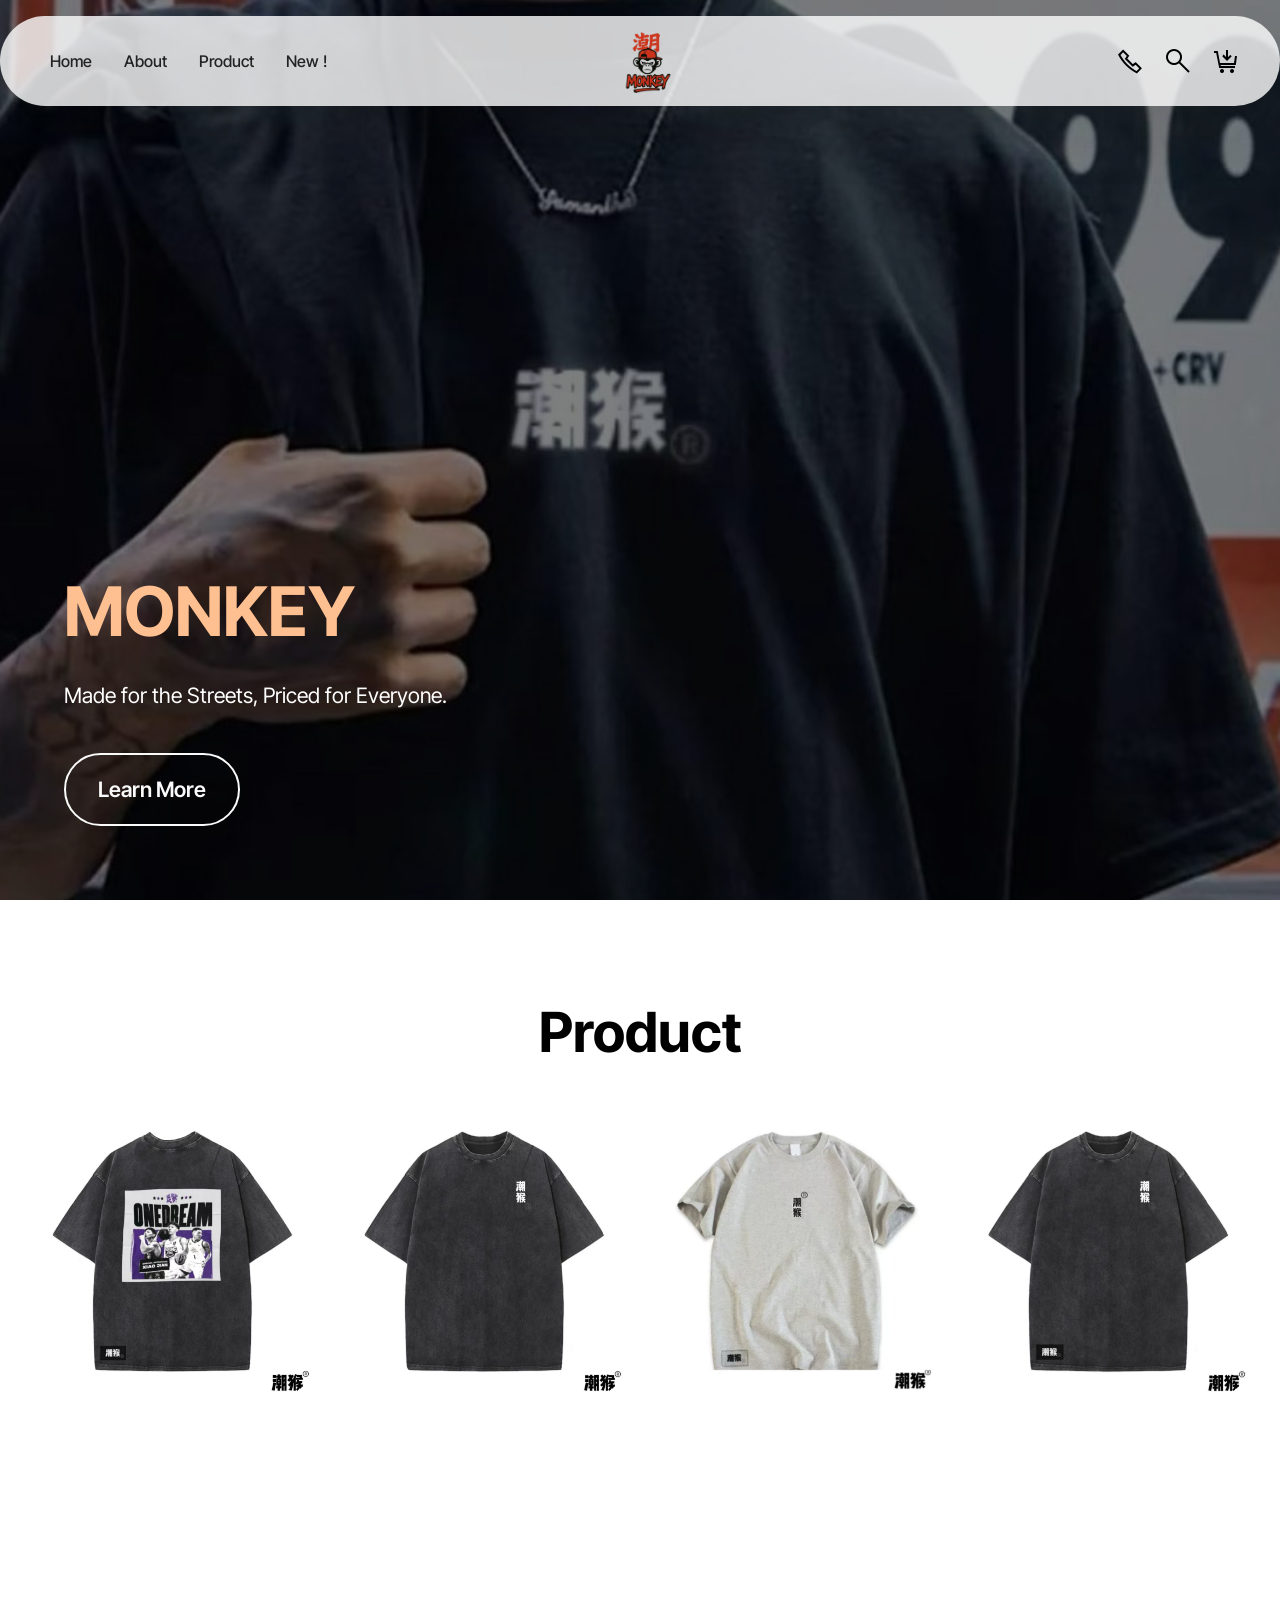
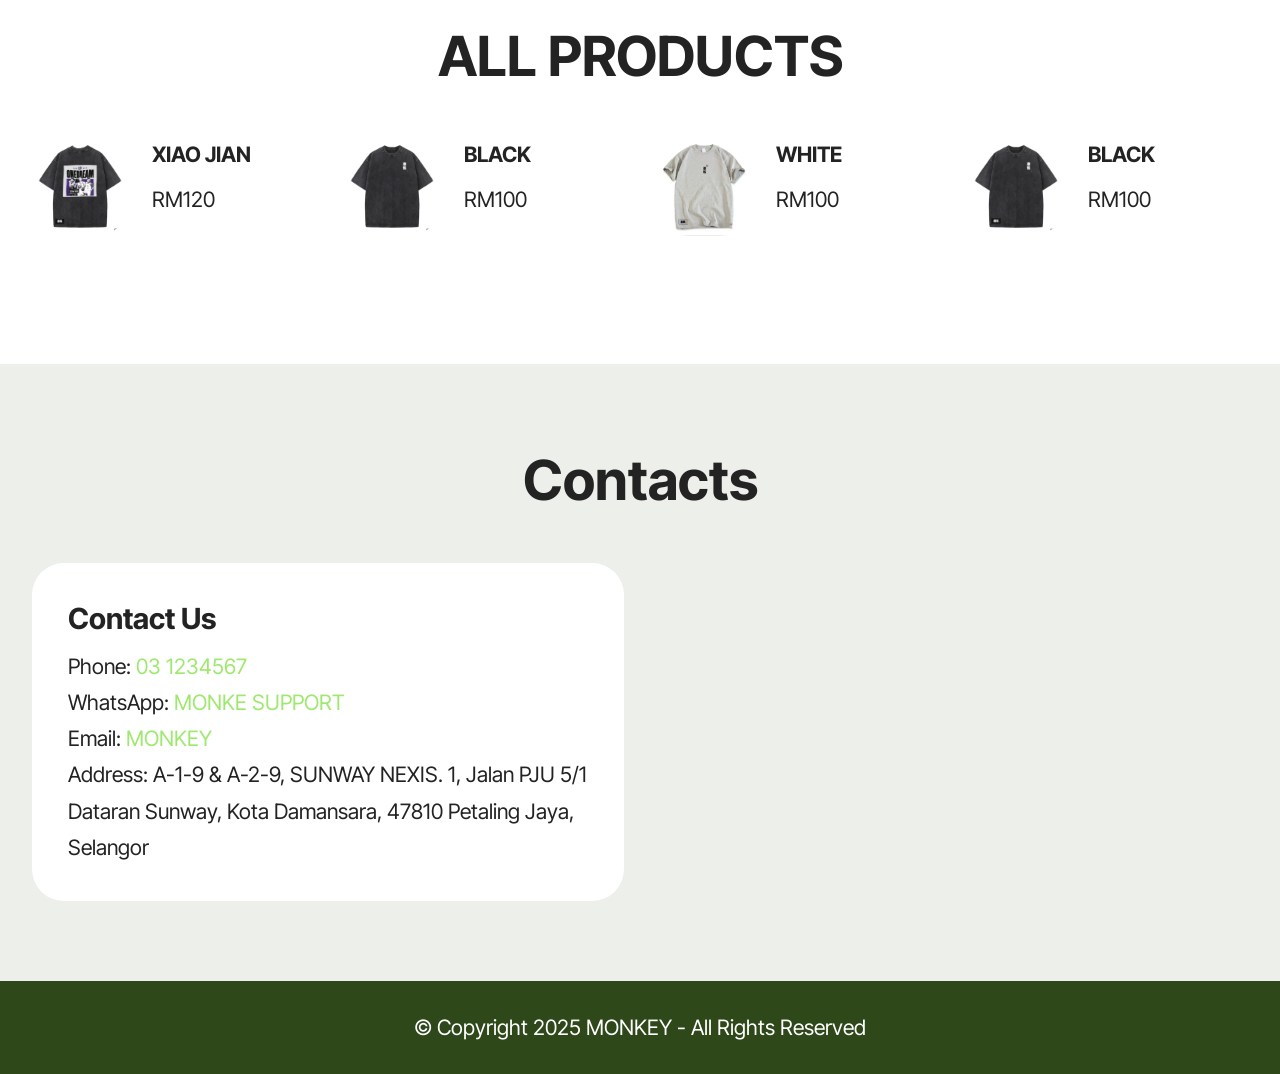
==== index.html @ a448735d "Update index.html" ====
<!DOCTYPE html>
<html  >
<head>
  <!-- Site made with Mobirise Website Builder v6.1.4, https://mobirise.com -->
  <meta charset="UTF-8">
  <meta http-equiv="X-UA-Compatible" content="IE=edge">
  <meta name="generator" content="Mobirise v6.1.4, mobirise.com">
  <meta name="viewport" content="width=device-width, initial-scale=1, minimum-scale=1">
  <link rel="shortcut icon" href="assets/images/monkey.jpg" type="image/x-icon">
  <meta name="description" content="">
  
  
  <title>Home</title>
  <link rel="stylesheet" href="assets/web/assets/mobirise-icons2/mobirise2.css">
  <link rel="stylesheet" href="assets/bootstrap/css/bootstrap.min.css">
  <link rel="stylesheet" href="assets/parallax/jarallax.css">
  <link rel="stylesheet" href="assets/dropdown/css/style.css">
  <link rel="stylesheet" href="assets/theme/css/style.css">
  <link rel="preload" href="https://fonts.googleapis.com/css?family=Inter+Tight:100,200,300,400,500,600,700,800,900,100i,200i,300i,400i,500i,600i,700i,800i,900i&display=swap" as="style" onload="this.onload=null;this.rel='stylesheet'">
  <noscript><link rel="stylesheet" href="https://fonts.googleapis.com/css?family=Inter+Tight:100,200,300,400,500,600,700,800,900,100i,200i,300i,400i,500i,600i,700i,800i,900i&display=swap"></noscript>
  <link rel="preload" as="style" href="assets/mobirise/css/mbr-additional.css?v=73nx3S"><link rel="stylesheet" href="assets/mobirise/css/mbr-additional.css?v=73nx3S" type="text/css">

  
  
  
</head>
<body>
  
  <section data-bs-version="5.1" class="menu menu3 cid-uYOqZHu98b" once="menu" id="menu03-2">
	

	<nav class="navbar navbar-dropdown navbar-fixed-top navbar-expand-lg">
		<div class="container">
			<div class="navbar-brand">
				<span class="navbar-logo">
					<a href="index.html">
						<img src="assets/images/monkey-remove.png" alt="Mobirise Website Builder" style="height: 4rem;">
					</a>
				</span>
				
			</div>
			<button class="navbar-toggler" type="button" data-toggle="collapse" data-bs-toggle="collapse" data-target="#navbarSupportedContent" data-bs-target="#navbarSupportedContent" aria-controls="navbarNavAltMarkup" aria-expanded="false" aria-label="Toggle navigation">
				<div class="hamburger">
					<span></span>
					<span></span>
					<span></span>
					<span></span>
				</div>
			</button>
			<div class="collapse navbar-collapse" id="navbarSupportedContent">
				<ul class="navbar-nav nav-dropdown nav-right" data-app-modern-menu="true"><li class="nav-item">
						<a class="nav-link link text-black text-primary display-4" href="index.html">Home</a>
					</li><li class="nav-item"><a class="nav-link link text-black text-primary display-4" href="page1.html">About</a></li>
					<li class="nav-item">
						<a class="nav-link link text-black show text-primary display-4" href="page2.html" aria-expanded="false">Product</a>
					</li>
					<li class="nav-item">
						<a class="nav-link link text-black text-primary display-4" href="page3.html">New !</a>
					</li></ul>
				<div class="icons-menu">
					<a class="iconfont-wrapper" href="https://wa.me/601133230899?text=Hi here is MONKEY support ">
						<span class="p-2 mbr-iconfont mobi-mbri-phone mobi-mbri"></span>
					</a>
					<a class="iconfont-wrapper" href="https://mobiri.se">
						<span class="p-2 mbr-iconfont mobi-mbri-search mobi-mbri"></span>
					</a>
					<a class="iconfont-wrapper" href="https://mobiri.se">
						<span class="p-2 mbr-iconfont mobi-mbri-cart-add mobi-mbri"></span>
					</a>
					
				</div>
				
			</div>
		</div>
	</nav>
</section>

<section data-bs-version="5.1" class="header18 cid-uYOrZEaJJg mbr-fullscreen mbr-parallax-background" id="header18-4">
  

  <div class="mbr-overlay" style="opacity: 0.5; background-color: rgb(0, 0, 0);"></div>
  <div class="container-fluid">
    <div class="row">
      <div class="content-wrap col-12 col-md-12">
        <h1 class="mbr-section-title mbr-fonts-style mbr-white mb-4 display-1">
          <strong><br>MONKEY</strong></h1>
        
        <p class="mbr-fonts-style mbr-text mbr-white mb-4 display-7">Made for the Streets, Priced for Everyone.</p>
        <div class="mbr-section-btn"><a class="btn btn-white-outline display-7" href="page4.html">Learn More</a></div>
      </div>
    </div>
  </div>
</section>

<section data-bs-version="5.1" class="gallery3 cid-uYOrWitxWd" id="gallery03-3">
    
    
    <div class="container-fluid">
      <div class="row justify-content-center">
        <div class="col-12 content-head">
          <div class="mbr-section-head mb-5">
            <h4 class="mbr-section-title mbr-fonts-style align-center mb-0 display-2"><strong>Product</strong></h4>
            
          </div>
        </div>
      </div>
      <div class="row">
        <div class="item features-image col-12 col-md-6 col-lg-3">
          <div class="item-wrapper">
            <div class="item-img">
              <img src="assets/images/2.jpg" alt="Mobirise Website Builder" title="" data-slide-to="0" data-bs-slide-to="0">
            </div>
            
          </div>
        </div>
        <div class="item features-image col-12 col-md-6 col-lg-3">
          <div class="item-wrapper">
            <div class="item-img">
              <img src="assets/images/3.jpg" alt="Mobirise Website Builder" title="" data-slide-to="1" data-bs-slide-to="1">
            </div>
            
          </div>
        </div>
        <div class="item features-image col-12 col-md-6 col-lg-3">
          <div class="item-wrapper">
            <div class="item-img">
              <img src="assets/images/kdb4ensoncysuma.edu.my-1.png" alt="Mobirise Website Builder" title="" data-slide-to="2" data-bs-slide-to="2">
            </div>
            
          </div>
        </div>
        <div class="item features-image col-12 col-md-6 col-lg-3">
          <div class="item-wrapper">
            <div class="item-img">
              <img src="assets/images/5.jpg" alt="Mobirise Website Builder" title="" data-slide-to="3" data-bs-slide-to="3">
            </div>
            
          </div>
        </div>
      </div>
    </div>
  </section>

<section data-bs-version="5.1" class="features15 cid-uYOBnULIUD" id="features015-5">
	

	
	
	<div class="container">
		<div class="row justify-content-center">
			<div class="col-12 content-head">
				<div class="mbr-section-head mb-5">
					<h4 class="mbr-section-title mbr-fonts-style align-center mb-0 display-2"><strong>ALL PRODUCTS</strong></h4>
					
				</div>
			</div>
		</div>
		<div class="row">
			<div class="item features-without-image col-12 col-lg-3 active">
				<div class="item-wrapper">
					<div class="img-wrapper">
						<img src="assets/images/2.jpg" alt="Mobirise Website Builder">
					</div>
					<div class="card-box">
						<h4 class="card-title mbr-fonts-style mb-0 display-7"><strong>XIAO JIAN&nbsp;</strong></h4>
						<h5 class="card-text mbr-fonts-style mt-3 display-7">
							<div>RM120</div>
						</h5>
					</div>
				</div>
			</div>
			<div class="item features-without-image col-12 col-lg-3">
				<div class="item-wrapper">
					<div class="img-wrapper">
						<img src="assets/images/3.jpg" alt="Mobirise Website Builder" data-slide-to="1" data-bs-slide-to="1">
					</div>
					<div class="card-box">
						<h4 class="card-title mbr-fonts-style mb-0 display-7"><strong>BLACK&nbsp;</strong></h4>
						<h5 class="card-text mbr-fonts-style mt-3 display-7">RM100</h5>
					</div>
				</div>
			</div>
			<div class="item features-without-image col-12 col-lg-3">
				<div class="item-wrapper">
					<div class="img-wrapper">
						<img src="assets/images/4.jpg" alt="Mobirise Website Builder" data-bs-slide-to="2" data-slide-to="2">
					</div>
					<div class="card-box">
						<h4 class="card-title mbr-fonts-style mb-0 display-7"><strong>WHITE</strong></h4>
						<h5 class="card-text mbr-fonts-style mt-3 display-7">RM100</h5>
					</div>
				</div>
			</div>
			<div class="item features-without-image col-12 col-lg-3">
				<div class="item-wrapper">
					<div class="img-wrapper">
						<img src="assets/images/5.jpg" alt="Mobirise Website Builder" data-slide-to="3" data-bs-slide-to="3">
					</div>
					<div class="card-box">
						<h4 class="card-title mbr-fonts-style mb-0 display-7"><strong>BLACK</strong></h4>
						<h5 class="card-text mbr-fonts-style mt-3 display-7">RM100</h5>
					</div>
				</div>
			</div>
			
			

			
			
			
		</div>
	</div>
</section>

<section data-bs-version="5.1" class="contacts02 map1 cid-uYP7sYCPTZ" id="contacts02-7">

    

    
    <div class="container">
        <div class="row justify-content-center">
            <div class="col-12 content-head">
                <div class="mbr-section-head mb-5">
                    <h3 class="mbr-section-title mbr-fonts-style align-center mb-0 display-2">
                        <strong>Contacts</strong>
                    </h3>
                    
                </div>
            </div>
        </div>
        <div class="row justify-content-center">
            <div class="card col-12 col-md-12 col-lg-6">
                <div class="card-wrapper">
                    <div class="text-wrapper">
                        <h5 class="cardTitle mbr-fonts-style mb-2 display-5">
                            <strong>Contact Us</strong>
                        </h5>
                        <ul class="list mbr-fonts-style display-7">
                            <li class="mbr-text item-wrap">Phone: <a href="tel:+12345678910" class="text-primary">03 1234567</a></li>
                            <li class="mbr-text item-wrap">WhatsApp: <a href="tel:+601133230899" class="text-primary">MONKE SUPPORT</a></li><a href="tel:+601133230899" class="text-primary">
                            </a><li class="mbr-text item-wrap">Email: <a href="mailto:ensonchanyu55@gmail.com" class="text-primary">MONKEY</a></li>
                            <li class="mbr-text item-wrap">Address: A-1-9 &amp; A-2-9, SUNWAY NEXIS. 1, Jalan PJU 5/1 Dataran Sunway, Kota Damansara, 47810 Petaling Jaya, Selangor</li>
                        </ul>
                    </div>
                </div>
            </div>
            <div class="map-wrapper col-md-12 col-lg-6">
                <div class="google-map"><iframe frameborder="0" style="border:0" src="https://www.google.com/maps/embed?pb=!1m18!1m12!1m3!1d3983.785354420887!2d101.59259997501863!3d3.1512382968241766!2m3!1f0!2f0!3f0!3m2!1i1024!2i768!4f13.1!3m3!1m2!1s0x31cc4f7727e9ea15%3A0xdf9531a3554d5817!2zU1VNQSBDb2xsZWdlIHwgU2Nob29sIG9mIERpZ2l0YWwgTWFya2V0aW5nIOaVsOeggeiQpemUgOWtpumZoiAoQ2FtcHVzKQ!5e0!3m2!1sen!2smy!4v1759732705429!5m2!1sen!2smy" allowfullscreen=""></iframe></div>
            </div>
        </div>
    </div>
</section>

<section data-bs-version="5.1" class="footer4 cid-uZ033DI4RM" once="footers" id="footer04-j">

    

    

    <div class="container">
        <div class="media-container-row align-center mbr-white">
            <div class="col-12">
                <p class="mbr-text mb-0 mbr-fonts-style display-7">
                    © Copyright 2025 MONKEY - All Rights Reserved
                </p>
            </div>
        </div>
    </div>
</section>
  
  
</body>
</html>
---- assets/web/assets/mobirise-icons2/mobirise2.css ----
@font-face {
  font-family: 'Moririse2';
  font-display: swap;
  src:  url('mobirise2.eot?f2bix4');
  src:  url('mobirise2.eot?f2bix4#iefix') format('embedded-opentype'),
    url('mobirise2.ttf?f2bix4') format('truetype'),
    url('mobirise2.woff?f2bix4') format('woff'),
    url('mobirise2.svg?f2bix4#mobirise2') format('svg');
  font-weight: normal;
  font-style: normal;
}

[class^="mobi-"], [class*=" mobi-"] {
  /* use !important to prevent issues with browser extensions that change fonts */
  font-family: 'Moririse2' !important;
  speak: none;
  font-style: normal;
  font-weight: normal;
  font-variant: normal;
  text-transform: none;
  line-height: 1;

  /* Better Font Rendering =========== */
  -webkit-font-smoothing: antialiased;
  -moz-osx-font-smoothing: grayscale;
}

.mobi-mbri-add-submenu:before {
  content: "\e900";
}
.mobi-mbri-alert:before {
  content: "\e901";
}
.mobi-mbri-align-center:before {
  content: "\e902";
}
.mobi-mbri-align-justify:before {
  content: "\e903";
}
.mobi-mbri-align-left:before {
  content: "\e904";
}
.mobi-mbri-align-right:before {
  content: "\e905";
}
.mobi-mbri-android:before {
  content: "\e906";
}
.mobi-mbri-apple:before {
  content: "\e907";
}
.mobi-mbri-arrow-down:before {
  content: "\e908";
}
.mobi-mbri-arrow-next:before {
  content: "\e909";
}
.mobi-mbri-arrow-prev:before {
  content: "\e90a";
}
.mobi-mbri-arrow-up:before {
  content: "\e90b";
}
.mobi-mbri-bold:before {
  content: "\e90c";
}
.mobi-mbri-bookmark:before {
  content: "\e90d";
}
.mobi-mbri-bootstrap:before {
  content: "\e90e";
}
.mobi-mbri-briefcase:before {
  content: "\e90f";
}
.mobi-mbri-browse:before {
  content: "\e910";
}
.mobi-mbri-bulleted-list:before {
  content: "\e911";
}
.mobi-mbri-calendar:before {
  content: "\e912";
}
.mobi-mbri-camera:before {
  content: "\e913";
}
.mobi-mbri-cart-add:before {
  content: "\e914";
}
.mobi-mbri-cart-full:before {
  content: "\e915";
}
.mobi-mbri-cash:before {
  content: "\e916";
}
.mobi-mbri-change-style:before {
  content: "\e917";
}
.mobi-mbri-chat:before {
  content: "\e918";
}
.mobi-mbri-clock:before {
  content: "\e919";
}
.mobi-mbri-close:before {
  content: "\e91a";
}
.mobi-mbri-cloud:before {
  content: "\e91b";
}
.mobi-mbri-code:before {
  content: "\e91c";
}
.mobi-mbri-contact-form:before {
  content: "\e91d";
}
.mobi-mbri-credit-card:before {
  content: "\e91e";
}
.mobi-mbri-cursor-click:before {
  content: "\e91f";
}
.mobi-mbri-cust-feedback:before {
  content: "\e920";
}
.mobi-mbri-database:before {
  content: "\e921";
}
.mobi-mbri-delivery:before {
  content: "\e922";
}
.mobi-mbri-desktop:before {
  content: "\e923";
}
.mobi-mbri-devices:before {
  content: "\e924";
}
.mobi-mbri-down:before {
  content: "\e925";
}
.mobi-mbri-download-2:before {
  content: "\e926";
}
.mobi-mbri-download:before {
  content: "\e927";
}
.mobi-mbri-drag-n-drop-2:before {
  content: "\e928";
}
.mobi-mbri-drag-n-drop:before {
  content: "\e929";
}
.mobi-mbri-edit-2:before {
  content: "\e92a";
}
.mobi-mbri-edit:before {
  content: "\e92b";
}
.mobi-mbri-error:before {
  content: "\e92c";
}
.mobi-mbri-extension:before {
  content: "\e92d";
}
.mobi-mbri-features:before {
  content: "\e92e";
}
.mobi-mbri-file:before {
  content: "\e92f";
}
.mobi-mbri-flag:before {
  content: "\e930";
}
.mobi-mbri-folder:before {
  content: "\e931";
}
.mobi-mbri-gift:before {
  content: "\e932";
}
.mobi-mbri-github:before {
  content: "\e933";
}
.mobi-mbri-globe-2:before {
  content: "\e934";
}
.mobi-mbri-globe:before {
  content: "\e935";
}
.mobi-mbri-growing-chart:before {
  content: "\e936";
}
.mobi-mbri-hearth:before {
  content: "\e937";
}
.mobi-mbri-help:before {
  content: "\e938";
}
.mobi-mbri-home:before {
  content: "\e939";
}
.mobi-mbri-hot-cup:before {
  content: "\e93a";
}
.mobi-mbri-idea:before {
  content: "\e93b";
}
.mobi-mbri-image-gallery:before {
  content: "\e93c";
}
.mobi-mbri-image-slider:before {
  content: "\e93d";
}
.mobi-mbri-info:before {
  content: "\e93e";
}
.mobi-mbri-italic:before {
  content: "\e93f";
}
.mobi-mbri-key:before {
  content: "\e940";
}
.mobi-mbri-laptop:before {
  content: "\e941";
}
.mobi-mbri-layers:before {
  content: "\e942";
}
.mobi-mbri-left-right:before {
  content: "\e943";
}
.mobi-mbri-left:before {
  content: "\e944";
}
.mobi-mbri-letter:before {
  content: "\e945";
}
.mobi-mbri-like:before {
  content: "\e946";
}
.mobi-mbri-link:before {
  content: "\e947";
}
.mobi-mbri-lock:before {
  content: "\e948";
}
.mobi-mbri-login:before {
  content: "\e949";
}
.mobi-mbri-logout:before {
  content: "\e94a";
}
.mobi-mbri-magic-stick:before {
  content: "\e94b";
}
.mobi-mbri-map-pin:before {
  content: "\e94c";
}
.mobi-mbri-menu:before {
  content: "\e94d";
}
.mobi-mbri-mobile-2:before {
  content: "\e94e";
}
.mobi-mbri-mobile-horizontal:before {
  content: "\e94f";
}
.mobi-mbri-mobile:before {
  content: "\e950";
}
.mobi-mbri-mobirise:before {
  content: "\e951";
}
.mobi-mbri-more-horizontal:before {
  content: "\e952";
}
.mobi-mbri-more-vertical:before {
  content: "\e953";
}
.mobi-mbri-music:before {
  content: "\e954";
}
.mobi-mbri-new-file:before {
  content: "\e955";
}
.mobi-mbri-numbered-list:before {
  content: "\e956";
}
.mobi-mbri-opened-folder:before {
  content: "\e957";
}
.mobi-mbri-pages:before {
  content: "\e958";
}
.mobi-mbri-paper-plane:before {
  content: "\e959";
}
.mobi-mbri-paperclip:before {
  content: "\e95a";
}
.mobi-mbri-phone:before {
  content: "\e95b";
}
.mobi-mbri-photo:before {
  content: "\e95c";
}
.mobi-mbri-photos:before {
  content: "\e95d";
}
.mobi-mbri-pin:before {
  content: "\e95e";
}
.mobi-mbri-play:before {
  content: "\e95f";
}
.mobi-mbri-plus:before {
  content: "\e960";
}
.mobi-mbri-preview:before {
  content: "\e961";
}
.mobi-mbri-print:before {
  content: "\e962";
}
.mobi-mbri-protect:before {
  content: "\e963";
}
.mobi-mbri-question:before {
  content: "\e964";
}
.mobi-mbri-quote-left:before {
  content: "\e965";
}
.mobi-mbri-quote-right:before {
  content: "\e966";
}
.mobi-mbri-redo:before {
  content: "\e967";
}
.mobi-mbri-refresh:before {
  content: "\e968";
}
.mobi-mbri-responsive-2:before {
  content: "\e969";
}
.mobi-mbri-responsive:before {
  content: "\e96a";
}
.mobi-mbri-right:before {
  content: "\e96b";
}
.mobi-mbri-rocket:before {
  content: "\e96c";
}
.mobi-mbri-sad-face:before {
  content: "\e96d";
}
.mobi-mbri-sale:before {
  content: "\e96e";
}
.mobi-mbri-save:before {
  content: "\e96f";
}
.mobi-mbri-search:before {
  content: "\e970";
}
.mobi-mbri-setting-2:before {
  content: "\e971";
}
.mobi-mbri-setting-3:before {
  content: "\e972";
}
.mobi-mbri-setting:before {
  content: "\e973";
}
.mobi-mbri-share:before {
  content: "\e974";
}
.mobi-mbri-shopping-bag:before {
  content: "\e975";
}
.mobi-mbri-shopping-basket:before {
  content: "\e976";
}
.mobi-mbri-shopping-cart:before {
  content: "\e977";
}
.mobi-mbri-sites:before {
  content: "\e978";
}
.mobi-mbri-smile-face:before {
  content: "\e979";
}
.mobi-mbri-speed:before {
  content: "\e97a";
}
.mobi-mbri-star:before {
  content: "\e97b";
}
.mobi-mbri-success:before {
  content: "\e97c";
}
.mobi-mbri-sun:before {
  content: "\e97d";
}
.mobi-mbri-sun2:before {
  content: "\e97e";
}
.mobi-mbri-tablet-vertical:before {
  content: "\e97f";
}
.mobi-mbri-tablet:before {
  content: "\e980";
}
.mobi-mbri-target:before {
  content: "\e981";
}
.mobi-mbri-timer:before {
  content: "\e982";
}
.mobi-mbri-to-ftp:before {
  content: "\e983";
}
.mobi-mbri-to-local-drive:before {
  content: "\e984";
}
.mobi-mbri-touch-swipe:before {
  content: "\e985";
}
.mobi-mbri-touch:before {
  content: "\e986";
}
.mobi-mbri-trash:before {
  content: "\e987";
}
.mobi-mbri-underline:before {
  content: "\e988";
}
.mobi-mbri-undo:before {
  content: "\e989";
}
.mobi-mbri-unlink:before {
  content: "\e98a";
}
.mobi-mbri-unlock:before {
  content: "\e98b";
}
.mobi-mbri-up-down:before {
  content: "\e98c";
}
.mobi-mbri-up:before {
  content: "\e98d";
}
.mobi-mbri-update:before {
  content: "\e98e";
}
.mobi-mbri-upload-2:before {
  content: "\e98f";
}
.mobi-mbri-upload:before {
  content: "\e990";
}
.mobi-mbri-user-2:before {
  content: "\e991";
}
.mobi-mbri-user:before {
  content: "\e992";
}
.mobi-mbri-users:before {
  content: "\e993";
}
.mobi-mbri-video-play:before {
  content: "\e994";
}
.mobi-mbri-video:before {
  content: "\e995";
}
.mobi-mbri-watch:before {
  content: "\e996";
}
.mobi-mbri-website-theme-2:before {
  content: "\e997";
}
.mobi-mbri-website-theme:before {
  content: "\e998";
}
.mobi-mbri-wifi:before {
  content: "\e999";
}
.mobi-mbri-windows:before {
  content: "\e99a";
}
.mobi-mbri-zoom-in:before {
  content: "\e99b";
}
.mobi-mbri-zoom-out:before {
  content: "\e99c";
}
---- assets/parallax/jarallax.css ----
.jarallax {
    position: relative;
    z-index: 0;
}
.jarallax > .jarallax-img {
    position: absolute;
    object-fit: cover;
    /* support for plugin https://github.com/bfred-it/object-fit-images */
    font-family: 'object-fit: cover;';
    top: 0;
    left: 0;
    width: 100%;
    height: 100%;
    z-index: -1;
}
---- assets/dropdown/css/style.css ----
.navbar-dropdown {
  left: 0;
  padding: 0;
  position: absolute;
  right: 0;
  top: 0;
  transition: all 0.45s ease;
  z-index: 1030;
  background: #282828; }
  .navbar-dropdown .navbar-logo {
    margin-right: 0.8rem;
    transition: margin 0.3s ease-in-out;
    vertical-align: middle; }
    .navbar-dropdown .navbar-logo img {
      height: 3.125rem;
      transition: all 0.3s ease-in-out; }
    .navbar-dropdown .navbar-logo.mbr-iconfont {
      font-size: 3.125rem;
      line-height: 3.125rem; }
  .navbar-dropdown .navbar-caption {
    font-weight: 700;
    white-space: normal;
    vertical-align: -4px;
    line-height: 3.125rem !important; }
    .navbar-dropdown .navbar-caption, .navbar-dropdown .navbar-caption:hover {
      color: inherit;
      text-decoration: none; }
  .navbar-dropdown .mbr-iconfont + .navbar-caption {
    vertical-align: -1px; }
  .navbar-dropdown.navbar-fixed-top {
    position: fixed; }
  .navbar-dropdown .navbar-brand span {
    vertical-align: -4px; }
  .navbar-dropdown.bg-color.transparent {
    background: none; }
  .navbar-dropdown.navbar-short .navbar-brand {
    padding: 0.625rem 0; }
    .navbar-dropdown.navbar-short .navbar-brand span {
      vertical-align: -1px; }
  .navbar-dropdown.navbar-short .navbar-caption {
    line-height: 2.375rem !important;
    vertical-align: -2px; }
  .navbar-dropdown.navbar-short .navbar-logo {
    margin-right: 0.5rem; }
    .navbar-dropdown.navbar-short .navbar-logo img {
      height: 2.375rem; }
    .navbar-dropdown.navbar-short .navbar-logo.mbr-iconfont {
      font-size: 2.375rem;
      line-height: 2.375rem; }
  .navbar-dropdown.navbar-short .mbr-table-cell {
    height: 3.625rem; }
  .navbar-dropdown .navbar-close {
    left: 0.6875rem;
    position: fixed;
    top: 0.75rem;
    z-index: 1000; }
  .navbar-dropdown .hamburger-icon {
    content: "";
    display: inline-block;
    vertical-align: middle;
    width: 16px;
    -webkit-box-shadow: 0 -6px 0 1px #282828,0 0 0 1px #282828,0 6px 0 1px #282828;
    -moz-box-shadow: 0 -6px 0 1px #282828,0 0 0 1px #282828,0 6px 0 1px #282828;
    box-shadow: 0 -6px 0 1px #282828,0 0 0 1px #282828,0 6px 0 1px #282828; }

.dropdown-menu .dropdown-toggle[data-toggle="dropdown-submenu"]::after {
  border-bottom: 0.35em solid transparent;
  border-left: 0.35em solid;
  border-right: 0;
  border-top: 0.35em solid transparent;
  margin-left: 0.3rem; }

.dropdown-menu .dropdown-item:focus {
  outline: 0; }

.nav-dropdown {
  font-size: 0.75rem;
  font-weight: 500;
  height: auto !important; }
  .nav-dropdown .nav-btn {
    padding-left: 1rem; }
  .nav-dropdown .link {
    margin: .667em 1.667em;
    font-weight: 500;
    padding: 0;
    transition: color .2s ease-in-out; }
    .nav-dropdown .link.dropdown-toggle {
      margin-right: 2.583em; }
      .nav-dropdown .link.dropdown-toggle::after {
        margin-left: .25rem;
        border-top: 0.35em solid;
        border-right: 0.35em solid transparent;
        border-left: 0.35em solid transparent;
        border-bottom: 0; }
      .nav-dropdown .link.dropdown-toggle[aria-expanded="true"] {
        margin: 0;
        padding: 0.667em 3.263em  0.667em 1.667em; }
  .nav-dropdown .link::after,
  .nav-dropdown .dropdown-item::after {
    color: inherit; }
  .nav-dropdown .btn {
    font-size: 0.75rem;
    font-weight: 700;
    letter-spacing: 0;
    margin-bottom: 0;
    padding-left: 1.25rem;
    padding-right: 1.25rem; }
  .nav-dropdown .dropdown-menu {
    border-radius: 0;
    border: 0;
    left: 0;
    margin: 0;
    padding-bottom: 1.25rem;
    padding-top: 1.25rem;
    position: relative; }
  .nav-dropdown .dropdown-submenu {
    margin-left: 0.125rem;
    top: 0; }
  .nav-dropdown .dropdown-item {
    font-weight: 500;
    line-height: 2;
    padding: 0.3846em 4.615em 0.3846em 1.5385em;
    position: relative;
    transition: color .2s ease-in-out, background-color .2s ease-in-out; }
    .nav-dropdown .dropdown-item::after {
      margin-top: -0.3077em;
      position: absolute;
      right: 1.1538em;
      top: 50%; }
    .nav-dropdown .dropdown-item:focus, .nav-dropdown .dropdown-item:hover {
      background: none; }

@media (max-width: 767px) {
  .nav-dropdown.navbar-toggleable-sm {
    bottom: 0;
    display: none;
    left: 0;
    overflow-x: hidden;
    position: fixed;
    top: 0;
    transform: translateX(-100%);
    -ms-transform: translateX(-100%);
    -webkit-transform: translateX(-100%);
    width: 18.75rem;
    z-index: 999; } }
.nav-dropdown.navbar-toggleable-xl {
  bottom: 0;
  display: none;
  left: 0;
  overflow-x: hidden;
  position: fixed;
  top: 0;
  transform: translateX(-100%);
  -ms-transform: translateX(-100%);
  -webkit-transform: translateX(-100%);
  width: 18.75rem;
  z-index: 999; }

.nav-dropdown-sm {
  display: block !important;
  overflow-x: hidden;
  overflow: auto;
  padding-top: 3.875rem; }
  .nav-dropdown-sm::after {
    content: "";
    display: block;
    height: 3rem;
    width: 100%; }
  .nav-dropdown-sm.collapse.in ~ .navbar-close {
    display: block !important; }
  .nav-dropdown-sm.collapsing, .nav-dropdown-sm.collapse.in {
    transform: translateX(0);
    -ms-transform: translateX(0);
    -webkit-transform: translateX(0);
    transition: all 0.25s ease-out;
    -webkit-transition: all 0.25s ease-out;
    background: #282828; }
  .nav-dropdown-sm.collapsing[aria-expanded="false"] {
    transform: translateX(-100%);
    -ms-transform: translateX(-100%);
    -webkit-transform: translateX(-100%); }
  .nav-dropdown-sm .nav-item {
    display: block;
    margin-left: 0 !important;
    padding-left: 0; }
  .nav-dropdown-sm .link,
  .nav-dropdown-sm .dropdown-item {
    border-top: 1px dotted rgba(255, 255, 255, 0.1);
    font-size: 0.8125rem;
    line-height: 1.6;
    margin: 0 !important;
    padding: 0.875rem 2.4rem 0.875rem 1.5625rem !important;
    position: relative;
    white-space: normal; }
    .nav-dropdown-sm .link:focus, .nav-dropdown-sm .link:hover,
    .nav-dropdown-sm .dropdown-item:focus,
    .nav-dropdown-sm .dropdown-item:hover {
      background: rgba(0, 0, 0, 0.2) !important;
      color: #c0a375; }
  .nav-dropdown-sm .nav-btn {
    position: relative;
    padding: 1.5625rem 1.5625rem 0 1.5625rem; }
    .nav-dropdown-sm .nav-btn::before {
      border-top: 1px dotted rgba(255, 255, 255, 0.1);
      content: "";
      left: 0;
      position: absolute;
      top: 0;
      width: 100%; }
    .nav-dropdown-sm .nav-btn + .nav-btn {
      padding-top: 0.625rem; }
      .nav-dropdown-sm .nav-btn + .nav-btn::before {
        display: none; }
  .nav-dropdown-sm .btn {
    padding: 0.625rem 0; }
  .nav-dropdown-sm .dropdown-toggle[data-toggle="dropdown-submenu"]::after {
    margin-left: .25rem;
    border-top: 0.35em solid;
    border-right: 0.35em solid transparent;
    border-left: 0.35em solid transparent;
    border-bottom: 0; }
  .nav-dropdown-sm .dropdown-toggle[data-toggle="dropdown-submenu"][aria-expanded="true"]::after {
    border-top: 0;
    border-right: 0.35em solid transparent;
    border-left: 0.35em solid transparent;
    border-bottom: 0.35em solid; }
  .nav-dropdown-sm .dropdown-menu {
    margin: 0;
    padding: 0;
    position: relative;
    top: 0;
    left: 0;
    width: 100%;
    border: 0;
    float: none;
    border-radius: 0;
    background: none; }
  .nav-dropdown-sm .dropdown-submenu {
    left: 100%;
    margin-left: 0.125rem;
    margin-top: -1.25rem;
    top: 0; }

.navbar-toggleable-sm .nav-dropdown .dropdown-menu {
  position: absolute; }

.navbar-toggleable-sm .nav-dropdown .dropdown-submenu {
  left: 100%;
  margin-left: 0.125rem;
  margin-top: -1.25rem;
  top: 0; }

.navbar-toggleable-sm.opened .nav-dropdown .dropdown-menu {
  position: relative; }

.navbar-toggleable-sm.opened .nav-dropdown .dropdown-submenu {
  left: 0;
  margin-left: 00rem;
  margin-top: 0rem;
  top: 0; }

.is-builder .nav-dropdown.collapsing {
  transition: none !important; }
---- assets/theme/css/style.css ----
@charset "UTF-8";
section {
  background-color: #ffffff;
}

body {
  font-style: normal;
  line-height: 1.5;
  font-weight: 400;
  color: #232323;
  position: relative;
}

button {
  background-color: transparent;
  border-color: transparent;
}

.embla__button,
.carousel-control {
  background-color: #edefea !important;
  opacity: 0.8 !important;
  color: #464845 !important;
  border-color: #edefea !important;
}

.carousel .close,
.modalWindow .close {
  background-color: #edefea !important;
  color: #464845 !important;
  border-color: #edefea !important;
  opacity: 0.8 !important;
}

.carousel .close:hover,
.modalWindow .close:hover {
  opacity: 1 !important;
}

.carousel-indicators li {
  background-color: #edefea !important;
  border: 2px solid #464845 !important;
}

.carousel-indicators li:hover,
.carousel-indicators li:active {
  opacity: 0.8 !important;
}

.embla__button:hover,
.carousel-control:hover {
  background-color: #edefea !important;
  opacity: 1 !important;
}

.modalWindow-video-container {
  height: 80%;
}

section,
.container,
.container-fluid {
  position: relative;
  word-wrap: break-word;
}

a.mbr-iconfont:hover {
  text-decoration: none;
}

.article .lead p,
.article .lead ul,
.article .lead ol,
.article .lead pre,
.article .lead blockquote {
  margin-bottom: 0;
}

a {
  font-style: normal;
  font-weight: 400;
  cursor: pointer;
}
a, a:hover {
  text-decoration: none;
}

.mbr-section-title {
  font-style: normal;
  line-height: 1.3;
}

.mbr-section-subtitle {
  line-height: 1.3;
}

.mbr-text {
  font-style: normal;
  line-height: 1.7;
}

h1,
h2,
h3,
h4,
h5,
h6,
.display-1,
.display-2,
.display-4,
.display-5,
.display-7,
span,
p,
a {
  line-height: 1;
  word-break: break-word;
  word-wrap: break-word;
  font-weight: 400;
}

b,
strong {
  font-weight: bold;
}

input:-webkit-autofill, input:-webkit-autofill:hover, input:-webkit-autofill:focus, input:-webkit-autofill:active {
  transition-delay: 9999s;
  -webkit-transition-property: background-color, color;
  transition-property: background-color, color;
}

textarea[type=hidden] {
  display: none;
}

section {
  background-position: 50% 50%;
  background-repeat: no-repeat;
  background-size: cover;
}
section .mbr-background-video,
section .mbr-background-video-preview {
  position: absolute;
  bottom: 0;
  left: 0;
  right: 0;
  top: 0;
}

.hidden {
  visibility: hidden;
}

.mbr-z-index20 {
  z-index: 20;
}

/*! Base colors */
.mbr-white {
  color: #ffffff;
}

.mbr-black {
  color: #111111;
}

.mbr-bg-white {
  background-color: #ffffff;
}

.mbr-bg-black {
  background-color: #000000;
}

/*! Text-aligns */
.align-left {
  text-align: left;
}

.align-center {
  text-align: center;
}

.align-right {
  text-align: right;
}

/*! Font-weight  */
.mbr-light {
  font-weight: 300;
}

.mbr-regular {
  font-weight: 400;
}

.mbr-semibold {
  font-weight: 500;
}

.mbr-bold {
  font-weight: 700;
}

/*! Media  */
.media-content {
  flex-basis: 100%;
}

.media-container-row {
  display: flex;
  flex-direction: row;
  flex-wrap: wrap;
  justify-content: center;
  align-content: center;
  align-items: start;
}
.media-container-row .media-size-item {
  width: 400px;
}

.media-container-column {
  display: flex;
  flex-direction: column;
  flex-wrap: wrap;
  justify-content: center;
  align-content: center;
  align-items: stretch;
}
.media-container-column > * {
  width: 100%;
}

@media (min-width: 992px) {
  .media-container-row {
    flex-wrap: nowrap;
  }
}
figure {
  margin-bottom: 0;
  overflow: hidden;
}

figure[mbr-media-size] {
  transition: width 0.1s;
}

img,
iframe {
  display: block;
  width: 100%;
}

.card {
  background-color: transparent;
  border: none;
}

.card-box {
  width: 100%;
}

.card-img {
  text-align: center;
  flex-shrink: 0;
  -webkit-flex-shrink: 0;
}

.media {
  max-width: 100%;
  margin: 0 auto;
}

.mbr-figure {
  align-self: center;
}

.media-container > div {
  max-width: 100%;
}

.mbr-figure img,
.card-img img {
  width: 100%;
}

@media (max-width: 991px) {
  .media-size-item {
    width: auto !important;
  }
  .media {
    width: auto;
  }
  .mbr-figure {
    width: 100% !important;
  }
}
/*! Buttons */
.mbr-section-btn {
  margin-left: -0.6rem;
  margin-right: -0.6rem;
  font-size: 0;
}

.btn {
  font-weight: 600;
  border-width: 1px;
  font-style: normal;
  margin: 0.6rem 0.6rem;
  white-space: normal;
  transition: all 0.2s ease-in-out;
  display: inline-flex;
  align-items: center;
  justify-content: center;
  word-break: break-word;
}

.btn-sm {
  font-weight: 600;
  letter-spacing: 0px;
  transition: all 0.3s ease-in-out;
}

.btn-md {
  font-weight: 600;
  letter-spacing: 0px;
  transition: all 0.3s ease-in-out;
}

.btn-lg {
  font-weight: 600;
  letter-spacing: 0px;
  transition: all 0.3s ease-in-out;
}

.btn-form {
  margin: 0;
}
.btn-form:hover {
  cursor: pointer;
}

nav .mbr-section-btn {
  margin-left: 0rem;
  margin-right: 0rem;
}

/*! Btn icon margin */
.btn .mbr-iconfont,
.btn.btn-sm .mbr-iconfont {
  order: 1;
  cursor: pointer;
  margin-left: 0.5rem;
  vertical-align: sub;
}

.btn.btn-md .mbr-iconfont,
.btn.btn-md .mbr-iconfont {
  margin-left: 0.8rem;
}

.mbr-regular {
  font-weight: 400;
}

.mbr-semibold {
  font-weight: 500;
}

.mbr-bold {
  font-weight: 700;
}

[type=submit] {
  -webkit-appearance: none;
}

/*! Full-screen */
.mbr-fullscreen .mbr-overlay {
  min-height: 100vh;
}

.mbr-fullscreen {
  display: flex;
  display: -moz-flex;
  display: -ms-flex;
  display: -o-flex;
  align-items: center;
  min-height: 100vh;
  padding-top: 3rem;
  padding-bottom: 3rem;
}

/*! Map */
.map {
  height: 25rem;
  position: relative;
}
.map iframe {
  width: 100%;
  height: 100%;
}

/*! Scroll to top arrow */
.mbr-arrow-up {
  bottom: 25px;
  right: 90px;
  position: fixed;
  text-align: right;
  z-index: 5000;
  color: #ffffff;
  font-size: 22px;
}

.mbr-arrow-up a {
  background: rgba(0, 0, 0, 0.2);
  border-radius: 50%;
  color: #fff;
  display: inline-block;
  height: 60px;
  width: 60px;
  border: 2px solid #fff;
  outline-style: none !important;
  position: relative;
  text-decoration: none;
  transition: all 0.3s ease-in-out;
  cursor: pointer;
  text-align: center;
}
.mbr-arrow-up a:hover {
  background-color: rgba(0, 0, 0, 0.4);
}
.mbr-arrow-up a i {
  line-height: 60px;
}

.mbr-arrow-up-icon {
  display: block;
  color: #fff;
}

.mbr-arrow-up-icon::before {
  content: "›";
  display: inline-block;
  font-family: serif;
  font-size: 22px;
  line-height: 1;
  font-style: normal;
  position: relative;
  top: 6px;
  left: -4px;
  transform: rotate(-90deg);
}

/*! Arrow Down */
.mbr-arrow {
  position: absolute;
  bottom: 45px;
  left: 50%;
  width: 60px;
  height: 60px;
  cursor: pointer;
  background-color: rgba(80, 80, 80, 0.5);
  border-radius: 50%;
  transform: translateX(-50%);
}
@media (max-width: 767px) {
  .mbr-arrow {
    display: none;
  }
}
.mbr-arrow > a {
  display: inline-block;
  text-decoration: none;
  outline-style: none;
  animation: arrowdown 1.7s ease-in-out infinite;
  color: #ffffff;
}
.mbr-arrow > a > i {
  position: absolute;
  top: -2px;
  left: 15px;
  font-size: 2rem;
}

#scrollToTop a i::before {
  content: "";
  position: absolute;
  display: block;
  border-bottom: 2.5px solid #fff;
  border-left: 2.5px solid #fff;
  width: 27.8%;
  height: 27.8%;
  left: 50%;
  top: 51%;
  transform: translateY(-30%) translateX(-50%) rotate(135deg);
}

@keyframes arrowdown {
  0% {
    transform: translateY(0px);
  }
  50% {
    transform: translateY(-5px);
  }
  100% {
    transform: translateY(0px);
  }
}
@media (max-width: 500px) {
  .mbr-arrow-up {
    left: 0;
    right: 0;
    text-align: center;
  }
}
/*Gradients animation*/
@keyframes gradient-animation {
  from {
    background-position: 0% 100%;
    animation-timing-function: ease-in-out;
  }
  to {
    background-position: 100% 0%;
    animation-timing-function: ease-in-out;
  }
}
.bg-gradient {
  background-size: 200% 200%;
  animation: gradient-animation 5s infinite alternate;
  -webkit-animation: gradient-animation 5s infinite alternate;
}

.menu .navbar-brand {
  display: -webkit-flex;
}
.menu .navbar-brand span {
  display: flex;
  display: -webkit-flex;
}
.menu .navbar-brand .navbar-caption-wrap {
  display: -webkit-flex;
}
.menu .navbar-brand .navbar-logo img {
  display: -webkit-flex;
  width: auto;
}
@media (min-width: 768px) and (max-width: 991px) {
  .menu .navbar-toggleable-sm .navbar-nav {
    display: -ms-flexbox;
  }
}
@media (max-width: 991px) {
  .menu .navbar-collapse {
    max-height: 93.5vh;
  }
  .menu .navbar-collapse.show {
    overflow: auto;
  }
}
@media (min-width: 992px) {
  .menu .navbar-nav.nav-dropdown {
    display: -webkit-flex;
  }
  .menu .navbar-toggleable-sm .navbar-collapse {
    display: -webkit-flex !important;
  }
  .menu .collapsed .navbar-collapse {
    max-height: 93.5vh;
  }
  .menu .collapsed .navbar-collapse.show {
    overflow: auto;
  }
}
@media (max-width: 767px) {
  .menu .navbar-collapse {
    max-height: 80vh;
  }
}

.nav-link .mbr-iconfont {
  margin-right: 0.5rem;
}

.navbar {
  display: -webkit-flex;
  -webkit-flex-wrap: wrap;
  -webkit-align-items: center;
  -webkit-justify-content: space-between;
}

.navbar-collapse {
  -webkit-flex-basis: 100%;
  -webkit-flex-grow: 1;
  -webkit-align-items: center;
}

.nav-dropdown .link {
  padding: 0.667em 1.667em !important;
  margin: 0 !important;
}

.nav {
  display: -webkit-flex;
  -webkit-flex-wrap: wrap;
}

.row {
  display: -webkit-flex;
  -webkit-flex-wrap: wrap;
}

.justify-content-center {
  -webkit-justify-content: center;
}

.form-inline {
  display: -webkit-flex;
}

.card-wrapper {
  -webkit-flex: 1;
}

.carousel-control {
  z-index: 10;
  display: -webkit-flex;
}

.carousel-controls {
  display: -webkit-flex;
}

.media {
  display: -webkit-flex;
}

.form-group:focus {
  outline: none;
}

.jq-selectbox__select {
  padding: 7px 0;
  position: relative;
}

.jq-selectbox__dropdown {
  overflow: hidden;
  border-radius: 10px;
  position: absolute;
  top: 100%;
  left: 0 !important;
  width: 100% !important;
}

.jq-selectbox__trigger-arrow {
  right: 0;
  transform: translateY(-50%);
}

.jq-selectbox li {
  padding: 1.07em 0.5em;
}

input[type=range] {
  padding-left: 0 !important;
  padding-right: 0 !important;
}

.modal-dialog,
.modal-content {
  height: 100%;
}

.modal-dialog .carousel-inner {
  height: calc(100vh - 1.75rem);
}
@media (max-width: 575px) {
  .modal-dialog .carousel-inner {
    height: calc(100vh - 1rem);
  }
}

.carousel-item {
  text-align: center;
}

.carousel-item img {
  margin: auto;
}

.navbar-toggler {
  align-self: flex-start;
  padding: 0.25rem 0.75rem;
  font-size: 1.25rem;
  line-height: 1;
  background: transparent;
  border: 1px solid transparent;
  border-radius: 0.25rem;
}

.navbar-toggler:focus,
.navbar-toggler:hover {
  text-decoration: none;
  box-shadow: none;
}

.navbar-toggler-icon {
  display: inline-block;
  width: 1.5em;
  height: 1.5em;
  vertical-align: middle;
  content: "";
  background: no-repeat center center;
  background-size: 100% 100%;
}

.navbar-toggler-left {
  position: absolute;
  left: 1rem;
}

.navbar-toggler-right {
  position: absolute;
  right: 1rem;
}

.card-img {
  width: auto;
}

.menu .navbar.collapsed:not(.beta-menu) {
  flex-direction: column;
}

.carousel-item.active,
.carousel-item-next,
.carousel-item-prev {
  display: flex;
}

.note-air-layout .dropup .dropdown-menu,
.note-air-layout .navbar-fixed-bottom .dropdown .dropdown-menu {
  bottom: initial !important;
}

html,
body {
  height: auto;
  min-height: 100vh;
}

.dropup .dropdown-toggle::after {
  display: none;
}

.form-asterisk {
  font-family: initial;
  position: absolute;
  top: -2px;
  font-weight: normal;
}

.form-control-label {
  position: relative;
  cursor: pointer;
  margin-bottom: 0.357em;
  padding: 0;
}

.alert {
  color: #ffffff;
  border-radius: 0;
  border: 0;
  font-size: 1.1rem;
  line-height: 1.5;
  margin-bottom: 1.875rem;
  padding: 1.25rem;
  position: relative;
  text-align: center;
}
.alert.alert-form::after {
  background-color: inherit;
  bottom: -7px;
  content: "";
  display: block;
  height: 14px;
  left: 50%;
  margin-left: -7px;
  position: absolute;
  transform: rotate(45deg);
  width: 14px;
}

.form-control {
  background-color: #ffffff;
  background-clip: border-box;
  color: #232323;
  line-height: 1rem !important;
  height: auto;
  padding: 1.2rem 2rem;
  transition: border-color 0.25s ease 0s;
  border: 1px solid transparent !important;
  border-radius: 4px;
  box-shadow: rgba(0, 0, 0, 0.07) 0px 1px 1px 0px, rgba(0, 0, 0, 0.07) 0px 1px 3px 0px, rgba(0, 0, 0, 0.03) 0px 0px 0px 1px;
}
.form-active .form-control:invalid {
  border-color: red;
}

.row > * {
  padding-right: 1rem;
  padding-left: 1rem;
}

form .row {
  margin-left: -0.6rem;
  margin-right: -0.6rem;
}
form .row [class*=col] {
  padding-left: 0.6rem;
  padding-right: 0.6rem;
}

form .mbr-section-btn {
  padding-left: 0.6rem;
  padding-right: 0.6rem;
}

form .form-check-input {
  margin-top: 0.5;
}

textarea.form-control {
  line-height: 1.5rem !important;
}

.form-group {
  margin-bottom: 1.2rem;
}

.form-control,
form .btn {
  min-height: 48px;
}

.gdpr-block label span.textGDPR input[name=gdpr] {
  top: 7px;
}

.form-control:focus {
  box-shadow: none;
}

:focus {
  outline: none;
}

.mbr-overlay {
  background-color: #000;
  bottom: 0;
  left: 0;
  opacity: 0.5;
  position: absolute;
  right: 0;
  top: 0;
  z-index: 0;
  pointer-events: none;
}

blockquote {
  font-style: italic;
  padding: 3rem;
  font-size: 1.09rem;
  position: relative;
  border-left: 3px solid;
}

ul,
ol,
pre,
blockquote {
  margin-bottom: 2.3125rem;
}

.mt-4 {
  margin-top: 2rem !important;
}

.mb-4 {
  margin-bottom: 2rem !important;
}

.container,
.container-fluid {
  padding-left: 16px;
  padding-right: 16px;
}

.row {
  margin-left: -16px;
  margin-right: -16px;
}
.row > [class*=col] {
  padding-left: 16px;
  padding-right: 16px;
}

@media (min-width: 992px) {
  .container-fluid {
    padding-left: 32px;
    padding-right: 32px;
  }
}
@media (max-width: 991px) {
  .mbr-container {
    padding-left: 16px;
    padding-right: 16px;
  }
}
.app-video-wrapper > img {
  opacity: 1;
}

.app-video-wrapper {
  background: transparent;
}

.item {
  position: relative;
}

.dropdown-menu .dropdown-menu {
  left: 100%;
}

.dropdown-item + .dropdown-menu {
  display: none;
}

.dropdown-item:hover + .dropdown-menu,
.dropdown-menu:hover {
  display: block;
}

@media (min-aspect-ratio: 16/9) {
  .mbr-video-foreground {
    height: 300% !important;
    top: -100% !important;
  }
}
@media (max-aspect-ratio: 16/9) {
  .mbr-video-foreground {
    width: 300% !important;
    left: -100% !important;
  }
}.engine {
	position: absolute;
	text-indent: -2400px;
	text-align: center;
	padding: 0;
	top: 0;
	left: -2400px;
}
---- assets/mobirise/css/mbr-additional.css ----
.btn {
  border-width: 2px;
}
img,
.card-wrap,
.card-wrapper,
.video-wrapper,
.mbr-figure iframe,
.google-map iframe,
.slide-content,
.plan,
.card,
.item-wrapper {
  border-radius: 2rem !important;
}
.video-wrapper {
  overflow: hidden;
}
body {
  font-family: Inter Tight;
}
.display-1 {
  font-family: 'Inter Tight', sans-serif;
  font-size: 5rem;
  line-height: 1;
}
.display-1 > .mbr-iconfont {
  font-size: 6.25rem;
}
.display-2 {
  font-family: 'Inter Tight', sans-serif;
  font-size: 4rem;
  line-height: 1;
}
.display-2 > .mbr-iconfont {
  font-size: 5rem;
}
.display-4 {
  font-family: 'Inter Tight', sans-serif;
  font-size: 1rem;
  line-height: 1.5;
}
.display-4 > .mbr-iconfont {
  font-size: 1.25rem;
}
.display-5 {
  font-family: 'Inter Tight', sans-serif;
  font-size: 2rem;
  line-height: 1.5;
}
.display-5 > .mbr-iconfont {
  font-size: 2.5rem;
}
.display-7 {
  font-family: 'Inter Tight', sans-serif;
  font-size: 1.4rem;
  line-height: 1.3;
}
.display-7 > .mbr-iconfont {
  font-size: 1.75rem;
}
/* ---- Fluid typography for mobile devices ---- */
/* 1.4 - font scale ratio ( bootstrap == 1.42857 ) */
/* 100vw - current viewport width */
/* (48 - 20)  48 == 48rem == 768px, 20 == 20rem == 320px(minimal supported viewport) */
/* 0.65 - min scale variable, may vary */
@media (max-width: 992px) {
  .display-1 {
    font-size: 4rem;
  }
}
@media (max-width: 768px) {
  .display-1 {
    font-size: 3.5rem;
    font-size: calc( 2.4rem + (5 - 2.4) * ((100vw - 20rem) / (48 - 20)));
    line-height: calc( 1.1 * (2.4rem + (5 - 2.4) * ((100vw - 20rem) / (48 - 20))));
  }
  .display-2 {
    font-size: 3.2rem;
    font-size: calc( 2.05rem + (4 - 2.05) * ((100vw - 20rem) / (48 - 20)));
    line-height: calc( 1.3 * (2.05rem + (4 - 2.05) * ((100vw - 20rem) / (48 - 20))));
  }
  .display-4 {
    font-size: 0.8rem;
    font-size: calc( 1rem + (1 - 1) * ((100vw - 20rem) / (48 - 20)));
    line-height: calc( 1.4 * (1rem + (1 - 1) * ((100vw - 20rem) / (48 - 20))));
  }
  .display-5 {
    font-size: 1.6rem;
    font-size: calc( 1.35rem + (2 - 1.35) * ((100vw - 20rem) / (48 - 20)));
    line-height: calc( 1.4 * (1.35rem + (2 - 1.35) * ((100vw - 20rem) / (48 - 20))));
  }
  .display-7 {
    font-size: 1.12rem;
    font-size: calc( 1.14rem + (1.4 - 1.14) * ((100vw - 20rem) / (48 - 20)));
    line-height: calc( 1.4 * (1.14rem + (1.4 - 1.14) * ((100vw - 20rem) / (48 - 20))));
  }
}
@media (min-width: 992px) and (max-width: 1400px) {
  .display-1 {
    font-size: 3.5rem;
    font-size: calc( 2.4rem + (5 - 2.4) * ((100vw - 62rem) / (87 - 62)));
    line-height: calc( 1.1 * (2.4rem + (5 - 2.4) * ((100vw - 62rem) / (87 - 62))));
  }
  .display-2 {
    font-size: 3.2rem;
    font-size: calc( 2.05rem + (4 - 2.05) * ((100vw - 62rem) / (87 - 62)));
    line-height: calc( 1.3 * (2.05rem + (4 - 2.05) * ((100vw - 62rem) / (87 - 62))));
  }
  .display-4 {
    font-size: 0.8rem;
    font-size: calc( 1rem + (1 - 1) * ((100vw - 62rem) / (87 - 62)));
    line-height: calc( 1.4 * (1rem + (1 - 1) * ((100vw - 62rem) / (87 - 62))));
  }
  .display-5 {
    font-size: 1.6rem;
    font-size: calc( 1.35rem + (2 - 1.35) * ((100vw - 62rem) / (87 - 62)));
    line-height: calc( 1.4 * (1.35rem + (2 - 1.35) * ((100vw - 62rem) / (87 - 62))));
  }
  .display-7 {
    font-size: 1.12rem;
    font-size: calc( 1.14rem + (1.4 - 1.14) * ((100vw - 62rem) / (87 - 62)));
    line-height: calc( 1.4 * (1.14rem + (1.4 - 1.14) * ((100vw - 62rem) / (87 - 62))));
  }
}
/* Buttons */
.btn {
  padding: 1.25rem 2rem;
  border-radius: 4px;
}
@media (max-width: 767px) {
  .btn {
    padding: 0.75rem 1.5rem;
  }
}
.btn-sm {
  padding: 0.6rem 1.2rem;
  border-radius: 4px;
}
.btn-md {
  padding: 0.6rem 1.2rem;
  border-radius: 4px;
}
.btn-lg {
  padding: 1.25rem 2rem;
  border-radius: 4px;
}
.bg-primary {
  background-color: #9fe870 !important;
}
.bg-success {
  background-color: #3a341c !important;
}
.bg-info {
  background-color: #320707 !important;
}
.bg-warning {
  background-color: #a0e2e1 !important;
}
.bg-danger {
  background-color: #ffea64 !important;
}
.btn-primary,
.btn-primary:active {
  background-color: #9fe870 !important;
  border-color: #9fe870 !important;
  color: #264d0c !important;
  box-shadow: none;
}
.btn-primary:hover,
.btn-primary:focus,
.btn-primary.focus,
.btn-primary.active {
  color: inherit;
  background-color: #bcef9c !important;
  border-color: #bcef9c !important;
  box-shadow: none;
}
.btn-primary.disabled,
.btn-primary:disabled {
  color: #264d0c !important;
  background-color: #bcef9c !important;
  border-color: #bcef9c !important;
}
.btn-secondary,
.btn-secondary:active {
  background-color: #ffd7ef !important;
  border-color: #ffd7ef !important;
  color: #d70081 !important;
  box-shadow: none;
}
.btn-secondary:hover,
.btn-secondary:focus,
.btn-secondary.focus,
.btn-secondary.active {
  color: inherit;
  background-color: #ffffff !important;
  border-color: #ffffff !important;
  box-shadow: none;
}
.btn-secondary.disabled,
.btn-secondary:disabled {
  color: #d70081 !important;
  background-color: #ffffff !important;
  border-color: #ffffff !important;
}
.btn-info,
.btn-info:active {
  background-color: #320707 !important;
  border-color: #320707 !important;
  color: #ffffff !important;
  box-shadow: none;
}
.btn-info:hover,
.btn-info:focus,
.btn-info.focus,
.btn-info.active {
  color: inherit;
  background-color: #5f0d0d !important;
  border-color: #5f0d0d !important;
  box-shadow: none;
}
.btn-info.disabled,
.btn-info:disabled {
  color: #ffffff !important;
  background-color: #5f0d0d !important;
  border-color: #5f0d0d !important;
}
.btn-success,
.btn-success:active {
  background-color: #3a341c !important;
  border-color: #3a341c !important;
  color: #ffffff !important;
  box-shadow: none;
}
.btn-success:hover,
.btn-success:focus,
.btn-success.focus,
.btn-success.active {
  color: inherit;
  background-color: #5c532d !important;
  border-color: #5c532d !important;
  box-shadow: none;
}
.btn-success.disabled,
.btn-success:disabled {
  color: #ffffff !important;
  background-color: #5c532d !important;
  border-color: #5c532d !important;
}
.btn-warning,
.btn-warning:active {
  background-color: #a0e2e1 !important;
  border-color: #a0e2e1 !important;
  color: #1f6463 !important;
  box-shadow: none;
}
.btn-warning:hover,
.btn-warning:focus,
.btn-warning.focus,
.btn-warning.active {
  color: inherit;
  background-color: #c7eeed !important;
  border-color: #c7eeed !important;
  box-shadow: none;
}
.btn-warning.disabled,
.btn-warning:disabled {
  color: #1f6463 !important;
  background-color: #c7eeed !important;
  border-color: #c7eeed !important;
}
.btn-danger,
.btn-danger:active {
  background-color: #ffea64 !important;
  border-color: #ffea64 !important;
  color: #645600 !important;
  box-shadow: none;
}
.btn-danger:hover,
.btn-danger:focus,
.btn-danger.focus,
.btn-danger.active {
  color: inherit;
  background-color: #fff197 !important;
  border-color: #fff197 !important;
  box-shadow: none;
}
.btn-danger.disabled,
.btn-danger:disabled {
  color: #645600 !important;
  background-color: #fff197 !important;
  border-color: #fff197 !important;
}
.btn-white,
.btn-white:active {
  background-color: #eff0ec !important;
  border-color: #eff0ec !important;
  color: #757b62 !important;
  box-shadow: none;
}
.btn-white:hover,
.btn-white:focus,
.btn-white.focus,
.btn-white.active {
  color: inherit;
  background-color: #ffffff !important;
  border-color: #ffffff !important;
  box-shadow: none;
}
.btn-white.disabled,
.btn-white:disabled {
  color: #757b62 !important;
  background-color: #ffffff !important;
  border-color: #ffffff !important;
}
.btn-black,
.btn-black:active {
  background-color: #232323 !important;
  border-color: #232323 !important;
  color: #ffffff !important;
  box-shadow: none;
}
.btn-black:hover,
.btn-black:focus,
.btn-black.focus,
.btn-black.active {
  color: inherit;
  background-color: #3d3d3d !important;
  border-color: #3d3d3d !important;
  box-shadow: none;
}
.btn-black.disabled,
.btn-black:disabled {
  color: #ffffff !important;
  background-color: #3d3d3d !important;
  border-color: #3d3d3d !important;
}
.btn-primary-outline,
.btn-primary-outline:active {
  background-color: transparent !important;
  border-color: #9fe870;
  color: #9fe870;
}
.btn-primary-outline:hover,
.btn-primary-outline:focus,
.btn-primary-outline.focus,
.btn-primary-outline.active {
  color: #6ddc25 !important;
  background-color: transparent !important;
  border-color: #6ddc25 !important;
  box-shadow: none !important;
}
.btn-primary-outline.disabled,
.btn-primary-outline:disabled {
  color: #264d0c !important;
  background-color: #9fe870 !important;
  border-color: #9fe870 !important;
}
.btn-secondary-outline,
.btn-secondary-outline:active {
  background-color: transparent !important;
  border-color: #ffd7ef;
  color: #ffd7ef;
}
.btn-secondary-outline:hover,
.btn-secondary-outline:focus,
.btn-secondary-outline.focus,
.btn-secondary-outline.active {
  color: #ff80cc !important;
  background-color: transparent !important;
  border-color: #ff80cc !important;
  box-shadow: none !important;
}
.btn-secondary-outline.disabled,
.btn-secondary-outline:disabled {
  color: #d70081 !important;
  background-color: #ffd7ef !important;
  border-color: #ffd7ef !important;
}
.btn-info-outline,
.btn-info-outline:active {
  background-color: transparent !important;
  border-color: #320707;
  color: #320707;
}
.btn-info-outline:hover,
.btn-info-outline:focus,
.btn-info-outline.focus,
.btn-info-outline.active {
  color: #000000 !important;
  background-color: transparent !important;
  border-color: #000000 !important;
  box-shadow: none !important;
}
.btn-info-outline.disabled,
.btn-info-outline:disabled {
  color: #ffffff !important;
  background-color: #320707 !important;
  border-color: #320707 !important;
}
.btn-success-outline,
.btn-success-outline:active {
  background-color: transparent !important;
  border-color: #3a341c;
  color: #3a341c;
}
.btn-success-outline:hover,
.btn-success-outline:focus,
.btn-success-outline.focus,
.btn-success-outline.active {
  color: #000000 !important;
  background-color: transparent !important;
  border-color: #000000 !important;
  box-shadow: none !important;
}
.btn-success-outline.disabled,
.btn-success-outline:disabled {
  color: #ffffff !important;
  background-color: #3a341c !important;
  border-color: #3a341c !important;
}
.btn-warning-outline,
.btn-warning-outline:active {
  background-color: transparent !important;
  border-color: #a0e2e1;
  color: #a0e2e1;
}
.btn-warning-outline:hover,
.btn-warning-outline:focus,
.btn-warning-outline.focus,
.btn-warning-outline.active {
  color: #5ececc !important;
  background-color: transparent !important;
  border-color: #5ececc !important;
  box-shadow: none !important;
}
.btn-warning-outline.disabled,
.btn-warning-outline:disabled {
  color: #1f6463 !important;
  background-color: #a0e2e1 !important;
  border-color: #a0e2e1 !important;
}
.btn-danger-outline,
.btn-danger-outline:active {
  background-color: transparent !important;
  border-color: #ffea64;
  color: #ffea64;
}
.btn-danger-outline:hover,
.btn-danger-outline:focus,
.btn-danger-outline.focus,
.btn-danger-outline.active {
  color: #ffde0d !important;
  background-color: transparent !important;
  border-color: #ffde0d !important;
  box-shadow: none !important;
}
.btn-danger-outline.disabled,
.btn-danger-outline:disabled {
  color: #645600 !important;
  background-color: #ffea64 !important;
  border-color: #ffea64 !important;
}
.btn-black-outline,
.btn-black-outline:active {
  background-color: transparent !important;
  border-color: #232323;
  color: #232323;
}
.btn-black-outline:hover,
.btn-black-outline:focus,
.btn-black-outline.focus,
.btn-black-outline.active {
  color: #000000 !important;
  background-color: transparent !important;
  border-color: #000000 !important;
  box-shadow: none !important;
}
.btn-black-outline.disabled,
.btn-black-outline:disabled {
  color: #ffffff !important;
  background-color: #232323 !important;
  border-color: #232323 !important;
}
.btn-white-outline,
.btn-white-outline:active {
  background-color: transparent !important;
  border-color: #fafafa;
  color: #fafafa;
}
.btn-white-outline:hover,
.btn-white-outline:focus,
.btn-white-outline.focus,
.btn-white-outline.active {
  color: #cfcfcf !important;
  background-color: transparent !important;
  border-color: #cfcfcf !important;
  box-shadow: none !important;
}
.btn-white-outline.disabled,
.btn-white-outline:disabled {
  color: #7a7a7a !important;
  background-color: #fafafa !important;
  border-color: #fafafa !important;
}
.text-primary {
  color: #9fe870 !important;
}
.text-secondary {
  color: #ffd7ef !important;
}
.text-success {
  color: #3a341c !important;
}
.text-info {
  color: #320707 !important;
}
.text-warning {
  color: #a0e2e1 !important;
}
.text-danger {
  color: #ffea64 !important;
}
.text-white {
  color: #fafafa !important;
}
.text-black {
  color: #232323 !important;
}
a.text-primary:hover,
a.text-primary:focus,
a.text-primary.active {
  color: #66d022 !important;
}
a.text-secondary:hover,
a.text-secondary:focus,
a.text-secondary.active {
  color: #ff71c6 !important;
}
a.text-success:hover,
a.text-success:focus,
a.text-success.active {
  color: #000000 !important;
}
a.text-info:hover,
a.text-info:focus,
a.text-info.active {
  color: #000000 !important;
}
a.text-warning:hover,
a.text-warning:focus,
a.text-warning.active {
  color: #52cac8 !important;
}
a.text-danger:hover,
a.text-danger:focus,
a.text-danger.active {
  color: #fddb00 !important;
}
a.text-white:hover,
a.text-white:focus,
a.text-white.active {
  color: #c7c7c7 !important;
}
a.text-black:hover,
a.text-black:focus,
a.text-black.active {
  color: #000000 !important;
}
a[class*="text-"]:not(.nav-link):not(.dropdown-item):not([role]):not(.navbar-caption) {
  position: relative;
  background-image: transparent;
  background-size: 10000px 2px;
  background-repeat: no-repeat;
  background-position: 0px 1.2em;
  background-position: -10000px 1.2em;
}
a[class*="text-"]:not(.nav-link):not(.dropdown-item):not([role]):not(.navbar-caption):hover {
  transition: background-position 2s ease-in-out;
  background-image: linear-gradient(currentColor 50%, currentColor 50%);
  background-position: 0px 1.2em;
}
.nav-tabs .nav-link.active {
  color: #9fe870;
}
.nav-tabs .nav-link:not(.active) {
  color: #232323;
}
.alert-success {
  background-color: #70c770;
}
.alert-info {
  background-color: #320707;
}
.alert-warning {
  background-color: #a0e2e1;
}
.alert-danger {
  background-color: #ffea64;
}
.mbr-section-btn .btn:not(.btn-form) {
  border-radius: 100px;
}
.mbr-gallery-filter li a {
  border-radius: 100px !important;
}
.mbr-gallery-filter li.active .btn {
  background-color: #9fe870;
  border-color: #9fe870;
  color: #306310;
}
.mbr-gallery-filter li.active .btn:focus {
  box-shadow: none;
}
.nav-tabs .nav-link {
  border-radius: 100px !important;
}
a,
a:hover {
  color: #9fe870;
}
.mbr-plan-header.bg-primary .mbr-plan-subtitle,
.mbr-plan-header.bg-primary .mbr-plan-price-desc {
  color: #ffffff;
}
.mbr-plan-header.bg-success .mbr-plan-subtitle,
.mbr-plan-header.bg-success .mbr-plan-price-desc {
  color: #c0b27c;
}
.mbr-plan-header.bg-info .mbr-plan-subtitle,
.mbr-plan-header.bg-info .mbr-plan-price-desc {
  color: #f3abab;
}
.mbr-plan-header.bg-warning .mbr-plan-subtitle,
.mbr-plan-header.bg-warning .mbr-plan-price-desc {
  color: #ffffff;
}
.mbr-plan-header.bg-danger .mbr-plan-subtitle,
.mbr-plan-header.bg-danger .mbr-plan-price-desc {
  color: #ffffff;
}
/* Scroll to top button*/
.scrollToTop_wraper {
  display: none;
}
.form-control {
  font-family: 'Inter Tight', sans-serif;
  font-size: 1.4rem;
  line-height: 1.3;
  font-weight: 400;
  border-radius: 40px !important;
}
.form-control > .mbr-iconfont {
  font-size: 1.75rem;
}
.form-control:hover,
.form-control:focus {
  box-shadow: rgba(0, 0, 0, 0.07) 0px 1px 1px 0px, rgba(0, 0, 0, 0.07) 0px 1px 3px 0px, rgba(0, 0, 0, 0.03) 0px 0px 0px 1px;
  border-color: #9fe870 !important;
}
.form-control:-webkit-input-placeholder {
  font-family: 'Inter Tight', sans-serif;
  font-size: 1.4rem;
  line-height: 1.3;
  font-weight: 400;
}
.form-control:-webkit-input-placeholder > .mbr-iconfont {
  font-size: 1.75rem;
}
blockquote {
  border-color: #9fe870;
}
/* Forms */
.mbr-form .input-group-btn .btn {
  border-radius: 100px !important;
}
.mbr-form .input-group-btn .btn:hover {
  box-shadow: 0 10px 40px 0 rgba(0, 0, 0, 0.2);
}
.mbr-form .input-group-btn button[type="submit"] {
  border-radius: 100px !important;
  padding: 1rem 3rem;
}
.mbr-form .input-group-btn button[type="submit"]:hover {
  box-shadow: 0 10px 40px 0 rgba(0, 0, 0, 0.2);
}
.jq-selectbox li:hover,
.jq-selectbox li.selected {
  background-color: #9fe870;
  color: #000000;
}
.jq-number__spin {
  transition: 0.25s ease;
}
.jq-number__spin:hover {
  border-color: #9fe870;
}
.jq-selectbox .jq-selectbox__trigger-arrow,
.jq-number__spin.minus:after,
.jq-number__spin.plus:after {
  transition: 0.4s;
  border-top-color: #232323;
  border-bottom-color: #232323;
}
.jq-selectbox:hover .jq-selectbox__trigger-arrow,
.jq-number__spin.minus:hover:after,
.jq-number__spin.plus:hover:after {
  border-top-color: #9fe870;
  border-bottom-color: #9fe870;
}
.xdsoft_datetimepicker .xdsoft_calendar td.xdsoft_default,
.xdsoft_datetimepicker .xdsoft_calendar td.xdsoft_current,
.xdsoft_datetimepicker .xdsoft_timepicker .xdsoft_time_box > div > div.xdsoft_current {
  color: #000000 !important;
  background-color: #9fe870 !important;
  box-shadow: none !important;
}
.xdsoft_datetimepicker .xdsoft_calendar td:hover,
.xdsoft_datetimepicker .xdsoft_timepicker .xdsoft_time_box > div > div:hover {
  color: #000000 !important;
  background: #ffd7ef !important;
  box-shadow: none !important;
}
.lazy-bg {
  background-image: none !important;
}
.lazy-placeholder:not(section),
.lazy-none {
  display: block;
  position: relative;
  padding-bottom: 56.25%;
  width: 100%;
  height: auto;
}
iframe.lazy-placeholder,
.lazy-placeholder:after {
  content: '';
  position: absolute;
  width: 200px;
  height: 200px;
  background: transparent no-repeat center;
  background-size: contain;
  top: 50%;
  left: 50%;
  transform: translateX(-50%) translateY(-50%);
  background-image: url("data:image/svg+xml;charset=UTF-8,%3csvg width='32' height='32' viewBox='0 0 64 64' xmlns='http://www.w3.org/2000/svg' stroke='%239fe870' %3e%3cg fill='none' fill-rule='evenodd'%3e%3cg transform='translate(16 16)' stroke-width='2'%3e%3ccircle stroke-opacity='.5' cx='16' cy='16' r='16'/%3e%3cpath d='M32 16c0-9.94-8.06-16-16-16'%3e%3canimateTransform attributeName='transform' type='rotate' from='0 16 16' to='360 16 16' dur='1s' repeatCount='indefinite'/%3e%3c/path%3e%3c/g%3e%3c/g%3e%3c/svg%3e");
}
section.lazy-placeholder:after {
  opacity: 0.5;
}
body {
  overflow-x: hidden;
}
a {
  transition: color 0.6s;
}
@media (max-width: 1400px) {
  .container {
    max-width: 100%;
  }
}
@media (max-width: 1400px) and (min-width: 768px) {
  .container {
    padding-left: 32px;
    padding-right: 32px;
  }
}
@media (max-width: 1400px) and (min-width: 768px) {
  .container-fluid {
    padding-left: 32px;
    padding-right: 32px;
  }
}
@media (max-width: 767px) {
  .container-fluid {
    padding-left: 16px;
    padding-right: 16px;
  }
}
*:focus-visible {
  outline: red solid 2px !important;
  outline-offset: 2px !important;
  transition: outline 0.2s ease-in-out;
}
.cid-uYOqZHu98b {
  z-index: 1000;
  width: 100%;
}
.cid-uYOqZHu98b .dropdown-item:before {
  font-family: Moririse2 !important;
  content: "\e966";
  display: inline-block;
  width: 0;
  position: absolute;
  left: 1rem;
  top: 0.5rem;
  margin-right: 0.5rem;
  line-height: 1;
  font-size: inherit;
  vertical-align: middle;
  text-align: center;
  overflow: hidden;
  transform: scale(0, 1);
  transition: all 0.25s ease-in-out;
}
@media (max-width: 767px) {
  .cid-uYOqZHu98b .navbar-toggler {
    transform: scale(0.8);
  }
}
.cid-uYOqZHu98b .navbar-nav {
  margin: auto;
  margin-left: 0;
}
@media (min-width: 992px) {
  .cid-uYOqZHu98b .navbar-nav {
    max-width: 45%;
  }
}
.cid-uYOqZHu98b .navbar-nav .nav-item {
  padding: 0 !important;
  transition: .3s all !important;
}
.cid-uYOqZHu98b .navbar-nav .nav-item .nav-link {
  padding: 16px !important;
  margin: 0 !important;
  border-radius: 1rem !important;
  transition: .3s all !important;
}
.cid-uYOqZHu98b .navbar-nav .nav-item .nav-link:hover {
  background-color: rgba(27, 31, 10, 0.06);
}
.cid-uYOqZHu98b .navbar-nav .open .nav-link::after {
  transform: rotate(180deg);
}
@media (min-width: 992px) {
  .cid-uYOqZHu98b .navbar-nav .open .nav-link::before {
    content: "";
    width: 100%;
    height: 20px;
    top: 100%;
    background: transparent;
    position: absolute;
  }
}
.cid-uYOqZHu98b .navbar-nav .dropdown-item {
  padding: 12px !important;
  border-radius: 0.5rem !important;
  margin: 0 8px !important;
  transition: .3s all !important;
}
.cid-uYOqZHu98b .navbar-nav .dropdown-item:hover {
  background-color: rgba(27, 31, 10, 0.06);
}
@media (min-width: 992px) {
  .cid-uYOqZHu98b .navbar-nav {
    padding-left: 1.5rem;
  }
}
.cid-uYOqZHu98b .navbar-logo {
  padding-left: 1rem;
  margin: 0 !important;
}
@media (min-width: 992px) {
  .cid-uYOqZHu98b .navbar-logo {
    position: absolute;
    left: 50%;
    top: 50%;
    transform: translate(-50%, -50%);
  }
}
@media (max-width: 767px) {
  .cid-uYOqZHu98b .navbar-logo {
    padding-left: 1rem;
  }
}
.cid-uYOqZHu98b .navbar-brand {
  flex-shrink: 0;
  align-items: center;
  margin-right: 0;
  padding: 10px 0;
  transition: all 0.3s;
  word-break: break-word;
  z-index: 1;
}
.cid-uYOqZHu98b .navbar-brand img {
  max-width: 100%;
  max-height: 100%;
  border-radius: 0px !important;
}
.cid-uYOqZHu98b .navbar-brand .navbar-caption {
  line-height: inherit !important;
}
.cid-uYOqZHu98b .navbar-brand .navbar-logo a {
  outline: none;
}
.cid-uYOqZHu98b .nav-link {
  width: fit-content;
  position: relative;
}
.cid-uYOqZHu98b .navbar-caption {
  padding-left: 2rem;
  padding-right: .5rem;
}
@media (max-width: 767px) {
  .cid-uYOqZHu98b .navbar-caption {
    padding-left: 1rem;
  }
}
@media (max-width: 767px) {
  .cid-uYOqZHu98b .nav-dropdown {
    padding-bottom: 0.5rem;
  }
}
.cid-uYOqZHu98b .nav-dropdown .link.dropdown-toggle::after {
  margin-left: 0.5rem;
  margin-top: 0.2rem;
  transition: .3s all;
}
.cid-uYOqZHu98b .container {
  display: flex;
  height: 90px;
  position: relative;
  padding: 0.5rem 0.6rem;
  flex-wrap: nowrap;
  background: rgba(255, 255, 255, 0.8) !important;
  left: 0;
  right: 0;
  -webkit-box-pack: justify;
  -ms-flex-pack: justify;
  justify-content: flex-end;
  -webkit-box-align: center;
  -webkit-align-items: center;
  -ms-flex-align: center;
  align-items: center;
  border-radius: 100vw;
  margin-top: 1rem;
  background-color: #ffffff;
  box-shadow: 0 30px 60px 0 rgba(27, 31, 10, 0.08);
}
@media (max-width: 992px) {
  .cid-uYOqZHu98b .container {
    padding-right: 2rem;
  }
}
@media (max-width: 767px) {
  .cid-uYOqZHu98b .container {
    width: 95%;
    height: 56px !important;
    padding-right: 1rem;
    margin-top: 0rem;
  }
}
.cid-uYOqZHu98b .iconfont-wrapper {
  color: #000000 !important;
  font-size: 1.5rem;
  padding-right: 0.5rem;
}
.cid-uYOqZHu98b .dropdown-menu {
  flex-wrap: wrap;
  flex-direction: column;
  max-width: 100%;
  padding: 12px 4px !important;
  border-radius: 1.5rem;
  transition: .3s all !important;
  min-width: auto;
  background: #ffffff;
  background: rgba(255, 255, 255, 0.8) !important;
}
.cid-uYOqZHu98b .nav-item:focus,
.cid-uYOqZHu98b .nav-link:focus {
  outline: none;
}
.cid-uYOqZHu98b .dropdown .dropdown-menu .dropdown-item {
  width: auto;
  transition: all 0.25s ease-in-out;
}
.cid-uYOqZHu98b .dropdown .dropdown-menu .dropdown-item::after {
  right: 0.5rem;
}
.cid-uYOqZHu98b .dropdown .dropdown-menu .dropdown-item .mbr-iconfont {
  margin-right: 0.5rem;
  vertical-align: sub;
}
.cid-uYOqZHu98b .dropdown .dropdown-menu .dropdown-item .mbr-iconfont:before {
  display: inline-block;
  transform: scale(1, 1);
  transition: all 0.25s ease-in-out;
}
.cid-uYOqZHu98b .collapsed .dropdown-menu .dropdown-item:before {
  display: none;
}
.cid-uYOqZHu98b .collapsed .dropdown .dropdown-menu .dropdown-item {
  padding: 0.235em 1.5em 0.235em 1.5em !important;
  transition: none;
  margin: 0 !important;
}
.cid-uYOqZHu98b .navbar {
  min-height: 90px;
  transition: all 0.3s;
  border-bottom: 1px solid transparent;
  background: transparent !important;
  padding: 0 !important;
  border: none !important;
  box-shadow: none !important;
  border-radius: 0 !important;
}
.cid-uYOqZHu98b .navbar.opened {
  transition: all 0.3s;
}
.cid-uYOqZHu98b .navbar .dropdown-item {
  padding: 0.5rem 1.8rem;
}
.cid-uYOqZHu98b .navbar .navbar-logo img {
  width: auto;
}
.cid-uYOqZHu98b .navbar .navbar-collapse {
  justify-content: flex-end;
}
.cid-uYOqZHu98b .navbar.collapsed {
  justify-content: center;
}
.cid-uYOqZHu98b .navbar.collapsed .nav-item .nav-link::before {
  display: none;
}
.cid-uYOqZHu98b .navbar.collapsed.opened .dropdown-menu {
  top: 0;
}
@media (min-width: 992px) {
  .cid-uYOqZHu98b .navbar.collapsed.opened:not(.navbar-short) .navbar-collapse {
    max-height: calc(98.5vh - 4rem);
  }
}
.cid-uYOqZHu98b .navbar.collapsed .dropdown-menu .dropdown-submenu {
  left: 0 !important;
}
.cid-uYOqZHu98b .navbar.collapsed .dropdown-menu .dropdown-item:after {
  right: auto;
}
.cid-uYOqZHu98b .navbar.collapsed .dropdown-menu .dropdown-toggle[data-toggle="dropdown-submenu"]:after {
  margin-left: 0.5rem;
  margin-top: 0.2rem;
  border-top: 0.35em solid;
  border-right: 0.35em solid transparent;
  border-left: 0.35em solid transparent;
  border-bottom: 0;
  top: 41%;
}
.cid-uYOqZHu98b .navbar.collapsed ul.navbar-nav li {
  margin: auto;
}
.cid-uYOqZHu98b .navbar.collapsed .dropdown-menu .dropdown-item {
  padding: 0.25rem 1.5rem;
  text-align: center;
}
.cid-uYOqZHu98b .navbar.collapsed .icons-menu {
  padding-left: 0;
  padding-right: 0;
  padding-top: 0.5rem;
  padding-bottom: 0.5rem;
}
@media (max-width: 767px) {
  .cid-uYOqZHu98b .navbar {
    min-height: 72px;
  }
  .cid-uYOqZHu98b .navbar .navbar-logo img {
    height: 2rem !important;
  }
}
@media (max-width: 991px) {
  .cid-uYOqZHu98b .navbar .nav-item .nav-link::before {
    display: none;
  }
  .cid-uYOqZHu98b .navbar.opened .dropdown-menu {
    top: 0;
  }
  .cid-uYOqZHu98b .navbar .dropdown-menu .dropdown-submenu {
    left: 0 !important;
  }
  .cid-uYOqZHu98b .navbar .dropdown-menu .dropdown-item:after {
    right: auto;
  }
  .cid-uYOqZHu98b .navbar .dropdown-menu .dropdown-toggle[data-toggle="dropdown-submenu"]:after {
    margin-left: 0.5rem;
    margin-top: 0.2rem;
    border-top: 0.35em solid;
    border-right: 0.35em solid transparent;
    border-left: 0.35em solid transparent;
    border-bottom: 0;
    top: 40%;
  }
  .cid-uYOqZHu98b .navbar .dropdown-menu .dropdown-item {
    padding: 0.25rem 1.5rem !important;
    text-align: center;
  }
  .cid-uYOqZHu98b .navbar .navbar-brand {
    flex-shrink: initial;
    flex-basis: auto;
    word-break: break-word;
    padding-right: 10px;
  }
  .cid-uYOqZHu98b .navbar .navbar-toggler {
    flex-basis: auto;
  }
  .cid-uYOqZHu98b .navbar .icons-menu {
    padding-left: 0;
    padding-top: 0.5rem;
    padding-bottom: 0.5rem;
  }
}
.cid-uYOqZHu98b .navbar.navbar-short .navbar-logo img {
  height: 2rem;
}
.cid-uYOqZHu98b .dropdown-item.active,
.cid-uYOqZHu98b .dropdown-item:active {
  background-color: transparent;
}
.cid-uYOqZHu98b .navbar-expand-lg .navbar-nav .nav-link {
  padding: 0;
}
.cid-uYOqZHu98b .nav-dropdown .link.dropdown-toggle {
  margin-right: 1.667em;
}
.cid-uYOqZHu98b .nav-dropdown .link.dropdown-toggle[aria-expanded="true"] {
  margin-right: 0;
  padding: 0.667em 1.667em;
}
.cid-uYOqZHu98b .navbar.navbar-expand-lg .dropdown .dropdown-menu {
  background: #ffffff;
}
.cid-uYOqZHu98b .navbar.navbar-expand-lg .dropdown .dropdown-menu .dropdown-submenu {
  margin: 0;
  left: 105%;
  transform: none;
  top: -12px;
}
.cid-uYOqZHu98b .navbar .dropdown.open > .dropdown-menu {
  display: flex;
}
.cid-uYOqZHu98b ul.navbar-nav {
  flex-wrap: wrap;
}
.cid-uYOqZHu98b .navbar-buttons {
  text-align: center;
  min-width: 140px;
}
@media (max-width: 992px) {
  .cid-uYOqZHu98b .navbar-buttons {
    text-align: left;
  }
}
.cid-uYOqZHu98b button.navbar-toggler {
  outline: none;
  width: 31px;
  height: 20px;
  cursor: pointer;
  transition: all 0.2s;
  position: relative;
  align-self: center;
}
.cid-uYOqZHu98b button.navbar-toggler .hamburger span {
  position: absolute;
  right: 0;
  width: 30px;
  height: 2px;
  border-right: 5px;
  background-color: #000000;
}
.cid-uYOqZHu98b button.navbar-toggler .hamburger span:nth-child(1) {
  top: 0;
  transition: all 0.2s;
}
.cid-uYOqZHu98b button.navbar-toggler .hamburger span:nth-child(2) {
  top: 8px;
  transition: all 0.15s;
}
.cid-uYOqZHu98b button.navbar-toggler .hamburger span:nth-child(3) {
  top: 8px;
  transition: all 0.15s;
}
.cid-uYOqZHu98b button.navbar-toggler .hamburger span:nth-child(4) {
  top: 16px;
  transition: all 0.2s;
}
.cid-uYOqZHu98b nav.opened .hamburger span:nth-child(1) {
  top: 8px;
  width: 0;
  opacity: 0;
  right: 50%;
  transition: all 0.2s;
}
.cid-uYOqZHu98b nav.opened .hamburger span:nth-child(2) {
  transform: rotate(45deg);
  transition: all 0.25s;
}
.cid-uYOqZHu98b nav.opened .hamburger span:nth-child(3) {
  transform: rotate(-45deg);
  transition: all 0.25s;
}
.cid-uYOqZHu98b nav.opened .hamburger span:nth-child(4) {
  top: 8px;
  width: 0;
  opacity: 0;
  right: 50%;
  transition: all 0.2s;
}
.cid-uYOqZHu98b .navbar-dropdown {
  padding: 0 1rem;
}
.cid-uYOqZHu98b a.nav-link {
  display: flex;
  align-items: center;
  justify-content: center;
}
.cid-uYOqZHu98b .icons-menu {
  flex-wrap: nowrap;
  display: flex;
  justify-content: center;
  padding-left: 1rem;
  padding-right: 1rem;
  padding-top: 0.3rem;
  text-align: center;
}
@media (max-width: 992px) {
  .cid-uYOqZHu98b .icons-menu {
    justify-content: flex-start;
    margin-bottom: .5rem;
  }
}
@media screen and (-ms-high-contrast: active), (-ms-high-contrast: none) {
  .cid-uYOqZHu98b .navbar {
    height: 70px;
  }
  .cid-uYOqZHu98b .navbar.opened {
    height: auto;
  }
  .cid-uYOqZHu98b .nav-item .nav-link:hover::before {
    width: 175%;
    max-width: calc(100% + 2rem);
    left: -1rem;
  }
}
.cid-uYOqZHu98b .navbar .dropdown > .dropdown-menu {
  display: none;
  width: max-content;
  max-width: 500px !important;
  transform: translateX(-50%);
  top: calc(100% + 20px);
  left: 50%;
}
.cid-uYOqZHu98b .navbar .dropdown > .dropdown-menu .dropdown-item {
  line-height: 1 !important;
}
.cid-uYOqZHu98b .navbar .dropdown > .dropdown-menu .dropdown .dropdown-item {
  align-items: center;
  display: flex;
  height: max-content !important;
  min-height: max-content !important;
}
.cid-uYOqZHu98b .navbar .dropdown > .dropdown-menu .dropdown .dropdown-item::after {
  display: inline-block;
  position: static;
  margin-left: 0.5rem;
  margin-top: 0;
  margin-right: 0;
  margin-bottom: 0;
  transition: .3s all;
  transform: rotate(-90deg);
}
.cid-uYOqZHu98b .navbar .dropdown > .dropdown-menu .dropdown.open .dropdown-item::after {
  transform: rotate(0deg);
}
.cid-uYOqZHu98b .mbr-section-btn {
  margin: -0.6rem -0.6rem;
}
.cid-uYOqZHu98b .navbar-toggler {
  margin-left: 12px;
  margin-right: 8px;
  order: 1000;
}
@media (max-width: 991px) {
  .cid-uYOqZHu98b .navbar-brand {
    margin-right: auto;
  }
  .cid-uYOqZHu98b .navbar-collapse {
    z-index: -1 !important;
    position: absolute;
    top: 110%;
    left: 0;
    width: 100%;
    padding: 1rem;
    border-radius: 1.5rem;
    background: #ffffff;
    opacity: 1;
    border-color: rgba(255, 255, 255, 0.8) !important;
    background: rgba(255, 255, 255, 0.8) !important;
    backdrop-filter: blur(8px);
  }
  .cid-uYOqZHu98b .navbar-nav .nav-item .nav-link::after {
    margin-left: 10px;
  }
  .cid-uYOqZHu98b .navbar-nav .dropdown-item:hover {
    background-color: rgba(27, 31, 10, 0.06);
  }
  .cid-uYOqZHu98b .navbar .dropdown > .dropdown-menu {
    max-width: 100% !important;
    transform: translateX(0);
    top: 10px;
    left: 0;
    padding: 8px !important;
    border-radius: 1rem;
    background-color: rgba(27, 31, 10, 0.04) !important;
  }
  .cid-uYOqZHu98b .navbar .dropdown > .dropdown-menu .dropdown-item {
    padding: 8px !important;
    line-height: 1 !important;
    margin-bottom: 4px !important;
  }
  .cid-uYOqZHu98b .navbar .dropdown > .dropdown-menu .dropdown .dropdown-item {
    align-items: center;
    display: flex;
    height: max-content !important;
    min-height: max-content !important;
  }
  .cid-uYOqZHu98b .navbar .dropdown > .dropdown-menu .dropdown .dropdown-item::after {
    display: inline-block;
    position: static;
    margin-left: 0.5rem;
    margin-top: 0;
    margin-right: 0;
    margin-bottom: 0;
    transition: .3s all;
    transform: rotate(0deg);
  }
  .cid-uYOqZHu98b .navbar .dropdown > .dropdown-menu .dropdown.open .dropdown-item::after {
    transform: rotate(180deg);
  }
  .cid-uYOqZHu98b .navbar .dropdown > .dropdown-menu .dropdown-submenu {
    position: static;
    width: 100%;
    max-width: 100% !important;
    transform: translateX(0) !important;
    top: 0;
    left: 0;
    padding: 8px !important;
    border-radius: 1rem;
    background-color: rgba(27, 31, 10, 0.04) !important;
  }
  .cid-uYOqZHu98b .navbar .dropdown.open > .dropdown-menu {
    display: flex !important;
    flex-direction: column;
    align-items: flex-start;
  }
}
@media (max-width: 575px) {
  .cid-uYOqZHu98b .navbar-collapse {
    padding: 1rem;
  }
}
.cid-uYOrZEaJJg {
  display: flex;
  background-image: url("../../../assets/images/1-2.jpeg");
}
.cid-uYOrZEaJJg .mbr-overlay {
  background-color: #000000;
  opacity: 0.5;
}
@media (min-width: 768px) {
  .cid-uYOrZEaJJg {
    align-items: flex-end;
  }
  .cid-uYOrZEaJJg .row {
    justify-content: flex-start;
  }
  .cid-uYOrZEaJJg .content-wrap {
    padding: 1rem 3rem;
  }
}
@media (max-width: 991px) and (min-width: 768px) {
  .cid-uYOrZEaJJg .content-wrap {
    min-width: 50%;
  }
}
@media (max-width: 767px) {
  .cid-uYOrZEaJJg {
    -webkit-align-items: center;
    align-items: flex-end;
  }
  .cid-uYOrZEaJJg .mbr-row {
    -webkit-justify-content: center;
    justify-content: center;
  }
  .cid-uYOrZEaJJg .content-wrap {
    width: 100%;
  }
}
.cid-uYOrZEaJJg .mbr-fallback-image.disabled {
  display: none;
}
.cid-uYOrZEaJJg .mbr-fallback-image {
  display: block;
  background-size: cover;
  background-position: center center;
  width: 100%;
  height: 100%;
  position: absolute;
  top: 0;
}
.cid-uYOrZEaJJg .mbr-section-title,
.cid-uYOrZEaJJg .mbr-section-subtitle {
  text-align: left;
  color: #ffc091;
}
.cid-uYOrZEaJJg .mbr-text,
.cid-uYOrZEaJJg .mbr-section-btn {
  text-align: left;
}
.cid-uYOrWitxWd {
  padding-top: 6rem;
  padding-bottom: 6rem;
  background-color: #ffffff;
}
.cid-uYOrWitxWd h6 {
  line-height: 1.2;
}
.cid-uYOrWitxWd img,
.cid-uYOrWitxWd .item-img {
  width: 100%;
  height: 100%;
}
.cid-uYOrWitxWd .item:focus,
.cid-uYOrWitxWd span:focus {
  outline: none;
}
.cid-uYOrWitxWd .item-wrapper {
  position: relative;
  display: flex;
  flex-flow: column nowrap;
  margin-bottom: 2rem;
}
.cid-uYOrWitxWd .mbr-section-btn {
  margin-top: auto !important;
  text-align: center;
}
.cid-uYOrWitxWd .mbr-section-title {
  color: #000000;
}
.cid-uYOrWitxWd .mbr-text,
.cid-uYOrWitxWd .mbr-section-btn {
  color: #000000;
}
.cid-uYOrWitxWd .item-title {
  color: #000000;
  text-align: center;
}
.cid-uYOrWitxWd .item-subtitle {
  color: #000000;
  text-align: center;
}
.cid-uYOrWitxWd .item-text {
  color: #000000;
  text-align: center;
}
.cid-uYOrWitxWd .content-head {
  max-width: 800px;
}
@media (max-width: 767px) {
  .cid-uYOrWitxWd .item-wrapper {
    margin-bottom: 1rem;
  }
}
.cid-uYOBnULIUD {
  padding-top: 6rem;
  padding-bottom: 6rem;
  background-color: #ffffff;
}
.cid-uYOBnULIUD .mbr-fallback-image.disabled {
  display: none;
}
.cid-uYOBnULIUD .mbr-fallback-image {
  display: block;
  background-size: cover;
  background-position: center center;
  width: 100%;
  height: 100%;
  position: absolute;
  top: 0;
}
.cid-uYOBnULIUD .item-wrapper {
  display: flex;
  margin-bottom: 2rem;
}
@media (max-width: 767px) {
  .cid-uYOBnULIUD .item-wrapper {
    margin-bottom: 1rem;
  }
}
.cid-uYOBnULIUD .content-head {
  max-width: 800px;
}
.cid-uYOBnULIUD .img-wrapper {
  padding-right: 1.5rem;
}
.cid-uYOBnULIUD .img-wrapper img {
  width: 6rem;
}
.cid-uYP7sYCPTZ {
  padding-top: 5rem;
  padding-bottom: 5rem;
  background: #edefeb;
}
.cid-uYP7sYCPTZ .mbr-fallback-image.disabled {
  display: none;
}
.cid-uYP7sYCPTZ .mbr-fallback-image {
  display: block;
  background-size: cover;
  background-position: center center;
  width: 100%;
  height: 100%;
  position: absolute;
  top: 0;
}
@media (max-width: 992px) {
  .cid-uYP7sYCPTZ .row .map-wrapper {
    margin-top: 2rem;
  }
}
@media (max-width: 767px) {
  .cid-uYP7sYCPTZ .row .map-wrapper {
    margin-top: 1rem;
  }
}
.cid-uYP7sYCPTZ .google-map {
  height: 100%;
  position: relative;
}
.cid-uYP7sYCPTZ .google-map iframe {
  height: 100%;
  width: 100%;
}
@media (max-width: 992px) {
  .cid-uYP7sYCPTZ .google-map iframe {
    min-height: 350px;
  }
}
.cid-uYP7sYCPTZ .google-map [data-state-details] {
  color: #6b6763;
  height: 1.5em;
  margin-top: -0.75em;
  padding-left: 1.25rem;
  padding-right: 1.25rem;
  position: absolute;
  text-align: center;
  top: 50%;
  width: 100%;
}
.cid-uYP7sYCPTZ .google-map[data-state] {
  background: #e9e5dc;
}
.cid-uYP7sYCPTZ .google-map[data-state="loading"] [data-state-details] {
  display: none;
}
.cid-uYP7sYCPTZ .card-wrapper {
  padding: 2.25rem;
  background: #ffffff;
}
@media (min-width: 992px) and (max-width: 1200px) {
  .cid-uYP7sYCPTZ .card-wrapper {
    padding: 1.5rem;
  }
}
@media (max-width: 767px) {
  .cid-uYP7sYCPTZ .card-wrapper {
    padding: 2rem 1.5rem;
  }
}
.cid-uYP7sYCPTZ ul {
  list-style-type: none;
  padding: 0;
  margin: 0;
}
.cid-uYP7sYCPTZ .content-head {
  max-width: 800px;
}
.cid-uZ033DI4RM {
  padding-top: 2rem;
  padding-bottom: 2rem;
  background-color: #2e481a;
  overflow: hidden;
}
.cid-uYOqZHu98b {
  z-index: 1000;
  width: 100%;
}
.cid-uYOqZHu98b .dropdown-item:before {
  font-family: Moririse2 !important;
  content: "\e966";
  display: inline-block;
  width: 0;
  position: absolute;
  left: 1rem;
  top: 0.5rem;
  margin-right: 0.5rem;
  line-height: 1;
  font-size: inherit;
  vertical-align: middle;
  text-align: center;
  overflow: hidden;
  transform: scale(0, 1);
  transition: all 0.25s ease-in-out;
}
@media (max-width: 767px) {
  .cid-uYOqZHu98b .navbar-toggler {
    transform: scale(0.8);
  }
}
.cid-uYOqZHu98b .navbar-nav {
  margin: auto;
  margin-left: 0;
}
@media (min-width: 992px) {
  .cid-uYOqZHu98b .navbar-nav {
    max-width: 45%;
  }
}
.cid-uYOqZHu98b .navbar-nav .nav-item {
  padding: 0 !important;
  transition: .3s all !important;
}
.cid-uYOqZHu98b .navbar-nav .nav-item .nav-link {
  padding: 16px !important;
  margin: 0 !important;
  border-radius: 1rem !important;
  transition: .3s all !important;
}
.cid-uYOqZHu98b .navbar-nav .nav-item .nav-link:hover {
  background-color: rgba(27, 31, 10, 0.06);
}
.cid-uYOqZHu98b .navbar-nav .open .nav-link::after {
  transform: rotate(180deg);
}
@media (min-width: 992px) {
  .cid-uYOqZHu98b .navbar-nav .open .nav-link::before {
    content: "";
    width: 100%;
    height: 20px;
    top: 100%;
    background: transparent;
    position: absolute;
  }
}
.cid-uYOqZHu98b .navbar-nav .dropdown-item {
  padding: 12px !important;
  border-radius: 0.5rem !important;
  margin: 0 8px !important;
  transition: .3s all !important;
}
.cid-uYOqZHu98b .navbar-nav .dropdown-item:hover {
  background-color: rgba(27, 31, 10, 0.06);
}
@media (min-width: 992px) {
  .cid-uYOqZHu98b .navbar-nav {
    padding-left: 1.5rem;
  }
}
.cid-uYOqZHu98b .navbar-logo {
  padding-left: 1rem;
  margin: 0 !important;
}
@media (min-width: 992px) {
  .cid-uYOqZHu98b .navbar-logo {
    position: absolute;
    left: 50%;
    top: 50%;
    transform: translate(-50%, -50%);
  }
}
@media (max-width: 767px) {
  .cid-uYOqZHu98b .navbar-logo {
    padding-left: 1rem;
  }
}
.cid-uYOqZHu98b .navbar-brand {
  flex-shrink: 0;
  align-items: center;
  margin-right: 0;
  padding: 10px 0;
  transition: all 0.3s;
  word-break: break-word;
  z-index: 1;
}
.cid-uYOqZHu98b .navbar-brand img {
  max-width: 100%;
  max-height: 100%;
  border-radius: 0px !important;
}
.cid-uYOqZHu98b .navbar-brand .navbar-caption {
  line-height: inherit !important;
}
.cid-uYOqZHu98b .navbar-brand .navbar-logo a {
  outline: none;
}
.cid-uYOqZHu98b .nav-link {
  width: fit-content;
  position: relative;
}
.cid-uYOqZHu98b .navbar-caption {
  padding-left: 2rem;
  padding-right: .5rem;
}
@media (max-width: 767px) {
  .cid-uYOqZHu98b .navbar-caption {
    padding-left: 1rem;
  }
}
@media (max-width: 767px) {
  .cid-uYOqZHu98b .nav-dropdown {
    padding-bottom: 0.5rem;
  }
}
.cid-uYOqZHu98b .nav-dropdown .link.dropdown-toggle::after {
  margin-left: 0.5rem;
  margin-top: 0.2rem;
  transition: .3s all;
}
.cid-uYOqZHu98b .container {
  display: flex;
  height: 90px;
  position: relative;
  padding: 0.5rem 0.6rem;
  flex-wrap: nowrap;
  background: rgba(255, 255, 255, 0.8) !important;
  left: 0;
  right: 0;
  -webkit-box-pack: justify;
  -ms-flex-pack: justify;
  justify-content: flex-end;
  -webkit-box-align: center;
  -webkit-align-items: center;
  -ms-flex-align: center;
  align-items: center;
  border-radius: 100vw;
  margin-top: 1rem;
  background-color: #ffffff;
  box-shadow: 0 30px 60px 0 rgba(27, 31, 10, 0.08);
}
@media (max-width: 992px) {
  .cid-uYOqZHu98b .container {
    padding-right: 2rem;
  }
}
@media (max-width: 767px) {
  .cid-uYOqZHu98b .container {
    width: 95%;
    height: 56px !important;
    padding-right: 1rem;
    margin-top: 0rem;
  }
}
.cid-uYOqZHu98b .iconfont-wrapper {
  color: #000000 !important;
  font-size: 1.5rem;
  padding-right: 0.5rem;
}
.cid-uYOqZHu98b .dropdown-menu {
  flex-wrap: wrap;
  flex-direction: column;
  max-width: 100%;
  padding: 12px 4px !important;
  border-radius: 1.5rem;
  transition: .3s all !important;
  min-width: auto;
  background: #ffffff;
  background: rgba(255, 255, 255, 0.8) !important;
}
.cid-uYOqZHu98b .nav-item:focus,
.cid-uYOqZHu98b .nav-link:focus {
  outline: none;
}
.cid-uYOqZHu98b .dropdown .dropdown-menu .dropdown-item {
  width: auto;
  transition: all 0.25s ease-in-out;
}
.cid-uYOqZHu98b .dropdown .dropdown-menu .dropdown-item::after {
  right: 0.5rem;
}
.cid-uYOqZHu98b .dropdown .dropdown-menu .dropdown-item .mbr-iconfont {
  margin-right: 0.5rem;
  vertical-align: sub;
}
.cid-uYOqZHu98b .dropdown .dropdown-menu .dropdown-item .mbr-iconfont:before {
  display: inline-block;
  transform: scale(1, 1);
  transition: all 0.25s ease-in-out;
}
.cid-uYOqZHu98b .collapsed .dropdown-menu .dropdown-item:before {
  display: none;
}
.cid-uYOqZHu98b .collapsed .dropdown .dropdown-menu .dropdown-item {
  padding: 0.235em 1.5em 0.235em 1.5em !important;
  transition: none;
  margin: 0 !important;
}
.cid-uYOqZHu98b .navbar {
  min-height: 90px;
  transition: all 0.3s;
  border-bottom: 1px solid transparent;
  background: transparent !important;
  padding: 0 !important;
  border: none !important;
  box-shadow: none !important;
  border-radius: 0 !important;
}
.cid-uYOqZHu98b .navbar.opened {
  transition: all 0.3s;
}
.cid-uYOqZHu98b .navbar .dropdown-item {
  padding: 0.5rem 1.8rem;
}
.cid-uYOqZHu98b .navbar .navbar-logo img {
  width: auto;
}
.cid-uYOqZHu98b .navbar .navbar-collapse {
  justify-content: flex-end;
}
.cid-uYOqZHu98b .navbar.collapsed {
  justify-content: center;
}
.cid-uYOqZHu98b .navbar.collapsed .nav-item .nav-link::before {
  display: none;
}
.cid-uYOqZHu98b .navbar.collapsed.opened .dropdown-menu {
  top: 0;
}
@media (min-width: 992px) {
  .cid-uYOqZHu98b .navbar.collapsed.opened:not(.navbar-short) .navbar-collapse {
    max-height: calc(98.5vh - 4rem);
  }
}
.cid-uYOqZHu98b .navbar.collapsed .dropdown-menu .dropdown-submenu {
  left: 0 !important;
}
.cid-uYOqZHu98b .navbar.collapsed .dropdown-menu .dropdown-item:after {
  right: auto;
}
.cid-uYOqZHu98b .navbar.collapsed .dropdown-menu .dropdown-toggle[data-toggle="dropdown-submenu"]:after {
  margin-left: 0.5rem;
  margin-top: 0.2rem;
  border-top: 0.35em solid;
  border-right: 0.35em solid transparent;
  border-left: 0.35em solid transparent;
  border-bottom: 0;
  top: 41%;
}
.cid-uYOqZHu98b .navbar.collapsed ul.navbar-nav li {
  margin: auto;
}
.cid-uYOqZHu98b .navbar.collapsed .dropdown-menu .dropdown-item {
  padding: 0.25rem 1.5rem;
  text-align: center;
}
.cid-uYOqZHu98b .navbar.collapsed .icons-menu {
  padding-left: 0;
  padding-right: 0;
  padding-top: 0.5rem;
  padding-bottom: 0.5rem;
}
@media (max-width: 767px) {
  .cid-uYOqZHu98b .navbar {
    min-height: 72px;
  }
  .cid-uYOqZHu98b .navbar .navbar-logo img {
    height: 2rem !important;
  }
}
@media (max-width: 991px) {
  .cid-uYOqZHu98b .navbar .nav-item .nav-link::before {
    display: none;
  }
  .cid-uYOqZHu98b .navbar.opened .dropdown-menu {
    top: 0;
  }
  .cid-uYOqZHu98b .navbar .dropdown-menu .dropdown-submenu {
    left: 0 !important;
  }
  .cid-uYOqZHu98b .navbar .dropdown-menu .dropdown-item:after {
    right: auto;
  }
  .cid-uYOqZHu98b .navbar .dropdown-menu .dropdown-toggle[data-toggle="dropdown-submenu"]:after {
    margin-left: 0.5rem;
    margin-top: 0.2rem;
    border-top: 0.35em solid;
    border-right: 0.35em solid transparent;
    border-left: 0.35em solid transparent;
    border-bottom: 0;
    top: 40%;
  }
  .cid-uYOqZHu98b .navbar .dropdown-menu .dropdown-item {
    padding: 0.25rem 1.5rem !important;
    text-align: center;
  }
  .cid-uYOqZHu98b .navbar .navbar-brand {
    flex-shrink: initial;
    flex-basis: auto;
    word-break: break-word;
    padding-right: 10px;
  }
  .cid-uYOqZHu98b .navbar .navbar-toggler {
    flex-basis: auto;
  }
  .cid-uYOqZHu98b .navbar .icons-menu {
    padding-left: 0;
    padding-top: 0.5rem;
    padding-bottom: 0.5rem;
  }
}
.cid-uYOqZHu98b .navbar.navbar-short .navbar-logo img {
  height: 2rem;
}
.cid-uYOqZHu98b .dropdown-item.active,
.cid-uYOqZHu98b .dropdown-item:active {
  background-color: transparent;
}
.cid-uYOqZHu98b .navbar-expand-lg .navbar-nav .nav-link {
  padding: 0;
}
.cid-uYOqZHu98b .nav-dropdown .link.dropdown-toggle {
  margin-right: 1.667em;
}
.cid-uYOqZHu98b .nav-dropdown .link.dropdown-toggle[aria-expanded="true"] {
  margin-right: 0;
  padding: 0.667em 1.667em;
}
.cid-uYOqZHu98b .navbar.navbar-expand-lg .dropdown .dropdown-menu {
  background: #ffffff;
}
.cid-uYOqZHu98b .navbar.navbar-expand-lg .dropdown .dropdown-menu .dropdown-submenu {
  margin: 0;
  left: 105%;
  transform: none;
  top: -12px;
}
.cid-uYOqZHu98b .navbar .dropdown.open > .dropdown-menu {
  display: flex;
}
.cid-uYOqZHu98b ul.navbar-nav {
  flex-wrap: wrap;
}
.cid-uYOqZHu98b .navbar-buttons {
  text-align: center;
  min-width: 140px;
}
@media (max-width: 992px) {
  .cid-uYOqZHu98b .navbar-buttons {
    text-align: left;
  }
}
.cid-uYOqZHu98b button.navbar-toggler {
  outline: none;
  width: 31px;
  height: 20px;
  cursor: pointer;
  transition: all 0.2s;
  position: relative;
  align-self: center;
}
.cid-uYOqZHu98b button.navbar-toggler .hamburger span {
  position: absolute;
  right: 0;
  width: 30px;
  height: 2px;
  border-right: 5px;
  background-color: #000000;
}
.cid-uYOqZHu98b button.navbar-toggler .hamburger span:nth-child(1) {
  top: 0;
  transition: all 0.2s;
}
.cid-uYOqZHu98b button.navbar-toggler .hamburger span:nth-child(2) {
  top: 8px;
  transition: all 0.15s;
}
.cid-uYOqZHu98b button.navbar-toggler .hamburger span:nth-child(3) {
  top: 8px;
  transition: all 0.15s;
}
.cid-uYOqZHu98b button.navbar-toggler .hamburger span:nth-child(4) {
  top: 16px;
  transition: all 0.2s;
}
.cid-uYOqZHu98b nav.opened .hamburger span:nth-child(1) {
  top: 8px;
  width: 0;
  opacity: 0;
  right: 50%;
  transition: all 0.2s;
}
.cid-uYOqZHu98b nav.opened .hamburger span:nth-child(2) {
  transform: rotate(45deg);
  transition: all 0.25s;
}
.cid-uYOqZHu98b nav.opened .hamburger span:nth-child(3) {
  transform: rotate(-45deg);
  transition: all 0.25s;
}
.cid-uYOqZHu98b nav.opened .hamburger span:nth-child(4) {
  top: 8px;
  width: 0;
  opacity: 0;
  right: 50%;
  transition: all 0.2s;
}
.cid-uYOqZHu98b .navbar-dropdown {
  padding: 0 1rem;
}
.cid-uYOqZHu98b a.nav-link {
  display: flex;
  align-items: center;
  justify-content: center;
}
.cid-uYOqZHu98b .icons-menu {
  flex-wrap: nowrap;
  display: flex;
  justify-content: center;
  padding-left: 1rem;
  padding-right: 1rem;
  padding-top: 0.3rem;
  text-align: center;
}
@media (max-width: 992px) {
  .cid-uYOqZHu98b .icons-menu {
    justify-content: flex-start;
    margin-bottom: .5rem;
  }
}
@media screen and (-ms-high-contrast: active), (-ms-high-contrast: none) {
  .cid-uYOqZHu98b .navbar {
    height: 70px;
  }
  .cid-uYOqZHu98b .navbar.opened {
    height: auto;
  }
  .cid-uYOqZHu98b .nav-item .nav-link:hover::before {
    width: 175%;
    max-width: calc(100% + 2rem);
    left: -1rem;
  }
}
.cid-uYOqZHu98b .navbar .dropdown > .dropdown-menu {
  display: none;
  width: max-content;
  max-width: 500px !important;
  transform: translateX(-50%);
  top: calc(100% + 20px);
  left: 50%;
}
.cid-uYOqZHu98b .navbar .dropdown > .dropdown-menu .dropdown-item {
  line-height: 1 !important;
}
.cid-uYOqZHu98b .navbar .dropdown > .dropdown-menu .dropdown .dropdown-item {
  align-items: center;
  display: flex;
  height: max-content !important;
  min-height: max-content !important;
}
.cid-uYOqZHu98b .navbar .dropdown > .dropdown-menu .dropdown .dropdown-item::after {
  display: inline-block;
  position: static;
  margin-left: 0.5rem;
  margin-top: 0;
  margin-right: 0;
  margin-bottom: 0;
  transition: .3s all;
  transform: rotate(-90deg);
}
.cid-uYOqZHu98b .navbar .dropdown > .dropdown-menu .dropdown.open .dropdown-item::after {
  transform: rotate(0deg);
}
.cid-uYOqZHu98b .mbr-section-btn {
  margin: -0.6rem -0.6rem;
}
.cid-uYOqZHu98b .navbar-toggler {
  margin-left: 12px;
  margin-right: 8px;
  order: 1000;
}
@media (max-width: 991px) {
  .cid-uYOqZHu98b .navbar-brand {
    margin-right: auto;
  }
  .cid-uYOqZHu98b .navbar-collapse {
    z-index: -1 !important;
    position: absolute;
    top: 110%;
    left: 0;
    width: 100%;
    padding: 1rem;
    border-radius: 1.5rem;
    background: #ffffff;
    opacity: 1;
    border-color: rgba(255, 255, 255, 0.8) !important;
    background: rgba(255, 255, 255, 0.8) !important;
    backdrop-filter: blur(8px);
  }
  .cid-uYOqZHu98b .navbar-nav .nav-item .nav-link::after {
    margin-left: 10px;
  }
  .cid-uYOqZHu98b .navbar-nav .dropdown-item:hover {
    background-color: rgba(27, 31, 10, 0.06);
  }
  .cid-uYOqZHu98b .navbar .dropdown > .dropdown-menu {
    max-width: 100% !important;
    transform: translateX(0);
    top: 10px;
    left: 0;
    padding: 8px !important;
    border-radius: 1rem;
    background-color: rgba(27, 31, 10, 0.04) !important;
  }
  .cid-uYOqZHu98b .navbar .dropdown > .dropdown-menu .dropdown-item {
    padding: 8px !important;
    line-height: 1 !important;
    margin-bottom: 4px !important;
  }
  .cid-uYOqZHu98b .navbar .dropdown > .dropdown-menu .dropdown .dropdown-item {
    align-items: center;
    display: flex;
    height: max-content !important;
    min-height: max-content !important;
  }
  .cid-uYOqZHu98b .navbar .dropdown > .dropdown-menu .dropdown .dropdown-item::after {
    display: inline-block;
    position: static;
    margin-left: 0.5rem;
    margin-top: 0;
    margin-right: 0;
    margin-bottom: 0;
    transition: .3s all;
    transform: rotate(0deg);
  }
  .cid-uYOqZHu98b .navbar .dropdown > .dropdown-menu .dropdown.open .dropdown-item::after {
    transform: rotate(180deg);
  }
  .cid-uYOqZHu98b .navbar .dropdown > .dropdown-menu .dropdown-submenu {
    position: static;
    width: 100%;
    max-width: 100% !important;
    transform: translateX(0) !important;
    top: 0;
    left: 0;
    padding: 8px !important;
    border-radius: 1rem;
    background-color: rgba(27, 31, 10, 0.04) !important;
  }
  .cid-uYOqZHu98b .navbar .dropdown.open > .dropdown-menu {
    display: flex !important;
    flex-direction: column;
    align-items: flex-start;
  }
}
@media (max-width: 575px) {
  .cid-uYOqZHu98b .navbar-collapse {
    padding: 1rem;
  }
}
.cid-uYUTw252ai {
  padding-top: 5rem;
  padding-bottom: 5rem;
  background-color: #edefeb;
}
.cid-uYUTw252ai .mbr-fallback-image.disabled {
  display: none;
}
.cid-uYUTw252ai .mbr-fallback-image {
  display: block;
  background-size: cover;
  background-position: center center;
  width: 100%;
  height: 100%;
  position: absolute;
  top: 0;
}
@media (max-width: 767px) {
  .cid-uYUTw252ai .card-content-text {
    padding: 0 1.5rem 1.5rem 1.5rem;
  }
}
@media (min-width: 768px) {
  .cid-uYUTw252ai .card-content-text {
    padding: 0 2.25rem 2.25rem 2.25rem;
  }
}
@media (min-width: 992px) {
  .cid-uYUTw252ai .card-content-text {
    padding: 1rem 4rem 4rem 4rem;
  }
}
.cid-uYUTw252ai .card-wrapper {
  background: #ffffff;
}
.cid-uYUTw252ai .mbr-text,
.cid-uYUTw252ai .mbr-section-btn {
  color: #000000;
  text-align: left;
}
.cid-uYUTw252ai .card-title,
.cid-uYUTw252ai .card-box {
  text-align: left;
  color: #000000;
}
.cid-uYUTw252ai .image-wrapper img {
  width: 100%;
}
.cid-uYUTzIT2Ky {
  padding-top: 5rem;
  padding-bottom: 5rem;
  background-color: #ffffff;
}
.cid-uYUTzIT2Ky .mbr-fallback-image.disabled {
  display: none;
}
.cid-uYUTzIT2Ky .mbr-fallback-image {
  display: block;
  background-size: cover;
  background-position: center center;
  width: 100%;
  height: 100%;
  position: absolute;
  top: 0;
}
.cid-uYUTzIT2Ky .bg-facebook {
  background: #1778f2;
  color: #ffffff;
}
.cid-uYUTzIT2Ky .bg-facebook:hover {
  background: #0b60cb;
}
.cid-uYUTzIT2Ky .bg-twitter {
  background: #1da1f2;
  color: #ffffff;
}
.cid-uYUTzIT2Ky .bg-twitter:hover {
  background: #0c85d0;
}
.cid-uYUTzIT2Ky .bg-instagram {
  background: #f00075;
  color: #ffffff;
}
.cid-uYUTzIT2Ky .bg-instagram:hover {
  background: #bd005c;
}
.cid-uYUTzIT2Ky .bg-tiktok {
  background: #000000;
  color: #ffffff;
}
.cid-uYUTzIT2Ky .bg-tiktok:hover {
  background: #000000;
}
.cid-uYUTzIT2Ky .iconfont-wrapper {
  display: inline-block;
  font-size: 32px;
  border-radius: 50%;
  width: 72px;
  height: 72px;
  line-height: 72px;
  text-align: center;
  transition: all 0.3s ease-in-out;
}
.cid-uYUTzIT2Ky [class^="socicon-"]:before,
.cid-uYUTzIT2Ky [class*=" socicon-"]:before {
  line-height: 55px;
  padding: .6rem;
}
.cid-uZ033DI4RM {
  padding-top: 2rem;
  padding-bottom: 2rem;
  background-color: #2e481a;
  overflow: hidden;
}
.cid-uYOqZHu98b {
  z-index: 1000;
  width: 100%;
}
.cid-uYOqZHu98b .dropdown-item:before {
  font-family: Moririse2 !important;
  content: "\e966";
  display: inline-block;
  width: 0;
  position: absolute;
  left: 1rem;
  top: 0.5rem;
  margin-right: 0.5rem;
  line-height: 1;
  font-size: inherit;
  vertical-align: middle;
  text-align: center;
  overflow: hidden;
  transform: scale(0, 1);
  transition: all 0.25s ease-in-out;
}
@media (max-width: 767px) {
  .cid-uYOqZHu98b .navbar-toggler {
    transform: scale(0.8);
  }
}
.cid-uYOqZHu98b .navbar-nav {
  margin: auto;
  margin-left: 0;
}
@media (min-width: 992px) {
  .cid-uYOqZHu98b .navbar-nav {
    max-width: 45%;
  }
}
.cid-uYOqZHu98b .navbar-nav .nav-item {
  padding: 0 !important;
  transition: .3s all !important;
}
.cid-uYOqZHu98b .navbar-nav .nav-item .nav-link {
  padding: 16px !important;
  margin: 0 !important;
  border-radius: 1rem !important;
  transition: .3s all !important;
}
.cid-uYOqZHu98b .navbar-nav .nav-item .nav-link:hover {
  background-color: rgba(27, 31, 10, 0.06);
}
.cid-uYOqZHu98b .navbar-nav .open .nav-link::after {
  transform: rotate(180deg);
}
@media (min-width: 992px) {
  .cid-uYOqZHu98b .navbar-nav .open .nav-link::before {
    content: "";
    width: 100%;
    height: 20px;
    top: 100%;
    background: transparent;
    position: absolute;
  }
}
.cid-uYOqZHu98b .navbar-nav .dropdown-item {
  padding: 12px !important;
  border-radius: 0.5rem !important;
  margin: 0 8px !important;
  transition: .3s all !important;
}
.cid-uYOqZHu98b .navbar-nav .dropdown-item:hover {
  background-color: rgba(27, 31, 10, 0.06);
}
@media (min-width: 992px) {
  .cid-uYOqZHu98b .navbar-nav {
    padding-left: 1.5rem;
  }
}
.cid-uYOqZHu98b .navbar-logo {
  padding-left: 1rem;
  margin: 0 !important;
}
@media (min-width: 992px) {
  .cid-uYOqZHu98b .navbar-logo {
    position: absolute;
    left: 50%;
    top: 50%;
    transform: translate(-50%, -50%);
  }
}
@media (max-width: 767px) {
  .cid-uYOqZHu98b .navbar-logo {
    padding-left: 1rem;
  }
}
.cid-uYOqZHu98b .navbar-brand {
  flex-shrink: 0;
  align-items: center;
  margin-right: 0;
  padding: 10px 0;
  transition: all 0.3s;
  word-break: break-word;
  z-index: 1;
}
.cid-uYOqZHu98b .navbar-brand img {
  max-width: 100%;
  max-height: 100%;
  border-radius: 0px !important;
}
.cid-uYOqZHu98b .navbar-brand .navbar-caption {
  line-height: inherit !important;
}
.cid-uYOqZHu98b .navbar-brand .navbar-logo a {
  outline: none;
}
.cid-uYOqZHu98b .nav-link {
  width: fit-content;
  position: relative;
}
.cid-uYOqZHu98b .navbar-caption {
  padding-left: 2rem;
  padding-right: .5rem;
}
@media (max-width: 767px) {
  .cid-uYOqZHu98b .navbar-caption {
    padding-left: 1rem;
  }
}
@media (max-width: 767px) {
  .cid-uYOqZHu98b .nav-dropdown {
    padding-bottom: 0.5rem;
  }
}
.cid-uYOqZHu98b .nav-dropdown .link.dropdown-toggle::after {
  margin-left: 0.5rem;
  margin-top: 0.2rem;
  transition: .3s all;
}
.cid-uYOqZHu98b .container {
  display: flex;
  height: 90px;
  position: relative;
  padding: 0.5rem 0.6rem;
  flex-wrap: nowrap;
  background: rgba(255, 255, 255, 0.8) !important;
  left: 0;
  right: 0;
  -webkit-box-pack: justify;
  -ms-flex-pack: justify;
  justify-content: flex-end;
  -webkit-box-align: center;
  -webkit-align-items: center;
  -ms-flex-align: center;
  align-items: center;
  border-radius: 100vw;
  margin-top: 1rem;
  background-color: #ffffff;
  box-shadow: 0 30px 60px 0 rgba(27, 31, 10, 0.08);
}
@media (max-width: 992px) {
  .cid-uYOqZHu98b .container {
    padding-right: 2rem;
  }
}
@media (max-width: 767px) {
  .cid-uYOqZHu98b .container {
    width: 95%;
    height: 56px !important;
    padding-right: 1rem;
    margin-top: 0rem;
  }
}
.cid-uYOqZHu98b .iconfont-wrapper {
  color: #000000 !important;
  font-size: 1.5rem;
  padding-right: 0.5rem;
}
.cid-uYOqZHu98b .dropdown-menu {
  flex-wrap: wrap;
  flex-direction: column;
  max-width: 100%;
  padding: 12px 4px !important;
  border-radius: 1.5rem;
  transition: .3s all !important;
  min-width: auto;
  background: #ffffff;
  background: rgba(255, 255, 255, 0.8) !important;
}
.cid-uYOqZHu98b .nav-item:focus,
.cid-uYOqZHu98b .nav-link:focus {
  outline: none;
}
.cid-uYOqZHu98b .dropdown .dropdown-menu .dropdown-item {
  width: auto;
  transition: all 0.25s ease-in-out;
}
.cid-uYOqZHu98b .dropdown .dropdown-menu .dropdown-item::after {
  right: 0.5rem;
}
.cid-uYOqZHu98b .dropdown .dropdown-menu .dropdown-item .mbr-iconfont {
  margin-right: 0.5rem;
  vertical-align: sub;
}
.cid-uYOqZHu98b .dropdown .dropdown-menu .dropdown-item .mbr-iconfont:before {
  display: inline-block;
  transform: scale(1, 1);
  transition: all 0.25s ease-in-out;
}
.cid-uYOqZHu98b .collapsed .dropdown-menu .dropdown-item:before {
  display: none;
}
.cid-uYOqZHu98b .collapsed .dropdown .dropdown-menu .dropdown-item {
  padding: 0.235em 1.5em 0.235em 1.5em !important;
  transition: none;
  margin: 0 !important;
}
.cid-uYOqZHu98b .navbar {
  min-height: 90px;
  transition: all 0.3s;
  border-bottom: 1px solid transparent;
  background: transparent !important;
  padding: 0 !important;
  border: none !important;
  box-shadow: none !important;
  border-radius: 0 !important;
}
.cid-uYOqZHu98b .navbar.opened {
  transition: all 0.3s;
}
.cid-uYOqZHu98b .navbar .dropdown-item {
  padding: 0.5rem 1.8rem;
}
.cid-uYOqZHu98b .navbar .navbar-logo img {
  width: auto;
}
.cid-uYOqZHu98b .navbar .navbar-collapse {
  justify-content: flex-end;
}
.cid-uYOqZHu98b .navbar.collapsed {
  justify-content: center;
}
.cid-uYOqZHu98b .navbar.collapsed .nav-item .nav-link::before {
  display: none;
}
.cid-uYOqZHu98b .navbar.collapsed.opened .dropdown-menu {
  top: 0;
}
@media (min-width: 992px) {
  .cid-uYOqZHu98b .navbar.collapsed.opened:not(.navbar-short) .navbar-collapse {
    max-height: calc(98.5vh - 4rem);
  }
}
.cid-uYOqZHu98b .navbar.collapsed .dropdown-menu .dropdown-submenu {
  left: 0 !important;
}
.cid-uYOqZHu98b .navbar.collapsed .dropdown-menu .dropdown-item:after {
  right: auto;
}
.cid-uYOqZHu98b .navbar.collapsed .dropdown-menu .dropdown-toggle[data-toggle="dropdown-submenu"]:after {
  margin-left: 0.5rem;
  margin-top: 0.2rem;
  border-top: 0.35em solid;
  border-right: 0.35em solid transparent;
  border-left: 0.35em solid transparent;
  border-bottom: 0;
  top: 41%;
}
.cid-uYOqZHu98b .navbar.collapsed ul.navbar-nav li {
  margin: auto;
}
.cid-uYOqZHu98b .navbar.collapsed .dropdown-menu .dropdown-item {
  padding: 0.25rem 1.5rem;
  text-align: center;
}
.cid-uYOqZHu98b .navbar.collapsed .icons-menu {
  padding-left: 0;
  padding-right: 0;
  padding-top: 0.5rem;
  padding-bottom: 0.5rem;
}
@media (max-width: 767px) {
  .cid-uYOqZHu98b .navbar {
    min-height: 72px;
  }
  .cid-uYOqZHu98b .navbar .navbar-logo img {
    height: 2rem !important;
  }
}
@media (max-width: 991px) {
  .cid-uYOqZHu98b .navbar .nav-item .nav-link::before {
    display: none;
  }
  .cid-uYOqZHu98b .navbar.opened .dropdown-menu {
    top: 0;
  }
  .cid-uYOqZHu98b .navbar .dropdown-menu .dropdown-submenu {
    left: 0 !important;
  }
  .cid-uYOqZHu98b .navbar .dropdown-menu .dropdown-item:after {
    right: auto;
  }
  .cid-uYOqZHu98b .navbar .dropdown-menu .dropdown-toggle[data-toggle="dropdown-submenu"]:after {
    margin-left: 0.5rem;
    margin-top: 0.2rem;
    border-top: 0.35em solid;
    border-right: 0.35em solid transparent;
    border-left: 0.35em solid transparent;
    border-bottom: 0;
    top: 40%;
  }
  .cid-uYOqZHu98b .navbar .dropdown-menu .dropdown-item {
    padding: 0.25rem 1.5rem !important;
    text-align: center;
  }
  .cid-uYOqZHu98b .navbar .navbar-brand {
    flex-shrink: initial;
    flex-basis: auto;
    word-break: break-word;
    padding-right: 10px;
  }
  .cid-uYOqZHu98b .navbar .navbar-toggler {
    flex-basis: auto;
  }
  .cid-uYOqZHu98b .navbar .icons-menu {
    padding-left: 0;
    padding-top: 0.5rem;
    padding-bottom: 0.5rem;
  }
}
.cid-uYOqZHu98b .navbar.navbar-short .navbar-logo img {
  height: 2rem;
}
.cid-uYOqZHu98b .dropdown-item.active,
.cid-uYOqZHu98b .dropdown-item:active {
  background-color: transparent;
}
.cid-uYOqZHu98b .navbar-expand-lg .navbar-nav .nav-link {
  padding: 0;
}
.cid-uYOqZHu98b .nav-dropdown .link.dropdown-toggle {
  margin-right: 1.667em;
}
.cid-uYOqZHu98b .nav-dropdown .link.dropdown-toggle[aria-expanded="true"] {
  margin-right: 0;
  padding: 0.667em 1.667em;
}
.cid-uYOqZHu98b .navbar.navbar-expand-lg .dropdown .dropdown-menu {
  background: #ffffff;
}
.cid-uYOqZHu98b .navbar.navbar-expand-lg .dropdown .dropdown-menu .dropdown-submenu {
  margin: 0;
  left: 105%;
  transform: none;
  top: -12px;
}
.cid-uYOqZHu98b .navbar .dropdown.open > .dropdown-menu {
  display: flex;
}
.cid-uYOqZHu98b ul.navbar-nav {
  flex-wrap: wrap;
}
.cid-uYOqZHu98b .navbar-buttons {
  text-align: center;
  min-width: 140px;
}
@media (max-width: 992px) {
  .cid-uYOqZHu98b .navbar-buttons {
    text-align: left;
  }
}
.cid-uYOqZHu98b button.navbar-toggler {
  outline: none;
  width: 31px;
  height: 20px;
  cursor: pointer;
  transition: all 0.2s;
  position: relative;
  align-self: center;
}
.cid-uYOqZHu98b button.navbar-toggler .hamburger span {
  position: absolute;
  right: 0;
  width: 30px;
  height: 2px;
  border-right: 5px;
  background-color: #000000;
}
.cid-uYOqZHu98b button.navbar-toggler .hamburger span:nth-child(1) {
  top: 0;
  transition: all 0.2s;
}
.cid-uYOqZHu98b button.navbar-toggler .hamburger span:nth-child(2) {
  top: 8px;
  transition: all 0.15s;
}
.cid-uYOqZHu98b button.navbar-toggler .hamburger span:nth-child(3) {
  top: 8px;
  transition: all 0.15s;
}
.cid-uYOqZHu98b button.navbar-toggler .hamburger span:nth-child(4) {
  top: 16px;
  transition: all 0.2s;
}
.cid-uYOqZHu98b nav.opened .hamburger span:nth-child(1) {
  top: 8px;
  width: 0;
  opacity: 0;
  right: 50%;
  transition: all 0.2s;
}
.cid-uYOqZHu98b nav.opened .hamburger span:nth-child(2) {
  transform: rotate(45deg);
  transition: all 0.25s;
}
.cid-uYOqZHu98b nav.opened .hamburger span:nth-child(3) {
  transform: rotate(-45deg);
  transition: all 0.25s;
}
.cid-uYOqZHu98b nav.opened .hamburger span:nth-child(4) {
  top: 8px;
  width: 0;
  opacity: 0;
  right: 50%;
  transition: all 0.2s;
}
.cid-uYOqZHu98b .navbar-dropdown {
  padding: 0 1rem;
}
.cid-uYOqZHu98b a.nav-link {
  display: flex;
  align-items: center;
  justify-content: center;
}
.cid-uYOqZHu98b .icons-menu {
  flex-wrap: nowrap;
  display: flex;
  justify-content: center;
  padding-left: 1rem;
  padding-right: 1rem;
  padding-top: 0.3rem;
  text-align: center;
}
@media (max-width: 992px) {
  .cid-uYOqZHu98b .icons-menu {
    justify-content: flex-start;
    margin-bottom: .5rem;
  }
}
@media screen and (-ms-high-contrast: active), (-ms-high-contrast: none) {
  .cid-uYOqZHu98b .navbar {
    height: 70px;
  }
  .cid-uYOqZHu98b .navbar.opened {
    height: auto;
  }
  .cid-uYOqZHu98b .nav-item .nav-link:hover::before {
    width: 175%;
    max-width: calc(100% + 2rem);
    left: -1rem;
  }
}
.cid-uYOqZHu98b .navbar .dropdown > .dropdown-menu {
  display: none;
  width: max-content;
  max-width: 500px !important;
  transform: translateX(-50%);
  top: calc(100% + 20px);
  left: 50%;
}
.cid-uYOqZHu98b .navbar .dropdown > .dropdown-menu .dropdown-item {
  line-height: 1 !important;
}
.cid-uYOqZHu98b .navbar .dropdown > .dropdown-menu .dropdown .dropdown-item {
  align-items: center;
  display: flex;
  height: max-content !important;
  min-height: max-content !important;
}
.cid-uYOqZHu98b .navbar .dropdown > .dropdown-menu .dropdown .dropdown-item::after {
  display: inline-block;
  position: static;
  margin-left: 0.5rem;
  margin-top: 0;
  margin-right: 0;
  margin-bottom: 0;
  transition: .3s all;
  transform: rotate(-90deg);
}
.cid-uYOqZHu98b .navbar .dropdown > .dropdown-menu .dropdown.open .dropdown-item::after {
  transform: rotate(0deg);
}
.cid-uYOqZHu98b .mbr-section-btn {
  margin: -0.6rem -0.6rem;
}
.cid-uYOqZHu98b .navbar-toggler {
  margin-left: 12px;
  margin-right: 8px;
  order: 1000;
}
@media (max-width: 991px) {
  .cid-uYOqZHu98b .navbar-brand {
    margin-right: auto;
  }
  .cid-uYOqZHu98b .navbar-collapse {
    z-index: -1 !important;
    position: absolute;
    top: 110%;
    left: 0;
    width: 100%;
    padding: 1rem;
    border-radius: 1.5rem;
    background: #ffffff;
    opacity: 1;
    border-color: rgba(255, 255, 255, 0.8) !important;
    background: rgba(255, 255, 255, 0.8) !important;
    backdrop-filter: blur(8px);
  }
  .cid-uYOqZHu98b .navbar-nav .nav-item .nav-link::after {
    margin-left: 10px;
  }
  .cid-uYOqZHu98b .navbar-nav .dropdown-item:hover {
    background-color: rgba(27, 31, 10, 0.06);
  }
  .cid-uYOqZHu98b .navbar .dropdown > .dropdown-menu {
    max-width: 100% !important;
    transform: translateX(0);
    top: 10px;
    left: 0;
    padding: 8px !important;
    border-radius: 1rem;
    background-color: rgba(27, 31, 10, 0.04) !important;
  }
  .cid-uYOqZHu98b .navbar .dropdown > .dropdown-menu .dropdown-item {
    padding: 8px !important;
    line-height: 1 !important;
    margin-bottom: 4px !important;
  }
  .cid-uYOqZHu98b .navbar .dropdown > .dropdown-menu .dropdown .dropdown-item {
    align-items: center;
    display: flex;
    height: max-content !important;
    min-height: max-content !important;
  }
  .cid-uYOqZHu98b .navbar .dropdown > .dropdown-menu .dropdown .dropdown-item::after {
    display: inline-block;
    position: static;
    margin-left: 0.5rem;
    margin-top: 0;
    margin-right: 0;
    margin-bottom: 0;
    transition: .3s all;
    transform: rotate(0deg);
  }
  .cid-uYOqZHu98b .navbar .dropdown > .dropdown-menu .dropdown.open .dropdown-item::after {
    transform: rotate(180deg);
  }
  .cid-uYOqZHu98b .navbar .dropdown > .dropdown-menu .dropdown-submenu {
    position: static;
    width: 100%;
    max-width: 100% !important;
    transform: translateX(0) !important;
    top: 0;
    left: 0;
    padding: 8px !important;
    border-radius: 1rem;
    background-color: rgba(27, 31, 10, 0.04) !important;
  }
  .cid-uYOqZHu98b .navbar .dropdown.open > .dropdown-menu {
    display: flex !important;
    flex-direction: column;
    align-items: flex-start;
  }
}
@media (max-width: 575px) {
  .cid-uYOqZHu98b .navbar-collapse {
    padding: 1rem;
  }
}
.cid-uYXAUaFbC7 {
  padding-top: 6rem;
  padding-bottom: 6rem;
  background-color: #ffffff;
}
.cid-uYXAUaFbC7 h6 {
  line-height: 1.2;
}
.cid-uYXAUaFbC7 img,
.cid-uYXAUaFbC7 .item-img {
  width: 100%;
  height: 100%;
}
.cid-uYXAUaFbC7 .item:focus,
.cid-uYXAUaFbC7 span:focus {
  outline: none;
}
.cid-uYXAUaFbC7 .item-wrapper {
  position: relative;
  display: flex;
  flex-flow: column nowrap;
  margin-bottom: 2rem;
}
.cid-uYXAUaFbC7 .mbr-section-btn {
  margin-top: auto !important;
  text-align: center;
}
.cid-uYXAUaFbC7 .mbr-section-title {
  color: #000000;
}
.cid-uYXAUaFbC7 .mbr-text,
.cid-uYXAUaFbC7 .mbr-section-btn {
  color: #000000;
}
.cid-uYXAUaFbC7 .item-title {
  color: #000000;
  text-align: center;
}
.cid-uYXAUaFbC7 .item-subtitle {
  color: #000000;
  text-align: center;
}
.cid-uYXAUaFbC7 .item-text {
  color: #000000;
  text-align: center;
}
.cid-uYXAUaFbC7 .content-head {
  max-width: 800px;
}
@media (max-width: 767px) {
  .cid-uYXAUaFbC7 .item-wrapper {
    margin-bottom: 1rem;
  }
}
.cid-uYXB0Ynkl1 {
  padding-top: 6rem;
  padding-bottom: 6rem;
  background-color: #edefeb;
}
.cid-uYXB0Ynkl1 .mbr-fallback-image.disabled {
  display: none;
}
.cid-uYXB0Ynkl1 .mbr-fallback-image {
  display: block;
  background-size: cover;
  background-position: center center;
  width: 100%;
  height: 100%;
  position: absolute;
  top: 0;
}
.cid-uYXB0Ynkl1 .row {
  justify-content: center;
}
.cid-uYXB0Ynkl1 .item {
  margin-bottom: 2rem;
}
@media (max-width: 767px) {
  .cid-uYXB0Ynkl1 .item {
    margin-bottom: 1rem;
  }
}
.cid-uYXB0Ynkl1 .item .item-wrapper {
  display: flex;
  flex-direction: column;
  height: 100%;
  background: #ffffff;
  padding: 2.25rem;
}
@media (min-width: 992px) and (max-width: 1200px) {
  .cid-uYXB0Ynkl1 .item .item-wrapper {
    padding: 2rem 1.5rem;
  }
}
@media (max-width: 767px) {
  .cid-uYXB0Ynkl1 .item .item-wrapper {
    padding: 2rem 1.5rem;
  }
}
.cid-uYXB0Ynkl1 .content-head {
  max-width: 800px;
}
.cid-uZ033DI4RM {
  padding-top: 2rem;
  padding-bottom: 2rem;
  background-color: #2e481a;
  overflow: hidden;
}
.cid-uYOqZHu98b {
  z-index: 1000;
  width: 100%;
}
.cid-uYOqZHu98b .dropdown-item:before {
  font-family: Moririse2 !important;
  content: "\e966";
  display: inline-block;
  width: 0;
  position: absolute;
  left: 1rem;
  top: 0.5rem;
  margin-right: 0.5rem;
  line-height: 1;
  font-size: inherit;
  vertical-align: middle;
  text-align: center;
  overflow: hidden;
  transform: scale(0, 1);
  transition: all 0.25s ease-in-out;
}
@media (max-width: 767px) {
  .cid-uYOqZHu98b .navbar-toggler {
    transform: scale(0.8);
  }
}
.cid-uYOqZHu98b .navbar-nav {
  margin: auto;
  margin-left: 0;
}
@media (min-width: 992px) {
  .cid-uYOqZHu98b .navbar-nav {
    max-width: 45%;
  }
}
.cid-uYOqZHu98b .navbar-nav .nav-item {
  padding: 0 !important;
  transition: .3s all !important;
}
.cid-uYOqZHu98b .navbar-nav .nav-item .nav-link {
  padding: 16px !important;
  margin: 0 !important;
  border-radius: 1rem !important;
  transition: .3s all !important;
}
.cid-uYOqZHu98b .navbar-nav .nav-item .nav-link:hover {
  background-color: rgba(27, 31, 10, 0.06);
}
.cid-uYOqZHu98b .navbar-nav .open .nav-link::after {
  transform: rotate(180deg);
}
@media (min-width: 992px) {
  .cid-uYOqZHu98b .navbar-nav .open .nav-link::before {
    content: "";
    width: 100%;
    height: 20px;
    top: 100%;
    background: transparent;
    position: absolute;
  }
}
.cid-uYOqZHu98b .navbar-nav .dropdown-item {
  padding: 12px !important;
  border-radius: 0.5rem !important;
  margin: 0 8px !important;
  transition: .3s all !important;
}
.cid-uYOqZHu98b .navbar-nav .dropdown-item:hover {
  background-color: rgba(27, 31, 10, 0.06);
}
@media (min-width: 992px) {
  .cid-uYOqZHu98b .navbar-nav {
    padding-left: 1.5rem;
  }
}
.cid-uYOqZHu98b .navbar-logo {
  padding-left: 1rem;
  margin: 0 !important;
}
@media (min-width: 992px) {
  .cid-uYOqZHu98b .navbar-logo {
    position: absolute;
    left: 50%;
    top: 50%;
    transform: translate(-50%, -50%);
  }
}
@media (max-width: 767px) {
  .cid-uYOqZHu98b .navbar-logo {
    padding-left: 1rem;
  }
}
.cid-uYOqZHu98b .navbar-brand {
  flex-shrink: 0;
  align-items: center;
  margin-right: 0;
  padding: 10px 0;
  transition: all 0.3s;
  word-break: break-word;
  z-index: 1;
}
.cid-uYOqZHu98b .navbar-brand img {
  max-width: 100%;
  max-height: 100%;
  border-radius: 0px !important;
}
.cid-uYOqZHu98b .navbar-brand .navbar-caption {
  line-height: inherit !important;
}
.cid-uYOqZHu98b .navbar-brand .navbar-logo a {
  outline: none;
}
.cid-uYOqZHu98b .nav-link {
  width: fit-content;
  position: relative;
}
.cid-uYOqZHu98b .navbar-caption {
  padding-left: 2rem;
  padding-right: .5rem;
}
@media (max-width: 767px) {
  .cid-uYOqZHu98b .navbar-caption {
    padding-left: 1rem;
  }
}
@media (max-width: 767px) {
  .cid-uYOqZHu98b .nav-dropdown {
    padding-bottom: 0.5rem;
  }
}
.cid-uYOqZHu98b .nav-dropdown .link.dropdown-toggle::after {
  margin-left: 0.5rem;
  margin-top: 0.2rem;
  transition: .3s all;
}
.cid-uYOqZHu98b .container {
  display: flex;
  height: 90px;
  position: relative;
  padding: 0.5rem 0.6rem;
  flex-wrap: nowrap;
  background: rgba(255, 255, 255, 0.8) !important;
  left: 0;
  right: 0;
  -webkit-box-pack: justify;
  -ms-flex-pack: justify;
  justify-content: flex-end;
  -webkit-box-align: center;
  -webkit-align-items: center;
  -ms-flex-align: center;
  align-items: center;
  border-radius: 100vw;
  margin-top: 1rem;
  background-color: #ffffff;
  box-shadow: 0 30px 60px 0 rgba(27, 31, 10, 0.08);
}
@media (max-width: 992px) {
  .cid-uYOqZHu98b .container {
    padding-right: 2rem;
  }
}
@media (max-width: 767px) {
  .cid-uYOqZHu98b .container {
    width: 95%;
    height: 56px !important;
    padding-right: 1rem;
    margin-top: 0rem;
  }
}
.cid-uYOqZHu98b .iconfont-wrapper {
  color: #000000 !important;
  font-size: 1.5rem;
  padding-right: 0.5rem;
}
.cid-uYOqZHu98b .dropdown-menu {
  flex-wrap: wrap;
  flex-direction: column;
  max-width: 100%;
  padding: 12px 4px !important;
  border-radius: 1.5rem;
  transition: .3s all !important;
  min-width: auto;
  background: #ffffff;
  background: rgba(255, 255, 255, 0.8) !important;
}
.cid-uYOqZHu98b .nav-item:focus,
.cid-uYOqZHu98b .nav-link:focus {
  outline: none;
}
.cid-uYOqZHu98b .dropdown .dropdown-menu .dropdown-item {
  width: auto;
  transition: all 0.25s ease-in-out;
}
.cid-uYOqZHu98b .dropdown .dropdown-menu .dropdown-item::after {
  right: 0.5rem;
}
.cid-uYOqZHu98b .dropdown .dropdown-menu .dropdown-item .mbr-iconfont {
  margin-right: 0.5rem;
  vertical-align: sub;
}
.cid-uYOqZHu98b .dropdown .dropdown-menu .dropdown-item .mbr-iconfont:before {
  display: inline-block;
  transform: scale(1, 1);
  transition: all 0.25s ease-in-out;
}
.cid-uYOqZHu98b .collapsed .dropdown-menu .dropdown-item:before {
  display: none;
}
.cid-uYOqZHu98b .collapsed .dropdown .dropdown-menu .dropdown-item {
  padding: 0.235em 1.5em 0.235em 1.5em !important;
  transition: none;
  margin: 0 !important;
}
.cid-uYOqZHu98b .navbar {
  min-height: 90px;
  transition: all 0.3s;
  border-bottom: 1px solid transparent;
  background: transparent !important;
  padding: 0 !important;
  border: none !important;
  box-shadow: none !important;
  border-radius: 0 !important;
}
.cid-uYOqZHu98b .navbar.opened {
  transition: all 0.3s;
}
.cid-uYOqZHu98b .navbar .dropdown-item {
  padding: 0.5rem 1.8rem;
}
.cid-uYOqZHu98b .navbar .navbar-logo img {
  width: auto;
}
.cid-uYOqZHu98b .navbar .navbar-collapse {
  justify-content: flex-end;
}
.cid-uYOqZHu98b .navbar.collapsed {
  justify-content: center;
}
.cid-uYOqZHu98b .navbar.collapsed .nav-item .nav-link::before {
  display: none;
}
.cid-uYOqZHu98b .navbar.collapsed.opened .dropdown-menu {
  top: 0;
}
@media (min-width: 992px) {
  .cid-uYOqZHu98b .navbar.collapsed.opened:not(.navbar-short) .navbar-collapse {
    max-height: calc(98.5vh - 4rem);
  }
}
.cid-uYOqZHu98b .navbar.collapsed .dropdown-menu .dropdown-submenu {
  left: 0 !important;
}
.cid-uYOqZHu98b .navbar.collapsed .dropdown-menu .dropdown-item:after {
  right: auto;
}
.cid-uYOqZHu98b .navbar.collapsed .dropdown-menu .dropdown-toggle[data-toggle="dropdown-submenu"]:after {
  margin-left: 0.5rem;
  margin-top: 0.2rem;
  border-top: 0.35em solid;
  border-right: 0.35em solid transparent;
  border-left: 0.35em solid transparent;
  border-bottom: 0;
  top: 41%;
}
.cid-uYOqZHu98b .navbar.collapsed ul.navbar-nav li {
  margin: auto;
}
.cid-uYOqZHu98b .navbar.collapsed .dropdown-menu .dropdown-item {
  padding: 0.25rem 1.5rem;
  text-align: center;
}
.cid-uYOqZHu98b .navbar.collapsed .icons-menu {
  padding-left: 0;
  padding-right: 0;
  padding-top: 0.5rem;
  padding-bottom: 0.5rem;
}
@media (max-width: 767px) {
  .cid-uYOqZHu98b .navbar {
    min-height: 72px;
  }
  .cid-uYOqZHu98b .navbar .navbar-logo img {
    height: 2rem !important;
  }
}
@media (max-width: 991px) {
  .cid-uYOqZHu98b .navbar .nav-item .nav-link::before {
    display: none;
  }
  .cid-uYOqZHu98b .navbar.opened .dropdown-menu {
    top: 0;
  }
  .cid-uYOqZHu98b .navbar .dropdown-menu .dropdown-submenu {
    left: 0 !important;
  }
  .cid-uYOqZHu98b .navbar .dropdown-menu .dropdown-item:after {
    right: auto;
  }
  .cid-uYOqZHu98b .navbar .dropdown-menu .dropdown-toggle[data-toggle="dropdown-submenu"]:after {
    margin-left: 0.5rem;
    margin-top: 0.2rem;
    border-top: 0.35em solid;
    border-right: 0.35em solid transparent;
    border-left: 0.35em solid transparent;
    border-bottom: 0;
    top: 40%;
  }
  .cid-uYOqZHu98b .navbar .dropdown-menu .dropdown-item {
    padding: 0.25rem 1.5rem !important;
    text-align: center;
  }
  .cid-uYOqZHu98b .navbar .navbar-brand {
    flex-shrink: initial;
    flex-basis: auto;
    word-break: break-word;
    padding-right: 10px;
  }
  .cid-uYOqZHu98b .navbar .navbar-toggler {
    flex-basis: auto;
  }
  .cid-uYOqZHu98b .navbar .icons-menu {
    padding-left: 0;
    padding-top: 0.5rem;
    padding-bottom: 0.5rem;
  }
}
.cid-uYOqZHu98b .navbar.navbar-short .navbar-logo img {
  height: 2rem;
}
.cid-uYOqZHu98b .dropdown-item.active,
.cid-uYOqZHu98b .dropdown-item:active {
  background-color: transparent;
}
.cid-uYOqZHu98b .navbar-expand-lg .navbar-nav .nav-link {
  padding: 0;
}
.cid-uYOqZHu98b .nav-dropdown .link.dropdown-toggle {
  margin-right: 1.667em;
}
.cid-uYOqZHu98b .nav-dropdown .link.dropdown-toggle[aria-expanded="true"] {
  margin-right: 0;
  padding: 0.667em 1.667em;
}
.cid-uYOqZHu98b .navbar.navbar-expand-lg .dropdown .dropdown-menu {
  background: #ffffff;
}
.cid-uYOqZHu98b .navbar.navbar-expand-lg .dropdown .dropdown-menu .dropdown-submenu {
  margin: 0;
  left: 105%;
  transform: none;
  top: -12px;
}
.cid-uYOqZHu98b .navbar .dropdown.open > .dropdown-menu {
  display: flex;
}
.cid-uYOqZHu98b ul.navbar-nav {
  flex-wrap: wrap;
}
.cid-uYOqZHu98b .navbar-buttons {
  text-align: center;
  min-width: 140px;
}
@media (max-width: 992px) {
  .cid-uYOqZHu98b .navbar-buttons {
    text-align: left;
  }
}
.cid-uYOqZHu98b button.navbar-toggler {
  outline: none;
  width: 31px;
  height: 20px;
  cursor: pointer;
  transition: all 0.2s;
  position: relative;
  align-self: center;
}
.cid-uYOqZHu98b button.navbar-toggler .hamburger span {
  position: absolute;
  right: 0;
  width: 30px;
  height: 2px;
  border-right: 5px;
  background-color: #000000;
}
.cid-uYOqZHu98b button.navbar-toggler .hamburger span:nth-child(1) {
  top: 0;
  transition: all 0.2s;
}
.cid-uYOqZHu98b button.navbar-toggler .hamburger span:nth-child(2) {
  top: 8px;
  transition: all 0.15s;
}
.cid-uYOqZHu98b button.navbar-toggler .hamburger span:nth-child(3) {
  top: 8px;
  transition: all 0.15s;
}
.cid-uYOqZHu98b button.navbar-toggler .hamburger span:nth-child(4) {
  top: 16px;
  transition: all 0.2s;
}
.cid-uYOqZHu98b nav.opened .hamburger span:nth-child(1) {
  top: 8px;
  width: 0;
  opacity: 0;
  right: 50%;
  transition: all 0.2s;
}
.cid-uYOqZHu98b nav.opened .hamburger span:nth-child(2) {
  transform: rotate(45deg);
  transition: all 0.25s;
}
.cid-uYOqZHu98b nav.opened .hamburger span:nth-child(3) {
  transform: rotate(-45deg);
  transition: all 0.25s;
}
.cid-uYOqZHu98b nav.opened .hamburger span:nth-child(4) {
  top: 8px;
  width: 0;
  opacity: 0;
  right: 50%;
  transition: all 0.2s;
}
.cid-uYOqZHu98b .navbar-dropdown {
  padding: 0 1rem;
}
.cid-uYOqZHu98b a.nav-link {
  display: flex;
  align-items: center;
  justify-content: center;
}
.cid-uYOqZHu98b .icons-menu {
  flex-wrap: nowrap;
  display: flex;
  justify-content: center;
  padding-left: 1rem;
  padding-right: 1rem;
  padding-top: 0.3rem;
  text-align: center;
}
@media (max-width: 992px) {
  .cid-uYOqZHu98b .icons-menu {
    justify-content: flex-start;
    margin-bottom: .5rem;
  }
}
@media screen and (-ms-high-contrast: active), (-ms-high-contrast: none) {
  .cid-uYOqZHu98b .navbar {
    height: 70px;
  }
  .cid-uYOqZHu98b .navbar.opened {
    height: auto;
  }
  .cid-uYOqZHu98b .nav-item .nav-link:hover::before {
    width: 175%;
    max-width: calc(100% + 2rem);
    left: -1rem;
  }
}
.cid-uYOqZHu98b .navbar .dropdown > .dropdown-menu {
  display: none;
  width: max-content;
  max-width: 500px !important;
  transform: translateX(-50%);
  top: calc(100% + 20px);
  left: 50%;
}
.cid-uYOqZHu98b .navbar .dropdown > .dropdown-menu .dropdown-item {
  line-height: 1 !important;
}
.cid-uYOqZHu98b .navbar .dropdown > .dropdown-menu .dropdown .dropdown-item {
  align-items: center;
  display: flex;
  height: max-content !important;
  min-height: max-content !important;
}
.cid-uYOqZHu98b .navbar .dropdown > .dropdown-menu .dropdown .dropdown-item::after {
  display: inline-block;
  position: static;
  margin-left: 0.5rem;
  margin-top: 0;
  margin-right: 0;
  margin-bottom: 0;
  transition: .3s all;
  transform: rotate(-90deg);
}
.cid-uYOqZHu98b .navbar .dropdown > .dropdown-menu .dropdown.open .dropdown-item::after {
  transform: rotate(0deg);
}
.cid-uYOqZHu98b .mbr-section-btn {
  margin: -0.6rem -0.6rem;
}
.cid-uYOqZHu98b .navbar-toggler {
  margin-left: 12px;
  margin-right: 8px;
  order: 1000;
}
@media (max-width: 991px) {
  .cid-uYOqZHu98b .navbar-brand {
    margin-right: auto;
  }
  .cid-uYOqZHu98b .navbar-collapse {
    z-index: -1 !important;
    position: absolute;
    top: 110%;
    left: 0;
    width: 100%;
    padding: 1rem;
    border-radius: 1.5rem;
    background: #ffffff;
    opacity: 1;
    border-color: rgba(255, 255, 255, 0.8) !important;
    background: rgba(255, 255, 255, 0.8) !important;
    backdrop-filter: blur(8px);
  }
  .cid-uYOqZHu98b .navbar-nav .nav-item .nav-link::after {
    margin-left: 10px;
  }
  .cid-uYOqZHu98b .navbar-nav .dropdown-item:hover {
    background-color: rgba(27, 31, 10, 0.06);
  }
  .cid-uYOqZHu98b .navbar .dropdown > .dropdown-menu {
    max-width: 100% !important;
    transform: translateX(0);
    top: 10px;
    left: 0;
    padding: 8px !important;
    border-radius: 1rem;
    background-color: rgba(27, 31, 10, 0.04) !important;
  }
  .cid-uYOqZHu98b .navbar .dropdown > .dropdown-menu .dropdown-item {
    padding: 8px !important;
    line-height: 1 !important;
    margin-bottom: 4px !important;
  }
  .cid-uYOqZHu98b .navbar .dropdown > .dropdown-menu .dropdown .dropdown-item {
    align-items: center;
    display: flex;
    height: max-content !important;
    min-height: max-content !important;
  }
  .cid-uYOqZHu98b .navbar .dropdown > .dropdown-menu .dropdown .dropdown-item::after {
    display: inline-block;
    position: static;
    margin-left: 0.5rem;
    margin-top: 0;
    margin-right: 0;
    margin-bottom: 0;
    transition: .3s all;
    transform: rotate(0deg);
  }
  .cid-uYOqZHu98b .navbar .dropdown > .dropdown-menu .dropdown.open .dropdown-item::after {
    transform: rotate(180deg);
  }
  .cid-uYOqZHu98b .navbar .dropdown > .dropdown-menu .dropdown-submenu {
    position: static;
    width: 100%;
    max-width: 100% !important;
    transform: translateX(0) !important;
    top: 0;
    left: 0;
    padding: 8px !important;
    border-radius: 1rem;
    background-color: rgba(27, 31, 10, 0.04) !important;
  }
  .cid-uYOqZHu98b .navbar .dropdown.open > .dropdown-menu {
    display: flex !important;
    flex-direction: column;
    align-items: flex-start;
  }
}
@media (max-width: 575px) {
  .cid-uYOqZHu98b .navbar-collapse {
    padding: 1rem;
  }
}
.cid-uYXBRw9CyX {
  padding-top: 6rem;
  padding-bottom: 6rem;
  background-color: #ffffff;
}
.cid-uYXBRw9CyX .item-subtitle {
  line-height: 1.2;
  color: #000000;
}
.cid-uYXBRw9CyX img,
.cid-uYXBRw9CyX .item-img {
  width: 100%;
  height: 100%;
  object-fit: cover;
}
.cid-uYXBRw9CyX .item:focus,
.cid-uYXBRw9CyX span:focus {
  outline: none;
}
.cid-uYXBRw9CyX .item {
  margin-bottom: 2rem;
}
@media (max-width: 767px) {
  .cid-uYXBRw9CyX .item {
    margin-bottom: 1rem;
  }
}
.cid-uYXBRw9CyX .item-wrapper {
  position: relative;
  border-radius: 4px;
  height: 100%;
  display: flex;
  flex-flow: column nowrap;
}
.cid-uYXBRw9CyX .mbr-section-title {
  color: #232323;
}
.cid-uYXBRw9CyX .mbr-text,
.cid-uYXBRw9CyX .mbr-section-btn {
  color: #232323;
}
.cid-uYXBRw9CyX .item-title {
  color: #232323;
}
.cid-uYXBRw9CyX .content-head {
  max-width: 800px;
}
.cid-uZ033DI4RM {
  padding-top: 2rem;
  padding-bottom: 2rem;
  background-color: #2e481a;
  overflow: hidden;
}
.cid-uZ0gqN2lGW {
  padding-top: 5rem;
  padding-bottom: 5rem;
  background-color: #edefeb;
}
.cid-uZ0gqN2lGW .mbr-fallback-image.disabled {
  display: none;
}
.cid-uZ0gqN2lGW .mbr-fallback-image {
  display: block;
  background-size: cover;
  background-position: center center;
  width: 100%;
  height: 100%;
  position: absolute;
  top: 0;
}
.cid-uZ0gqN2lGW .card-wrapper {
  background: #ffffff;
}
@media (max-width: 767px) {
  .cid-uZ0gqN2lGW .card-wrapper {
    padding: 2rem 1.5rem;
  }
}
@media (min-width: 768px) and (max-width: 991px) {
  .cid-uZ0gqN2lGW .card-wrapper {
    padding: 2.25rem;
  }
}
@media (min-width: 992px) {
  .cid-uZ0gqN2lGW .card-wrapper {
    padding: 4rem;
  }
}
.cid-uZ0gqN2lGW .mbr-text,
.cid-uZ0gqN2lGW .mbr-section-btn {
  color: #000000;
  text-align: left;
}
.cid-uZ0gqN2lGW .card-title,
.cid-uZ0gqN2lGW .card-box {
  text-align: left;
  color: #000000;
}
---- assets/mobirise/css/mbr-additional.css ----
.btn {
  border-width: 2px;
}
img,
.card-wrap,
.card-wrapper,
.video-wrapper,
.mbr-figure iframe,
.google-map iframe,
.slide-content,
.plan,
.card,
.item-wrapper {
  border-radius: 2rem !important;
}
.video-wrapper {
  overflow: hidden;
}
body {
  font-family: Inter Tight;
}
.display-1 {
  font-family: 'Inter Tight', sans-serif;
  font-size: 5rem;
  line-height: 1;
}
.display-1 > .mbr-iconfont {
  font-size: 6.25rem;
}
.display-2 {
  font-family: 'Inter Tight', sans-serif;
  font-size: 4rem;
  line-height: 1;
}
.display-2 > .mbr-iconfont {
  font-size: 5rem;
}
.display-4 {
  font-family: 'Inter Tight', sans-serif;
  font-size: 1rem;
  line-height: 1.5;
}
.display-4 > .mbr-iconfont {
  font-size: 1.25rem;
}
.display-5 {
  font-family: 'Inter Tight', sans-serif;
  font-size: 2rem;
  line-height: 1.5;
}
.display-5 > .mbr-iconfont {
  font-size: 2.5rem;
}
.display-7 {
  font-family: 'Inter Tight', sans-serif;
  font-size: 1.4rem;
  line-height: 1.3;
}
.display-7 > .mbr-iconfont {
  font-size: 1.75rem;
}
/* ---- Fluid typography for mobile devices ---- */
/* 1.4 - font scale ratio ( bootstrap == 1.42857 ) */
/* 100vw - current viewport width */
/* (48 - 20)  48 == 48rem == 768px, 20 == 20rem == 320px(minimal supported viewport) */
/* 0.65 - min scale variable, may vary */
@media (max-width: 992px) {
  .display-1 {
    font-size: 4rem;
  }
}
@media (max-width: 768px) {
  .display-1 {
    font-size: 3.5rem;
    font-size: calc( 2.4rem + (5 - 2.4) * ((100vw - 20rem) / (48 - 20)));
    line-height: calc( 1.1 * (2.4rem + (5 - 2.4) * ((100vw - 20rem) / (48 - 20))));
  }
  .display-2 {
    font-size: 3.2rem;
    font-size: calc( 2.05rem + (4 - 2.05) * ((100vw - 20rem) / (48 - 20)));
    line-height: calc( 1.3 * (2.05rem + (4 - 2.05) * ((100vw - 20rem) / (48 - 20))));
  }
  .display-4 {
    font-size: 0.8rem;
    font-size: calc( 1rem + (1 - 1) * ((100vw - 20rem) / (48 - 20)));
    line-height: calc( 1.4 * (1rem + (1 - 1) * ((100vw - 20rem) / (48 - 20))));
  }
  .display-5 {
    font-size: 1.6rem;
    font-size: calc( 1.35rem + (2 - 1.35) * ((100vw - 20rem) / (48 - 20)));
    line-height: calc( 1.4 * (1.35rem + (2 - 1.35) * ((100vw - 20rem) / (48 - 20))));
  }
  .display-7 {
    font-size: 1.12rem;
    font-size: calc( 1.14rem + (1.4 - 1.14) * ((100vw - 20rem) / (48 - 20)));
    line-height: calc( 1.4 * (1.14rem + (1.4 - 1.14) * ((100vw - 20rem) / (48 - 20))));
  }
}
@media (min-width: 992px) and (max-width: 1400px) {
  .display-1 {
    font-size: 3.5rem;
    font-size: calc( 2.4rem + (5 - 2.4) * ((100vw - 62rem) / (87 - 62)));
    line-height: calc( 1.1 * (2.4rem + (5 - 2.4) * ((100vw - 62rem) / (87 - 62))));
  }
  .display-2 {
    font-size: 3.2rem;
    font-size: calc( 2.05rem + (4 - 2.05) * ((100vw - 62rem) / (87 - 62)));
    line-height: calc( 1.3 * (2.05rem + (4 - 2.05) * ((100vw - 62rem) / (87 - 62))));
  }
  .display-4 {
    font-size: 0.8rem;
    font-size: calc( 1rem + (1 - 1) * ((100vw - 62rem) / (87 - 62)));
    line-height: calc( 1.4 * (1rem + (1 - 1) * ((100vw - 62rem) / (87 - 62))));
  }
  .display-5 {
    font-size: 1.6rem;
    font-size: calc( 1.35rem + (2 - 1.35) * ((100vw - 62rem) / (87 - 62)));
    line-height: calc( 1.4 * (1.35rem + (2 - 1.35) * ((100vw - 62rem) / (87 - 62))));
  }
  .display-7 {
    font-size: 1.12rem;
    font-size: calc( 1.14rem + (1.4 - 1.14) * ((100vw - 62rem) / (87 - 62)));
    line-height: calc( 1.4 * (1.14rem + (1.4 - 1.14) * ((100vw - 62rem) / (87 - 62))));
  }
}
/* Buttons */
.btn {
  padding: 1.25rem 2rem;
  border-radius: 4px;
}
@media (max-width: 767px) {
  .btn {
    padding: 0.75rem 1.5rem;
  }
}
.btn-sm {
  padding: 0.6rem 1.2rem;
  border-radius: 4px;
}
.btn-md {
  padding: 0.6rem 1.2rem;
  border-radius: 4px;
}
.btn-lg {
  padding: 1.25rem 2rem;
  border-radius: 4px;
}
.bg-primary {
  background-color: #9fe870 !important;
}
.bg-success {
  background-color: #3a341c !important;
}
.bg-info {
  background-color: #320707 !important;
}
.bg-warning {
  background-color: #a0e2e1 !important;
}
.bg-danger {
  background-color: #ffea64 !important;
}
.btn-primary,
.btn-primary:active {
  background-color: #9fe870 !important;
  border-color: #9fe870 !important;
  color: #264d0c !important;
  box-shadow: none;
}
.btn-primary:hover,
.btn-primary:focus,
.btn-primary.focus,
.btn-primary.active {
  color: inherit;
  background-color: #bcef9c !important;
  border-color: #bcef9c !important;
  box-shadow: none;
}
.btn-primary.disabled,
.btn-primary:disabled {
  color: #264d0c !important;
  background-color: #bcef9c !important;
  border-color: #bcef9c !important;
}
.btn-secondary,
.btn-secondary:active {
  background-color: #ffd7ef !important;
  border-color: #ffd7ef !important;
  color: #d70081 !important;
  box-shadow: none;
}
.btn-secondary:hover,
.btn-secondary:focus,
.btn-secondary.focus,
.btn-secondary.active {
  color: inherit;
  background-color: #ffffff !important;
  border-color: #ffffff !important;
  box-shadow: none;
}
.btn-secondary.disabled,
.btn-secondary:disabled {
  color: #d70081 !important;
  background-color: #ffffff !important;
  border-color: #ffffff !important;
}
.btn-info,
.btn-info:active {
  background-color: #320707 !important;
  border-color: #320707 !important;
  color: #ffffff !important;
  box-shadow: none;
}
.btn-info:hover,
.btn-info:focus,
.btn-info.focus,
.btn-info.active {
  color: inherit;
  background-color: #5f0d0d !important;
  border-color: #5f0d0d !important;
  box-shadow: none;
}
.btn-info.disabled,
.btn-info:disabled {
  color: #ffffff !important;
  background-color: #5f0d0d !important;
  border-color: #5f0d0d !important;
}
.btn-success,
.btn-success:active {
  background-color: #3a341c !important;
  border-color: #3a341c !important;
  color: #ffffff !important;
  box-shadow: none;
}
.btn-success:hover,
.btn-success:focus,
.btn-success.focus,
.btn-success.active {
  color: inherit;
  background-color: #5c532d !important;
  border-color: #5c532d !important;
  box-shadow: none;
}
.btn-success.disabled,
.btn-success:disabled {
  color: #ffffff !important;
  background-color: #5c532d !important;
  border-color: #5c532d !important;
}
.btn-warning,
.btn-warning:active {
  background-color: #a0e2e1 !important;
  border-color: #a0e2e1 !important;
  color: #1f6463 !important;
  box-shadow: none;
}
.btn-warning:hover,
.btn-warning:focus,
.btn-warning.focus,
.btn-warning.active {
  color: inherit;
  background-color: #c7eeed !important;
  border-color: #c7eeed !important;
  box-shadow: none;
}
.btn-warning.disabled,
.btn-warning:disabled {
  color: #1f6463 !important;
  background-color: #c7eeed !important;
  border-color: #c7eeed !important;
}
.btn-danger,
.btn-danger:active {
  background-color: #ffea64 !important;
  border-color: #ffea64 !important;
  color: #645600 !important;
  box-shadow: none;
}
.btn-danger:hover,
.btn-danger:focus,
.btn-danger.focus,
.btn-danger.active {
  color: inherit;
  background-color: #fff197 !important;
  border-color: #fff197 !important;
  box-shadow: none;
}
.btn-danger.disabled,
.btn-danger:disabled {
  color: #645600 !important;
  background-color: #fff197 !important;
  border-color: #fff197 !important;
}
.btn-white,
.btn-white:active {
  background-color: #eff0ec !important;
  border-color: #eff0ec !important;
  color: #757b62 !important;
  box-shadow: none;
}
.btn-white:hover,
.btn-white:focus,
.btn-white.focus,
.btn-white.active {
  color: inherit;
  background-color: #ffffff !important;
  border-color: #ffffff !important;
  box-shadow: none;
}
.btn-white.disabled,
.btn-white:disabled {
  color: #757b62 !important;
  background-color: #ffffff !important;
  border-color: #ffffff !important;
}
.btn-black,
.btn-black:active {
  background-color: #232323 !important;
  border-color: #232323 !important;
  color: #ffffff !important;
  box-shadow: none;
}
.btn-black:hover,
.btn-black:focus,
.btn-black.focus,
.btn-black.active {
  color: inherit;
  background-color: #3d3d3d !important;
  border-color: #3d3d3d !important;
  box-shadow: none;
}
.btn-black.disabled,
.btn-black:disabled {
  color: #ffffff !important;
  background-color: #3d3d3d !important;
  border-color: #3d3d3d !important;
}
.btn-primary-outline,
.btn-primary-outline:active {
  background-color: transparent !important;
  border-color: #9fe870;
  color: #9fe870;
}
.btn-primary-outline:hover,
.btn-primary-outline:focus,
.btn-primary-outline.focus,
.btn-primary-outline.active {
  color: #6ddc25 !important;
  background-color: transparent !important;
  border-color: #6ddc25 !important;
  box-shadow: none !important;
}
.btn-primary-outline.disabled,
.btn-primary-outline:disabled {
  color: #264d0c !important;
  background-color: #9fe870 !important;
  border-color: #9fe870 !important;
}
.btn-secondary-outline,
.btn-secondary-outline:active {
  background-color: transparent !important;
  border-color: #ffd7ef;
  color: #ffd7ef;
}
.btn-secondary-outline:hover,
.btn-secondary-outline:focus,
.btn-secondary-outline.focus,
.btn-secondary-outline.active {
  color: #ff80cc !important;
  background-color: transparent !important;
  border-color: #ff80cc !important;
  box-shadow: none !important;
}
.btn-secondary-outline.disabled,
.btn-secondary-outline:disabled {
  color: #d70081 !important;
  background-color: #ffd7ef !important;
  border-color: #ffd7ef !important;
}
.btn-info-outline,
.btn-info-outline:active {
  background-color: transparent !important;
  border-color: #320707;
  color: #320707;
}
.btn-info-outline:hover,
.btn-info-outline:focus,
.btn-info-outline.focus,
.btn-info-outline.active {
  color: #000000 !important;
  background-color: transparent !important;
  border-color: #000000 !important;
  box-shadow: none !important;
}
.btn-info-outline.disabled,
.btn-info-outline:disabled {
  color: #ffffff !important;
  background-color: #320707 !important;
  border-color: #320707 !important;
}
.btn-success-outline,
.btn-success-outline:active {
  background-color: transparent !important;
  border-color: #3a341c;
  color: #3a341c;
}
.btn-success-outline:hover,
.btn-success-outline:focus,
.btn-success-outline.focus,
.btn-success-outline.active {
  color: #000000 !important;
  background-color: transparent !important;
  border-color: #000000 !important;
  box-shadow: none !important;
}
.btn-success-outline.disabled,
.btn-success-outline:disabled {
  color: #ffffff !important;
  background-color: #3a341c !important;
  border-color: #3a341c !important;
}
.btn-warning-outline,
.btn-warning-outline:active {
  background-color: transparent !important;
  border-color: #a0e2e1;
  color: #a0e2e1;
}
.btn-warning-outline:hover,
.btn-warning-outline:focus,
.btn-warning-outline.focus,
.btn-warning-outline.active {
  color: #5ececc !important;
  background-color: transparent !important;
  border-color: #5ececc !important;
  box-shadow: none !important;
}
.btn-warning-outline.disabled,
.btn-warning-outline:disabled {
  color: #1f6463 !important;
  background-color: #a0e2e1 !important;
  border-color: #a0e2e1 !important;
}
.btn-danger-outline,
.btn-danger-outline:active {
  background-color: transparent !important;
  border-color: #ffea64;
  color: #ffea64;
}
.btn-danger-outline:hover,
.btn-danger-outline:focus,
.btn-danger-outline.focus,
.btn-danger-outline.active {
  color: #ffde0d !important;
  background-color: transparent !important;
  border-color: #ffde0d !important;
  box-shadow: none !important;
}
.btn-danger-outline.disabled,
.btn-danger-outline:disabled {
  color: #645600 !important;
  background-color: #ffea64 !important;
  border-color: #ffea64 !important;
}
.btn-black-outline,
.btn-black-outline:active {
  background-color: transparent !important;
  border-color: #232323;
  color: #232323;
}
.btn-black-outline:hover,
.btn-black-outline:focus,
.btn-black-outline.focus,
.btn-black-outline.active {
  color: #000000 !important;
  background-color: transparent !important;
  border-color: #000000 !important;
  box-shadow: none !important;
}
.btn-black-outline.disabled,
.btn-black-outline:disabled {
  color: #ffffff !important;
  background-color: #232323 !important;
  border-color: #232323 !important;
}
.btn-white-outline,
.btn-white-outline:active {
  background-color: transparent !important;
  border-color: #fafafa;
  color: #fafafa;
}
.btn-white-outline:hover,
.btn-white-outline:focus,
.btn-white-outline.focus,
.btn-white-outline.active {
  color: #cfcfcf !important;
  background-color: transparent !important;
  border-color: #cfcfcf !important;
  box-shadow: none !important;
}
.btn-white-outline.disabled,
.btn-white-outline:disabled {
  color: #7a7a7a !important;
  background-color: #fafafa !important;
  border-color: #fafafa !important;
}
.text-primary {
  color: #9fe870 !important;
}
.text-secondary {
  color: #ffd7ef !important;
}
.text-success {
  color: #3a341c !important;
}
.text-info {
  color: #320707 !important;
}
.text-warning {
  color: #a0e2e1 !important;
}
.text-danger {
  color: #ffea64 !important;
}
.text-white {
  color: #fafafa !important;
}
.text-black {
  color: #232323 !important;
}
a.text-primary:hover,
a.text-primary:focus,
a.text-primary.active {
  color: #66d022 !important;
}
a.text-secondary:hover,
a.text-secondary:focus,
a.text-secondary.active {
  color: #ff71c6 !important;
}
a.text-success:hover,
a.text-success:focus,
a.text-success.active {
  color: #000000 !important;
}
a.text-info:hover,
a.text-info:focus,
a.text-info.active {
  color: #000000 !important;
}
a.text-warning:hover,
a.text-warning:focus,
a.text-warning.active {
  color: #52cac8 !important;
}
a.text-danger:hover,
a.text-danger:focus,
a.text-danger.active {
  color: #fddb00 !important;
}
a.text-white:hover,
a.text-white:focus,
a.text-white.active {
  color: #c7c7c7 !important;
}
a.text-black:hover,
a.text-black:focus,
a.text-black.active {
  color: #000000 !important;
}
a[class*="text-"]:not(.nav-link):not(.dropdown-item):not([role]):not(.navbar-caption) {
  position: relative;
  background-image: transparent;
  background-size: 10000px 2px;
  background-repeat: no-repeat;
  background-position: 0px 1.2em;
  background-position: -10000px 1.2em;
}
a[class*="text-"]:not(.nav-link):not(.dropdown-item):not([role]):not(.navbar-caption):hover {
  transition: background-position 2s ease-in-out;
  background-image: linear-gradient(currentColor 50%, currentColor 50%);
  background-position: 0px 1.2em;
}
.nav-tabs .nav-link.active {
  color: #9fe870;
}
.nav-tabs .nav-link:not(.active) {
  color: #232323;
}
.alert-success {
  background-color: #70c770;
}
.alert-info {
  background-color: #320707;
}
.alert-warning {
  background-color: #a0e2e1;
}
.alert-danger {
  background-color: #ffea64;
}
.mbr-section-btn .btn:not(.btn-form) {
  border-radius: 100px;
}
.mbr-gallery-filter li a {
  border-radius: 100px !important;
}
.mbr-gallery-filter li.active .btn {
  background-color: #9fe870;
  border-color: #9fe870;
  color: #306310;
}
.mbr-gallery-filter li.active .btn:focus {
  box-shadow: none;
}
.nav-tabs .nav-link {
  border-radius: 100px !important;
}
a,
a:hover {
  color: #9fe870;
}
.mbr-plan-header.bg-primary .mbr-plan-subtitle,
.mbr-plan-header.bg-primary .mbr-plan-price-desc {
  color: #ffffff;
}
.mbr-plan-header.bg-success .mbr-plan-subtitle,
.mbr-plan-header.bg-success .mbr-plan-price-desc {
  color: #c0b27c;
}
.mbr-plan-header.bg-info .mbr-plan-subtitle,
.mbr-plan-header.bg-info .mbr-plan-price-desc {
  color: #f3abab;
}
.mbr-plan-header.bg-warning .mbr-plan-subtitle,
.mbr-plan-header.bg-warning .mbr-plan-price-desc {
  color: #ffffff;
}
.mbr-plan-header.bg-danger .mbr-plan-subtitle,
.mbr-plan-header.bg-danger .mbr-plan-price-desc {
  color: #ffffff;
}
/* Scroll to top button*/
.scrollToTop_wraper {
  display: none;
}
.form-control {
  font-family: 'Inter Tight', sans-serif;
  font-size: 1.4rem;
  line-height: 1.3;
  font-weight: 400;
  border-radius: 40px !important;
}
.form-control > .mbr-iconfont {
  font-size: 1.75rem;
}
.form-control:hover,
.form-control:focus {
  box-shadow: rgba(0, 0, 0, 0.07) 0px 1px 1px 0px, rgba(0, 0, 0, 0.07) 0px 1px 3px 0px, rgba(0, 0, 0, 0.03) 0px 0px 0px 1px;
  border-color: #9fe870 !important;
}
.form-control:-webkit-input-placeholder {
  font-family: 'Inter Tight', sans-serif;
  font-size: 1.4rem;
  line-height: 1.3;
  font-weight: 400;
}
.form-control:-webkit-input-placeholder > .mbr-iconfont {
  font-size: 1.75rem;
}
blockquote {
  border-color: #9fe870;
}
/* Forms */
.mbr-form .input-group-btn .btn {
  border-radius: 100px !important;
}
.mbr-form .input-group-btn .btn:hover {
  box-shadow: 0 10px 40px 0 rgba(0, 0, 0, 0.2);
}
.mbr-form .input-group-btn button[type="submit"] {
  border-radius: 100px !important;
  padding: 1rem 3rem;
}
.mbr-form .input-group-btn button[type="submit"]:hover {
  box-shadow: 0 10px 40px 0 rgba(0, 0, 0, 0.2);
}
.jq-selectbox li:hover,
.jq-selectbox li.selected {
  background-color: #9fe870;
  color: #000000;
}
.jq-number__spin {
  transition: 0.25s ease;
}
.jq-number__spin:hover {
  border-color: #9fe870;
}
.jq-selectbox .jq-selectbox__trigger-arrow,
.jq-number__spin.minus:after,
.jq-number__spin.plus:after {
  transition: 0.4s;
  border-top-color: #232323;
  border-bottom-color: #232323;
}
.jq-selectbox:hover .jq-selectbox__trigger-arrow,
.jq-number__spin.minus:hover:after,
.jq-number__spin.plus:hover:after {
  border-top-color: #9fe870;
  border-bottom-color: #9fe870;
}
.xdsoft_datetimepicker .xdsoft_calendar td.xdsoft_default,
.xdsoft_datetimepicker .xdsoft_calendar td.xdsoft_current,
.xdsoft_datetimepicker .xdsoft_timepicker .xdsoft_time_box > div > div.xdsoft_current {
  color: #000000 !important;
  background-color: #9fe870 !important;
  box-shadow: none !important;
}
.xdsoft_datetimepicker .xdsoft_calendar td:hover,
.xdsoft_datetimepicker .xdsoft_timepicker .xdsoft_time_box > div > div:hover {
  color: #000000 !important;
  background: #ffd7ef !important;
  box-shadow: none !important;
}
.lazy-bg {
  background-image: none !important;
}
.lazy-placeholder:not(section),
.lazy-none {
  display: block;
  position: relative;
  padding-bottom: 56.25%;
  width: 100%;
  height: auto;
}
iframe.lazy-placeholder,
.lazy-placeholder:after {
  content: '';
  position: absolute;
  width: 200px;
  height: 200px;
  background: transparent no-repeat center;
  background-size: contain;
  top: 50%;
  left: 50%;
  transform: translateX(-50%) translateY(-50%);
  background-image: url("data:image/svg+xml;charset=UTF-8,%3csvg width='32' height='32' viewBox='0 0 64 64' xmlns='http://www.w3.org/2000/svg' stroke='%239fe870' %3e%3cg fill='none' fill-rule='evenodd'%3e%3cg transform='translate(16 16)' stroke-width='2'%3e%3ccircle stroke-opacity='.5' cx='16' cy='16' r='16'/%3e%3cpath d='M32 16c0-9.94-8.06-16-16-16'%3e%3canimateTransform attributeName='transform' type='rotate' from='0 16 16' to='360 16 16' dur='1s' repeatCount='indefinite'/%3e%3c/path%3e%3c/g%3e%3c/g%3e%3c/svg%3e");
}
section.lazy-placeholder:after {
  opacity: 0.5;
}
body {
  overflow-x: hidden;
}
a {
  transition: color 0.6s;
}
@media (max-width: 1400px) {
  .container {
    max-width: 100%;
  }
}
@media (max-width: 1400px) and (min-width: 768px) {
  .container {
    padding-left: 32px;
    padding-right: 32px;
  }
}
@media (max-width: 1400px) and (min-width: 768px) {
  .container-fluid {
    padding-left: 32px;
    padding-right: 32px;
  }
}
@media (max-width: 767px) {
  .container-fluid {
    padding-left: 16px;
    padding-right: 16px;
  }
}
*:focus-visible {
  outline: red solid 2px !important;
  outline-offset: 2px !important;
  transition: outline 0.2s ease-in-out;
}
.cid-uYOqZHu98b {
  z-index: 1000;
  width: 100%;
}
.cid-uYOqZHu98b .dropdown-item:before {
  font-family: Moririse2 !important;
  content: "\e966";
  display: inline-block;
  width: 0;
  position: absolute;
  left: 1rem;
  top: 0.5rem;
  margin-right: 0.5rem;
  line-height: 1;
  font-size: inherit;
  vertical-align: middle;
  text-align: center;
  overflow: hidden;
  transform: scale(0, 1);
  transition: all 0.25s ease-in-out;
}
@media (max-width: 767px) {
  .cid-uYOqZHu98b .navbar-toggler {
    transform: scale(0.8);
  }
}
.cid-uYOqZHu98b .navbar-nav {
  margin: auto;
  margin-left: 0;
}
@media (min-width: 992px) {
  .cid-uYOqZHu98b .navbar-nav {
    max-width: 45%;
  }
}
.cid-uYOqZHu98b .navbar-nav .nav-item {
  padding: 0 !important;
  transition: .3s all !important;
}
.cid-uYOqZHu98b .navbar-nav .nav-item .nav-link {
  padding: 16px !important;
  margin: 0 !important;
  border-radius: 1rem !important;
  transition: .3s all !important;
}
.cid-uYOqZHu98b .navbar-nav .nav-item .nav-link:hover {
  background-color: rgba(27, 31, 10, 0.06);
}
.cid-uYOqZHu98b .navbar-nav .open .nav-link::after {
  transform: rotate(180deg);
}
@media (min-width: 992px) {
  .cid-uYOqZHu98b .navbar-nav .open .nav-link::before {
    content: "";
    width: 100%;
    height: 20px;
    top: 100%;
    background: transparent;
    position: absolute;
  }
}
.cid-uYOqZHu98b .navbar-nav .dropdown-item {
  padding: 12px !important;
  border-radius: 0.5rem !important;
  margin: 0 8px !important;
  transition: .3s all !important;
}
.cid-uYOqZHu98b .navbar-nav .dropdown-item:hover {
  background-color: rgba(27, 31, 10, 0.06);
}
@media (min-width: 992px) {
  .cid-uYOqZHu98b .navbar-nav {
    padding-left: 1.5rem;
  }
}
.cid-uYOqZHu98b .navbar-logo {
  padding-left: 1rem;
  margin: 0 !important;
}
@media (min-width: 992px) {
  .cid-uYOqZHu98b .navbar-logo {
    position: absolute;
    left: 50%;
    top: 50%;
    transform: translate(-50%, -50%);
  }
}
@media (max-width: 767px) {
  .cid-uYOqZHu98b .navbar-logo {
    padding-left: 1rem;
  }
}
.cid-uYOqZHu98b .navbar-brand {
  flex-shrink: 0;
  align-items: center;
  margin-right: 0;
  padding: 10px 0;
  transition: all 0.3s;
  word-break: break-word;
  z-index: 1;
}
.cid-uYOqZHu98b .navbar-brand img {
  max-width: 100%;
  max-height: 100%;
  border-radius: 0px !important;
}
.cid-uYOqZHu98b .navbar-brand .navbar-caption {
  line-height: inherit !important;
}
.cid-uYOqZHu98b .navbar-brand .navbar-logo a {
  outline: none;
}
.cid-uYOqZHu98b .nav-link {
  width: fit-content;
  position: relative;
}
.cid-uYOqZHu98b .navbar-caption {
  padding-left: 2rem;
  padding-right: .5rem;
}
@media (max-width: 767px) {
  .cid-uYOqZHu98b .navbar-caption {
    padding-left: 1rem;
  }
}
@media (max-width: 767px) {
  .cid-uYOqZHu98b .nav-dropdown {
    padding-bottom: 0.5rem;
  }
}
.cid-uYOqZHu98b .nav-dropdown .link.dropdown-toggle::after {
  margin-left: 0.5rem;
  margin-top: 0.2rem;
  transition: .3s all;
}
.cid-uYOqZHu98b .container {
  display: flex;
  height: 90px;
  position: relative;
  padding: 0.5rem 0.6rem;
  flex-wrap: nowrap;
  background: rgba(255, 255, 255, 0.8) !important;
  left: 0;
  right: 0;
  -webkit-box-pack: justify;
  -ms-flex-pack: justify;
  justify-content: flex-end;
  -webkit-box-align: center;
  -webkit-align-items: center;
  -ms-flex-align: center;
  align-items: center;
  border-radius: 100vw;
  margin-top: 1rem;
  background-color: #ffffff;
  box-shadow: 0 30px 60px 0 rgba(27, 31, 10, 0.08);
}
@media (max-width: 992px) {
  .cid-uYOqZHu98b .container {
    padding-right: 2rem;
  }
}
@media (max-width: 767px) {
  .cid-uYOqZHu98b .container {
    width: 95%;
    height: 56px !important;
    padding-right: 1rem;
    margin-top: 0rem;
  }
}
.cid-uYOqZHu98b .iconfont-wrapper {
  color: #000000 !important;
  font-size: 1.5rem;
  padding-right: 0.5rem;
}
.cid-uYOqZHu98b .dropdown-menu {
  flex-wrap: wrap;
  flex-direction: column;
  max-width: 100%;
  padding: 12px 4px !important;
  border-radius: 1.5rem;
  transition: .3s all !important;
  min-width: auto;
  background: #ffffff;
  background: rgba(255, 255, 255, 0.8) !important;
}
.cid-uYOqZHu98b .nav-item:focus,
.cid-uYOqZHu98b .nav-link:focus {
  outline: none;
}
.cid-uYOqZHu98b .dropdown .dropdown-menu .dropdown-item {
  width: auto;
  transition: all 0.25s ease-in-out;
}
.cid-uYOqZHu98b .dropdown .dropdown-menu .dropdown-item::after {
  right: 0.5rem;
}
.cid-uYOqZHu98b .dropdown .dropdown-menu .dropdown-item .mbr-iconfont {
  margin-right: 0.5rem;
  vertical-align: sub;
}
.cid-uYOqZHu98b .dropdown .dropdown-menu .dropdown-item .mbr-iconfont:before {
  display: inline-block;
  transform: scale(1, 1);
  transition: all 0.25s ease-in-out;
}
.cid-uYOqZHu98b .collapsed .dropdown-menu .dropdown-item:before {
  display: none;
}
.cid-uYOqZHu98b .collapsed .dropdown .dropdown-menu .dropdown-item {
  padding: 0.235em 1.5em 0.235em 1.5em !important;
  transition: none;
  margin: 0 !important;
}
.cid-uYOqZHu98b .navbar {
  min-height: 90px;
  transition: all 0.3s;
  border-bottom: 1px solid transparent;
  background: transparent !important;
  padding: 0 !important;
  border: none !important;
  box-shadow: none !important;
  border-radius: 0 !important;
}
.cid-uYOqZHu98b .navbar.opened {
  transition: all 0.3s;
}
.cid-uYOqZHu98b .navbar .dropdown-item {
  padding: 0.5rem 1.8rem;
}
.cid-uYOqZHu98b .navbar .navbar-logo img {
  width: auto;
}
.cid-uYOqZHu98b .navbar .navbar-collapse {
  justify-content: flex-end;
}
.cid-uYOqZHu98b .navbar.collapsed {
  justify-content: center;
}
.cid-uYOqZHu98b .navbar.collapsed .nav-item .nav-link::before {
  display: none;
}
.cid-uYOqZHu98b .navbar.collapsed.opened .dropdown-menu {
  top: 0;
}
@media (min-width: 992px) {
  .cid-uYOqZHu98b .navbar.collapsed.opened:not(.navbar-short) .navbar-collapse {
    max-height: calc(98.5vh - 4rem);
  }
}
.cid-uYOqZHu98b .navbar.collapsed .dropdown-menu .dropdown-submenu {
  left: 0 !important;
}
.cid-uYOqZHu98b .navbar.collapsed .dropdown-menu .dropdown-item:after {
  right: auto;
}
.cid-uYOqZHu98b .navbar.collapsed .dropdown-menu .dropdown-toggle[data-toggle="dropdown-submenu"]:after {
  margin-left: 0.5rem;
  margin-top: 0.2rem;
  border-top: 0.35em solid;
  border-right: 0.35em solid transparent;
  border-left: 0.35em solid transparent;
  border-bottom: 0;
  top: 41%;
}
.cid-uYOqZHu98b .navbar.collapsed ul.navbar-nav li {
  margin: auto;
}
.cid-uYOqZHu98b .navbar.collapsed .dropdown-menu .dropdown-item {
  padding: 0.25rem 1.5rem;
  text-align: center;
}
.cid-uYOqZHu98b .navbar.collapsed .icons-menu {
  padding-left: 0;
  padding-right: 0;
  padding-top: 0.5rem;
  padding-bottom: 0.5rem;
}
@media (max-width: 767px) {
  .cid-uYOqZHu98b .navbar {
    min-height: 72px;
  }
  .cid-uYOqZHu98b .navbar .navbar-logo img {
    height: 2rem !important;
  }
}
@media (max-width: 991px) {
  .cid-uYOqZHu98b .navbar .nav-item .nav-link::before {
    display: none;
  }
  .cid-uYOqZHu98b .navbar.opened .dropdown-menu {
    top: 0;
  }
  .cid-uYOqZHu98b .navbar .dropdown-menu .dropdown-submenu {
    left: 0 !important;
  }
  .cid-uYOqZHu98b .navbar .dropdown-menu .dropdown-item:after {
    right: auto;
  }
  .cid-uYOqZHu98b .navbar .dropdown-menu .dropdown-toggle[data-toggle="dropdown-submenu"]:after {
    margin-left: 0.5rem;
    margin-top: 0.2rem;
    border-top: 0.35em solid;
    border-right: 0.35em solid transparent;
    border-left: 0.35em solid transparent;
    border-bottom: 0;
    top: 40%;
  }
  .cid-uYOqZHu98b .navbar .dropdown-menu .dropdown-item {
    padding: 0.25rem 1.5rem !important;
    text-align: center;
  }
  .cid-uYOqZHu98b .navbar .navbar-brand {
    flex-shrink: initial;
    flex-basis: auto;
    word-break: break-word;
    padding-right: 10px;
  }
  .cid-uYOqZHu98b .navbar .navbar-toggler {
    flex-basis: auto;
  }
  .cid-uYOqZHu98b .navbar .icons-menu {
    padding-left: 0;
    padding-top: 0.5rem;
    padding-bottom: 0.5rem;
  }
}
.cid-uYOqZHu98b .navbar.navbar-short .navbar-logo img {
  height: 2rem;
}
.cid-uYOqZHu98b .dropdown-item.active,
.cid-uYOqZHu98b .dropdown-item:active {
  background-color: transparent;
}
.cid-uYOqZHu98b .navbar-expand-lg .navbar-nav .nav-link {
  padding: 0;
}
.cid-uYOqZHu98b .nav-dropdown .link.dropdown-toggle {
  margin-right: 1.667em;
}
.cid-uYOqZHu98b .nav-dropdown .link.dropdown-toggle[aria-expanded="true"] {
  margin-right: 0;
  padding: 0.667em 1.667em;
}
.cid-uYOqZHu98b .navbar.navbar-expand-lg .dropdown .dropdown-menu {
  background: #ffffff;
}
.cid-uYOqZHu98b .navbar.navbar-expand-lg .dropdown .dropdown-menu .dropdown-submenu {
  margin: 0;
  left: 105%;
  transform: none;
  top: -12px;
}
.cid-uYOqZHu98b .navbar .dropdown.open > .dropdown-menu {
  display: flex;
}
.cid-uYOqZHu98b ul.navbar-nav {
  flex-wrap: wrap;
}
.cid-uYOqZHu98b .navbar-buttons {
  text-align: center;
  min-width: 140px;
}
@media (max-width: 992px) {
  .cid-uYOqZHu98b .navbar-buttons {
    text-align: left;
  }
}
.cid-uYOqZHu98b button.navbar-toggler {
  outline: none;
  width: 31px;
  height: 20px;
  cursor: pointer;
  transition: all 0.2s;
  position: relative;
  align-self: center;
}
.cid-uYOqZHu98b button.navbar-toggler .hamburger span {
  position: absolute;
  right: 0;
  width: 30px;
  height: 2px;
  border-right: 5px;
  background-color: #000000;
}
.cid-uYOqZHu98b button.navbar-toggler .hamburger span:nth-child(1) {
  top: 0;
  transition: all 0.2s;
}
.cid-uYOqZHu98b button.navbar-toggler .hamburger span:nth-child(2) {
  top: 8px;
  transition: all 0.15s;
}
.cid-uYOqZHu98b button.navbar-toggler .hamburger span:nth-child(3) {
  top: 8px;
  transition: all 0.15s;
}
.cid-uYOqZHu98b button.navbar-toggler .hamburger span:nth-child(4) {
  top: 16px;
  transition: all 0.2s;
}
.cid-uYOqZHu98b nav.opened .hamburger span:nth-child(1) {
  top: 8px;
  width: 0;
  opacity: 0;
  right: 50%;
  transition: all 0.2s;
}
.cid-uYOqZHu98b nav.opened .hamburger span:nth-child(2) {
  transform: rotate(45deg);
  transition: all 0.25s;
}
.cid-uYOqZHu98b nav.opened .hamburger span:nth-child(3) {
  transform: rotate(-45deg);
  transition: all 0.25s;
}
.cid-uYOqZHu98b nav.opened .hamburger span:nth-child(4) {
  top: 8px;
  width: 0;
  opacity: 0;
  right: 50%;
  transition: all 0.2s;
}
.cid-uYOqZHu98b .navbar-dropdown {
  padding: 0 1rem;
}
.cid-uYOqZHu98b a.nav-link {
  display: flex;
  align-items: center;
  justify-content: center;
}
.cid-uYOqZHu98b .icons-menu {
  flex-wrap: nowrap;
  display: flex;
  justify-content: center;
  padding-left: 1rem;
  padding-right: 1rem;
  padding-top: 0.3rem;
  text-align: center;
}
@media (max-width: 992px) {
  .cid-uYOqZHu98b .icons-menu {
    justify-content: flex-start;
    margin-bottom: .5rem;
  }
}
@media screen and (-ms-high-contrast: active), (-ms-high-contrast: none) {
  .cid-uYOqZHu98b .navbar {
    height: 70px;
  }
  .cid-uYOqZHu98b .navbar.opened {
    height: auto;
  }
  .cid-uYOqZHu98b .nav-item .nav-link:hover::before {
    width: 175%;
    max-width: calc(100% + 2rem);
    left: -1rem;
  }
}
.cid-uYOqZHu98b .navbar .dropdown > .dropdown-menu {
  display: none;
  width: max-content;
  max-width: 500px !important;
  transform: translateX(-50%);
  top: calc(100% + 20px);
  left: 50%;
}
.cid-uYOqZHu98b .navbar .dropdown > .dropdown-menu .dropdown-item {
  line-height: 1 !important;
}
.cid-uYOqZHu98b .navbar .dropdown > .dropdown-menu .dropdown .dropdown-item {
  align-items: center;
  display: flex;
  height: max-content !important;
  min-height: max-content !important;
}
.cid-uYOqZHu98b .navbar .dropdown > .dropdown-menu .dropdown .dropdown-item::after {
  display: inline-block;
  position: static;
  margin-left: 0.5rem;
  margin-top: 0;
  margin-right: 0;
  margin-bottom: 0;
  transition: .3s all;
  transform: rotate(-90deg);
}
.cid-uYOqZHu98b .navbar .dropdown > .dropdown-menu .dropdown.open .dropdown-item::after {
  transform: rotate(0deg);
}
.cid-uYOqZHu98b .mbr-section-btn {
  margin: -0.6rem -0.6rem;
}
.cid-uYOqZHu98b .navbar-toggler {
  margin-left: 12px;
  margin-right: 8px;
  order: 1000;
}
@media (max-width: 991px) {
  .cid-uYOqZHu98b .navbar-brand {
    margin-right: auto;
  }
  .cid-uYOqZHu98b .navbar-collapse {
    z-index: -1 !important;
    position: absolute;
    top: 110%;
    left: 0;
    width: 100%;
    padding: 1rem;
    border-radius: 1.5rem;
    background: #ffffff;
    opacity: 1;
    border-color: rgba(255, 255, 255, 0.8) !important;
    background: rgba(255, 255, 255, 0.8) !important;
    backdrop-filter: blur(8px);
  }
  .cid-uYOqZHu98b .navbar-nav .nav-item .nav-link::after {
    margin-left: 10px;
  }
  .cid-uYOqZHu98b .navbar-nav .dropdown-item:hover {
    background-color: rgba(27, 31, 10, 0.06);
  }
  .cid-uYOqZHu98b .navbar .dropdown > .dropdown-menu {
    max-width: 100% !important;
    transform: translateX(0);
    top: 10px;
    left: 0;
    padding: 8px !important;
    border-radius: 1rem;
    background-color: rgba(27, 31, 10, 0.04) !important;
  }
  .cid-uYOqZHu98b .navbar .dropdown > .dropdown-menu .dropdown-item {
    padding: 8px !important;
    line-height: 1 !important;
    margin-bottom: 4px !important;
  }
  .cid-uYOqZHu98b .navbar .dropdown > .dropdown-menu .dropdown .dropdown-item {
    align-items: center;
    display: flex;
    height: max-content !important;
    min-height: max-content !important;
  }
  .cid-uYOqZHu98b .navbar .dropdown > .dropdown-menu .dropdown .dropdown-item::after {
    display: inline-block;
    position: static;
    margin-left: 0.5rem;
    margin-top: 0;
    margin-right: 0;
    margin-bottom: 0;
    transition: .3s all;
    transform: rotate(0deg);
  }
  .cid-uYOqZHu98b .navbar .dropdown > .dropdown-menu .dropdown.open .dropdown-item::after {
    transform: rotate(180deg);
  }
  .cid-uYOqZHu98b .navbar .dropdown > .dropdown-menu .dropdown-submenu {
    position: static;
    width: 100%;
    max-width: 100% !important;
    transform: translateX(0) !important;
    top: 0;
    left: 0;
    padding: 8px !important;
    border-radius: 1rem;
    background-color: rgba(27, 31, 10, 0.04) !important;
  }
  .cid-uYOqZHu98b .navbar .dropdown.open > .dropdown-menu {
    display: flex !important;
    flex-direction: column;
    align-items: flex-start;
  }
}
@media (max-width: 575px) {
  .cid-uYOqZHu98b .navbar-collapse {
    padding: 1rem;
  }
}
.cid-uYOrZEaJJg {
  display: flex;
  background-image: url("../../../assets/images/1-2.jpeg");
}
.cid-uYOrZEaJJg .mbr-overlay {
  background-color: #000000;
  opacity: 0.5;
}
@media (min-width: 768px) {
  .cid-uYOrZEaJJg {
    align-items: flex-end;
  }
  .cid-uYOrZEaJJg .row {
    justify-content: flex-start;
  }
  .cid-uYOrZEaJJg .content-wrap {
    padding: 1rem 3rem;
  }
}
@media (max-width: 991px) and (min-width: 768px) {
  .cid-uYOrZEaJJg .content-wrap {
    min-width: 50%;
  }
}
@media (max-width: 767px) {
  .cid-uYOrZEaJJg {
    -webkit-align-items: center;
    align-items: flex-end;
  }
  .cid-uYOrZEaJJg .mbr-row {
    -webkit-justify-content: center;
    justify-content: center;
  }
  .cid-uYOrZEaJJg .content-wrap {
    width: 100%;
  }
}
.cid-uYOrZEaJJg .mbr-fallback-image.disabled {
  display: none;
}
.cid-uYOrZEaJJg .mbr-fallback-image {
  display: block;
  background-size: cover;
  background-position: center center;
  width: 100%;
  height: 100%;
  position: absolute;
  top: 0;
}
.cid-uYOrZEaJJg .mbr-section-title,
.cid-uYOrZEaJJg .mbr-section-subtitle {
  text-align: left;
  color: #ffc091;
}
.cid-uYOrZEaJJg .mbr-text,
.cid-uYOrZEaJJg .mbr-section-btn {
  text-align: left;
}
.cid-uYOrWitxWd {
  padding-top: 6rem;
  padding-bottom: 6rem;
  background-color: #ffffff;
}
.cid-uYOrWitxWd h6 {
  line-height: 1.2;
}
.cid-uYOrWitxWd img,
.cid-uYOrWitxWd .item-img {
  width: 100%;
  height: 100%;
}
.cid-uYOrWitxWd .item:focus,
.cid-uYOrWitxWd span:focus {
  outline: none;
}
.cid-uYOrWitxWd .item-wrapper {
  position: relative;
  display: flex;
  flex-flow: column nowrap;
  margin-bottom: 2rem;
}
.cid-uYOrWitxWd .mbr-section-btn {
  margin-top: auto !important;
  text-align: center;
}
.cid-uYOrWitxWd .mbr-section-title {
  color: #000000;
}
.cid-uYOrWitxWd .mbr-text,
.cid-uYOrWitxWd .mbr-section-btn {
  color: #000000;
}
.cid-uYOrWitxWd .item-title {
  color: #000000;
  text-align: center;
}
.cid-uYOrWitxWd .item-subtitle {
  color: #000000;
  text-align: center;
}
.cid-uYOrWitxWd .item-text {
  color: #000000;
  text-align: center;
}
.cid-uYOrWitxWd .content-head {
  max-width: 800px;
}
@media (max-width: 767px) {
  .cid-uYOrWitxWd .item-wrapper {
    margin-bottom: 1rem;
  }
}
.cid-uYOBnULIUD {
  padding-top: 6rem;
  padding-bottom: 6rem;
  background-color: #ffffff;
}
.cid-uYOBnULIUD .mbr-fallback-image.disabled {
  display: none;
}
.cid-uYOBnULIUD .mbr-fallback-image {
  display: block;
  background-size: cover;
  background-position: center center;
  width: 100%;
  height: 100%;
  position: absolute;
  top: 0;
}
.cid-uYOBnULIUD .item-wrapper {
  display: flex;
  margin-bottom: 2rem;
}
@media (max-width: 767px) {
  .cid-uYOBnULIUD .item-wrapper {
    margin-bottom: 1rem;
  }
}
.cid-uYOBnULIUD .content-head {
  max-width: 800px;
}
.cid-uYOBnULIUD .img-wrapper {
  padding-right: 1.5rem;
}
.cid-uYOBnULIUD .img-wrapper img {
  width: 6rem;
}
.cid-uYP7sYCPTZ {
  padding-top: 5rem;
  padding-bottom: 5rem;
  background: #edefeb;
}
.cid-uYP7sYCPTZ .mbr-fallback-image.disabled {
  display: none;
}
.cid-uYP7sYCPTZ .mbr-fallback-image {
  display: block;
  background-size: cover;
  background-position: center center;
  width: 100%;
  height: 100%;
  position: absolute;
  top: 0;
}
@media (max-width: 992px) {
  .cid-uYP7sYCPTZ .row .map-wrapper {
    margin-top: 2rem;
  }
}
@media (max-width: 767px) {
  .cid-uYP7sYCPTZ .row .map-wrapper {
    margin-top: 1rem;
  }
}
.cid-uYP7sYCPTZ .google-map {
  height: 100%;
  position: relative;
}
.cid-uYP7sYCPTZ .google-map iframe {
  height: 100%;
  width: 100%;
}
@media (max-width: 992px) {
  .cid-uYP7sYCPTZ .google-map iframe {
    min-height: 350px;
  }
}
.cid-uYP7sYCPTZ .google-map [data-state-details] {
  color: #6b6763;
  height: 1.5em;
  margin-top: -0.75em;
  padding-left: 1.25rem;
  padding-right: 1.25rem;
  position: absolute;
  text-align: center;
  top: 50%;
  width: 100%;
}
.cid-uYP7sYCPTZ .google-map[data-state] {
  background: #e9e5dc;
}
.cid-uYP7sYCPTZ .google-map[data-state="loading"] [data-state-details] {
  display: none;
}
.cid-uYP7sYCPTZ .card-wrapper {
  padding: 2.25rem;
  background: #ffffff;
}
@media (min-width: 992px) and (max-width: 1200px) {
  .cid-uYP7sYCPTZ .card-wrapper {
    padding: 1.5rem;
  }
}
@media (max-width: 767px) {
  .cid-uYP7sYCPTZ .card-wrapper {
    padding: 2rem 1.5rem;
  }
}
.cid-uYP7sYCPTZ ul {
  list-style-type: none;
  padding: 0;
  margin: 0;
}
.cid-uYP7sYCPTZ .content-head {
  max-width: 800px;
}
.cid-uZ033DI4RM {
  padding-top: 2rem;
  padding-bottom: 2rem;
  background-color: #2e481a;
  overflow: hidden;
}
.cid-uYOqZHu98b {
  z-index: 1000;
  width: 100%;
}
.cid-uYOqZHu98b .dropdown-item:before {
  font-family: Moririse2 !important;
  content: "\e966";
  display: inline-block;
  width: 0;
  position: absolute;
  left: 1rem;
  top: 0.5rem;
  margin-right: 0.5rem;
  line-height: 1;
  font-size: inherit;
  vertical-align: middle;
  text-align: center;
  overflow: hidden;
  transform: scale(0, 1);
  transition: all 0.25s ease-in-out;
}
@media (max-width: 767px) {
  .cid-uYOqZHu98b .navbar-toggler {
    transform: scale(0.8);
  }
}
.cid-uYOqZHu98b .navbar-nav {
  margin: auto;
  margin-left: 0;
}
@media (min-width: 992px) {
  .cid-uYOqZHu98b .navbar-nav {
    max-width: 45%;
  }
}
.cid-uYOqZHu98b .navbar-nav .nav-item {
  padding: 0 !important;
  transition: .3s all !important;
}
.cid-uYOqZHu98b .navbar-nav .nav-item .nav-link {
  padding: 16px !important;
  margin: 0 !important;
  border-radius: 1rem !important;
  transition: .3s all !important;
}
.cid-uYOqZHu98b .navbar-nav .nav-item .nav-link:hover {
  background-color: rgba(27, 31, 10, 0.06);
}
.cid-uYOqZHu98b .navbar-nav .open .nav-link::after {
  transform: rotate(180deg);
}
@media (min-width: 992px) {
  .cid-uYOqZHu98b .navbar-nav .open .nav-link::before {
    content: "";
    width: 100%;
    height: 20px;
    top: 100%;
    background: transparent;
    position: absolute;
  }
}
.cid-uYOqZHu98b .navbar-nav .dropdown-item {
  padding: 12px !important;
  border-radius: 0.5rem !important;
  margin: 0 8px !important;
  transition: .3s all !important;
}
.cid-uYOqZHu98b .navbar-nav .dropdown-item:hover {
  background-color: rgba(27, 31, 10, 0.06);
}
@media (min-width: 992px) {
  .cid-uYOqZHu98b .navbar-nav {
    padding-left: 1.5rem;
  }
}
.cid-uYOqZHu98b .navbar-logo {
  padding-left: 1rem;
  margin: 0 !important;
}
@media (min-width: 992px) {
  .cid-uYOqZHu98b .navbar-logo {
    position: absolute;
    left: 50%;
    top: 50%;
    transform: translate(-50%, -50%);
  }
}
@media (max-width: 767px) {
  .cid-uYOqZHu98b .navbar-logo {
    padding-left: 1rem;
  }
}
.cid-uYOqZHu98b .navbar-brand {
  flex-shrink: 0;
  align-items: center;
  margin-right: 0;
  padding: 10px 0;
  transition: all 0.3s;
  word-break: break-word;
  z-index: 1;
}
.cid-uYOqZHu98b .navbar-brand img {
  max-width: 100%;
  max-height: 100%;
  border-radius: 0px !important;
}
.cid-uYOqZHu98b .navbar-brand .navbar-caption {
  line-height: inherit !important;
}
.cid-uYOqZHu98b .navbar-brand .navbar-logo a {
  outline: none;
}
.cid-uYOqZHu98b .nav-link {
  width: fit-content;
  position: relative;
}
.cid-uYOqZHu98b .navbar-caption {
  padding-left: 2rem;
  padding-right: .5rem;
}
@media (max-width: 767px) {
  .cid-uYOqZHu98b .navbar-caption {
    padding-left: 1rem;
  }
}
@media (max-width: 767px) {
  .cid-uYOqZHu98b .nav-dropdown {
    padding-bottom: 0.5rem;
  }
}
.cid-uYOqZHu98b .nav-dropdown .link.dropdown-toggle::after {
  margin-left: 0.5rem;
  margin-top: 0.2rem;
  transition: .3s all;
}
.cid-uYOqZHu98b .container {
  display: flex;
  height: 90px;
  position: relative;
  padding: 0.5rem 0.6rem;
  flex-wrap: nowrap;
  background: rgba(255, 255, 255, 0.8) !important;
  left: 0;
  right: 0;
  -webkit-box-pack: justify;
  -ms-flex-pack: justify;
  justify-content: flex-end;
  -webkit-box-align: center;
  -webkit-align-items: center;
  -ms-flex-align: center;
  align-items: center;
  border-radius: 100vw;
  margin-top: 1rem;
  background-color: #ffffff;
  box-shadow: 0 30px 60px 0 rgba(27, 31, 10, 0.08);
}
@media (max-width: 992px) {
  .cid-uYOqZHu98b .container {
    padding-right: 2rem;
  }
}
@media (max-width: 767px) {
  .cid-uYOqZHu98b .container {
    width: 95%;
    height: 56px !important;
    padding-right: 1rem;
    margin-top: 0rem;
  }
}
.cid-uYOqZHu98b .iconfont-wrapper {
  color: #000000 !important;
  font-size: 1.5rem;
  padding-right: 0.5rem;
}
.cid-uYOqZHu98b .dropdown-menu {
  flex-wrap: wrap;
  flex-direction: column;
  max-width: 100%;
  padding: 12px 4px !important;
  border-radius: 1.5rem;
  transition: .3s all !important;
  min-width: auto;
  background: #ffffff;
  background: rgba(255, 255, 255, 0.8) !important;
}
.cid-uYOqZHu98b .nav-item:focus,
.cid-uYOqZHu98b .nav-link:focus {
  outline: none;
}
.cid-uYOqZHu98b .dropdown .dropdown-menu .dropdown-item {
  width: auto;
  transition: all 0.25s ease-in-out;
}
.cid-uYOqZHu98b .dropdown .dropdown-menu .dropdown-item::after {
  right: 0.5rem;
}
.cid-uYOqZHu98b .dropdown .dropdown-menu .dropdown-item .mbr-iconfont {
  margin-right: 0.5rem;
  vertical-align: sub;
}
.cid-uYOqZHu98b .dropdown .dropdown-menu .dropdown-item .mbr-iconfont:before {
  display: inline-block;
  transform: scale(1, 1);
  transition: all 0.25s ease-in-out;
}
.cid-uYOqZHu98b .collapsed .dropdown-menu .dropdown-item:before {
  display: none;
}
.cid-uYOqZHu98b .collapsed .dropdown .dropdown-menu .dropdown-item {
  padding: 0.235em 1.5em 0.235em 1.5em !important;
  transition: none;
  margin: 0 !important;
}
.cid-uYOqZHu98b .navbar {
  min-height: 90px;
  transition: all 0.3s;
  border-bottom: 1px solid transparent;
  background: transparent !important;
  padding: 0 !important;
  border: none !important;
  box-shadow: none !important;
  border-radius: 0 !important;
}
.cid-uYOqZHu98b .navbar.opened {
  transition: all 0.3s;
}
.cid-uYOqZHu98b .navbar .dropdown-item {
  padding: 0.5rem 1.8rem;
}
.cid-uYOqZHu98b .navbar .navbar-logo img {
  width: auto;
}
.cid-uYOqZHu98b .navbar .navbar-collapse {
  justify-content: flex-end;
}
.cid-uYOqZHu98b .navbar.collapsed {
  justify-content: center;
}
.cid-uYOqZHu98b .navbar.collapsed .nav-item .nav-link::before {
  display: none;
}
.cid-uYOqZHu98b .navbar.collapsed.opened .dropdown-menu {
  top: 0;
}
@media (min-width: 992px) {
  .cid-uYOqZHu98b .navbar.collapsed.opened:not(.navbar-short) .navbar-collapse {
    max-height: calc(98.5vh - 4rem);
  }
}
.cid-uYOqZHu98b .navbar.collapsed .dropdown-menu .dropdown-submenu {
  left: 0 !important;
}
.cid-uYOqZHu98b .navbar.collapsed .dropdown-menu .dropdown-item:after {
  right: auto;
}
.cid-uYOqZHu98b .navbar.collapsed .dropdown-menu .dropdown-toggle[data-toggle="dropdown-submenu"]:after {
  margin-left: 0.5rem;
  margin-top: 0.2rem;
  border-top: 0.35em solid;
  border-right: 0.35em solid transparent;
  border-left: 0.35em solid transparent;
  border-bottom: 0;
  top: 41%;
}
.cid-uYOqZHu98b .navbar.collapsed ul.navbar-nav li {
  margin: auto;
}
.cid-uYOqZHu98b .navbar.collapsed .dropdown-menu .dropdown-item {
  padding: 0.25rem 1.5rem;
  text-align: center;
}
.cid-uYOqZHu98b .navbar.collapsed .icons-menu {
  padding-left: 0;
  padding-right: 0;
  padding-top: 0.5rem;
  padding-bottom: 0.5rem;
}
@media (max-width: 767px) {
  .cid-uYOqZHu98b .navbar {
    min-height: 72px;
  }
  .cid-uYOqZHu98b .navbar .navbar-logo img {
    height: 2rem !important;
  }
}
@media (max-width: 991px) {
  .cid-uYOqZHu98b .navbar .nav-item .nav-link::before {
    display: none;
  }
  .cid-uYOqZHu98b .navbar.opened .dropdown-menu {
    top: 0;
  }
  .cid-uYOqZHu98b .navbar .dropdown-menu .dropdown-submenu {
    left: 0 !important;
  }
  .cid-uYOqZHu98b .navbar .dropdown-menu .dropdown-item:after {
    right: auto;
  }
  .cid-uYOqZHu98b .navbar .dropdown-menu .dropdown-toggle[data-toggle="dropdown-submenu"]:after {
    margin-left: 0.5rem;
    margin-top: 0.2rem;
    border-top: 0.35em solid;
    border-right: 0.35em solid transparent;
    border-left: 0.35em solid transparent;
    border-bottom: 0;
    top: 40%;
  }
  .cid-uYOqZHu98b .navbar .dropdown-menu .dropdown-item {
    padding: 0.25rem 1.5rem !important;
    text-align: center;
  }
  .cid-uYOqZHu98b .navbar .navbar-brand {
    flex-shrink: initial;
    flex-basis: auto;
    word-break: break-word;
    padding-right: 10px;
  }
  .cid-uYOqZHu98b .navbar .navbar-toggler {
    flex-basis: auto;
  }
  .cid-uYOqZHu98b .navbar .icons-menu {
    padding-left: 0;
    padding-top: 0.5rem;
    padding-bottom: 0.5rem;
  }
}
.cid-uYOqZHu98b .navbar.navbar-short .navbar-logo img {
  height: 2rem;
}
.cid-uYOqZHu98b .dropdown-item.active,
.cid-uYOqZHu98b .dropdown-item:active {
  background-color: transparent;
}
.cid-uYOqZHu98b .navbar-expand-lg .navbar-nav .nav-link {
  padding: 0;
}
.cid-uYOqZHu98b .nav-dropdown .link.dropdown-toggle {
  margin-right: 1.667em;
}
.cid-uYOqZHu98b .nav-dropdown .link.dropdown-toggle[aria-expanded="true"] {
  margin-right: 0;
  padding: 0.667em 1.667em;
}
.cid-uYOqZHu98b .navbar.navbar-expand-lg .dropdown .dropdown-menu {
  background: #ffffff;
}
.cid-uYOqZHu98b .navbar.navbar-expand-lg .dropdown .dropdown-menu .dropdown-submenu {
  margin: 0;
  left: 105%;
  transform: none;
  top: -12px;
}
.cid-uYOqZHu98b .navbar .dropdown.open > .dropdown-menu {
  display: flex;
}
.cid-uYOqZHu98b ul.navbar-nav {
  flex-wrap: wrap;
}
.cid-uYOqZHu98b .navbar-buttons {
  text-align: center;
  min-width: 140px;
}
@media (max-width: 992px) {
  .cid-uYOqZHu98b .navbar-buttons {
    text-align: left;
  }
}
.cid-uYOqZHu98b button.navbar-toggler {
  outline: none;
  width: 31px;
  height: 20px;
  cursor: pointer;
  transition: all 0.2s;
  position: relative;
  align-self: center;
}
.cid-uYOqZHu98b button.navbar-toggler .hamburger span {
  position: absolute;
  right: 0;
  width: 30px;
  height: 2px;
  border-right: 5px;
  background-color: #000000;
}
.cid-uYOqZHu98b button.navbar-toggler .hamburger span:nth-child(1) {
  top: 0;
  transition: all 0.2s;
}
.cid-uYOqZHu98b button.navbar-toggler .hamburger span:nth-child(2) {
  top: 8px;
  transition: all 0.15s;
}
.cid-uYOqZHu98b button.navbar-toggler .hamburger span:nth-child(3) {
  top: 8px;
  transition: all 0.15s;
}
.cid-uYOqZHu98b button.navbar-toggler .hamburger span:nth-child(4) {
  top: 16px;
  transition: all 0.2s;
}
.cid-uYOqZHu98b nav.opened .hamburger span:nth-child(1) {
  top: 8px;
  width: 0;
  opacity: 0;
  right: 50%;
  transition: all 0.2s;
}
.cid-uYOqZHu98b nav.opened .hamburger span:nth-child(2) {
  transform: rotate(45deg);
  transition: all 0.25s;
}
.cid-uYOqZHu98b nav.opened .hamburger span:nth-child(3) {
  transform: rotate(-45deg);
  transition: all 0.25s;
}
.cid-uYOqZHu98b nav.opened .hamburger span:nth-child(4) {
  top: 8px;
  width: 0;
  opacity: 0;
  right: 50%;
  transition: all 0.2s;
}
.cid-uYOqZHu98b .navbar-dropdown {
  padding: 0 1rem;
}
.cid-uYOqZHu98b a.nav-link {
  display: flex;
  align-items: center;
  justify-content: center;
}
.cid-uYOqZHu98b .icons-menu {
  flex-wrap: nowrap;
  display: flex;
  justify-content: center;
  padding-left: 1rem;
  padding-right: 1rem;
  padding-top: 0.3rem;
  text-align: center;
}
@media (max-width: 992px) {
  .cid-uYOqZHu98b .icons-menu {
    justify-content: flex-start;
    margin-bottom: .5rem;
  }
}
@media screen and (-ms-high-contrast: active), (-ms-high-contrast: none) {
  .cid-uYOqZHu98b .navbar {
    height: 70px;
  }
  .cid-uYOqZHu98b .navbar.opened {
    height: auto;
  }
  .cid-uYOqZHu98b .nav-item .nav-link:hover::before {
    width: 175%;
    max-width: calc(100% + 2rem);
    left: -1rem;
  }
}
.cid-uYOqZHu98b .navbar .dropdown > .dropdown-menu {
  display: none;
  width: max-content;
  max-width: 500px !important;
  transform: translateX(-50%);
  top: calc(100% + 20px);
  left: 50%;
}
.cid-uYOqZHu98b .navbar .dropdown > .dropdown-menu .dropdown-item {
  line-height: 1 !important;
}
.cid-uYOqZHu98b .navbar .dropdown > .dropdown-menu .dropdown .dropdown-item {
  align-items: center;
  display: flex;
  height: max-content !important;
  min-height: max-content !important;
}
.cid-uYOqZHu98b .navbar .dropdown > .dropdown-menu .dropdown .dropdown-item::after {
  display: inline-block;
  position: static;
  margin-left: 0.5rem;
  margin-top: 0;
  margin-right: 0;
  margin-bottom: 0;
  transition: .3s all;
  transform: rotate(-90deg);
}
.cid-uYOqZHu98b .navbar .dropdown > .dropdown-menu .dropdown.open .dropdown-item::after {
  transform: rotate(0deg);
}
.cid-uYOqZHu98b .mbr-section-btn {
  margin: -0.6rem -0.6rem;
}
.cid-uYOqZHu98b .navbar-toggler {
  margin-left: 12px;
  margin-right: 8px;
  order: 1000;
}
@media (max-width: 991px) {
  .cid-uYOqZHu98b .navbar-brand {
    margin-right: auto;
  }
  .cid-uYOqZHu98b .navbar-collapse {
    z-index: -1 !important;
    position: absolute;
    top: 110%;
    left: 0;
    width: 100%;
    padding: 1rem;
    border-radius: 1.5rem;
    background: #ffffff;
    opacity: 1;
    border-color: rgba(255, 255, 255, 0.8) !important;
    background: rgba(255, 255, 255, 0.8) !important;
    backdrop-filter: blur(8px);
  }
  .cid-uYOqZHu98b .navbar-nav .nav-item .nav-link::after {
    margin-left: 10px;
  }
  .cid-uYOqZHu98b .navbar-nav .dropdown-item:hover {
    background-color: rgba(27, 31, 10, 0.06);
  }
  .cid-uYOqZHu98b .navbar .dropdown > .dropdown-menu {
    max-width: 100% !important;
    transform: translateX(0);
    top: 10px;
    left: 0;
    padding: 8px !important;
    border-radius: 1rem;
    background-color: rgba(27, 31, 10, 0.04) !important;
  }
  .cid-uYOqZHu98b .navbar .dropdown > .dropdown-menu .dropdown-item {
    padding: 8px !important;
    line-height: 1 !important;
    margin-bottom: 4px !important;
  }
  .cid-uYOqZHu98b .navbar .dropdown > .dropdown-menu .dropdown .dropdown-item {
    align-items: center;
    display: flex;
    height: max-content !important;
    min-height: max-content !important;
  }
  .cid-uYOqZHu98b .navbar .dropdown > .dropdown-menu .dropdown .dropdown-item::after {
    display: inline-block;
    position: static;
    margin-left: 0.5rem;
    margin-top: 0;
    margin-right: 0;
    margin-bottom: 0;
    transition: .3s all;
    transform: rotate(0deg);
  }
  .cid-uYOqZHu98b .navbar .dropdown > .dropdown-menu .dropdown.open .dropdown-item::after {
    transform: rotate(180deg);
  }
  .cid-uYOqZHu98b .navbar .dropdown > .dropdown-menu .dropdown-submenu {
    position: static;
    width: 100%;
    max-width: 100% !important;
    transform: translateX(0) !important;
    top: 0;
    left: 0;
    padding: 8px !important;
    border-radius: 1rem;
    background-color: rgba(27, 31, 10, 0.04) !important;
  }
  .cid-uYOqZHu98b .navbar .dropdown.open > .dropdown-menu {
    display: flex !important;
    flex-direction: column;
    align-items: flex-start;
  }
}
@media (max-width: 575px) {
  .cid-uYOqZHu98b .navbar-collapse {
    padding: 1rem;
  }
}
.cid-uYUTw252ai {
  padding-top: 5rem;
  padding-bottom: 5rem;
  background-color: #edefeb;
}
.cid-uYUTw252ai .mbr-fallback-image.disabled {
  display: none;
}
.cid-uYUTw252ai .mbr-fallback-image {
  display: block;
  background-size: cover;
  background-position: center center;
  width: 100%;
  height: 100%;
  position: absolute;
  top: 0;
}
@media (max-width: 767px) {
  .cid-uYUTw252ai .card-content-text {
    padding: 0 1.5rem 1.5rem 1.5rem;
  }
}
@media (min-width: 768px) {
  .cid-uYUTw252ai .card-content-text {
    padding: 0 2.25rem 2.25rem 2.25rem;
  }
}
@media (min-width: 992px) {
  .cid-uYUTw252ai .card-content-text {
    padding: 1rem 4rem 4rem 4rem;
  }
}
.cid-uYUTw252ai .card-wrapper {
  background: #ffffff;
}
.cid-uYUTw252ai .mbr-text,
.cid-uYUTw252ai .mbr-section-btn {
  color: #000000;
  text-align: left;
}
.cid-uYUTw252ai .card-title,
.cid-uYUTw252ai .card-box {
  text-align: left;
  color: #000000;
}
.cid-uYUTw252ai .image-wrapper img {
  width: 100%;
}
.cid-uYUTzIT2Ky {
  padding-top: 5rem;
  padding-bottom: 5rem;
  background-color: #ffffff;
}
.cid-uYUTzIT2Ky .mbr-fallback-image.disabled {
  display: none;
}
.cid-uYUTzIT2Ky .mbr-fallback-image {
  display: block;
  background-size: cover;
  background-position: center center;
  width: 100%;
  height: 100%;
  position: absolute;
  top: 0;
}
.cid-uYUTzIT2Ky .bg-facebook {
  background: #1778f2;
  color: #ffffff;
}
.cid-uYUTzIT2Ky .bg-facebook:hover {
  background: #0b60cb;
}
.cid-uYUTzIT2Ky .bg-twitter {
  background: #1da1f2;
  color: #ffffff;
}
.cid-uYUTzIT2Ky .bg-twitter:hover {
  background: #0c85d0;
}
.cid-uYUTzIT2Ky .bg-instagram {
  background: #f00075;
  color: #ffffff;
}
.cid-uYUTzIT2Ky .bg-instagram:hover {
  background: #bd005c;
}
.cid-uYUTzIT2Ky .bg-tiktok {
  background: #000000;
  color: #ffffff;
}
.cid-uYUTzIT2Ky .bg-tiktok:hover {
  background: #000000;
}
.cid-uYUTzIT2Ky .iconfont-wrapper {
  display: inline-block;
  font-size: 32px;
  border-radius: 50%;
  width: 72px;
  height: 72px;
  line-height: 72px;
  text-align: center;
  transition: all 0.3s ease-in-out;
}
.cid-uYUTzIT2Ky [class^="socicon-"]:before,
.cid-uYUTzIT2Ky [class*=" socicon-"]:before {
  line-height: 55px;
  padding: .6rem;
}
.cid-uZ033DI4RM {
  padding-top: 2rem;
  padding-bottom: 2rem;
  background-color: #2e481a;
  overflow: hidden;
}
.cid-uYOqZHu98b {
  z-index: 1000;
  width: 100%;
}
.cid-uYOqZHu98b .dropdown-item:before {
  font-family: Moririse2 !important;
  content: "\e966";
  display: inline-block;
  width: 0;
  position: absolute;
  left: 1rem;
  top: 0.5rem;
  margin-right: 0.5rem;
  line-height: 1;
  font-size: inherit;
  vertical-align: middle;
  text-align: center;
  overflow: hidden;
  transform: scale(0, 1);
  transition: all 0.25s ease-in-out;
}
@media (max-width: 767px) {
  .cid-uYOqZHu98b .navbar-toggler {
    transform: scale(0.8);
  }
}
.cid-uYOqZHu98b .navbar-nav {
  margin: auto;
  margin-left: 0;
}
@media (min-width: 992px) {
  .cid-uYOqZHu98b .navbar-nav {
    max-width: 45%;
  }
}
.cid-uYOqZHu98b .navbar-nav .nav-item {
  padding: 0 !important;
  transition: .3s all !important;
}
.cid-uYOqZHu98b .navbar-nav .nav-item .nav-link {
  padding: 16px !important;
  margin: 0 !important;
  border-radius: 1rem !important;
  transition: .3s all !important;
}
.cid-uYOqZHu98b .navbar-nav .nav-item .nav-link:hover {
  background-color: rgba(27, 31, 10, 0.06);
}
.cid-uYOqZHu98b .navbar-nav .open .nav-link::after {
  transform: rotate(180deg);
}
@media (min-width: 992px) {
  .cid-uYOqZHu98b .navbar-nav .open .nav-link::before {
    content: "";
    width: 100%;
    height: 20px;
    top: 100%;
    background: transparent;
    position: absolute;
  }
}
.cid-uYOqZHu98b .navbar-nav .dropdown-item {
  padding: 12px !important;
  border-radius: 0.5rem !important;
  margin: 0 8px !important;
  transition: .3s all !important;
}
.cid-uYOqZHu98b .navbar-nav .dropdown-item:hover {
  background-color: rgba(27, 31, 10, 0.06);
}
@media (min-width: 992px) {
  .cid-uYOqZHu98b .navbar-nav {
    padding-left: 1.5rem;
  }
}
.cid-uYOqZHu98b .navbar-logo {
  padding-left: 1rem;
  margin: 0 !important;
}
@media (min-width: 992px) {
  .cid-uYOqZHu98b .navbar-logo {
    position: absolute;
    left: 50%;
    top: 50%;
    transform: translate(-50%, -50%);
  }
}
@media (max-width: 767px) {
  .cid-uYOqZHu98b .navbar-logo {
    padding-left: 1rem;
  }
}
.cid-uYOqZHu98b .navbar-brand {
  flex-shrink: 0;
  align-items: center;
  margin-right: 0;
  padding: 10px 0;
  transition: all 0.3s;
  word-break: break-word;
  z-index: 1;
}
.cid-uYOqZHu98b .navbar-brand img {
  max-width: 100%;
  max-height: 100%;
  border-radius: 0px !important;
}
.cid-uYOqZHu98b .navbar-brand .navbar-caption {
  line-height: inherit !important;
}
.cid-uYOqZHu98b .navbar-brand .navbar-logo a {
  outline: none;
}
.cid-uYOqZHu98b .nav-link {
  width: fit-content;
  position: relative;
}
.cid-uYOqZHu98b .navbar-caption {
  padding-left: 2rem;
  padding-right: .5rem;
}
@media (max-width: 767px) {
  .cid-uYOqZHu98b .navbar-caption {
    padding-left: 1rem;
  }
}
@media (max-width: 767px) {
  .cid-uYOqZHu98b .nav-dropdown {
    padding-bottom: 0.5rem;
  }
}
.cid-uYOqZHu98b .nav-dropdown .link.dropdown-toggle::after {
  margin-left: 0.5rem;
  margin-top: 0.2rem;
  transition: .3s all;
}
.cid-uYOqZHu98b .container {
  display: flex;
  height: 90px;
  position: relative;
  padding: 0.5rem 0.6rem;
  flex-wrap: nowrap;
  background: rgba(255, 255, 255, 0.8) !important;
  left: 0;
  right: 0;
  -webkit-box-pack: justify;
  -ms-flex-pack: justify;
  justify-content: flex-end;
  -webkit-box-align: center;
  -webkit-align-items: center;
  -ms-flex-align: center;
  align-items: center;
  border-radius: 100vw;
  margin-top: 1rem;
  background-color: #ffffff;
  box-shadow: 0 30px 60px 0 rgba(27, 31, 10, 0.08);
}
@media (max-width: 992px) {
  .cid-uYOqZHu98b .container {
    padding-right: 2rem;
  }
}
@media (max-width: 767px) {
  .cid-uYOqZHu98b .container {
    width: 95%;
    height: 56px !important;
    padding-right: 1rem;
    margin-top: 0rem;
  }
}
.cid-uYOqZHu98b .iconfont-wrapper {
  color: #000000 !important;
  font-size: 1.5rem;
  padding-right: 0.5rem;
}
.cid-uYOqZHu98b .dropdown-menu {
  flex-wrap: wrap;
  flex-direction: column;
  max-width: 100%;
  padding: 12px 4px !important;
  border-radius: 1.5rem;
  transition: .3s all !important;
  min-width: auto;
  background: #ffffff;
  background: rgba(255, 255, 255, 0.8) !important;
}
.cid-uYOqZHu98b .nav-item:focus,
.cid-uYOqZHu98b .nav-link:focus {
  outline: none;
}
.cid-uYOqZHu98b .dropdown .dropdown-menu .dropdown-item {
  width: auto;
  transition: all 0.25s ease-in-out;
}
.cid-uYOqZHu98b .dropdown .dropdown-menu .dropdown-item::after {
  right: 0.5rem;
}
.cid-uYOqZHu98b .dropdown .dropdown-menu .dropdown-item .mbr-iconfont {
  margin-right: 0.5rem;
  vertical-align: sub;
}
.cid-uYOqZHu98b .dropdown .dropdown-menu .dropdown-item .mbr-iconfont:before {
  display: inline-block;
  transform: scale(1, 1);
  transition: all 0.25s ease-in-out;
}
.cid-uYOqZHu98b .collapsed .dropdown-menu .dropdown-item:before {
  display: none;
}
.cid-uYOqZHu98b .collapsed .dropdown .dropdown-menu .dropdown-item {
  padding: 0.235em 1.5em 0.235em 1.5em !important;
  transition: none;
  margin: 0 !important;
}
.cid-uYOqZHu98b .navbar {
  min-height: 90px;
  transition: all 0.3s;
  border-bottom: 1px solid transparent;
  background: transparent !important;
  padding: 0 !important;
  border: none !important;
  box-shadow: none !important;
  border-radius: 0 !important;
}
.cid-uYOqZHu98b .navbar.opened {
  transition: all 0.3s;
}
.cid-uYOqZHu98b .navbar .dropdown-item {
  padding: 0.5rem 1.8rem;
}
.cid-uYOqZHu98b .navbar .navbar-logo img {
  width: auto;
}
.cid-uYOqZHu98b .navbar .navbar-collapse {
  justify-content: flex-end;
}
.cid-uYOqZHu98b .navbar.collapsed {
  justify-content: center;
}
.cid-uYOqZHu98b .navbar.collapsed .nav-item .nav-link::before {
  display: none;
}
.cid-uYOqZHu98b .navbar.collapsed.opened .dropdown-menu {
  top: 0;
}
@media (min-width: 992px) {
  .cid-uYOqZHu98b .navbar.collapsed.opened:not(.navbar-short) .navbar-collapse {
    max-height: calc(98.5vh - 4rem);
  }
}
.cid-uYOqZHu98b .navbar.collapsed .dropdown-menu .dropdown-submenu {
  left: 0 !important;
}
.cid-uYOqZHu98b .navbar.collapsed .dropdown-menu .dropdown-item:after {
  right: auto;
}
.cid-uYOqZHu98b .navbar.collapsed .dropdown-menu .dropdown-toggle[data-toggle="dropdown-submenu"]:after {
  margin-left: 0.5rem;
  margin-top: 0.2rem;
  border-top: 0.35em solid;
  border-right: 0.35em solid transparent;
  border-left: 0.35em solid transparent;
  border-bottom: 0;
  top: 41%;
}
.cid-uYOqZHu98b .navbar.collapsed ul.navbar-nav li {
  margin: auto;
}
.cid-uYOqZHu98b .navbar.collapsed .dropdown-menu .dropdown-item {
  padding: 0.25rem 1.5rem;
  text-align: center;
}
.cid-uYOqZHu98b .navbar.collapsed .icons-menu {
  padding-left: 0;
  padding-right: 0;
  padding-top: 0.5rem;
  padding-bottom: 0.5rem;
}
@media (max-width: 767px) {
  .cid-uYOqZHu98b .navbar {
    min-height: 72px;
  }
  .cid-uYOqZHu98b .navbar .navbar-logo img {
    height: 2rem !important;
  }
}
@media (max-width: 991px) {
  .cid-uYOqZHu98b .navbar .nav-item .nav-link::before {
    display: none;
  }
  .cid-uYOqZHu98b .navbar.opened .dropdown-menu {
    top: 0;
  }
  .cid-uYOqZHu98b .navbar .dropdown-menu .dropdown-submenu {
    left: 0 !important;
  }
  .cid-uYOqZHu98b .navbar .dropdown-menu .dropdown-item:after {
    right: auto;
  }
  .cid-uYOqZHu98b .navbar .dropdown-menu .dropdown-toggle[data-toggle="dropdown-submenu"]:after {
    margin-left: 0.5rem;
    margin-top: 0.2rem;
    border-top: 0.35em solid;
    border-right: 0.35em solid transparent;
    border-left: 0.35em solid transparent;
    border-bottom: 0;
    top: 40%;
  }
  .cid-uYOqZHu98b .navbar .dropdown-menu .dropdown-item {
    padding: 0.25rem 1.5rem !important;
    text-align: center;
  }
  .cid-uYOqZHu98b .navbar .navbar-brand {
    flex-shrink: initial;
    flex-basis: auto;
    word-break: break-word;
    padding-right: 10px;
  }
  .cid-uYOqZHu98b .navbar .navbar-toggler {
    flex-basis: auto;
  }
  .cid-uYOqZHu98b .navbar .icons-menu {
    padding-left: 0;
    padding-top: 0.5rem;
    padding-bottom: 0.5rem;
  }
}
.cid-uYOqZHu98b .navbar.navbar-short .navbar-logo img {
  height: 2rem;
}
.cid-uYOqZHu98b .dropdown-item.active,
.cid-uYOqZHu98b .dropdown-item:active {
  background-color: transparent;
}
.cid-uYOqZHu98b .navbar-expand-lg .navbar-nav .nav-link {
  padding: 0;
}
.cid-uYOqZHu98b .nav-dropdown .link.dropdown-toggle {
  margin-right: 1.667em;
}
.cid-uYOqZHu98b .nav-dropdown .link.dropdown-toggle[aria-expanded="true"] {
  margin-right: 0;
  padding: 0.667em 1.667em;
}
.cid-uYOqZHu98b .navbar.navbar-expand-lg .dropdown .dropdown-menu {
  background: #ffffff;
}
.cid-uYOqZHu98b .navbar.navbar-expand-lg .dropdown .dropdown-menu .dropdown-submenu {
  margin: 0;
  left: 105%;
  transform: none;
  top: -12px;
}
.cid-uYOqZHu98b .navbar .dropdown.open > .dropdown-menu {
  display: flex;
}
.cid-uYOqZHu98b ul.navbar-nav {
  flex-wrap: wrap;
}
.cid-uYOqZHu98b .navbar-buttons {
  text-align: center;
  min-width: 140px;
}
@media (max-width: 992px) {
  .cid-uYOqZHu98b .navbar-buttons {
    text-align: left;
  }
}
.cid-uYOqZHu98b button.navbar-toggler {
  outline: none;
  width: 31px;
  height: 20px;
  cursor: pointer;
  transition: all 0.2s;
  position: relative;
  align-self: center;
}
.cid-uYOqZHu98b button.navbar-toggler .hamburger span {
  position: absolute;
  right: 0;
  width: 30px;
  height: 2px;
  border-right: 5px;
  background-color: #000000;
}
.cid-uYOqZHu98b button.navbar-toggler .hamburger span:nth-child(1) {
  top: 0;
  transition: all 0.2s;
}
.cid-uYOqZHu98b button.navbar-toggler .hamburger span:nth-child(2) {
  top: 8px;
  transition: all 0.15s;
}
.cid-uYOqZHu98b button.navbar-toggler .hamburger span:nth-child(3) {
  top: 8px;
  transition: all 0.15s;
}
.cid-uYOqZHu98b button.navbar-toggler .hamburger span:nth-child(4) {
  top: 16px;
  transition: all 0.2s;
}
.cid-uYOqZHu98b nav.opened .hamburger span:nth-child(1) {
  top: 8px;
  width: 0;
  opacity: 0;
  right: 50%;
  transition: all 0.2s;
}
.cid-uYOqZHu98b nav.opened .hamburger span:nth-child(2) {
  transform: rotate(45deg);
  transition: all 0.25s;
}
.cid-uYOqZHu98b nav.opened .hamburger span:nth-child(3) {
  transform: rotate(-45deg);
  transition: all 0.25s;
}
.cid-uYOqZHu98b nav.opened .hamburger span:nth-child(4) {
  top: 8px;
  width: 0;
  opacity: 0;
  right: 50%;
  transition: all 0.2s;
}
.cid-uYOqZHu98b .navbar-dropdown {
  padding: 0 1rem;
}
.cid-uYOqZHu98b a.nav-link {
  display: flex;
  align-items: center;
  justify-content: center;
}
.cid-uYOqZHu98b .icons-menu {
  flex-wrap: nowrap;
  display: flex;
  justify-content: center;
  padding-left: 1rem;
  padding-right: 1rem;
  padding-top: 0.3rem;
  text-align: center;
}
@media (max-width: 992px) {
  .cid-uYOqZHu98b .icons-menu {
    justify-content: flex-start;
    margin-bottom: .5rem;
  }
}
@media screen and (-ms-high-contrast: active), (-ms-high-contrast: none) {
  .cid-uYOqZHu98b .navbar {
    height: 70px;
  }
  .cid-uYOqZHu98b .navbar.opened {
    height: auto;
  }
  .cid-uYOqZHu98b .nav-item .nav-link:hover::before {
    width: 175%;
    max-width: calc(100% + 2rem);
    left: -1rem;
  }
}
.cid-uYOqZHu98b .navbar .dropdown > .dropdown-menu {
  display: none;
  width: max-content;
  max-width: 500px !important;
  transform: translateX(-50%);
  top: calc(100% + 20px);
  left: 50%;
}
.cid-uYOqZHu98b .navbar .dropdown > .dropdown-menu .dropdown-item {
  line-height: 1 !important;
}
.cid-uYOqZHu98b .navbar .dropdown > .dropdown-menu .dropdown .dropdown-item {
  align-items: center;
  display: flex;
  height: max-content !important;
  min-height: max-content !important;
}
.cid-uYOqZHu98b .navbar .dropdown > .dropdown-menu .dropdown .dropdown-item::after {
  display: inline-block;
  position: static;
  margin-left: 0.5rem;
  margin-top: 0;
  margin-right: 0;
  margin-bottom: 0;
  transition: .3s all;
  transform: rotate(-90deg);
}
.cid-uYOqZHu98b .navbar .dropdown > .dropdown-menu .dropdown.open .dropdown-item::after {
  transform: rotate(0deg);
}
.cid-uYOqZHu98b .mbr-section-btn {
  margin: -0.6rem -0.6rem;
}
.cid-uYOqZHu98b .navbar-toggler {
  margin-left: 12px;
  margin-right: 8px;
  order: 1000;
}
@media (max-width: 991px) {
  .cid-uYOqZHu98b .navbar-brand {
    margin-right: auto;
  }
  .cid-uYOqZHu98b .navbar-collapse {
    z-index: -1 !important;
    position: absolute;
    top: 110%;
    left: 0;
    width: 100%;
    padding: 1rem;
    border-radius: 1.5rem;
    background: #ffffff;
    opacity: 1;
    border-color: rgba(255, 255, 255, 0.8) !important;
    background: rgba(255, 255, 255, 0.8) !important;
    backdrop-filter: blur(8px);
  }
  .cid-uYOqZHu98b .navbar-nav .nav-item .nav-link::after {
    margin-left: 10px;
  }
  .cid-uYOqZHu98b .navbar-nav .dropdown-item:hover {
    background-color: rgba(27, 31, 10, 0.06);
  }
  .cid-uYOqZHu98b .navbar .dropdown > .dropdown-menu {
    max-width: 100% !important;
    transform: translateX(0);
    top: 10px;
    left: 0;
    padding: 8px !important;
    border-radius: 1rem;
    background-color: rgba(27, 31, 10, 0.04) !important;
  }
  .cid-uYOqZHu98b .navbar .dropdown > .dropdown-menu .dropdown-item {
    padding: 8px !important;
    line-height: 1 !important;
    margin-bottom: 4px !important;
  }
  .cid-uYOqZHu98b .navbar .dropdown > .dropdown-menu .dropdown .dropdown-item {
    align-items: center;
    display: flex;
    height: max-content !important;
    min-height: max-content !important;
  }
  .cid-uYOqZHu98b .navbar .dropdown > .dropdown-menu .dropdown .dropdown-item::after {
    display: inline-block;
    position: static;
    margin-left: 0.5rem;
    margin-top: 0;
    margin-right: 0;
    margin-bottom: 0;
    transition: .3s all;
    transform: rotate(0deg);
  }
  .cid-uYOqZHu98b .navbar .dropdown > .dropdown-menu .dropdown.open .dropdown-item::after {
    transform: rotate(180deg);
  }
  .cid-uYOqZHu98b .navbar .dropdown > .dropdown-menu .dropdown-submenu {
    position: static;
    width: 100%;
    max-width: 100% !important;
    transform: translateX(0) !important;
    top: 0;
    left: 0;
    padding: 8px !important;
    border-radius: 1rem;
    background-color: rgba(27, 31, 10, 0.04) !important;
  }
  .cid-uYOqZHu98b .navbar .dropdown.open > .dropdown-menu {
    display: flex !important;
    flex-direction: column;
    align-items: flex-start;
  }
}
@media (max-width: 575px) {
  .cid-uYOqZHu98b .navbar-collapse {
    padding: 1rem;
  }
}
.cid-uYXAUaFbC7 {
  padding-top: 6rem;
  padding-bottom: 6rem;
  background-color: #ffffff;
}
.cid-uYXAUaFbC7 h6 {
  line-height: 1.2;
}
.cid-uYXAUaFbC7 img,
.cid-uYXAUaFbC7 .item-img {
  width: 100%;
  height: 100%;
}
.cid-uYXAUaFbC7 .item:focus,
.cid-uYXAUaFbC7 span:focus {
  outline: none;
}
.cid-uYXAUaFbC7 .item-wrapper {
  position: relative;
  display: flex;
  flex-flow: column nowrap;
  margin-bottom: 2rem;
}
.cid-uYXAUaFbC7 .mbr-section-btn {
  margin-top: auto !important;
  text-align: center;
}
.cid-uYXAUaFbC7 .mbr-section-title {
  color: #000000;
}
.cid-uYXAUaFbC7 .mbr-text,
.cid-uYXAUaFbC7 .mbr-section-btn {
  color: #000000;
}
.cid-uYXAUaFbC7 .item-title {
  color: #000000;
  text-align: center;
}
.cid-uYXAUaFbC7 .item-subtitle {
  color: #000000;
  text-align: center;
}
.cid-uYXAUaFbC7 .item-text {
  color: #000000;
  text-align: center;
}
.cid-uYXAUaFbC7 .content-head {
  max-width: 800px;
}
@media (max-width: 767px) {
  .cid-uYXAUaFbC7 .item-wrapper {
    margin-bottom: 1rem;
  }
}
.cid-uYXB0Ynkl1 {
  padding-top: 6rem;
  padding-bottom: 6rem;
  background-color: #edefeb;
}
.cid-uYXB0Ynkl1 .mbr-fallback-image.disabled {
  display: none;
}
.cid-uYXB0Ynkl1 .mbr-fallback-image {
  display: block;
  background-size: cover;
  background-position: center center;
  width: 100%;
  height: 100%;
  position: absolute;
  top: 0;
}
.cid-uYXB0Ynkl1 .row {
  justify-content: center;
}
.cid-uYXB0Ynkl1 .item {
  margin-bottom: 2rem;
}
@media (max-width: 767px) {
  .cid-uYXB0Ynkl1 .item {
    margin-bottom: 1rem;
  }
}
.cid-uYXB0Ynkl1 .item .item-wrapper {
  display: flex;
  flex-direction: column;
  height: 100%;
  background: #ffffff;
  padding: 2.25rem;
}
@media (min-width: 992px) and (max-width: 1200px) {
  .cid-uYXB0Ynkl1 .item .item-wrapper {
    padding: 2rem 1.5rem;
  }
}
@media (max-width: 767px) {
  .cid-uYXB0Ynkl1 .item .item-wrapper {
    padding: 2rem 1.5rem;
  }
}
.cid-uYXB0Ynkl1 .content-head {
  max-width: 800px;
}
.cid-uZ033DI4RM {
  padding-top: 2rem;
  padding-bottom: 2rem;
  background-color: #2e481a;
  overflow: hidden;
}
.cid-uYOqZHu98b {
  z-index: 1000;
  width: 100%;
}
.cid-uYOqZHu98b .dropdown-item:before {
  font-family: Moririse2 !important;
  content: "\e966";
  display: inline-block;
  width: 0;
  position: absolute;
  left: 1rem;
  top: 0.5rem;
  margin-right: 0.5rem;
  line-height: 1;
  font-size: inherit;
  vertical-align: middle;
  text-align: center;
  overflow: hidden;
  transform: scale(0, 1);
  transition: all 0.25s ease-in-out;
}
@media (max-width: 767px) {
  .cid-uYOqZHu98b .navbar-toggler {
    transform: scale(0.8);
  }
}
.cid-uYOqZHu98b .navbar-nav {
  margin: auto;
  margin-left: 0;
}
@media (min-width: 992px) {
  .cid-uYOqZHu98b .navbar-nav {
    max-width: 45%;
  }
}
.cid-uYOqZHu98b .navbar-nav .nav-item {
  padding: 0 !important;
  transition: .3s all !important;
}
.cid-uYOqZHu98b .navbar-nav .nav-item .nav-link {
  padding: 16px !important;
  margin: 0 !important;
  border-radius: 1rem !important;
  transition: .3s all !important;
}
.cid-uYOqZHu98b .navbar-nav .nav-item .nav-link:hover {
  background-color: rgba(27, 31, 10, 0.06);
}
.cid-uYOqZHu98b .navbar-nav .open .nav-link::after {
  transform: rotate(180deg);
}
@media (min-width: 992px) {
  .cid-uYOqZHu98b .navbar-nav .open .nav-link::before {
    content: "";
    width: 100%;
    height: 20px;
    top: 100%;
    background: transparent;
    position: absolute;
  }
}
.cid-uYOqZHu98b .navbar-nav .dropdown-item {
  padding: 12px !important;
  border-radius: 0.5rem !important;
  margin: 0 8px !important;
  transition: .3s all !important;
}
.cid-uYOqZHu98b .navbar-nav .dropdown-item:hover {
  background-color: rgba(27, 31, 10, 0.06);
}
@media (min-width: 992px) {
  .cid-uYOqZHu98b .navbar-nav {
    padding-left: 1.5rem;
  }
}
.cid-uYOqZHu98b .navbar-logo {
  padding-left: 1rem;
  margin: 0 !important;
}
@media (min-width: 992px) {
  .cid-uYOqZHu98b .navbar-logo {
    position: absolute;
    left: 50%;
    top: 50%;
    transform: translate(-50%, -50%);
  }
}
@media (max-width: 767px) {
  .cid-uYOqZHu98b .navbar-logo {
    padding-left: 1rem;
  }
}
.cid-uYOqZHu98b .navbar-brand {
  flex-shrink: 0;
  align-items: center;
  margin-right: 0;
  padding: 10px 0;
  transition: all 0.3s;
  word-break: break-word;
  z-index: 1;
}
.cid-uYOqZHu98b .navbar-brand img {
  max-width: 100%;
  max-height: 100%;
  border-radius: 0px !important;
}
.cid-uYOqZHu98b .navbar-brand .navbar-caption {
  line-height: inherit !important;
}
.cid-uYOqZHu98b .navbar-brand .navbar-logo a {
  outline: none;
}
.cid-uYOqZHu98b .nav-link {
  width: fit-content;
  position: relative;
}
.cid-uYOqZHu98b .navbar-caption {
  padding-left: 2rem;
  padding-right: .5rem;
}
@media (max-width: 767px) {
  .cid-uYOqZHu98b .navbar-caption {
    padding-left: 1rem;
  }
}
@media (max-width: 767px) {
  .cid-uYOqZHu98b .nav-dropdown {
    padding-bottom: 0.5rem;
  }
}
.cid-uYOqZHu98b .nav-dropdown .link.dropdown-toggle::after {
  margin-left: 0.5rem;
  margin-top: 0.2rem;
  transition: .3s all;
}
.cid-uYOqZHu98b .container {
  display: flex;
  height: 90px;
  position: relative;
  padding: 0.5rem 0.6rem;
  flex-wrap: nowrap;
  background: rgba(255, 255, 255, 0.8) !important;
  left: 0;
  right: 0;
  -webkit-box-pack: justify;
  -ms-flex-pack: justify;
  justify-content: flex-end;
  -webkit-box-align: center;
  -webkit-align-items: center;
  -ms-flex-align: center;
  align-items: center;
  border-radius: 100vw;
  margin-top: 1rem;
  background-color: #ffffff;
  box-shadow: 0 30px 60px 0 rgba(27, 31, 10, 0.08);
}
@media (max-width: 992px) {
  .cid-uYOqZHu98b .container {
    padding-right: 2rem;
  }
}
@media (max-width: 767px) {
  .cid-uYOqZHu98b .container {
    width: 95%;
    height: 56px !important;
    padding-right: 1rem;
    margin-top: 0rem;
  }
}
.cid-uYOqZHu98b .iconfont-wrapper {
  color: #000000 !important;
  font-size: 1.5rem;
  padding-right: 0.5rem;
}
.cid-uYOqZHu98b .dropdown-menu {
  flex-wrap: wrap;
  flex-direction: column;
  max-width: 100%;
  padding: 12px 4px !important;
  border-radius: 1.5rem;
  transition: .3s all !important;
  min-width: auto;
  background: #ffffff;
  background: rgba(255, 255, 255, 0.8) !important;
}
.cid-uYOqZHu98b .nav-item:focus,
.cid-uYOqZHu98b .nav-link:focus {
  outline: none;
}
.cid-uYOqZHu98b .dropdown .dropdown-menu .dropdown-item {
  width: auto;
  transition: all 0.25s ease-in-out;
}
.cid-uYOqZHu98b .dropdown .dropdown-menu .dropdown-item::after {
  right: 0.5rem;
}
.cid-uYOqZHu98b .dropdown .dropdown-menu .dropdown-item .mbr-iconfont {
  margin-right: 0.5rem;
  vertical-align: sub;
}
.cid-uYOqZHu98b .dropdown .dropdown-menu .dropdown-item .mbr-iconfont:before {
  display: inline-block;
  transform: scale(1, 1);
  transition: all 0.25s ease-in-out;
}
.cid-uYOqZHu98b .collapsed .dropdown-menu .dropdown-item:before {
  display: none;
}
.cid-uYOqZHu98b .collapsed .dropdown .dropdown-menu .dropdown-item {
  padding: 0.235em 1.5em 0.235em 1.5em !important;
  transition: none;
  margin: 0 !important;
}
.cid-uYOqZHu98b .navbar {
  min-height: 90px;
  transition: all 0.3s;
  border-bottom: 1px solid transparent;
  background: transparent !important;
  padding: 0 !important;
  border: none !important;
  box-shadow: none !important;
  border-radius: 0 !important;
}
.cid-uYOqZHu98b .navbar.opened {
  transition: all 0.3s;
}
.cid-uYOqZHu98b .navbar .dropdown-item {
  padding: 0.5rem 1.8rem;
}
.cid-uYOqZHu98b .navbar .navbar-logo img {
  width: auto;
}
.cid-uYOqZHu98b .navbar .navbar-collapse {
  justify-content: flex-end;
}
.cid-uYOqZHu98b .navbar.collapsed {
  justify-content: center;
}
.cid-uYOqZHu98b .navbar.collapsed .nav-item .nav-link::before {
  display: none;
}
.cid-uYOqZHu98b .navbar.collapsed.opened .dropdown-menu {
  top: 0;
}
@media (min-width: 992px) {
  .cid-uYOqZHu98b .navbar.collapsed.opened:not(.navbar-short) .navbar-collapse {
    max-height: calc(98.5vh - 4rem);
  }
}
.cid-uYOqZHu98b .navbar.collapsed .dropdown-menu .dropdown-submenu {
  left: 0 !important;
}
.cid-uYOqZHu98b .navbar.collapsed .dropdown-menu .dropdown-item:after {
  right: auto;
}
.cid-uYOqZHu98b .navbar.collapsed .dropdown-menu .dropdown-toggle[data-toggle="dropdown-submenu"]:after {
  margin-left: 0.5rem;
  margin-top: 0.2rem;
  border-top: 0.35em solid;
  border-right: 0.35em solid transparent;
  border-left: 0.35em solid transparent;
  border-bottom: 0;
  top: 41%;
}
.cid-uYOqZHu98b .navbar.collapsed ul.navbar-nav li {
  margin: auto;
}
.cid-uYOqZHu98b .navbar.collapsed .dropdown-menu .dropdown-item {
  padding: 0.25rem 1.5rem;
  text-align: center;
}
.cid-uYOqZHu98b .navbar.collapsed .icons-menu {
  padding-left: 0;
  padding-right: 0;
  padding-top: 0.5rem;
  padding-bottom: 0.5rem;
}
@media (max-width: 767px) {
  .cid-uYOqZHu98b .navbar {
    min-height: 72px;
  }
  .cid-uYOqZHu98b .navbar .navbar-logo img {
    height: 2rem !important;
  }
}
@media (max-width: 991px) {
  .cid-uYOqZHu98b .navbar .nav-item .nav-link::before {
    display: none;
  }
  .cid-uYOqZHu98b .navbar.opened .dropdown-menu {
    top: 0;
  }
  .cid-uYOqZHu98b .navbar .dropdown-menu .dropdown-submenu {
    left: 0 !important;
  }
  .cid-uYOqZHu98b .navbar .dropdown-menu .dropdown-item:after {
    right: auto;
  }
  .cid-uYOqZHu98b .navbar .dropdown-menu .dropdown-toggle[data-toggle="dropdown-submenu"]:after {
    margin-left: 0.5rem;
    margin-top: 0.2rem;
    border-top: 0.35em solid;
    border-right: 0.35em solid transparent;
    border-left: 0.35em solid transparent;
    border-bottom: 0;
    top: 40%;
  }
  .cid-uYOqZHu98b .navbar .dropdown-menu .dropdown-item {
    padding: 0.25rem 1.5rem !important;
    text-align: center;
  }
  .cid-uYOqZHu98b .navbar .navbar-brand {
    flex-shrink: initial;
    flex-basis: auto;
    word-break: break-word;
    padding-right: 10px;
  }
  .cid-uYOqZHu98b .navbar .navbar-toggler {
    flex-basis: auto;
  }
  .cid-uYOqZHu98b .navbar .icons-menu {
    padding-left: 0;
    padding-top: 0.5rem;
    padding-bottom: 0.5rem;
  }
}
.cid-uYOqZHu98b .navbar.navbar-short .navbar-logo img {
  height: 2rem;
}
.cid-uYOqZHu98b .dropdown-item.active,
.cid-uYOqZHu98b .dropdown-item:active {
  background-color: transparent;
}
.cid-uYOqZHu98b .navbar-expand-lg .navbar-nav .nav-link {
  padding: 0;
}
.cid-uYOqZHu98b .nav-dropdown .link.dropdown-toggle {
  margin-right: 1.667em;
}
.cid-uYOqZHu98b .nav-dropdown .link.dropdown-toggle[aria-expanded="true"] {
  margin-right: 0;
  padding: 0.667em 1.667em;
}
.cid-uYOqZHu98b .navbar.navbar-expand-lg .dropdown .dropdown-menu {
  background: #ffffff;
}
.cid-uYOqZHu98b .navbar.navbar-expand-lg .dropdown .dropdown-menu .dropdown-submenu {
  margin: 0;
  left: 105%;
  transform: none;
  top: -12px;
}
.cid-uYOqZHu98b .navbar .dropdown.open > .dropdown-menu {
  display: flex;
}
.cid-uYOqZHu98b ul.navbar-nav {
  flex-wrap: wrap;
}
.cid-uYOqZHu98b .navbar-buttons {
  text-align: center;
  min-width: 140px;
}
@media (max-width: 992px) {
  .cid-uYOqZHu98b .navbar-buttons {
    text-align: left;
  }
}
.cid-uYOqZHu98b button.navbar-toggler {
  outline: none;
  width: 31px;
  height: 20px;
  cursor: pointer;
  transition: all 0.2s;
  position: relative;
  align-self: center;
}
.cid-uYOqZHu98b button.navbar-toggler .hamburger span {
  position: absolute;
  right: 0;
  width: 30px;
  height: 2px;
  border-right: 5px;
  background-color: #000000;
}
.cid-uYOqZHu98b button.navbar-toggler .hamburger span:nth-child(1) {
  top: 0;
  transition: all 0.2s;
}
.cid-uYOqZHu98b button.navbar-toggler .hamburger span:nth-child(2) {
  top: 8px;
  transition: all 0.15s;
}
.cid-uYOqZHu98b button.navbar-toggler .hamburger span:nth-child(3) {
  top: 8px;
  transition: all 0.15s;
}
.cid-uYOqZHu98b button.navbar-toggler .hamburger span:nth-child(4) {
  top: 16px;
  transition: all 0.2s;
}
.cid-uYOqZHu98b nav.opened .hamburger span:nth-child(1) {
  top: 8px;
  width: 0;
  opacity: 0;
  right: 50%;
  transition: all 0.2s;
}
.cid-uYOqZHu98b nav.opened .hamburger span:nth-child(2) {
  transform: rotate(45deg);
  transition: all 0.25s;
}
.cid-uYOqZHu98b nav.opened .hamburger span:nth-child(3) {
  transform: rotate(-45deg);
  transition: all 0.25s;
}
.cid-uYOqZHu98b nav.opened .hamburger span:nth-child(4) {
  top: 8px;
  width: 0;
  opacity: 0;
  right: 50%;
  transition: all 0.2s;
}
.cid-uYOqZHu98b .navbar-dropdown {
  padding: 0 1rem;
}
.cid-uYOqZHu98b a.nav-link {
  display: flex;
  align-items: center;
  justify-content: center;
}
.cid-uYOqZHu98b .icons-menu {
  flex-wrap: nowrap;
  display: flex;
  justify-content: center;
  padding-left: 1rem;
  padding-right: 1rem;
  padding-top: 0.3rem;
  text-align: center;
}
@media (max-width: 992px) {
  .cid-uYOqZHu98b .icons-menu {
    justify-content: flex-start;
    margin-bottom: .5rem;
  }
}
@media screen and (-ms-high-contrast: active), (-ms-high-contrast: none) {
  .cid-uYOqZHu98b .navbar {
    height: 70px;
  }
  .cid-uYOqZHu98b .navbar.opened {
    height: auto;
  }
  .cid-uYOqZHu98b .nav-item .nav-link:hover::before {
    width: 175%;
    max-width: calc(100% + 2rem);
    left: -1rem;
  }
}
.cid-uYOqZHu98b .navbar .dropdown > .dropdown-menu {
  display: none;
  width: max-content;
  max-width: 500px !important;
  transform: translateX(-50%);
  top: calc(100% + 20px);
  left: 50%;
}
.cid-uYOqZHu98b .navbar .dropdown > .dropdown-menu .dropdown-item {
  line-height: 1 !important;
}
.cid-uYOqZHu98b .navbar .dropdown > .dropdown-menu .dropdown .dropdown-item {
  align-items: center;
  display: flex;
  height: max-content !important;
  min-height: max-content !important;
}
.cid-uYOqZHu98b .navbar .dropdown > .dropdown-menu .dropdown .dropdown-item::after {
  display: inline-block;
  position: static;
  margin-left: 0.5rem;
  margin-top: 0;
  margin-right: 0;
  margin-bottom: 0;
  transition: .3s all;
  transform: rotate(-90deg);
}
.cid-uYOqZHu98b .navbar .dropdown > .dropdown-menu .dropdown.open .dropdown-item::after {
  transform: rotate(0deg);
}
.cid-uYOqZHu98b .mbr-section-btn {
  margin: -0.6rem -0.6rem;
}
.cid-uYOqZHu98b .navbar-toggler {
  margin-left: 12px;
  margin-right: 8px;
  order: 1000;
}
@media (max-width: 991px) {
  .cid-uYOqZHu98b .navbar-brand {
    margin-right: auto;
  }
  .cid-uYOqZHu98b .navbar-collapse {
    z-index: -1 !important;
    position: absolute;
    top: 110%;
    left: 0;
    width: 100%;
    padding: 1rem;
    border-radius: 1.5rem;
    background: #ffffff;
    opacity: 1;
    border-color: rgba(255, 255, 255, 0.8) !important;
    background: rgba(255, 255, 255, 0.8) !important;
    backdrop-filter: blur(8px);
  }
  .cid-uYOqZHu98b .navbar-nav .nav-item .nav-link::after {
    margin-left: 10px;
  }
  .cid-uYOqZHu98b .navbar-nav .dropdown-item:hover {
    background-color: rgba(27, 31, 10, 0.06);
  }
  .cid-uYOqZHu98b .navbar .dropdown > .dropdown-menu {
    max-width: 100% !important;
    transform: translateX(0);
    top: 10px;
    left: 0;
    padding: 8px !important;
    border-radius: 1rem;
    background-color: rgba(27, 31, 10, 0.04) !important;
  }
  .cid-uYOqZHu98b .navbar .dropdown > .dropdown-menu .dropdown-item {
    padding: 8px !important;
    line-height: 1 !important;
    margin-bottom: 4px !important;
  }
  .cid-uYOqZHu98b .navbar .dropdown > .dropdown-menu .dropdown .dropdown-item {
    align-items: center;
    display: flex;
    height: max-content !important;
    min-height: max-content !important;
  }
  .cid-uYOqZHu98b .navbar .dropdown > .dropdown-menu .dropdown .dropdown-item::after {
    display: inline-block;
    position: static;
    margin-left: 0.5rem;
    margin-top: 0;
    margin-right: 0;
    margin-bottom: 0;
    transition: .3s all;
    transform: rotate(0deg);
  }
  .cid-uYOqZHu98b .navbar .dropdown > .dropdown-menu .dropdown.open .dropdown-item::after {
    transform: rotate(180deg);
  }
  .cid-uYOqZHu98b .navbar .dropdown > .dropdown-menu .dropdown-submenu {
    position: static;
    width: 100%;
    max-width: 100% !important;
    transform: translateX(0) !important;
    top: 0;
    left: 0;
    padding: 8px !important;
    border-radius: 1rem;
    background-color: rgba(27, 31, 10, 0.04) !important;
  }
  .cid-uYOqZHu98b .navbar .dropdown.open > .dropdown-menu {
    display: flex !important;
    flex-direction: column;
    align-items: flex-start;
  }
}
@media (max-width: 575px) {
  .cid-uYOqZHu98b .navbar-collapse {
    padding: 1rem;
  }
}
.cid-uYXBRw9CyX {
  padding-top: 6rem;
  padding-bottom: 6rem;
  background-color: #ffffff;
}
.cid-uYXBRw9CyX .item-subtitle {
  line-height: 1.2;
  color: #000000;
}
.cid-uYXBRw9CyX img,
.cid-uYXBRw9CyX .item-img {
  width: 100%;
  height: 100%;
  object-fit: cover;
}
.cid-uYXBRw9CyX .item:focus,
.cid-uYXBRw9CyX span:focus {
  outline: none;
}
.cid-uYXBRw9CyX .item {
  margin-bottom: 2rem;
}
@media (max-width: 767px) {
  .cid-uYXBRw9CyX .item {
    margin-bottom: 1rem;
  }
}
.cid-uYXBRw9CyX .item-wrapper {
  position: relative;
  border-radius: 4px;
  height: 100%;
  display: flex;
  flex-flow: column nowrap;
}
.cid-uYXBRw9CyX .mbr-section-title {
  color: #232323;
}
.cid-uYXBRw9CyX .mbr-text,
.cid-uYXBRw9CyX .mbr-section-btn {
  color: #232323;
}
.cid-uYXBRw9CyX .item-title {
  color: #232323;
}
.cid-uYXBRw9CyX .content-head {
  max-width: 800px;
}
.cid-uZ033DI4RM {
  padding-top: 2rem;
  padding-bottom: 2rem;
  background-color: #2e481a;
  overflow: hidden;
}
.cid-uZ0gqN2lGW {
  padding-top: 5rem;
  padding-bottom: 5rem;
  background-color: #edefeb;
}
.cid-uZ0gqN2lGW .mbr-fallback-image.disabled {
  display: none;
}
.cid-uZ0gqN2lGW .mbr-fallback-image {
  display: block;
  background-size: cover;
  background-position: center center;
  width: 100%;
  height: 100%;
  position: absolute;
  top: 0;
}
.cid-uZ0gqN2lGW .card-wrapper {
  background: #ffffff;
}
@media (max-width: 767px) {
  .cid-uZ0gqN2lGW .card-wrapper {
    padding: 2rem 1.5rem;
  }
}
@media (min-width: 768px) and (max-width: 991px) {
  .cid-uZ0gqN2lGW .card-wrapper {
    padding: 2.25rem;
  }
}
@media (min-width: 992px) {
  .cid-uZ0gqN2lGW .card-wrapper {
    padding: 4rem;
  }
}
.cid-uZ0gqN2lGW .mbr-text,
.cid-uZ0gqN2lGW .mbr-section-btn {
  color: #000000;
  text-align: left;
}
.cid-uZ0gqN2lGW .card-title,
.cid-uZ0gqN2lGW .card-box {
  text-align: left;
  color: #000000;
}
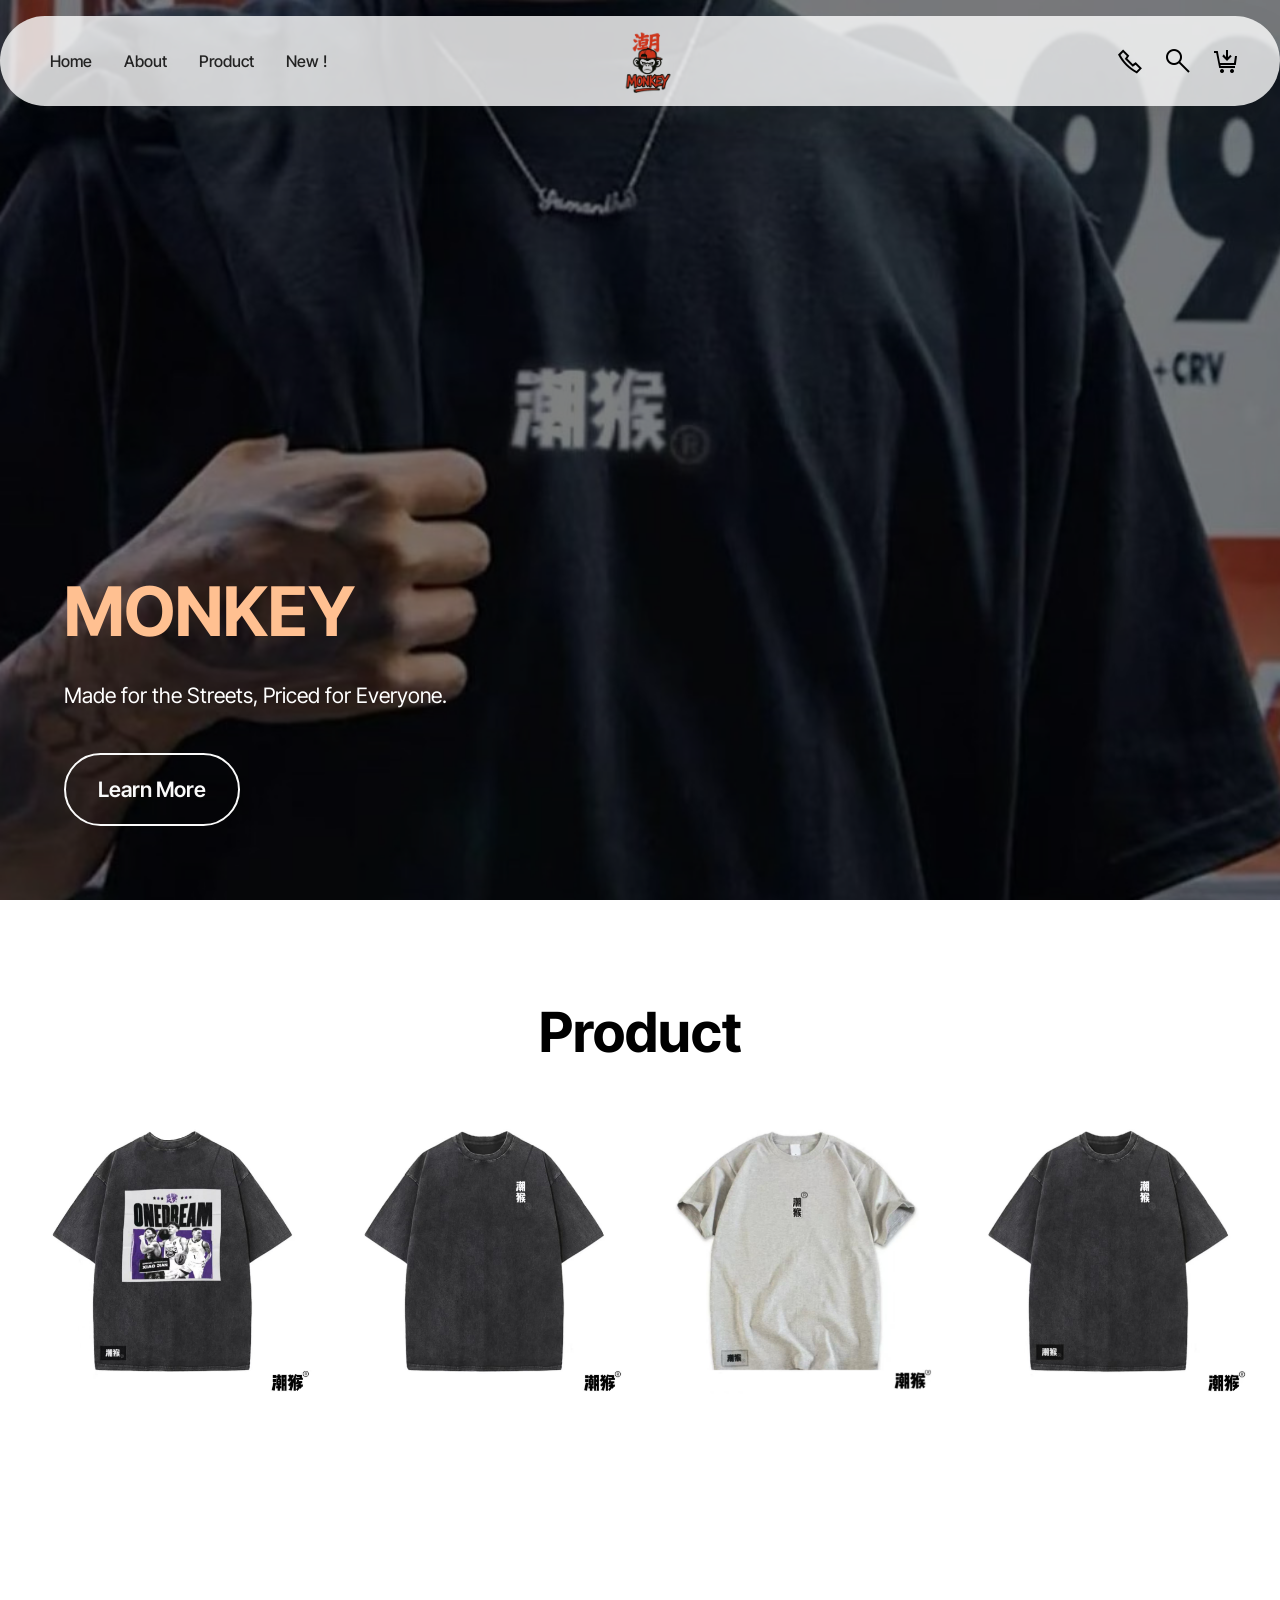
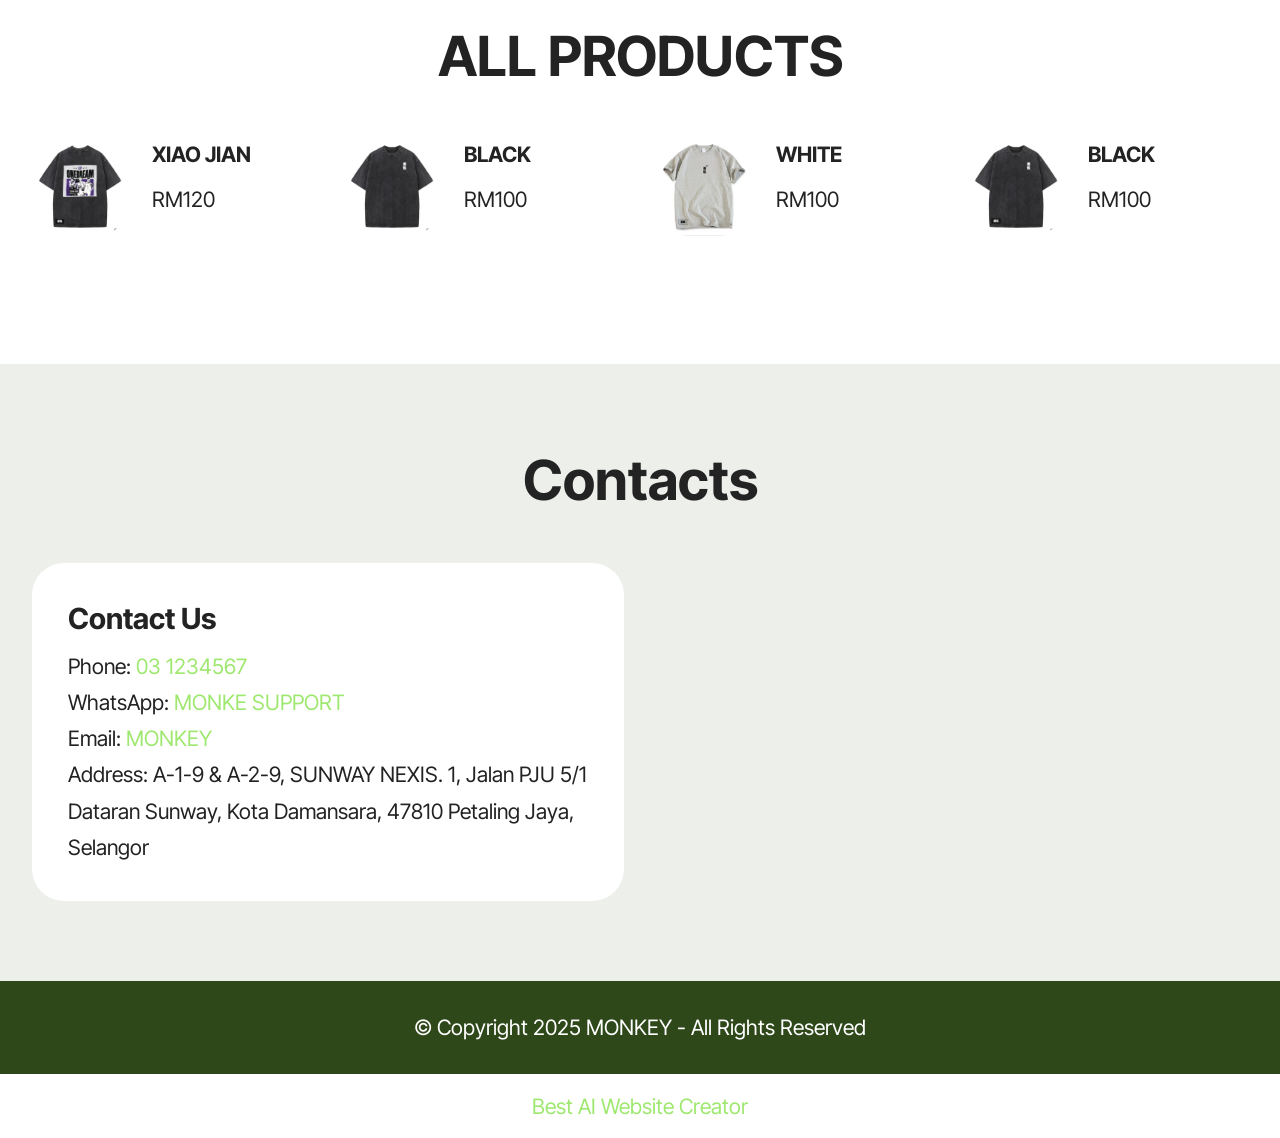
==== commit 8fc758fc: "create github pages" ====
--- a/index.html
+++ b/index.html
@@ -18,7 +18,7 @@
   <link rel="stylesheet" href="assets/theme/css/style.css">
   <link rel="preload" href="https://fonts.googleapis.com/css?family=Inter+Tight:100,200,300,400,500,600,700,800,900,100i,200i,300i,400i,500i,600i,700i,800i,900i&display=swap" as="style" onload="this.onload=null;this.rel='stylesheet'">
   <noscript><link rel="stylesheet" href="https://fonts.googleapis.com/css?family=Inter+Tight:100,200,300,400,500,600,700,800,900,100i,200i,300i,400i,500i,600i,700i,800i,900i&display=swap"></noscript>
-  <link rel="preload" as="style" href="assets/mobirise/css/mbr-additional.css?v=73nx3S"><link rel="stylesheet" href="assets/mobirise/css/mbr-additional.css?v=73nx3S" type="text/css">
+  <link rel="preload" as="style" href="assets/mobirise/css/mbr-additional.css?v=M5MMkS"><link rel="stylesheet" href="assets/mobirise/css/mbr-additional.css?v=M5MMkS" type="text/css">
 
   
   
@@ -266,8 +266,8 @@
             </div>
         </div>
     </div>
-</section>
+</section><section class="display-7" style="padding: 0;align-items: center;justify-content: center;flex-wrap: wrap;    align-content: center;display: flex;position: relative;height: 4rem;"><a href="https://mobiri.se/" style="flex: 1 1;height: 4rem;position: absolute;width: 100%;z-index: 1;"><img alt="" style="height: 4rem;" src="[data-uri]"></a><p style="margin: 0;text-align: center;" class="display-7">&#8204;</p><a style="z-index:1" href="https://mobirise.com/builder/ai-website-creator.html">Best AI Website Creator</a></section><script src="assets/bootstrap/js/bootstrap.bundle.min.js"></script>  <script src="assets/parallax/jarallax.js"></script>  <script src="assets/smoothscroll/smooth-scroll.js"></script>  <script src="assets/ytplayer/index.js"></script>  <script src="assets/dropdown/js/navbar-dropdown.js"></script>  <script src="assets/theme/js/script.js"></script>  
   
   
 </body>
-</html>
+</html>
--- a/assets/mobirise/css/mbr-additional.css
+++ b/assets/mobirise/css/mbr-additional.css
@@ -1590,2048 +1590,3 @@
   background-color: #2e481a;
   overflow: hidden;
 }
-.cid-uYOqZHu98b {
-  z-index: 1000;
-  width: 100%;
-}
-.cid-uYOqZHu98b .dropdown-item:before {
-  font-family: Moririse2 !important;
-  content: "\e966";
-  display: inline-block;
-  width: 0;
-  position: absolute;
-  left: 1rem;
-  top: 0.5rem;
-  margin-right: 0.5rem;
-  line-height: 1;
-  font-size: inherit;
-  vertical-align: middle;
-  text-align: center;
-  overflow: hidden;
-  transform: scale(0, 1);
-  transition: all 0.25s ease-in-out;
-}
-@media (max-width: 767px) {
-  .cid-uYOqZHu98b .navbar-toggler {
-    transform: scale(0.8);
-  }
-}
-.cid-uYOqZHu98b .navbar-nav {
-  margin: auto;
-  margin-left: 0;
-}
-@media (min-width: 992px) {
-  .cid-uYOqZHu98b .navbar-nav {
-    max-width: 45%;
-  }
-}
-.cid-uYOqZHu98b .navbar-nav .nav-item {
-  padding: 0 !important;
-  transition: .3s all !important;
-}
-.cid-uYOqZHu98b .navbar-nav .nav-item .nav-link {
-  padding: 16px !important;
-  margin: 0 !important;
-  border-radius: 1rem !important;
-  transition: .3s all !important;
-}
-.cid-uYOqZHu98b .navbar-nav .nav-item .nav-link:hover {
-  background-color: rgba(27, 31, 10, 0.06);
-}
-.cid-uYOqZHu98b .navbar-nav .open .nav-link::after {
-  transform: rotate(180deg);
-}
-@media (min-width: 992px) {
-  .cid-uYOqZHu98b .navbar-nav .open .nav-link::before {
-    content: "";
-    width: 100%;
-    height: 20px;
-    top: 100%;
-    background: transparent;
-    position: absolute;
-  }
-}
-.cid-uYOqZHu98b .navbar-nav .dropdown-item {
-  padding: 12px !important;
-  border-radius: 0.5rem !important;
-  margin: 0 8px !important;
-  transition: .3s all !important;
-}
-.cid-uYOqZHu98b .navbar-nav .dropdown-item:hover {
-  background-color: rgba(27, 31, 10, 0.06);
-}
-@media (min-width: 992px) {
-  .cid-uYOqZHu98b .navbar-nav {
-    padding-left: 1.5rem;
-  }
-}
-.cid-uYOqZHu98b .navbar-logo {
-  padding-left: 1rem;
-  margin: 0 !important;
-}
-@media (min-width: 992px) {
-  .cid-uYOqZHu98b .navbar-logo {
-    position: absolute;
-    left: 50%;
-    top: 50%;
-    transform: translate(-50%, -50%);
-  }
-}
-@media (max-width: 767px) {
-  .cid-uYOqZHu98b .navbar-logo {
-    padding-left: 1rem;
-  }
-}
-.cid-uYOqZHu98b .navbar-brand {
-  flex-shrink: 0;
-  align-items: center;
-  margin-right: 0;
-  padding: 10px 0;
-  transition: all 0.3s;
-  word-break: break-word;
-  z-index: 1;
-}
-.cid-uYOqZHu98b .navbar-brand img {
-  max-width: 100%;
-  max-height: 100%;
-  border-radius: 0px !important;
-}
-.cid-uYOqZHu98b .navbar-brand .navbar-caption {
-  line-height: inherit !important;
-}
-.cid-uYOqZHu98b .navbar-brand .navbar-logo a {
-  outline: none;
-}
-.cid-uYOqZHu98b .nav-link {
-  width: fit-content;
-  position: relative;
-}
-.cid-uYOqZHu98b .navbar-caption {
-  padding-left: 2rem;
-  padding-right: .5rem;
-}
-@media (max-width: 767px) {
-  .cid-uYOqZHu98b .navbar-caption {
-    padding-left: 1rem;
-  }
-}
-@media (max-width: 767px) {
-  .cid-uYOqZHu98b .nav-dropdown {
-    padding-bottom: 0.5rem;
-  }
-}
-.cid-uYOqZHu98b .nav-dropdown .link.dropdown-toggle::after {
-  margin-left: 0.5rem;
-  margin-top: 0.2rem;
-  transition: .3s all;
-}
-.cid-uYOqZHu98b .container {
-  display: flex;
-  height: 90px;
-  position: relative;
-  padding: 0.5rem 0.6rem;
-  flex-wrap: nowrap;
-  background: rgba(255, 255, 255, 0.8) !important;
-  left: 0;
-  right: 0;
-  -webkit-box-pack: justify;
-  -ms-flex-pack: justify;
-  justify-content: flex-end;
-  -webkit-box-align: center;
-  -webkit-align-items: center;
-  -ms-flex-align: center;
-  align-items: center;
-  border-radius: 100vw;
-  margin-top: 1rem;
-  background-color: #ffffff;
-  box-shadow: 0 30px 60px 0 rgba(27, 31, 10, 0.08);
-}
-@media (max-width: 992px) {
-  .cid-uYOqZHu98b .container {
-    padding-right: 2rem;
-  }
-}
-@media (max-width: 767px) {
-  .cid-uYOqZHu98b .container {
-    width: 95%;
-    height: 56px !important;
-    padding-right: 1rem;
-    margin-top: 0rem;
-  }
-}
-.cid-uYOqZHu98b .iconfont-wrapper {
-  color: #000000 !important;
-  font-size: 1.5rem;
-  padding-right: 0.5rem;
-}
-.cid-uYOqZHu98b .dropdown-menu {
-  flex-wrap: wrap;
-  flex-direction: column;
-  max-width: 100%;
-  padding: 12px 4px !important;
-  border-radius: 1.5rem;
-  transition: .3s all !important;
-  min-width: auto;
-  background: #ffffff;
-  background: rgba(255, 255, 255, 0.8) !important;
-}
-.cid-uYOqZHu98b .nav-item:focus,
-.cid-uYOqZHu98b .nav-link:focus {
-  outline: none;
-}
-.cid-uYOqZHu98b .dropdown .dropdown-menu .dropdown-item {
-  width: auto;
-  transition: all 0.25s ease-in-out;
-}
-.cid-uYOqZHu98b .dropdown .dropdown-menu .dropdown-item::after {
-  right: 0.5rem;
-}
-.cid-uYOqZHu98b .dropdown .dropdown-menu .dropdown-item .mbr-iconfont {
-  margin-right: 0.5rem;
-  vertical-align: sub;
-}
-.cid-uYOqZHu98b .dropdown .dropdown-menu .dropdown-item .mbr-iconfont:before {
-  display: inline-block;
-  transform: scale(1, 1);
-  transition: all 0.25s ease-in-out;
-}
-.cid-uYOqZHu98b .collapsed .dropdown-menu .dropdown-item:before {
-  display: none;
-}
-.cid-uYOqZHu98b .collapsed .dropdown .dropdown-menu .dropdown-item {
-  padding: 0.235em 1.5em 0.235em 1.5em !important;
-  transition: none;
-  margin: 0 !important;
-}
-.cid-uYOqZHu98b .navbar {
-  min-height: 90px;
-  transition: all 0.3s;
-  border-bottom: 1px solid transparent;
-  background: transparent !important;
-  padding: 0 !important;
-  border: none !important;
-  box-shadow: none !important;
-  border-radius: 0 !important;
-}
-.cid-uYOqZHu98b .navbar.opened {
-  transition: all 0.3s;
-}
-.cid-uYOqZHu98b .navbar .dropdown-item {
-  padding: 0.5rem 1.8rem;
-}
-.cid-uYOqZHu98b .navbar .navbar-logo img {
-  width: auto;
-}
-.cid-uYOqZHu98b .navbar .navbar-collapse {
-  justify-content: flex-end;
-}
-.cid-uYOqZHu98b .navbar.collapsed {
-  justify-content: center;
-}
-.cid-uYOqZHu98b .navbar.collapsed .nav-item .nav-link::before {
-  display: none;
-}
-.cid-uYOqZHu98b .navbar.collapsed.opened .dropdown-menu {
-  top: 0;
-}
-@media (min-width: 992px) {
-  .cid-uYOqZHu98b .navbar.collapsed.opened:not(.navbar-short) .navbar-collapse {
-    max-height: calc(98.5vh - 4rem);
-  }
-}
-.cid-uYOqZHu98b .navbar.collapsed .dropdown-menu .dropdown-submenu {
-  left: 0 !important;
-}
-.cid-uYOqZHu98b .navbar.collapsed .dropdown-menu .dropdown-item:after {
-  right: auto;
-}
-.cid-uYOqZHu98b .navbar.collapsed .dropdown-menu .dropdown-toggle[data-toggle="dropdown-submenu"]:after {
-  margin-left: 0.5rem;
-  margin-top: 0.2rem;
-  border-top: 0.35em solid;
-  border-right: 0.35em solid transparent;
-  border-left: 0.35em solid transparent;
-  border-bottom: 0;
-  top: 41%;
-}
-.cid-uYOqZHu98b .navbar.collapsed ul.navbar-nav li {
-  margin: auto;
-}
-.cid-uYOqZHu98b .navbar.collapsed .dropdown-menu .dropdown-item {
-  padding: 0.25rem 1.5rem;
-  text-align: center;
-}
-.cid-uYOqZHu98b .navbar.collapsed .icons-menu {
-  padding-left: 0;
-  padding-right: 0;
-  padding-top: 0.5rem;
-  padding-bottom: 0.5rem;
-}
-@media (max-width: 767px) {
-  .cid-uYOqZHu98b .navbar {
-    min-height: 72px;
-  }
-  .cid-uYOqZHu98b .navbar .navbar-logo img {
-    height: 2rem !important;
-  }
-}
-@media (max-width: 991px) {
-  .cid-uYOqZHu98b .navbar .nav-item .nav-link::before {
-    display: none;
-  }
-  .cid-uYOqZHu98b .navbar.opened .dropdown-menu {
-    top: 0;
-  }
-  .cid-uYOqZHu98b .navbar .dropdown-menu .dropdown-submenu {
-    left: 0 !important;
-  }
-  .cid-uYOqZHu98b .navbar .dropdown-menu .dropdown-item:after {
-    right: auto;
-  }
-  .cid-uYOqZHu98b .navbar .dropdown-menu .dropdown-toggle[data-toggle="dropdown-submenu"]:after {
-    margin-left: 0.5rem;
-    margin-top: 0.2rem;
-    border-top: 0.35em solid;
-    border-right: 0.35em solid transparent;
-    border-left: 0.35em solid transparent;
-    border-bottom: 0;
-    top: 40%;
-  }
-  .cid-uYOqZHu98b .navbar .dropdown-menu .dropdown-item {
-    padding: 0.25rem 1.5rem !important;
-    text-align: center;
-  }
-  .cid-uYOqZHu98b .navbar .navbar-brand {
-    flex-shrink: initial;
-    flex-basis: auto;
-    word-break: break-word;
-    padding-right: 10px;
-  }
-  .cid-uYOqZHu98b .navbar .navbar-toggler {
-    flex-basis: auto;
-  }
-  .cid-uYOqZHu98b .navbar .icons-menu {
-    padding-left: 0;
-    padding-top: 0.5rem;
-    padding-bottom: 0.5rem;
-  }
-}
-.cid-uYOqZHu98b .navbar.navbar-short .navbar-logo img {
-  height: 2rem;
-}
-.cid-uYOqZHu98b .dropdown-item.active,
-.cid-uYOqZHu98b .dropdown-item:active {
-  background-color: transparent;
-}
-.cid-uYOqZHu98b .navbar-expand-lg .navbar-nav .nav-link {
-  padding: 0;
-}
-.cid-uYOqZHu98b .nav-dropdown .link.dropdown-toggle {
-  margin-right: 1.667em;
-}
-.cid-uYOqZHu98b .nav-dropdown .link.dropdown-toggle[aria-expanded="true"] {
-  margin-right: 0;
-  padding: 0.667em 1.667em;
-}
-.cid-uYOqZHu98b .navbar.navbar-expand-lg .dropdown .dropdown-menu {
-  background: #ffffff;
-}
-.cid-uYOqZHu98b .navbar.navbar-expand-lg .dropdown .dropdown-menu .dropdown-submenu {
-  margin: 0;
-  left: 105%;
-  transform: none;
-  top: -12px;
-}
-.cid-uYOqZHu98b .navbar .dropdown.open > .dropdown-menu {
-  display: flex;
-}
-.cid-uYOqZHu98b ul.navbar-nav {
-  flex-wrap: wrap;
-}
-.cid-uYOqZHu98b .navbar-buttons {
-  text-align: center;
-  min-width: 140px;
-}
-@media (max-width: 992px) {
-  .cid-uYOqZHu98b .navbar-buttons {
-    text-align: left;
-  }
-}
-.cid-uYOqZHu98b button.navbar-toggler {
-  outline: none;
-  width: 31px;
-  height: 20px;
-  cursor: pointer;
-  transition: all 0.2s;
-  position: relative;
-  align-self: center;
-}
-.cid-uYOqZHu98b button.navbar-toggler .hamburger span {
-  position: absolute;
-  right: 0;
-  width: 30px;
-  height: 2px;
-  border-right: 5px;
-  background-color: #000000;
-}
-.cid-uYOqZHu98b button.navbar-toggler .hamburger span:nth-child(1) {
-  top: 0;
-  transition: all 0.2s;
-}
-.cid-uYOqZHu98b button.navbar-toggler .hamburger span:nth-child(2) {
-  top: 8px;
-  transition: all 0.15s;
-}
-.cid-uYOqZHu98b button.navbar-toggler .hamburger span:nth-child(3) {
-  top: 8px;
-  transition: all 0.15s;
-}
-.cid-uYOqZHu98b button.navbar-toggler .hamburger span:nth-child(4) {
-  top: 16px;
-  transition: all 0.2s;
-}
-.cid-uYOqZHu98b nav.opened .hamburger span:nth-child(1) {
-  top: 8px;
-  width: 0;
-  opacity: 0;
-  right: 50%;
-  transition: all 0.2s;
-}
-.cid-uYOqZHu98b nav.opened .hamburger span:nth-child(2) {
-  transform: rotate(45deg);
-  transition: all 0.25s;
-}
-.cid-uYOqZHu98b nav.opened .hamburger span:nth-child(3) {
-  transform: rotate(-45deg);
-  transition: all 0.25s;
-}
-.cid-uYOqZHu98b nav.opened .hamburger span:nth-child(4) {
-  top: 8px;
-  width: 0;
-  opacity: 0;
-  right: 50%;
-  transition: all 0.2s;
-}
-.cid-uYOqZHu98b .navbar-dropdown {
-  padding: 0 1rem;
-}
-.cid-uYOqZHu98b a.nav-link {
-  display: flex;
-  align-items: center;
-  justify-content: center;
-}
-.cid-uYOqZHu98b .icons-menu {
-  flex-wrap: nowrap;
-  display: flex;
-  justify-content: center;
-  padding-left: 1rem;
-  padding-right: 1rem;
-  padding-top: 0.3rem;
-  text-align: center;
-}
-@media (max-width: 992px) {
-  .cid-uYOqZHu98b .icons-menu {
-    justify-content: flex-start;
-    margin-bottom: .5rem;
-  }
-}
-@media screen and (-ms-high-contrast: active), (-ms-high-contrast: none) {
-  .cid-uYOqZHu98b .navbar {
-    height: 70px;
-  }
-  .cid-uYOqZHu98b .navbar.opened {
-    height: auto;
-  }
-  .cid-uYOqZHu98b .nav-item .nav-link:hover::before {
-    width: 175%;
-    max-width: calc(100% + 2rem);
-    left: -1rem;
-  }
-}
-.cid-uYOqZHu98b .navbar .dropdown > .dropdown-menu {
-  display: none;
-  width: max-content;
-  max-width: 500px !important;
-  transform: translateX(-50%);
-  top: calc(100% + 20px);
-  left: 50%;
-}
-.cid-uYOqZHu98b .navbar .dropdown > .dropdown-menu .dropdown-item {
-  line-height: 1 !important;
-}
-.cid-uYOqZHu98b .navbar .dropdown > .dropdown-menu .dropdown .dropdown-item {
-  align-items: center;
-  display: flex;
-  height: max-content !important;
-  min-height: max-content !important;
-}
-.cid-uYOqZHu98b .navbar .dropdown > .dropdown-menu .dropdown .dropdown-item::after {
-  display: inline-block;
-  position: static;
-  margin-left: 0.5rem;
-  margin-top: 0;
-  margin-right: 0;
-  margin-bottom: 0;
-  transition: .3s all;
-  transform: rotate(-90deg);
-}
-.cid-uYOqZHu98b .navbar .dropdown > .dropdown-menu .dropdown.open .dropdown-item::after {
-  transform: rotate(0deg);
-}
-.cid-uYOqZHu98b .mbr-section-btn {
-  margin: -0.6rem -0.6rem;
-}
-.cid-uYOqZHu98b .navbar-toggler {
-  margin-left: 12px;
-  margin-right: 8px;
-  order: 1000;
-}
-@media (max-width: 991px) {
-  .cid-uYOqZHu98b .navbar-brand {
-    margin-right: auto;
-  }
-  .cid-uYOqZHu98b .navbar-collapse {
-    z-index: -1 !important;
-    position: absolute;
-    top: 110%;
-    left: 0;
-    width: 100%;
-    padding: 1rem;
-    border-radius: 1.5rem;
-    background: #ffffff;
-    opacity: 1;
-    border-color: rgba(255, 255, 255, 0.8) !important;
-    background: rgba(255, 255, 255, 0.8) !important;
-    backdrop-filter: blur(8px);
-  }
-  .cid-uYOqZHu98b .navbar-nav .nav-item .nav-link::after {
-    margin-left: 10px;
-  }
-  .cid-uYOqZHu98b .navbar-nav .dropdown-item:hover {
-    background-color: rgba(27, 31, 10, 0.06);
-  }
-  .cid-uYOqZHu98b .navbar .dropdown > .dropdown-menu {
-    max-width: 100% !important;
-    transform: translateX(0);
-    top: 10px;
-    left: 0;
-    padding: 8px !important;
-    border-radius: 1rem;
-    background-color: rgba(27, 31, 10, 0.04) !important;
-  }
-  .cid-uYOqZHu98b .navbar .dropdown > .dropdown-menu .dropdown-item {
-    padding: 8px !important;
-    line-height: 1 !important;
-    margin-bottom: 4px !important;
-  }
-  .cid-uYOqZHu98b .navbar .dropdown > .dropdown-menu .dropdown .dropdown-item {
-    align-items: center;
-    display: flex;
-    height: max-content !important;
-    min-height: max-content !important;
-  }
-  .cid-uYOqZHu98b .navbar .dropdown > .dropdown-menu .dropdown .dropdown-item::after {
-    display: inline-block;
-    position: static;
-    margin-left: 0.5rem;
-    margin-top: 0;
-    margin-right: 0;
-    margin-bottom: 0;
-    transition: .3s all;
-    transform: rotate(0deg);
-  }
-  .cid-uYOqZHu98b .navbar .dropdown > .dropdown-menu .dropdown.open .dropdown-item::after {
-    transform: rotate(180deg);
-  }
-  .cid-uYOqZHu98b .navbar .dropdown > .dropdown-menu .dropdown-submenu {
-    position: static;
-    width: 100%;
-    max-width: 100% !important;
-    transform: translateX(0) !important;
-    top: 0;
-    left: 0;
-    padding: 8px !important;
-    border-radius: 1rem;
-    background-color: rgba(27, 31, 10, 0.04) !important;
-  }
-  .cid-uYOqZHu98b .navbar .dropdown.open > .dropdown-menu {
-    display: flex !important;
-    flex-direction: column;
-    align-items: flex-start;
-  }
-}
-@media (max-width: 575px) {
-  .cid-uYOqZHu98b .navbar-collapse {
-    padding: 1rem;
-  }
-}
-.cid-uYUTw252ai {
-  padding-top: 5rem;
-  padding-bottom: 5rem;
-  background-color: #edefeb;
-}
-.cid-uYUTw252ai .mbr-fallback-image.disabled {
-  display: none;
-}
-.cid-uYUTw252ai .mbr-fallback-image {
-  display: block;
-  background-size: cover;
-  background-position: center center;
-  width: 100%;
-  height: 100%;
-  position: absolute;
-  top: 0;
-}
-@media (max-width: 767px) {
-  .cid-uYUTw252ai .card-content-text {
-    padding: 0 1.5rem 1.5rem 1.5rem;
-  }
-}
-@media (min-width: 768px) {
-  .cid-uYUTw252ai .card-content-text {
-    padding: 0 2.25rem 2.25rem 2.25rem;
-  }
-}
-@media (min-width: 992px) {
-  .cid-uYUTw252ai .card-content-text {
-    padding: 1rem 4rem 4rem 4rem;
-  }
-}
-.cid-uYUTw252ai .card-wrapper {
-  background: #ffffff;
-}
-.cid-uYUTw252ai .mbr-text,
-.cid-uYUTw252ai .mbr-section-btn {
-  color: #000000;
-  text-align: left;
-}
-.cid-uYUTw252ai .card-title,
-.cid-uYUTw252ai .card-box {
-  text-align: left;
-  color: #000000;
-}
-.cid-uYUTw252ai .image-wrapper img {
-  width: 100%;
-}
-.cid-uYUTzIT2Ky {
-  padding-top: 5rem;
-  padding-bottom: 5rem;
-  background-color: #ffffff;
-}
-.cid-uYUTzIT2Ky .mbr-fallback-image.disabled {
-  display: none;
-}
-.cid-uYUTzIT2Ky .mbr-fallback-image {
-  display: block;
-  background-size: cover;
-  background-position: center center;
-  width: 100%;
-  height: 100%;
-  position: absolute;
-  top: 0;
-}
-.cid-uYUTzIT2Ky .bg-facebook {
-  background: #1778f2;
-  color: #ffffff;
-}
-.cid-uYUTzIT2Ky .bg-facebook:hover {
-  background: #0b60cb;
-}
-.cid-uYUTzIT2Ky .bg-twitter {
-  background: #1da1f2;
-  color: #ffffff;
-}
-.cid-uYUTzIT2Ky .bg-twitter:hover {
-  background: #0c85d0;
-}
-.cid-uYUTzIT2Ky .bg-instagram {
-  background: #f00075;
-  color: #ffffff;
-}
-.cid-uYUTzIT2Ky .bg-instagram:hover {
-  background: #bd005c;
-}
-.cid-uYUTzIT2Ky .bg-tiktok {
-  background: #000000;
-  color: #ffffff;
-}
-.cid-uYUTzIT2Ky .bg-tiktok:hover {
-  background: #000000;
-}
-.cid-uYUTzIT2Ky .iconfont-wrapper {
-  display: inline-block;
-  font-size: 32px;
-  border-radius: 50%;
-  width: 72px;
-  height: 72px;
-  line-height: 72px;
-  text-align: center;
-  transition: all 0.3s ease-in-out;
-}
-.cid-uYUTzIT2Ky [class^="socicon-"]:before,
-.cid-uYUTzIT2Ky [class*=" socicon-"]:before {
-  line-height: 55px;
-  padding: .6rem;
-}
-.cid-uZ033DI4RM {
-  padding-top: 2rem;
-  padding-bottom: 2rem;
-  background-color: #2e481a;
-  overflow: hidden;
-}
-.cid-uYOqZHu98b {
-  z-index: 1000;
-  width: 100%;
-}
-.cid-uYOqZHu98b .dropdown-item:before {
-  font-family: Moririse2 !important;
-  content: "\e966";
-  display: inline-block;
-  width: 0;
-  position: absolute;
-  left: 1rem;
-  top: 0.5rem;
-  margin-right: 0.5rem;
-  line-height: 1;
-  font-size: inherit;
-  vertical-align: middle;
-  text-align: center;
-  overflow: hidden;
-  transform: scale(0, 1);
-  transition: all 0.25s ease-in-out;
-}
-@media (max-width: 767px) {
-  .cid-uYOqZHu98b .navbar-toggler {
-    transform: scale(0.8);
-  }
-}
-.cid-uYOqZHu98b .navbar-nav {
-  margin: auto;
-  margin-left: 0;
-}
-@media (min-width: 992px) {
-  .cid-uYOqZHu98b .navbar-nav {
-    max-width: 45%;
-  }
-}
-.cid-uYOqZHu98b .navbar-nav .nav-item {
-  padding: 0 !important;
-  transition: .3s all !important;
-}
-.cid-uYOqZHu98b .navbar-nav .nav-item .nav-link {
-  padding: 16px !important;
-  margin: 0 !important;
-  border-radius: 1rem !important;
-  transition: .3s all !important;
-}
-.cid-uYOqZHu98b .navbar-nav .nav-item .nav-link:hover {
-  background-color: rgba(27, 31, 10, 0.06);
-}
-.cid-uYOqZHu98b .navbar-nav .open .nav-link::after {
-  transform: rotate(180deg);
-}
-@media (min-width: 992px) {
-  .cid-uYOqZHu98b .navbar-nav .open .nav-link::before {
-    content: "";
-    width: 100%;
-    height: 20px;
-    top: 100%;
-    background: transparent;
-    position: absolute;
-  }
-}
-.cid-uYOqZHu98b .navbar-nav .dropdown-item {
-  padding: 12px !important;
-  border-radius: 0.5rem !important;
-  margin: 0 8px !important;
-  transition: .3s all !important;
-}
-.cid-uYOqZHu98b .navbar-nav .dropdown-item:hover {
-  background-color: rgba(27, 31, 10, 0.06);
-}
-@media (min-width: 992px) {
-  .cid-uYOqZHu98b .navbar-nav {
-    padding-left: 1.5rem;
-  }
-}
-.cid-uYOqZHu98b .navbar-logo {
-  padding-left: 1rem;
-  margin: 0 !important;
-}
-@media (min-width: 992px) {
-  .cid-uYOqZHu98b .navbar-logo {
-    position: absolute;
-    left: 50%;
-    top: 50%;
-    transform: translate(-50%, -50%);
-  }
-}
-@media (max-width: 767px) {
-  .cid-uYOqZHu98b .navbar-logo {
-    padding-left: 1rem;
-  }
-}
-.cid-uYOqZHu98b .navbar-brand {
-  flex-shrink: 0;
-  align-items: center;
-  margin-right: 0;
-  padding: 10px 0;
-  transition: all 0.3s;
-  word-break: break-word;
-  z-index: 1;
-}
-.cid-uYOqZHu98b .navbar-brand img {
-  max-width: 100%;
-  max-height: 100%;
-  border-radius: 0px !important;
-}
-.cid-uYOqZHu98b .navbar-brand .navbar-caption {
-  line-height: inherit !important;
-}
-.cid-uYOqZHu98b .navbar-brand .navbar-logo a {
-  outline: none;
-}
-.cid-uYOqZHu98b .nav-link {
-  width: fit-content;
-  position: relative;
-}
-.cid-uYOqZHu98b .navbar-caption {
-  padding-left: 2rem;
-  padding-right: .5rem;
-}
-@media (max-width: 767px) {
-  .cid-uYOqZHu98b .navbar-caption {
-    padding-left: 1rem;
-  }
-}
-@media (max-width: 767px) {
-  .cid-uYOqZHu98b .nav-dropdown {
-    padding-bottom: 0.5rem;
-  }
-}
-.cid-uYOqZHu98b .nav-dropdown .link.dropdown-toggle::after {
-  margin-left: 0.5rem;
-  margin-top: 0.2rem;
-  transition: .3s all;
-}
-.cid-uYOqZHu98b .container {
-  display: flex;
-  height: 90px;
-  position: relative;
-  padding: 0.5rem 0.6rem;
-  flex-wrap: nowrap;
-  background: rgba(255, 255, 255, 0.8) !important;
-  left: 0;
-  right: 0;
-  -webkit-box-pack: justify;
-  -ms-flex-pack: justify;
-  justify-content: flex-end;
-  -webkit-box-align: center;
-  -webkit-align-items: center;
-  -ms-flex-align: center;
-  align-items: center;
-  border-radius: 100vw;
-  margin-top: 1rem;
-  background-color: #ffffff;
-  box-shadow: 0 30px 60px 0 rgba(27, 31, 10, 0.08);
-}
-@media (max-width: 992px) {
-  .cid-uYOqZHu98b .container {
-    padding-right: 2rem;
-  }
-}
-@media (max-width: 767px) {
-  .cid-uYOqZHu98b .container {
-    width: 95%;
-    height: 56px !important;
-    padding-right: 1rem;
-    margin-top: 0rem;
-  }
-}
-.cid-uYOqZHu98b .iconfont-wrapper {
-  color: #000000 !important;
-  font-size: 1.5rem;
-  padding-right: 0.5rem;
-}
-.cid-uYOqZHu98b .dropdown-menu {
-  flex-wrap: wrap;
-  flex-direction: column;
-  max-width: 100%;
-  padding: 12px 4px !important;
-  border-radius: 1.5rem;
-  transition: .3s all !important;
-  min-width: auto;
-  background: #ffffff;
-  background: rgba(255, 255, 255, 0.8) !important;
-}
-.cid-uYOqZHu98b .nav-item:focus,
-.cid-uYOqZHu98b .nav-link:focus {
-  outline: none;
-}
-.cid-uYOqZHu98b .dropdown .dropdown-menu .dropdown-item {
-  width: auto;
-  transition: all 0.25s ease-in-out;
-}
-.cid-uYOqZHu98b .dropdown .dropdown-menu .dropdown-item::after {
-  right: 0.5rem;
-}
-.cid-uYOqZHu98b .dropdown .dropdown-menu .dropdown-item .mbr-iconfont {
-  margin-right: 0.5rem;
-  vertical-align: sub;
-}
-.cid-uYOqZHu98b .dropdown .dropdown-menu .dropdown-item .mbr-iconfont:before {
-  display: inline-block;
-  transform: scale(1, 1);
-  transition: all 0.25s ease-in-out;
-}
-.cid-uYOqZHu98b .collapsed .dropdown-menu .dropdown-item:before {
-  display: none;
-}
-.cid-uYOqZHu98b .collapsed .dropdown .dropdown-menu .dropdown-item {
-  padding: 0.235em 1.5em 0.235em 1.5em !important;
-  transition: none;
-  margin: 0 !important;
-}
-.cid-uYOqZHu98b .navbar {
-  min-height: 90px;
-  transition: all 0.3s;
-  border-bottom: 1px solid transparent;
-  background: transparent !important;
-  padding: 0 !important;
-  border: none !important;
-  box-shadow: none !important;
-  border-radius: 0 !important;
-}
-.cid-uYOqZHu98b .navbar.opened {
-  transition: all 0.3s;
-}
-.cid-uYOqZHu98b .navbar .dropdown-item {
-  padding: 0.5rem 1.8rem;
-}
-.cid-uYOqZHu98b .navbar .navbar-logo img {
-  width: auto;
-}
-.cid-uYOqZHu98b .navbar .navbar-collapse {
-  justify-content: flex-end;
-}
-.cid-uYOqZHu98b .navbar.collapsed {
-  justify-content: center;
-}
-.cid-uYOqZHu98b .navbar.collapsed .nav-item .nav-link::before {
-  display: none;
-}
-.cid-uYOqZHu98b .navbar.collapsed.opened .dropdown-menu {
-  top: 0;
-}
-@media (min-width: 992px) {
-  .cid-uYOqZHu98b .navbar.collapsed.opened:not(.navbar-short) .navbar-collapse {
-    max-height: calc(98.5vh - 4rem);
-  }
-}
-.cid-uYOqZHu98b .navbar.collapsed .dropdown-menu .dropdown-submenu {
-  left: 0 !important;
-}
-.cid-uYOqZHu98b .navbar.collapsed .dropdown-menu .dropdown-item:after {
-  right: auto;
-}
-.cid-uYOqZHu98b .navbar.collapsed .dropdown-menu .dropdown-toggle[data-toggle="dropdown-submenu"]:after {
-  margin-left: 0.5rem;
-  margin-top: 0.2rem;
-  border-top: 0.35em solid;
-  border-right: 0.35em solid transparent;
-  border-left: 0.35em solid transparent;
-  border-bottom: 0;
-  top: 41%;
-}
-.cid-uYOqZHu98b .navbar.collapsed ul.navbar-nav li {
-  margin: auto;
-}
-.cid-uYOqZHu98b .navbar.collapsed .dropdown-menu .dropdown-item {
-  padding: 0.25rem 1.5rem;
-  text-align: center;
-}
-.cid-uYOqZHu98b .navbar.collapsed .icons-menu {
-  padding-left: 0;
-  padding-right: 0;
-  padding-top: 0.5rem;
-  padding-bottom: 0.5rem;
-}
-@media (max-width: 767px) {
-  .cid-uYOqZHu98b .navbar {
-    min-height: 72px;
-  }
-  .cid-uYOqZHu98b .navbar .navbar-logo img {
-    height: 2rem !important;
-  }
-}
-@media (max-width: 991px) {
-  .cid-uYOqZHu98b .navbar .nav-item .nav-link::before {
-    display: none;
-  }
-  .cid-uYOqZHu98b .navbar.opened .dropdown-menu {
-    top: 0;
-  }
-  .cid-uYOqZHu98b .navbar .dropdown-menu .dropdown-submenu {
-    left: 0 !important;
-  }
-  .cid-uYOqZHu98b .navbar .dropdown-menu .dropdown-item:after {
-    right: auto;
-  }
-  .cid-uYOqZHu98b .navbar .dropdown-menu .dropdown-toggle[data-toggle="dropdown-submenu"]:after {
-    margin-left: 0.5rem;
-    margin-top: 0.2rem;
-    border-top: 0.35em solid;
-    border-right: 0.35em solid transparent;
-    border-left: 0.35em solid transparent;
-    border-bottom: 0;
-    top: 40%;
-  }
-  .cid-uYOqZHu98b .navbar .dropdown-menu .dropdown-item {
-    padding: 0.25rem 1.5rem !important;
-    text-align: center;
-  }
-  .cid-uYOqZHu98b .navbar .navbar-brand {
-    flex-shrink: initial;
-    flex-basis: auto;
-    word-break: break-word;
-    padding-right: 10px;
-  }
-  .cid-uYOqZHu98b .navbar .navbar-toggler {
-    flex-basis: auto;
-  }
-  .cid-uYOqZHu98b .navbar .icons-menu {
-    padding-left: 0;
-    padding-top: 0.5rem;
-    padding-bottom: 0.5rem;
-  }
-}
-.cid-uYOqZHu98b .navbar.navbar-short .navbar-logo img {
-  height: 2rem;
-}
-.cid-uYOqZHu98b .dropdown-item.active,
-.cid-uYOqZHu98b .dropdown-item:active {
-  background-color: transparent;
-}
-.cid-uYOqZHu98b .navbar-expand-lg .navbar-nav .nav-link {
-  padding: 0;
-}
-.cid-uYOqZHu98b .nav-dropdown .link.dropdown-toggle {
-  margin-right: 1.667em;
-}
-.cid-uYOqZHu98b .nav-dropdown .link.dropdown-toggle[aria-expanded="true"] {
-  margin-right: 0;
-  padding: 0.667em 1.667em;
-}
-.cid-uYOqZHu98b .navbar.navbar-expand-lg .dropdown .dropdown-menu {
-  background: #ffffff;
-}
-.cid-uYOqZHu98b .navbar.navbar-expand-lg .dropdown .dropdown-menu .dropdown-submenu {
-  margin: 0;
-  left: 105%;
-  transform: none;
-  top: -12px;
-}
-.cid-uYOqZHu98b .navbar .dropdown.open > .dropdown-menu {
-  display: flex;
-}
-.cid-uYOqZHu98b ul.navbar-nav {
-  flex-wrap: wrap;
-}
-.cid-uYOqZHu98b .navbar-buttons {
-  text-align: center;
-  min-width: 140px;
-}
-@media (max-width: 992px) {
-  .cid-uYOqZHu98b .navbar-buttons {
-    text-align: left;
-  }
-}
-.cid-uYOqZHu98b button.navbar-toggler {
-  outline: none;
-  width: 31px;
-  height: 20px;
-  cursor: pointer;
-  transition: all 0.2s;
-  position: relative;
-  align-self: center;
-}
-.cid-uYOqZHu98b button.navbar-toggler .hamburger span {
-  position: absolute;
-  right: 0;
-  width: 30px;
-  height: 2px;
-  border-right: 5px;
-  background-color: #000000;
-}
-.cid-uYOqZHu98b button.navbar-toggler .hamburger span:nth-child(1) {
-  top: 0;
-  transition: all 0.2s;
-}
-.cid-uYOqZHu98b button.navbar-toggler .hamburger span:nth-child(2) {
-  top: 8px;
-  transition: all 0.15s;
-}
-.cid-uYOqZHu98b button.navbar-toggler .hamburger span:nth-child(3) {
-  top: 8px;
-  transition: all 0.15s;
-}
-.cid-uYOqZHu98b button.navbar-toggler .hamburger span:nth-child(4) {
-  top: 16px;
-  transition: all 0.2s;
-}
-.cid-uYOqZHu98b nav.opened .hamburger span:nth-child(1) {
-  top: 8px;
-  width: 0;
-  opacity: 0;
-  right: 50%;
-  transition: all 0.2s;
-}
-.cid-uYOqZHu98b nav.opened .hamburger span:nth-child(2) {
-  transform: rotate(45deg);
-  transition: all 0.25s;
-}
-.cid-uYOqZHu98b nav.opened .hamburger span:nth-child(3) {
-  transform: rotate(-45deg);
-  transition: all 0.25s;
-}
-.cid-uYOqZHu98b nav.opened .hamburger span:nth-child(4) {
-  top: 8px;
-  width: 0;
-  opacity: 0;
-  right: 50%;
-  transition: all 0.2s;
-}
-.cid-uYOqZHu98b .navbar-dropdown {
-  padding: 0 1rem;
-}
-.cid-uYOqZHu98b a.nav-link {
-  display: flex;
-  align-items: center;
-  justify-content: center;
-}
-.cid-uYOqZHu98b .icons-menu {
-  flex-wrap: nowrap;
-  display: flex;
-  justify-content: center;
-  padding-left: 1rem;
-  padding-right: 1rem;
-  padding-top: 0.3rem;
-  text-align: center;
-}
-@media (max-width: 992px) {
-  .cid-uYOqZHu98b .icons-menu {
-    justify-content: flex-start;
-    margin-bottom: .5rem;
-  }
-}
-@media screen and (-ms-high-contrast: active), (-ms-high-contrast: none) {
-  .cid-uYOqZHu98b .navbar {
-    height: 70px;
-  }
-  .cid-uYOqZHu98b .navbar.opened {
-    height: auto;
-  }
-  .cid-uYOqZHu98b .nav-item .nav-link:hover::before {
-    width: 175%;
-    max-width: calc(100% + 2rem);
-    left: -1rem;
-  }
-}
-.cid-uYOqZHu98b .navbar .dropdown > .dropdown-menu {
-  display: none;
-  width: max-content;
-  max-width: 500px !important;
-  transform: translateX(-50%);
-  top: calc(100% + 20px);
-  left: 50%;
-}
-.cid-uYOqZHu98b .navbar .dropdown > .dropdown-menu .dropdown-item {
-  line-height: 1 !important;
-}
-.cid-uYOqZHu98b .navbar .dropdown > .dropdown-menu .dropdown .dropdown-item {
-  align-items: center;
-  display: flex;
-  height: max-content !important;
-  min-height: max-content !important;
-}
-.cid-uYOqZHu98b .navbar .dropdown > .dropdown-menu .dropdown .dropdown-item::after {
-  display: inline-block;
-  position: static;
-  margin-left: 0.5rem;
-  margin-top: 0;
-  margin-right: 0;
-  margin-bottom: 0;
-  transition: .3s all;
-  transform: rotate(-90deg);
-}
-.cid-uYOqZHu98b .navbar .dropdown > .dropdown-menu .dropdown.open .dropdown-item::after {
-  transform: rotate(0deg);
-}
-.cid-uYOqZHu98b .mbr-section-btn {
-  margin: -0.6rem -0.6rem;
-}
-.cid-uYOqZHu98b .navbar-toggler {
-  margin-left: 12px;
-  margin-right: 8px;
-  order: 1000;
-}
-@media (max-width: 991px) {
-  .cid-uYOqZHu98b .navbar-brand {
-    margin-right: auto;
-  }
-  .cid-uYOqZHu98b .navbar-collapse {
-    z-index: -1 !important;
-    position: absolute;
-    top: 110%;
-    left: 0;
-    width: 100%;
-    padding: 1rem;
-    border-radius: 1.5rem;
-    background: #ffffff;
-    opacity: 1;
-    border-color: rgba(255, 255, 255, 0.8) !important;
-    background: rgba(255, 255, 255, 0.8) !important;
-    backdrop-filter: blur(8px);
-  }
-  .cid-uYOqZHu98b .navbar-nav .nav-item .nav-link::after {
-    margin-left: 10px;
-  }
-  .cid-uYOqZHu98b .navbar-nav .dropdown-item:hover {
-    background-color: rgba(27, 31, 10, 0.06);
-  }
-  .cid-uYOqZHu98b .navbar .dropdown > .dropdown-menu {
-    max-width: 100% !important;
-    transform: translateX(0);
-    top: 10px;
-    left: 0;
-    padding: 8px !important;
-    border-radius: 1rem;
-    background-color: rgba(27, 31, 10, 0.04) !important;
-  }
-  .cid-uYOqZHu98b .navbar .dropdown > .dropdown-menu .dropdown-item {
-    padding: 8px !important;
-    line-height: 1 !important;
-    margin-bottom: 4px !important;
-  }
-  .cid-uYOqZHu98b .navbar .dropdown > .dropdown-menu .dropdown .dropdown-item {
-    align-items: center;
-    display: flex;
-    height: max-content !important;
-    min-height: max-content !important;
-  }
-  .cid-uYOqZHu98b .navbar .dropdown > .dropdown-menu .dropdown .dropdown-item::after {
-    display: inline-block;
-    position: static;
-    margin-left: 0.5rem;
-    margin-top: 0;
-    margin-right: 0;
-    margin-bottom: 0;
-    transition: .3s all;
-    transform: rotate(0deg);
-  }
-  .cid-uYOqZHu98b .navbar .dropdown > .dropdown-menu .dropdown.open .dropdown-item::after {
-    transform: rotate(180deg);
-  }
-  .cid-uYOqZHu98b .navbar .dropdown > .dropdown-menu .dropdown-submenu {
-    position: static;
-    width: 100%;
-    max-width: 100% !important;
-    transform: translateX(0) !important;
-    top: 0;
-    left: 0;
-    padding: 8px !important;
-    border-radius: 1rem;
-    background-color: rgba(27, 31, 10, 0.04) !important;
-  }
-  .cid-uYOqZHu98b .navbar .dropdown.open > .dropdown-menu {
-    display: flex !important;
-    flex-direction: column;
-    align-items: flex-start;
-  }
-}
-@media (max-width: 575px) {
-  .cid-uYOqZHu98b .navbar-collapse {
-    padding: 1rem;
-  }
-}
-.cid-uYXAUaFbC7 {
-  padding-top: 6rem;
-  padding-bottom: 6rem;
-  background-color: #ffffff;
-}
-.cid-uYXAUaFbC7 h6 {
-  line-height: 1.2;
-}
-.cid-uYXAUaFbC7 img,
-.cid-uYXAUaFbC7 .item-img {
-  width: 100%;
-  height: 100%;
-}
-.cid-uYXAUaFbC7 .item:focus,
-.cid-uYXAUaFbC7 span:focus {
-  outline: none;
-}
-.cid-uYXAUaFbC7 .item-wrapper {
-  position: relative;
-  display: flex;
-  flex-flow: column nowrap;
-  margin-bottom: 2rem;
-}
-.cid-uYXAUaFbC7 .mbr-section-btn {
-  margin-top: auto !important;
-  text-align: center;
-}
-.cid-uYXAUaFbC7 .mbr-section-title {
-  color: #000000;
-}
-.cid-uYXAUaFbC7 .mbr-text,
-.cid-uYXAUaFbC7 .mbr-section-btn {
-  color: #000000;
-}
-.cid-uYXAUaFbC7 .item-title {
-  color: #000000;
-  text-align: center;
-}
-.cid-uYXAUaFbC7 .item-subtitle {
-  color: #000000;
-  text-align: center;
-}
-.cid-uYXAUaFbC7 .item-text {
-  color: #000000;
-  text-align: center;
-}
-.cid-uYXAUaFbC7 .content-head {
-  max-width: 800px;
-}
-@media (max-width: 767px) {
-  .cid-uYXAUaFbC7 .item-wrapper {
-    margin-bottom: 1rem;
-  }
-}
-.cid-uYXB0Ynkl1 {
-  padding-top: 6rem;
-  padding-bottom: 6rem;
-  background-color: #edefeb;
-}
-.cid-uYXB0Ynkl1 .mbr-fallback-image.disabled {
-  display: none;
-}
-.cid-uYXB0Ynkl1 .mbr-fallback-image {
-  display: block;
-  background-size: cover;
-  background-position: center center;
-  width: 100%;
-  height: 100%;
-  position: absolute;
-  top: 0;
-}
-.cid-uYXB0Ynkl1 .row {
-  justify-content: center;
-}
-.cid-uYXB0Ynkl1 .item {
-  margin-bottom: 2rem;
-}
-@media (max-width: 767px) {
-  .cid-uYXB0Ynkl1 .item {
-    margin-bottom: 1rem;
-  }
-}
-.cid-uYXB0Ynkl1 .item .item-wrapper {
-  display: flex;
-  flex-direction: column;
-  height: 100%;
-  background: #ffffff;
-  padding: 2.25rem;
-}
-@media (min-width: 992px) and (max-width: 1200px) {
-  .cid-uYXB0Ynkl1 .item .item-wrapper {
-    padding: 2rem 1.5rem;
-  }
-}
-@media (max-width: 767px) {
-  .cid-uYXB0Ynkl1 .item .item-wrapper {
-    padding: 2rem 1.5rem;
-  }
-}
-.cid-uYXB0Ynkl1 .content-head {
-  max-width: 800px;
-}
-.cid-uZ033DI4RM {
-  padding-top: 2rem;
-  padding-bottom: 2rem;
-  background-color: #2e481a;
-  overflow: hidden;
-}
-.cid-uYOqZHu98b {
-  z-index: 1000;
-  width: 100%;
-}
-.cid-uYOqZHu98b .dropdown-item:before {
-  font-family: Moririse2 !important;
-  content: "\e966";
-  display: inline-block;
-  width: 0;
-  position: absolute;
-  left: 1rem;
-  top: 0.5rem;
-  margin-right: 0.5rem;
-  line-height: 1;
-  font-size: inherit;
-  vertical-align: middle;
-  text-align: center;
-  overflow: hidden;
-  transform: scale(0, 1);
-  transition: all 0.25s ease-in-out;
-}
-@media (max-width: 767px) {
-  .cid-uYOqZHu98b .navbar-toggler {
-    transform: scale(0.8);
-  }
-}
-.cid-uYOqZHu98b .navbar-nav {
-  margin: auto;
-  margin-left: 0;
-}
-@media (min-width: 992px) {
-  .cid-uYOqZHu98b .navbar-nav {
-    max-width: 45%;
-  }
-}
-.cid-uYOqZHu98b .navbar-nav .nav-item {
-  padding: 0 !important;
-  transition: .3s all !important;
-}
-.cid-uYOqZHu98b .navbar-nav .nav-item .nav-link {
-  padding: 16px !important;
-  margin: 0 !important;
-  border-radius: 1rem !important;
-  transition: .3s all !important;
-}
-.cid-uYOqZHu98b .navbar-nav .nav-item .nav-link:hover {
-  background-color: rgba(27, 31, 10, 0.06);
-}
-.cid-uYOqZHu98b .navbar-nav .open .nav-link::after {
-  transform: rotate(180deg);
-}
-@media (min-width: 992px) {
-  .cid-uYOqZHu98b .navbar-nav .open .nav-link::before {
-    content: "";
-    width: 100%;
-    height: 20px;
-    top: 100%;
-    background: transparent;
-    position: absolute;
-  }
-}
-.cid-uYOqZHu98b .navbar-nav .dropdown-item {
-  padding: 12px !important;
-  border-radius: 0.5rem !important;
-  margin: 0 8px !important;
-  transition: .3s all !important;
-}
-.cid-uYOqZHu98b .navbar-nav .dropdown-item:hover {
-  background-color: rgba(27, 31, 10, 0.06);
-}
-@media (min-width: 992px) {
-  .cid-uYOqZHu98b .navbar-nav {
-    padding-left: 1.5rem;
-  }
-}
-.cid-uYOqZHu98b .navbar-logo {
-  padding-left: 1rem;
-  margin: 0 !important;
-}
-@media (min-width: 992px) {
-  .cid-uYOqZHu98b .navbar-logo {
-    position: absolute;
-    left: 50%;
-    top: 50%;
-    transform: translate(-50%, -50%);
-  }
-}
-@media (max-width: 767px) {
-  .cid-uYOqZHu98b .navbar-logo {
-    padding-left: 1rem;
-  }
-}
-.cid-uYOqZHu98b .navbar-brand {
-  flex-shrink: 0;
-  align-items: center;
-  margin-right: 0;
-  padding: 10px 0;
-  transition: all 0.3s;
-  word-break: break-word;
-  z-index: 1;
-}
-.cid-uYOqZHu98b .navbar-brand img {
-  max-width: 100%;
-  max-height: 100%;
-  border-radius: 0px !important;
-}
-.cid-uYOqZHu98b .navbar-brand .navbar-caption {
-  line-height: inherit !important;
-}
-.cid-uYOqZHu98b .navbar-brand .navbar-logo a {
-  outline: none;
-}
-.cid-uYOqZHu98b .nav-link {
-  width: fit-content;
-  position: relative;
-}
-.cid-uYOqZHu98b .navbar-caption {
-  padding-left: 2rem;
-  padding-right: .5rem;
-}
-@media (max-width: 767px) {
-  .cid-uYOqZHu98b .navbar-caption {
-    padding-left: 1rem;
-  }
-}
-@media (max-width: 767px) {
-  .cid-uYOqZHu98b .nav-dropdown {
-    padding-bottom: 0.5rem;
-  }
-}
-.cid-uYOqZHu98b .nav-dropdown .link.dropdown-toggle::after {
-  margin-left: 0.5rem;
-  margin-top: 0.2rem;
-  transition: .3s all;
-}
-.cid-uYOqZHu98b .container {
-  display: flex;
-  height: 90px;
-  position: relative;
-  padding: 0.5rem 0.6rem;
-  flex-wrap: nowrap;
-  background: rgba(255, 255, 255, 0.8) !important;
-  left: 0;
-  right: 0;
-  -webkit-box-pack: justify;
-  -ms-flex-pack: justify;
-  justify-content: flex-end;
-  -webkit-box-align: center;
-  -webkit-align-items: center;
-  -ms-flex-align: center;
-  align-items: center;
-  border-radius: 100vw;
-  margin-top: 1rem;
-  background-color: #ffffff;
-  box-shadow: 0 30px 60px 0 rgba(27, 31, 10, 0.08);
-}
-@media (max-width: 992px) {
-  .cid-uYOqZHu98b .container {
-    padding-right: 2rem;
-  }
-}
-@media (max-width: 767px) {
-  .cid-uYOqZHu98b .container {
-    width: 95%;
-    height: 56px !important;
-    padding-right: 1rem;
-    margin-top: 0rem;
-  }
-}
-.cid-uYOqZHu98b .iconfont-wrapper {
-  color: #000000 !important;
-  font-size: 1.5rem;
-  padding-right: 0.5rem;
-}
-.cid-uYOqZHu98b .dropdown-menu {
-  flex-wrap: wrap;
-  flex-direction: column;
-  max-width: 100%;
-  padding: 12px 4px !important;
-  border-radius: 1.5rem;
-  transition: .3s all !important;
-  min-width: auto;
-  background: #ffffff;
-  background: rgba(255, 255, 255, 0.8) !important;
-}
-.cid-uYOqZHu98b .nav-item:focus,
-.cid-uYOqZHu98b .nav-link:focus {
-  outline: none;
-}
-.cid-uYOqZHu98b .dropdown .dropdown-menu .dropdown-item {
-  width: auto;
-  transition: all 0.25s ease-in-out;
-}
-.cid-uYOqZHu98b .dropdown .dropdown-menu .dropdown-item::after {
-  right: 0.5rem;
-}
-.cid-uYOqZHu98b .dropdown .dropdown-menu .dropdown-item .mbr-iconfont {
-  margin-right: 0.5rem;
-  vertical-align: sub;
-}
-.cid-uYOqZHu98b .dropdown .dropdown-menu .dropdown-item .mbr-iconfont:before {
-  display: inline-block;
-  transform: scale(1, 1);
-  transition: all 0.25s ease-in-out;
-}
-.cid-uYOqZHu98b .collapsed .dropdown-menu .dropdown-item:before {
-  display: none;
-}
-.cid-uYOqZHu98b .collapsed .dropdown .dropdown-menu .dropdown-item {
-  padding: 0.235em 1.5em 0.235em 1.5em !important;
-  transition: none;
-  margin: 0 !important;
-}
-.cid-uYOqZHu98b .navbar {
-  min-height: 90px;
-  transition: all 0.3s;
-  border-bottom: 1px solid transparent;
-  background: transparent !important;
-  padding: 0 !important;
-  border: none !important;
-  box-shadow: none !important;
-  border-radius: 0 !important;
-}
-.cid-uYOqZHu98b .navbar.opened {
-  transition: all 0.3s;
-}
-.cid-uYOqZHu98b .navbar .dropdown-item {
-  padding: 0.5rem 1.8rem;
-}
-.cid-uYOqZHu98b .navbar .navbar-logo img {
-  width: auto;
-}
-.cid-uYOqZHu98b .navbar .navbar-collapse {
-  justify-content: flex-end;
-}
-.cid-uYOqZHu98b .navbar.collapsed {
-  justify-content: center;
-}
-.cid-uYOqZHu98b .navbar.collapsed .nav-item .nav-link::before {
-  display: none;
-}
-.cid-uYOqZHu98b .navbar.collapsed.opened .dropdown-menu {
-  top: 0;
-}
-@media (min-width: 992px) {
-  .cid-uYOqZHu98b .navbar.collapsed.opened:not(.navbar-short) .navbar-collapse {
-    max-height: calc(98.5vh - 4rem);
-  }
-}
-.cid-uYOqZHu98b .navbar.collapsed .dropdown-menu .dropdown-submenu {
-  left: 0 !important;
-}
-.cid-uYOqZHu98b .navbar.collapsed .dropdown-menu .dropdown-item:after {
-  right: auto;
-}
-.cid-uYOqZHu98b .navbar.collapsed .dropdown-menu .dropdown-toggle[data-toggle="dropdown-submenu"]:after {
-  margin-left: 0.5rem;
-  margin-top: 0.2rem;
-  border-top: 0.35em solid;
-  border-right: 0.35em solid transparent;
-  border-left: 0.35em solid transparent;
-  border-bottom: 0;
-  top: 41%;
-}
-.cid-uYOqZHu98b .navbar.collapsed ul.navbar-nav li {
-  margin: auto;
-}
-.cid-uYOqZHu98b .navbar.collapsed .dropdown-menu .dropdown-item {
-  padding: 0.25rem 1.5rem;
-  text-align: center;
-}
-.cid-uYOqZHu98b .navbar.collapsed .icons-menu {
-  padding-left: 0;
-  padding-right: 0;
-  padding-top: 0.5rem;
-  padding-bottom: 0.5rem;
-}
-@media (max-width: 767px) {
-  .cid-uYOqZHu98b .navbar {
-    min-height: 72px;
-  }
-  .cid-uYOqZHu98b .navbar .navbar-logo img {
-    height: 2rem !important;
-  }
-}
-@media (max-width: 991px) {
-  .cid-uYOqZHu98b .navbar .nav-item .nav-link::before {
-    display: none;
-  }
-  .cid-uYOqZHu98b .navbar.opened .dropdown-menu {
-    top: 0;
-  }
-  .cid-uYOqZHu98b .navbar .dropdown-menu .dropdown-submenu {
-    left: 0 !important;
-  }
-  .cid-uYOqZHu98b .navbar .dropdown-menu .dropdown-item:after {
-    right: auto;
-  }
-  .cid-uYOqZHu98b .navbar .dropdown-menu .dropdown-toggle[data-toggle="dropdown-submenu"]:after {
-    margin-left: 0.5rem;
-    margin-top: 0.2rem;
-    border-top: 0.35em solid;
-    border-right: 0.35em solid transparent;
-    border-left: 0.35em solid transparent;
-    border-bottom: 0;
-    top: 40%;
-  }
-  .cid-uYOqZHu98b .navbar .dropdown-menu .dropdown-item {
-    padding: 0.25rem 1.5rem !important;
-    text-align: center;
-  }
-  .cid-uYOqZHu98b .navbar .navbar-brand {
-    flex-shrink: initial;
-    flex-basis: auto;
-    word-break: break-word;
-    padding-right: 10px;
-  }
-  .cid-uYOqZHu98b .navbar .navbar-toggler {
-    flex-basis: auto;
-  }
-  .cid-uYOqZHu98b .navbar .icons-menu {
-    padding-left: 0;
-    padding-top: 0.5rem;
-    padding-bottom: 0.5rem;
-  }
-}
-.cid-uYOqZHu98b .navbar.navbar-short .navbar-logo img {
-  height: 2rem;
-}
-.cid-uYOqZHu98b .dropdown-item.active,
-.cid-uYOqZHu98b .dropdown-item:active {
-  background-color: transparent;
-}
-.cid-uYOqZHu98b .navbar-expand-lg .navbar-nav .nav-link {
-  padding: 0;
-}
-.cid-uYOqZHu98b .nav-dropdown .link.dropdown-toggle {
-  margin-right: 1.667em;
-}
-.cid-uYOqZHu98b .nav-dropdown .link.dropdown-toggle[aria-expanded="true"] {
-  margin-right: 0;
-  padding: 0.667em 1.667em;
-}
-.cid-uYOqZHu98b .navbar.navbar-expand-lg .dropdown .dropdown-menu {
-  background: #ffffff;
-}
-.cid-uYOqZHu98b .navbar.navbar-expand-lg .dropdown .dropdown-menu .dropdown-submenu {
-  margin: 0;
-  left: 105%;
-  transform: none;
-  top: -12px;
-}
-.cid-uYOqZHu98b .navbar .dropdown.open > .dropdown-menu {
-  display: flex;
-}
-.cid-uYOqZHu98b ul.navbar-nav {
-  flex-wrap: wrap;
-}
-.cid-uYOqZHu98b .navbar-buttons {
-  text-align: center;
-  min-width: 140px;
-}
-@media (max-width: 992px) {
-  .cid-uYOqZHu98b .navbar-buttons {
-    text-align: left;
-  }
-}
-.cid-uYOqZHu98b button.navbar-toggler {
-  outline: none;
-  width: 31px;
-  height: 20px;
-  cursor: pointer;
-  transition: all 0.2s;
-  position: relative;
-  align-self: center;
-}
-.cid-uYOqZHu98b button.navbar-toggler .hamburger span {
-  position: absolute;
-  right: 0;
-  width: 30px;
-  height: 2px;
-  border-right: 5px;
-  background-color: #000000;
-}
-.cid-uYOqZHu98b button.navbar-toggler .hamburger span:nth-child(1) {
-  top: 0;
-  transition: all 0.2s;
-}
-.cid-uYOqZHu98b button.navbar-toggler .hamburger span:nth-child(2) {
-  top: 8px;
-  transition: all 0.15s;
-}
-.cid-uYOqZHu98b button.navbar-toggler .hamburger span:nth-child(3) {
-  top: 8px;
-  transition: all 0.15s;
-}
-.cid-uYOqZHu98b button.navbar-toggler .hamburger span:nth-child(4) {
-  top: 16px;
-  transition: all 0.2s;
-}
-.cid-uYOqZHu98b nav.opened .hamburger span:nth-child(1) {
-  top: 8px;
-  width: 0;
-  opacity: 0;
-  right: 50%;
-  transition: all 0.2s;
-}
-.cid-uYOqZHu98b nav.opened .hamburger span:nth-child(2) {
-  transform: rotate(45deg);
-  transition: all 0.25s;
-}
-.cid-uYOqZHu98b nav.opened .hamburger span:nth-child(3) {
-  transform: rotate(-45deg);
-  transition: all 0.25s;
-}
-.cid-uYOqZHu98b nav.opened .hamburger span:nth-child(4) {
-  top: 8px;
-  width: 0;
-  opacity: 0;
-  right: 50%;
-  transition: all 0.2s;
-}
-.cid-uYOqZHu98b .navbar-dropdown {
-  padding: 0 1rem;
-}
-.cid-uYOqZHu98b a.nav-link {
-  display: flex;
-  align-items: center;
-  justify-content: center;
-}
-.cid-uYOqZHu98b .icons-menu {
-  flex-wrap: nowrap;
-  display: flex;
-  justify-content: center;
-  padding-left: 1rem;
-  padding-right: 1rem;
-  padding-top: 0.3rem;
-  text-align: center;
-}
-@media (max-width: 992px) {
-  .cid-uYOqZHu98b .icons-menu {
-    justify-content: flex-start;
-    margin-bottom: .5rem;
-  }
-}
-@media screen and (-ms-high-contrast: active), (-ms-high-contrast: none) {
-  .cid-uYOqZHu98b .navbar {
-    height: 70px;
-  }
-  .cid-uYOqZHu98b .navbar.opened {
-    height: auto;
-  }
-  .cid-uYOqZHu98b .nav-item .nav-link:hover::before {
-    width: 175%;
-    max-width: calc(100% + 2rem);
-    left: -1rem;
-  }
-}
-.cid-uYOqZHu98b .navbar .dropdown > .dropdown-menu {
-  display: none;
-  width: max-content;
-  max-width: 500px !important;
-  transform: translateX(-50%);
-  top: calc(100% + 20px);
-  left: 50%;
-}
-.cid-uYOqZHu98b .navbar .dropdown > .dropdown-menu .dropdown-item {
-  line-height: 1 !important;
-}
-.cid-uYOqZHu98b .navbar .dropdown > .dropdown-menu .dropdown .dropdown-item {
-  align-items: center;
-  display: flex;
-  height: max-content !important;
-  min-height: max-content !important;
-}
-.cid-uYOqZHu98b .navbar .dropdown > .dropdown-menu .dropdown .dropdown-item::after {
-  display: inline-block;
-  position: static;
-  margin-left: 0.5rem;
-  margin-top: 0;
-  margin-right: 0;
-  margin-bottom: 0;
-  transition: .3s all;
-  transform: rotate(-90deg);
-}
-.cid-uYOqZHu98b .navbar .dropdown > .dropdown-menu .dropdown.open .dropdown-item::after {
-  transform: rotate(0deg);
-}
-.cid-uYOqZHu98b .mbr-section-btn {
-  margin: -0.6rem -0.6rem;
-}
-.cid-uYOqZHu98b .navbar-toggler {
-  margin-left: 12px;
-  margin-right: 8px;
-  order: 1000;
-}
-@media (max-width: 991px) {
-  .cid-uYOqZHu98b .navbar-brand {
-    margin-right: auto;
-  }
-  .cid-uYOqZHu98b .navbar-collapse {
-    z-index: -1 !important;
-    position: absolute;
-    top: 110%;
-    left: 0;
-    width: 100%;
-    padding: 1rem;
-    border-radius: 1.5rem;
-    background: #ffffff;
-    opacity: 1;
-    border-color: rgba(255, 255, 255, 0.8) !important;
-    background: rgba(255, 255, 255, 0.8) !important;
-    backdrop-filter: blur(8px);
-  }
-  .cid-uYOqZHu98b .navbar-nav .nav-item .nav-link::after {
-    margin-left: 10px;
-  }
-  .cid-uYOqZHu98b .navbar-nav .dropdown-item:hover {
-    background-color: rgba(27, 31, 10, 0.06);
-  }
-  .cid-uYOqZHu98b .navbar .dropdown > .dropdown-menu {
-    max-width: 100% !important;
-    transform: translateX(0);
-    top: 10px;
-    left: 0;
-    padding: 8px !important;
-    border-radius: 1rem;
-    background-color: rgba(27, 31, 10, 0.04) !important;
-  }
-  .cid-uYOqZHu98b .navbar .dropdown > .dropdown-menu .dropdown-item {
-    padding: 8px !important;
-    line-height: 1 !important;
-    margin-bottom: 4px !important;
-  }
-  .cid-uYOqZHu98b .navbar .dropdown > .dropdown-menu .dropdown .dropdown-item {
-    align-items: center;
-    display: flex;
-    height: max-content !important;
-    min-height: max-content !important;
-  }
-  .cid-uYOqZHu98b .navbar .dropdown > .dropdown-menu .dropdown .dropdown-item::after {
-    display: inline-block;
-    position: static;
-    margin-left: 0.5rem;
-    margin-top: 0;
-    margin-right: 0;
-    margin-bottom: 0;
-    transition: .3s all;
-    transform: rotate(0deg);
-  }
-  .cid-uYOqZHu98b .navbar .dropdown > .dropdown-menu .dropdown.open .dropdown-item::after {
-    transform: rotate(180deg);
-  }
-  .cid-uYOqZHu98b .navbar .dropdown > .dropdown-menu .dropdown-submenu {
-    position: static;
-    width: 100%;
-    max-width: 100% !important;
-    transform: translateX(0) !important;
-    top: 0;
-    left: 0;
-    padding: 8px !important;
-    border-radius: 1rem;
-    background-color: rgba(27, 31, 10, 0.04) !important;
-  }
-  .cid-uYOqZHu98b .navbar .dropdown.open > .dropdown-menu {
-    display: flex !important;
-    flex-direction: column;
-    align-items: flex-start;
-  }
-}
-@media (max-width: 575px) {
-  .cid-uYOqZHu98b .navbar-collapse {
-    padding: 1rem;
-  }
-}
-.cid-uYXBRw9CyX {
-  padding-top: 6rem;
-  padding-bottom: 6rem;
-  background-color: #ffffff;
-}
-.cid-uYXBRw9CyX .item-subtitle {
-  line-height: 1.2;
-  color: #000000;
-}
-.cid-uYXBRw9CyX img,
-.cid-uYXBRw9CyX .item-img {
-  width: 100%;
-  height: 100%;
-  object-fit: cover;
-}
-.cid-uYXBRw9CyX .item:focus,
-.cid-uYXBRw9CyX span:focus {
-  outline: none;
-}
-.cid-uYXBRw9CyX .item {
-  margin-bottom: 2rem;
-}
-@media (max-width: 767px) {
-  .cid-uYXBRw9CyX .item {
-    margin-bottom: 1rem;
-  }
-}
-.cid-uYXBRw9CyX .item-wrapper {
-  position: relative;
-  border-radius: 4px;
-  height: 100%;
-  display: flex;
-  flex-flow: column nowrap;
-}
-.cid-uYXBRw9CyX .mbr-section-title {
-  color: #232323;
-}
-.cid-uYXBRw9CyX .mbr-text,
-.cid-uYXBRw9CyX .mbr-section-btn {
-  color: #232323;
-}
-.cid-uYXBRw9CyX .item-title {
-  color: #232323;
-}
-.cid-uYXBRw9CyX .content-head {
-  max-width: 800px;
-}
-.cid-uZ033DI4RM {
-  padding-top: 2rem;
-  padding-bottom: 2rem;
-  background-color: #2e481a;
-  overflow: hidden;
-}
-.cid-uZ0gqN2lGW {
-  padding-top: 5rem;
-  padding-bottom: 5rem;
-  background-color: #edefeb;
-}
-.cid-uZ0gqN2lGW .mbr-fallback-image.disabled {
-  display: none;
-}
-.cid-uZ0gqN2lGW .mbr-fallback-image {
-  display: block;
-  background-size: cover;
-  background-position: center center;
-  width: 100%;
-  height: 100%;
-  position: absolute;
-  top: 0;
-}
-.cid-uZ0gqN2lGW .card-wrapper {
-  background: #ffffff;
-}
-@media (max-width: 767px) {
-  .cid-uZ0gqN2lGW .card-wrapper {
-    padding: 2rem 1.5rem;
-  }
-}
-@media (min-width: 768px) and (max-width: 991px) {
-  .cid-uZ0gqN2lGW .card-wrapper {
-    padding: 2.25rem;
-  }
-}
-@media (min-width: 992px) {
-  .cid-uZ0gqN2lGW .card-wrapper {
-    padding: 4rem;
-  }
-}
-.cid-uZ0gqN2lGW .mbr-text,
-.cid-uZ0gqN2lGW .mbr-section-btn {
-  color: #000000;
-  text-align: left;
-}
-.cid-uZ0gqN2lGW .card-title,
-.cid-uZ0gqN2lGW .card-box {
-  text-align: left;
-  color: #000000;
-}
--- a/assets/mobirise/css/mbr-additional.css
+++ b/assets/mobirise/css/mbr-additional.css
@@ -1590,2048 +1590,3 @@
   background-color: #2e481a;
   overflow: hidden;
 }
-.cid-uYOqZHu98b {
-  z-index: 1000;
-  width: 100%;
-}
-.cid-uYOqZHu98b .dropdown-item:before {
-  font-family: Moririse2 !important;
-  content: "\e966";
-  display: inline-block;
-  width: 0;
-  position: absolute;
-  left: 1rem;
-  top: 0.5rem;
-  margin-right: 0.5rem;
-  line-height: 1;
-  font-size: inherit;
-  vertical-align: middle;
-  text-align: center;
-  overflow: hidden;
-  transform: scale(0, 1);
-  transition: all 0.25s ease-in-out;
-}
-@media (max-width: 767px) {
-  .cid-uYOqZHu98b .navbar-toggler {
-    transform: scale(0.8);
-  }
-}
-.cid-uYOqZHu98b .navbar-nav {
-  margin: auto;
-  margin-left: 0;
-}
-@media (min-width: 992px) {
-  .cid-uYOqZHu98b .navbar-nav {
-    max-width: 45%;
-  }
-}
-.cid-uYOqZHu98b .navbar-nav .nav-item {
-  padding: 0 !important;
-  transition: .3s all !important;
-}
-.cid-uYOqZHu98b .navbar-nav .nav-item .nav-link {
-  padding: 16px !important;
-  margin: 0 !important;
-  border-radius: 1rem !important;
-  transition: .3s all !important;
-}
-.cid-uYOqZHu98b .navbar-nav .nav-item .nav-link:hover {
-  background-color: rgba(27, 31, 10, 0.06);
-}
-.cid-uYOqZHu98b .navbar-nav .open .nav-link::after {
-  transform: rotate(180deg);
-}
-@media (min-width: 992px) {
-  .cid-uYOqZHu98b .navbar-nav .open .nav-link::before {
-    content: "";
-    width: 100%;
-    height: 20px;
-    top: 100%;
-    background: transparent;
-    position: absolute;
-  }
-}
-.cid-uYOqZHu98b .navbar-nav .dropdown-item {
-  padding: 12px !important;
-  border-radius: 0.5rem !important;
-  margin: 0 8px !important;
-  transition: .3s all !important;
-}
-.cid-uYOqZHu98b .navbar-nav .dropdown-item:hover {
-  background-color: rgba(27, 31, 10, 0.06);
-}
-@media (min-width: 992px) {
-  .cid-uYOqZHu98b .navbar-nav {
-    padding-left: 1.5rem;
-  }
-}
-.cid-uYOqZHu98b .navbar-logo {
-  padding-left: 1rem;
-  margin: 0 !important;
-}
-@media (min-width: 992px) {
-  .cid-uYOqZHu98b .navbar-logo {
-    position: absolute;
-    left: 50%;
-    top: 50%;
-    transform: translate(-50%, -50%);
-  }
-}
-@media (max-width: 767px) {
-  .cid-uYOqZHu98b .navbar-logo {
-    padding-left: 1rem;
-  }
-}
-.cid-uYOqZHu98b .navbar-brand {
-  flex-shrink: 0;
-  align-items: center;
-  margin-right: 0;
-  padding: 10px 0;
-  transition: all 0.3s;
-  word-break: break-word;
-  z-index: 1;
-}
-.cid-uYOqZHu98b .navbar-brand img {
-  max-width: 100%;
-  max-height: 100%;
-  border-radius: 0px !important;
-}
-.cid-uYOqZHu98b .navbar-brand .navbar-caption {
-  line-height: inherit !important;
-}
-.cid-uYOqZHu98b .navbar-brand .navbar-logo a {
-  outline: none;
-}
-.cid-uYOqZHu98b .nav-link {
-  width: fit-content;
-  position: relative;
-}
-.cid-uYOqZHu98b .navbar-caption {
-  padding-left: 2rem;
-  padding-right: .5rem;
-}
-@media (max-width: 767px) {
-  .cid-uYOqZHu98b .navbar-caption {
-    padding-left: 1rem;
-  }
-}
-@media (max-width: 767px) {
-  .cid-uYOqZHu98b .nav-dropdown {
-    padding-bottom: 0.5rem;
-  }
-}
-.cid-uYOqZHu98b .nav-dropdown .link.dropdown-toggle::after {
-  margin-left: 0.5rem;
-  margin-top: 0.2rem;
-  transition: .3s all;
-}
-.cid-uYOqZHu98b .container {
-  display: flex;
-  height: 90px;
-  position: relative;
-  padding: 0.5rem 0.6rem;
-  flex-wrap: nowrap;
-  background: rgba(255, 255, 255, 0.8) !important;
-  left: 0;
-  right: 0;
-  -webkit-box-pack: justify;
-  -ms-flex-pack: justify;
-  justify-content: flex-end;
-  -webkit-box-align: center;
-  -webkit-align-items: center;
-  -ms-flex-align: center;
-  align-items: center;
-  border-radius: 100vw;
-  margin-top: 1rem;
-  background-color: #ffffff;
-  box-shadow: 0 30px 60px 0 rgba(27, 31, 10, 0.08);
-}
-@media (max-width: 992px) {
-  .cid-uYOqZHu98b .container {
-    padding-right: 2rem;
-  }
-}
-@media (max-width: 767px) {
-  .cid-uYOqZHu98b .container {
-    width: 95%;
-    height: 56px !important;
-    padding-right: 1rem;
-    margin-top: 0rem;
-  }
-}
-.cid-uYOqZHu98b .iconfont-wrapper {
-  color: #000000 !important;
-  font-size: 1.5rem;
-  padding-right: 0.5rem;
-}
-.cid-uYOqZHu98b .dropdown-menu {
-  flex-wrap: wrap;
-  flex-direction: column;
-  max-width: 100%;
-  padding: 12px 4px !important;
-  border-radius: 1.5rem;
-  transition: .3s all !important;
-  min-width: auto;
-  background: #ffffff;
-  background: rgba(255, 255, 255, 0.8) !important;
-}
-.cid-uYOqZHu98b .nav-item:focus,
-.cid-uYOqZHu98b .nav-link:focus {
-  outline: none;
-}
-.cid-uYOqZHu98b .dropdown .dropdown-menu .dropdown-item {
-  width: auto;
-  transition: all 0.25s ease-in-out;
-}
-.cid-uYOqZHu98b .dropdown .dropdown-menu .dropdown-item::after {
-  right: 0.5rem;
-}
-.cid-uYOqZHu98b .dropdown .dropdown-menu .dropdown-item .mbr-iconfont {
-  margin-right: 0.5rem;
-  vertical-align: sub;
-}
-.cid-uYOqZHu98b .dropdown .dropdown-menu .dropdown-item .mbr-iconfont:before {
-  display: inline-block;
-  transform: scale(1, 1);
-  transition: all 0.25s ease-in-out;
-}
-.cid-uYOqZHu98b .collapsed .dropdown-menu .dropdown-item:before {
-  display: none;
-}
-.cid-uYOqZHu98b .collapsed .dropdown .dropdown-menu .dropdown-item {
-  padding: 0.235em 1.5em 0.235em 1.5em !important;
-  transition: none;
-  margin: 0 !important;
-}
-.cid-uYOqZHu98b .navbar {
-  min-height: 90px;
-  transition: all 0.3s;
-  border-bottom: 1px solid transparent;
-  background: transparent !important;
-  padding: 0 !important;
-  border: none !important;
-  box-shadow: none !important;
-  border-radius: 0 !important;
-}
-.cid-uYOqZHu98b .navbar.opened {
-  transition: all 0.3s;
-}
-.cid-uYOqZHu98b .navbar .dropdown-item {
-  padding: 0.5rem 1.8rem;
-}
-.cid-uYOqZHu98b .navbar .navbar-logo img {
-  width: auto;
-}
-.cid-uYOqZHu98b .navbar .navbar-collapse {
-  justify-content: flex-end;
-}
-.cid-uYOqZHu98b .navbar.collapsed {
-  justify-content: center;
-}
-.cid-uYOqZHu98b .navbar.collapsed .nav-item .nav-link::before {
-  display: none;
-}
-.cid-uYOqZHu98b .navbar.collapsed.opened .dropdown-menu {
-  top: 0;
-}
-@media (min-width: 992px) {
-  .cid-uYOqZHu98b .navbar.collapsed.opened:not(.navbar-short) .navbar-collapse {
-    max-height: calc(98.5vh - 4rem);
-  }
-}
-.cid-uYOqZHu98b .navbar.collapsed .dropdown-menu .dropdown-submenu {
-  left: 0 !important;
-}
-.cid-uYOqZHu98b .navbar.collapsed .dropdown-menu .dropdown-item:after {
-  right: auto;
-}
-.cid-uYOqZHu98b .navbar.collapsed .dropdown-menu .dropdown-toggle[data-toggle="dropdown-submenu"]:after {
-  margin-left: 0.5rem;
-  margin-top: 0.2rem;
-  border-top: 0.35em solid;
-  border-right: 0.35em solid transparent;
-  border-left: 0.35em solid transparent;
-  border-bottom: 0;
-  top: 41%;
-}
-.cid-uYOqZHu98b .navbar.collapsed ul.navbar-nav li {
-  margin: auto;
-}
-.cid-uYOqZHu98b .navbar.collapsed .dropdown-menu .dropdown-item {
-  padding: 0.25rem 1.5rem;
-  text-align: center;
-}
-.cid-uYOqZHu98b .navbar.collapsed .icons-menu {
-  padding-left: 0;
-  padding-right: 0;
-  padding-top: 0.5rem;
-  padding-bottom: 0.5rem;
-}
-@media (max-width: 767px) {
-  .cid-uYOqZHu98b .navbar {
-    min-height: 72px;
-  }
-  .cid-uYOqZHu98b .navbar .navbar-logo img {
-    height: 2rem !important;
-  }
-}
-@media (max-width: 991px) {
-  .cid-uYOqZHu98b .navbar .nav-item .nav-link::before {
-    display: none;
-  }
-  .cid-uYOqZHu98b .navbar.opened .dropdown-menu {
-    top: 0;
-  }
-  .cid-uYOqZHu98b .navbar .dropdown-menu .dropdown-submenu {
-    left: 0 !important;
-  }
-  .cid-uYOqZHu98b .navbar .dropdown-menu .dropdown-item:after {
-    right: auto;
-  }
-  .cid-uYOqZHu98b .navbar .dropdown-menu .dropdown-toggle[data-toggle="dropdown-submenu"]:after {
-    margin-left: 0.5rem;
-    margin-top: 0.2rem;
-    border-top: 0.35em solid;
-    border-right: 0.35em solid transparent;
-    border-left: 0.35em solid transparent;
-    border-bottom: 0;
-    top: 40%;
-  }
-  .cid-uYOqZHu98b .navbar .dropdown-menu .dropdown-item {
-    padding: 0.25rem 1.5rem !important;
-    text-align: center;
-  }
-  .cid-uYOqZHu98b .navbar .navbar-brand {
-    flex-shrink: initial;
-    flex-basis: auto;
-    word-break: break-word;
-    padding-right: 10px;
-  }
-  .cid-uYOqZHu98b .navbar .navbar-toggler {
-    flex-basis: auto;
-  }
-  .cid-uYOqZHu98b .navbar .icons-menu {
-    padding-left: 0;
-    padding-top: 0.5rem;
-    padding-bottom: 0.5rem;
-  }
-}
-.cid-uYOqZHu98b .navbar.navbar-short .navbar-logo img {
-  height: 2rem;
-}
-.cid-uYOqZHu98b .dropdown-item.active,
-.cid-uYOqZHu98b .dropdown-item:active {
-  background-color: transparent;
-}
-.cid-uYOqZHu98b .navbar-expand-lg .navbar-nav .nav-link {
-  padding: 0;
-}
-.cid-uYOqZHu98b .nav-dropdown .link.dropdown-toggle {
-  margin-right: 1.667em;
-}
-.cid-uYOqZHu98b .nav-dropdown .link.dropdown-toggle[aria-expanded="true"] {
-  margin-right: 0;
-  padding: 0.667em 1.667em;
-}
-.cid-uYOqZHu98b .navbar.navbar-expand-lg .dropdown .dropdown-menu {
-  background: #ffffff;
-}
-.cid-uYOqZHu98b .navbar.navbar-expand-lg .dropdown .dropdown-menu .dropdown-submenu {
-  margin: 0;
-  left: 105%;
-  transform: none;
-  top: -12px;
-}
-.cid-uYOqZHu98b .navbar .dropdown.open > .dropdown-menu {
-  display: flex;
-}
-.cid-uYOqZHu98b ul.navbar-nav {
-  flex-wrap: wrap;
-}
-.cid-uYOqZHu98b .navbar-buttons {
-  text-align: center;
-  min-width: 140px;
-}
-@media (max-width: 992px) {
-  .cid-uYOqZHu98b .navbar-buttons {
-    text-align: left;
-  }
-}
-.cid-uYOqZHu98b button.navbar-toggler {
-  outline: none;
-  width: 31px;
-  height: 20px;
-  cursor: pointer;
-  transition: all 0.2s;
-  position: relative;
-  align-self: center;
-}
-.cid-uYOqZHu98b button.navbar-toggler .hamburger span {
-  position: absolute;
-  right: 0;
-  width: 30px;
-  height: 2px;
-  border-right: 5px;
-  background-color: #000000;
-}
-.cid-uYOqZHu98b button.navbar-toggler .hamburger span:nth-child(1) {
-  top: 0;
-  transition: all 0.2s;
-}
-.cid-uYOqZHu98b button.navbar-toggler .hamburger span:nth-child(2) {
-  top: 8px;
-  transition: all 0.15s;
-}
-.cid-uYOqZHu98b button.navbar-toggler .hamburger span:nth-child(3) {
-  top: 8px;
-  transition: all 0.15s;
-}
-.cid-uYOqZHu98b button.navbar-toggler .hamburger span:nth-child(4) {
-  top: 16px;
-  transition: all 0.2s;
-}
-.cid-uYOqZHu98b nav.opened .hamburger span:nth-child(1) {
-  top: 8px;
-  width: 0;
-  opacity: 0;
-  right: 50%;
-  transition: all 0.2s;
-}
-.cid-uYOqZHu98b nav.opened .hamburger span:nth-child(2) {
-  transform: rotate(45deg);
-  transition: all 0.25s;
-}
-.cid-uYOqZHu98b nav.opened .hamburger span:nth-child(3) {
-  transform: rotate(-45deg);
-  transition: all 0.25s;
-}
-.cid-uYOqZHu98b nav.opened .hamburger span:nth-child(4) {
-  top: 8px;
-  width: 0;
-  opacity: 0;
-  right: 50%;
-  transition: all 0.2s;
-}
-.cid-uYOqZHu98b .navbar-dropdown {
-  padding: 0 1rem;
-}
-.cid-uYOqZHu98b a.nav-link {
-  display: flex;
-  align-items: center;
-  justify-content: center;
-}
-.cid-uYOqZHu98b .icons-menu {
-  flex-wrap: nowrap;
-  display: flex;
-  justify-content: center;
-  padding-left: 1rem;
-  padding-right: 1rem;
-  padding-top: 0.3rem;
-  text-align: center;
-}
-@media (max-width: 992px) {
-  .cid-uYOqZHu98b .icons-menu {
-    justify-content: flex-start;
-    margin-bottom: .5rem;
-  }
-}
-@media screen and (-ms-high-contrast: active), (-ms-high-contrast: none) {
-  .cid-uYOqZHu98b .navbar {
-    height: 70px;
-  }
-  .cid-uYOqZHu98b .navbar.opened {
-    height: auto;
-  }
-  .cid-uYOqZHu98b .nav-item .nav-link:hover::before {
-    width: 175%;
-    max-width: calc(100% + 2rem);
-    left: -1rem;
-  }
-}
-.cid-uYOqZHu98b .navbar .dropdown > .dropdown-menu {
-  display: none;
-  width: max-content;
-  max-width: 500px !important;
-  transform: translateX(-50%);
-  top: calc(100% + 20px);
-  left: 50%;
-}
-.cid-uYOqZHu98b .navbar .dropdown > .dropdown-menu .dropdown-item {
-  line-height: 1 !important;
-}
-.cid-uYOqZHu98b .navbar .dropdown > .dropdown-menu .dropdown .dropdown-item {
-  align-items: center;
-  display: flex;
-  height: max-content !important;
-  min-height: max-content !important;
-}
-.cid-uYOqZHu98b .navbar .dropdown > .dropdown-menu .dropdown .dropdown-item::after {
-  display: inline-block;
-  position: static;
-  margin-left: 0.5rem;
-  margin-top: 0;
-  margin-right: 0;
-  margin-bottom: 0;
-  transition: .3s all;
-  transform: rotate(-90deg);
-}
-.cid-uYOqZHu98b .navbar .dropdown > .dropdown-menu .dropdown.open .dropdown-item::after {
-  transform: rotate(0deg);
-}
-.cid-uYOqZHu98b .mbr-section-btn {
-  margin: -0.6rem -0.6rem;
-}
-.cid-uYOqZHu98b .navbar-toggler {
-  margin-left: 12px;
-  margin-right: 8px;
-  order: 1000;
-}
-@media (max-width: 991px) {
-  .cid-uYOqZHu98b .navbar-brand {
-    margin-right: auto;
-  }
-  .cid-uYOqZHu98b .navbar-collapse {
-    z-index: -1 !important;
-    position: absolute;
-    top: 110%;
-    left: 0;
-    width: 100%;
-    padding: 1rem;
-    border-radius: 1.5rem;
-    background: #ffffff;
-    opacity: 1;
-    border-color: rgba(255, 255, 255, 0.8) !important;
-    background: rgba(255, 255, 255, 0.8) !important;
-    backdrop-filter: blur(8px);
-  }
-  .cid-uYOqZHu98b .navbar-nav .nav-item .nav-link::after {
-    margin-left: 10px;
-  }
-  .cid-uYOqZHu98b .navbar-nav .dropdown-item:hover {
-    background-color: rgba(27, 31, 10, 0.06);
-  }
-  .cid-uYOqZHu98b .navbar .dropdown > .dropdown-menu {
-    max-width: 100% !important;
-    transform: translateX(0);
-    top: 10px;
-    left: 0;
-    padding: 8px !important;
-    border-radius: 1rem;
-    background-color: rgba(27, 31, 10, 0.04) !important;
-  }
-  .cid-uYOqZHu98b .navbar .dropdown > .dropdown-menu .dropdown-item {
-    padding: 8px !important;
-    line-height: 1 !important;
-    margin-bottom: 4px !important;
-  }
-  .cid-uYOqZHu98b .navbar .dropdown > .dropdown-menu .dropdown .dropdown-item {
-    align-items: center;
-    display: flex;
-    height: max-content !important;
-    min-height: max-content !important;
-  }
-  .cid-uYOqZHu98b .navbar .dropdown > .dropdown-menu .dropdown .dropdown-item::after {
-    display: inline-block;
-    position: static;
-    margin-left: 0.5rem;
-    margin-top: 0;
-    margin-right: 0;
-    margin-bottom: 0;
-    transition: .3s all;
-    transform: rotate(0deg);
-  }
-  .cid-uYOqZHu98b .navbar .dropdown > .dropdown-menu .dropdown.open .dropdown-item::after {
-    transform: rotate(180deg);
-  }
-  .cid-uYOqZHu98b .navbar .dropdown > .dropdown-menu .dropdown-submenu {
-    position: static;
-    width: 100%;
-    max-width: 100% !important;
-    transform: translateX(0) !important;
-    top: 0;
-    left: 0;
-    padding: 8px !important;
-    border-radius: 1rem;
-    background-color: rgba(27, 31, 10, 0.04) !important;
-  }
-  .cid-uYOqZHu98b .navbar .dropdown.open > .dropdown-menu {
-    display: flex !important;
-    flex-direction: column;
-    align-items: flex-start;
-  }
-}
-@media (max-width: 575px) {
-  .cid-uYOqZHu98b .navbar-collapse {
-    padding: 1rem;
-  }
-}
-.cid-uYUTw252ai {
-  padding-top: 5rem;
-  padding-bottom: 5rem;
-  background-color: #edefeb;
-}
-.cid-uYUTw252ai .mbr-fallback-image.disabled {
-  display: none;
-}
-.cid-uYUTw252ai .mbr-fallback-image {
-  display: block;
-  background-size: cover;
-  background-position: center center;
-  width: 100%;
-  height: 100%;
-  position: absolute;
-  top: 0;
-}
-@media (max-width: 767px) {
-  .cid-uYUTw252ai .card-content-text {
-    padding: 0 1.5rem 1.5rem 1.5rem;
-  }
-}
-@media (min-width: 768px) {
-  .cid-uYUTw252ai .card-content-text {
-    padding: 0 2.25rem 2.25rem 2.25rem;
-  }
-}
-@media (min-width: 992px) {
-  .cid-uYUTw252ai .card-content-text {
-    padding: 1rem 4rem 4rem 4rem;
-  }
-}
-.cid-uYUTw252ai .card-wrapper {
-  background: #ffffff;
-}
-.cid-uYUTw252ai .mbr-text,
-.cid-uYUTw252ai .mbr-section-btn {
-  color: #000000;
-  text-align: left;
-}
-.cid-uYUTw252ai .card-title,
-.cid-uYUTw252ai .card-box {
-  text-align: left;
-  color: #000000;
-}
-.cid-uYUTw252ai .image-wrapper img {
-  width: 100%;
-}
-.cid-uYUTzIT2Ky {
-  padding-top: 5rem;
-  padding-bottom: 5rem;
-  background-color: #ffffff;
-}
-.cid-uYUTzIT2Ky .mbr-fallback-image.disabled {
-  display: none;
-}
-.cid-uYUTzIT2Ky .mbr-fallback-image {
-  display: block;
-  background-size: cover;
-  background-position: center center;
-  width: 100%;
-  height: 100%;
-  position: absolute;
-  top: 0;
-}
-.cid-uYUTzIT2Ky .bg-facebook {
-  background: #1778f2;
-  color: #ffffff;
-}
-.cid-uYUTzIT2Ky .bg-facebook:hover {
-  background: #0b60cb;
-}
-.cid-uYUTzIT2Ky .bg-twitter {
-  background: #1da1f2;
-  color: #ffffff;
-}
-.cid-uYUTzIT2Ky .bg-twitter:hover {
-  background: #0c85d0;
-}
-.cid-uYUTzIT2Ky .bg-instagram {
-  background: #f00075;
-  color: #ffffff;
-}
-.cid-uYUTzIT2Ky .bg-instagram:hover {
-  background: #bd005c;
-}
-.cid-uYUTzIT2Ky .bg-tiktok {
-  background: #000000;
-  color: #ffffff;
-}
-.cid-uYUTzIT2Ky .bg-tiktok:hover {
-  background: #000000;
-}
-.cid-uYUTzIT2Ky .iconfont-wrapper {
-  display: inline-block;
-  font-size: 32px;
-  border-radius: 50%;
-  width: 72px;
-  height: 72px;
-  line-height: 72px;
-  text-align: center;
-  transition: all 0.3s ease-in-out;
-}
-.cid-uYUTzIT2Ky [class^="socicon-"]:before,
-.cid-uYUTzIT2Ky [class*=" socicon-"]:before {
-  line-height: 55px;
-  padding: .6rem;
-}
-.cid-uZ033DI4RM {
-  padding-top: 2rem;
-  padding-bottom: 2rem;
-  background-color: #2e481a;
-  overflow: hidden;
-}
-.cid-uYOqZHu98b {
-  z-index: 1000;
-  width: 100%;
-}
-.cid-uYOqZHu98b .dropdown-item:before {
-  font-family: Moririse2 !important;
-  content: "\e966";
-  display: inline-block;
-  width: 0;
-  position: absolute;
-  left: 1rem;
-  top: 0.5rem;
-  margin-right: 0.5rem;
-  line-height: 1;
-  font-size: inherit;
-  vertical-align: middle;
-  text-align: center;
-  overflow: hidden;
-  transform: scale(0, 1);
-  transition: all 0.25s ease-in-out;
-}
-@media (max-width: 767px) {
-  .cid-uYOqZHu98b .navbar-toggler {
-    transform: scale(0.8);
-  }
-}
-.cid-uYOqZHu98b .navbar-nav {
-  margin: auto;
-  margin-left: 0;
-}
-@media (min-width: 992px) {
-  .cid-uYOqZHu98b .navbar-nav {
-    max-width: 45%;
-  }
-}
-.cid-uYOqZHu98b .navbar-nav .nav-item {
-  padding: 0 !important;
-  transition: .3s all !important;
-}
-.cid-uYOqZHu98b .navbar-nav .nav-item .nav-link {
-  padding: 16px !important;
-  margin: 0 !important;
-  border-radius: 1rem !important;
-  transition: .3s all !important;
-}
-.cid-uYOqZHu98b .navbar-nav .nav-item .nav-link:hover {
-  background-color: rgba(27, 31, 10, 0.06);
-}
-.cid-uYOqZHu98b .navbar-nav .open .nav-link::after {
-  transform: rotate(180deg);
-}
-@media (min-width: 992px) {
-  .cid-uYOqZHu98b .navbar-nav .open .nav-link::before {
-    content: "";
-    width: 100%;
-    height: 20px;
-    top: 100%;
-    background: transparent;
-    position: absolute;
-  }
-}
-.cid-uYOqZHu98b .navbar-nav .dropdown-item {
-  padding: 12px !important;
-  border-radius: 0.5rem !important;
-  margin: 0 8px !important;
-  transition: .3s all !important;
-}
-.cid-uYOqZHu98b .navbar-nav .dropdown-item:hover {
-  background-color: rgba(27, 31, 10, 0.06);
-}
-@media (min-width: 992px) {
-  .cid-uYOqZHu98b .navbar-nav {
-    padding-left: 1.5rem;
-  }
-}
-.cid-uYOqZHu98b .navbar-logo {
-  padding-left: 1rem;
-  margin: 0 !important;
-}
-@media (min-width: 992px) {
-  .cid-uYOqZHu98b .navbar-logo {
-    position: absolute;
-    left: 50%;
-    top: 50%;
-    transform: translate(-50%, -50%);
-  }
-}
-@media (max-width: 767px) {
-  .cid-uYOqZHu98b .navbar-logo {
-    padding-left: 1rem;
-  }
-}
-.cid-uYOqZHu98b .navbar-brand {
-  flex-shrink: 0;
-  align-items: center;
-  margin-right: 0;
-  padding: 10px 0;
-  transition: all 0.3s;
-  word-break: break-word;
-  z-index: 1;
-}
-.cid-uYOqZHu98b .navbar-brand img {
-  max-width: 100%;
-  max-height: 100%;
-  border-radius: 0px !important;
-}
-.cid-uYOqZHu98b .navbar-brand .navbar-caption {
-  line-height: inherit !important;
-}
-.cid-uYOqZHu98b .navbar-brand .navbar-logo a {
-  outline: none;
-}
-.cid-uYOqZHu98b .nav-link {
-  width: fit-content;
-  position: relative;
-}
-.cid-uYOqZHu98b .navbar-caption {
-  padding-left: 2rem;
-  padding-right: .5rem;
-}
-@media (max-width: 767px) {
-  .cid-uYOqZHu98b .navbar-caption {
-    padding-left: 1rem;
-  }
-}
-@media (max-width: 767px) {
-  .cid-uYOqZHu98b .nav-dropdown {
-    padding-bottom: 0.5rem;
-  }
-}
-.cid-uYOqZHu98b .nav-dropdown .link.dropdown-toggle::after {
-  margin-left: 0.5rem;
-  margin-top: 0.2rem;
-  transition: .3s all;
-}
-.cid-uYOqZHu98b .container {
-  display: flex;
-  height: 90px;
-  position: relative;
-  padding: 0.5rem 0.6rem;
-  flex-wrap: nowrap;
-  background: rgba(255, 255, 255, 0.8) !important;
-  left: 0;
-  right: 0;
-  -webkit-box-pack: justify;
-  -ms-flex-pack: justify;
-  justify-content: flex-end;
-  -webkit-box-align: center;
-  -webkit-align-items: center;
-  -ms-flex-align: center;
-  align-items: center;
-  border-radius: 100vw;
-  margin-top: 1rem;
-  background-color: #ffffff;
-  box-shadow: 0 30px 60px 0 rgba(27, 31, 10, 0.08);
-}
-@media (max-width: 992px) {
-  .cid-uYOqZHu98b .container {
-    padding-right: 2rem;
-  }
-}
-@media (max-width: 767px) {
-  .cid-uYOqZHu98b .container {
-    width: 95%;
-    height: 56px !important;
-    padding-right: 1rem;
-    margin-top: 0rem;
-  }
-}
-.cid-uYOqZHu98b .iconfont-wrapper {
-  color: #000000 !important;
-  font-size: 1.5rem;
-  padding-right: 0.5rem;
-}
-.cid-uYOqZHu98b .dropdown-menu {
-  flex-wrap: wrap;
-  flex-direction: column;
-  max-width: 100%;
-  padding: 12px 4px !important;
-  border-radius: 1.5rem;
-  transition: .3s all !important;
-  min-width: auto;
-  background: #ffffff;
-  background: rgba(255, 255, 255, 0.8) !important;
-}
-.cid-uYOqZHu98b .nav-item:focus,
-.cid-uYOqZHu98b .nav-link:focus {
-  outline: none;
-}
-.cid-uYOqZHu98b .dropdown .dropdown-menu .dropdown-item {
-  width: auto;
-  transition: all 0.25s ease-in-out;
-}
-.cid-uYOqZHu98b .dropdown .dropdown-menu .dropdown-item::after {
-  right: 0.5rem;
-}
-.cid-uYOqZHu98b .dropdown .dropdown-menu .dropdown-item .mbr-iconfont {
-  margin-right: 0.5rem;
-  vertical-align: sub;
-}
-.cid-uYOqZHu98b .dropdown .dropdown-menu .dropdown-item .mbr-iconfont:before {
-  display: inline-block;
-  transform: scale(1, 1);
-  transition: all 0.25s ease-in-out;
-}
-.cid-uYOqZHu98b .collapsed .dropdown-menu .dropdown-item:before {
-  display: none;
-}
-.cid-uYOqZHu98b .collapsed .dropdown .dropdown-menu .dropdown-item {
-  padding: 0.235em 1.5em 0.235em 1.5em !important;
-  transition: none;
-  margin: 0 !important;
-}
-.cid-uYOqZHu98b .navbar {
-  min-height: 90px;
-  transition: all 0.3s;
-  border-bottom: 1px solid transparent;
-  background: transparent !important;
-  padding: 0 !important;
-  border: none !important;
-  box-shadow: none !important;
-  border-radius: 0 !important;
-}
-.cid-uYOqZHu98b .navbar.opened {
-  transition: all 0.3s;
-}
-.cid-uYOqZHu98b .navbar .dropdown-item {
-  padding: 0.5rem 1.8rem;
-}
-.cid-uYOqZHu98b .navbar .navbar-logo img {
-  width: auto;
-}
-.cid-uYOqZHu98b .navbar .navbar-collapse {
-  justify-content: flex-end;
-}
-.cid-uYOqZHu98b .navbar.collapsed {
-  justify-content: center;
-}
-.cid-uYOqZHu98b .navbar.collapsed .nav-item .nav-link::before {
-  display: none;
-}
-.cid-uYOqZHu98b .navbar.collapsed.opened .dropdown-menu {
-  top: 0;
-}
-@media (min-width: 992px) {
-  .cid-uYOqZHu98b .navbar.collapsed.opened:not(.navbar-short) .navbar-collapse {
-    max-height: calc(98.5vh - 4rem);
-  }
-}
-.cid-uYOqZHu98b .navbar.collapsed .dropdown-menu .dropdown-submenu {
-  left: 0 !important;
-}
-.cid-uYOqZHu98b .navbar.collapsed .dropdown-menu .dropdown-item:after {
-  right: auto;
-}
-.cid-uYOqZHu98b .navbar.collapsed .dropdown-menu .dropdown-toggle[data-toggle="dropdown-submenu"]:after {
-  margin-left: 0.5rem;
-  margin-top: 0.2rem;
-  border-top: 0.35em solid;
-  border-right: 0.35em solid transparent;
-  border-left: 0.35em solid transparent;
-  border-bottom: 0;
-  top: 41%;
-}
-.cid-uYOqZHu98b .navbar.collapsed ul.navbar-nav li {
-  margin: auto;
-}
-.cid-uYOqZHu98b .navbar.collapsed .dropdown-menu .dropdown-item {
-  padding: 0.25rem 1.5rem;
-  text-align: center;
-}
-.cid-uYOqZHu98b .navbar.collapsed .icons-menu {
-  padding-left: 0;
-  padding-right: 0;
-  padding-top: 0.5rem;
-  padding-bottom: 0.5rem;
-}
-@media (max-width: 767px) {
-  .cid-uYOqZHu98b .navbar {
-    min-height: 72px;
-  }
-  .cid-uYOqZHu98b .navbar .navbar-logo img {
-    height: 2rem !important;
-  }
-}
-@media (max-width: 991px) {
-  .cid-uYOqZHu98b .navbar .nav-item .nav-link::before {
-    display: none;
-  }
-  .cid-uYOqZHu98b .navbar.opened .dropdown-menu {
-    top: 0;
-  }
-  .cid-uYOqZHu98b .navbar .dropdown-menu .dropdown-submenu {
-    left: 0 !important;
-  }
-  .cid-uYOqZHu98b .navbar .dropdown-menu .dropdown-item:after {
-    right: auto;
-  }
-  .cid-uYOqZHu98b .navbar .dropdown-menu .dropdown-toggle[data-toggle="dropdown-submenu"]:after {
-    margin-left: 0.5rem;
-    margin-top: 0.2rem;
-    border-top: 0.35em solid;
-    border-right: 0.35em solid transparent;
-    border-left: 0.35em solid transparent;
-    border-bottom: 0;
-    top: 40%;
-  }
-  .cid-uYOqZHu98b .navbar .dropdown-menu .dropdown-item {
-    padding: 0.25rem 1.5rem !important;
-    text-align: center;
-  }
-  .cid-uYOqZHu98b .navbar .navbar-brand {
-    flex-shrink: initial;
-    flex-basis: auto;
-    word-break: break-word;
-    padding-right: 10px;
-  }
-  .cid-uYOqZHu98b .navbar .navbar-toggler {
-    flex-basis: auto;
-  }
-  .cid-uYOqZHu98b .navbar .icons-menu {
-    padding-left: 0;
-    padding-top: 0.5rem;
-    padding-bottom: 0.5rem;
-  }
-}
-.cid-uYOqZHu98b .navbar.navbar-short .navbar-logo img {
-  height: 2rem;
-}
-.cid-uYOqZHu98b .dropdown-item.active,
-.cid-uYOqZHu98b .dropdown-item:active {
-  background-color: transparent;
-}
-.cid-uYOqZHu98b .navbar-expand-lg .navbar-nav .nav-link {
-  padding: 0;
-}
-.cid-uYOqZHu98b .nav-dropdown .link.dropdown-toggle {
-  margin-right: 1.667em;
-}
-.cid-uYOqZHu98b .nav-dropdown .link.dropdown-toggle[aria-expanded="true"] {
-  margin-right: 0;
-  padding: 0.667em 1.667em;
-}
-.cid-uYOqZHu98b .navbar.navbar-expand-lg .dropdown .dropdown-menu {
-  background: #ffffff;
-}
-.cid-uYOqZHu98b .navbar.navbar-expand-lg .dropdown .dropdown-menu .dropdown-submenu {
-  margin: 0;
-  left: 105%;
-  transform: none;
-  top: -12px;
-}
-.cid-uYOqZHu98b .navbar .dropdown.open > .dropdown-menu {
-  display: flex;
-}
-.cid-uYOqZHu98b ul.navbar-nav {
-  flex-wrap: wrap;
-}
-.cid-uYOqZHu98b .navbar-buttons {
-  text-align: center;
-  min-width: 140px;
-}
-@media (max-width: 992px) {
-  .cid-uYOqZHu98b .navbar-buttons {
-    text-align: left;
-  }
-}
-.cid-uYOqZHu98b button.navbar-toggler {
-  outline: none;
-  width: 31px;
-  height: 20px;
-  cursor: pointer;
-  transition: all 0.2s;
-  position: relative;
-  align-self: center;
-}
-.cid-uYOqZHu98b button.navbar-toggler .hamburger span {
-  position: absolute;
-  right: 0;
-  width: 30px;
-  height: 2px;
-  border-right: 5px;
-  background-color: #000000;
-}
-.cid-uYOqZHu98b button.navbar-toggler .hamburger span:nth-child(1) {
-  top: 0;
-  transition: all 0.2s;
-}
-.cid-uYOqZHu98b button.navbar-toggler .hamburger span:nth-child(2) {
-  top: 8px;
-  transition: all 0.15s;
-}
-.cid-uYOqZHu98b button.navbar-toggler .hamburger span:nth-child(3) {
-  top: 8px;
-  transition: all 0.15s;
-}
-.cid-uYOqZHu98b button.navbar-toggler .hamburger span:nth-child(4) {
-  top: 16px;
-  transition: all 0.2s;
-}
-.cid-uYOqZHu98b nav.opened .hamburger span:nth-child(1) {
-  top: 8px;
-  width: 0;
-  opacity: 0;
-  right: 50%;
-  transition: all 0.2s;
-}
-.cid-uYOqZHu98b nav.opened .hamburger span:nth-child(2) {
-  transform: rotate(45deg);
-  transition: all 0.25s;
-}
-.cid-uYOqZHu98b nav.opened .hamburger span:nth-child(3) {
-  transform: rotate(-45deg);
-  transition: all 0.25s;
-}
-.cid-uYOqZHu98b nav.opened .hamburger span:nth-child(4) {
-  top: 8px;
-  width: 0;
-  opacity: 0;
-  right: 50%;
-  transition: all 0.2s;
-}
-.cid-uYOqZHu98b .navbar-dropdown {
-  padding: 0 1rem;
-}
-.cid-uYOqZHu98b a.nav-link {
-  display: flex;
-  align-items: center;
-  justify-content: center;
-}
-.cid-uYOqZHu98b .icons-menu {
-  flex-wrap: nowrap;
-  display: flex;
-  justify-content: center;
-  padding-left: 1rem;
-  padding-right: 1rem;
-  padding-top: 0.3rem;
-  text-align: center;
-}
-@media (max-width: 992px) {
-  .cid-uYOqZHu98b .icons-menu {
-    justify-content: flex-start;
-    margin-bottom: .5rem;
-  }
-}
-@media screen and (-ms-high-contrast: active), (-ms-high-contrast: none) {
-  .cid-uYOqZHu98b .navbar {
-    height: 70px;
-  }
-  .cid-uYOqZHu98b .navbar.opened {
-    height: auto;
-  }
-  .cid-uYOqZHu98b .nav-item .nav-link:hover::before {
-    width: 175%;
-    max-width: calc(100% + 2rem);
-    left: -1rem;
-  }
-}
-.cid-uYOqZHu98b .navbar .dropdown > .dropdown-menu {
-  display: none;
-  width: max-content;
-  max-width: 500px !important;
-  transform: translateX(-50%);
-  top: calc(100% + 20px);
-  left: 50%;
-}
-.cid-uYOqZHu98b .navbar .dropdown > .dropdown-menu .dropdown-item {
-  line-height: 1 !important;
-}
-.cid-uYOqZHu98b .navbar .dropdown > .dropdown-menu .dropdown .dropdown-item {
-  align-items: center;
-  display: flex;
-  height: max-content !important;
-  min-height: max-content !important;
-}
-.cid-uYOqZHu98b .navbar .dropdown > .dropdown-menu .dropdown .dropdown-item::after {
-  display: inline-block;
-  position: static;
-  margin-left: 0.5rem;
-  margin-top: 0;
-  margin-right: 0;
-  margin-bottom: 0;
-  transition: .3s all;
-  transform: rotate(-90deg);
-}
-.cid-uYOqZHu98b .navbar .dropdown > .dropdown-menu .dropdown.open .dropdown-item::after {
-  transform: rotate(0deg);
-}
-.cid-uYOqZHu98b .mbr-section-btn {
-  margin: -0.6rem -0.6rem;
-}
-.cid-uYOqZHu98b .navbar-toggler {
-  margin-left: 12px;
-  margin-right: 8px;
-  order: 1000;
-}
-@media (max-width: 991px) {
-  .cid-uYOqZHu98b .navbar-brand {
-    margin-right: auto;
-  }
-  .cid-uYOqZHu98b .navbar-collapse {
-    z-index: -1 !important;
-    position: absolute;
-    top: 110%;
-    left: 0;
-    width: 100%;
-    padding: 1rem;
-    border-radius: 1.5rem;
-    background: #ffffff;
-    opacity: 1;
-    border-color: rgba(255, 255, 255, 0.8) !important;
-    background: rgba(255, 255, 255, 0.8) !important;
-    backdrop-filter: blur(8px);
-  }
-  .cid-uYOqZHu98b .navbar-nav .nav-item .nav-link::after {
-    margin-left: 10px;
-  }
-  .cid-uYOqZHu98b .navbar-nav .dropdown-item:hover {
-    background-color: rgba(27, 31, 10, 0.06);
-  }
-  .cid-uYOqZHu98b .navbar .dropdown > .dropdown-menu {
-    max-width: 100% !important;
-    transform: translateX(0);
-    top: 10px;
-    left: 0;
-    padding: 8px !important;
-    border-radius: 1rem;
-    background-color: rgba(27, 31, 10, 0.04) !important;
-  }
-  .cid-uYOqZHu98b .navbar .dropdown > .dropdown-menu .dropdown-item {
-    padding: 8px !important;
-    line-height: 1 !important;
-    margin-bottom: 4px !important;
-  }
-  .cid-uYOqZHu98b .navbar .dropdown > .dropdown-menu .dropdown .dropdown-item {
-    align-items: center;
-    display: flex;
-    height: max-content !important;
-    min-height: max-content !important;
-  }
-  .cid-uYOqZHu98b .navbar .dropdown > .dropdown-menu .dropdown .dropdown-item::after {
-    display: inline-block;
-    position: static;
-    margin-left: 0.5rem;
-    margin-top: 0;
-    margin-right: 0;
-    margin-bottom: 0;
-    transition: .3s all;
-    transform: rotate(0deg);
-  }
-  .cid-uYOqZHu98b .navbar .dropdown > .dropdown-menu .dropdown.open .dropdown-item::after {
-    transform: rotate(180deg);
-  }
-  .cid-uYOqZHu98b .navbar .dropdown > .dropdown-menu .dropdown-submenu {
-    position: static;
-    width: 100%;
-    max-width: 100% !important;
-    transform: translateX(0) !important;
-    top: 0;
-    left: 0;
-    padding: 8px !important;
-    border-radius: 1rem;
-    background-color: rgba(27, 31, 10, 0.04) !important;
-  }
-  .cid-uYOqZHu98b .navbar .dropdown.open > .dropdown-menu {
-    display: flex !important;
-    flex-direction: column;
-    align-items: flex-start;
-  }
-}
-@media (max-width: 575px) {
-  .cid-uYOqZHu98b .navbar-collapse {
-    padding: 1rem;
-  }
-}
-.cid-uYXAUaFbC7 {
-  padding-top: 6rem;
-  padding-bottom: 6rem;
-  background-color: #ffffff;
-}
-.cid-uYXAUaFbC7 h6 {
-  line-height: 1.2;
-}
-.cid-uYXAUaFbC7 img,
-.cid-uYXAUaFbC7 .item-img {
-  width: 100%;
-  height: 100%;
-}
-.cid-uYXAUaFbC7 .item:focus,
-.cid-uYXAUaFbC7 span:focus {
-  outline: none;
-}
-.cid-uYXAUaFbC7 .item-wrapper {
-  position: relative;
-  display: flex;
-  flex-flow: column nowrap;
-  margin-bottom: 2rem;
-}
-.cid-uYXAUaFbC7 .mbr-section-btn {
-  margin-top: auto !important;
-  text-align: center;
-}
-.cid-uYXAUaFbC7 .mbr-section-title {
-  color: #000000;
-}
-.cid-uYXAUaFbC7 .mbr-text,
-.cid-uYXAUaFbC7 .mbr-section-btn {
-  color: #000000;
-}
-.cid-uYXAUaFbC7 .item-title {
-  color: #000000;
-  text-align: center;
-}
-.cid-uYXAUaFbC7 .item-subtitle {
-  color: #000000;
-  text-align: center;
-}
-.cid-uYXAUaFbC7 .item-text {
-  color: #000000;
-  text-align: center;
-}
-.cid-uYXAUaFbC7 .content-head {
-  max-width: 800px;
-}
-@media (max-width: 767px) {
-  .cid-uYXAUaFbC7 .item-wrapper {
-    margin-bottom: 1rem;
-  }
-}
-.cid-uYXB0Ynkl1 {
-  padding-top: 6rem;
-  padding-bottom: 6rem;
-  background-color: #edefeb;
-}
-.cid-uYXB0Ynkl1 .mbr-fallback-image.disabled {
-  display: none;
-}
-.cid-uYXB0Ynkl1 .mbr-fallback-image {
-  display: block;
-  background-size: cover;
-  background-position: center center;
-  width: 100%;
-  height: 100%;
-  position: absolute;
-  top: 0;
-}
-.cid-uYXB0Ynkl1 .row {
-  justify-content: center;
-}
-.cid-uYXB0Ynkl1 .item {
-  margin-bottom: 2rem;
-}
-@media (max-width: 767px) {
-  .cid-uYXB0Ynkl1 .item {
-    margin-bottom: 1rem;
-  }
-}
-.cid-uYXB0Ynkl1 .item .item-wrapper {
-  display: flex;
-  flex-direction: column;
-  height: 100%;
-  background: #ffffff;
-  padding: 2.25rem;
-}
-@media (min-width: 992px) and (max-width: 1200px) {
-  .cid-uYXB0Ynkl1 .item .item-wrapper {
-    padding: 2rem 1.5rem;
-  }
-}
-@media (max-width: 767px) {
-  .cid-uYXB0Ynkl1 .item .item-wrapper {
-    padding: 2rem 1.5rem;
-  }
-}
-.cid-uYXB0Ynkl1 .content-head {
-  max-width: 800px;
-}
-.cid-uZ033DI4RM {
-  padding-top: 2rem;
-  padding-bottom: 2rem;
-  background-color: #2e481a;
-  overflow: hidden;
-}
-.cid-uYOqZHu98b {
-  z-index: 1000;
-  width: 100%;
-}
-.cid-uYOqZHu98b .dropdown-item:before {
-  font-family: Moririse2 !important;
-  content: "\e966";
-  display: inline-block;
-  width: 0;
-  position: absolute;
-  left: 1rem;
-  top: 0.5rem;
-  margin-right: 0.5rem;
-  line-height: 1;
-  font-size: inherit;
-  vertical-align: middle;
-  text-align: center;
-  overflow: hidden;
-  transform: scale(0, 1);
-  transition: all 0.25s ease-in-out;
-}
-@media (max-width: 767px) {
-  .cid-uYOqZHu98b .navbar-toggler {
-    transform: scale(0.8);
-  }
-}
-.cid-uYOqZHu98b .navbar-nav {
-  margin: auto;
-  margin-left: 0;
-}
-@media (min-width: 992px) {
-  .cid-uYOqZHu98b .navbar-nav {
-    max-width: 45%;
-  }
-}
-.cid-uYOqZHu98b .navbar-nav .nav-item {
-  padding: 0 !important;
-  transition: .3s all !important;
-}
-.cid-uYOqZHu98b .navbar-nav .nav-item .nav-link {
-  padding: 16px !important;
-  margin: 0 !important;
-  border-radius: 1rem !important;
-  transition: .3s all !important;
-}
-.cid-uYOqZHu98b .navbar-nav .nav-item .nav-link:hover {
-  background-color: rgba(27, 31, 10, 0.06);
-}
-.cid-uYOqZHu98b .navbar-nav .open .nav-link::after {
-  transform: rotate(180deg);
-}
-@media (min-width: 992px) {
-  .cid-uYOqZHu98b .navbar-nav .open .nav-link::before {
-    content: "";
-    width: 100%;
-    height: 20px;
-    top: 100%;
-    background: transparent;
-    position: absolute;
-  }
-}
-.cid-uYOqZHu98b .navbar-nav .dropdown-item {
-  padding: 12px !important;
-  border-radius: 0.5rem !important;
-  margin: 0 8px !important;
-  transition: .3s all !important;
-}
-.cid-uYOqZHu98b .navbar-nav .dropdown-item:hover {
-  background-color: rgba(27, 31, 10, 0.06);
-}
-@media (min-width: 992px) {
-  .cid-uYOqZHu98b .navbar-nav {
-    padding-left: 1.5rem;
-  }
-}
-.cid-uYOqZHu98b .navbar-logo {
-  padding-left: 1rem;
-  margin: 0 !important;
-}
-@media (min-width: 992px) {
-  .cid-uYOqZHu98b .navbar-logo {
-    position: absolute;
-    left: 50%;
-    top: 50%;
-    transform: translate(-50%, -50%);
-  }
-}
-@media (max-width: 767px) {
-  .cid-uYOqZHu98b .navbar-logo {
-    padding-left: 1rem;
-  }
-}
-.cid-uYOqZHu98b .navbar-brand {
-  flex-shrink: 0;
-  align-items: center;
-  margin-right: 0;
-  padding: 10px 0;
-  transition: all 0.3s;
-  word-break: break-word;
-  z-index: 1;
-}
-.cid-uYOqZHu98b .navbar-brand img {
-  max-width: 100%;
-  max-height: 100%;
-  border-radius: 0px !important;
-}
-.cid-uYOqZHu98b .navbar-brand .navbar-caption {
-  line-height: inherit !important;
-}
-.cid-uYOqZHu98b .navbar-brand .navbar-logo a {
-  outline: none;
-}
-.cid-uYOqZHu98b .nav-link {
-  width: fit-content;
-  position: relative;
-}
-.cid-uYOqZHu98b .navbar-caption {
-  padding-left: 2rem;
-  padding-right: .5rem;
-}
-@media (max-width: 767px) {
-  .cid-uYOqZHu98b .navbar-caption {
-    padding-left: 1rem;
-  }
-}
-@media (max-width: 767px) {
-  .cid-uYOqZHu98b .nav-dropdown {
-    padding-bottom: 0.5rem;
-  }
-}
-.cid-uYOqZHu98b .nav-dropdown .link.dropdown-toggle::after {
-  margin-left: 0.5rem;
-  margin-top: 0.2rem;
-  transition: .3s all;
-}
-.cid-uYOqZHu98b .container {
-  display: flex;
-  height: 90px;
-  position: relative;
-  padding: 0.5rem 0.6rem;
-  flex-wrap: nowrap;
-  background: rgba(255, 255, 255, 0.8) !important;
-  left: 0;
-  right: 0;
-  -webkit-box-pack: justify;
-  -ms-flex-pack: justify;
-  justify-content: flex-end;
-  -webkit-box-align: center;
-  -webkit-align-items: center;
-  -ms-flex-align: center;
-  align-items: center;
-  border-radius: 100vw;
-  margin-top: 1rem;
-  background-color: #ffffff;
-  box-shadow: 0 30px 60px 0 rgba(27, 31, 10, 0.08);
-}
-@media (max-width: 992px) {
-  .cid-uYOqZHu98b .container {
-    padding-right: 2rem;
-  }
-}
-@media (max-width: 767px) {
-  .cid-uYOqZHu98b .container {
-    width: 95%;
-    height: 56px !important;
-    padding-right: 1rem;
-    margin-top: 0rem;
-  }
-}
-.cid-uYOqZHu98b .iconfont-wrapper {
-  color: #000000 !important;
-  font-size: 1.5rem;
-  padding-right: 0.5rem;
-}
-.cid-uYOqZHu98b .dropdown-menu {
-  flex-wrap: wrap;
-  flex-direction: column;
-  max-width: 100%;
-  padding: 12px 4px !important;
-  border-radius: 1.5rem;
-  transition: .3s all !important;
-  min-width: auto;
-  background: #ffffff;
-  background: rgba(255, 255, 255, 0.8) !important;
-}
-.cid-uYOqZHu98b .nav-item:focus,
-.cid-uYOqZHu98b .nav-link:focus {
-  outline: none;
-}
-.cid-uYOqZHu98b .dropdown .dropdown-menu .dropdown-item {
-  width: auto;
-  transition: all 0.25s ease-in-out;
-}
-.cid-uYOqZHu98b .dropdown .dropdown-menu .dropdown-item::after {
-  right: 0.5rem;
-}
-.cid-uYOqZHu98b .dropdown .dropdown-menu .dropdown-item .mbr-iconfont {
-  margin-right: 0.5rem;
-  vertical-align: sub;
-}
-.cid-uYOqZHu98b .dropdown .dropdown-menu .dropdown-item .mbr-iconfont:before {
-  display: inline-block;
-  transform: scale(1, 1);
-  transition: all 0.25s ease-in-out;
-}
-.cid-uYOqZHu98b .collapsed .dropdown-menu .dropdown-item:before {
-  display: none;
-}
-.cid-uYOqZHu98b .collapsed .dropdown .dropdown-menu .dropdown-item {
-  padding: 0.235em 1.5em 0.235em 1.5em !important;
-  transition: none;
-  margin: 0 !important;
-}
-.cid-uYOqZHu98b .navbar {
-  min-height: 90px;
-  transition: all 0.3s;
-  border-bottom: 1px solid transparent;
-  background: transparent !important;
-  padding: 0 !important;
-  border: none !important;
-  box-shadow: none !important;
-  border-radius: 0 !important;
-}
-.cid-uYOqZHu98b .navbar.opened {
-  transition: all 0.3s;
-}
-.cid-uYOqZHu98b .navbar .dropdown-item {
-  padding: 0.5rem 1.8rem;
-}
-.cid-uYOqZHu98b .navbar .navbar-logo img {
-  width: auto;
-}
-.cid-uYOqZHu98b .navbar .navbar-collapse {
-  justify-content: flex-end;
-}
-.cid-uYOqZHu98b .navbar.collapsed {
-  justify-content: center;
-}
-.cid-uYOqZHu98b .navbar.collapsed .nav-item .nav-link::before {
-  display: none;
-}
-.cid-uYOqZHu98b .navbar.collapsed.opened .dropdown-menu {
-  top: 0;
-}
-@media (min-width: 992px) {
-  .cid-uYOqZHu98b .navbar.collapsed.opened:not(.navbar-short) .navbar-collapse {
-    max-height: calc(98.5vh - 4rem);
-  }
-}
-.cid-uYOqZHu98b .navbar.collapsed .dropdown-menu .dropdown-submenu {
-  left: 0 !important;
-}
-.cid-uYOqZHu98b .navbar.collapsed .dropdown-menu .dropdown-item:after {
-  right: auto;
-}
-.cid-uYOqZHu98b .navbar.collapsed .dropdown-menu .dropdown-toggle[data-toggle="dropdown-submenu"]:after {
-  margin-left: 0.5rem;
-  margin-top: 0.2rem;
-  border-top: 0.35em solid;
-  border-right: 0.35em solid transparent;
-  border-left: 0.35em solid transparent;
-  border-bottom: 0;
-  top: 41%;
-}
-.cid-uYOqZHu98b .navbar.collapsed ul.navbar-nav li {
-  margin: auto;
-}
-.cid-uYOqZHu98b .navbar.collapsed .dropdown-menu .dropdown-item {
-  padding: 0.25rem 1.5rem;
-  text-align: center;
-}
-.cid-uYOqZHu98b .navbar.collapsed .icons-menu {
-  padding-left: 0;
-  padding-right: 0;
-  padding-top: 0.5rem;
-  padding-bottom: 0.5rem;
-}
-@media (max-width: 767px) {
-  .cid-uYOqZHu98b .navbar {
-    min-height: 72px;
-  }
-  .cid-uYOqZHu98b .navbar .navbar-logo img {
-    height: 2rem !important;
-  }
-}
-@media (max-width: 991px) {
-  .cid-uYOqZHu98b .navbar .nav-item .nav-link::before {
-    display: none;
-  }
-  .cid-uYOqZHu98b .navbar.opened .dropdown-menu {
-    top: 0;
-  }
-  .cid-uYOqZHu98b .navbar .dropdown-menu .dropdown-submenu {
-    left: 0 !important;
-  }
-  .cid-uYOqZHu98b .navbar .dropdown-menu .dropdown-item:after {
-    right: auto;
-  }
-  .cid-uYOqZHu98b .navbar .dropdown-menu .dropdown-toggle[data-toggle="dropdown-submenu"]:after {
-    margin-left: 0.5rem;
-    margin-top: 0.2rem;
-    border-top: 0.35em solid;
-    border-right: 0.35em solid transparent;
-    border-left: 0.35em solid transparent;
-    border-bottom: 0;
-    top: 40%;
-  }
-  .cid-uYOqZHu98b .navbar .dropdown-menu .dropdown-item {
-    padding: 0.25rem 1.5rem !important;
-    text-align: center;
-  }
-  .cid-uYOqZHu98b .navbar .navbar-brand {
-    flex-shrink: initial;
-    flex-basis: auto;
-    word-break: break-word;
-    padding-right: 10px;
-  }
-  .cid-uYOqZHu98b .navbar .navbar-toggler {
-    flex-basis: auto;
-  }
-  .cid-uYOqZHu98b .navbar .icons-menu {
-    padding-left: 0;
-    padding-top: 0.5rem;
-    padding-bottom: 0.5rem;
-  }
-}
-.cid-uYOqZHu98b .navbar.navbar-short .navbar-logo img {
-  height: 2rem;
-}
-.cid-uYOqZHu98b .dropdown-item.active,
-.cid-uYOqZHu98b .dropdown-item:active {
-  background-color: transparent;
-}
-.cid-uYOqZHu98b .navbar-expand-lg .navbar-nav .nav-link {
-  padding: 0;
-}
-.cid-uYOqZHu98b .nav-dropdown .link.dropdown-toggle {
-  margin-right: 1.667em;
-}
-.cid-uYOqZHu98b .nav-dropdown .link.dropdown-toggle[aria-expanded="true"] {
-  margin-right: 0;
-  padding: 0.667em 1.667em;
-}
-.cid-uYOqZHu98b .navbar.navbar-expand-lg .dropdown .dropdown-menu {
-  background: #ffffff;
-}
-.cid-uYOqZHu98b .navbar.navbar-expand-lg .dropdown .dropdown-menu .dropdown-submenu {
-  margin: 0;
-  left: 105%;
-  transform: none;
-  top: -12px;
-}
-.cid-uYOqZHu98b .navbar .dropdown.open > .dropdown-menu {
-  display: flex;
-}
-.cid-uYOqZHu98b ul.navbar-nav {
-  flex-wrap: wrap;
-}
-.cid-uYOqZHu98b .navbar-buttons {
-  text-align: center;
-  min-width: 140px;
-}
-@media (max-width: 992px) {
-  .cid-uYOqZHu98b .navbar-buttons {
-    text-align: left;
-  }
-}
-.cid-uYOqZHu98b button.navbar-toggler {
-  outline: none;
-  width: 31px;
-  height: 20px;
-  cursor: pointer;
-  transition: all 0.2s;
-  position: relative;
-  align-self: center;
-}
-.cid-uYOqZHu98b button.navbar-toggler .hamburger span {
-  position: absolute;
-  right: 0;
-  width: 30px;
-  height: 2px;
-  border-right: 5px;
-  background-color: #000000;
-}
-.cid-uYOqZHu98b button.navbar-toggler .hamburger span:nth-child(1) {
-  top: 0;
-  transition: all 0.2s;
-}
-.cid-uYOqZHu98b button.navbar-toggler .hamburger span:nth-child(2) {
-  top: 8px;
-  transition: all 0.15s;
-}
-.cid-uYOqZHu98b button.navbar-toggler .hamburger span:nth-child(3) {
-  top: 8px;
-  transition: all 0.15s;
-}
-.cid-uYOqZHu98b button.navbar-toggler .hamburger span:nth-child(4) {
-  top: 16px;
-  transition: all 0.2s;
-}
-.cid-uYOqZHu98b nav.opened .hamburger span:nth-child(1) {
-  top: 8px;
-  width: 0;
-  opacity: 0;
-  right: 50%;
-  transition: all 0.2s;
-}
-.cid-uYOqZHu98b nav.opened .hamburger span:nth-child(2) {
-  transform: rotate(45deg);
-  transition: all 0.25s;
-}
-.cid-uYOqZHu98b nav.opened .hamburger span:nth-child(3) {
-  transform: rotate(-45deg);
-  transition: all 0.25s;
-}
-.cid-uYOqZHu98b nav.opened .hamburger span:nth-child(4) {
-  top: 8px;
-  width: 0;
-  opacity: 0;
-  right: 50%;
-  transition: all 0.2s;
-}
-.cid-uYOqZHu98b .navbar-dropdown {
-  padding: 0 1rem;
-}
-.cid-uYOqZHu98b a.nav-link {
-  display: flex;
-  align-items: center;
-  justify-content: center;
-}
-.cid-uYOqZHu98b .icons-menu {
-  flex-wrap: nowrap;
-  display: flex;
-  justify-content: center;
-  padding-left: 1rem;
-  padding-right: 1rem;
-  padding-top: 0.3rem;
-  text-align: center;
-}
-@media (max-width: 992px) {
-  .cid-uYOqZHu98b .icons-menu {
-    justify-content: flex-start;
-    margin-bottom: .5rem;
-  }
-}
-@media screen and (-ms-high-contrast: active), (-ms-high-contrast: none) {
-  .cid-uYOqZHu98b .navbar {
-    height: 70px;
-  }
-  .cid-uYOqZHu98b .navbar.opened {
-    height: auto;
-  }
-  .cid-uYOqZHu98b .nav-item .nav-link:hover::before {
-    width: 175%;
-    max-width: calc(100% + 2rem);
-    left: -1rem;
-  }
-}
-.cid-uYOqZHu98b .navbar .dropdown > .dropdown-menu {
-  display: none;
-  width: max-content;
-  max-width: 500px !important;
-  transform: translateX(-50%);
-  top: calc(100% + 20px);
-  left: 50%;
-}
-.cid-uYOqZHu98b .navbar .dropdown > .dropdown-menu .dropdown-item {
-  line-height: 1 !important;
-}
-.cid-uYOqZHu98b .navbar .dropdown > .dropdown-menu .dropdown .dropdown-item {
-  align-items: center;
-  display: flex;
-  height: max-content !important;
-  min-height: max-content !important;
-}
-.cid-uYOqZHu98b .navbar .dropdown > .dropdown-menu .dropdown .dropdown-item::after {
-  display: inline-block;
-  position: static;
-  margin-left: 0.5rem;
-  margin-top: 0;
-  margin-right: 0;
-  margin-bottom: 0;
-  transition: .3s all;
-  transform: rotate(-90deg);
-}
-.cid-uYOqZHu98b .navbar .dropdown > .dropdown-menu .dropdown.open .dropdown-item::after {
-  transform: rotate(0deg);
-}
-.cid-uYOqZHu98b .mbr-section-btn {
-  margin: -0.6rem -0.6rem;
-}
-.cid-uYOqZHu98b .navbar-toggler {
-  margin-left: 12px;
-  margin-right: 8px;
-  order: 1000;
-}
-@media (max-width: 991px) {
-  .cid-uYOqZHu98b .navbar-brand {
-    margin-right: auto;
-  }
-  .cid-uYOqZHu98b .navbar-collapse {
-    z-index: -1 !important;
-    position: absolute;
-    top: 110%;
-    left: 0;
-    width: 100%;
-    padding: 1rem;
-    border-radius: 1.5rem;
-    background: #ffffff;
-    opacity: 1;
-    border-color: rgba(255, 255, 255, 0.8) !important;
-    background: rgba(255, 255, 255, 0.8) !important;
-    backdrop-filter: blur(8px);
-  }
-  .cid-uYOqZHu98b .navbar-nav .nav-item .nav-link::after {
-    margin-left: 10px;
-  }
-  .cid-uYOqZHu98b .navbar-nav .dropdown-item:hover {
-    background-color: rgba(27, 31, 10, 0.06);
-  }
-  .cid-uYOqZHu98b .navbar .dropdown > .dropdown-menu {
-    max-width: 100% !important;
-    transform: translateX(0);
-    top: 10px;
-    left: 0;
-    padding: 8px !important;
-    border-radius: 1rem;
-    background-color: rgba(27, 31, 10, 0.04) !important;
-  }
-  .cid-uYOqZHu98b .navbar .dropdown > .dropdown-menu .dropdown-item {
-    padding: 8px !important;
-    line-height: 1 !important;
-    margin-bottom: 4px !important;
-  }
-  .cid-uYOqZHu98b .navbar .dropdown > .dropdown-menu .dropdown .dropdown-item {
-    align-items: center;
-    display: flex;
-    height: max-content !important;
-    min-height: max-content !important;
-  }
-  .cid-uYOqZHu98b .navbar .dropdown > .dropdown-menu .dropdown .dropdown-item::after {
-    display: inline-block;
-    position: static;
-    margin-left: 0.5rem;
-    margin-top: 0;
-    margin-right: 0;
-    margin-bottom: 0;
-    transition: .3s all;
-    transform: rotate(0deg);
-  }
-  .cid-uYOqZHu98b .navbar .dropdown > .dropdown-menu .dropdown.open .dropdown-item::after {
-    transform: rotate(180deg);
-  }
-  .cid-uYOqZHu98b .navbar .dropdown > .dropdown-menu .dropdown-submenu {
-    position: static;
-    width: 100%;
-    max-width: 100% !important;
-    transform: translateX(0) !important;
-    top: 0;
-    left: 0;
-    padding: 8px !important;
-    border-radius: 1rem;
-    background-color: rgba(27, 31, 10, 0.04) !important;
-  }
-  .cid-uYOqZHu98b .navbar .dropdown.open > .dropdown-menu {
-    display: flex !important;
-    flex-direction: column;
-    align-items: flex-start;
-  }
-}
-@media (max-width: 575px) {
-  .cid-uYOqZHu98b .navbar-collapse {
-    padding: 1rem;
-  }
-}
-.cid-uYXBRw9CyX {
-  padding-top: 6rem;
-  padding-bottom: 6rem;
-  background-color: #ffffff;
-}
-.cid-uYXBRw9CyX .item-subtitle {
-  line-height: 1.2;
-  color: #000000;
-}
-.cid-uYXBRw9CyX img,
-.cid-uYXBRw9CyX .item-img {
-  width: 100%;
-  height: 100%;
-  object-fit: cover;
-}
-.cid-uYXBRw9CyX .item:focus,
-.cid-uYXBRw9CyX span:focus {
-  outline: none;
-}
-.cid-uYXBRw9CyX .item {
-  margin-bottom: 2rem;
-}
-@media (max-width: 767px) {
-  .cid-uYXBRw9CyX .item {
-    margin-bottom: 1rem;
-  }
-}
-.cid-uYXBRw9CyX .item-wrapper {
-  position: relative;
-  border-radius: 4px;
-  height: 100%;
-  display: flex;
-  flex-flow: column nowrap;
-}
-.cid-uYXBRw9CyX .mbr-section-title {
-  color: #232323;
-}
-.cid-uYXBRw9CyX .mbr-text,
-.cid-uYXBRw9CyX .mbr-section-btn {
-  color: #232323;
-}
-.cid-uYXBRw9CyX .item-title {
-  color: #232323;
-}
-.cid-uYXBRw9CyX .content-head {
-  max-width: 800px;
-}
-.cid-uZ033DI4RM {
-  padding-top: 2rem;
-  padding-bottom: 2rem;
-  background-color: #2e481a;
-  overflow: hidden;
-}
-.cid-uZ0gqN2lGW {
-  padding-top: 5rem;
-  padding-bottom: 5rem;
-  background-color: #edefeb;
-}
-.cid-uZ0gqN2lGW .mbr-fallback-image.disabled {
-  display: none;
-}
-.cid-uZ0gqN2lGW .mbr-fallback-image {
-  display: block;
-  background-size: cover;
-  background-position: center center;
-  width: 100%;
-  height: 100%;
-  position: absolute;
-  top: 0;
-}
-.cid-uZ0gqN2lGW .card-wrapper {
-  background: #ffffff;
-}
-@media (max-width: 767px) {
-  .cid-uZ0gqN2lGW .card-wrapper {
-    padding: 2rem 1.5rem;
-  }
-}
-@media (min-width: 768px) and (max-width: 991px) {
-  .cid-uZ0gqN2lGW .card-wrapper {
-    padding: 2.25rem;
-  }
-}
-@media (min-width: 992px) {
-  .cid-uZ0gqN2lGW .card-wrapper {
-    padding: 4rem;
-  }
-}
-.cid-uZ0gqN2lGW .mbr-text,
-.cid-uZ0gqN2lGW .mbr-section-btn {
-  color: #000000;
-  text-align: left;
-}
-.cid-uZ0gqN2lGW .card-title,
-.cid-uZ0gqN2lGW .card-box {
-  text-align: left;
-  color: #000000;
-}
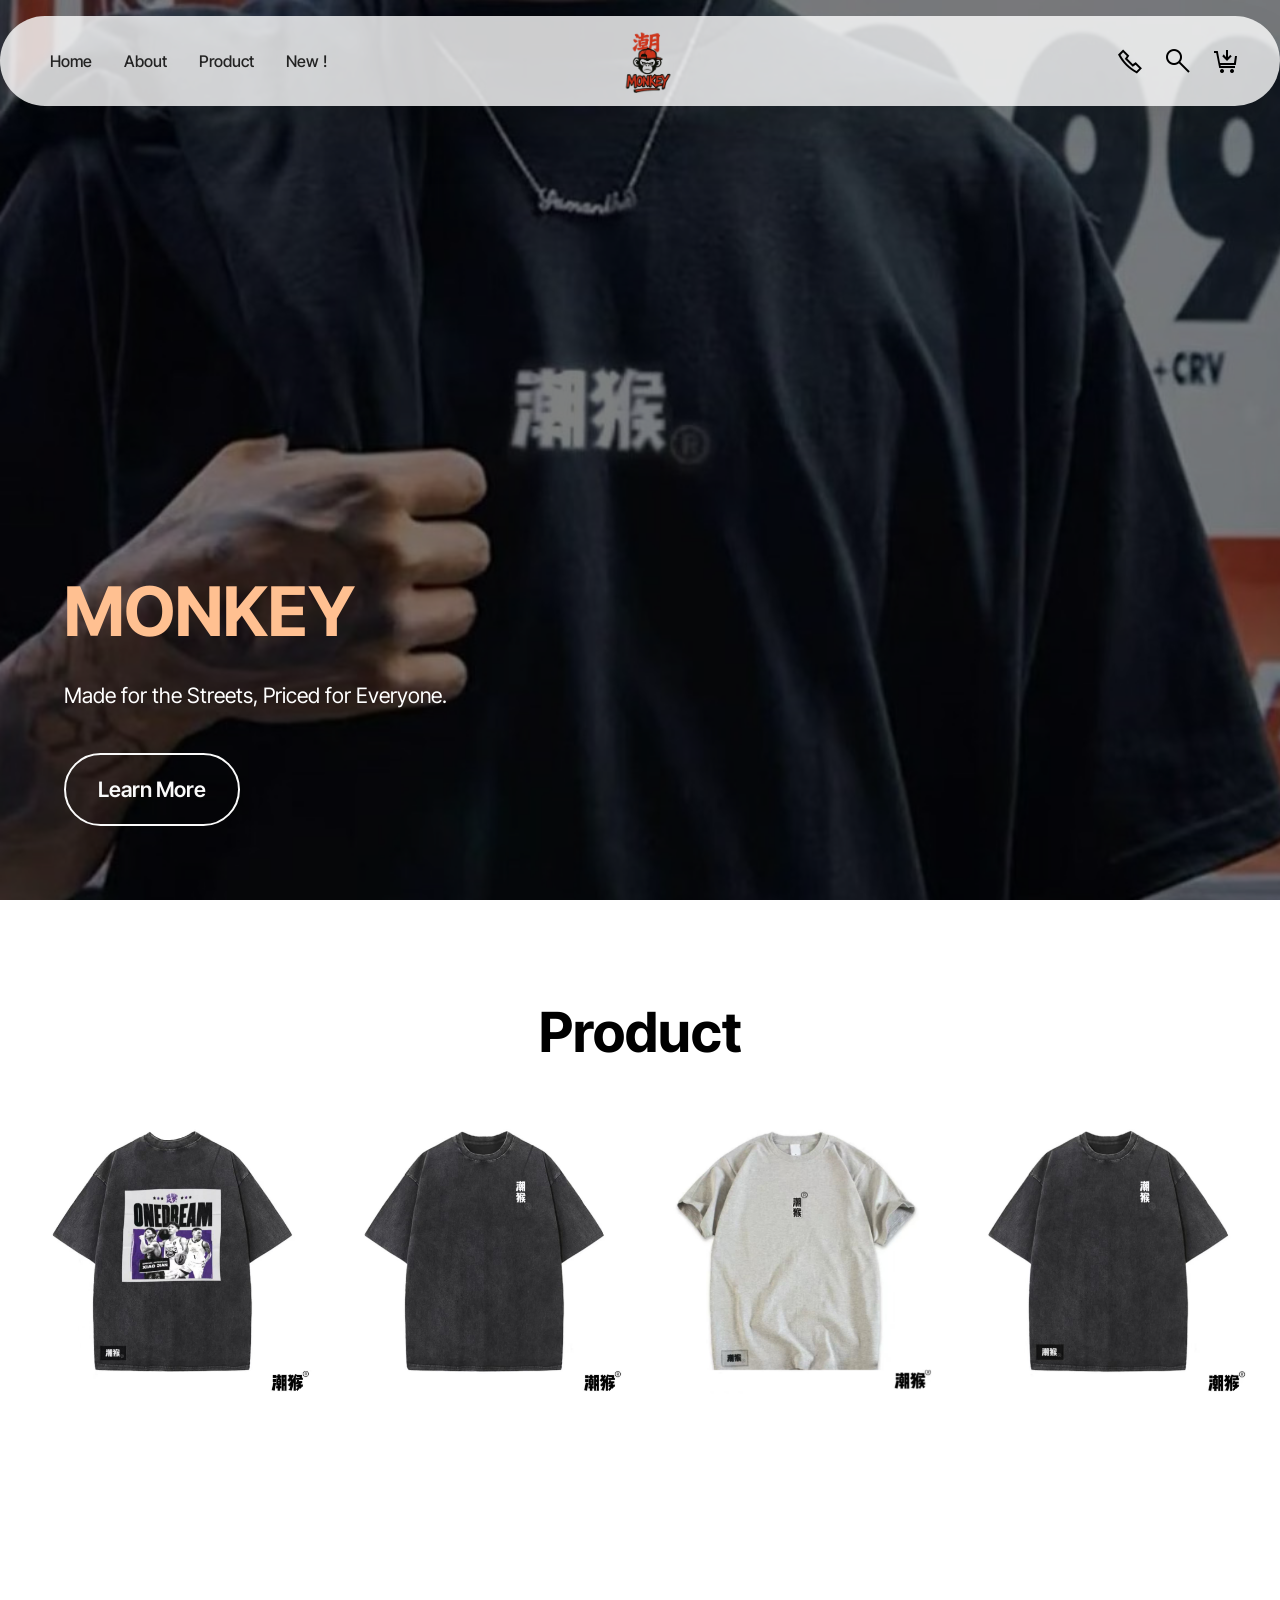
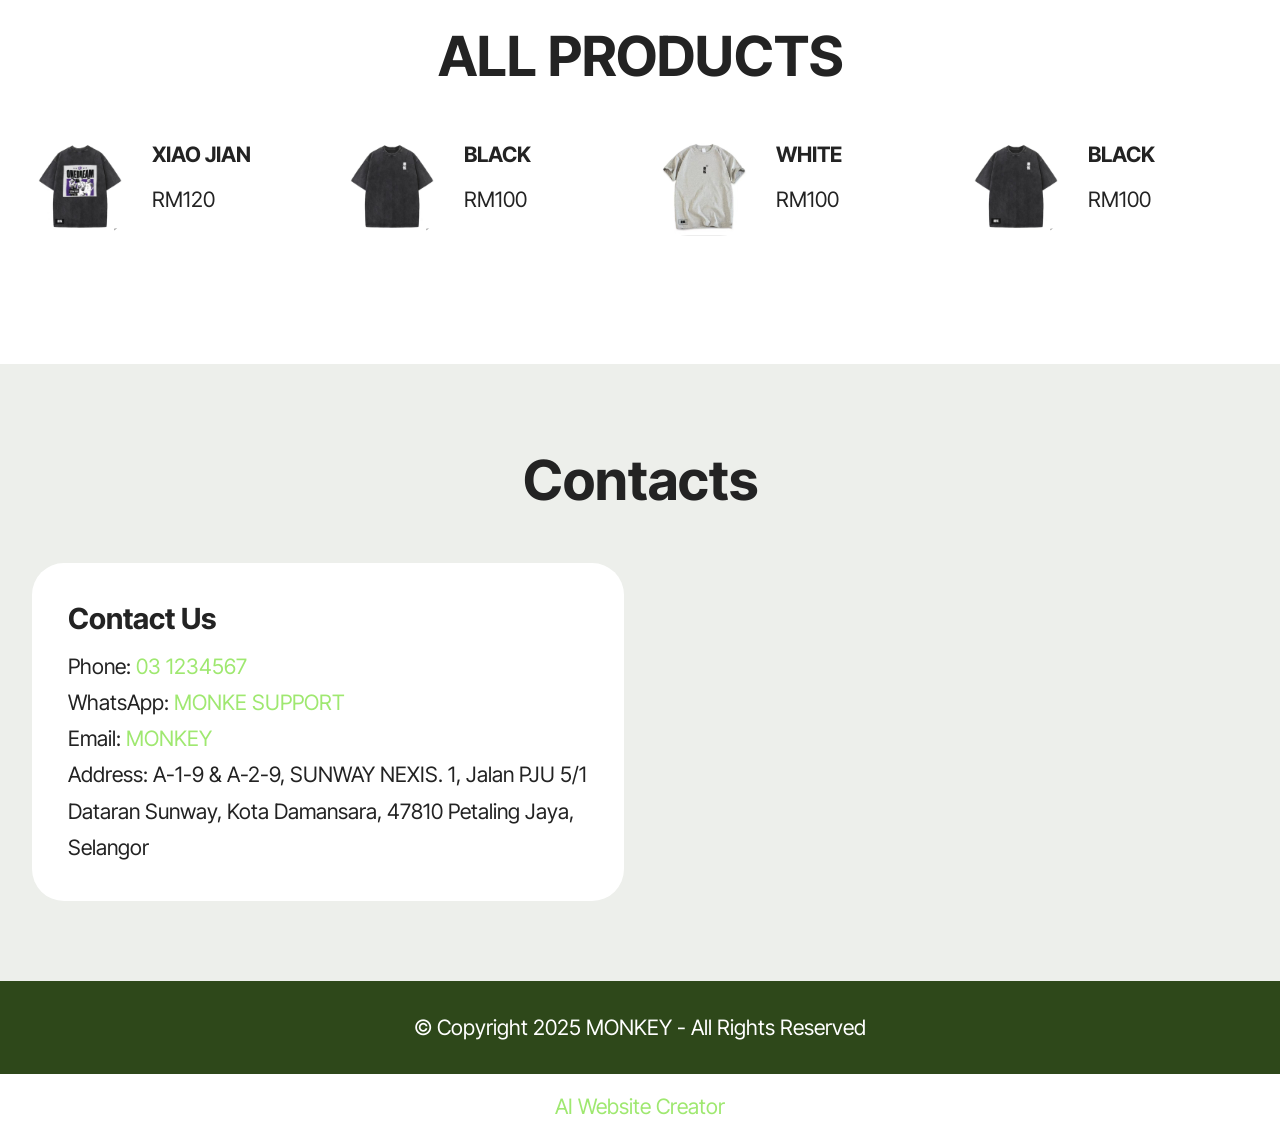
==== commit 33898b50: "create github pages" ====
--- a/index.html
+++ b/index.html
@@ -18,7 +18,7 @@
   <link rel="stylesheet" href="assets/theme/css/style.css">
   <link rel="preload" href="https://fonts.googleapis.com/css?family=Inter+Tight:100,200,300,400,500,600,700,800,900,100i,200i,300i,400i,500i,600i,700i,800i,900i&display=swap" as="style" onload="this.onload=null;this.rel='stylesheet'">
   <noscript><link rel="stylesheet" href="https://fonts.googleapis.com/css?family=Inter+Tight:100,200,300,400,500,600,700,800,900,100i,200i,300i,400i,500i,600i,700i,800i,900i&display=swap"></noscript>
-  <link rel="preload" as="style" href="assets/mobirise/css/mbr-additional.css?v=M5MMkS"><link rel="stylesheet" href="assets/mobirise/css/mbr-additional.css?v=M5MMkS" type="text/css">
+  <link rel="preload" as="style" href="assets/mobirise/css/mbr-additional.css?v=vX3Qfa"><link rel="stylesheet" href="assets/mobirise/css/mbr-additional.css?v=vX3Qfa" type="text/css">
 
   
   
@@ -266,7 +266,7 @@
             </div>
         </div>
     </div>
-</section><section class="display-7" style="padding: 0;align-items: center;justify-content: center;flex-wrap: wrap;    align-content: center;display: flex;position: relative;height: 4rem;"><a href="https://mobiri.se/" style="flex: 1 1;height: 4rem;position: absolute;width: 100%;z-index: 1;"><img alt="" style="height: 4rem;" src="[data-uri]"></a><p style="margin: 0;text-align: center;" class="display-7">&#8204;</p><a style="z-index:1" href="https://mobirise.com/builder/ai-website-creator.html">Best AI Website Creator</a></section><script src="assets/bootstrap/js/bootstrap.bundle.min.js"></script>  <script src="assets/parallax/jarallax.js"></script>  <script src="assets/smoothscroll/smooth-scroll.js"></script>  <script src="assets/ytplayer/index.js"></script>  <script src="assets/dropdown/js/navbar-dropdown.js"></script>  <script src="assets/theme/js/script.js"></script>  
+</section><section class="display-7" style="padding: 0;align-items: center;justify-content: center;flex-wrap: wrap;    align-content: center;display: flex;position: relative;height: 4rem;"><a href="https://mobiri.se/" style="flex: 1 1;height: 4rem;position: absolute;width: 100%;z-index: 1;"><img alt="" style="height: 4rem;" src="[data-uri]"></a><p style="margin: 0;text-align: center;" class="display-7">&#8204;</p><a style="z-index:1" href="https://mobirise.com/builder/ai-website-creator.html">AI Website Creator</a></section><script src="assets/bootstrap/js/bootstrap.bundle.min.js"></script>  <script src="assets/parallax/jarallax.js"></script>  <script src="assets/smoothscroll/smooth-scroll.js"></script>  <script src="assets/ytplayer/index.js"></script>  <script src="assets/dropdown/js/navbar-dropdown.js"></script>  <script src="assets/theme/js/script.js"></script>  
   
   
 </body>
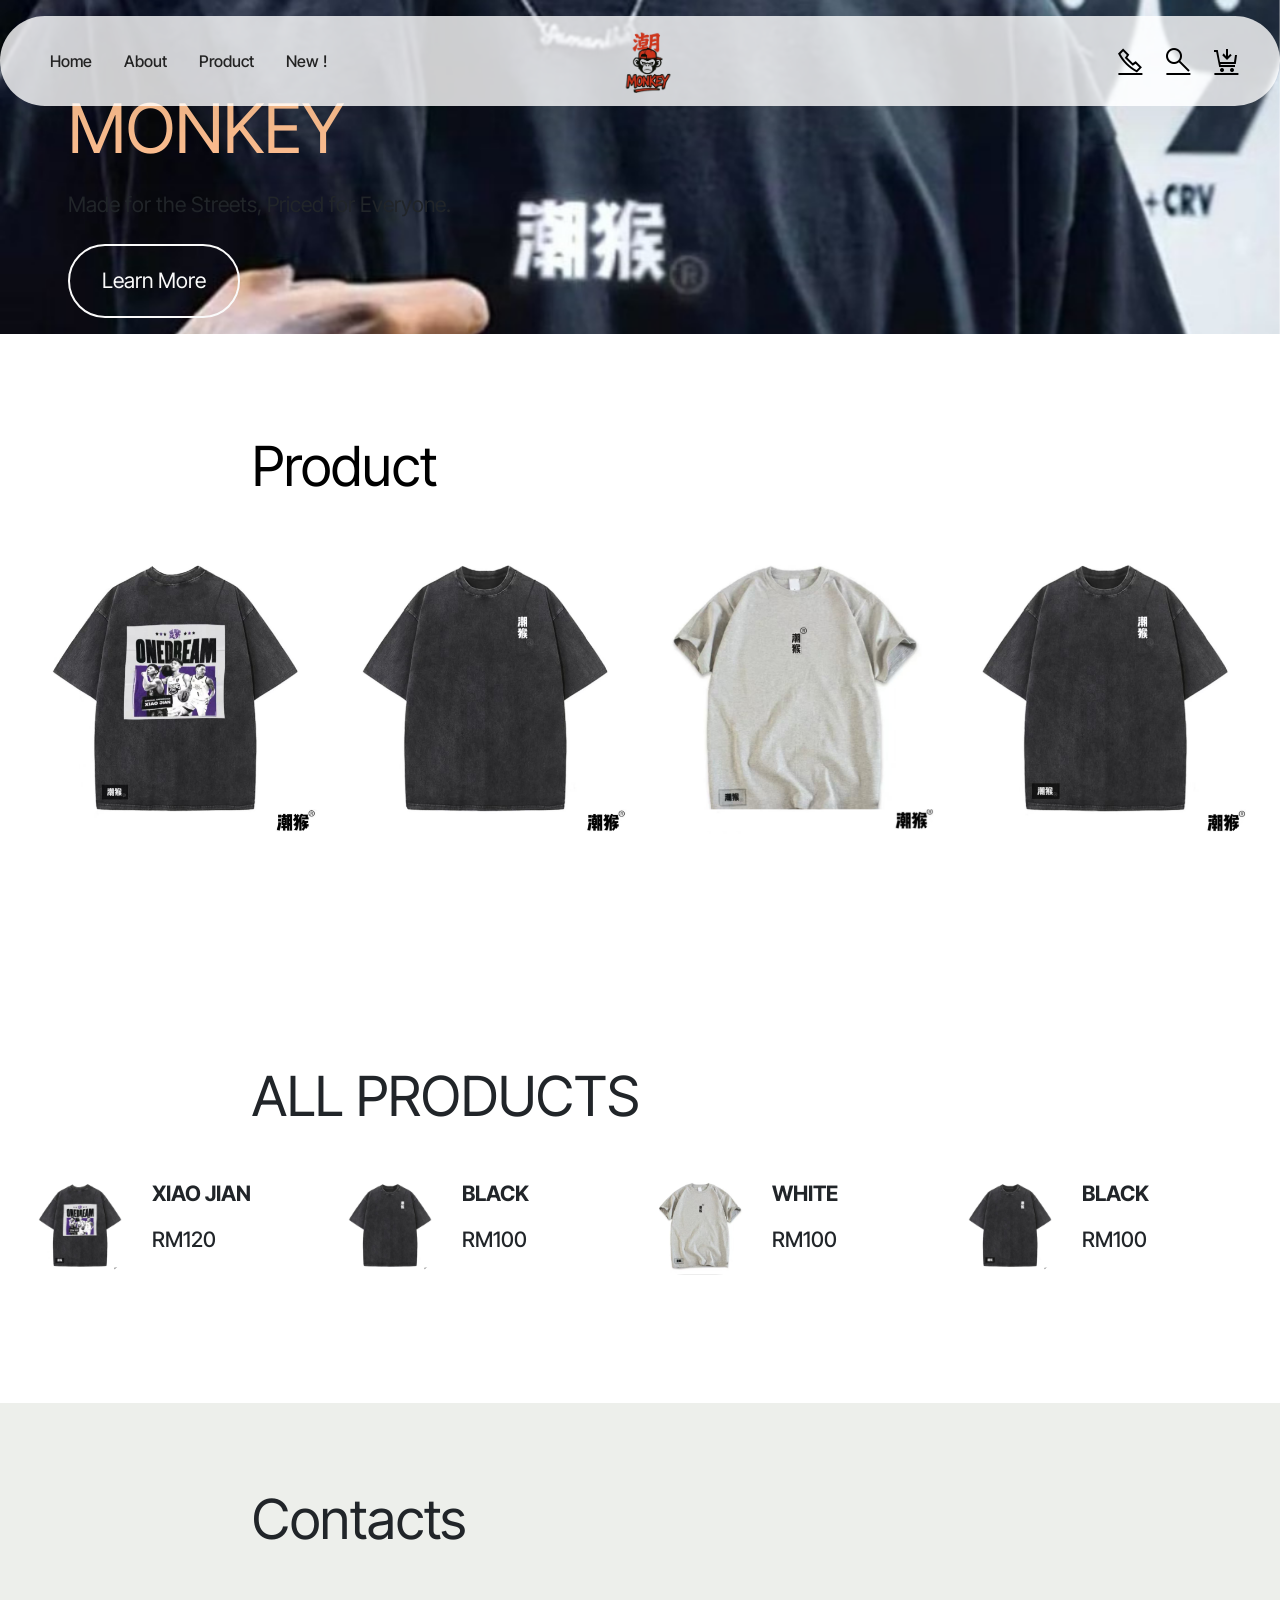
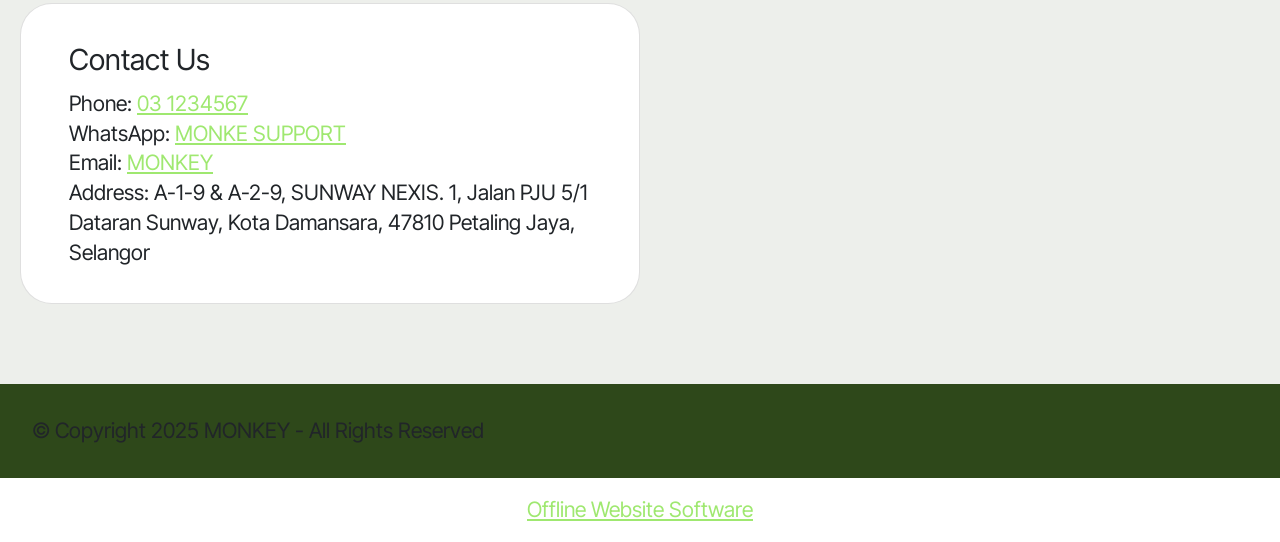
==== commit 542e7478: "create github pages" ====
--- a/index.html
+++ b/index.html
@@ -18,7 +18,7 @@
   <link rel="stylesheet" href="assets/theme/css/style.css">
   <link rel="preload" href="https://fonts.googleapis.com/css?family=Inter+Tight:100,200,300,400,500,600,700,800,900,100i,200i,300i,400i,500i,600i,700i,800i,900i&display=swap" as="style" onload="this.onload=null;this.rel='stylesheet'">
   <noscript><link rel="stylesheet" href="https://fonts.googleapis.com/css?family=Inter+Tight:100,200,300,400,500,600,700,800,900,100i,200i,300i,400i,500i,600i,700i,800i,900i&display=swap"></noscript>
-  <link rel="preload" as="style" href="assets/mobirise/css/mbr-additional.css?v=vX3Qfa"><link rel="stylesheet" href="assets/mobirise/css/mbr-additional.css?v=vX3Qfa" type="text/css">
+  <link rel="preload" as="style" href="assets/mobirise/css/mbr-additional.css?v=X4Khxu"><link rel="stylesheet" href="assets/mobirise/css/mbr-additional.css?v=X4Khxu" type="text/css">
 
   
   
@@ -266,7 +266,7 @@
             </div>
         </div>
     </div>
-</section><section class="display-7" style="padding: 0;align-items: center;justify-content: center;flex-wrap: wrap;    align-content: center;display: flex;position: relative;height: 4rem;"><a href="https://mobiri.se/" style="flex: 1 1;height: 4rem;position: absolute;width: 100%;z-index: 1;"><img alt="" style="height: 4rem;" src="[data-uri]"></a><p style="margin: 0;text-align: center;" class="display-7">&#8204;</p><a style="z-index:1" href="https://mobirise.com/builder/ai-website-creator.html">AI Website Creator</a></section><script src="assets/bootstrap/js/bootstrap.bundle.min.js"></script>  <script src="assets/parallax/jarallax.js"></script>  <script src="assets/smoothscroll/smooth-scroll.js"></script>  <script src="assets/ytplayer/index.js"></script>  <script src="assets/dropdown/js/navbar-dropdown.js"></script>  <script src="assets/theme/js/script.js"></script>  
+</section><section class="display-7" style="padding: 0;align-items: center;justify-content: center;flex-wrap: wrap;    align-content: center;display: flex;position: relative;height: 4rem;"><a href="https://mobiri.se/" style="flex: 1 1;height: 4rem;position: absolute;width: 100%;z-index: 1;"><img alt="" style="height: 4rem;" src="[data-uri]"></a><p style="margin: 0;text-align: center;" class="display-7">&#8204;</p><a style="z-index:1" href="https://mobirise.com/offline-website-builder.html">Offline Website Software</a></section><script src="assets/bootstrap/js/bootstrap.bundle.min.js"></script>  <script src="assets/parallax/jarallax.js"></script>  <script src="assets/smoothscroll/smooth-scroll.js"></script>  <script src="assets/ytplayer/index.js"></script>  <script src="assets/dropdown/js/navbar-dropdown.js"></script>  <script src="assets/theme/js/script.js"></script>  
   
   
 </body>
--- a/assets/mobirise/css/mbr-additional.css
+++ b/assets/mobirise/css/mbr-additional.css
@@ -1590,3 +1590,2048 @@
   background-color: #2e481a;
   overflow: hidden;
 }
+.cid-uYOqZHu98b {
+  z-index: 1000;
+  width: 100%;
+}
+.cid-uYOqZHu98b .dropdown-item:before {
+  font-family: Moririse2 !important;
+  content: "\e966";
+  display: inline-block;
+  width: 0;
+  position: absolute;
+  left: 1rem;
+  top: 0.5rem;
+  margin-right: 0.5rem;
+  line-height: 1;
+  font-size: inherit;
+  vertical-align: middle;
+  text-align: center;
+  overflow: hidden;
+  transform: scale(0, 1);
+  transition: all 0.25s ease-in-out;
+}
+@media (max-width: 767px) {
+  .cid-uYOqZHu98b .navbar-toggler {
+    transform: scale(0.8);
+  }
+}
+.cid-uYOqZHu98b .navbar-nav {
+  margin: auto;
+  margin-left: 0;
+}
+@media (min-width: 992px) {
+  .cid-uYOqZHu98b .navbar-nav {
+    max-width: 45%;
+  }
+}
+.cid-uYOqZHu98b .navbar-nav .nav-item {
+  padding: 0 !important;
+  transition: .3s all !important;
+}
+.cid-uYOqZHu98b .navbar-nav .nav-item .nav-link {
+  padding: 16px !important;
+  margin: 0 !important;
+  border-radius: 1rem !important;
+  transition: .3s all !important;
+}
+.cid-uYOqZHu98b .navbar-nav .nav-item .nav-link:hover {
+  background-color: rgba(27, 31, 10, 0.06);
+}
+.cid-uYOqZHu98b .navbar-nav .open .nav-link::after {
+  transform: rotate(180deg);
+}
+@media (min-width: 992px) {
+  .cid-uYOqZHu98b .navbar-nav .open .nav-link::before {
+    content: "";
+    width: 100%;
+    height: 20px;
+    top: 100%;
+    background: transparent;
+    position: absolute;
+  }
+}
+.cid-uYOqZHu98b .navbar-nav .dropdown-item {
+  padding: 12px !important;
+  border-radius: 0.5rem !important;
+  margin: 0 8px !important;
+  transition: .3s all !important;
+}
+.cid-uYOqZHu98b .navbar-nav .dropdown-item:hover {
+  background-color: rgba(27, 31, 10, 0.06);
+}
+@media (min-width: 992px) {
+  .cid-uYOqZHu98b .navbar-nav {
+    padding-left: 1.5rem;
+  }
+}
+.cid-uYOqZHu98b .navbar-logo {
+  padding-left: 1rem;
+  margin: 0 !important;
+}
+@media (min-width: 992px) {
+  .cid-uYOqZHu98b .navbar-logo {
+    position: absolute;
+    left: 50%;
+    top: 50%;
+    transform: translate(-50%, -50%);
+  }
+}
+@media (max-width: 767px) {
+  .cid-uYOqZHu98b .navbar-logo {
+    padding-left: 1rem;
+  }
+}
+.cid-uYOqZHu98b .navbar-brand {
+  flex-shrink: 0;
+  align-items: center;
+  margin-right: 0;
+  padding: 10px 0;
+  transition: all 0.3s;
+  word-break: break-word;
+  z-index: 1;
+}
+.cid-uYOqZHu98b .navbar-brand img {
+  max-width: 100%;
+  max-height: 100%;
+  border-radius: 0px !important;
+}
+.cid-uYOqZHu98b .navbar-brand .navbar-caption {
+  line-height: inherit !important;
+}
+.cid-uYOqZHu98b .navbar-brand .navbar-logo a {
+  outline: none;
+}
+.cid-uYOqZHu98b .nav-link {
+  width: fit-content;
+  position: relative;
+}
+.cid-uYOqZHu98b .navbar-caption {
+  padding-left: 2rem;
+  padding-right: .5rem;
+}
+@media (max-width: 767px) {
+  .cid-uYOqZHu98b .navbar-caption {
+    padding-left: 1rem;
+  }
+}
+@media (max-width: 767px) {
+  .cid-uYOqZHu98b .nav-dropdown {
+    padding-bottom: 0.5rem;
+  }
+}
+.cid-uYOqZHu98b .nav-dropdown .link.dropdown-toggle::after {
+  margin-left: 0.5rem;
+  margin-top: 0.2rem;
+  transition: .3s all;
+}
+.cid-uYOqZHu98b .container {
+  display: flex;
+  height: 90px;
+  position: relative;
+  padding: 0.5rem 0.6rem;
+  flex-wrap: nowrap;
+  background: rgba(255, 255, 255, 0.8) !important;
+  left: 0;
+  right: 0;
+  -webkit-box-pack: justify;
+  -ms-flex-pack: justify;
+  justify-content: flex-end;
+  -webkit-box-align: center;
+  -webkit-align-items: center;
+  -ms-flex-align: center;
+  align-items: center;
+  border-radius: 100vw;
+  margin-top: 1rem;
+  background-color: #ffffff;
+  box-shadow: 0 30px 60px 0 rgba(27, 31, 10, 0.08);
+}
+@media (max-width: 992px) {
+  .cid-uYOqZHu98b .container {
+    padding-right: 2rem;
+  }
+}
+@media (max-width: 767px) {
+  .cid-uYOqZHu98b .container {
+    width: 95%;
+    height: 56px !important;
+    padding-right: 1rem;
+    margin-top: 0rem;
+  }
+}
+.cid-uYOqZHu98b .iconfont-wrapper {
+  color: #000000 !important;
+  font-size: 1.5rem;
+  padding-right: 0.5rem;
+}
+.cid-uYOqZHu98b .dropdown-menu {
+  flex-wrap: wrap;
+  flex-direction: column;
+  max-width: 100%;
+  padding: 12px 4px !important;
+  border-radius: 1.5rem;
+  transition: .3s all !important;
+  min-width: auto;
+  background: #ffffff;
+  background: rgba(255, 255, 255, 0.8) !important;
+}
+.cid-uYOqZHu98b .nav-item:focus,
+.cid-uYOqZHu98b .nav-link:focus {
+  outline: none;
+}
+.cid-uYOqZHu98b .dropdown .dropdown-menu .dropdown-item {
+  width: auto;
+  transition: all 0.25s ease-in-out;
+}
+.cid-uYOqZHu98b .dropdown .dropdown-menu .dropdown-item::after {
+  right: 0.5rem;
+}
+.cid-uYOqZHu98b .dropdown .dropdown-menu .dropdown-item .mbr-iconfont {
+  margin-right: 0.5rem;
+  vertical-align: sub;
+}
+.cid-uYOqZHu98b .dropdown .dropdown-menu .dropdown-item .mbr-iconfont:before {
+  display: inline-block;
+  transform: scale(1, 1);
+  transition: all 0.25s ease-in-out;
+}
+.cid-uYOqZHu98b .collapsed .dropdown-menu .dropdown-item:before {
+  display: none;
+}
+.cid-uYOqZHu98b .collapsed .dropdown .dropdown-menu .dropdown-item {
+  padding: 0.235em 1.5em 0.235em 1.5em !important;
+  transition: none;
+  margin: 0 !important;
+}
+.cid-uYOqZHu98b .navbar {
+  min-height: 90px;
+  transition: all 0.3s;
+  border-bottom: 1px solid transparent;
+  background: transparent !important;
+  padding: 0 !important;
+  border: none !important;
+  box-shadow: none !important;
+  border-radius: 0 !important;
+}
+.cid-uYOqZHu98b .navbar.opened {
+  transition: all 0.3s;
+}
+.cid-uYOqZHu98b .navbar .dropdown-item {
+  padding: 0.5rem 1.8rem;
+}
+.cid-uYOqZHu98b .navbar .navbar-logo img {
+  width: auto;
+}
+.cid-uYOqZHu98b .navbar .navbar-collapse {
+  justify-content: flex-end;
+}
+.cid-uYOqZHu98b .navbar.collapsed {
+  justify-content: center;
+}
+.cid-uYOqZHu98b .navbar.collapsed .nav-item .nav-link::before {
+  display: none;
+}
+.cid-uYOqZHu98b .navbar.collapsed.opened .dropdown-menu {
+  top: 0;
+}
+@media (min-width: 992px) {
+  .cid-uYOqZHu98b .navbar.collapsed.opened:not(.navbar-short) .navbar-collapse {
+    max-height: calc(98.5vh - 4rem);
+  }
+}
+.cid-uYOqZHu98b .navbar.collapsed .dropdown-menu .dropdown-submenu {
+  left: 0 !important;
+}
+.cid-uYOqZHu98b .navbar.collapsed .dropdown-menu .dropdown-item:after {
+  right: auto;
+}
+.cid-uYOqZHu98b .navbar.collapsed .dropdown-menu .dropdown-toggle[data-toggle="dropdown-submenu"]:after {
+  margin-left: 0.5rem;
+  margin-top: 0.2rem;
+  border-top: 0.35em solid;
+  border-right: 0.35em solid transparent;
+  border-left: 0.35em solid transparent;
+  border-bottom: 0;
+  top: 41%;
+}
+.cid-uYOqZHu98b .navbar.collapsed ul.navbar-nav li {
+  margin: auto;
+}
+.cid-uYOqZHu98b .navbar.collapsed .dropdown-menu .dropdown-item {
+  padding: 0.25rem 1.5rem;
+  text-align: center;
+}
+.cid-uYOqZHu98b .navbar.collapsed .icons-menu {
+  padding-left: 0;
+  padding-right: 0;
+  padding-top: 0.5rem;
+  padding-bottom: 0.5rem;
+}
+@media (max-width: 767px) {
+  .cid-uYOqZHu98b .navbar {
+    min-height: 72px;
+  }
+  .cid-uYOqZHu98b .navbar .navbar-logo img {
+    height: 2rem !important;
+  }
+}
+@media (max-width: 991px) {
+  .cid-uYOqZHu98b .navbar .nav-item .nav-link::before {
+    display: none;
+  }
+  .cid-uYOqZHu98b .navbar.opened .dropdown-menu {
+    top: 0;
+  }
+  .cid-uYOqZHu98b .navbar .dropdown-menu .dropdown-submenu {
+    left: 0 !important;
+  }
+  .cid-uYOqZHu98b .navbar .dropdown-menu .dropdown-item:after {
+    right: auto;
+  }
+  .cid-uYOqZHu98b .navbar .dropdown-menu .dropdown-toggle[data-toggle="dropdown-submenu"]:after {
+    margin-left: 0.5rem;
+    margin-top: 0.2rem;
+    border-top: 0.35em solid;
+    border-right: 0.35em solid transparent;
+    border-left: 0.35em solid transparent;
+    border-bottom: 0;
+    top: 40%;
+  }
+  .cid-uYOqZHu98b .navbar .dropdown-menu .dropdown-item {
+    padding: 0.25rem 1.5rem !important;
+    text-align: center;
+  }
+  .cid-uYOqZHu98b .navbar .navbar-brand {
+    flex-shrink: initial;
+    flex-basis: auto;
+    word-break: break-word;
+    padding-right: 10px;
+  }
+  .cid-uYOqZHu98b .navbar .navbar-toggler {
+    flex-basis: auto;
+  }
+  .cid-uYOqZHu98b .navbar .icons-menu {
+    padding-left: 0;
+    padding-top: 0.5rem;
+    padding-bottom: 0.5rem;
+  }
+}
+.cid-uYOqZHu98b .navbar.navbar-short .navbar-logo img {
+  height: 2rem;
+}
+.cid-uYOqZHu98b .dropdown-item.active,
+.cid-uYOqZHu98b .dropdown-item:active {
+  background-color: transparent;
+}
+.cid-uYOqZHu98b .navbar-expand-lg .navbar-nav .nav-link {
+  padding: 0;
+}
+.cid-uYOqZHu98b .nav-dropdown .link.dropdown-toggle {
+  margin-right: 1.667em;
+}
+.cid-uYOqZHu98b .nav-dropdown .link.dropdown-toggle[aria-expanded="true"] {
+  margin-right: 0;
+  padding: 0.667em 1.667em;
+}
+.cid-uYOqZHu98b .navbar.navbar-expand-lg .dropdown .dropdown-menu {
+  background: #ffffff;
+}
+.cid-uYOqZHu98b .navbar.navbar-expand-lg .dropdown .dropdown-menu .dropdown-submenu {
+  margin: 0;
+  left: 105%;
+  transform: none;
+  top: -12px;
+}
+.cid-uYOqZHu98b .navbar .dropdown.open > .dropdown-menu {
+  display: flex;
+}
+.cid-uYOqZHu98b ul.navbar-nav {
+  flex-wrap: wrap;
+}
+.cid-uYOqZHu98b .navbar-buttons {
+  text-align: center;
+  min-width: 140px;
+}
+@media (max-width: 992px) {
+  .cid-uYOqZHu98b .navbar-buttons {
+    text-align: left;
+  }
+}
+.cid-uYOqZHu98b button.navbar-toggler {
+  outline: none;
+  width: 31px;
+  height: 20px;
+  cursor: pointer;
+  transition: all 0.2s;
+  position: relative;
+  align-self: center;
+}
+.cid-uYOqZHu98b button.navbar-toggler .hamburger span {
+  position: absolute;
+  right: 0;
+  width: 30px;
+  height: 2px;
+  border-right: 5px;
+  background-color: #000000;
+}
+.cid-uYOqZHu98b button.navbar-toggler .hamburger span:nth-child(1) {
+  top: 0;
+  transition: all 0.2s;
+}
+.cid-uYOqZHu98b button.navbar-toggler .hamburger span:nth-child(2) {
+  top: 8px;
+  transition: all 0.15s;
+}
+.cid-uYOqZHu98b button.navbar-toggler .hamburger span:nth-child(3) {
+  top: 8px;
+  transition: all 0.15s;
+}
+.cid-uYOqZHu98b button.navbar-toggler .hamburger span:nth-child(4) {
+  top: 16px;
+  transition: all 0.2s;
+}
+.cid-uYOqZHu98b nav.opened .hamburger span:nth-child(1) {
+  top: 8px;
+  width: 0;
+  opacity: 0;
+  right: 50%;
+  transition: all 0.2s;
+}
+.cid-uYOqZHu98b nav.opened .hamburger span:nth-child(2) {
+  transform: rotate(45deg);
+  transition: all 0.25s;
+}
+.cid-uYOqZHu98b nav.opened .hamburger span:nth-child(3) {
+  transform: rotate(-45deg);
+  transition: all 0.25s;
+}
+.cid-uYOqZHu98b nav.opened .hamburger span:nth-child(4) {
+  top: 8px;
+  width: 0;
+  opacity: 0;
+  right: 50%;
+  transition: all 0.2s;
+}
+.cid-uYOqZHu98b .navbar-dropdown {
+  padding: 0 1rem;
+}
+.cid-uYOqZHu98b a.nav-link {
+  display: flex;
+  align-items: center;
+  justify-content: center;
+}
+.cid-uYOqZHu98b .icons-menu {
+  flex-wrap: nowrap;
+  display: flex;
+  justify-content: center;
+  padding-left: 1rem;
+  padding-right: 1rem;
+  padding-top: 0.3rem;
+  text-align: center;
+}
+@media (max-width: 992px) {
+  .cid-uYOqZHu98b .icons-menu {
+    justify-content: flex-start;
+    margin-bottom: .5rem;
+  }
+}
+@media screen and (-ms-high-contrast: active), (-ms-high-contrast: none) {
+  .cid-uYOqZHu98b .navbar {
+    height: 70px;
+  }
+  .cid-uYOqZHu98b .navbar.opened {
+    height: auto;
+  }
+  .cid-uYOqZHu98b .nav-item .nav-link:hover::before {
+    width: 175%;
+    max-width: calc(100% + 2rem);
+    left: -1rem;
+  }
+}
+.cid-uYOqZHu98b .navbar .dropdown > .dropdown-menu {
+  display: none;
+  width: max-content;
+  max-width: 500px !important;
+  transform: translateX(-50%);
+  top: calc(100% + 20px);
+  left: 50%;
+}
+.cid-uYOqZHu98b .navbar .dropdown > .dropdown-menu .dropdown-item {
+  line-height: 1 !important;
+}
+.cid-uYOqZHu98b .navbar .dropdown > .dropdown-menu .dropdown .dropdown-item {
+  align-items: center;
+  display: flex;
+  height: max-content !important;
+  min-height: max-content !important;
+}
+.cid-uYOqZHu98b .navbar .dropdown > .dropdown-menu .dropdown .dropdown-item::after {
+  display: inline-block;
+  position: static;
+  margin-left: 0.5rem;
+  margin-top: 0;
+  margin-right: 0;
+  margin-bottom: 0;
+  transition: .3s all;
+  transform: rotate(-90deg);
+}
+.cid-uYOqZHu98b .navbar .dropdown > .dropdown-menu .dropdown.open .dropdown-item::after {
+  transform: rotate(0deg);
+}
+.cid-uYOqZHu98b .mbr-section-btn {
+  margin: -0.6rem -0.6rem;
+}
+.cid-uYOqZHu98b .navbar-toggler {
+  margin-left: 12px;
+  margin-right: 8px;
+  order: 1000;
+}
+@media (max-width: 991px) {
+  .cid-uYOqZHu98b .navbar-brand {
+    margin-right: auto;
+  }
+  .cid-uYOqZHu98b .navbar-collapse {
+    z-index: -1 !important;
+    position: absolute;
+    top: 110%;
+    left: 0;
+    width: 100%;
+    padding: 1rem;
+    border-radius: 1.5rem;
+    background: #ffffff;
+    opacity: 1;
+    border-color: rgba(255, 255, 255, 0.8) !important;
+    background: rgba(255, 255, 255, 0.8) !important;
+    backdrop-filter: blur(8px);
+  }
+  .cid-uYOqZHu98b .navbar-nav .nav-item .nav-link::after {
+    margin-left: 10px;
+  }
+  .cid-uYOqZHu98b .navbar-nav .dropdown-item:hover {
+    background-color: rgba(27, 31, 10, 0.06);
+  }
+  .cid-uYOqZHu98b .navbar .dropdown > .dropdown-menu {
+    max-width: 100% !important;
+    transform: translateX(0);
+    top: 10px;
+    left: 0;
+    padding: 8px !important;
+    border-radius: 1rem;
+    background-color: rgba(27, 31, 10, 0.04) !important;
+  }
+  .cid-uYOqZHu98b .navbar .dropdown > .dropdown-menu .dropdown-item {
+    padding: 8px !important;
+    line-height: 1 !important;
+    margin-bottom: 4px !important;
+  }
+  .cid-uYOqZHu98b .navbar .dropdown > .dropdown-menu .dropdown .dropdown-item {
+    align-items: center;
+    display: flex;
+    height: max-content !important;
+    min-height: max-content !important;
+  }
+  .cid-uYOqZHu98b .navbar .dropdown > .dropdown-menu .dropdown .dropdown-item::after {
+    display: inline-block;
+    position: static;
+    margin-left: 0.5rem;
+    margin-top: 0;
+    margin-right: 0;
+    margin-bottom: 0;
+    transition: .3s all;
+    transform: rotate(0deg);
+  }
+  .cid-uYOqZHu98b .navbar .dropdown > .dropdown-menu .dropdown.open .dropdown-item::after {
+    transform: rotate(180deg);
+  }
+  .cid-uYOqZHu98b .navbar .dropdown > .dropdown-menu .dropdown-submenu {
+    position: static;
+    width: 100%;
+    max-width: 100% !important;
+    transform: translateX(0) !important;
+    top: 0;
+    left: 0;
+    padding: 8px !important;
+    border-radius: 1rem;
+    background-color: rgba(27, 31, 10, 0.04) !important;
+  }
+  .cid-uYOqZHu98b .navbar .dropdown.open > .dropdown-menu {
+    display: flex !important;
+    flex-direction: column;
+    align-items: flex-start;
+  }
+}
+@media (max-width: 575px) {
+  .cid-uYOqZHu98b .navbar-collapse {
+    padding: 1rem;
+  }
+}
+.cid-uYUTw252ai {
+  padding-top: 5rem;
+  padding-bottom: 5rem;
+  background-color: #edefeb;
+}
+.cid-uYUTw252ai .mbr-fallback-image.disabled {
+  display: none;
+}
+.cid-uYUTw252ai .mbr-fallback-image {
+  display: block;
+  background-size: cover;
+  background-position: center center;
+  width: 100%;
+  height: 100%;
+  position: absolute;
+  top: 0;
+}
+@media (max-width: 767px) {
+  .cid-uYUTw252ai .card-content-text {
+    padding: 0 1.5rem 1.5rem 1.5rem;
+  }
+}
+@media (min-width: 768px) {
+  .cid-uYUTw252ai .card-content-text {
+    padding: 0 2.25rem 2.25rem 2.25rem;
+  }
+}
+@media (min-width: 992px) {
+  .cid-uYUTw252ai .card-content-text {
+    padding: 1rem 4rem 4rem 4rem;
+  }
+}
+.cid-uYUTw252ai .card-wrapper {
+  background: #ffffff;
+}
+.cid-uYUTw252ai .mbr-text,
+.cid-uYUTw252ai .mbr-section-btn {
+  color: #000000;
+  text-align: left;
+}
+.cid-uYUTw252ai .card-title,
+.cid-uYUTw252ai .card-box {
+  text-align: left;
+  color: #000000;
+}
+.cid-uYUTw252ai .image-wrapper img {
+  width: 100%;
+}
+.cid-uYUTzIT2Ky {
+  padding-top: 5rem;
+  padding-bottom: 5rem;
+  background-color: #ffffff;
+}
+.cid-uYUTzIT2Ky .mbr-fallback-image.disabled {
+  display: none;
+}
+.cid-uYUTzIT2Ky .mbr-fallback-image {
+  display: block;
+  background-size: cover;
+  background-position: center center;
+  width: 100%;
+  height: 100%;
+  position: absolute;
+  top: 0;
+}
+.cid-uYUTzIT2Ky .bg-facebook {
+  background: #1778f2;
+  color: #ffffff;
+}
+.cid-uYUTzIT2Ky .bg-facebook:hover {
+  background: #0b60cb;
+}
+.cid-uYUTzIT2Ky .bg-twitter {
+  background: #1da1f2;
+  color: #ffffff;
+}
+.cid-uYUTzIT2Ky .bg-twitter:hover {
+  background: #0c85d0;
+}
+.cid-uYUTzIT2Ky .bg-instagram {
+  background: #f00075;
+  color: #ffffff;
+}
+.cid-uYUTzIT2Ky .bg-instagram:hover {
+  background: #bd005c;
+}
+.cid-uYUTzIT2Ky .bg-tiktok {
+  background: #000000;
+  color: #ffffff;
+}
+.cid-uYUTzIT2Ky .bg-tiktok:hover {
+  background: #000000;
+}
+.cid-uYUTzIT2Ky .iconfont-wrapper {
+  display: inline-block;
+  font-size: 32px;
+  border-radius: 50%;
+  width: 72px;
+  height: 72px;
+  line-height: 72px;
+  text-align: center;
+  transition: all 0.3s ease-in-out;
+}
+.cid-uYUTzIT2Ky [class^="socicon-"]:before,
+.cid-uYUTzIT2Ky [class*=" socicon-"]:before {
+  line-height: 55px;
+  padding: .6rem;
+}
+.cid-uZ033DI4RM {
+  padding-top: 2rem;
+  padding-bottom: 2rem;
+  background-color: #2e481a;
+  overflow: hidden;
+}
+.cid-uYOqZHu98b {
+  z-index: 1000;
+  width: 100%;
+}
+.cid-uYOqZHu98b .dropdown-item:before {
+  font-family: Moririse2 !important;
+  content: "\e966";
+  display: inline-block;
+  width: 0;
+  position: absolute;
+  left: 1rem;
+  top: 0.5rem;
+  margin-right: 0.5rem;
+  line-height: 1;
+  font-size: inherit;
+  vertical-align: middle;
+  text-align: center;
+  overflow: hidden;
+  transform: scale(0, 1);
+  transition: all 0.25s ease-in-out;
+}
+@media (max-width: 767px) {
+  .cid-uYOqZHu98b .navbar-toggler {
+    transform: scale(0.8);
+  }
+}
+.cid-uYOqZHu98b .navbar-nav {
+  margin: auto;
+  margin-left: 0;
+}
+@media (min-width: 992px) {
+  .cid-uYOqZHu98b .navbar-nav {
+    max-width: 45%;
+  }
+}
+.cid-uYOqZHu98b .navbar-nav .nav-item {
+  padding: 0 !important;
+  transition: .3s all !important;
+}
+.cid-uYOqZHu98b .navbar-nav .nav-item .nav-link {
+  padding: 16px !important;
+  margin: 0 !important;
+  border-radius: 1rem !important;
+  transition: .3s all !important;
+}
+.cid-uYOqZHu98b .navbar-nav .nav-item .nav-link:hover {
+  background-color: rgba(27, 31, 10, 0.06);
+}
+.cid-uYOqZHu98b .navbar-nav .open .nav-link::after {
+  transform: rotate(180deg);
+}
+@media (min-width: 992px) {
+  .cid-uYOqZHu98b .navbar-nav .open .nav-link::before {
+    content: "";
+    width: 100%;
+    height: 20px;
+    top: 100%;
+    background: transparent;
+    position: absolute;
+  }
+}
+.cid-uYOqZHu98b .navbar-nav .dropdown-item {
+  padding: 12px !important;
+  border-radius: 0.5rem !important;
+  margin: 0 8px !important;
+  transition: .3s all !important;
+}
+.cid-uYOqZHu98b .navbar-nav .dropdown-item:hover {
+  background-color: rgba(27, 31, 10, 0.06);
+}
+@media (min-width: 992px) {
+  .cid-uYOqZHu98b .navbar-nav {
+    padding-left: 1.5rem;
+  }
+}
+.cid-uYOqZHu98b .navbar-logo {
+  padding-left: 1rem;
+  margin: 0 !important;
+}
+@media (min-width: 992px) {
+  .cid-uYOqZHu98b .navbar-logo {
+    position: absolute;
+    left: 50%;
+    top: 50%;
+    transform: translate(-50%, -50%);
+  }
+}
+@media (max-width: 767px) {
+  .cid-uYOqZHu98b .navbar-logo {
+    padding-left: 1rem;
+  }
+}
+.cid-uYOqZHu98b .navbar-brand {
+  flex-shrink: 0;
+  align-items: center;
+  margin-right: 0;
+  padding: 10px 0;
+  transition: all 0.3s;
+  word-break: break-word;
+  z-index: 1;
+}
+.cid-uYOqZHu98b .navbar-brand img {
+  max-width: 100%;
+  max-height: 100%;
+  border-radius: 0px !important;
+}
+.cid-uYOqZHu98b .navbar-brand .navbar-caption {
+  line-height: inherit !important;
+}
+.cid-uYOqZHu98b .navbar-brand .navbar-logo a {
+  outline: none;
+}
+.cid-uYOqZHu98b .nav-link {
+  width: fit-content;
+  position: relative;
+}
+.cid-uYOqZHu98b .navbar-caption {
+  padding-left: 2rem;
+  padding-right: .5rem;
+}
+@media (max-width: 767px) {
+  .cid-uYOqZHu98b .navbar-caption {
+    padding-left: 1rem;
+  }
+}
+@media (max-width: 767px) {
+  .cid-uYOqZHu98b .nav-dropdown {
+    padding-bottom: 0.5rem;
+  }
+}
+.cid-uYOqZHu98b .nav-dropdown .link.dropdown-toggle::after {
+  margin-left: 0.5rem;
+  margin-top: 0.2rem;
+  transition: .3s all;
+}
+.cid-uYOqZHu98b .container {
+  display: flex;
+  height: 90px;
+  position: relative;
+  padding: 0.5rem 0.6rem;
+  flex-wrap: nowrap;
+  background: rgba(255, 255, 255, 0.8) !important;
+  left: 0;
+  right: 0;
+  -webkit-box-pack: justify;
+  -ms-flex-pack: justify;
+  justify-content: flex-end;
+  -webkit-box-align: center;
+  -webkit-align-items: center;
+  -ms-flex-align: center;
+  align-items: center;
+  border-radius: 100vw;
+  margin-top: 1rem;
+  background-color: #ffffff;
+  box-shadow: 0 30px 60px 0 rgba(27, 31, 10, 0.08);
+}
+@media (max-width: 992px) {
+  .cid-uYOqZHu98b .container {
+    padding-right: 2rem;
+  }
+}
+@media (max-width: 767px) {
+  .cid-uYOqZHu98b .container {
+    width: 95%;
+    height: 56px !important;
+    padding-right: 1rem;
+    margin-top: 0rem;
+  }
+}
+.cid-uYOqZHu98b .iconfont-wrapper {
+  color: #000000 !important;
+  font-size: 1.5rem;
+  padding-right: 0.5rem;
+}
+.cid-uYOqZHu98b .dropdown-menu {
+  flex-wrap: wrap;
+  flex-direction: column;
+  max-width: 100%;
+  padding: 12px 4px !important;
+  border-radius: 1.5rem;
+  transition: .3s all !important;
+  min-width: auto;
+  background: #ffffff;
+  background: rgba(255, 255, 255, 0.8) !important;
+}
+.cid-uYOqZHu98b .nav-item:focus,
+.cid-uYOqZHu98b .nav-link:focus {
+  outline: none;
+}
+.cid-uYOqZHu98b .dropdown .dropdown-menu .dropdown-item {
+  width: auto;
+  transition: all 0.25s ease-in-out;
+}
+.cid-uYOqZHu98b .dropdown .dropdown-menu .dropdown-item::after {
+  right: 0.5rem;
+}
+.cid-uYOqZHu98b .dropdown .dropdown-menu .dropdown-item .mbr-iconfont {
+  margin-right: 0.5rem;
+  vertical-align: sub;
+}
+.cid-uYOqZHu98b .dropdown .dropdown-menu .dropdown-item .mbr-iconfont:before {
+  display: inline-block;
+  transform: scale(1, 1);
+  transition: all 0.25s ease-in-out;
+}
+.cid-uYOqZHu98b .collapsed .dropdown-menu .dropdown-item:before {
+  display: none;
+}
+.cid-uYOqZHu98b .collapsed .dropdown .dropdown-menu .dropdown-item {
+  padding: 0.235em 1.5em 0.235em 1.5em !important;
+  transition: none;
+  margin: 0 !important;
+}
+.cid-uYOqZHu98b .navbar {
+  min-height: 90px;
+  transition: all 0.3s;
+  border-bottom: 1px solid transparent;
+  background: transparent !important;
+  padding: 0 !important;
+  border: none !important;
+  box-shadow: none !important;
+  border-radius: 0 !important;
+}
+.cid-uYOqZHu98b .navbar.opened {
+  transition: all 0.3s;
+}
+.cid-uYOqZHu98b .navbar .dropdown-item {
+  padding: 0.5rem 1.8rem;
+}
+.cid-uYOqZHu98b .navbar .navbar-logo img {
+  width: auto;
+}
+.cid-uYOqZHu98b .navbar .navbar-collapse {
+  justify-content: flex-end;
+}
+.cid-uYOqZHu98b .navbar.collapsed {
+  justify-content: center;
+}
+.cid-uYOqZHu98b .navbar.collapsed .nav-item .nav-link::before {
+  display: none;
+}
+.cid-uYOqZHu98b .navbar.collapsed.opened .dropdown-menu {
+  top: 0;
+}
+@media (min-width: 992px) {
+  .cid-uYOqZHu98b .navbar.collapsed.opened:not(.navbar-short) .navbar-collapse {
+    max-height: calc(98.5vh - 4rem);
+  }
+}
+.cid-uYOqZHu98b .navbar.collapsed .dropdown-menu .dropdown-submenu {
+  left: 0 !important;
+}
+.cid-uYOqZHu98b .navbar.collapsed .dropdown-menu .dropdown-item:after {
+  right: auto;
+}
+.cid-uYOqZHu98b .navbar.collapsed .dropdown-menu .dropdown-toggle[data-toggle="dropdown-submenu"]:after {
+  margin-left: 0.5rem;
+  margin-top: 0.2rem;
+  border-top: 0.35em solid;
+  border-right: 0.35em solid transparent;
+  border-left: 0.35em solid transparent;
+  border-bottom: 0;
+  top: 41%;
+}
+.cid-uYOqZHu98b .navbar.collapsed ul.navbar-nav li {
+  margin: auto;
+}
+.cid-uYOqZHu98b .navbar.collapsed .dropdown-menu .dropdown-item {
+  padding: 0.25rem 1.5rem;
+  text-align: center;
+}
+.cid-uYOqZHu98b .navbar.collapsed .icons-menu {
+  padding-left: 0;
+  padding-right: 0;
+  padding-top: 0.5rem;
+  padding-bottom: 0.5rem;
+}
+@media (max-width: 767px) {
+  .cid-uYOqZHu98b .navbar {
+    min-height: 72px;
+  }
+  .cid-uYOqZHu98b .navbar .navbar-logo img {
+    height: 2rem !important;
+  }
+}
+@media (max-width: 991px) {
+  .cid-uYOqZHu98b .navbar .nav-item .nav-link::before {
+    display: none;
+  }
+  .cid-uYOqZHu98b .navbar.opened .dropdown-menu {
+    top: 0;
+  }
+  .cid-uYOqZHu98b .navbar .dropdown-menu .dropdown-submenu {
+    left: 0 !important;
+  }
+  .cid-uYOqZHu98b .navbar .dropdown-menu .dropdown-item:after {
+    right: auto;
+  }
+  .cid-uYOqZHu98b .navbar .dropdown-menu .dropdown-toggle[data-toggle="dropdown-submenu"]:after {
+    margin-left: 0.5rem;
+    margin-top: 0.2rem;
+    border-top: 0.35em solid;
+    border-right: 0.35em solid transparent;
+    border-left: 0.35em solid transparent;
+    border-bottom: 0;
+    top: 40%;
+  }
+  .cid-uYOqZHu98b .navbar .dropdown-menu .dropdown-item {
+    padding: 0.25rem 1.5rem !important;
+    text-align: center;
+  }
+  .cid-uYOqZHu98b .navbar .navbar-brand {
+    flex-shrink: initial;
+    flex-basis: auto;
+    word-break: break-word;
+    padding-right: 10px;
+  }
+  .cid-uYOqZHu98b .navbar .navbar-toggler {
+    flex-basis: auto;
+  }
+  .cid-uYOqZHu98b .navbar .icons-menu {
+    padding-left: 0;
+    padding-top: 0.5rem;
+    padding-bottom: 0.5rem;
+  }
+}
+.cid-uYOqZHu98b .navbar.navbar-short .navbar-logo img {
+  height: 2rem;
+}
+.cid-uYOqZHu98b .dropdown-item.active,
+.cid-uYOqZHu98b .dropdown-item:active {
+  background-color: transparent;
+}
+.cid-uYOqZHu98b .navbar-expand-lg .navbar-nav .nav-link {
+  padding: 0;
+}
+.cid-uYOqZHu98b .nav-dropdown .link.dropdown-toggle {
+  margin-right: 1.667em;
+}
+.cid-uYOqZHu98b .nav-dropdown .link.dropdown-toggle[aria-expanded="true"] {
+  margin-right: 0;
+  padding: 0.667em 1.667em;
+}
+.cid-uYOqZHu98b .navbar.navbar-expand-lg .dropdown .dropdown-menu {
+  background: #ffffff;
+}
+.cid-uYOqZHu98b .navbar.navbar-expand-lg .dropdown .dropdown-menu .dropdown-submenu {
+  margin: 0;
+  left: 105%;
+  transform: none;
+  top: -12px;
+}
+.cid-uYOqZHu98b .navbar .dropdown.open > .dropdown-menu {
+  display: flex;
+}
+.cid-uYOqZHu98b ul.navbar-nav {
+  flex-wrap: wrap;
+}
+.cid-uYOqZHu98b .navbar-buttons {
+  text-align: center;
+  min-width: 140px;
+}
+@media (max-width: 992px) {
+  .cid-uYOqZHu98b .navbar-buttons {
+    text-align: left;
+  }
+}
+.cid-uYOqZHu98b button.navbar-toggler {
+  outline: none;
+  width: 31px;
+  height: 20px;
+  cursor: pointer;
+  transition: all 0.2s;
+  position: relative;
+  align-self: center;
+}
+.cid-uYOqZHu98b button.navbar-toggler .hamburger span {
+  position: absolute;
+  right: 0;
+  width: 30px;
+  height: 2px;
+  border-right: 5px;
+  background-color: #000000;
+}
+.cid-uYOqZHu98b button.navbar-toggler .hamburger span:nth-child(1) {
+  top: 0;
+  transition: all 0.2s;
+}
+.cid-uYOqZHu98b button.navbar-toggler .hamburger span:nth-child(2) {
+  top: 8px;
+  transition: all 0.15s;
+}
+.cid-uYOqZHu98b button.navbar-toggler .hamburger span:nth-child(3) {
+  top: 8px;
+  transition: all 0.15s;
+}
+.cid-uYOqZHu98b button.navbar-toggler .hamburger span:nth-child(4) {
+  top: 16px;
+  transition: all 0.2s;
+}
+.cid-uYOqZHu98b nav.opened .hamburger span:nth-child(1) {
+  top: 8px;
+  width: 0;
+  opacity: 0;
+  right: 50%;
+  transition: all 0.2s;
+}
+.cid-uYOqZHu98b nav.opened .hamburger span:nth-child(2) {
+  transform: rotate(45deg);
+  transition: all 0.25s;
+}
+.cid-uYOqZHu98b nav.opened .hamburger span:nth-child(3) {
+  transform: rotate(-45deg);
+  transition: all 0.25s;
+}
+.cid-uYOqZHu98b nav.opened .hamburger span:nth-child(4) {
+  top: 8px;
+  width: 0;
+  opacity: 0;
+  right: 50%;
+  transition: all 0.2s;
+}
+.cid-uYOqZHu98b .navbar-dropdown {
+  padding: 0 1rem;
+}
+.cid-uYOqZHu98b a.nav-link {
+  display: flex;
+  align-items: center;
+  justify-content: center;
+}
+.cid-uYOqZHu98b .icons-menu {
+  flex-wrap: nowrap;
+  display: flex;
+  justify-content: center;
+  padding-left: 1rem;
+  padding-right: 1rem;
+  padding-top: 0.3rem;
+  text-align: center;
+}
+@media (max-width: 992px) {
+  .cid-uYOqZHu98b .icons-menu {
+    justify-content: flex-start;
+    margin-bottom: .5rem;
+  }
+}
+@media screen and (-ms-high-contrast: active), (-ms-high-contrast: none) {
+  .cid-uYOqZHu98b .navbar {
+    height: 70px;
+  }
+  .cid-uYOqZHu98b .navbar.opened {
+    height: auto;
+  }
+  .cid-uYOqZHu98b .nav-item .nav-link:hover::before {
+    width: 175%;
+    max-width: calc(100% + 2rem);
+    left: -1rem;
+  }
+}
+.cid-uYOqZHu98b .navbar .dropdown > .dropdown-menu {
+  display: none;
+  width: max-content;
+  max-width: 500px !important;
+  transform: translateX(-50%);
+  top: calc(100% + 20px);
+  left: 50%;
+}
+.cid-uYOqZHu98b .navbar .dropdown > .dropdown-menu .dropdown-item {
+  line-height: 1 !important;
+}
+.cid-uYOqZHu98b .navbar .dropdown > .dropdown-menu .dropdown .dropdown-item {
+  align-items: center;
+  display: flex;
+  height: max-content !important;
+  min-height: max-content !important;
+}
+.cid-uYOqZHu98b .navbar .dropdown > .dropdown-menu .dropdown .dropdown-item::after {
+  display: inline-block;
+  position: static;
+  margin-left: 0.5rem;
+  margin-top: 0;
+  margin-right: 0;
+  margin-bottom: 0;
+  transition: .3s all;
+  transform: rotate(-90deg);
+}
+.cid-uYOqZHu98b .navbar .dropdown > .dropdown-menu .dropdown.open .dropdown-item::after {
+  transform: rotate(0deg);
+}
+.cid-uYOqZHu98b .mbr-section-btn {
+  margin: -0.6rem -0.6rem;
+}
+.cid-uYOqZHu98b .navbar-toggler {
+  margin-left: 12px;
+  margin-right: 8px;
+  order: 1000;
+}
+@media (max-width: 991px) {
+  .cid-uYOqZHu98b .navbar-brand {
+    margin-right: auto;
+  }
+  .cid-uYOqZHu98b .navbar-collapse {
+    z-index: -1 !important;
+    position: absolute;
+    top: 110%;
+    left: 0;
+    width: 100%;
+    padding: 1rem;
+    border-radius: 1.5rem;
+    background: #ffffff;
+    opacity: 1;
+    border-color: rgba(255, 255, 255, 0.8) !important;
+    background: rgba(255, 255, 255, 0.8) !important;
+    backdrop-filter: blur(8px);
+  }
+  .cid-uYOqZHu98b .navbar-nav .nav-item .nav-link::after {
+    margin-left: 10px;
+  }
+  .cid-uYOqZHu98b .navbar-nav .dropdown-item:hover {
+    background-color: rgba(27, 31, 10, 0.06);
+  }
+  .cid-uYOqZHu98b .navbar .dropdown > .dropdown-menu {
+    max-width: 100% !important;
+    transform: translateX(0);
+    top: 10px;
+    left: 0;
+    padding: 8px !important;
+    border-radius: 1rem;
+    background-color: rgba(27, 31, 10, 0.04) !important;
+  }
+  .cid-uYOqZHu98b .navbar .dropdown > .dropdown-menu .dropdown-item {
+    padding: 8px !important;
+    line-height: 1 !important;
+    margin-bottom: 4px !important;
+  }
+  .cid-uYOqZHu98b .navbar .dropdown > .dropdown-menu .dropdown .dropdown-item {
+    align-items: center;
+    display: flex;
+    height: max-content !important;
+    min-height: max-content !important;
+  }
+  .cid-uYOqZHu98b .navbar .dropdown > .dropdown-menu .dropdown .dropdown-item::after {
+    display: inline-block;
+    position: static;
+    margin-left: 0.5rem;
+    margin-top: 0;
+    margin-right: 0;
+    margin-bottom: 0;
+    transition: .3s all;
+    transform: rotate(0deg);
+  }
+  .cid-uYOqZHu98b .navbar .dropdown > .dropdown-menu .dropdown.open .dropdown-item::after {
+    transform: rotate(180deg);
+  }
+  .cid-uYOqZHu98b .navbar .dropdown > .dropdown-menu .dropdown-submenu {
+    position: static;
+    width: 100%;
+    max-width: 100% !important;
+    transform: translateX(0) !important;
+    top: 0;
+    left: 0;
+    padding: 8px !important;
+    border-radius: 1rem;
+    background-color: rgba(27, 31, 10, 0.04) !important;
+  }
+  .cid-uYOqZHu98b .navbar .dropdown.open > .dropdown-menu {
+    display: flex !important;
+    flex-direction: column;
+    align-items: flex-start;
+  }
+}
+@media (max-width: 575px) {
+  .cid-uYOqZHu98b .navbar-collapse {
+    padding: 1rem;
+  }
+}
+.cid-uYXAUaFbC7 {
+  padding-top: 6rem;
+  padding-bottom: 6rem;
+  background-color: #ffffff;
+}
+.cid-uYXAUaFbC7 h6 {
+  line-height: 1.2;
+}
+.cid-uYXAUaFbC7 img,
+.cid-uYXAUaFbC7 .item-img {
+  width: 100%;
+  height: 100%;
+}
+.cid-uYXAUaFbC7 .item:focus,
+.cid-uYXAUaFbC7 span:focus {
+  outline: none;
+}
+.cid-uYXAUaFbC7 .item-wrapper {
+  position: relative;
+  display: flex;
+  flex-flow: column nowrap;
+  margin-bottom: 2rem;
+}
+.cid-uYXAUaFbC7 .mbr-section-btn {
+  margin-top: auto !important;
+  text-align: center;
+}
+.cid-uYXAUaFbC7 .mbr-section-title {
+  color: #000000;
+}
+.cid-uYXAUaFbC7 .mbr-text,
+.cid-uYXAUaFbC7 .mbr-section-btn {
+  color: #000000;
+}
+.cid-uYXAUaFbC7 .item-title {
+  color: #000000;
+  text-align: center;
+}
+.cid-uYXAUaFbC7 .item-subtitle {
+  color: #000000;
+  text-align: center;
+}
+.cid-uYXAUaFbC7 .item-text {
+  color: #000000;
+  text-align: center;
+}
+.cid-uYXAUaFbC7 .content-head {
+  max-width: 800px;
+}
+@media (max-width: 767px) {
+  .cid-uYXAUaFbC7 .item-wrapper {
+    margin-bottom: 1rem;
+  }
+}
+.cid-uYXB0Ynkl1 {
+  padding-top: 6rem;
+  padding-bottom: 6rem;
+  background-color: #edefeb;
+}
+.cid-uYXB0Ynkl1 .mbr-fallback-image.disabled {
+  display: none;
+}
+.cid-uYXB0Ynkl1 .mbr-fallback-image {
+  display: block;
+  background-size: cover;
+  background-position: center center;
+  width: 100%;
+  height: 100%;
+  position: absolute;
+  top: 0;
+}
+.cid-uYXB0Ynkl1 .row {
+  justify-content: center;
+}
+.cid-uYXB0Ynkl1 .item {
+  margin-bottom: 2rem;
+}
+@media (max-width: 767px) {
+  .cid-uYXB0Ynkl1 .item {
+    margin-bottom: 1rem;
+  }
+}
+.cid-uYXB0Ynkl1 .item .item-wrapper {
+  display: flex;
+  flex-direction: column;
+  height: 100%;
+  background: #ffffff;
+  padding: 2.25rem;
+}
+@media (min-width: 992px) and (max-width: 1200px) {
+  .cid-uYXB0Ynkl1 .item .item-wrapper {
+    padding: 2rem 1.5rem;
+  }
+}
+@media (max-width: 767px) {
+  .cid-uYXB0Ynkl1 .item .item-wrapper {
+    padding: 2rem 1.5rem;
+  }
+}
+.cid-uYXB0Ynkl1 .content-head {
+  max-width: 800px;
+}
+.cid-uZ033DI4RM {
+  padding-top: 2rem;
+  padding-bottom: 2rem;
+  background-color: #2e481a;
+  overflow: hidden;
+}
+.cid-uYOqZHu98b {
+  z-index: 1000;
+  width: 100%;
+}
+.cid-uYOqZHu98b .dropdown-item:before {
+  font-family: Moririse2 !important;
+  content: "\e966";
+  display: inline-block;
+  width: 0;
+  position: absolute;
+  left: 1rem;
+  top: 0.5rem;
+  margin-right: 0.5rem;
+  line-height: 1;
+  font-size: inherit;
+  vertical-align: middle;
+  text-align: center;
+  overflow: hidden;
+  transform: scale(0, 1);
+  transition: all 0.25s ease-in-out;
+}
+@media (max-width: 767px) {
+  .cid-uYOqZHu98b .navbar-toggler {
+    transform: scale(0.8);
+  }
+}
+.cid-uYOqZHu98b .navbar-nav {
+  margin: auto;
+  margin-left: 0;
+}
+@media (min-width: 992px) {
+  .cid-uYOqZHu98b .navbar-nav {
+    max-width: 45%;
+  }
+}
+.cid-uYOqZHu98b .navbar-nav .nav-item {
+  padding: 0 !important;
+  transition: .3s all !important;
+}
+.cid-uYOqZHu98b .navbar-nav .nav-item .nav-link {
+  padding: 16px !important;
+  margin: 0 !important;
+  border-radius: 1rem !important;
+  transition: .3s all !important;
+}
+.cid-uYOqZHu98b .navbar-nav .nav-item .nav-link:hover {
+  background-color: rgba(27, 31, 10, 0.06);
+}
+.cid-uYOqZHu98b .navbar-nav .open .nav-link::after {
+  transform: rotate(180deg);
+}
+@media (min-width: 992px) {
+  .cid-uYOqZHu98b .navbar-nav .open .nav-link::before {
+    content: "";
+    width: 100%;
+    height: 20px;
+    top: 100%;
+    background: transparent;
+    position: absolute;
+  }
+}
+.cid-uYOqZHu98b .navbar-nav .dropdown-item {
+  padding: 12px !important;
+  border-radius: 0.5rem !important;
+  margin: 0 8px !important;
+  transition: .3s all !important;
+}
+.cid-uYOqZHu98b .navbar-nav .dropdown-item:hover {
+  background-color: rgba(27, 31, 10, 0.06);
+}
+@media (min-width: 992px) {
+  .cid-uYOqZHu98b .navbar-nav {
+    padding-left: 1.5rem;
+  }
+}
+.cid-uYOqZHu98b .navbar-logo {
+  padding-left: 1rem;
+  margin: 0 !important;
+}
+@media (min-width: 992px) {
+  .cid-uYOqZHu98b .navbar-logo {
+    position: absolute;
+    left: 50%;
+    top: 50%;
+    transform: translate(-50%, -50%);
+  }
+}
+@media (max-width: 767px) {
+  .cid-uYOqZHu98b .navbar-logo {
+    padding-left: 1rem;
+  }
+}
+.cid-uYOqZHu98b .navbar-brand {
+  flex-shrink: 0;
+  align-items: center;
+  margin-right: 0;
+  padding: 10px 0;
+  transition: all 0.3s;
+  word-break: break-word;
+  z-index: 1;
+}
+.cid-uYOqZHu98b .navbar-brand img {
+  max-width: 100%;
+  max-height: 100%;
+  border-radius: 0px !important;
+}
+.cid-uYOqZHu98b .navbar-brand .navbar-caption {
+  line-height: inherit !important;
+}
+.cid-uYOqZHu98b .navbar-brand .navbar-logo a {
+  outline: none;
+}
+.cid-uYOqZHu98b .nav-link {
+  width: fit-content;
+  position: relative;
+}
+.cid-uYOqZHu98b .navbar-caption {
+  padding-left: 2rem;
+  padding-right: .5rem;
+}
+@media (max-width: 767px) {
+  .cid-uYOqZHu98b .navbar-caption {
+    padding-left: 1rem;
+  }
+}
+@media (max-width: 767px) {
+  .cid-uYOqZHu98b .nav-dropdown {
+    padding-bottom: 0.5rem;
+  }
+}
+.cid-uYOqZHu98b .nav-dropdown .link.dropdown-toggle::after {
+  margin-left: 0.5rem;
+  margin-top: 0.2rem;
+  transition: .3s all;
+}
+.cid-uYOqZHu98b .container {
+  display: flex;
+  height: 90px;
+  position: relative;
+  padding: 0.5rem 0.6rem;
+  flex-wrap: nowrap;
+  background: rgba(255, 255, 255, 0.8) !important;
+  left: 0;
+  right: 0;
+  -webkit-box-pack: justify;
+  -ms-flex-pack: justify;
+  justify-content: flex-end;
+  -webkit-box-align: center;
+  -webkit-align-items: center;
+  -ms-flex-align: center;
+  align-items: center;
+  border-radius: 100vw;
+  margin-top: 1rem;
+  background-color: #ffffff;
+  box-shadow: 0 30px 60px 0 rgba(27, 31, 10, 0.08);
+}
+@media (max-width: 992px) {
+  .cid-uYOqZHu98b .container {
+    padding-right: 2rem;
+  }
+}
+@media (max-width: 767px) {
+  .cid-uYOqZHu98b .container {
+    width: 95%;
+    height: 56px !important;
+    padding-right: 1rem;
+    margin-top: 0rem;
+  }
+}
+.cid-uYOqZHu98b .iconfont-wrapper {
+  color: #000000 !important;
+  font-size: 1.5rem;
+  padding-right: 0.5rem;
+}
+.cid-uYOqZHu98b .dropdown-menu {
+  flex-wrap: wrap;
+  flex-direction: column;
+  max-width: 100%;
+  padding: 12px 4px !important;
+  border-radius: 1.5rem;
+  transition: .3s all !important;
+  min-width: auto;
+  background: #ffffff;
+  background: rgba(255, 255, 255, 0.8) !important;
+}
+.cid-uYOqZHu98b .nav-item:focus,
+.cid-uYOqZHu98b .nav-link:focus {
+  outline: none;
+}
+.cid-uYOqZHu98b .dropdown .dropdown-menu .dropdown-item {
+  width: auto;
+  transition: all 0.25s ease-in-out;
+}
+.cid-uYOqZHu98b .dropdown .dropdown-menu .dropdown-item::after {
+  right: 0.5rem;
+}
+.cid-uYOqZHu98b .dropdown .dropdown-menu .dropdown-item .mbr-iconfont {
+  margin-right: 0.5rem;
+  vertical-align: sub;
+}
+.cid-uYOqZHu98b .dropdown .dropdown-menu .dropdown-item .mbr-iconfont:before {
+  display: inline-block;
+  transform: scale(1, 1);
+  transition: all 0.25s ease-in-out;
+}
+.cid-uYOqZHu98b .collapsed .dropdown-menu .dropdown-item:before {
+  display: none;
+}
+.cid-uYOqZHu98b .collapsed .dropdown .dropdown-menu .dropdown-item {
+  padding: 0.235em 1.5em 0.235em 1.5em !important;
+  transition: none;
+  margin: 0 !important;
+}
+.cid-uYOqZHu98b .navbar {
+  min-height: 90px;
+  transition: all 0.3s;
+  border-bottom: 1px solid transparent;
+  background: transparent !important;
+  padding: 0 !important;
+  border: none !important;
+  box-shadow: none !important;
+  border-radius: 0 !important;
+}
+.cid-uYOqZHu98b .navbar.opened {
+  transition: all 0.3s;
+}
+.cid-uYOqZHu98b .navbar .dropdown-item {
+  padding: 0.5rem 1.8rem;
+}
+.cid-uYOqZHu98b .navbar .navbar-logo img {
+  width: auto;
+}
+.cid-uYOqZHu98b .navbar .navbar-collapse {
+  justify-content: flex-end;
+}
+.cid-uYOqZHu98b .navbar.collapsed {
+  justify-content: center;
+}
+.cid-uYOqZHu98b .navbar.collapsed .nav-item .nav-link::before {
+  display: none;
+}
+.cid-uYOqZHu98b .navbar.collapsed.opened .dropdown-menu {
+  top: 0;
+}
+@media (min-width: 992px) {
+  .cid-uYOqZHu98b .navbar.collapsed.opened:not(.navbar-short) .navbar-collapse {
+    max-height: calc(98.5vh - 4rem);
+  }
+}
+.cid-uYOqZHu98b .navbar.collapsed .dropdown-menu .dropdown-submenu {
+  left: 0 !important;
+}
+.cid-uYOqZHu98b .navbar.collapsed .dropdown-menu .dropdown-item:after {
+  right: auto;
+}
+.cid-uYOqZHu98b .navbar.collapsed .dropdown-menu .dropdown-toggle[data-toggle="dropdown-submenu"]:after {
+  margin-left: 0.5rem;
+  margin-top: 0.2rem;
+  border-top: 0.35em solid;
+  border-right: 0.35em solid transparent;
+  border-left: 0.35em solid transparent;
+  border-bottom: 0;
+  top: 41%;
+}
+.cid-uYOqZHu98b .navbar.collapsed ul.navbar-nav li {
+  margin: auto;
+}
+.cid-uYOqZHu98b .navbar.collapsed .dropdown-menu .dropdown-item {
+  padding: 0.25rem 1.5rem;
+  text-align: center;
+}
+.cid-uYOqZHu98b .navbar.collapsed .icons-menu {
+  padding-left: 0;
+  padding-right: 0;
+  padding-top: 0.5rem;
+  padding-bottom: 0.5rem;
+}
+@media (max-width: 767px) {
+  .cid-uYOqZHu98b .navbar {
+    min-height: 72px;
+  }
+  .cid-uYOqZHu98b .navbar .navbar-logo img {
+    height: 2rem !important;
+  }
+}
+@media (max-width: 991px) {
+  .cid-uYOqZHu98b .navbar .nav-item .nav-link::before {
+    display: none;
+  }
+  .cid-uYOqZHu98b .navbar.opened .dropdown-menu {
+    top: 0;
+  }
+  .cid-uYOqZHu98b .navbar .dropdown-menu .dropdown-submenu {
+    left: 0 !important;
+  }
+  .cid-uYOqZHu98b .navbar .dropdown-menu .dropdown-item:after {
+    right: auto;
+  }
+  .cid-uYOqZHu98b .navbar .dropdown-menu .dropdown-toggle[data-toggle="dropdown-submenu"]:after {
+    margin-left: 0.5rem;
+    margin-top: 0.2rem;
+    border-top: 0.35em solid;
+    border-right: 0.35em solid transparent;
+    border-left: 0.35em solid transparent;
+    border-bottom: 0;
+    top: 40%;
+  }
+  .cid-uYOqZHu98b .navbar .dropdown-menu .dropdown-item {
+    padding: 0.25rem 1.5rem !important;
+    text-align: center;
+  }
+  .cid-uYOqZHu98b .navbar .navbar-brand {
+    flex-shrink: initial;
+    flex-basis: auto;
+    word-break: break-word;
+    padding-right: 10px;
+  }
+  .cid-uYOqZHu98b .navbar .navbar-toggler {
+    flex-basis: auto;
+  }
+  .cid-uYOqZHu98b .navbar .icons-menu {
+    padding-left: 0;
+    padding-top: 0.5rem;
+    padding-bottom: 0.5rem;
+  }
+}
+.cid-uYOqZHu98b .navbar.navbar-short .navbar-logo img {
+  height: 2rem;
+}
+.cid-uYOqZHu98b .dropdown-item.active,
+.cid-uYOqZHu98b .dropdown-item:active {
+  background-color: transparent;
+}
+.cid-uYOqZHu98b .navbar-expand-lg .navbar-nav .nav-link {
+  padding: 0;
+}
+.cid-uYOqZHu98b .nav-dropdown .link.dropdown-toggle {
+  margin-right: 1.667em;
+}
+.cid-uYOqZHu98b .nav-dropdown .link.dropdown-toggle[aria-expanded="true"] {
+  margin-right: 0;
+  padding: 0.667em 1.667em;
+}
+.cid-uYOqZHu98b .navbar.navbar-expand-lg .dropdown .dropdown-menu {
+  background: #ffffff;
+}
+.cid-uYOqZHu98b .navbar.navbar-expand-lg .dropdown .dropdown-menu .dropdown-submenu {
+  margin: 0;
+  left: 105%;
+  transform: none;
+  top: -12px;
+}
+.cid-uYOqZHu98b .navbar .dropdown.open > .dropdown-menu {
+  display: flex;
+}
+.cid-uYOqZHu98b ul.navbar-nav {
+  flex-wrap: wrap;
+}
+.cid-uYOqZHu98b .navbar-buttons {
+  text-align: center;
+  min-width: 140px;
+}
+@media (max-width: 992px) {
+  .cid-uYOqZHu98b .navbar-buttons {
+    text-align: left;
+  }
+}
+.cid-uYOqZHu98b button.navbar-toggler {
+  outline: none;
+  width: 31px;
+  height: 20px;
+  cursor: pointer;
+  transition: all 0.2s;
+  position: relative;
+  align-self: center;
+}
+.cid-uYOqZHu98b button.navbar-toggler .hamburger span {
+  position: absolute;
+  right: 0;
+  width: 30px;
+  height: 2px;
+  border-right: 5px;
+  background-color: #000000;
+}
+.cid-uYOqZHu98b button.navbar-toggler .hamburger span:nth-child(1) {
+  top: 0;
+  transition: all 0.2s;
+}
+.cid-uYOqZHu98b button.navbar-toggler .hamburger span:nth-child(2) {
+  top: 8px;
+  transition: all 0.15s;
+}
+.cid-uYOqZHu98b button.navbar-toggler .hamburger span:nth-child(3) {
+  top: 8px;
+  transition: all 0.15s;
+}
+.cid-uYOqZHu98b button.navbar-toggler .hamburger span:nth-child(4) {
+  top: 16px;
+  transition: all 0.2s;
+}
+.cid-uYOqZHu98b nav.opened .hamburger span:nth-child(1) {
+  top: 8px;
+  width: 0;
+  opacity: 0;
+  right: 50%;
+  transition: all 0.2s;
+}
+.cid-uYOqZHu98b nav.opened .hamburger span:nth-child(2) {
+  transform: rotate(45deg);
+  transition: all 0.25s;
+}
+.cid-uYOqZHu98b nav.opened .hamburger span:nth-child(3) {
+  transform: rotate(-45deg);
+  transition: all 0.25s;
+}
+.cid-uYOqZHu98b nav.opened .hamburger span:nth-child(4) {
+  top: 8px;
+  width: 0;
+  opacity: 0;
+  right: 50%;
+  transition: all 0.2s;
+}
+.cid-uYOqZHu98b .navbar-dropdown {
+  padding: 0 1rem;
+}
+.cid-uYOqZHu98b a.nav-link {
+  display: flex;
+  align-items: center;
+  justify-content: center;
+}
+.cid-uYOqZHu98b .icons-menu {
+  flex-wrap: nowrap;
+  display: flex;
+  justify-content: center;
+  padding-left: 1rem;
+  padding-right: 1rem;
+  padding-top: 0.3rem;
+  text-align: center;
+}
+@media (max-width: 992px) {
+  .cid-uYOqZHu98b .icons-menu {
+    justify-content: flex-start;
+    margin-bottom: .5rem;
+  }
+}
+@media screen and (-ms-high-contrast: active), (-ms-high-contrast: none) {
+  .cid-uYOqZHu98b .navbar {
+    height: 70px;
+  }
+  .cid-uYOqZHu98b .navbar.opened {
+    height: auto;
+  }
+  .cid-uYOqZHu98b .nav-item .nav-link:hover::before {
+    width: 175%;
+    max-width: calc(100% + 2rem);
+    left: -1rem;
+  }
+}
+.cid-uYOqZHu98b .navbar .dropdown > .dropdown-menu {
+  display: none;
+  width: max-content;
+  max-width: 500px !important;
+  transform: translateX(-50%);
+  top: calc(100% + 20px);
+  left: 50%;
+}
+.cid-uYOqZHu98b .navbar .dropdown > .dropdown-menu .dropdown-item {
+  line-height: 1 !important;
+}
+.cid-uYOqZHu98b .navbar .dropdown > .dropdown-menu .dropdown .dropdown-item {
+  align-items: center;
+  display: flex;
+  height: max-content !important;
+  min-height: max-content !important;
+}
+.cid-uYOqZHu98b .navbar .dropdown > .dropdown-menu .dropdown .dropdown-item::after {
+  display: inline-block;
+  position: static;
+  margin-left: 0.5rem;
+  margin-top: 0;
+  margin-right: 0;
+  margin-bottom: 0;
+  transition: .3s all;
+  transform: rotate(-90deg);
+}
+.cid-uYOqZHu98b .navbar .dropdown > .dropdown-menu .dropdown.open .dropdown-item::after {
+  transform: rotate(0deg);
+}
+.cid-uYOqZHu98b .mbr-section-btn {
+  margin: -0.6rem -0.6rem;
+}
+.cid-uYOqZHu98b .navbar-toggler {
+  margin-left: 12px;
+  margin-right: 8px;
+  order: 1000;
+}
+@media (max-width: 991px) {
+  .cid-uYOqZHu98b .navbar-brand {
+    margin-right: auto;
+  }
+  .cid-uYOqZHu98b .navbar-collapse {
+    z-index: -1 !important;
+    position: absolute;
+    top: 110%;
+    left: 0;
+    width: 100%;
+    padding: 1rem;
+    border-radius: 1.5rem;
+    background: #ffffff;
+    opacity: 1;
+    border-color: rgba(255, 255, 255, 0.8) !important;
+    background: rgba(255, 255, 255, 0.8) !important;
+    backdrop-filter: blur(8px);
+  }
+  .cid-uYOqZHu98b .navbar-nav .nav-item .nav-link::after {
+    margin-left: 10px;
+  }
+  .cid-uYOqZHu98b .navbar-nav .dropdown-item:hover {
+    background-color: rgba(27, 31, 10, 0.06);
+  }
+  .cid-uYOqZHu98b .navbar .dropdown > .dropdown-menu {
+    max-width: 100% !important;
+    transform: translateX(0);
+    top: 10px;
+    left: 0;
+    padding: 8px !important;
+    border-radius: 1rem;
+    background-color: rgba(27, 31, 10, 0.04) !important;
+  }
+  .cid-uYOqZHu98b .navbar .dropdown > .dropdown-menu .dropdown-item {
+    padding: 8px !important;
+    line-height: 1 !important;
+    margin-bottom: 4px !important;
+  }
+  .cid-uYOqZHu98b .navbar .dropdown > .dropdown-menu .dropdown .dropdown-item {
+    align-items: center;
+    display: flex;
+    height: max-content !important;
+    min-height: max-content !important;
+  }
+  .cid-uYOqZHu98b .navbar .dropdown > .dropdown-menu .dropdown .dropdown-item::after {
+    display: inline-block;
+    position: static;
+    margin-left: 0.5rem;
+    margin-top: 0;
+    margin-right: 0;
+    margin-bottom: 0;
+    transition: .3s all;
+    transform: rotate(0deg);
+  }
+  .cid-uYOqZHu98b .navbar .dropdown > .dropdown-menu .dropdown.open .dropdown-item::after {
+    transform: rotate(180deg);
+  }
+  .cid-uYOqZHu98b .navbar .dropdown > .dropdown-menu .dropdown-submenu {
+    position: static;
+    width: 100%;
+    max-width: 100% !important;
+    transform: translateX(0) !important;
+    top: 0;
+    left: 0;
+    padding: 8px !important;
+    border-radius: 1rem;
+    background-color: rgba(27, 31, 10, 0.04) !important;
+  }
+  .cid-uYOqZHu98b .navbar .dropdown.open > .dropdown-menu {
+    display: flex !important;
+    flex-direction: column;
+    align-items: flex-start;
+  }
+}
+@media (max-width: 575px) {
+  .cid-uYOqZHu98b .navbar-collapse {
+    padding: 1rem;
+  }
+}
+.cid-uYXBRw9CyX {
+  padding-top: 6rem;
+  padding-bottom: 6rem;
+  background-color: #ffffff;
+}
+.cid-uYXBRw9CyX .item-subtitle {
+  line-height: 1.2;
+  color: #000000;
+}
+.cid-uYXBRw9CyX img,
+.cid-uYXBRw9CyX .item-img {
+  width: 100%;
+  height: 100%;
+  object-fit: cover;
+}
+.cid-uYXBRw9CyX .item:focus,
+.cid-uYXBRw9CyX span:focus {
+  outline: none;
+}
+.cid-uYXBRw9CyX .item {
+  margin-bottom: 2rem;
+}
+@media (max-width: 767px) {
+  .cid-uYXBRw9CyX .item {
+    margin-bottom: 1rem;
+  }
+}
+.cid-uYXBRw9CyX .item-wrapper {
+  position: relative;
+  border-radius: 4px;
+  height: 100%;
+  display: flex;
+  flex-flow: column nowrap;
+}
+.cid-uYXBRw9CyX .mbr-section-title {
+  color: #232323;
+}
+.cid-uYXBRw9CyX .mbr-text,
+.cid-uYXBRw9CyX .mbr-section-btn {
+  color: #232323;
+}
+.cid-uYXBRw9CyX .item-title {
+  color: #232323;
+}
+.cid-uYXBRw9CyX .content-head {
+  max-width: 800px;
+}
+.cid-uZ033DI4RM {
+  padding-top: 2rem;
+  padding-bottom: 2rem;
+  background-color: #2e481a;
+  overflow: hidden;
+}
+.cid-uZ0gqN2lGW {
+  padding-top: 5rem;
+  padding-bottom: 5rem;
+  background-color: #edefeb;
+}
+.cid-uZ0gqN2lGW .mbr-fallback-image.disabled {
+  display: none;
+}
+.cid-uZ0gqN2lGW .mbr-fallback-image {
+  display: block;
+  background-size: cover;
+  background-position: center center;
+  width: 100%;
+  height: 100%;
+  position: absolute;
+  top: 0;
+}
+.cid-uZ0gqN2lGW .card-wrapper {
+  background: #ffffff;
+}
+@media (max-width: 767px) {
+  .cid-uZ0gqN2lGW .card-wrapper {
+    padding: 2rem 1.5rem;
+  }
+}
+@media (min-width: 768px) and (max-width: 991px) {
+  .cid-uZ0gqN2lGW .card-wrapper {
+    padding: 2.25rem;
+  }
+}
+@media (min-width: 992px) {
+  .cid-uZ0gqN2lGW .card-wrapper {
+    padding: 4rem;
+  }
+}
+.cid-uZ0gqN2lGW .mbr-text,
+.cid-uZ0gqN2lGW .mbr-section-btn {
+  color: #000000;
+  text-align: left;
+}
+.cid-uZ0gqN2lGW .card-title,
+.cid-uZ0gqN2lGW .card-box {
+  text-align: left;
+  color: #000000;
+}
--- a/assets/mobirise/css/mbr-additional.css
+++ b/assets/mobirise/css/mbr-additional.css
@@ -1590,3 +1590,2048 @@
   background-color: #2e481a;
   overflow: hidden;
 }
+.cid-uYOqZHu98b {
+  z-index: 1000;
+  width: 100%;
+}
+.cid-uYOqZHu98b .dropdown-item:before {
+  font-family: Moririse2 !important;
+  content: "\e966";
+  display: inline-block;
+  width: 0;
+  position: absolute;
+  left: 1rem;
+  top: 0.5rem;
+  margin-right: 0.5rem;
+  line-height: 1;
+  font-size: inherit;
+  vertical-align: middle;
+  text-align: center;
+  overflow: hidden;
+  transform: scale(0, 1);
+  transition: all 0.25s ease-in-out;
+}
+@media (max-width: 767px) {
+  .cid-uYOqZHu98b .navbar-toggler {
+    transform: scale(0.8);
+  }
+}
+.cid-uYOqZHu98b .navbar-nav {
+  margin: auto;
+  margin-left: 0;
+}
+@media (min-width: 992px) {
+  .cid-uYOqZHu98b .navbar-nav {
+    max-width: 45%;
+  }
+}
+.cid-uYOqZHu98b .navbar-nav .nav-item {
+  padding: 0 !important;
+  transition: .3s all !important;
+}
+.cid-uYOqZHu98b .navbar-nav .nav-item .nav-link {
+  padding: 16px !important;
+  margin: 0 !important;
+  border-radius: 1rem !important;
+  transition: .3s all !important;
+}
+.cid-uYOqZHu98b .navbar-nav .nav-item .nav-link:hover {
+  background-color: rgba(27, 31, 10, 0.06);
+}
+.cid-uYOqZHu98b .navbar-nav .open .nav-link::after {
+  transform: rotate(180deg);
+}
+@media (min-width: 992px) {
+  .cid-uYOqZHu98b .navbar-nav .open .nav-link::before {
+    content: "";
+    width: 100%;
+    height: 20px;
+    top: 100%;
+    background: transparent;
+    position: absolute;
+  }
+}
+.cid-uYOqZHu98b .navbar-nav .dropdown-item {
+  padding: 12px !important;
+  border-radius: 0.5rem !important;
+  margin: 0 8px !important;
+  transition: .3s all !important;
+}
+.cid-uYOqZHu98b .navbar-nav .dropdown-item:hover {
+  background-color: rgba(27, 31, 10, 0.06);
+}
+@media (min-width: 992px) {
+  .cid-uYOqZHu98b .navbar-nav {
+    padding-left: 1.5rem;
+  }
+}
+.cid-uYOqZHu98b .navbar-logo {
+  padding-left: 1rem;
+  margin: 0 !important;
+}
+@media (min-width: 992px) {
+  .cid-uYOqZHu98b .navbar-logo {
+    position: absolute;
+    left: 50%;
+    top: 50%;
+    transform: translate(-50%, -50%);
+  }
+}
+@media (max-width: 767px) {
+  .cid-uYOqZHu98b .navbar-logo {
+    padding-left: 1rem;
+  }
+}
+.cid-uYOqZHu98b .navbar-brand {
+  flex-shrink: 0;
+  align-items: center;
+  margin-right: 0;
+  padding: 10px 0;
+  transition: all 0.3s;
+  word-break: break-word;
+  z-index: 1;
+}
+.cid-uYOqZHu98b .navbar-brand img {
+  max-width: 100%;
+  max-height: 100%;
+  border-radius: 0px !important;
+}
+.cid-uYOqZHu98b .navbar-brand .navbar-caption {
+  line-height: inherit !important;
+}
+.cid-uYOqZHu98b .navbar-brand .navbar-logo a {
+  outline: none;
+}
+.cid-uYOqZHu98b .nav-link {
+  width: fit-content;
+  position: relative;
+}
+.cid-uYOqZHu98b .navbar-caption {
+  padding-left: 2rem;
+  padding-right: .5rem;
+}
+@media (max-width: 767px) {
+  .cid-uYOqZHu98b .navbar-caption {
+    padding-left: 1rem;
+  }
+}
+@media (max-width: 767px) {
+  .cid-uYOqZHu98b .nav-dropdown {
+    padding-bottom: 0.5rem;
+  }
+}
+.cid-uYOqZHu98b .nav-dropdown .link.dropdown-toggle::after {
+  margin-left: 0.5rem;
+  margin-top: 0.2rem;
+  transition: .3s all;
+}
+.cid-uYOqZHu98b .container {
+  display: flex;
+  height: 90px;
+  position: relative;
+  padding: 0.5rem 0.6rem;
+  flex-wrap: nowrap;
+  background: rgba(255, 255, 255, 0.8) !important;
+  left: 0;
+  right: 0;
+  -webkit-box-pack: justify;
+  -ms-flex-pack: justify;
+  justify-content: flex-end;
+  -webkit-box-align: center;
+  -webkit-align-items: center;
+  -ms-flex-align: center;
+  align-items: center;
+  border-radius: 100vw;
+  margin-top: 1rem;
+  background-color: #ffffff;
+  box-shadow: 0 30px 60px 0 rgba(27, 31, 10, 0.08);
+}
+@media (max-width: 992px) {
+  .cid-uYOqZHu98b .container {
+    padding-right: 2rem;
+  }
+}
+@media (max-width: 767px) {
+  .cid-uYOqZHu98b .container {
+    width: 95%;
+    height: 56px !important;
+    padding-right: 1rem;
+    margin-top: 0rem;
+  }
+}
+.cid-uYOqZHu98b .iconfont-wrapper {
+  color: #000000 !important;
+  font-size: 1.5rem;
+  padding-right: 0.5rem;
+}
+.cid-uYOqZHu98b .dropdown-menu {
+  flex-wrap: wrap;
+  flex-direction: column;
+  max-width: 100%;
+  padding: 12px 4px !important;
+  border-radius: 1.5rem;
+  transition: .3s all !important;
+  min-width: auto;
+  background: #ffffff;
+  background: rgba(255, 255, 255, 0.8) !important;
+}
+.cid-uYOqZHu98b .nav-item:focus,
+.cid-uYOqZHu98b .nav-link:focus {
+  outline: none;
+}
+.cid-uYOqZHu98b .dropdown .dropdown-menu .dropdown-item {
+  width: auto;
+  transition: all 0.25s ease-in-out;
+}
+.cid-uYOqZHu98b .dropdown .dropdown-menu .dropdown-item::after {
+  right: 0.5rem;
+}
+.cid-uYOqZHu98b .dropdown .dropdown-menu .dropdown-item .mbr-iconfont {
+  margin-right: 0.5rem;
+  vertical-align: sub;
+}
+.cid-uYOqZHu98b .dropdown .dropdown-menu .dropdown-item .mbr-iconfont:before {
+  display: inline-block;
+  transform: scale(1, 1);
+  transition: all 0.25s ease-in-out;
+}
+.cid-uYOqZHu98b .collapsed .dropdown-menu .dropdown-item:before {
+  display: none;
+}
+.cid-uYOqZHu98b .collapsed .dropdown .dropdown-menu .dropdown-item {
+  padding: 0.235em 1.5em 0.235em 1.5em !important;
+  transition: none;
+  margin: 0 !important;
+}
+.cid-uYOqZHu98b .navbar {
+  min-height: 90px;
+  transition: all 0.3s;
+  border-bottom: 1px solid transparent;
+  background: transparent !important;
+  padding: 0 !important;
+  border: none !important;
+  box-shadow: none !important;
+  border-radius: 0 !important;
+}
+.cid-uYOqZHu98b .navbar.opened {
+  transition: all 0.3s;
+}
+.cid-uYOqZHu98b .navbar .dropdown-item {
+  padding: 0.5rem 1.8rem;
+}
+.cid-uYOqZHu98b .navbar .navbar-logo img {
+  width: auto;
+}
+.cid-uYOqZHu98b .navbar .navbar-collapse {
+  justify-content: flex-end;
+}
+.cid-uYOqZHu98b .navbar.collapsed {
+  justify-content: center;
+}
+.cid-uYOqZHu98b .navbar.collapsed .nav-item .nav-link::before {
+  display: none;
+}
+.cid-uYOqZHu98b .navbar.collapsed.opened .dropdown-menu {
+  top: 0;
+}
+@media (min-width: 992px) {
+  .cid-uYOqZHu98b .navbar.collapsed.opened:not(.navbar-short) .navbar-collapse {
+    max-height: calc(98.5vh - 4rem);
+  }
+}
+.cid-uYOqZHu98b .navbar.collapsed .dropdown-menu .dropdown-submenu {
+  left: 0 !important;
+}
+.cid-uYOqZHu98b .navbar.collapsed .dropdown-menu .dropdown-item:after {
+  right: auto;
+}
+.cid-uYOqZHu98b .navbar.collapsed .dropdown-menu .dropdown-toggle[data-toggle="dropdown-submenu"]:after {
+  margin-left: 0.5rem;
+  margin-top: 0.2rem;
+  border-top: 0.35em solid;
+  border-right: 0.35em solid transparent;
+  border-left: 0.35em solid transparent;
+  border-bottom: 0;
+  top: 41%;
+}
+.cid-uYOqZHu98b .navbar.collapsed ul.navbar-nav li {
+  margin: auto;
+}
+.cid-uYOqZHu98b .navbar.collapsed .dropdown-menu .dropdown-item {
+  padding: 0.25rem 1.5rem;
+  text-align: center;
+}
+.cid-uYOqZHu98b .navbar.collapsed .icons-menu {
+  padding-left: 0;
+  padding-right: 0;
+  padding-top: 0.5rem;
+  padding-bottom: 0.5rem;
+}
+@media (max-width: 767px) {
+  .cid-uYOqZHu98b .navbar {
+    min-height: 72px;
+  }
+  .cid-uYOqZHu98b .navbar .navbar-logo img {
+    height: 2rem !important;
+  }
+}
+@media (max-width: 991px) {
+  .cid-uYOqZHu98b .navbar .nav-item .nav-link::before {
+    display: none;
+  }
+  .cid-uYOqZHu98b .navbar.opened .dropdown-menu {
+    top: 0;
+  }
+  .cid-uYOqZHu98b .navbar .dropdown-menu .dropdown-submenu {
+    left: 0 !important;
+  }
+  .cid-uYOqZHu98b .navbar .dropdown-menu .dropdown-item:after {
+    right: auto;
+  }
+  .cid-uYOqZHu98b .navbar .dropdown-menu .dropdown-toggle[data-toggle="dropdown-submenu"]:after {
+    margin-left: 0.5rem;
+    margin-top: 0.2rem;
+    border-top: 0.35em solid;
+    border-right: 0.35em solid transparent;
+    border-left: 0.35em solid transparent;
+    border-bottom: 0;
+    top: 40%;
+  }
+  .cid-uYOqZHu98b .navbar .dropdown-menu .dropdown-item {
+    padding: 0.25rem 1.5rem !important;
+    text-align: center;
+  }
+  .cid-uYOqZHu98b .navbar .navbar-brand {
+    flex-shrink: initial;
+    flex-basis: auto;
+    word-break: break-word;
+    padding-right: 10px;
+  }
+  .cid-uYOqZHu98b .navbar .navbar-toggler {
+    flex-basis: auto;
+  }
+  .cid-uYOqZHu98b .navbar .icons-menu {
+    padding-left: 0;
+    padding-top: 0.5rem;
+    padding-bottom: 0.5rem;
+  }
+}
+.cid-uYOqZHu98b .navbar.navbar-short .navbar-logo img {
+  height: 2rem;
+}
+.cid-uYOqZHu98b .dropdown-item.active,
+.cid-uYOqZHu98b .dropdown-item:active {
+  background-color: transparent;
+}
+.cid-uYOqZHu98b .navbar-expand-lg .navbar-nav .nav-link {
+  padding: 0;
+}
+.cid-uYOqZHu98b .nav-dropdown .link.dropdown-toggle {
+  margin-right: 1.667em;
+}
+.cid-uYOqZHu98b .nav-dropdown .link.dropdown-toggle[aria-expanded="true"] {
+  margin-right: 0;
+  padding: 0.667em 1.667em;
+}
+.cid-uYOqZHu98b .navbar.navbar-expand-lg .dropdown .dropdown-menu {
+  background: #ffffff;
+}
+.cid-uYOqZHu98b .navbar.navbar-expand-lg .dropdown .dropdown-menu .dropdown-submenu {
+  margin: 0;
+  left: 105%;
+  transform: none;
+  top: -12px;
+}
+.cid-uYOqZHu98b .navbar .dropdown.open > .dropdown-menu {
+  display: flex;
+}
+.cid-uYOqZHu98b ul.navbar-nav {
+  flex-wrap: wrap;
+}
+.cid-uYOqZHu98b .navbar-buttons {
+  text-align: center;
+  min-width: 140px;
+}
+@media (max-width: 992px) {
+  .cid-uYOqZHu98b .navbar-buttons {
+    text-align: left;
+  }
+}
+.cid-uYOqZHu98b button.navbar-toggler {
+  outline: none;
+  width: 31px;
+  height: 20px;
+  cursor: pointer;
+  transition: all 0.2s;
+  position: relative;
+  align-self: center;
+}
+.cid-uYOqZHu98b button.navbar-toggler .hamburger span {
+  position: absolute;
+  right: 0;
+  width: 30px;
+  height: 2px;
+  border-right: 5px;
+  background-color: #000000;
+}
+.cid-uYOqZHu98b button.navbar-toggler .hamburger span:nth-child(1) {
+  top: 0;
+  transition: all 0.2s;
+}
+.cid-uYOqZHu98b button.navbar-toggler .hamburger span:nth-child(2) {
+  top: 8px;
+  transition: all 0.15s;
+}
+.cid-uYOqZHu98b button.navbar-toggler .hamburger span:nth-child(3) {
+  top: 8px;
+  transition: all 0.15s;
+}
+.cid-uYOqZHu98b button.navbar-toggler .hamburger span:nth-child(4) {
+  top: 16px;
+  transition: all 0.2s;
+}
+.cid-uYOqZHu98b nav.opened .hamburger span:nth-child(1) {
+  top: 8px;
+  width: 0;
+  opacity: 0;
+  right: 50%;
+  transition: all 0.2s;
+}
+.cid-uYOqZHu98b nav.opened .hamburger span:nth-child(2) {
+  transform: rotate(45deg);
+  transition: all 0.25s;
+}
+.cid-uYOqZHu98b nav.opened .hamburger span:nth-child(3) {
+  transform: rotate(-45deg);
+  transition: all 0.25s;
+}
+.cid-uYOqZHu98b nav.opened .hamburger span:nth-child(4) {
+  top: 8px;
+  width: 0;
+  opacity: 0;
+  right: 50%;
+  transition: all 0.2s;
+}
+.cid-uYOqZHu98b .navbar-dropdown {
+  padding: 0 1rem;
+}
+.cid-uYOqZHu98b a.nav-link {
+  display: flex;
+  align-items: center;
+  justify-content: center;
+}
+.cid-uYOqZHu98b .icons-menu {
+  flex-wrap: nowrap;
+  display: flex;
+  justify-content: center;
+  padding-left: 1rem;
+  padding-right: 1rem;
+  padding-top: 0.3rem;
+  text-align: center;
+}
+@media (max-width: 992px) {
+  .cid-uYOqZHu98b .icons-menu {
+    justify-content: flex-start;
+    margin-bottom: .5rem;
+  }
+}
+@media screen and (-ms-high-contrast: active), (-ms-high-contrast: none) {
+  .cid-uYOqZHu98b .navbar {
+    height: 70px;
+  }
+  .cid-uYOqZHu98b .navbar.opened {
+    height: auto;
+  }
+  .cid-uYOqZHu98b .nav-item .nav-link:hover::before {
+    width: 175%;
+    max-width: calc(100% + 2rem);
+    left: -1rem;
+  }
+}
+.cid-uYOqZHu98b .navbar .dropdown > .dropdown-menu {
+  display: none;
+  width: max-content;
+  max-width: 500px !important;
+  transform: translateX(-50%);
+  top: calc(100% + 20px);
+  left: 50%;
+}
+.cid-uYOqZHu98b .navbar .dropdown > .dropdown-menu .dropdown-item {
+  line-height: 1 !important;
+}
+.cid-uYOqZHu98b .navbar .dropdown > .dropdown-menu .dropdown .dropdown-item {
+  align-items: center;
+  display: flex;
+  height: max-content !important;
+  min-height: max-content !important;
+}
+.cid-uYOqZHu98b .navbar .dropdown > .dropdown-menu .dropdown .dropdown-item::after {
+  display: inline-block;
+  position: static;
+  margin-left: 0.5rem;
+  margin-top: 0;
+  margin-right: 0;
+  margin-bottom: 0;
+  transition: .3s all;
+  transform: rotate(-90deg);
+}
+.cid-uYOqZHu98b .navbar .dropdown > .dropdown-menu .dropdown.open .dropdown-item::after {
+  transform: rotate(0deg);
+}
+.cid-uYOqZHu98b .mbr-section-btn {
+  margin: -0.6rem -0.6rem;
+}
+.cid-uYOqZHu98b .navbar-toggler {
+  margin-left: 12px;
+  margin-right: 8px;
+  order: 1000;
+}
+@media (max-width: 991px) {
+  .cid-uYOqZHu98b .navbar-brand {
+    margin-right: auto;
+  }
+  .cid-uYOqZHu98b .navbar-collapse {
+    z-index: -1 !important;
+    position: absolute;
+    top: 110%;
+    left: 0;
+    width: 100%;
+    padding: 1rem;
+    border-radius: 1.5rem;
+    background: #ffffff;
+    opacity: 1;
+    border-color: rgba(255, 255, 255, 0.8) !important;
+    background: rgba(255, 255, 255, 0.8) !important;
+    backdrop-filter: blur(8px);
+  }
+  .cid-uYOqZHu98b .navbar-nav .nav-item .nav-link::after {
+    margin-left: 10px;
+  }
+  .cid-uYOqZHu98b .navbar-nav .dropdown-item:hover {
+    background-color: rgba(27, 31, 10, 0.06);
+  }
+  .cid-uYOqZHu98b .navbar .dropdown > .dropdown-menu {
+    max-width: 100% !important;
+    transform: translateX(0);
+    top: 10px;
+    left: 0;
+    padding: 8px !important;
+    border-radius: 1rem;
+    background-color: rgba(27, 31, 10, 0.04) !important;
+  }
+  .cid-uYOqZHu98b .navbar .dropdown > .dropdown-menu .dropdown-item {
+    padding: 8px !important;
+    line-height: 1 !important;
+    margin-bottom: 4px !important;
+  }
+  .cid-uYOqZHu98b .navbar .dropdown > .dropdown-menu .dropdown .dropdown-item {
+    align-items: center;
+    display: flex;
+    height: max-content !important;
+    min-height: max-content !important;
+  }
+  .cid-uYOqZHu98b .navbar .dropdown > .dropdown-menu .dropdown .dropdown-item::after {
+    display: inline-block;
+    position: static;
+    margin-left: 0.5rem;
+    margin-top: 0;
+    margin-right: 0;
+    margin-bottom: 0;
+    transition: .3s all;
+    transform: rotate(0deg);
+  }
+  .cid-uYOqZHu98b .navbar .dropdown > .dropdown-menu .dropdown.open .dropdown-item::after {
+    transform: rotate(180deg);
+  }
+  .cid-uYOqZHu98b .navbar .dropdown > .dropdown-menu .dropdown-submenu {
+    position: static;
+    width: 100%;
+    max-width: 100% !important;
+    transform: translateX(0) !important;
+    top: 0;
+    left: 0;
+    padding: 8px !important;
+    border-radius: 1rem;
+    background-color: rgba(27, 31, 10, 0.04) !important;
+  }
+  .cid-uYOqZHu98b .navbar .dropdown.open > .dropdown-menu {
+    display: flex !important;
+    flex-direction: column;
+    align-items: flex-start;
+  }
+}
+@media (max-width: 575px) {
+  .cid-uYOqZHu98b .navbar-collapse {
+    padding: 1rem;
+  }
+}
+.cid-uYUTw252ai {
+  padding-top: 5rem;
+  padding-bottom: 5rem;
+  background-color: #edefeb;
+}
+.cid-uYUTw252ai .mbr-fallback-image.disabled {
+  display: none;
+}
+.cid-uYUTw252ai .mbr-fallback-image {
+  display: block;
+  background-size: cover;
+  background-position: center center;
+  width: 100%;
+  height: 100%;
+  position: absolute;
+  top: 0;
+}
+@media (max-width: 767px) {
+  .cid-uYUTw252ai .card-content-text {
+    padding: 0 1.5rem 1.5rem 1.5rem;
+  }
+}
+@media (min-width: 768px) {
+  .cid-uYUTw252ai .card-content-text {
+    padding: 0 2.25rem 2.25rem 2.25rem;
+  }
+}
+@media (min-width: 992px) {
+  .cid-uYUTw252ai .card-content-text {
+    padding: 1rem 4rem 4rem 4rem;
+  }
+}
+.cid-uYUTw252ai .card-wrapper {
+  background: #ffffff;
+}
+.cid-uYUTw252ai .mbr-text,
+.cid-uYUTw252ai .mbr-section-btn {
+  color: #000000;
+  text-align: left;
+}
+.cid-uYUTw252ai .card-title,
+.cid-uYUTw252ai .card-box {
+  text-align: left;
+  color: #000000;
+}
+.cid-uYUTw252ai .image-wrapper img {
+  width: 100%;
+}
+.cid-uYUTzIT2Ky {
+  padding-top: 5rem;
+  padding-bottom: 5rem;
+  background-color: #ffffff;
+}
+.cid-uYUTzIT2Ky .mbr-fallback-image.disabled {
+  display: none;
+}
+.cid-uYUTzIT2Ky .mbr-fallback-image {
+  display: block;
+  background-size: cover;
+  background-position: center center;
+  width: 100%;
+  height: 100%;
+  position: absolute;
+  top: 0;
+}
+.cid-uYUTzIT2Ky .bg-facebook {
+  background: #1778f2;
+  color: #ffffff;
+}
+.cid-uYUTzIT2Ky .bg-facebook:hover {
+  background: #0b60cb;
+}
+.cid-uYUTzIT2Ky .bg-twitter {
+  background: #1da1f2;
+  color: #ffffff;
+}
+.cid-uYUTzIT2Ky .bg-twitter:hover {
+  background: #0c85d0;
+}
+.cid-uYUTzIT2Ky .bg-instagram {
+  background: #f00075;
+  color: #ffffff;
+}
+.cid-uYUTzIT2Ky .bg-instagram:hover {
+  background: #bd005c;
+}
+.cid-uYUTzIT2Ky .bg-tiktok {
+  background: #000000;
+  color: #ffffff;
+}
+.cid-uYUTzIT2Ky .bg-tiktok:hover {
+  background: #000000;
+}
+.cid-uYUTzIT2Ky .iconfont-wrapper {
+  display: inline-block;
+  font-size: 32px;
+  border-radius: 50%;
+  width: 72px;
+  height: 72px;
+  line-height: 72px;
+  text-align: center;
+  transition: all 0.3s ease-in-out;
+}
+.cid-uYUTzIT2Ky [class^="socicon-"]:before,
+.cid-uYUTzIT2Ky [class*=" socicon-"]:before {
+  line-height: 55px;
+  padding: .6rem;
+}
+.cid-uZ033DI4RM {
+  padding-top: 2rem;
+  padding-bottom: 2rem;
+  background-color: #2e481a;
+  overflow: hidden;
+}
+.cid-uYOqZHu98b {
+  z-index: 1000;
+  width: 100%;
+}
+.cid-uYOqZHu98b .dropdown-item:before {
+  font-family: Moririse2 !important;
+  content: "\e966";
+  display: inline-block;
+  width: 0;
+  position: absolute;
+  left: 1rem;
+  top: 0.5rem;
+  margin-right: 0.5rem;
+  line-height: 1;
+  font-size: inherit;
+  vertical-align: middle;
+  text-align: center;
+  overflow: hidden;
+  transform: scale(0, 1);
+  transition: all 0.25s ease-in-out;
+}
+@media (max-width: 767px) {
+  .cid-uYOqZHu98b .navbar-toggler {
+    transform: scale(0.8);
+  }
+}
+.cid-uYOqZHu98b .navbar-nav {
+  margin: auto;
+  margin-left: 0;
+}
+@media (min-width: 992px) {
+  .cid-uYOqZHu98b .navbar-nav {
+    max-width: 45%;
+  }
+}
+.cid-uYOqZHu98b .navbar-nav .nav-item {
+  padding: 0 !important;
+  transition: .3s all !important;
+}
+.cid-uYOqZHu98b .navbar-nav .nav-item .nav-link {
+  padding: 16px !important;
+  margin: 0 !important;
+  border-radius: 1rem !important;
+  transition: .3s all !important;
+}
+.cid-uYOqZHu98b .navbar-nav .nav-item .nav-link:hover {
+  background-color: rgba(27, 31, 10, 0.06);
+}
+.cid-uYOqZHu98b .navbar-nav .open .nav-link::after {
+  transform: rotate(180deg);
+}
+@media (min-width: 992px) {
+  .cid-uYOqZHu98b .navbar-nav .open .nav-link::before {
+    content: "";
+    width: 100%;
+    height: 20px;
+    top: 100%;
+    background: transparent;
+    position: absolute;
+  }
+}
+.cid-uYOqZHu98b .navbar-nav .dropdown-item {
+  padding: 12px !important;
+  border-radius: 0.5rem !important;
+  margin: 0 8px !important;
+  transition: .3s all !important;
+}
+.cid-uYOqZHu98b .navbar-nav .dropdown-item:hover {
+  background-color: rgba(27, 31, 10, 0.06);
+}
+@media (min-width: 992px) {
+  .cid-uYOqZHu98b .navbar-nav {
+    padding-left: 1.5rem;
+  }
+}
+.cid-uYOqZHu98b .navbar-logo {
+  padding-left: 1rem;
+  margin: 0 !important;
+}
+@media (min-width: 992px) {
+  .cid-uYOqZHu98b .navbar-logo {
+    position: absolute;
+    left: 50%;
+    top: 50%;
+    transform: translate(-50%, -50%);
+  }
+}
+@media (max-width: 767px) {
+  .cid-uYOqZHu98b .navbar-logo {
+    padding-left: 1rem;
+  }
+}
+.cid-uYOqZHu98b .navbar-brand {
+  flex-shrink: 0;
+  align-items: center;
+  margin-right: 0;
+  padding: 10px 0;
+  transition: all 0.3s;
+  word-break: break-word;
+  z-index: 1;
+}
+.cid-uYOqZHu98b .navbar-brand img {
+  max-width: 100%;
+  max-height: 100%;
+  border-radius: 0px !important;
+}
+.cid-uYOqZHu98b .navbar-brand .navbar-caption {
+  line-height: inherit !important;
+}
+.cid-uYOqZHu98b .navbar-brand .navbar-logo a {
+  outline: none;
+}
+.cid-uYOqZHu98b .nav-link {
+  width: fit-content;
+  position: relative;
+}
+.cid-uYOqZHu98b .navbar-caption {
+  padding-left: 2rem;
+  padding-right: .5rem;
+}
+@media (max-width: 767px) {
+  .cid-uYOqZHu98b .navbar-caption {
+    padding-left: 1rem;
+  }
+}
+@media (max-width: 767px) {
+  .cid-uYOqZHu98b .nav-dropdown {
+    padding-bottom: 0.5rem;
+  }
+}
+.cid-uYOqZHu98b .nav-dropdown .link.dropdown-toggle::after {
+  margin-left: 0.5rem;
+  margin-top: 0.2rem;
+  transition: .3s all;
+}
+.cid-uYOqZHu98b .container {
+  display: flex;
+  height: 90px;
+  position: relative;
+  padding: 0.5rem 0.6rem;
+  flex-wrap: nowrap;
+  background: rgba(255, 255, 255, 0.8) !important;
+  left: 0;
+  right: 0;
+  -webkit-box-pack: justify;
+  -ms-flex-pack: justify;
+  justify-content: flex-end;
+  -webkit-box-align: center;
+  -webkit-align-items: center;
+  -ms-flex-align: center;
+  align-items: center;
+  border-radius: 100vw;
+  margin-top: 1rem;
+  background-color: #ffffff;
+  box-shadow: 0 30px 60px 0 rgba(27, 31, 10, 0.08);
+}
+@media (max-width: 992px) {
+  .cid-uYOqZHu98b .container {
+    padding-right: 2rem;
+  }
+}
+@media (max-width: 767px) {
+  .cid-uYOqZHu98b .container {
+    width: 95%;
+    height: 56px !important;
+    padding-right: 1rem;
+    margin-top: 0rem;
+  }
+}
+.cid-uYOqZHu98b .iconfont-wrapper {
+  color: #000000 !important;
+  font-size: 1.5rem;
+  padding-right: 0.5rem;
+}
+.cid-uYOqZHu98b .dropdown-menu {
+  flex-wrap: wrap;
+  flex-direction: column;
+  max-width: 100%;
+  padding: 12px 4px !important;
+  border-radius: 1.5rem;
+  transition: .3s all !important;
+  min-width: auto;
+  background: #ffffff;
+  background: rgba(255, 255, 255, 0.8) !important;
+}
+.cid-uYOqZHu98b .nav-item:focus,
+.cid-uYOqZHu98b .nav-link:focus {
+  outline: none;
+}
+.cid-uYOqZHu98b .dropdown .dropdown-menu .dropdown-item {
+  width: auto;
+  transition: all 0.25s ease-in-out;
+}
+.cid-uYOqZHu98b .dropdown .dropdown-menu .dropdown-item::after {
+  right: 0.5rem;
+}
+.cid-uYOqZHu98b .dropdown .dropdown-menu .dropdown-item .mbr-iconfont {
+  margin-right: 0.5rem;
+  vertical-align: sub;
+}
+.cid-uYOqZHu98b .dropdown .dropdown-menu .dropdown-item .mbr-iconfont:before {
+  display: inline-block;
+  transform: scale(1, 1);
+  transition: all 0.25s ease-in-out;
+}
+.cid-uYOqZHu98b .collapsed .dropdown-menu .dropdown-item:before {
+  display: none;
+}
+.cid-uYOqZHu98b .collapsed .dropdown .dropdown-menu .dropdown-item {
+  padding: 0.235em 1.5em 0.235em 1.5em !important;
+  transition: none;
+  margin: 0 !important;
+}
+.cid-uYOqZHu98b .navbar {
+  min-height: 90px;
+  transition: all 0.3s;
+  border-bottom: 1px solid transparent;
+  background: transparent !important;
+  padding: 0 !important;
+  border: none !important;
+  box-shadow: none !important;
+  border-radius: 0 !important;
+}
+.cid-uYOqZHu98b .navbar.opened {
+  transition: all 0.3s;
+}
+.cid-uYOqZHu98b .navbar .dropdown-item {
+  padding: 0.5rem 1.8rem;
+}
+.cid-uYOqZHu98b .navbar .navbar-logo img {
+  width: auto;
+}
+.cid-uYOqZHu98b .navbar .navbar-collapse {
+  justify-content: flex-end;
+}
+.cid-uYOqZHu98b .navbar.collapsed {
+  justify-content: center;
+}
+.cid-uYOqZHu98b .navbar.collapsed .nav-item .nav-link::before {
+  display: none;
+}
+.cid-uYOqZHu98b .navbar.collapsed.opened .dropdown-menu {
+  top: 0;
+}
+@media (min-width: 992px) {
+  .cid-uYOqZHu98b .navbar.collapsed.opened:not(.navbar-short) .navbar-collapse {
+    max-height: calc(98.5vh - 4rem);
+  }
+}
+.cid-uYOqZHu98b .navbar.collapsed .dropdown-menu .dropdown-submenu {
+  left: 0 !important;
+}
+.cid-uYOqZHu98b .navbar.collapsed .dropdown-menu .dropdown-item:after {
+  right: auto;
+}
+.cid-uYOqZHu98b .navbar.collapsed .dropdown-menu .dropdown-toggle[data-toggle="dropdown-submenu"]:after {
+  margin-left: 0.5rem;
+  margin-top: 0.2rem;
+  border-top: 0.35em solid;
+  border-right: 0.35em solid transparent;
+  border-left: 0.35em solid transparent;
+  border-bottom: 0;
+  top: 41%;
+}
+.cid-uYOqZHu98b .navbar.collapsed ul.navbar-nav li {
+  margin: auto;
+}
+.cid-uYOqZHu98b .navbar.collapsed .dropdown-menu .dropdown-item {
+  padding: 0.25rem 1.5rem;
+  text-align: center;
+}
+.cid-uYOqZHu98b .navbar.collapsed .icons-menu {
+  padding-left: 0;
+  padding-right: 0;
+  padding-top: 0.5rem;
+  padding-bottom: 0.5rem;
+}
+@media (max-width: 767px) {
+  .cid-uYOqZHu98b .navbar {
+    min-height: 72px;
+  }
+  .cid-uYOqZHu98b .navbar .navbar-logo img {
+    height: 2rem !important;
+  }
+}
+@media (max-width: 991px) {
+  .cid-uYOqZHu98b .navbar .nav-item .nav-link::before {
+    display: none;
+  }
+  .cid-uYOqZHu98b .navbar.opened .dropdown-menu {
+    top: 0;
+  }
+  .cid-uYOqZHu98b .navbar .dropdown-menu .dropdown-submenu {
+    left: 0 !important;
+  }
+  .cid-uYOqZHu98b .navbar .dropdown-menu .dropdown-item:after {
+    right: auto;
+  }
+  .cid-uYOqZHu98b .navbar .dropdown-menu .dropdown-toggle[data-toggle="dropdown-submenu"]:after {
+    margin-left: 0.5rem;
+    margin-top: 0.2rem;
+    border-top: 0.35em solid;
+    border-right: 0.35em solid transparent;
+    border-left: 0.35em solid transparent;
+    border-bottom: 0;
+    top: 40%;
+  }
+  .cid-uYOqZHu98b .navbar .dropdown-menu .dropdown-item {
+    padding: 0.25rem 1.5rem !important;
+    text-align: center;
+  }
+  .cid-uYOqZHu98b .navbar .navbar-brand {
+    flex-shrink: initial;
+    flex-basis: auto;
+    word-break: break-word;
+    padding-right: 10px;
+  }
+  .cid-uYOqZHu98b .navbar .navbar-toggler {
+    flex-basis: auto;
+  }
+  .cid-uYOqZHu98b .navbar .icons-menu {
+    padding-left: 0;
+    padding-top: 0.5rem;
+    padding-bottom: 0.5rem;
+  }
+}
+.cid-uYOqZHu98b .navbar.navbar-short .navbar-logo img {
+  height: 2rem;
+}
+.cid-uYOqZHu98b .dropdown-item.active,
+.cid-uYOqZHu98b .dropdown-item:active {
+  background-color: transparent;
+}
+.cid-uYOqZHu98b .navbar-expand-lg .navbar-nav .nav-link {
+  padding: 0;
+}
+.cid-uYOqZHu98b .nav-dropdown .link.dropdown-toggle {
+  margin-right: 1.667em;
+}
+.cid-uYOqZHu98b .nav-dropdown .link.dropdown-toggle[aria-expanded="true"] {
+  margin-right: 0;
+  padding: 0.667em 1.667em;
+}
+.cid-uYOqZHu98b .navbar.navbar-expand-lg .dropdown .dropdown-menu {
+  background: #ffffff;
+}
+.cid-uYOqZHu98b .navbar.navbar-expand-lg .dropdown .dropdown-menu .dropdown-submenu {
+  margin: 0;
+  left: 105%;
+  transform: none;
+  top: -12px;
+}
+.cid-uYOqZHu98b .navbar .dropdown.open > .dropdown-menu {
+  display: flex;
+}
+.cid-uYOqZHu98b ul.navbar-nav {
+  flex-wrap: wrap;
+}
+.cid-uYOqZHu98b .navbar-buttons {
+  text-align: center;
+  min-width: 140px;
+}
+@media (max-width: 992px) {
+  .cid-uYOqZHu98b .navbar-buttons {
+    text-align: left;
+  }
+}
+.cid-uYOqZHu98b button.navbar-toggler {
+  outline: none;
+  width: 31px;
+  height: 20px;
+  cursor: pointer;
+  transition: all 0.2s;
+  position: relative;
+  align-self: center;
+}
+.cid-uYOqZHu98b button.navbar-toggler .hamburger span {
+  position: absolute;
+  right: 0;
+  width: 30px;
+  height: 2px;
+  border-right: 5px;
+  background-color: #000000;
+}
+.cid-uYOqZHu98b button.navbar-toggler .hamburger span:nth-child(1) {
+  top: 0;
+  transition: all 0.2s;
+}
+.cid-uYOqZHu98b button.navbar-toggler .hamburger span:nth-child(2) {
+  top: 8px;
+  transition: all 0.15s;
+}
+.cid-uYOqZHu98b button.navbar-toggler .hamburger span:nth-child(3) {
+  top: 8px;
+  transition: all 0.15s;
+}
+.cid-uYOqZHu98b button.navbar-toggler .hamburger span:nth-child(4) {
+  top: 16px;
+  transition: all 0.2s;
+}
+.cid-uYOqZHu98b nav.opened .hamburger span:nth-child(1) {
+  top: 8px;
+  width: 0;
+  opacity: 0;
+  right: 50%;
+  transition: all 0.2s;
+}
+.cid-uYOqZHu98b nav.opened .hamburger span:nth-child(2) {
+  transform: rotate(45deg);
+  transition: all 0.25s;
+}
+.cid-uYOqZHu98b nav.opened .hamburger span:nth-child(3) {
+  transform: rotate(-45deg);
+  transition: all 0.25s;
+}
+.cid-uYOqZHu98b nav.opened .hamburger span:nth-child(4) {
+  top: 8px;
+  width: 0;
+  opacity: 0;
+  right: 50%;
+  transition: all 0.2s;
+}
+.cid-uYOqZHu98b .navbar-dropdown {
+  padding: 0 1rem;
+}
+.cid-uYOqZHu98b a.nav-link {
+  display: flex;
+  align-items: center;
+  justify-content: center;
+}
+.cid-uYOqZHu98b .icons-menu {
+  flex-wrap: nowrap;
+  display: flex;
+  justify-content: center;
+  padding-left: 1rem;
+  padding-right: 1rem;
+  padding-top: 0.3rem;
+  text-align: center;
+}
+@media (max-width: 992px) {
+  .cid-uYOqZHu98b .icons-menu {
+    justify-content: flex-start;
+    margin-bottom: .5rem;
+  }
+}
+@media screen and (-ms-high-contrast: active), (-ms-high-contrast: none) {
+  .cid-uYOqZHu98b .navbar {
+    height: 70px;
+  }
+  .cid-uYOqZHu98b .navbar.opened {
+    height: auto;
+  }
+  .cid-uYOqZHu98b .nav-item .nav-link:hover::before {
+    width: 175%;
+    max-width: calc(100% + 2rem);
+    left: -1rem;
+  }
+}
+.cid-uYOqZHu98b .navbar .dropdown > .dropdown-menu {
+  display: none;
+  width: max-content;
+  max-width: 500px !important;
+  transform: translateX(-50%);
+  top: calc(100% + 20px);
+  left: 50%;
+}
+.cid-uYOqZHu98b .navbar .dropdown > .dropdown-menu .dropdown-item {
+  line-height: 1 !important;
+}
+.cid-uYOqZHu98b .navbar .dropdown > .dropdown-menu .dropdown .dropdown-item {
+  align-items: center;
+  display: flex;
+  height: max-content !important;
+  min-height: max-content !important;
+}
+.cid-uYOqZHu98b .navbar .dropdown > .dropdown-menu .dropdown .dropdown-item::after {
+  display: inline-block;
+  position: static;
+  margin-left: 0.5rem;
+  margin-top: 0;
+  margin-right: 0;
+  margin-bottom: 0;
+  transition: .3s all;
+  transform: rotate(-90deg);
+}
+.cid-uYOqZHu98b .navbar .dropdown > .dropdown-menu .dropdown.open .dropdown-item::after {
+  transform: rotate(0deg);
+}
+.cid-uYOqZHu98b .mbr-section-btn {
+  margin: -0.6rem -0.6rem;
+}
+.cid-uYOqZHu98b .navbar-toggler {
+  margin-left: 12px;
+  margin-right: 8px;
+  order: 1000;
+}
+@media (max-width: 991px) {
+  .cid-uYOqZHu98b .navbar-brand {
+    margin-right: auto;
+  }
+  .cid-uYOqZHu98b .navbar-collapse {
+    z-index: -1 !important;
+    position: absolute;
+    top: 110%;
+    left: 0;
+    width: 100%;
+    padding: 1rem;
+    border-radius: 1.5rem;
+    background: #ffffff;
+    opacity: 1;
+    border-color: rgba(255, 255, 255, 0.8) !important;
+    background: rgba(255, 255, 255, 0.8) !important;
+    backdrop-filter: blur(8px);
+  }
+  .cid-uYOqZHu98b .navbar-nav .nav-item .nav-link::after {
+    margin-left: 10px;
+  }
+  .cid-uYOqZHu98b .navbar-nav .dropdown-item:hover {
+    background-color: rgba(27, 31, 10, 0.06);
+  }
+  .cid-uYOqZHu98b .navbar .dropdown > .dropdown-menu {
+    max-width: 100% !important;
+    transform: translateX(0);
+    top: 10px;
+    left: 0;
+    padding: 8px !important;
+    border-radius: 1rem;
+    background-color: rgba(27, 31, 10, 0.04) !important;
+  }
+  .cid-uYOqZHu98b .navbar .dropdown > .dropdown-menu .dropdown-item {
+    padding: 8px !important;
+    line-height: 1 !important;
+    margin-bottom: 4px !important;
+  }
+  .cid-uYOqZHu98b .navbar .dropdown > .dropdown-menu .dropdown .dropdown-item {
+    align-items: center;
+    display: flex;
+    height: max-content !important;
+    min-height: max-content !important;
+  }
+  .cid-uYOqZHu98b .navbar .dropdown > .dropdown-menu .dropdown .dropdown-item::after {
+    display: inline-block;
+    position: static;
+    margin-left: 0.5rem;
+    margin-top: 0;
+    margin-right: 0;
+    margin-bottom: 0;
+    transition: .3s all;
+    transform: rotate(0deg);
+  }
+  .cid-uYOqZHu98b .navbar .dropdown > .dropdown-menu .dropdown.open .dropdown-item::after {
+    transform: rotate(180deg);
+  }
+  .cid-uYOqZHu98b .navbar .dropdown > .dropdown-menu .dropdown-submenu {
+    position: static;
+    width: 100%;
+    max-width: 100% !important;
+    transform: translateX(0) !important;
+    top: 0;
+    left: 0;
+    padding: 8px !important;
+    border-radius: 1rem;
+    background-color: rgba(27, 31, 10, 0.04) !important;
+  }
+  .cid-uYOqZHu98b .navbar .dropdown.open > .dropdown-menu {
+    display: flex !important;
+    flex-direction: column;
+    align-items: flex-start;
+  }
+}
+@media (max-width: 575px) {
+  .cid-uYOqZHu98b .navbar-collapse {
+    padding: 1rem;
+  }
+}
+.cid-uYXAUaFbC7 {
+  padding-top: 6rem;
+  padding-bottom: 6rem;
+  background-color: #ffffff;
+}
+.cid-uYXAUaFbC7 h6 {
+  line-height: 1.2;
+}
+.cid-uYXAUaFbC7 img,
+.cid-uYXAUaFbC7 .item-img {
+  width: 100%;
+  height: 100%;
+}
+.cid-uYXAUaFbC7 .item:focus,
+.cid-uYXAUaFbC7 span:focus {
+  outline: none;
+}
+.cid-uYXAUaFbC7 .item-wrapper {
+  position: relative;
+  display: flex;
+  flex-flow: column nowrap;
+  margin-bottom: 2rem;
+}
+.cid-uYXAUaFbC7 .mbr-section-btn {
+  margin-top: auto !important;
+  text-align: center;
+}
+.cid-uYXAUaFbC7 .mbr-section-title {
+  color: #000000;
+}
+.cid-uYXAUaFbC7 .mbr-text,
+.cid-uYXAUaFbC7 .mbr-section-btn {
+  color: #000000;
+}
+.cid-uYXAUaFbC7 .item-title {
+  color: #000000;
+  text-align: center;
+}
+.cid-uYXAUaFbC7 .item-subtitle {
+  color: #000000;
+  text-align: center;
+}
+.cid-uYXAUaFbC7 .item-text {
+  color: #000000;
+  text-align: center;
+}
+.cid-uYXAUaFbC7 .content-head {
+  max-width: 800px;
+}
+@media (max-width: 767px) {
+  .cid-uYXAUaFbC7 .item-wrapper {
+    margin-bottom: 1rem;
+  }
+}
+.cid-uYXB0Ynkl1 {
+  padding-top: 6rem;
+  padding-bottom: 6rem;
+  background-color: #edefeb;
+}
+.cid-uYXB0Ynkl1 .mbr-fallback-image.disabled {
+  display: none;
+}
+.cid-uYXB0Ynkl1 .mbr-fallback-image {
+  display: block;
+  background-size: cover;
+  background-position: center center;
+  width: 100%;
+  height: 100%;
+  position: absolute;
+  top: 0;
+}
+.cid-uYXB0Ynkl1 .row {
+  justify-content: center;
+}
+.cid-uYXB0Ynkl1 .item {
+  margin-bottom: 2rem;
+}
+@media (max-width: 767px) {
+  .cid-uYXB0Ynkl1 .item {
+    margin-bottom: 1rem;
+  }
+}
+.cid-uYXB0Ynkl1 .item .item-wrapper {
+  display: flex;
+  flex-direction: column;
+  height: 100%;
+  background: #ffffff;
+  padding: 2.25rem;
+}
+@media (min-width: 992px) and (max-width: 1200px) {
+  .cid-uYXB0Ynkl1 .item .item-wrapper {
+    padding: 2rem 1.5rem;
+  }
+}
+@media (max-width: 767px) {
+  .cid-uYXB0Ynkl1 .item .item-wrapper {
+    padding: 2rem 1.5rem;
+  }
+}
+.cid-uYXB0Ynkl1 .content-head {
+  max-width: 800px;
+}
+.cid-uZ033DI4RM {
+  padding-top: 2rem;
+  padding-bottom: 2rem;
+  background-color: #2e481a;
+  overflow: hidden;
+}
+.cid-uYOqZHu98b {
+  z-index: 1000;
+  width: 100%;
+}
+.cid-uYOqZHu98b .dropdown-item:before {
+  font-family: Moririse2 !important;
+  content: "\e966";
+  display: inline-block;
+  width: 0;
+  position: absolute;
+  left: 1rem;
+  top: 0.5rem;
+  margin-right: 0.5rem;
+  line-height: 1;
+  font-size: inherit;
+  vertical-align: middle;
+  text-align: center;
+  overflow: hidden;
+  transform: scale(0, 1);
+  transition: all 0.25s ease-in-out;
+}
+@media (max-width: 767px) {
+  .cid-uYOqZHu98b .navbar-toggler {
+    transform: scale(0.8);
+  }
+}
+.cid-uYOqZHu98b .navbar-nav {
+  margin: auto;
+  margin-left: 0;
+}
+@media (min-width: 992px) {
+  .cid-uYOqZHu98b .navbar-nav {
+    max-width: 45%;
+  }
+}
+.cid-uYOqZHu98b .navbar-nav .nav-item {
+  padding: 0 !important;
+  transition: .3s all !important;
+}
+.cid-uYOqZHu98b .navbar-nav .nav-item .nav-link {
+  padding: 16px !important;
+  margin: 0 !important;
+  border-radius: 1rem !important;
+  transition: .3s all !important;
+}
+.cid-uYOqZHu98b .navbar-nav .nav-item .nav-link:hover {
+  background-color: rgba(27, 31, 10, 0.06);
+}
+.cid-uYOqZHu98b .navbar-nav .open .nav-link::after {
+  transform: rotate(180deg);
+}
+@media (min-width: 992px) {
+  .cid-uYOqZHu98b .navbar-nav .open .nav-link::before {
+    content: "";
+    width: 100%;
+    height: 20px;
+    top: 100%;
+    background: transparent;
+    position: absolute;
+  }
+}
+.cid-uYOqZHu98b .navbar-nav .dropdown-item {
+  padding: 12px !important;
+  border-radius: 0.5rem !important;
+  margin: 0 8px !important;
+  transition: .3s all !important;
+}
+.cid-uYOqZHu98b .navbar-nav .dropdown-item:hover {
+  background-color: rgba(27, 31, 10, 0.06);
+}
+@media (min-width: 992px) {
+  .cid-uYOqZHu98b .navbar-nav {
+    padding-left: 1.5rem;
+  }
+}
+.cid-uYOqZHu98b .navbar-logo {
+  padding-left: 1rem;
+  margin: 0 !important;
+}
+@media (min-width: 992px) {
+  .cid-uYOqZHu98b .navbar-logo {
+    position: absolute;
+    left: 50%;
+    top: 50%;
+    transform: translate(-50%, -50%);
+  }
+}
+@media (max-width: 767px) {
+  .cid-uYOqZHu98b .navbar-logo {
+    padding-left: 1rem;
+  }
+}
+.cid-uYOqZHu98b .navbar-brand {
+  flex-shrink: 0;
+  align-items: center;
+  margin-right: 0;
+  padding: 10px 0;
+  transition: all 0.3s;
+  word-break: break-word;
+  z-index: 1;
+}
+.cid-uYOqZHu98b .navbar-brand img {
+  max-width: 100%;
+  max-height: 100%;
+  border-radius: 0px !important;
+}
+.cid-uYOqZHu98b .navbar-brand .navbar-caption {
+  line-height: inherit !important;
+}
+.cid-uYOqZHu98b .navbar-brand .navbar-logo a {
+  outline: none;
+}
+.cid-uYOqZHu98b .nav-link {
+  width: fit-content;
+  position: relative;
+}
+.cid-uYOqZHu98b .navbar-caption {
+  padding-left: 2rem;
+  padding-right: .5rem;
+}
+@media (max-width: 767px) {
+  .cid-uYOqZHu98b .navbar-caption {
+    padding-left: 1rem;
+  }
+}
+@media (max-width: 767px) {
+  .cid-uYOqZHu98b .nav-dropdown {
+    padding-bottom: 0.5rem;
+  }
+}
+.cid-uYOqZHu98b .nav-dropdown .link.dropdown-toggle::after {
+  margin-left: 0.5rem;
+  margin-top: 0.2rem;
+  transition: .3s all;
+}
+.cid-uYOqZHu98b .container {
+  display: flex;
+  height: 90px;
+  position: relative;
+  padding: 0.5rem 0.6rem;
+  flex-wrap: nowrap;
+  background: rgba(255, 255, 255, 0.8) !important;
+  left: 0;
+  right: 0;
+  -webkit-box-pack: justify;
+  -ms-flex-pack: justify;
+  justify-content: flex-end;
+  -webkit-box-align: center;
+  -webkit-align-items: center;
+  -ms-flex-align: center;
+  align-items: center;
+  border-radius: 100vw;
+  margin-top: 1rem;
+  background-color: #ffffff;
+  box-shadow: 0 30px 60px 0 rgba(27, 31, 10, 0.08);
+}
+@media (max-width: 992px) {
+  .cid-uYOqZHu98b .container {
+    padding-right: 2rem;
+  }
+}
+@media (max-width: 767px) {
+  .cid-uYOqZHu98b .container {
+    width: 95%;
+    height: 56px !important;
+    padding-right: 1rem;
+    margin-top: 0rem;
+  }
+}
+.cid-uYOqZHu98b .iconfont-wrapper {
+  color: #000000 !important;
+  font-size: 1.5rem;
+  padding-right: 0.5rem;
+}
+.cid-uYOqZHu98b .dropdown-menu {
+  flex-wrap: wrap;
+  flex-direction: column;
+  max-width: 100%;
+  padding: 12px 4px !important;
+  border-radius: 1.5rem;
+  transition: .3s all !important;
+  min-width: auto;
+  background: #ffffff;
+  background: rgba(255, 255, 255, 0.8) !important;
+}
+.cid-uYOqZHu98b .nav-item:focus,
+.cid-uYOqZHu98b .nav-link:focus {
+  outline: none;
+}
+.cid-uYOqZHu98b .dropdown .dropdown-menu .dropdown-item {
+  width: auto;
+  transition: all 0.25s ease-in-out;
+}
+.cid-uYOqZHu98b .dropdown .dropdown-menu .dropdown-item::after {
+  right: 0.5rem;
+}
+.cid-uYOqZHu98b .dropdown .dropdown-menu .dropdown-item .mbr-iconfont {
+  margin-right: 0.5rem;
+  vertical-align: sub;
+}
+.cid-uYOqZHu98b .dropdown .dropdown-menu .dropdown-item .mbr-iconfont:before {
+  display: inline-block;
+  transform: scale(1, 1);
+  transition: all 0.25s ease-in-out;
+}
+.cid-uYOqZHu98b .collapsed .dropdown-menu .dropdown-item:before {
+  display: none;
+}
+.cid-uYOqZHu98b .collapsed .dropdown .dropdown-menu .dropdown-item {
+  padding: 0.235em 1.5em 0.235em 1.5em !important;
+  transition: none;
+  margin: 0 !important;
+}
+.cid-uYOqZHu98b .navbar {
+  min-height: 90px;
+  transition: all 0.3s;
+  border-bottom: 1px solid transparent;
+  background: transparent !important;
+  padding: 0 !important;
+  border: none !important;
+  box-shadow: none !important;
+  border-radius: 0 !important;
+}
+.cid-uYOqZHu98b .navbar.opened {
+  transition: all 0.3s;
+}
+.cid-uYOqZHu98b .navbar .dropdown-item {
+  padding: 0.5rem 1.8rem;
+}
+.cid-uYOqZHu98b .navbar .navbar-logo img {
+  width: auto;
+}
+.cid-uYOqZHu98b .navbar .navbar-collapse {
+  justify-content: flex-end;
+}
+.cid-uYOqZHu98b .navbar.collapsed {
+  justify-content: center;
+}
+.cid-uYOqZHu98b .navbar.collapsed .nav-item .nav-link::before {
+  display: none;
+}
+.cid-uYOqZHu98b .navbar.collapsed.opened .dropdown-menu {
+  top: 0;
+}
+@media (min-width: 992px) {
+  .cid-uYOqZHu98b .navbar.collapsed.opened:not(.navbar-short) .navbar-collapse {
+    max-height: calc(98.5vh - 4rem);
+  }
+}
+.cid-uYOqZHu98b .navbar.collapsed .dropdown-menu .dropdown-submenu {
+  left: 0 !important;
+}
+.cid-uYOqZHu98b .navbar.collapsed .dropdown-menu .dropdown-item:after {
+  right: auto;
+}
+.cid-uYOqZHu98b .navbar.collapsed .dropdown-menu .dropdown-toggle[data-toggle="dropdown-submenu"]:after {
+  margin-left: 0.5rem;
+  margin-top: 0.2rem;
+  border-top: 0.35em solid;
+  border-right: 0.35em solid transparent;
+  border-left: 0.35em solid transparent;
+  border-bottom: 0;
+  top: 41%;
+}
+.cid-uYOqZHu98b .navbar.collapsed ul.navbar-nav li {
+  margin: auto;
+}
+.cid-uYOqZHu98b .navbar.collapsed .dropdown-menu .dropdown-item {
+  padding: 0.25rem 1.5rem;
+  text-align: center;
+}
+.cid-uYOqZHu98b .navbar.collapsed .icons-menu {
+  padding-left: 0;
+  padding-right: 0;
+  padding-top: 0.5rem;
+  padding-bottom: 0.5rem;
+}
+@media (max-width: 767px) {
+  .cid-uYOqZHu98b .navbar {
+    min-height: 72px;
+  }
+  .cid-uYOqZHu98b .navbar .navbar-logo img {
+    height: 2rem !important;
+  }
+}
+@media (max-width: 991px) {
+  .cid-uYOqZHu98b .navbar .nav-item .nav-link::before {
+    display: none;
+  }
+  .cid-uYOqZHu98b .navbar.opened .dropdown-menu {
+    top: 0;
+  }
+  .cid-uYOqZHu98b .navbar .dropdown-menu .dropdown-submenu {
+    left: 0 !important;
+  }
+  .cid-uYOqZHu98b .navbar .dropdown-menu .dropdown-item:after {
+    right: auto;
+  }
+  .cid-uYOqZHu98b .navbar .dropdown-menu .dropdown-toggle[data-toggle="dropdown-submenu"]:after {
+    margin-left: 0.5rem;
+    margin-top: 0.2rem;
+    border-top: 0.35em solid;
+    border-right: 0.35em solid transparent;
+    border-left: 0.35em solid transparent;
+    border-bottom: 0;
+    top: 40%;
+  }
+  .cid-uYOqZHu98b .navbar .dropdown-menu .dropdown-item {
+    padding: 0.25rem 1.5rem !important;
+    text-align: center;
+  }
+  .cid-uYOqZHu98b .navbar .navbar-brand {
+    flex-shrink: initial;
+    flex-basis: auto;
+    word-break: break-word;
+    padding-right: 10px;
+  }
+  .cid-uYOqZHu98b .navbar .navbar-toggler {
+    flex-basis: auto;
+  }
+  .cid-uYOqZHu98b .navbar .icons-menu {
+    padding-left: 0;
+    padding-top: 0.5rem;
+    padding-bottom: 0.5rem;
+  }
+}
+.cid-uYOqZHu98b .navbar.navbar-short .navbar-logo img {
+  height: 2rem;
+}
+.cid-uYOqZHu98b .dropdown-item.active,
+.cid-uYOqZHu98b .dropdown-item:active {
+  background-color: transparent;
+}
+.cid-uYOqZHu98b .navbar-expand-lg .navbar-nav .nav-link {
+  padding: 0;
+}
+.cid-uYOqZHu98b .nav-dropdown .link.dropdown-toggle {
+  margin-right: 1.667em;
+}
+.cid-uYOqZHu98b .nav-dropdown .link.dropdown-toggle[aria-expanded="true"] {
+  margin-right: 0;
+  padding: 0.667em 1.667em;
+}
+.cid-uYOqZHu98b .navbar.navbar-expand-lg .dropdown .dropdown-menu {
+  background: #ffffff;
+}
+.cid-uYOqZHu98b .navbar.navbar-expand-lg .dropdown .dropdown-menu .dropdown-submenu {
+  margin: 0;
+  left: 105%;
+  transform: none;
+  top: -12px;
+}
+.cid-uYOqZHu98b .navbar .dropdown.open > .dropdown-menu {
+  display: flex;
+}
+.cid-uYOqZHu98b ul.navbar-nav {
+  flex-wrap: wrap;
+}
+.cid-uYOqZHu98b .navbar-buttons {
+  text-align: center;
+  min-width: 140px;
+}
+@media (max-width: 992px) {
+  .cid-uYOqZHu98b .navbar-buttons {
+    text-align: left;
+  }
+}
+.cid-uYOqZHu98b button.navbar-toggler {
+  outline: none;
+  width: 31px;
+  height: 20px;
+  cursor: pointer;
+  transition: all 0.2s;
+  position: relative;
+  align-self: center;
+}
+.cid-uYOqZHu98b button.navbar-toggler .hamburger span {
+  position: absolute;
+  right: 0;
+  width: 30px;
+  height: 2px;
+  border-right: 5px;
+  background-color: #000000;
+}
+.cid-uYOqZHu98b button.navbar-toggler .hamburger span:nth-child(1) {
+  top: 0;
+  transition: all 0.2s;
+}
+.cid-uYOqZHu98b button.navbar-toggler .hamburger span:nth-child(2) {
+  top: 8px;
+  transition: all 0.15s;
+}
+.cid-uYOqZHu98b button.navbar-toggler .hamburger span:nth-child(3) {
+  top: 8px;
+  transition: all 0.15s;
+}
+.cid-uYOqZHu98b button.navbar-toggler .hamburger span:nth-child(4) {
+  top: 16px;
+  transition: all 0.2s;
+}
+.cid-uYOqZHu98b nav.opened .hamburger span:nth-child(1) {
+  top: 8px;
+  width: 0;
+  opacity: 0;
+  right: 50%;
+  transition: all 0.2s;
+}
+.cid-uYOqZHu98b nav.opened .hamburger span:nth-child(2) {
+  transform: rotate(45deg);
+  transition: all 0.25s;
+}
+.cid-uYOqZHu98b nav.opened .hamburger span:nth-child(3) {
+  transform: rotate(-45deg);
+  transition: all 0.25s;
+}
+.cid-uYOqZHu98b nav.opened .hamburger span:nth-child(4) {
+  top: 8px;
+  width: 0;
+  opacity: 0;
+  right: 50%;
+  transition: all 0.2s;
+}
+.cid-uYOqZHu98b .navbar-dropdown {
+  padding: 0 1rem;
+}
+.cid-uYOqZHu98b a.nav-link {
+  display: flex;
+  align-items: center;
+  justify-content: center;
+}
+.cid-uYOqZHu98b .icons-menu {
+  flex-wrap: nowrap;
+  display: flex;
+  justify-content: center;
+  padding-left: 1rem;
+  padding-right: 1rem;
+  padding-top: 0.3rem;
+  text-align: center;
+}
+@media (max-width: 992px) {
+  .cid-uYOqZHu98b .icons-menu {
+    justify-content: flex-start;
+    margin-bottom: .5rem;
+  }
+}
+@media screen and (-ms-high-contrast: active), (-ms-high-contrast: none) {
+  .cid-uYOqZHu98b .navbar {
+    height: 70px;
+  }
+  .cid-uYOqZHu98b .navbar.opened {
+    height: auto;
+  }
+  .cid-uYOqZHu98b .nav-item .nav-link:hover::before {
+    width: 175%;
+    max-width: calc(100% + 2rem);
+    left: -1rem;
+  }
+}
+.cid-uYOqZHu98b .navbar .dropdown > .dropdown-menu {
+  display: none;
+  width: max-content;
+  max-width: 500px !important;
+  transform: translateX(-50%);
+  top: calc(100% + 20px);
+  left: 50%;
+}
+.cid-uYOqZHu98b .navbar .dropdown > .dropdown-menu .dropdown-item {
+  line-height: 1 !important;
+}
+.cid-uYOqZHu98b .navbar .dropdown > .dropdown-menu .dropdown .dropdown-item {
+  align-items: center;
+  display: flex;
+  height: max-content !important;
+  min-height: max-content !important;
+}
+.cid-uYOqZHu98b .navbar .dropdown > .dropdown-menu .dropdown .dropdown-item::after {
+  display: inline-block;
+  position: static;
+  margin-left: 0.5rem;
+  margin-top: 0;
+  margin-right: 0;
+  margin-bottom: 0;
+  transition: .3s all;
+  transform: rotate(-90deg);
+}
+.cid-uYOqZHu98b .navbar .dropdown > .dropdown-menu .dropdown.open .dropdown-item::after {
+  transform: rotate(0deg);
+}
+.cid-uYOqZHu98b .mbr-section-btn {
+  margin: -0.6rem -0.6rem;
+}
+.cid-uYOqZHu98b .navbar-toggler {
+  margin-left: 12px;
+  margin-right: 8px;
+  order: 1000;
+}
+@media (max-width: 991px) {
+  .cid-uYOqZHu98b .navbar-brand {
+    margin-right: auto;
+  }
+  .cid-uYOqZHu98b .navbar-collapse {
+    z-index: -1 !important;
+    position: absolute;
+    top: 110%;
+    left: 0;
+    width: 100%;
+    padding: 1rem;
+    border-radius: 1.5rem;
+    background: #ffffff;
+    opacity: 1;
+    border-color: rgba(255, 255, 255, 0.8) !important;
+    background: rgba(255, 255, 255, 0.8) !important;
+    backdrop-filter: blur(8px);
+  }
+  .cid-uYOqZHu98b .navbar-nav .nav-item .nav-link::after {
+    margin-left: 10px;
+  }
+  .cid-uYOqZHu98b .navbar-nav .dropdown-item:hover {
+    background-color: rgba(27, 31, 10, 0.06);
+  }
+  .cid-uYOqZHu98b .navbar .dropdown > .dropdown-menu {
+    max-width: 100% !important;
+    transform: translateX(0);
+    top: 10px;
+    left: 0;
+    padding: 8px !important;
+    border-radius: 1rem;
+    background-color: rgba(27, 31, 10, 0.04) !important;
+  }
+  .cid-uYOqZHu98b .navbar .dropdown > .dropdown-menu .dropdown-item {
+    padding: 8px !important;
+    line-height: 1 !important;
+    margin-bottom: 4px !important;
+  }
+  .cid-uYOqZHu98b .navbar .dropdown > .dropdown-menu .dropdown .dropdown-item {
+    align-items: center;
+    display: flex;
+    height: max-content !important;
+    min-height: max-content !important;
+  }
+  .cid-uYOqZHu98b .navbar .dropdown > .dropdown-menu .dropdown .dropdown-item::after {
+    display: inline-block;
+    position: static;
+    margin-left: 0.5rem;
+    margin-top: 0;
+    margin-right: 0;
+    margin-bottom: 0;
+    transition: .3s all;
+    transform: rotate(0deg);
+  }
+  .cid-uYOqZHu98b .navbar .dropdown > .dropdown-menu .dropdown.open .dropdown-item::after {
+    transform: rotate(180deg);
+  }
+  .cid-uYOqZHu98b .navbar .dropdown > .dropdown-menu .dropdown-submenu {
+    position: static;
+    width: 100%;
+    max-width: 100% !important;
+    transform: translateX(0) !important;
+    top: 0;
+    left: 0;
+    padding: 8px !important;
+    border-radius: 1rem;
+    background-color: rgba(27, 31, 10, 0.04) !important;
+  }
+  .cid-uYOqZHu98b .navbar .dropdown.open > .dropdown-menu {
+    display: flex !important;
+    flex-direction: column;
+    align-items: flex-start;
+  }
+}
+@media (max-width: 575px) {
+  .cid-uYOqZHu98b .navbar-collapse {
+    padding: 1rem;
+  }
+}
+.cid-uYXBRw9CyX {
+  padding-top: 6rem;
+  padding-bottom: 6rem;
+  background-color: #ffffff;
+}
+.cid-uYXBRw9CyX .item-subtitle {
+  line-height: 1.2;
+  color: #000000;
+}
+.cid-uYXBRw9CyX img,
+.cid-uYXBRw9CyX .item-img {
+  width: 100%;
+  height: 100%;
+  object-fit: cover;
+}
+.cid-uYXBRw9CyX .item:focus,
+.cid-uYXBRw9CyX span:focus {
+  outline: none;
+}
+.cid-uYXBRw9CyX .item {
+  margin-bottom: 2rem;
+}
+@media (max-width: 767px) {
+  .cid-uYXBRw9CyX .item {
+    margin-bottom: 1rem;
+  }
+}
+.cid-uYXBRw9CyX .item-wrapper {
+  position: relative;
+  border-radius: 4px;
+  height: 100%;
+  display: flex;
+  flex-flow: column nowrap;
+}
+.cid-uYXBRw9CyX .mbr-section-title {
+  color: #232323;
+}
+.cid-uYXBRw9CyX .mbr-text,
+.cid-uYXBRw9CyX .mbr-section-btn {
+  color: #232323;
+}
+.cid-uYXBRw9CyX .item-title {
+  color: #232323;
+}
+.cid-uYXBRw9CyX .content-head {
+  max-width: 800px;
+}
+.cid-uZ033DI4RM {
+  padding-top: 2rem;
+  padding-bottom: 2rem;
+  background-color: #2e481a;
+  overflow: hidden;
+}
+.cid-uZ0gqN2lGW {
+  padding-top: 5rem;
+  padding-bottom: 5rem;
+  background-color: #edefeb;
+}
+.cid-uZ0gqN2lGW .mbr-fallback-image.disabled {
+  display: none;
+}
+.cid-uZ0gqN2lGW .mbr-fallback-image {
+  display: block;
+  background-size: cover;
+  background-position: center center;
+  width: 100%;
+  height: 100%;
+  position: absolute;
+  top: 0;
+}
+.cid-uZ0gqN2lGW .card-wrapper {
+  background: #ffffff;
+}
+@media (max-width: 767px) {
+  .cid-uZ0gqN2lGW .card-wrapper {
+    padding: 2rem 1.5rem;
+  }
+}
+@media (min-width: 768px) and (max-width: 991px) {
+  .cid-uZ0gqN2lGW .card-wrapper {
+    padding: 2.25rem;
+  }
+}
+@media (min-width: 992px) {
+  .cid-uZ0gqN2lGW .card-wrapper {
+    padding: 4rem;
+  }
+}
+.cid-uZ0gqN2lGW .mbr-text,
+.cid-uZ0gqN2lGW .mbr-section-btn {
+  color: #000000;
+  text-align: left;
+}
+.cid-uZ0gqN2lGW .card-title,
+.cid-uZ0gqN2lGW .card-box {
+  text-align: left;
+  color: #000000;
+}
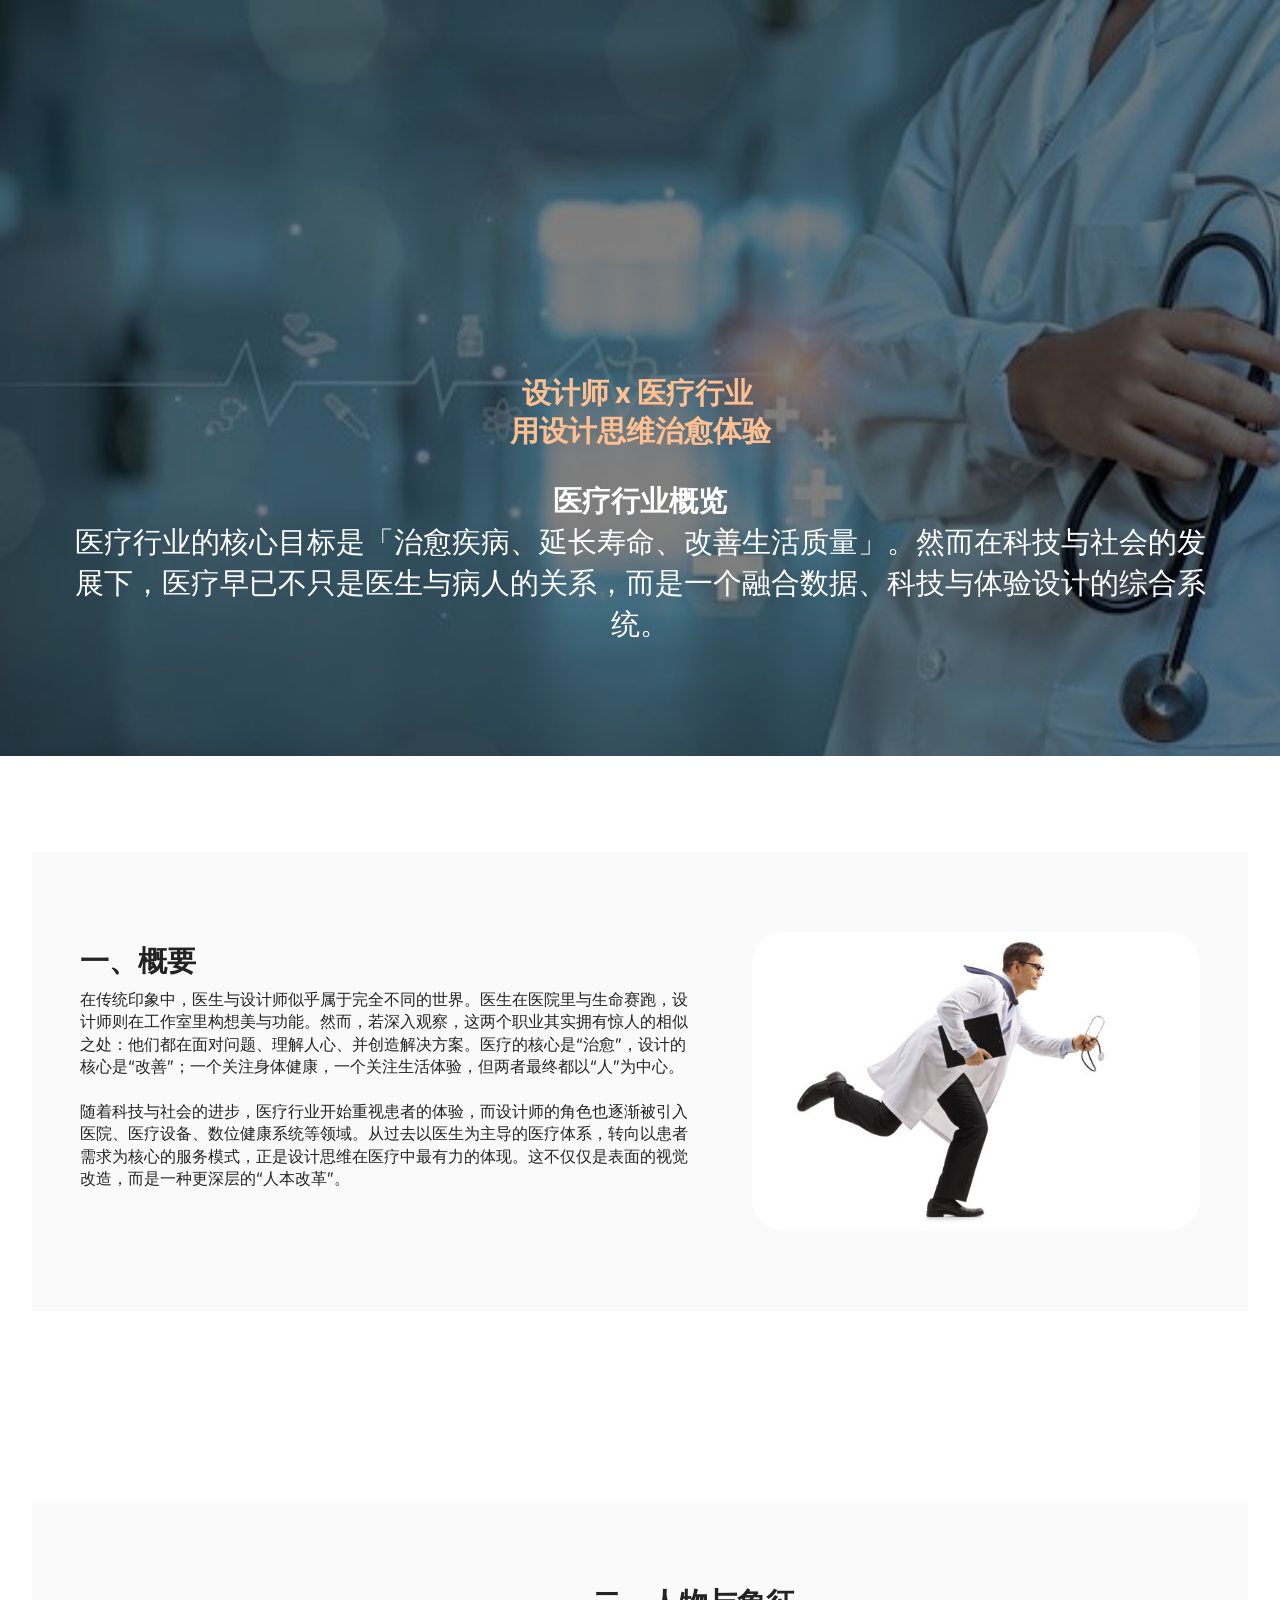
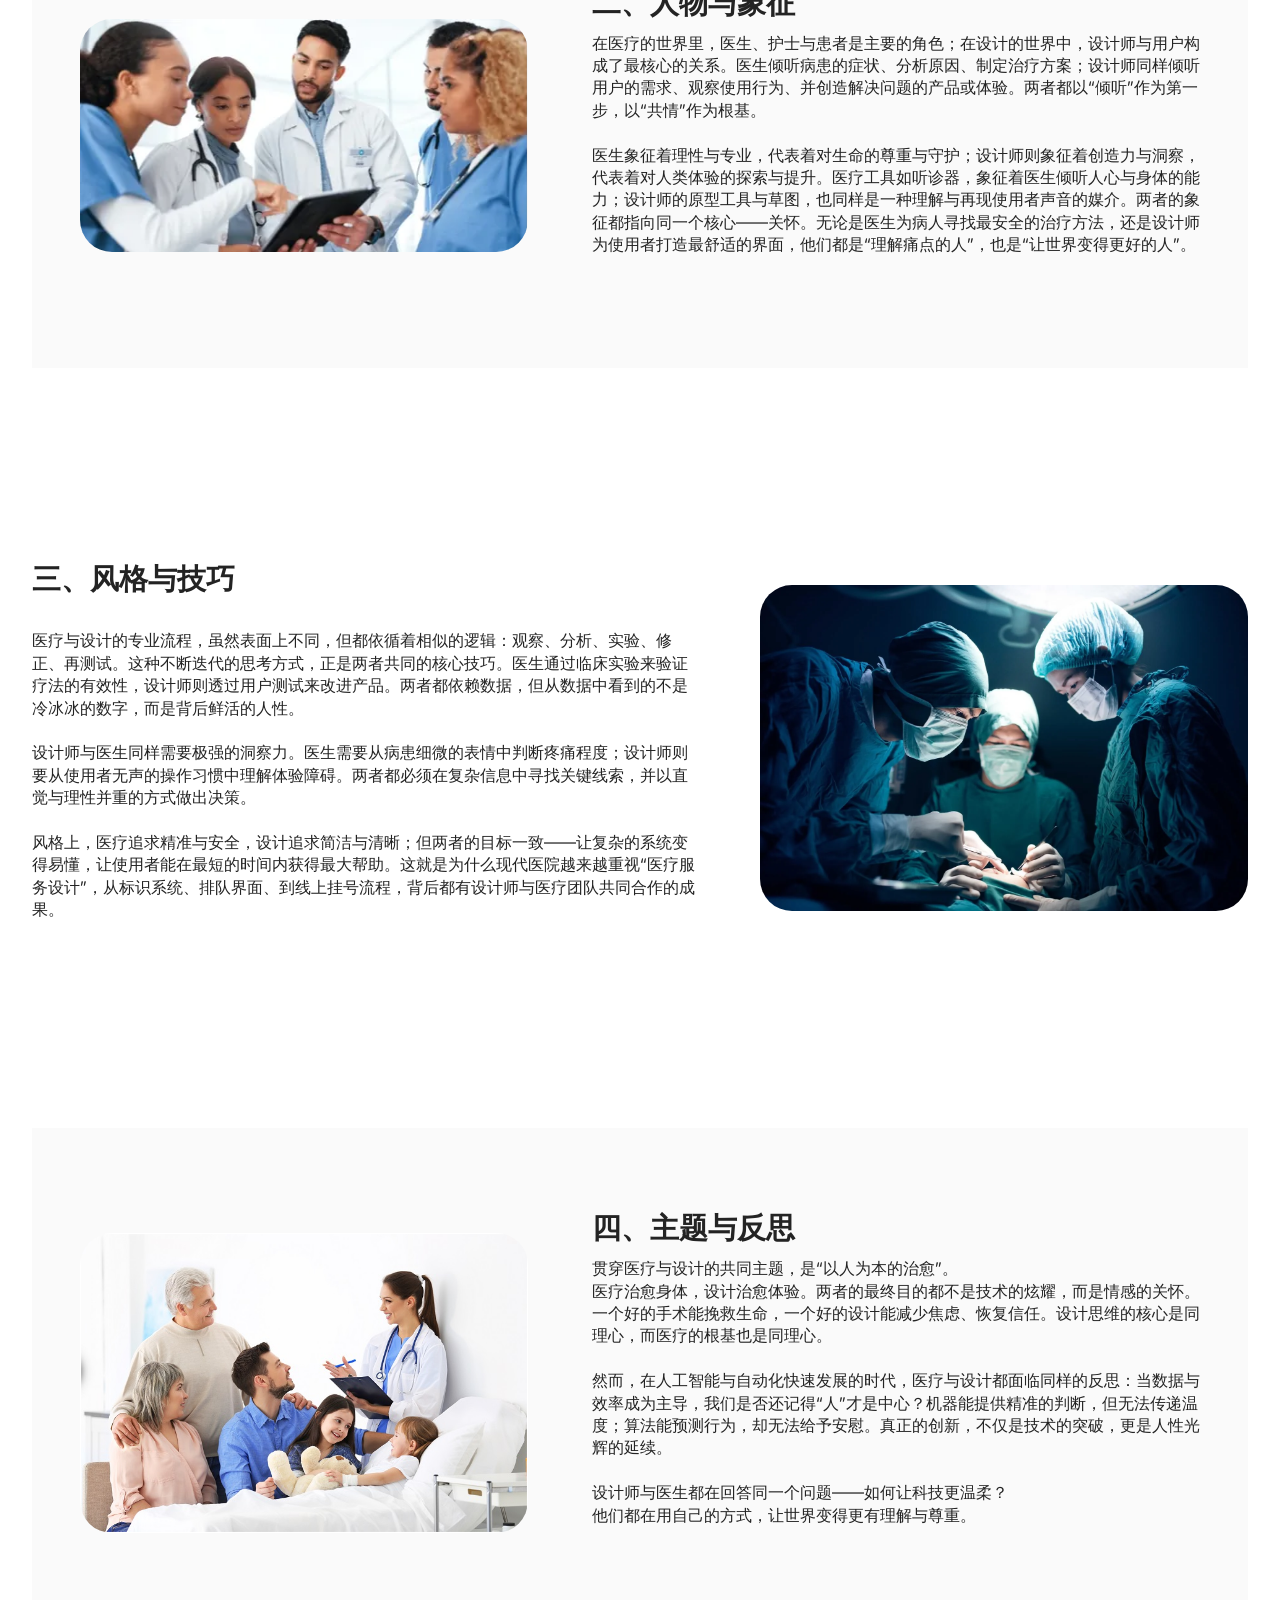
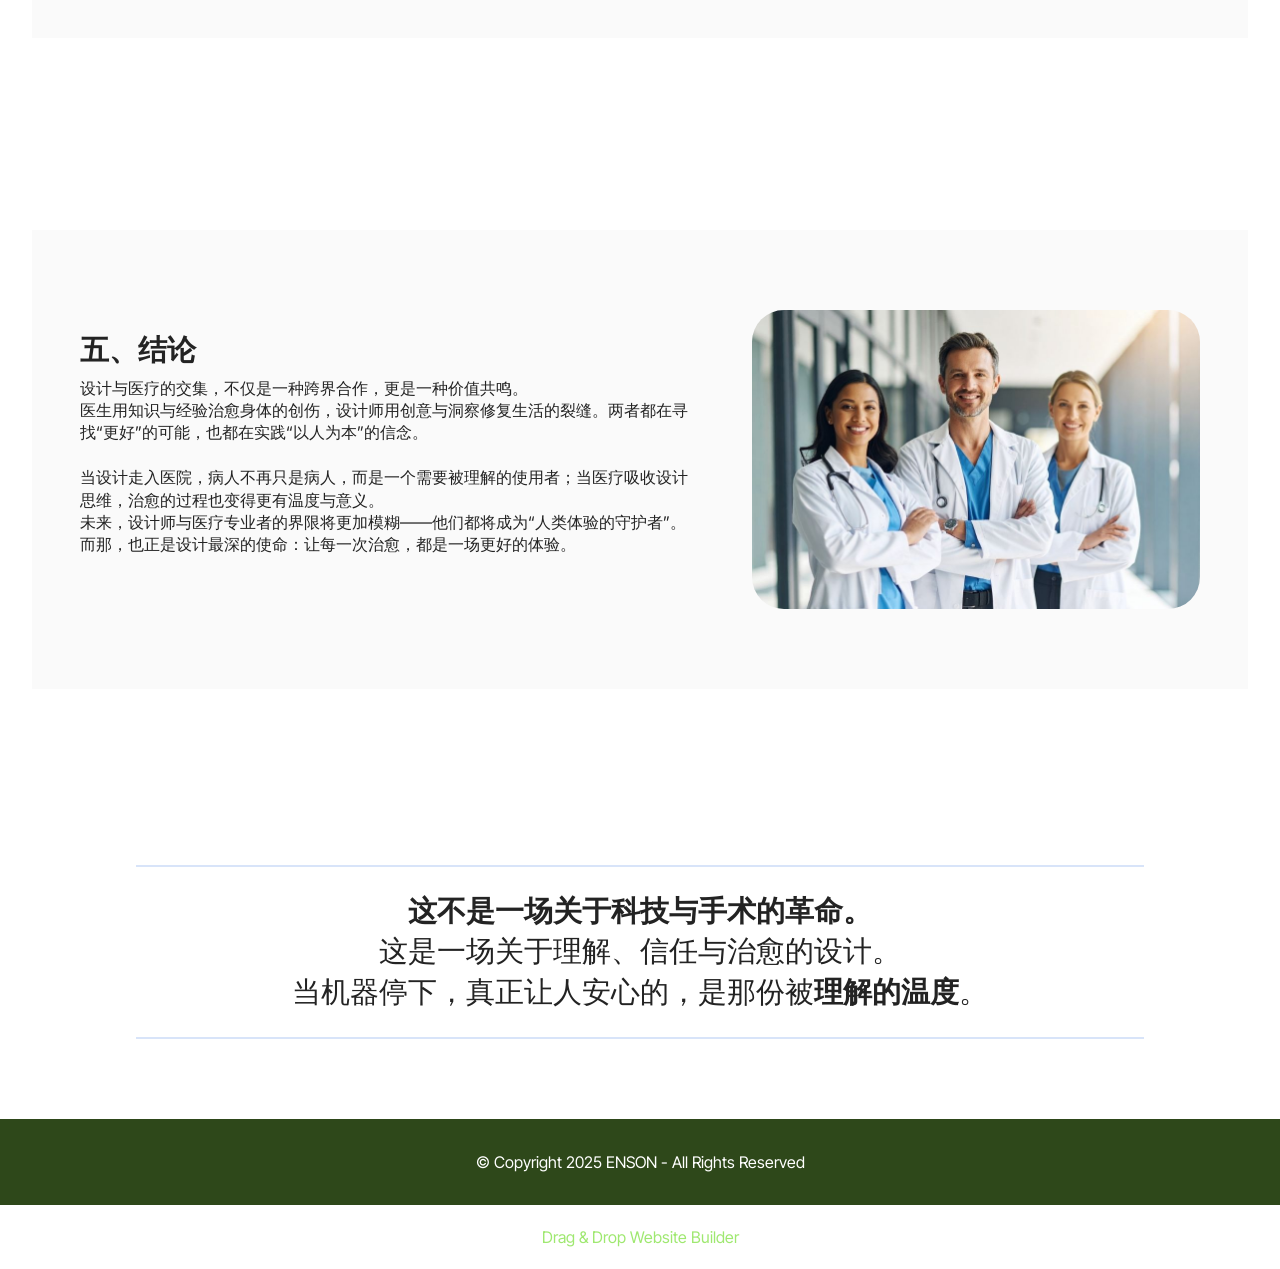
==== commit a03438e1: "create github pages" ====
--- a/index.html
+++ b/index.html
@@ -6,7 +6,7 @@
   <meta http-equiv="X-UA-Compatible" content="IE=edge">
   <meta name="generator" content="Mobirise v6.1.4, mobirise.com">
   <meta name="viewport" content="width=device-width, initial-scale=1, minimum-scale=1">
-  <link rel="shortcut icon" href="assets/images/monkey.jpg" type="image/x-icon">
+  <link rel="shortcut icon" href="assets/images/logo5.png" type="image/x-icon">
   <meta name="description" content="">
   
   
@@ -14,11 +14,10 @@
   <link rel="stylesheet" href="assets/web/assets/mobirise-icons2/mobirise2.css">
   <link rel="stylesheet" href="assets/bootstrap/css/bootstrap.min.css">
   <link rel="stylesheet" href="assets/parallax/jarallax.css">
-  <link rel="stylesheet" href="assets/dropdown/css/style.css">
   <link rel="stylesheet" href="assets/theme/css/style.css">
-  <link rel="preload" href="https://fonts.googleapis.com/css?family=Inter+Tight:100,200,300,400,500,600,700,800,900,100i,200i,300i,400i,500i,600i,700i,800i,900i&display=swap" as="style" onload="this.onload=null;this.rel='stylesheet'">
-  <noscript><link rel="stylesheet" href="https://fonts.googleapis.com/css?family=Inter+Tight:100,200,300,400,500,600,700,800,900,100i,200i,300i,400i,500i,600i,700i,800i,900i&display=swap"></noscript>
-  <link rel="preload" as="style" href="assets/mobirise/css/mbr-additional.css?v=X4Khxu"><link rel="stylesheet" href="assets/mobirise/css/mbr-additional.css?v=X4Khxu" type="text/css">
+  <link rel="preload" href="https://fonts.googleapis.com/css2?family=Inter+Tight:wght@400;700&display=swap&display=swap" as="style" onload="this.onload=null;this.rel='stylesheet'">
+  <noscript><link rel="stylesheet" href="https://fonts.googleapis.com/css2?family=Inter+Tight:wght@400;700&display=swap&display=swap"></noscript>
+  <link rel="preload" as="style" href="assets/mobirise/css/mbr-additional.css?v=LCpQbi"><link rel="stylesheet" href="assets/mobirise/css/mbr-additional.css?v=LCpQbi" type="text/css">
 
   
   
@@ -26,232 +25,188 @@
 </head>
 <body>
   
-  <section data-bs-version="5.1" class="menu menu3 cid-uYOqZHu98b" once="menu" id="menu03-2">
-	
-
-	<nav class="navbar navbar-dropdown navbar-fixed-top navbar-expand-lg">
-		<div class="container">
-			<div class="navbar-brand">
-				<span class="navbar-logo">
-					<a href="index.html">
-						<img src="assets/images/monkey-remove.png" alt="Mobirise Website Builder" style="height: 4rem;">
-					</a>
-				</span>
-				
-			</div>
-			<button class="navbar-toggler" type="button" data-toggle="collapse" data-bs-toggle="collapse" data-target="#navbarSupportedContent" data-bs-target="#navbarSupportedContent" aria-controls="navbarNavAltMarkup" aria-expanded="false" aria-label="Toggle navigation">
-				<div class="hamburger">
-					<span></span>
-					<span></span>
-					<span></span>
-					<span></span>
-				</div>
-			</button>
-			<div class="collapse navbar-collapse" id="navbarSupportedContent">
-				<ul class="navbar-nav nav-dropdown nav-right" data-app-modern-menu="true"><li class="nav-item">
-						<a class="nav-link link text-black text-primary display-4" href="index.html">Home</a>
-					</li><li class="nav-item"><a class="nav-link link text-black text-primary display-4" href="page1.html">About</a></li>
-					<li class="nav-item">
-						<a class="nav-link link text-black show text-primary display-4" href="page2.html" aria-expanded="false">Product</a>
-					</li>
-					<li class="nav-item">
-						<a class="nav-link link text-black text-primary display-4" href="page3.html">New !</a>
-					</li></ul>
-				<div class="icons-menu">
-					<a class="iconfont-wrapper" href="https://wa.me/601133230899?text=Hi here is MONKEY support ">
-						<span class="p-2 mbr-iconfont mobi-mbri-phone mobi-mbri"></span>
-					</a>
-					<a class="iconfont-wrapper" href="https://mobiri.se">
-						<span class="p-2 mbr-iconfont mobi-mbri-search mobi-mbri"></span>
-					</a>
-					<a class="iconfont-wrapper" href="https://mobiri.se">
-						<span class="p-2 mbr-iconfont mobi-mbri-cart-add mobi-mbri"></span>
-					</a>
-					
-				</div>
-				
-			</div>
-		</div>
-	</nav>
-</section>
-
-<section data-bs-version="5.1" class="header18 cid-uYOrZEaJJg mbr-fullscreen mbr-parallax-background" id="header18-4">
+  <section data-bs-version="5.1" class="header18 cid-uZtSpaOwBY mbr-parallax-background" id="header18-0">
   
 
   <div class="mbr-overlay" style="opacity: 0.5; background-color: rgb(0, 0, 0);"></div>
   <div class="container-fluid">
     <div class="row">
       <div class="content-wrap col-12 col-md-12">
-        <h1 class="mbr-section-title mbr-fonts-style mbr-white mb-4 display-1">
-          <strong><br>MONKEY</strong></h1>
+        <h1 class="mbr-section-title mbr-fonts-style mbr-white mb-4 display-2">
+          <strong><br>设计师 x 医疗行业&nbsp;</strong><br><strong>用设计思维治愈体验</strong><strong><br></strong></h1>
         
-        <p class="mbr-fonts-style mbr-text mbr-white mb-4 display-7">Made for the Streets, Priced for Everyone.</p>
-        <div class="mbr-section-btn"><a class="btn btn-white-outline display-7" href="page4.html">Learn More</a></div>
+        <p class="mbr-fonts-style mbr-text mbr-white mb-4 display-5"><strong>医疗行业概览</strong><br>医疗行业的核心目标是「治愈疾病、延长寿命、改善生活质量」。然而在科技与社会的发展下，医疗早已不只是医生与病人的关系，而是一个融合数据、科技与体验设计的综合系统。</p>
+        
       </div>
     </div>
   </div>
 </section>
 
-<section data-bs-version="5.1" class="gallery3 cid-uYOrWitxWd" id="gallery03-3">
-    
-    
-    <div class="container-fluid">
-      <div class="row justify-content-center">
-        <div class="col-12 content-head">
-          <div class="mbr-section-head mb-5">
-            <h4 class="mbr-section-title mbr-fonts-style align-center mb-0 display-2"><strong>Product</strong></h4>
-            
-          </div>
-        </div>
-      </div>
-      <div class="row">
-        <div class="item features-image col-12 col-md-6 col-lg-3">
-          <div class="item-wrapper">
-            <div class="item-img">
-              <img src="assets/images/2.jpg" alt="Mobirise Website Builder" title="" data-slide-to="0" data-bs-slide-to="0">
-            </div>
-            
-          </div>
-        </div>
-        <div class="item features-image col-12 col-md-6 col-lg-3">
-          <div class="item-wrapper">
-            <div class="item-img">
-              <img src="assets/images/3.jpg" alt="Mobirise Website Builder" title="" data-slide-to="1" data-bs-slide-to="1">
-            </div>
-            
-          </div>
-        </div>
-        <div class="item features-image col-12 col-md-6 col-lg-3">
-          <div class="item-wrapper">
-            <div class="item-img">
-              <img src="assets/images/kdb4ensoncysuma.edu.my-1.png" alt="Mobirise Website Builder" title="" data-slide-to="2" data-bs-slide-to="2">
-            </div>
-            
-          </div>
-        </div>
-        <div class="item features-image col-12 col-md-6 col-lg-3">
-          <div class="item-wrapper">
-            <div class="item-img">
-              <img src="assets/images/5.jpg" alt="Mobirise Website Builder" title="" data-slide-to="3" data-bs-slide-to="3">
-            </div>
-            
-          </div>
-        </div>
-      </div>
-    </div>
-  </section>
-
-<section data-bs-version="5.1" class="features15 cid-uYOBnULIUD" id="features015-5">
-	
-
-	
-	
-	<div class="container">
-		<div class="row justify-content-center">
-			<div class="col-12 content-head">
-				<div class="mbr-section-head mb-5">
-					<h4 class="mbr-section-title mbr-fonts-style align-center mb-0 display-2"><strong>ALL PRODUCTS</strong></h4>
-					
-				</div>
-			</div>
-		</div>
-		<div class="row">
-			<div class="item features-without-image col-12 col-lg-3 active">
-				<div class="item-wrapper">
-					<div class="img-wrapper">
-						<img src="assets/images/2.jpg" alt="Mobirise Website Builder">
-					</div>
-					<div class="card-box">
-						<h4 class="card-title mbr-fonts-style mb-0 display-7"><strong>XIAO JIAN&nbsp;</strong></h4>
-						<h5 class="card-text mbr-fonts-style mt-3 display-7">
-							<div>RM120</div>
-						</h5>
-					</div>
-				</div>
-			</div>
-			<div class="item features-without-image col-12 col-lg-3">
-				<div class="item-wrapper">
-					<div class="img-wrapper">
-						<img src="assets/images/3.jpg" alt="Mobirise Website Builder" data-slide-to="1" data-bs-slide-to="1">
-					</div>
-					<div class="card-box">
-						<h4 class="card-title mbr-fonts-style mb-0 display-7"><strong>BLACK&nbsp;</strong></h4>
-						<h5 class="card-text mbr-fonts-style mt-3 display-7">RM100</h5>
-					</div>
-				</div>
-			</div>
-			<div class="item features-without-image col-12 col-lg-3">
-				<div class="item-wrapper">
-					<div class="img-wrapper">
-						<img src="assets/images/4.jpg" alt="Mobirise Website Builder" data-bs-slide-to="2" data-slide-to="2">
-					</div>
-					<div class="card-box">
-						<h4 class="card-title mbr-fonts-style mb-0 display-7"><strong>WHITE</strong></h4>
-						<h5 class="card-text mbr-fonts-style mt-3 display-7">RM100</h5>
-					</div>
-				</div>
-			</div>
-			<div class="item features-without-image col-12 col-lg-3">
-				<div class="item-wrapper">
-					<div class="img-wrapper">
-						<img src="assets/images/5.jpg" alt="Mobirise Website Builder" data-slide-to="3" data-bs-slide-to="3">
-					</div>
-					<div class="card-box">
-						<h4 class="card-title mbr-fonts-style mb-0 display-7"><strong>BLACK</strong></h4>
-						<h5 class="card-text mbr-fonts-style mt-3 display-7">RM100</h5>
-					</div>
-				</div>
-			</div>
-			
-			
-
-			
-			
-			
-		</div>
-	</div>
-</section>
-
-<section data-bs-version="5.1" class="contacts02 map1 cid-uYP7sYCPTZ" id="contacts02-7">
-
-    
-
+<section data-bs-version="5.1" class="features16 cid-uZEMqy8MQO" id="features16-8">
+
+    
+
+    
+    
+    <div class="container">
+        <div class="content-wrapper">
+            <div class="row align-items-center">
+                <div class="col-12 col-lg">
+                    <div class="text-wrapper">
+                        <h6 class="card-title mbr-fonts-style display-2">
+                            <strong>一、概要</strong>
+                        </h6>
+                        <p class="mbr-text mbr-fonts-style mb-4 display-7">在传统印象中，医生与设计师似乎属于完全不同的世界。医生在医院里与生命赛跑，设计师则在工作室里构想美与功能。然而，若深入观察，这两个职业其实拥有惊人的相似之处：他们都在面对问题、理解人心、并创造解决方案。医疗的核心是“治愈”，设计的核心是“改善”；一个关注身体健康，一个关注生活体验，但两者最终都以“人”为中心。<br><br>随着科技与社会的进步，医疗行业开始重视患者的体验，而设计师的角色也逐渐被引入医院、医疗设备、数位健康系统等领域。从过去以医生为主导的医疗体系，转向以患者需求为核心的服务模式，正是设计思维在医疗中最有力的体现。这不仅仅是表面的视觉改造，而是一种更深层的“人本改革”。</p>
+                        
+                    </div>
+                </div>
+                <div class="col-12 col-lg-5">
+                    <div class="image-wrapper">
+                        <img src="assets/images/docter-running.jpg" alt="Mobirise Website Builder">
+                    </div>
+                </div>
+            </div>
+        </div>
+    </div>
+</section>
+
+<section data-bs-version="5.1" class="features17 cid-uZEMt9Wrq0" id="features17-9">
+    
+
+    
+    
+    <div class="container">
+        <div class="content-wrapper">
+            <div class="row align-items-center">
+                <div class="col-12 col-lg-5">
+                    <div class="image-wrapper">
+                        <img src="assets/images/0.webp" alt="Mobirise Website Builder">
+                    </div>
+                </div>
+                <div class="col-12 col-lg">
+                    <div class="text-wrapper">
+                        <h6 class="card-title mbr-fonts-style display-5">
+                            <strong>二、人物与象征</strong>
+                        </h6>
+                        <p class="mbr-text mbr-fonts-style mb-4 display-7">在医疗的世界里，医生、护士与患者是主要的角色；在设计的世界中，设计师与用户构成了最核心的关系。医生倾听病患的症状、分析原因、制定治疗方案；设计师同样倾听用户的需求、观察使用行为、并创造解决问题的产品或体验。两者都以“倾听”作为第一步，以“共情”作为根基。<br><br>医生象征着理性与专业，代表着对生命的尊重与守护；设计师则象征着创造力与洞察，代表着对人类体验的探索与提升。医疗工具如听诊器，象征着医生倾听人心与身体的能力；设计师的原型工具与草图，也同样是一种理解与再现使用者声音的媒介。两者的象征都指向同一个核心——关怀。无论是医生为病人寻找最安全的治疗方法，还是设计师为使用者打造最舒适的界面，他们都是“理解痛点的人”，也是“让世界变得更好的人”。</p>
+                        
+                    </div>
+                </div>
+            </div>
+        </div>
+    </div>
+</section>
+
+<section data-bs-version="5.1" class="features19 cid-uZEMtPRzNh" id="features19-a">
+
+    
+
+    
     
     <div class="container">
         <div class="row justify-content-center">
-            <div class="col-12 content-head">
-                <div class="mbr-section-head mb-5">
-                    <h3 class="mbr-section-title mbr-fonts-style align-center mb-0 display-2">
-                        <strong>Contacts</strong>
-                    </h3>
+            <div class="card col-12 col-lg">
+                <div class="card-wrapper">
+                    <h6 class="card-title mbr-fonts-style mb-4 display-2">
+                        <strong>三、风格与技巧</strong>
+                    </h6>
+                    <p class="mbr-text mbr-fonts-style display-7">医疗与设计的专业流程，虽然表面上不同，但都依循着相似的逻辑：观察、分析、实验、修正、再测试。这种不断迭代的思考方式，正是两者共同的核心技巧。医生通过临床实验来验证疗法的有效性，设计师则透过用户测试来改进产品。两者都依赖数据，但从数据中看到的不是冷冰冰的数字，而是背后鲜活的人性。
+<br>
+<br>设计师与医生同样需要极强的洞察力。医生需要从病患细微的表情中判断疼痛程度；设计师则要从使用者无声的操作习惯中理解体验障碍。两者都必须在复杂信息中寻找关键线索，并以直觉与理性并重的方式做出决策。
+<br>
+<br>风格上，医疗追求精准与安全，设计追求简洁与清晰；但两者的目标一致——让复杂的系统变得易懂，让使用者能在最短的时间内获得最大帮助。这就是为什么现代医院越来越重视“医疗服务设计”，从标识系统、排队界面、到线上挂号流程，背后都有设计师与医疗团队共同合作的成果。</p>
                     
                 </div>
             </div>
-        </div>
+            <div class="col-12 col-lg-5">
+                <div class="image-wrapper">
+                    <img src="assets/images/general-surgeryf0746a9c-948c-45a3-86b2-fee5ad9a35f4.webp" alt="Mobirise Website Builder">
+                </div>
+            </div>
+        </div>
+    </div>
+</section>
+
+<section data-bs-version="5.1" class="features17 cid-uZEMuRBbij" id="features17-b">
+    
+
+    
+    
+    <div class="container">
+        <div class="content-wrapper">
+            <div class="row align-items-center">
+                <div class="col-12 col-lg-5">
+                    <div class="image-wrapper">
+                        <img src="assets/images/v-sao-bn-cn-bc-s-gia-nh-ngay-hm-nay1.png" alt="Mobirise Website Builder">
+                    </div>
+                </div>
+                <div class="col-12 col-lg">
+                    <div class="text-wrapper">
+                        <h6 class="card-title mbr-fonts-style display-5">
+                            <strong>四、主题与反思</strong>
+                        </h6>
+                        <p class="mbr-text mbr-fonts-style mb-4 display-7">贯穿医疗与设计的共同主题，是“以人为本的治愈”。
+<br>医疗治愈身体，设计治愈体验。两者的最终目的都不是技术的炫耀，而是情感的关怀。一个好的手术能挽救生命，一个好的设计能减少焦虑、恢复信任。设计思维的核心是同理心，而医疗的根基也是同理心。
+<br>
+<br>然而，在人工智能与自动化快速发展的时代，医疗与设计都面临同样的反思：当数据与效率成为主导，我们是否还记得“人”才是中心？机器能提供精准的判断，但无法传递温度；算法能预测行为，却无法给予安慰。真正的创新，不仅是技术的突破，更是人性光辉的延续。
+<br>
+<br>设计师与医生都在回答同一个问题——如何让科技更温柔？
+<br>他们都在用自己的方式，让世界变得更有理解与尊重。</p>
+                        
+                    </div>
+                </div>
+            </div>
+        </div>
+    </div>
+</section>
+
+<section data-bs-version="5.1" class="features16 cid-uZEMyFcgRJ" id="features16-c">
+
+    
+
+    
+    
+    <div class="container">
+        <div class="content-wrapper">
+            <div class="row align-items-center">
+                <div class="col-12 col-lg">
+                    <div class="text-wrapper">
+                        <h6 class="card-title mbr-fonts-style display-2">
+                            <strong>五、结论</strong>
+                        </h6>
+                        <p class="mbr-text mbr-fonts-style mb-4 display-7">设计与医疗的交集，不仅是一种跨界合作，更是一种价值共鸣。
+<br>医生用知识与经验治愈身体的创伤，设计师用创意与洞察修复生活的裂缝。两者都在寻找“更好”的可能，也都在实践“以人为本”的信念。
+<br>
+<br>当设计走入医院，病人不再只是病人，而是一个需要被理解的使用者；当医疗吸收设计思维，治愈的过程也变得更有温度与意义。
+<br>未来，设计师与医疗专业者的界限将更加模糊——他们都将成为“人类体验的守护者”。
+<br>而那，也正是设计最深的使命：让每一次治愈，都是一场更好的体验。</p>
+                        
+                    </div>
+                </div>
+                <div class="col-12 col-lg-5">
+                    <div class="image-wrapper">
+                        <img src="assets/images/docter.jpg" alt="Mobirise Website Builder">
+                    </div>
+                </div>
+            </div>
+        </div>
+    </div>
+</section>
+
+<section data-bs-version="5.1" class="content6 cid-uZEObDG73s" id="content6-e">
+    
+    <div class="container">
         <div class="row justify-content-center">
-            <div class="card col-12 col-md-12 col-lg-6">
-                <div class="card-wrapper">
-                    <div class="text-wrapper">
-                        <h5 class="cardTitle mbr-fonts-style mb-2 display-5">
-                            <strong>Contact Us</strong>
-                        </h5>
-                        <ul class="list mbr-fonts-style display-7">
-                            <li class="mbr-text item-wrap">Phone: <a href="tel:+12345678910" class="text-primary">03 1234567</a></li>
-                            <li class="mbr-text item-wrap">WhatsApp: <a href="tel:+601133230899" class="text-primary">MONKE SUPPORT</a></li><a href="tel:+601133230899" class="text-primary">
-                            </a><li class="mbr-text item-wrap">Email: <a href="mailto:ensonchanyu55@gmail.com" class="text-primary">MONKEY</a></li>
-                            <li class="mbr-text item-wrap">Address: A-1-9 &amp; A-2-9, SUNWAY NEXIS. 1, Jalan PJU 5/1 Dataran Sunway, Kota Damansara, 47810 Petaling Jaya, Selangor</li>
-                        </ul>
-                    </div>
-                </div>
-            </div>
-            <div class="map-wrapper col-md-12 col-lg-6">
-                <div class="google-map"><iframe frameborder="0" style="border:0" src="https://www.google.com/maps/embed?pb=!1m18!1m12!1m3!1d3983.785354420887!2d101.59259997501863!3d3.1512382968241766!2m3!1f0!2f0!3f0!3m2!1i1024!2i768!4f13.1!3m3!1m2!1s0x31cc4f7727e9ea15%3A0xdf9531a3554d5817!2zU1VNQSBDb2xsZWdlIHwgU2Nob29sIG9mIERpZ2l0YWwgTWFya2V0aW5nIOaVsOeggeiQpemUgOWtpumZoiAoQ2FtcHVzKQ!5e0!3m2!1sen!2smy!4v1759732705429!5m2!1sen!2smy" allowfullscreen=""></iframe></div>
-            </div>
-        </div>
-    </div>
-</section>
-
-<section data-bs-version="5.1" class="footer4 cid-uZ033DI4RM" once="footers" id="footer04-j">
+            <div class="col-md-12 col-lg-10">
+                <hr class="line">
+                <p class="mbr-text align-center mbr-fonts-style my-4 display-5"><strong>这不是一场关于科技与手术的革命。</strong><br>这是一场关于理解、信任与治愈的设计。<br>当机器停下，真正让人安心的，是那份被<strong>理解的温度</strong>。</p>
+                <hr class="line">
+            </div>
+        </div>
+    </div>
+</section>
+
+<section data-bs-version="5.1" class="footer4 cid-uZEFRUZEQq" once="footers" id="footer04-7">
 
     
 
@@ -261,12 +216,12 @@
         <div class="media-container-row align-center mbr-white">
             <div class="col-12">
                 <p class="mbr-text mb-0 mbr-fonts-style display-7">
-                    © Copyright 2025 MONKEY - All Rights Reserved
+                    © Copyright 2025 ENSON - All Rights Reserved
                 </p>
             </div>
         </div>
     </div>
-</section><section class="display-7" style="padding: 0;align-items: center;justify-content: center;flex-wrap: wrap;    align-content: center;display: flex;position: relative;height: 4rem;"><a href="https://mobiri.se/" style="flex: 1 1;height: 4rem;position: absolute;width: 100%;z-index: 1;"><img alt="" style="height: 4rem;" src="[data-uri]"></a><p style="margin: 0;text-align: center;" class="display-7">&#8204;</p><a style="z-index:1" href="https://mobirise.com/offline-website-builder.html">Offline Website Software</a></section><script src="assets/bootstrap/js/bootstrap.bundle.min.js"></script>  <script src="assets/parallax/jarallax.js"></script>  <script src="assets/smoothscroll/smooth-scroll.js"></script>  <script src="assets/ytplayer/index.js"></script>  <script src="assets/dropdown/js/navbar-dropdown.js"></script>  <script src="assets/theme/js/script.js"></script>  
+</section><section class="display-7" style="padding: 0;align-items: center;justify-content: center;flex-wrap: wrap;    align-content: center;display: flex;position: relative;height: 4rem;"><a href="https://mobiri.se/" style="flex: 1 1;height: 4rem;position: absolute;width: 100%;z-index: 1;"><img alt="" style="height: 4rem;" src="[data-uri]"></a><p style="margin: 0;text-align: center;" class="display-7">&#8204;</p><a style="z-index:1" href="https://mobirise.com/drag-drop-website-builder.html">Drag & Drop Website Builder</a></section><script src="assets/bootstrap/js/bootstrap.bundle.min.js"></script>  <script src="assets/parallax/jarallax.js"></script>  <script src="assets/smoothscroll/smooth-scroll.js"></script>  <script src="assets/ytplayer/index.js"></script>  <script src="assets/theme/js/script.js"></script>  
   
   
 </body>
--- a/assets/theme/css/style.css
+++ b/assets/theme/css/style.css
@@ -0,0 +1,965 @@
+@charset "UTF-8";
+section {
+  background-color: #ffffff;
+}
+
+body {
+  font-style: normal;
+  line-height: 1.5;
+  font-weight: 400;
+  color: #232323;
+  position: relative;
+}
+
+button {
+  background-color: transparent;
+  border-color: transparent;
+}
+
+.embla__button,
+.carousel-control {
+  background-color: #edefea !important;
+  opacity: 0.8 !important;
+  color: #464845 !important;
+  border-color: #edefea !important;
+}
+
+.carousel .close,
+.modalWindow .close {
+  background-color: #edefea !important;
+  color: #464845 !important;
+  border-color: #edefea !important;
+  opacity: 0.8 !important;
+}
+
+.carousel .close:hover,
+.modalWindow .close:hover {
+  opacity: 1 !important;
+}
+
+.carousel-indicators li {
+  background-color: #edefea !important;
+  border: 2px solid #464845 !important;
+}
+
+.carousel-indicators li:hover,
+.carousel-indicators li:active {
+  opacity: 0.8 !important;
+}
+
+.embla__button:hover,
+.carousel-control:hover {
+  background-color: #edefea !important;
+  opacity: 1 !important;
+}
+
+.modalWindow-video-container {
+  height: 80%;
+}
+
+section,
+.container,
+.container-fluid {
+  position: relative;
+  word-wrap: break-word;
+}
+
+a.mbr-iconfont:hover {
+  text-decoration: none;
+}
+
+.article .lead p,
+.article .lead ul,
+.article .lead ol,
+.article .lead pre,
+.article .lead blockquote {
+  margin-bottom: 0;
+}
+
+a {
+  font-style: normal;
+  font-weight: 400;
+  cursor: pointer;
+}
+a, a:hover {
+  text-decoration: none;
+}
+
+.mbr-section-title {
+  font-style: normal;
+  line-height: 1.3;
+}
+
+.mbr-section-subtitle {
+  line-height: 1.3;
+}
+
+.mbr-text {
+  font-style: normal;
+  line-height: 1.7;
+}
+
+h1,
+h2,
+h3,
+h4,
+h5,
+h6,
+.display-1,
+.display-2,
+.display-4,
+.display-5,
+.display-7,
+span,
+p,
+a {
+  line-height: 1;
+  word-break: break-word;
+  word-wrap: break-word;
+  font-weight: 400;
+}
+
+b,
+strong {
+  font-weight: bold;
+}
+
+input:-webkit-autofill, input:-webkit-autofill:hover, input:-webkit-autofill:focus, input:-webkit-autofill:active {
+  transition-delay: 9999s;
+  -webkit-transition-property: background-color, color;
+  transition-property: background-color, color;
+}
+
+textarea[type=hidden] {
+  display: none;
+}
+
+section {
+  background-position: 50% 50%;
+  background-repeat: no-repeat;
+  background-size: cover;
+}
+section .mbr-background-video,
+section .mbr-background-video-preview {
+  position: absolute;
+  bottom: 0;
+  left: 0;
+  right: 0;
+  top: 0;
+}
+
+.hidden {
+  visibility: hidden;
+}
+
+.mbr-z-index20 {
+  z-index: 20;
+}
+
+/*! Base colors */
+.mbr-white {
+  color: #ffffff;
+}
+
+.mbr-black {
+  color: #111111;
+}
+
+.mbr-bg-white {
+  background-color: #ffffff;
+}
+
+.mbr-bg-black {
+  background-color: #000000;
+}
+
+/*! Text-aligns */
+.align-left {
+  text-align: left;
+}
+
+.align-center {
+  text-align: center;
+}
+
+.align-right {
+  text-align: right;
+}
+
+/*! Font-weight  */
+.mbr-light {
+  font-weight: 300;
+}
+
+.mbr-regular {
+  font-weight: 400;
+}
+
+.mbr-semibold {
+  font-weight: 500;
+}
+
+.mbr-bold {
+  font-weight: 700;
+}
+
+/*! Media  */
+.media-content {
+  flex-basis: 100%;
+}
+
+.media-container-row {
+  display: flex;
+  flex-direction: row;
+  flex-wrap: wrap;
+  justify-content: center;
+  align-content: center;
+  align-items: start;
+}
+.media-container-row .media-size-item {
+  width: 400px;
+}
+
+.media-container-column {
+  display: flex;
+  flex-direction: column;
+  flex-wrap: wrap;
+  justify-content: center;
+  align-content: center;
+  align-items: stretch;
+}
+.media-container-column > * {
+  width: 100%;
+}
+
+@media (min-width: 992px) {
+  .media-container-row {
+    flex-wrap: nowrap;
+  }
+}
+figure {
+  margin-bottom: 0;
+  overflow: hidden;
+}
+
+figure[mbr-media-size] {
+  transition: width 0.1s;
+}
+
+img,
+iframe {
+  display: block;
+  width: 100%;
+}
+
+.card {
+  background-color: transparent;
+  border: none;
+}
+
+.card-box {
+  width: 100%;
+}
+
+.card-img {
+  text-align: center;
+  flex-shrink: 0;
+  -webkit-flex-shrink: 0;
+}
+
+.media {
+  max-width: 100%;
+  margin: 0 auto;
+}
+
+.mbr-figure {
+  align-self: center;
+}
+
+.media-container > div {
+  max-width: 100%;
+}
+
+.mbr-figure img,
+.card-img img {
+  width: 100%;
+}
+
+@media (max-width: 991px) {
+  .media-size-item {
+    width: auto !important;
+  }
+  .media {
+    width: auto;
+  }
+  .mbr-figure {
+    width: 100% !important;
+  }
+}
+/*! Buttons */
+.mbr-section-btn {
+  margin-left: -0.6rem;
+  margin-right: -0.6rem;
+  font-size: 0;
+}
+
+.btn {
+  font-weight: 600;
+  border-width: 1px;
+  font-style: normal;
+  margin: 0.6rem 0.6rem;
+  white-space: normal;
+  transition: all 0.2s ease-in-out;
+  display: inline-flex;
+  align-items: center;
+  justify-content: center;
+  word-break: break-word;
+}
+
+.btn-sm {
+  font-weight: 600;
+  letter-spacing: 0px;
+  transition: all 0.3s ease-in-out;
+}
+
+.btn-md {
+  font-weight: 600;
+  letter-spacing: 0px;
+  transition: all 0.3s ease-in-out;
+}
+
+.btn-lg {
+  font-weight: 600;
+  letter-spacing: 0px;
+  transition: all 0.3s ease-in-out;
+}
+
+.btn-form {
+  margin: 0;
+}
+.btn-form:hover {
+  cursor: pointer;
+}
+
+nav .mbr-section-btn {
+  margin-left: 0rem;
+  margin-right: 0rem;
+}
+
+/*! Btn icon margin */
+.btn .mbr-iconfont,
+.btn.btn-sm .mbr-iconfont {
+  order: 1;
+  cursor: pointer;
+  margin-left: 0.5rem;
+  vertical-align: sub;
+}
+
+.btn.btn-md .mbr-iconfont,
+.btn.btn-md .mbr-iconfont {
+  margin-left: 0.8rem;
+}
+
+.mbr-regular {
+  font-weight: 400;
+}
+
+.mbr-semibold {
+  font-weight: 500;
+}
+
+.mbr-bold {
+  font-weight: 700;
+}
+
+[type=submit] {
+  -webkit-appearance: none;
+}
+
+/*! Full-screen */
+.mbr-fullscreen .mbr-overlay {
+  min-height: 100vh;
+}
+
+.mbr-fullscreen {
+  display: flex;
+  display: -moz-flex;
+  display: -ms-flex;
+  display: -o-flex;
+  align-items: center;
+  min-height: 100vh;
+  padding-top: 3rem;
+  padding-bottom: 3rem;
+}
+
+/*! Map */
+.map {
+  height: 25rem;
+  position: relative;
+}
+.map iframe {
+  width: 100%;
+  height: 100%;
+}
+
+/*! Scroll to top arrow */
+.mbr-arrow-up {
+  bottom: 25px;
+  right: 90px;
+  position: fixed;
+  text-align: right;
+  z-index: 5000;
+  color: #ffffff;
+  font-size: 22px;
+}
+
+.mbr-arrow-up a {
+  background: rgba(0, 0, 0, 0.2);
+  border-radius: 50%;
+  color: #fff;
+  display: inline-block;
+  height: 60px;
+  width: 60px;
+  border: 2px solid #fff;
+  outline-style: none !important;
+  position: relative;
+  text-decoration: none;
+  transition: all 0.3s ease-in-out;
+  cursor: pointer;
+  text-align: center;
+}
+.mbr-arrow-up a:hover {
+  background-color: rgba(0, 0, 0, 0.4);
+}
+.mbr-arrow-up a i {
+  line-height: 60px;
+}
+
+.mbr-arrow-up-icon {
+  display: block;
+  color: #fff;
+}
+
+.mbr-arrow-up-icon::before {
+  content: "›";
+  display: inline-block;
+  font-family: serif;
+  font-size: 22px;
+  line-height: 1;
+  font-style: normal;
+  position: relative;
+  top: 6px;
+  left: -4px;
+  transform: rotate(-90deg);
+}
+
+/*! Arrow Down */
+.mbr-arrow {
+  position: absolute;
+  bottom: 45px;
+  left: 50%;
+  width: 60px;
+  height: 60px;
+  cursor: pointer;
+  background-color: rgba(80, 80, 80, 0.5);
+  border-radius: 50%;
+  transform: translateX(-50%);
+}
+@media (max-width: 767px) {
+  .mbr-arrow {
+    display: none;
+  }
+}
+.mbr-arrow > a {
+  display: inline-block;
+  text-decoration: none;
+  outline-style: none;
+  animation: arrowdown 1.7s ease-in-out infinite;
+  color: #ffffff;
+}
+.mbr-arrow > a > i {
+  position: absolute;
+  top: -2px;
+  left: 15px;
+  font-size: 2rem;
+}
+
+#scrollToTop a i::before {
+  content: "";
+  position: absolute;
+  display: block;
+  border-bottom: 2.5px solid #fff;
+  border-left: 2.5px solid #fff;
+  width: 27.8%;
+  height: 27.8%;
+  left: 50%;
+  top: 51%;
+  transform: translateY(-30%) translateX(-50%) rotate(135deg);
+}
+
+@keyframes arrowdown {
+  0% {
+    transform: translateY(0px);
+  }
+  50% {
+    transform: translateY(-5px);
+  }
+  100% {
+    transform: translateY(0px);
+  }
+}
+@media (max-width: 500px) {
+  .mbr-arrow-up {
+    left: 0;
+    right: 0;
+    text-align: center;
+  }
+}
+/*Gradients animation*/
+@keyframes gradient-animation {
+  from {
+    background-position: 0% 100%;
+    animation-timing-function: ease-in-out;
+  }
+  to {
+    background-position: 100% 0%;
+    animation-timing-function: ease-in-out;
+  }
+}
+.bg-gradient {
+  background-size: 200% 200%;
+  animation: gradient-animation 5s infinite alternate;
+  -webkit-animation: gradient-animation 5s infinite alternate;
+}
+
+.menu .navbar-brand {
+  display: -webkit-flex;
+}
+.menu .navbar-brand span {
+  display: flex;
+  display: -webkit-flex;
+}
+.menu .navbar-brand .navbar-caption-wrap {
+  display: -webkit-flex;
+}
+.menu .navbar-brand .navbar-logo img {
+  display: -webkit-flex;
+  width: auto;
+}
+@media (min-width: 768px) and (max-width: 991px) {
+  .menu .navbar-toggleable-sm .navbar-nav {
+    display: -ms-flexbox;
+  }
+}
+@media (max-width: 991px) {
+  .menu .navbar-collapse {
+    max-height: 93.5vh;
+  }
+  .menu .navbar-collapse.show {
+    overflow: auto;
+  }
+}
+@media (min-width: 992px) {
+  .menu .navbar-nav.nav-dropdown {
+    display: -webkit-flex;
+  }
+  .menu .navbar-toggleable-sm .navbar-collapse {
+    display: -webkit-flex !important;
+  }
+  .menu .collapsed .navbar-collapse {
+    max-height: 93.5vh;
+  }
+  .menu .collapsed .navbar-collapse.show {
+    overflow: auto;
+  }
+}
+@media (max-width: 767px) {
+  .menu .navbar-collapse {
+    max-height: 80vh;
+  }
+}
+
+.nav-link .mbr-iconfont {
+  margin-right: 0.5rem;
+}
+
+.navbar {
+  display: -webkit-flex;
+  -webkit-flex-wrap: wrap;
+  -webkit-align-items: center;
+  -webkit-justify-content: space-between;
+}
+
+.navbar-collapse {
+  -webkit-flex-basis: 100%;
+  -webkit-flex-grow: 1;
+  -webkit-align-items: center;
+}
+
+.nav-dropdown .link {
+  padding: 0.667em 1.667em !important;
+  margin: 0 !important;
+}
+
+.nav {
+  display: -webkit-flex;
+  -webkit-flex-wrap: wrap;
+}
+
+.row {
+  display: -webkit-flex;
+  -webkit-flex-wrap: wrap;
+}
+
+.justify-content-center {
+  -webkit-justify-content: center;
+}
+
+.form-inline {
+  display: -webkit-flex;
+}
+
+.card-wrapper {
+  -webkit-flex: 1;
+}
+
+.carousel-control {
+  z-index: 10;
+  display: -webkit-flex;
+}
+
+.carousel-controls {
+  display: -webkit-flex;
+}
+
+.media {
+  display: -webkit-flex;
+}
+
+.form-group:focus {
+  outline: none;
+}
+
+.jq-selectbox__select {
+  padding: 7px 0;
+  position: relative;
+}
+
+.jq-selectbox__dropdown {
+  overflow: hidden;
+  border-radius: 10px;
+  position: absolute;
+  top: 100%;
+  left: 0 !important;
+  width: 100% !important;
+}
+
+.jq-selectbox__trigger-arrow {
+  right: 0;
+  transform: translateY(-50%);
+}
+
+.jq-selectbox li {
+  padding: 1.07em 0.5em;
+}
+
+input[type=range] {
+  padding-left: 0 !important;
+  padding-right: 0 !important;
+}
+
+.modal-dialog,
+.modal-content {
+  height: 100%;
+}
+
+.modal-dialog .carousel-inner {
+  height: calc(100vh - 1.75rem);
+}
+@media (max-width: 575px) {
+  .modal-dialog .carousel-inner {
+    height: calc(100vh - 1rem);
+  }
+}
+
+.carousel-item {
+  text-align: center;
+}
+
+.carousel-item img {
+  margin: auto;
+}
+
+.navbar-toggler {
+  align-self: flex-start;
+  padding: 0.25rem 0.75rem;
+  font-size: 1.25rem;
+  line-height: 1;
+  background: transparent;
+  border: 1px solid transparent;
+  border-radius: 0.25rem;
+}
+
+.navbar-toggler:focus,
+.navbar-toggler:hover {
+  text-decoration: none;
+  box-shadow: none;
+}
+
+.navbar-toggler-icon {
+  display: inline-block;
+  width: 1.5em;
+  height: 1.5em;
+  vertical-align: middle;
+  content: "";
+  background: no-repeat center center;
+  background-size: 100% 100%;
+}
+
+.navbar-toggler-left {
+  position: absolute;
+  left: 1rem;
+}
+
+.navbar-toggler-right {
+  position: absolute;
+  right: 1rem;
+}
+
+.card-img {
+  width: auto;
+}
+
+.menu .navbar.collapsed:not(.beta-menu) {
+  flex-direction: column;
+}
+
+.carousel-item.active,
+.carousel-item-next,
+.carousel-item-prev {
+  display: flex;
+}
+
+.note-air-layout .dropup .dropdown-menu,
+.note-air-layout .navbar-fixed-bottom .dropdown .dropdown-menu {
+  bottom: initial !important;
+}
+
+html,
+body {
+  height: auto;
+  min-height: 100vh;
+}
+
+.dropup .dropdown-toggle::after {
+  display: none;
+}
+
+.form-asterisk {
+  font-family: initial;
+  position: absolute;
+  top: -2px;
+  font-weight: normal;
+}
+
+.form-control-label {
+  position: relative;
+  cursor: pointer;
+  margin-bottom: 0.357em;
+  padding: 0;
+}
+
+.alert {
+  color: #ffffff;
+  border-radius: 0;
+  border: 0;
+  font-size: 1.1rem;
+  line-height: 1.5;
+  margin-bottom: 1.875rem;
+  padding: 1.25rem;
+  position: relative;
+  text-align: center;
+}
+.alert.alert-form::after {
+  background-color: inherit;
+  bottom: -7px;
+  content: "";
+  display: block;
+  height: 14px;
+  left: 50%;
+  margin-left: -7px;
+  position: absolute;
+  transform: rotate(45deg);
+  width: 14px;
+}
+
+.form-control {
+  background-color: #ffffff;
+  background-clip: border-box;
+  color: #232323;
+  line-height: 1rem !important;
+  height: auto;
+  padding: 1.2rem 2rem;
+  transition: border-color 0.25s ease 0s;
+  border: 1px solid transparent !important;
+  border-radius: 4px;
+  box-shadow: rgba(0, 0, 0, 0.07) 0px 1px 1px 0px, rgba(0, 0, 0, 0.07) 0px 1px 3px 0px, rgba(0, 0, 0, 0.03) 0px 0px 0px 1px;
+}
+.form-active .form-control:invalid {
+  border-color: red;
+}
+
+.row > * {
+  padding-right: 1rem;
+  padding-left: 1rem;
+}
+
+form .row {
+  margin-left: -0.6rem;
+  margin-right: -0.6rem;
+}
+form .row [class*=col] {
+  padding-left: 0.6rem;
+  padding-right: 0.6rem;
+}
+
+form .mbr-section-btn {
+  padding-left: 0.6rem;
+  padding-right: 0.6rem;
+}
+
+form .form-check-input {
+  margin-top: 0.5;
+}
+
+textarea.form-control {
+  line-height: 1.5rem !important;
+}
+
+.form-group {
+  margin-bottom: 1.2rem;
+}
+
+.form-control,
+form .btn {
+  min-height: 48px;
+}
+
+.gdpr-block label span.textGDPR input[name=gdpr] {
+  top: 7px;
+}
+
+.form-control:focus {
+  box-shadow: none;
+}
+
+:focus {
+  outline: none;
+}
+
+.mbr-overlay {
+  background-color: #000;
+  bottom: 0;
+  left: 0;
+  opacity: 0.5;
+  position: absolute;
+  right: 0;
+  top: 0;
+  z-index: 0;
+  pointer-events: none;
+}
+
+blockquote {
+  font-style: italic;
+  padding: 3rem;
+  font-size: 1.09rem;
+  position: relative;
+  border-left: 3px solid;
+}
+
+ul,
+ol,
+pre,
+blockquote {
+  margin-bottom: 2.3125rem;
+}
+
+.mt-4 {
+  margin-top: 2rem !important;
+}
+
+.mb-4 {
+  margin-bottom: 2rem !important;
+}
+
+.container,
+.container-fluid {
+  padding-left: 16px;
+  padding-right: 16px;
+}
+
+.row {
+  margin-left: -16px;
+  margin-right: -16px;
+}
+.row > [class*=col] {
+  padding-left: 16px;
+  padding-right: 16px;
+}
+
+@media (min-width: 992px) {
+  .container-fluid {
+    padding-left: 32px;
+    padding-right: 32px;
+  }
+}
+@media (max-width: 991px) {
+  .mbr-container {
+    padding-left: 16px;
+    padding-right: 16px;
+  }
+}
+.app-video-wrapper > img {
+  opacity: 1;
+}
+
+.app-video-wrapper {
+  background: transparent;
+}
+
+.item {
+  position: relative;
+}
+
+.dropdown-menu .dropdown-menu {
+  left: 100%;
+}
+
+.dropdown-item + .dropdown-menu {
+  display: none;
+}
+
+.dropdown-item:hover + .dropdown-menu,
+.dropdown-menu:hover {
+  display: block;
+}
+
+@media (min-aspect-ratio: 16/9) {
+  .mbr-video-foreground {
+    height: 300% !important;
+    top: -100% !important;
+  }
+}
+@media (max-aspect-ratio: 16/9) {
+  .mbr-video-foreground {
+    width: 300% !important;
+    left: -100% !important;
+  }
+}.engine {
+	position: absolute;
+	text-indent: -2400px;
+	text-align: center;
+	padding: 0;
+	top: 0;
+	left: -2400px;
+}
--- a/assets/mobirise/css/mbr-additional.css
+++ b/assets/mobirise/css/mbr-additional.css
@@ -29,19 +29,19 @@
 }
 .display-2 {
   font-family: 'Inter Tight', sans-serif;
-  font-size: 4rem;
+  font-size: 2rem;
   line-height: 1;
 }
 .display-2 > .mbr-iconfont {
-  font-size: 5rem;
+  font-size: 2.5rem;
 }
 .display-4 {
   font-family: 'Inter Tight', sans-serif;
-  font-size: 1rem;
+  font-size: 1.4rem;
   line-height: 1.5;
 }
 .display-4 > .mbr-iconfont {
-  font-size: 1.25rem;
+  font-size: 1.75rem;
 }
 .display-5 {
   font-family: 'Inter Tight', sans-serif;
@@ -53,11 +53,11 @@
 }
 .display-7 {
   font-family: 'Inter Tight', sans-serif;
-  font-size: 1.4rem;
+  font-size: 1rem;
   line-height: 1.3;
 }
 .display-7 > .mbr-iconfont {
-  font-size: 1.75rem;
+  font-size: 1.25rem;
 }
 /* ---- Fluid typography for mobile devices ---- */
 /* 1.4 - font scale ratio ( bootstrap == 1.42857 ) */
@@ -76,14 +76,14 @@
     line-height: calc( 1.1 * (2.4rem + (5 - 2.4) * ((100vw - 20rem) / (48 - 20))));
   }
   .display-2 {
-    font-size: 3.2rem;
-    font-size: calc( 2.05rem + (4 - 2.05) * ((100vw - 20rem) / (48 - 20)));
-    line-height: calc( 1.3 * (2.05rem + (4 - 2.05) * ((100vw - 20rem) / (48 - 20))));
+    font-size: 1.6rem;
+    font-size: calc( 1.35rem + (2 - 1.35) * ((100vw - 20rem) / (48 - 20)));
+    line-height: calc( 1.3 * (1.35rem + (2 - 1.35) * ((100vw - 20rem) / (48 - 20))));
   }
   .display-4 {
-    font-size: 0.8rem;
-    font-size: calc( 1rem + (1 - 1) * ((100vw - 20rem) / (48 - 20)));
-    line-height: calc( 1.4 * (1rem + (1 - 1) * ((100vw - 20rem) / (48 - 20))));
+    font-size: 1.12rem;
+    font-size: calc( 1.14rem + (1.4 - 1.14) * ((100vw - 20rem) / (48 - 20)));
+    line-height: calc( 1.4 * (1.14rem + (1.4 - 1.14) * ((100vw - 20rem) / (48 - 20))));
   }
   .display-5 {
     font-size: 1.6rem;
@@ -91,9 +91,9 @@
     line-height: calc( 1.4 * (1.35rem + (2 - 1.35) * ((100vw - 20rem) / (48 - 20))));
   }
   .display-7 {
-    font-size: 1.12rem;
-    font-size: calc( 1.14rem + (1.4 - 1.14) * ((100vw - 20rem) / (48 - 20)));
-    line-height: calc( 1.4 * (1.14rem + (1.4 - 1.14) * ((100vw - 20rem) / (48 - 20))));
+    font-size: 0.8rem;
+    font-size: calc( 1rem + (1 - 1) * ((100vw - 20rem) / (48 - 20)));
+    line-height: calc( 1.4 * (1rem + (1 - 1) * ((100vw - 20rem) / (48 - 20))));
   }
 }
 @media (min-width: 992px) and (max-width: 1400px) {
@@ -103,14 +103,14 @@
     line-height: calc( 1.1 * (2.4rem + (5 - 2.4) * ((100vw - 62rem) / (87 - 62))));
   }
   .display-2 {
-    font-size: 3.2rem;
-    font-size: calc( 2.05rem + (4 - 2.05) * ((100vw - 62rem) / (87 - 62)));
-    line-height: calc( 1.3 * (2.05rem + (4 - 2.05) * ((100vw - 62rem) / (87 - 62))));
+    font-size: 1.6rem;
+    font-size: calc( 1.35rem + (2 - 1.35) * ((100vw - 62rem) / (87 - 62)));
+    line-height: calc( 1.3 * (1.35rem + (2 - 1.35) * ((100vw - 62rem) / (87 - 62))));
   }
   .display-4 {
-    font-size: 0.8rem;
-    font-size: calc( 1rem + (1 - 1) * ((100vw - 62rem) / (87 - 62)));
-    line-height: calc( 1.4 * (1rem + (1 - 1) * ((100vw - 62rem) / (87 - 62))));
+    font-size: 1.12rem;
+    font-size: calc( 1.14rem + (1.4 - 1.14) * ((100vw - 62rem) / (87 - 62)));
+    line-height: calc( 1.4 * (1.14rem + (1.4 - 1.14) * ((100vw - 62rem) / (87 - 62))));
   }
   .display-5 {
     font-size: 1.6rem;
@@ -118,9 +118,9 @@
     line-height: calc( 1.4 * (1.35rem + (2 - 1.35) * ((100vw - 62rem) / (87 - 62))));
   }
   .display-7 {
-    font-size: 1.12rem;
-    font-size: calc( 1.14rem + (1.4 - 1.14) * ((100vw - 62rem) / (87 - 62)));
-    line-height: calc( 1.4 * (1.14rem + (1.4 - 1.14) * ((100vw - 62rem) / (87 - 62))));
+    font-size: 0.8rem;
+    font-size: calc( 1rem + (1 - 1) * ((100vw - 62rem) / (87 - 62)));
+    line-height: calc( 1.4 * (1rem + (1 - 1) * ((100vw - 62rem) / (87 - 62))));
   }
 }
 /* Buttons */
@@ -646,13 +646,13 @@
 }
 .form-control {
   font-family: 'Inter Tight', sans-serif;
-  font-size: 1.4rem;
+  font-size: 1rem;
   line-height: 1.3;
   font-weight: 400;
   border-radius: 40px !important;
 }
 .form-control > .mbr-iconfont {
-  font-size: 1.75rem;
+  font-size: 1.25rem;
 }
 .form-control:hover,
 .form-control:focus {
@@ -661,12 +661,12 @@
 }
 .form-control:-webkit-input-placeholder {
   font-family: 'Inter Tight', sans-serif;
-  font-size: 1.4rem;
+  font-size: 1rem;
   line-height: 1.3;
   font-weight: 400;
 }
 .form-control:-webkit-input-placeholder > .mbr-iconfont {
-  font-size: 1.75rem;
+  font-size: 1.25rem;
 }
 blockquote {
   border-color: #9fe870;
@@ -783,622 +783,49 @@
   outline-offset: 2px !important;
   transition: outline 0.2s ease-in-out;
 }
-.cid-uYOqZHu98b {
-  z-index: 1000;
-  width: 100%;
-}
-.cid-uYOqZHu98b .dropdown-item:before {
-  font-family: Moririse2 !important;
-  content: "\e966";
-  display: inline-block;
-  width: 0;
-  position: absolute;
-  left: 1rem;
-  top: 0.5rem;
-  margin-right: 0.5rem;
-  line-height: 1;
-  font-size: inherit;
-  vertical-align: middle;
-  text-align: center;
-  overflow: hidden;
-  transform: scale(0, 1);
-  transition: all 0.25s ease-in-out;
-}
-@media (max-width: 767px) {
-  .cid-uYOqZHu98b .navbar-toggler {
-    transform: scale(0.8);
-  }
-}
-.cid-uYOqZHu98b .navbar-nav {
-  margin: auto;
-  margin-left: 0;
-}
-@media (min-width: 992px) {
-  .cid-uYOqZHu98b .navbar-nav {
-    max-width: 45%;
-  }
-}
-.cid-uYOqZHu98b .navbar-nav .nav-item {
-  padding: 0 !important;
-  transition: .3s all !important;
-}
-.cid-uYOqZHu98b .navbar-nav .nav-item .nav-link {
-  padding: 16px !important;
-  margin: 0 !important;
-  border-radius: 1rem !important;
-  transition: .3s all !important;
-}
-.cid-uYOqZHu98b .navbar-nav .nav-item .nav-link:hover {
-  background-color: rgba(27, 31, 10, 0.06);
-}
-.cid-uYOqZHu98b .navbar-nav .open .nav-link::after {
-  transform: rotate(180deg);
-}
-@media (min-width: 992px) {
-  .cid-uYOqZHu98b .navbar-nav .open .nav-link::before {
-    content: "";
-    width: 100%;
-    height: 20px;
-    top: 100%;
-    background: transparent;
-    position: absolute;
-  }
-}
-.cid-uYOqZHu98b .navbar-nav .dropdown-item {
-  padding: 12px !important;
-  border-radius: 0.5rem !important;
-  margin: 0 8px !important;
-  transition: .3s all !important;
-}
-.cid-uYOqZHu98b .navbar-nav .dropdown-item:hover {
-  background-color: rgba(27, 31, 10, 0.06);
-}
-@media (min-width: 992px) {
-  .cid-uYOqZHu98b .navbar-nav {
-    padding-left: 1.5rem;
-  }
-}
-.cid-uYOqZHu98b .navbar-logo {
-  padding-left: 1rem;
-  margin: 0 !important;
-}
-@media (min-width: 992px) {
-  .cid-uYOqZHu98b .navbar-logo {
-    position: absolute;
-    left: 50%;
-    top: 50%;
-    transform: translate(-50%, -50%);
-  }
-}
-@media (max-width: 767px) {
-  .cid-uYOqZHu98b .navbar-logo {
-    padding-left: 1rem;
-  }
-}
-.cid-uYOqZHu98b .navbar-brand {
-  flex-shrink: 0;
-  align-items: center;
-  margin-right: 0;
-  padding: 10px 0;
-  transition: all 0.3s;
-  word-break: break-word;
-  z-index: 1;
-}
-.cid-uYOqZHu98b .navbar-brand img {
-  max-width: 100%;
-  max-height: 100%;
-  border-radius: 0px !important;
-}
-.cid-uYOqZHu98b .navbar-brand .navbar-caption {
-  line-height: inherit !important;
-}
-.cid-uYOqZHu98b .navbar-brand .navbar-logo a {
-  outline: none;
-}
-.cid-uYOqZHu98b .nav-link {
-  width: fit-content;
-  position: relative;
-}
-.cid-uYOqZHu98b .navbar-caption {
-  padding-left: 2rem;
-  padding-right: .5rem;
-}
-@media (max-width: 767px) {
-  .cid-uYOqZHu98b .navbar-caption {
-    padding-left: 1rem;
-  }
-}
-@media (max-width: 767px) {
-  .cid-uYOqZHu98b .nav-dropdown {
-    padding-bottom: 0.5rem;
-  }
-}
-.cid-uYOqZHu98b .nav-dropdown .link.dropdown-toggle::after {
-  margin-left: 0.5rem;
-  margin-top: 0.2rem;
-  transition: .3s all;
-}
-.cid-uYOqZHu98b .container {
+.cid-uZtSpaOwBY {
   display: flex;
-  height: 90px;
-  position: relative;
-  padding: 0.5rem 0.6rem;
-  flex-wrap: nowrap;
-  background: rgba(255, 255, 255, 0.8) !important;
-  left: 0;
-  right: 0;
-  -webkit-box-pack: justify;
-  -ms-flex-pack: justify;
-  justify-content: flex-end;
-  -webkit-box-align: center;
-  -webkit-align-items: center;
-  -ms-flex-align: center;
-  align-items: center;
-  border-radius: 100vw;
-  margin-top: 1rem;
-  background-color: #ffffff;
-  box-shadow: 0 30px 60px 0 rgba(27, 31, 10, 0.08);
-}
-@media (max-width: 992px) {
-  .cid-uYOqZHu98b .container {
-    padding-right: 2rem;
-  }
-}
-@media (max-width: 767px) {
-  .cid-uYOqZHu98b .container {
-    width: 95%;
-    height: 56px !important;
-    padding-right: 1rem;
-    margin-top: 0rem;
-  }
-}
-.cid-uYOqZHu98b .iconfont-wrapper {
-  color: #000000 !important;
-  font-size: 1.5rem;
-  padding-right: 0.5rem;
-}
-.cid-uYOqZHu98b .dropdown-menu {
-  flex-wrap: wrap;
-  flex-direction: column;
-  max-width: 100%;
-  padding: 12px 4px !important;
-  border-radius: 1.5rem;
-  transition: .3s all !important;
-  min-width: auto;
-  background: #ffffff;
-  background: rgba(255, 255, 255, 0.8) !important;
-}
-.cid-uYOqZHu98b .nav-item:focus,
-.cid-uYOqZHu98b .nav-link:focus {
-  outline: none;
-}
-.cid-uYOqZHu98b .dropdown .dropdown-menu .dropdown-item {
-  width: auto;
-  transition: all 0.25s ease-in-out;
-}
-.cid-uYOqZHu98b .dropdown .dropdown-menu .dropdown-item::after {
-  right: 0.5rem;
-}
-.cid-uYOqZHu98b .dropdown .dropdown-menu .dropdown-item .mbr-iconfont {
-  margin-right: 0.5rem;
-  vertical-align: sub;
-}
-.cid-uYOqZHu98b .dropdown .dropdown-menu .dropdown-item .mbr-iconfont:before {
-  display: inline-block;
-  transform: scale(1, 1);
-  transition: all 0.25s ease-in-out;
-}
-.cid-uYOqZHu98b .collapsed .dropdown-menu .dropdown-item:before {
-  display: none;
-}
-.cid-uYOqZHu98b .collapsed .dropdown .dropdown-menu .dropdown-item {
-  padding: 0.235em 1.5em 0.235em 1.5em !important;
-  transition: none;
-  margin: 0 !important;
-}
-.cid-uYOqZHu98b .navbar {
-  min-height: 90px;
-  transition: all 0.3s;
-  border-bottom: 1px solid transparent;
-  background: transparent !important;
-  padding: 0 !important;
-  border: none !important;
-  box-shadow: none !important;
-  border-radius: 0 !important;
-}
-.cid-uYOqZHu98b .navbar.opened {
-  transition: all 0.3s;
-}
-.cid-uYOqZHu98b .navbar .dropdown-item {
-  padding: 0.5rem 1.8rem;
-}
-.cid-uYOqZHu98b .navbar .navbar-logo img {
-  width: auto;
-}
-.cid-uYOqZHu98b .navbar .navbar-collapse {
-  justify-content: flex-end;
-}
-.cid-uYOqZHu98b .navbar.collapsed {
-  justify-content: center;
-}
-.cid-uYOqZHu98b .navbar.collapsed .nav-item .nav-link::before {
-  display: none;
-}
-.cid-uYOqZHu98b .navbar.collapsed.opened .dropdown-menu {
-  top: 0;
-}
-@media (min-width: 992px) {
-  .cid-uYOqZHu98b .navbar.collapsed.opened:not(.navbar-short) .navbar-collapse {
-    max-height: calc(98.5vh - 4rem);
-  }
-}
-.cid-uYOqZHu98b .navbar.collapsed .dropdown-menu .dropdown-submenu {
-  left: 0 !important;
-}
-.cid-uYOqZHu98b .navbar.collapsed .dropdown-menu .dropdown-item:after {
-  right: auto;
-}
-.cid-uYOqZHu98b .navbar.collapsed .dropdown-menu .dropdown-toggle[data-toggle="dropdown-submenu"]:after {
-  margin-left: 0.5rem;
-  margin-top: 0.2rem;
-  border-top: 0.35em solid;
-  border-right: 0.35em solid transparent;
-  border-left: 0.35em solid transparent;
-  border-bottom: 0;
-  top: 41%;
-}
-.cid-uYOqZHu98b .navbar.collapsed ul.navbar-nav li {
-  margin: auto;
-}
-.cid-uYOqZHu98b .navbar.collapsed .dropdown-menu .dropdown-item {
-  padding: 0.25rem 1.5rem;
-  text-align: center;
-}
-.cid-uYOqZHu98b .navbar.collapsed .icons-menu {
-  padding-left: 0;
-  padding-right: 0;
-  padding-top: 0.5rem;
-  padding-bottom: 0.5rem;
-}
-@media (max-width: 767px) {
-  .cid-uYOqZHu98b .navbar {
-    min-height: 72px;
-  }
-  .cid-uYOqZHu98b .navbar .navbar-logo img {
-    height: 2rem !important;
-  }
-}
-@media (max-width: 991px) {
-  .cid-uYOqZHu98b .navbar .nav-item .nav-link::before {
-    display: none;
-  }
-  .cid-uYOqZHu98b .navbar.opened .dropdown-menu {
-    top: 0;
-  }
-  .cid-uYOqZHu98b .navbar .dropdown-menu .dropdown-submenu {
-    left: 0 !important;
-  }
-  .cid-uYOqZHu98b .navbar .dropdown-menu .dropdown-item:after {
-    right: auto;
-  }
-  .cid-uYOqZHu98b .navbar .dropdown-menu .dropdown-toggle[data-toggle="dropdown-submenu"]:after {
-    margin-left: 0.5rem;
-    margin-top: 0.2rem;
-    border-top: 0.35em solid;
-    border-right: 0.35em solid transparent;
-    border-left: 0.35em solid transparent;
-    border-bottom: 0;
-    top: 40%;
-  }
-  .cid-uYOqZHu98b .navbar .dropdown-menu .dropdown-item {
-    padding: 0.25rem 1.5rem !important;
-    text-align: center;
-  }
-  .cid-uYOqZHu98b .navbar .navbar-brand {
-    flex-shrink: initial;
-    flex-basis: auto;
-    word-break: break-word;
-    padding-right: 10px;
-  }
-  .cid-uYOqZHu98b .navbar .navbar-toggler {
-    flex-basis: auto;
-  }
-  .cid-uYOqZHu98b .navbar .icons-menu {
-    padding-left: 0;
-    padding-top: 0.5rem;
-    padding-bottom: 0.5rem;
-  }
-}
-.cid-uYOqZHu98b .navbar.navbar-short .navbar-logo img {
-  height: 2rem;
-}
-.cid-uYOqZHu98b .dropdown-item.active,
-.cid-uYOqZHu98b .dropdown-item:active {
-  background-color: transparent;
-}
-.cid-uYOqZHu98b .navbar-expand-lg .navbar-nav .nav-link {
-  padding: 0;
-}
-.cid-uYOqZHu98b .nav-dropdown .link.dropdown-toggle {
-  margin-right: 1.667em;
-}
-.cid-uYOqZHu98b .nav-dropdown .link.dropdown-toggle[aria-expanded="true"] {
-  margin-right: 0;
-  padding: 0.667em 1.667em;
-}
-.cid-uYOqZHu98b .navbar.navbar-expand-lg .dropdown .dropdown-menu {
-  background: #ffffff;
-}
-.cid-uYOqZHu98b .navbar.navbar-expand-lg .dropdown .dropdown-menu .dropdown-submenu {
-  margin: 0;
-  left: 105%;
-  transform: none;
-  top: -12px;
-}
-.cid-uYOqZHu98b .navbar .dropdown.open > .dropdown-menu {
-  display: flex;
-}
-.cid-uYOqZHu98b ul.navbar-nav {
-  flex-wrap: wrap;
-}
-.cid-uYOqZHu98b .navbar-buttons {
-  text-align: center;
-  min-width: 140px;
-}
-@media (max-width: 992px) {
-  .cid-uYOqZHu98b .navbar-buttons {
-    text-align: left;
-  }
-}
-.cid-uYOqZHu98b button.navbar-toggler {
-  outline: none;
-  width: 31px;
-  height: 20px;
-  cursor: pointer;
-  transition: all 0.2s;
-  position: relative;
-  align-self: center;
-}
-.cid-uYOqZHu98b button.navbar-toggler .hamburger span {
-  position: absolute;
-  right: 0;
-  width: 30px;
-  height: 2px;
-  border-right: 5px;
-  background-color: #000000;
-}
-.cid-uYOqZHu98b button.navbar-toggler .hamburger span:nth-child(1) {
-  top: 0;
-  transition: all 0.2s;
-}
-.cid-uYOqZHu98b button.navbar-toggler .hamburger span:nth-child(2) {
-  top: 8px;
-  transition: all 0.15s;
-}
-.cid-uYOqZHu98b button.navbar-toggler .hamburger span:nth-child(3) {
-  top: 8px;
-  transition: all 0.15s;
-}
-.cid-uYOqZHu98b button.navbar-toggler .hamburger span:nth-child(4) {
-  top: 16px;
-  transition: all 0.2s;
-}
-.cid-uYOqZHu98b nav.opened .hamburger span:nth-child(1) {
-  top: 8px;
-  width: 0;
-  opacity: 0;
-  right: 50%;
-  transition: all 0.2s;
-}
-.cid-uYOqZHu98b nav.opened .hamburger span:nth-child(2) {
-  transform: rotate(45deg);
-  transition: all 0.25s;
-}
-.cid-uYOqZHu98b nav.opened .hamburger span:nth-child(3) {
-  transform: rotate(-45deg);
-  transition: all 0.25s;
-}
-.cid-uYOqZHu98b nav.opened .hamburger span:nth-child(4) {
-  top: 8px;
-  width: 0;
-  opacity: 0;
-  right: 50%;
-  transition: all 0.2s;
-}
-.cid-uYOqZHu98b .navbar-dropdown {
-  padding: 0 1rem;
-}
-.cid-uYOqZHu98b a.nav-link {
-  display: flex;
-  align-items: center;
-  justify-content: center;
-}
-.cid-uYOqZHu98b .icons-menu {
-  flex-wrap: nowrap;
-  display: flex;
-  justify-content: center;
-  padding-left: 1rem;
-  padding-right: 1rem;
-  padding-top: 0.3rem;
-  text-align: center;
-}
-@media (max-width: 992px) {
-  .cid-uYOqZHu98b .icons-menu {
-    justify-content: flex-start;
-    margin-bottom: .5rem;
-  }
-}
-@media screen and (-ms-high-contrast: active), (-ms-high-contrast: none) {
-  .cid-uYOqZHu98b .navbar {
-    height: 70px;
-  }
-  .cid-uYOqZHu98b .navbar.opened {
-    height: auto;
-  }
-  .cid-uYOqZHu98b .nav-item .nav-link:hover::before {
-    width: 175%;
-    max-width: calc(100% + 2rem);
-    left: -1rem;
-  }
-}
-.cid-uYOqZHu98b .navbar .dropdown > .dropdown-menu {
-  display: none;
-  width: max-content;
-  max-width: 500px !important;
-  transform: translateX(-50%);
-  top: calc(100% + 20px);
-  left: 50%;
-}
-.cid-uYOqZHu98b .navbar .dropdown > .dropdown-menu .dropdown-item {
-  line-height: 1 !important;
-}
-.cid-uYOqZHu98b .navbar .dropdown > .dropdown-menu .dropdown .dropdown-item {
-  align-items: center;
-  display: flex;
-  height: max-content !important;
-  min-height: max-content !important;
-}
-.cid-uYOqZHu98b .navbar .dropdown > .dropdown-menu .dropdown .dropdown-item::after {
-  display: inline-block;
-  position: static;
-  margin-left: 0.5rem;
-  margin-top: 0;
-  margin-right: 0;
-  margin-bottom: 0;
-  transition: .3s all;
-  transform: rotate(-90deg);
-}
-.cid-uYOqZHu98b .navbar .dropdown > .dropdown-menu .dropdown.open .dropdown-item::after {
-  transform: rotate(0deg);
-}
-.cid-uYOqZHu98b .mbr-section-btn {
-  margin: -0.6rem -0.6rem;
-}
-.cid-uYOqZHu98b .navbar-toggler {
-  margin-left: 12px;
-  margin-right: 8px;
-  order: 1000;
-}
-@media (max-width: 991px) {
-  .cid-uYOqZHu98b .navbar-brand {
-    margin-right: auto;
-  }
-  .cid-uYOqZHu98b .navbar-collapse {
-    z-index: -1 !important;
-    position: absolute;
-    top: 110%;
-    left: 0;
-    width: 100%;
-    padding: 1rem;
-    border-radius: 1.5rem;
-    background: #ffffff;
-    opacity: 1;
-    border-color: rgba(255, 255, 255, 0.8) !important;
-    background: rgba(255, 255, 255, 0.8) !important;
-    backdrop-filter: blur(8px);
-  }
-  .cid-uYOqZHu98b .navbar-nav .nav-item .nav-link::after {
-    margin-left: 10px;
-  }
-  .cid-uYOqZHu98b .navbar-nav .dropdown-item:hover {
-    background-color: rgba(27, 31, 10, 0.06);
-  }
-  .cid-uYOqZHu98b .navbar .dropdown > .dropdown-menu {
-    max-width: 100% !important;
-    transform: translateX(0);
-    top: 10px;
-    left: 0;
-    padding: 8px !important;
-    border-radius: 1rem;
-    background-color: rgba(27, 31, 10, 0.04) !important;
-  }
-  .cid-uYOqZHu98b .navbar .dropdown > .dropdown-menu .dropdown-item {
-    padding: 8px !important;
-    line-height: 1 !important;
-    margin-bottom: 4px !important;
-  }
-  .cid-uYOqZHu98b .navbar .dropdown > .dropdown-menu .dropdown .dropdown-item {
-    align-items: center;
-    display: flex;
-    height: max-content !important;
-    min-height: max-content !important;
-  }
-  .cid-uYOqZHu98b .navbar .dropdown > .dropdown-menu .dropdown .dropdown-item::after {
-    display: inline-block;
-    position: static;
-    margin-left: 0.5rem;
-    margin-top: 0;
-    margin-right: 0;
-    margin-bottom: 0;
-    transition: .3s all;
-    transform: rotate(0deg);
-  }
-  .cid-uYOqZHu98b .navbar .dropdown > .dropdown-menu .dropdown.open .dropdown-item::after {
-    transform: rotate(180deg);
-  }
-  .cid-uYOqZHu98b .navbar .dropdown > .dropdown-menu .dropdown-submenu {
-    position: static;
-    width: 100%;
-    max-width: 100% !important;
-    transform: translateX(0) !important;
-    top: 0;
-    left: 0;
-    padding: 8px !important;
-    border-radius: 1rem;
-    background-color: rgba(27, 31, 10, 0.04) !important;
-  }
-  .cid-uYOqZHu98b .navbar .dropdown.open > .dropdown-menu {
-    display: flex !important;
-    flex-direction: column;
-    align-items: flex-start;
-  }
-}
-@media (max-width: 575px) {
-  .cid-uYOqZHu98b .navbar-collapse {
-    padding: 1rem;
-  }
-}
-.cid-uYOrZEaJJg {
-  display: flex;
-  background-image: url("../../../assets/images/1-2.jpeg");
-}
-.cid-uYOrZEaJJg .mbr-overlay {
+  padding-top: 20rem;
+  padding-bottom: 4rem;
+  background-image: url("../../../assets/images/medical.jpg");
+}
+.cid-uZtSpaOwBY .mbr-overlay {
   background-color: #000000;
   opacity: 0.5;
 }
 @media (min-width: 768px) {
-  .cid-uYOrZEaJJg {
+  .cid-uZtSpaOwBY {
     align-items: flex-end;
   }
-  .cid-uYOrZEaJJg .row {
+  .cid-uZtSpaOwBY .row {
     justify-content: flex-start;
   }
-  .cid-uYOrZEaJJg .content-wrap {
+  .cid-uZtSpaOwBY .content-wrap {
     padding: 1rem 3rem;
   }
 }
 @media (max-width: 991px) and (min-width: 768px) {
-  .cid-uYOrZEaJJg .content-wrap {
+  .cid-uZtSpaOwBY .content-wrap {
     min-width: 50%;
   }
 }
 @media (max-width: 767px) {
-  .cid-uYOrZEaJJg {
+  .cid-uZtSpaOwBY {
     -webkit-align-items: center;
     align-items: flex-end;
   }
-  .cid-uYOrZEaJJg .mbr-row {
+  .cid-uZtSpaOwBY .mbr-row {
     -webkit-justify-content: center;
     justify-content: center;
   }
-  .cid-uYOrZEaJJg .content-wrap {
+  .cid-uZtSpaOwBY .content-wrap {
     width: 100%;
   }
 }
-.cid-uYOrZEaJJg .mbr-fallback-image.disabled {
+.cid-uZtSpaOwBY .mbr-fallback-image.disabled {
   display: none;
 }
-.cid-uYOrZEaJJg .mbr-fallback-image {
+.cid-uZtSpaOwBY .mbr-fallback-image {
   display: block;
   background-size: cover;
   background-position: center center;
@@ -1407,78 +834,28 @@
   position: absolute;
   top: 0;
 }
-.cid-uYOrZEaJJg .mbr-section-title,
-.cid-uYOrZEaJJg .mbr-section-subtitle {
+.cid-uZtSpaOwBY .mbr-section-title,
+.cid-uZtSpaOwBY .mbr-section-subtitle {
   text-align: left;
   color: #ffc091;
 }
-.cid-uYOrZEaJJg .mbr-text,
-.cid-uYOrZEaJJg .mbr-section-btn {
-  text-align: left;
-}
-.cid-uYOrWitxWd {
+.cid-uZtSpaOwBY .mbr-text,
+.cid-uZtSpaOwBY .mbr-section-btn {
+  text-align: center;
+  color: #ffffff;
+}
+.cid-uZtSpaOwBY .mbr-section-title {
+  text-align: center;
+}
+.cid-uZEMqy8MQO {
   padding-top: 6rem;
   padding-bottom: 6rem;
   background-color: #ffffff;
 }
-.cid-uYOrWitxWd h6 {
-  line-height: 1.2;
-}
-.cid-uYOrWitxWd img,
-.cid-uYOrWitxWd .item-img {
-  width: 100%;
-  height: 100%;
-}
-.cid-uYOrWitxWd .item:focus,
-.cid-uYOrWitxWd span:focus {
-  outline: none;
-}
-.cid-uYOrWitxWd .item-wrapper {
-  position: relative;
-  display: flex;
-  flex-flow: column nowrap;
-  margin-bottom: 2rem;
-}
-.cid-uYOrWitxWd .mbr-section-btn {
-  margin-top: auto !important;
-  text-align: center;
-}
-.cid-uYOrWitxWd .mbr-section-title {
-  color: #000000;
-}
-.cid-uYOrWitxWd .mbr-text,
-.cid-uYOrWitxWd .mbr-section-btn {
-  color: #000000;
-}
-.cid-uYOrWitxWd .item-title {
-  color: #000000;
-  text-align: center;
-}
-.cid-uYOrWitxWd .item-subtitle {
-  color: #000000;
-  text-align: center;
-}
-.cid-uYOrWitxWd .item-text {
-  color: #000000;
-  text-align: center;
-}
-.cid-uYOrWitxWd .content-head {
-  max-width: 800px;
-}
-@media (max-width: 767px) {
-  .cid-uYOrWitxWd .item-wrapper {
-    margin-bottom: 1rem;
-  }
-}
-.cid-uYOBnULIUD {
-  padding-top: 6rem;
-  padding-bottom: 6rem;
-  background-color: #ffffff;
-}
-.cid-uYOBnULIUD .mbr-fallback-image.disabled {
+.cid-uZEMqy8MQO .mbr-fallback-image.disabled {
   display: none;
 }
-.cid-uYOBnULIUD .mbr-fallback-image {
+.cid-uZEMqy8MQO .mbr-fallback-image {
   display: block;
   background-size: cover;
   background-position: center center;
@@ -1487,33 +864,48 @@
   position: absolute;
   top: 0;
 }
-.cid-uYOBnULIUD .item-wrapper {
-  display: flex;
-  margin-bottom: 2rem;
+.cid-uZEMqy8MQO .content-wrapper {
+  background: #fafafa;
+}
+@media (max-width: 991px) {
+  .cid-uZEMqy8MQO .content-wrapper .row {
+    flex-direction: column-reverse;
+  }
+  .cid-uZEMqy8MQO .content-wrapper .image-wrapper {
+    margin-bottom: 2rem;
+  }
 }
 @media (max-width: 767px) {
-  .cid-uYOBnULIUD .item-wrapper {
-    margin-bottom: 1rem;
-  }
-}
-.cid-uYOBnULIUD .content-head {
-  max-width: 800px;
-}
-.cid-uYOBnULIUD .img-wrapper {
-  padding-right: 1.5rem;
-}
-.cid-uYOBnULIUD .img-wrapper img {
-  width: 6rem;
-}
-.cid-uYP7sYCPTZ {
-  padding-top: 5rem;
-  padding-bottom: 5rem;
-  background: #edefeb;
-}
-.cid-uYP7sYCPTZ .mbr-fallback-image.disabled {
+  .cid-uZEMqy8MQO .content-wrapper {
+    padding: 1rem;
+  }
+}
+@media (min-width: 768px) and (max-width: 991px) {
+  .cid-uZEMqy8MQO .content-wrapper {
+    padding: 2rem;
+  }
+}
+@media (min-width: 992px) {
+  .cid-uZEMqy8MQO .content-wrapper {
+    padding: 5rem 3rem;
+  }
+  .cid-uZEMqy8MQO .content-wrapper .text-wrapper {
+    padding-right: 2rem;
+  }
+}
+.cid-uZEMqy8MQO .image-wrapper img {
+  width: 100%;
+  object-fit: cover;
+}
+.cid-uZEMt9Wrq0 {
+  padding-top: 6rem;
+  padding-bottom: 6rem;
+  background-color: #ffffff;
+}
+.cid-uZEMt9Wrq0 .mbr-fallback-image.disabled {
   display: none;
 }
-.cid-uYP7sYCPTZ .mbr-fallback-image {
+.cid-uZEMt9Wrq0 .mbr-fallback-image {
   display: block;
   background-size: cover;
   background-position: center center;
@@ -1522,658 +914,45 @@
   position: absolute;
   top: 0;
 }
-@media (max-width: 992px) {
-  .cid-uYP7sYCPTZ .row .map-wrapper {
-    margin-top: 2rem;
+.cid-uZEMt9Wrq0 .content-wrapper {
+  background: #fafafa;
+}
+@media (max-width: 991px) {
+  .cid-uZEMt9Wrq0 .content-wrapper .image-wrapper {
+    margin-bottom: 2rem;
   }
 }
 @media (max-width: 767px) {
-  .cid-uYP7sYCPTZ .row .map-wrapper {
-    margin-top: 1rem;
-  }
-}
-.cid-uYP7sYCPTZ .google-map {
-  height: 100%;
-  position: relative;
-}
-.cid-uYP7sYCPTZ .google-map iframe {
-  height: 100%;
+  .cid-uZEMt9Wrq0 .content-wrapper {
+    padding: 1rem;
+  }
+}
+@media (min-width: 768px) and (max-width: 991px) {
+  .cid-uZEMt9Wrq0 .content-wrapper {
+    padding: 2rem;
+  }
+}
+@media (min-width: 992px) {
+  .cid-uZEMt9Wrq0 .content-wrapper {
+    padding: 5rem 3rem;
+  }
+  .cid-uZEMt9Wrq0 .content-wrapper .text-wrapper {
+    padding-left: 2rem;
+  }
+}
+.cid-uZEMt9Wrq0 .image-wrapper img {
   width: 100%;
-}
-@media (max-width: 992px) {
-  .cid-uYP7sYCPTZ .google-map iframe {
-    min-height: 350px;
-  }
-}
-.cid-uYP7sYCPTZ .google-map [data-state-details] {
-  color: #6b6763;
-  height: 1.5em;
-  margin-top: -0.75em;
-  padding-left: 1.25rem;
-  padding-right: 1.25rem;
-  position: absolute;
-  text-align: center;
-  top: 50%;
-  width: 100%;
-}
-.cid-uYP7sYCPTZ .google-map[data-state] {
-  background: #e9e5dc;
-}
-.cid-uYP7sYCPTZ .google-map[data-state="loading"] [data-state-details] {
+  object-fit: cover;
+}
+.cid-uZEMtPRzNh {
+  padding-top: 6rem;
+  padding-bottom: 6rem;
+  background-color: #ffffff;
+}
+.cid-uZEMtPRzNh .mbr-fallback-image.disabled {
   display: none;
 }
-.cid-uYP7sYCPTZ .card-wrapper {
-  padding: 2.25rem;
-  background: #ffffff;
-}
-@media (min-width: 992px) and (max-width: 1200px) {
-  .cid-uYP7sYCPTZ .card-wrapper {
-    padding: 1.5rem;
-  }
-}
-@media (max-width: 767px) {
-  .cid-uYP7sYCPTZ .card-wrapper {
-    padding: 2rem 1.5rem;
-  }
-}
-.cid-uYP7sYCPTZ ul {
-  list-style-type: none;
-  padding: 0;
-  margin: 0;
-}
-.cid-uYP7sYCPTZ .content-head {
-  max-width: 800px;
-}
-.cid-uZ033DI4RM {
-  padding-top: 2rem;
-  padding-bottom: 2rem;
-  background-color: #2e481a;
-  overflow: hidden;
-}
-.cid-uYOqZHu98b {
-  z-index: 1000;
-  width: 100%;
-}
-.cid-uYOqZHu98b .dropdown-item:before {
-  font-family: Moririse2 !important;
-  content: "\e966";
-  display: inline-block;
-  width: 0;
-  position: absolute;
-  left: 1rem;
-  top: 0.5rem;
-  margin-right: 0.5rem;
-  line-height: 1;
-  font-size: inherit;
-  vertical-align: middle;
-  text-align: center;
-  overflow: hidden;
-  transform: scale(0, 1);
-  transition: all 0.25s ease-in-out;
-}
-@media (max-width: 767px) {
-  .cid-uYOqZHu98b .navbar-toggler {
-    transform: scale(0.8);
-  }
-}
-.cid-uYOqZHu98b .navbar-nav {
-  margin: auto;
-  margin-left: 0;
-}
-@media (min-width: 992px) {
-  .cid-uYOqZHu98b .navbar-nav {
-    max-width: 45%;
-  }
-}
-.cid-uYOqZHu98b .navbar-nav .nav-item {
-  padding: 0 !important;
-  transition: .3s all !important;
-}
-.cid-uYOqZHu98b .navbar-nav .nav-item .nav-link {
-  padding: 16px !important;
-  margin: 0 !important;
-  border-radius: 1rem !important;
-  transition: .3s all !important;
-}
-.cid-uYOqZHu98b .navbar-nav .nav-item .nav-link:hover {
-  background-color: rgba(27, 31, 10, 0.06);
-}
-.cid-uYOqZHu98b .navbar-nav .open .nav-link::after {
-  transform: rotate(180deg);
-}
-@media (min-width: 992px) {
-  .cid-uYOqZHu98b .navbar-nav .open .nav-link::before {
-    content: "";
-    width: 100%;
-    height: 20px;
-    top: 100%;
-    background: transparent;
-    position: absolute;
-  }
-}
-.cid-uYOqZHu98b .navbar-nav .dropdown-item {
-  padding: 12px !important;
-  border-radius: 0.5rem !important;
-  margin: 0 8px !important;
-  transition: .3s all !important;
-}
-.cid-uYOqZHu98b .navbar-nav .dropdown-item:hover {
-  background-color: rgba(27, 31, 10, 0.06);
-}
-@media (min-width: 992px) {
-  .cid-uYOqZHu98b .navbar-nav {
-    padding-left: 1.5rem;
-  }
-}
-.cid-uYOqZHu98b .navbar-logo {
-  padding-left: 1rem;
-  margin: 0 !important;
-}
-@media (min-width: 992px) {
-  .cid-uYOqZHu98b .navbar-logo {
-    position: absolute;
-    left: 50%;
-    top: 50%;
-    transform: translate(-50%, -50%);
-  }
-}
-@media (max-width: 767px) {
-  .cid-uYOqZHu98b .navbar-logo {
-    padding-left: 1rem;
-  }
-}
-.cid-uYOqZHu98b .navbar-brand {
-  flex-shrink: 0;
-  align-items: center;
-  margin-right: 0;
-  padding: 10px 0;
-  transition: all 0.3s;
-  word-break: break-word;
-  z-index: 1;
-}
-.cid-uYOqZHu98b .navbar-brand img {
-  max-width: 100%;
-  max-height: 100%;
-  border-radius: 0px !important;
-}
-.cid-uYOqZHu98b .navbar-brand .navbar-caption {
-  line-height: inherit !important;
-}
-.cid-uYOqZHu98b .navbar-brand .navbar-logo a {
-  outline: none;
-}
-.cid-uYOqZHu98b .nav-link {
-  width: fit-content;
-  position: relative;
-}
-.cid-uYOqZHu98b .navbar-caption {
-  padding-left: 2rem;
-  padding-right: .5rem;
-}
-@media (max-width: 767px) {
-  .cid-uYOqZHu98b .navbar-caption {
-    padding-left: 1rem;
-  }
-}
-@media (max-width: 767px) {
-  .cid-uYOqZHu98b .nav-dropdown {
-    padding-bottom: 0.5rem;
-  }
-}
-.cid-uYOqZHu98b .nav-dropdown .link.dropdown-toggle::after {
-  margin-left: 0.5rem;
-  margin-top: 0.2rem;
-  transition: .3s all;
-}
-.cid-uYOqZHu98b .container {
-  display: flex;
-  height: 90px;
-  position: relative;
-  padding: 0.5rem 0.6rem;
-  flex-wrap: nowrap;
-  background: rgba(255, 255, 255, 0.8) !important;
-  left: 0;
-  right: 0;
-  -webkit-box-pack: justify;
-  -ms-flex-pack: justify;
-  justify-content: flex-end;
-  -webkit-box-align: center;
-  -webkit-align-items: center;
-  -ms-flex-align: center;
-  align-items: center;
-  border-radius: 100vw;
-  margin-top: 1rem;
-  background-color: #ffffff;
-  box-shadow: 0 30px 60px 0 rgba(27, 31, 10, 0.08);
-}
-@media (max-width: 992px) {
-  .cid-uYOqZHu98b .container {
-    padding-right: 2rem;
-  }
-}
-@media (max-width: 767px) {
-  .cid-uYOqZHu98b .container {
-    width: 95%;
-    height: 56px !important;
-    padding-right: 1rem;
-    margin-top: 0rem;
-  }
-}
-.cid-uYOqZHu98b .iconfont-wrapper {
-  color: #000000 !important;
-  font-size: 1.5rem;
-  padding-right: 0.5rem;
-}
-.cid-uYOqZHu98b .dropdown-menu {
-  flex-wrap: wrap;
-  flex-direction: column;
-  max-width: 100%;
-  padding: 12px 4px !important;
-  border-radius: 1.5rem;
-  transition: .3s all !important;
-  min-width: auto;
-  background: #ffffff;
-  background: rgba(255, 255, 255, 0.8) !important;
-}
-.cid-uYOqZHu98b .nav-item:focus,
-.cid-uYOqZHu98b .nav-link:focus {
-  outline: none;
-}
-.cid-uYOqZHu98b .dropdown .dropdown-menu .dropdown-item {
-  width: auto;
-  transition: all 0.25s ease-in-out;
-}
-.cid-uYOqZHu98b .dropdown .dropdown-menu .dropdown-item::after {
-  right: 0.5rem;
-}
-.cid-uYOqZHu98b .dropdown .dropdown-menu .dropdown-item .mbr-iconfont {
-  margin-right: 0.5rem;
-  vertical-align: sub;
-}
-.cid-uYOqZHu98b .dropdown .dropdown-menu .dropdown-item .mbr-iconfont:before {
-  display: inline-block;
-  transform: scale(1, 1);
-  transition: all 0.25s ease-in-out;
-}
-.cid-uYOqZHu98b .collapsed .dropdown-menu .dropdown-item:before {
-  display: none;
-}
-.cid-uYOqZHu98b .collapsed .dropdown .dropdown-menu .dropdown-item {
-  padding: 0.235em 1.5em 0.235em 1.5em !important;
-  transition: none;
-  margin: 0 !important;
-}
-.cid-uYOqZHu98b .navbar {
-  min-height: 90px;
-  transition: all 0.3s;
-  border-bottom: 1px solid transparent;
-  background: transparent !important;
-  padding: 0 !important;
-  border: none !important;
-  box-shadow: none !important;
-  border-radius: 0 !important;
-}
-.cid-uYOqZHu98b .navbar.opened {
-  transition: all 0.3s;
-}
-.cid-uYOqZHu98b .navbar .dropdown-item {
-  padding: 0.5rem 1.8rem;
-}
-.cid-uYOqZHu98b .navbar .navbar-logo img {
-  width: auto;
-}
-.cid-uYOqZHu98b .navbar .navbar-collapse {
-  justify-content: flex-end;
-}
-.cid-uYOqZHu98b .navbar.collapsed {
-  justify-content: center;
-}
-.cid-uYOqZHu98b .navbar.collapsed .nav-item .nav-link::before {
-  display: none;
-}
-.cid-uYOqZHu98b .navbar.collapsed.opened .dropdown-menu {
-  top: 0;
-}
-@media (min-width: 992px) {
-  .cid-uYOqZHu98b .navbar.collapsed.opened:not(.navbar-short) .navbar-collapse {
-    max-height: calc(98.5vh - 4rem);
-  }
-}
-.cid-uYOqZHu98b .navbar.collapsed .dropdown-menu .dropdown-submenu {
-  left: 0 !important;
-}
-.cid-uYOqZHu98b .navbar.collapsed .dropdown-menu .dropdown-item:after {
-  right: auto;
-}
-.cid-uYOqZHu98b .navbar.collapsed .dropdown-menu .dropdown-toggle[data-toggle="dropdown-submenu"]:after {
-  margin-left: 0.5rem;
-  margin-top: 0.2rem;
-  border-top: 0.35em solid;
-  border-right: 0.35em solid transparent;
-  border-left: 0.35em solid transparent;
-  border-bottom: 0;
-  top: 41%;
-}
-.cid-uYOqZHu98b .navbar.collapsed ul.navbar-nav li {
-  margin: auto;
-}
-.cid-uYOqZHu98b .navbar.collapsed .dropdown-menu .dropdown-item {
-  padding: 0.25rem 1.5rem;
-  text-align: center;
-}
-.cid-uYOqZHu98b .navbar.collapsed .icons-menu {
-  padding-left: 0;
-  padding-right: 0;
-  padding-top: 0.5rem;
-  padding-bottom: 0.5rem;
-}
-@media (max-width: 767px) {
-  .cid-uYOqZHu98b .navbar {
-    min-height: 72px;
-  }
-  .cid-uYOqZHu98b .navbar .navbar-logo img {
-    height: 2rem !important;
-  }
-}
-@media (max-width: 991px) {
-  .cid-uYOqZHu98b .navbar .nav-item .nav-link::before {
-    display: none;
-  }
-  .cid-uYOqZHu98b .navbar.opened .dropdown-menu {
-    top: 0;
-  }
-  .cid-uYOqZHu98b .navbar .dropdown-menu .dropdown-submenu {
-    left: 0 !important;
-  }
-  .cid-uYOqZHu98b .navbar .dropdown-menu .dropdown-item:after {
-    right: auto;
-  }
-  .cid-uYOqZHu98b .navbar .dropdown-menu .dropdown-toggle[data-toggle="dropdown-submenu"]:after {
-    margin-left: 0.5rem;
-    margin-top: 0.2rem;
-    border-top: 0.35em solid;
-    border-right: 0.35em solid transparent;
-    border-left: 0.35em solid transparent;
-    border-bottom: 0;
-    top: 40%;
-  }
-  .cid-uYOqZHu98b .navbar .dropdown-menu .dropdown-item {
-    padding: 0.25rem 1.5rem !important;
-    text-align: center;
-  }
-  .cid-uYOqZHu98b .navbar .navbar-brand {
-    flex-shrink: initial;
-    flex-basis: auto;
-    word-break: break-word;
-    padding-right: 10px;
-  }
-  .cid-uYOqZHu98b .navbar .navbar-toggler {
-    flex-basis: auto;
-  }
-  .cid-uYOqZHu98b .navbar .icons-menu {
-    padding-left: 0;
-    padding-top: 0.5rem;
-    padding-bottom: 0.5rem;
-  }
-}
-.cid-uYOqZHu98b .navbar.navbar-short .navbar-logo img {
-  height: 2rem;
-}
-.cid-uYOqZHu98b .dropdown-item.active,
-.cid-uYOqZHu98b .dropdown-item:active {
-  background-color: transparent;
-}
-.cid-uYOqZHu98b .navbar-expand-lg .navbar-nav .nav-link {
-  padding: 0;
-}
-.cid-uYOqZHu98b .nav-dropdown .link.dropdown-toggle {
-  margin-right: 1.667em;
-}
-.cid-uYOqZHu98b .nav-dropdown .link.dropdown-toggle[aria-expanded="true"] {
-  margin-right: 0;
-  padding: 0.667em 1.667em;
-}
-.cid-uYOqZHu98b .navbar.navbar-expand-lg .dropdown .dropdown-menu {
-  background: #ffffff;
-}
-.cid-uYOqZHu98b .navbar.navbar-expand-lg .dropdown .dropdown-menu .dropdown-submenu {
-  margin: 0;
-  left: 105%;
-  transform: none;
-  top: -12px;
-}
-.cid-uYOqZHu98b .navbar .dropdown.open > .dropdown-menu {
-  display: flex;
-}
-.cid-uYOqZHu98b ul.navbar-nav {
-  flex-wrap: wrap;
-}
-.cid-uYOqZHu98b .navbar-buttons {
-  text-align: center;
-  min-width: 140px;
-}
-@media (max-width: 992px) {
-  .cid-uYOqZHu98b .navbar-buttons {
-    text-align: left;
-  }
-}
-.cid-uYOqZHu98b button.navbar-toggler {
-  outline: none;
-  width: 31px;
-  height: 20px;
-  cursor: pointer;
-  transition: all 0.2s;
-  position: relative;
-  align-self: center;
-}
-.cid-uYOqZHu98b button.navbar-toggler .hamburger span {
-  position: absolute;
-  right: 0;
-  width: 30px;
-  height: 2px;
-  border-right: 5px;
-  background-color: #000000;
-}
-.cid-uYOqZHu98b button.navbar-toggler .hamburger span:nth-child(1) {
-  top: 0;
-  transition: all 0.2s;
-}
-.cid-uYOqZHu98b button.navbar-toggler .hamburger span:nth-child(2) {
-  top: 8px;
-  transition: all 0.15s;
-}
-.cid-uYOqZHu98b button.navbar-toggler .hamburger span:nth-child(3) {
-  top: 8px;
-  transition: all 0.15s;
-}
-.cid-uYOqZHu98b button.navbar-toggler .hamburger span:nth-child(4) {
-  top: 16px;
-  transition: all 0.2s;
-}
-.cid-uYOqZHu98b nav.opened .hamburger span:nth-child(1) {
-  top: 8px;
-  width: 0;
-  opacity: 0;
-  right: 50%;
-  transition: all 0.2s;
-}
-.cid-uYOqZHu98b nav.opened .hamburger span:nth-child(2) {
-  transform: rotate(45deg);
-  transition: all 0.25s;
-}
-.cid-uYOqZHu98b nav.opened .hamburger span:nth-child(3) {
-  transform: rotate(-45deg);
-  transition: all 0.25s;
-}
-.cid-uYOqZHu98b nav.opened .hamburger span:nth-child(4) {
-  top: 8px;
-  width: 0;
-  opacity: 0;
-  right: 50%;
-  transition: all 0.2s;
-}
-.cid-uYOqZHu98b .navbar-dropdown {
-  padding: 0 1rem;
-}
-.cid-uYOqZHu98b a.nav-link {
-  display: flex;
-  align-items: center;
-  justify-content: center;
-}
-.cid-uYOqZHu98b .icons-menu {
-  flex-wrap: nowrap;
-  display: flex;
-  justify-content: center;
-  padding-left: 1rem;
-  padding-right: 1rem;
-  padding-top: 0.3rem;
-  text-align: center;
-}
-@media (max-width: 992px) {
-  .cid-uYOqZHu98b .icons-menu {
-    justify-content: flex-start;
-    margin-bottom: .5rem;
-  }
-}
-@media screen and (-ms-high-contrast: active), (-ms-high-contrast: none) {
-  .cid-uYOqZHu98b .navbar {
-    height: 70px;
-  }
-  .cid-uYOqZHu98b .navbar.opened {
-    height: auto;
-  }
-  .cid-uYOqZHu98b .nav-item .nav-link:hover::before {
-    width: 175%;
-    max-width: calc(100% + 2rem);
-    left: -1rem;
-  }
-}
-.cid-uYOqZHu98b .navbar .dropdown > .dropdown-menu {
-  display: none;
-  width: max-content;
-  max-width: 500px !important;
-  transform: translateX(-50%);
-  top: calc(100% + 20px);
-  left: 50%;
-}
-.cid-uYOqZHu98b .navbar .dropdown > .dropdown-menu .dropdown-item {
-  line-height: 1 !important;
-}
-.cid-uYOqZHu98b .navbar .dropdown > .dropdown-menu .dropdown .dropdown-item {
-  align-items: center;
-  display: flex;
-  height: max-content !important;
-  min-height: max-content !important;
-}
-.cid-uYOqZHu98b .navbar .dropdown > .dropdown-menu .dropdown .dropdown-item::after {
-  display: inline-block;
-  position: static;
-  margin-left: 0.5rem;
-  margin-top: 0;
-  margin-right: 0;
-  margin-bottom: 0;
-  transition: .3s all;
-  transform: rotate(-90deg);
-}
-.cid-uYOqZHu98b .navbar .dropdown > .dropdown-menu .dropdown.open .dropdown-item::after {
-  transform: rotate(0deg);
-}
-.cid-uYOqZHu98b .mbr-section-btn {
-  margin: -0.6rem -0.6rem;
-}
-.cid-uYOqZHu98b .navbar-toggler {
-  margin-left: 12px;
-  margin-right: 8px;
-  order: 1000;
-}
-@media (max-width: 991px) {
-  .cid-uYOqZHu98b .navbar-brand {
-    margin-right: auto;
-  }
-  .cid-uYOqZHu98b .navbar-collapse {
-    z-index: -1 !important;
-    position: absolute;
-    top: 110%;
-    left: 0;
-    width: 100%;
-    padding: 1rem;
-    border-radius: 1.5rem;
-    background: #ffffff;
-    opacity: 1;
-    border-color: rgba(255, 255, 255, 0.8) !important;
-    background: rgba(255, 255, 255, 0.8) !important;
-    backdrop-filter: blur(8px);
-  }
-  .cid-uYOqZHu98b .navbar-nav .nav-item .nav-link::after {
-    margin-left: 10px;
-  }
-  .cid-uYOqZHu98b .navbar-nav .dropdown-item:hover {
-    background-color: rgba(27, 31, 10, 0.06);
-  }
-  .cid-uYOqZHu98b .navbar .dropdown > .dropdown-menu {
-    max-width: 100% !important;
-    transform: translateX(0);
-    top: 10px;
-    left: 0;
-    padding: 8px !important;
-    border-radius: 1rem;
-    background-color: rgba(27, 31, 10, 0.04) !important;
-  }
-  .cid-uYOqZHu98b .navbar .dropdown > .dropdown-menu .dropdown-item {
-    padding: 8px !important;
-    line-height: 1 !important;
-    margin-bottom: 4px !important;
-  }
-  .cid-uYOqZHu98b .navbar .dropdown > .dropdown-menu .dropdown .dropdown-item {
-    align-items: center;
-    display: flex;
-    height: max-content !important;
-    min-height: max-content !important;
-  }
-  .cid-uYOqZHu98b .navbar .dropdown > .dropdown-menu .dropdown .dropdown-item::after {
-    display: inline-block;
-    position: static;
-    margin-left: 0.5rem;
-    margin-top: 0;
-    margin-right: 0;
-    margin-bottom: 0;
-    transition: .3s all;
-    transform: rotate(0deg);
-  }
-  .cid-uYOqZHu98b .navbar .dropdown > .dropdown-menu .dropdown.open .dropdown-item::after {
-    transform: rotate(180deg);
-  }
-  .cid-uYOqZHu98b .navbar .dropdown > .dropdown-menu .dropdown-submenu {
-    position: static;
-    width: 100%;
-    max-width: 100% !important;
-    transform: translateX(0) !important;
-    top: 0;
-    left: 0;
-    padding: 8px !important;
-    border-radius: 1rem;
-    background-color: rgba(27, 31, 10, 0.04) !important;
-  }
-  .cid-uYOqZHu98b .navbar .dropdown.open > .dropdown-menu {
-    display: flex !important;
-    flex-direction: column;
-    align-items: flex-start;
-  }
-}
-@media (max-width: 575px) {
-  .cid-uYOqZHu98b .navbar-collapse {
-    padding: 1rem;
-  }
-}
-.cid-uYUTw252ai {
-  padding-top: 5rem;
-  padding-bottom: 5rem;
-  background-color: #edefeb;
-}
-.cid-uYUTw252ai .mbr-fallback-image.disabled {
-  display: none;
-}
-.cid-uYUTw252ai .mbr-fallback-image {
+.cid-uZEMtPRzNh .mbr-fallback-image {
   display: block;
   background-size: cover;
   background-position: center center;
@@ -2182,46 +961,38 @@
   position: absolute;
   top: 0;
 }
-@media (max-width: 767px) {
-  .cid-uYUTw252ai .card-content-text {
-    padding: 0 1.5rem 1.5rem 1.5rem;
-  }
-}
-@media (min-width: 768px) {
-  .cid-uYUTw252ai .card-content-text {
-    padding: 0 2.25rem 2.25rem 2.25rem;
+.cid-uZEMtPRzNh .row {
+  align-items: center;
+}
+@media (max-width: 991px) {
+  .cid-uZEMtPRzNh .row {
+    flex-direction: column-reverse;
+  }
+  .cid-uZEMtPRzNh .image-wrapper {
+    margin-bottom: 2rem;
+  }
+  .cid-uZEMtPRzNh .card-wrapper {
+    padding: 0 1rem;
   }
 }
 @media (min-width: 992px) {
-  .cid-uYUTw252ai .card-content-text {
-    padding: 1rem 4rem 4rem 4rem;
-  }
-}
-.cid-uYUTw252ai .card-wrapper {
-  background: #ffffff;
-}
-.cid-uYUTw252ai .mbr-text,
-.cid-uYUTw252ai .mbr-section-btn {
-  color: #000000;
-  text-align: left;
-}
-.cid-uYUTw252ai .card-title,
-.cid-uYUTw252ai .card-box {
-  text-align: left;
-  color: #000000;
-}
-.cid-uYUTw252ai .image-wrapper img {
+  .cid-uZEMtPRzNh .card-wrapper {
+    padding-right: 2rem;
+  }
+}
+.cid-uZEMtPRzNh .image-wrapper img {
   width: 100%;
-}
-.cid-uYUTzIT2Ky {
-  padding-top: 5rem;
-  padding-bottom: 5rem;
+  object-fit: cover;
+}
+.cid-uZEMuRBbij {
+  padding-top: 6rem;
+  padding-bottom: 6rem;
   background-color: #ffffff;
 }
-.cid-uYUTzIT2Ky .mbr-fallback-image.disabled {
+.cid-uZEMuRBbij .mbr-fallback-image.disabled {
   display: none;
 }
-.cid-uYUTzIT2Ky .mbr-fallback-image {
+.cid-uZEMuRBbij .mbr-fallback-image {
   display: block;
   background-size: cover;
   background-position: center center;
@@ -2230,693 +1001,45 @@
   position: absolute;
   top: 0;
 }
-.cid-uYUTzIT2Ky .bg-facebook {
-  background: #1778f2;
-  color: #ffffff;
-}
-.cid-uYUTzIT2Ky .bg-facebook:hover {
-  background: #0b60cb;
-}
-.cid-uYUTzIT2Ky .bg-twitter {
-  background: #1da1f2;
-  color: #ffffff;
-}
-.cid-uYUTzIT2Ky .bg-twitter:hover {
-  background: #0c85d0;
-}
-.cid-uYUTzIT2Ky .bg-instagram {
-  background: #f00075;
-  color: #ffffff;
-}
-.cid-uYUTzIT2Ky .bg-instagram:hover {
-  background: #bd005c;
-}
-.cid-uYUTzIT2Ky .bg-tiktok {
-  background: #000000;
-  color: #ffffff;
-}
-.cid-uYUTzIT2Ky .bg-tiktok:hover {
-  background: #000000;
-}
-.cid-uYUTzIT2Ky .iconfont-wrapper {
-  display: inline-block;
-  font-size: 32px;
-  border-radius: 50%;
-  width: 72px;
-  height: 72px;
-  line-height: 72px;
-  text-align: center;
-  transition: all 0.3s ease-in-out;
-}
-.cid-uYUTzIT2Ky [class^="socicon-"]:before,
-.cid-uYUTzIT2Ky [class*=" socicon-"]:before {
-  line-height: 55px;
-  padding: .6rem;
-}
-.cid-uZ033DI4RM {
-  padding-top: 2rem;
-  padding-bottom: 2rem;
-  background-color: #2e481a;
-  overflow: hidden;
-}
-.cid-uYOqZHu98b {
-  z-index: 1000;
+.cid-uZEMuRBbij .content-wrapper {
+  background: #fafafa;
+}
+@media (max-width: 991px) {
+  .cid-uZEMuRBbij .content-wrapper .image-wrapper {
+    margin-bottom: 2rem;
+  }
+}
+@media (max-width: 767px) {
+  .cid-uZEMuRBbij .content-wrapper {
+    padding: 1rem;
+  }
+}
+@media (min-width: 768px) and (max-width: 991px) {
+  .cid-uZEMuRBbij .content-wrapper {
+    padding: 2rem;
+  }
+}
+@media (min-width: 992px) {
+  .cid-uZEMuRBbij .content-wrapper {
+    padding: 5rem 3rem;
+  }
+  .cid-uZEMuRBbij .content-wrapper .text-wrapper {
+    padding-left: 2rem;
+  }
+}
+.cid-uZEMuRBbij .image-wrapper img {
   width: 100%;
-}
-.cid-uYOqZHu98b .dropdown-item:before {
-  font-family: Moririse2 !important;
-  content: "\e966";
-  display: inline-block;
-  width: 0;
-  position: absolute;
-  left: 1rem;
-  top: 0.5rem;
-  margin-right: 0.5rem;
-  line-height: 1;
-  font-size: inherit;
-  vertical-align: middle;
-  text-align: center;
-  overflow: hidden;
-  transform: scale(0, 1);
-  transition: all 0.25s ease-in-out;
-}
-@media (max-width: 767px) {
-  .cid-uYOqZHu98b .navbar-toggler {
-    transform: scale(0.8);
-  }
-}
-.cid-uYOqZHu98b .navbar-nav {
-  margin: auto;
-  margin-left: 0;
-}
-@media (min-width: 992px) {
-  .cid-uYOqZHu98b .navbar-nav {
-    max-width: 45%;
-  }
-}
-.cid-uYOqZHu98b .navbar-nav .nav-item {
-  padding: 0 !important;
-  transition: .3s all !important;
-}
-.cid-uYOqZHu98b .navbar-nav .nav-item .nav-link {
-  padding: 16px !important;
-  margin: 0 !important;
-  border-radius: 1rem !important;
-  transition: .3s all !important;
-}
-.cid-uYOqZHu98b .navbar-nav .nav-item .nav-link:hover {
-  background-color: rgba(27, 31, 10, 0.06);
-}
-.cid-uYOqZHu98b .navbar-nav .open .nav-link::after {
-  transform: rotate(180deg);
-}
-@media (min-width: 992px) {
-  .cid-uYOqZHu98b .navbar-nav .open .nav-link::before {
-    content: "";
-    width: 100%;
-    height: 20px;
-    top: 100%;
-    background: transparent;
-    position: absolute;
-  }
-}
-.cid-uYOqZHu98b .navbar-nav .dropdown-item {
-  padding: 12px !important;
-  border-radius: 0.5rem !important;
-  margin: 0 8px !important;
-  transition: .3s all !important;
-}
-.cid-uYOqZHu98b .navbar-nav .dropdown-item:hover {
-  background-color: rgba(27, 31, 10, 0.06);
-}
-@media (min-width: 992px) {
-  .cid-uYOqZHu98b .navbar-nav {
-    padding-left: 1.5rem;
-  }
-}
-.cid-uYOqZHu98b .navbar-logo {
-  padding-left: 1rem;
-  margin: 0 !important;
-}
-@media (min-width: 992px) {
-  .cid-uYOqZHu98b .navbar-logo {
-    position: absolute;
-    left: 50%;
-    top: 50%;
-    transform: translate(-50%, -50%);
-  }
-}
-@media (max-width: 767px) {
-  .cid-uYOqZHu98b .navbar-logo {
-    padding-left: 1rem;
-  }
-}
-.cid-uYOqZHu98b .navbar-brand {
-  flex-shrink: 0;
-  align-items: center;
-  margin-right: 0;
-  padding: 10px 0;
-  transition: all 0.3s;
-  word-break: break-word;
-  z-index: 1;
-}
-.cid-uYOqZHu98b .navbar-brand img {
-  max-width: 100%;
-  max-height: 100%;
-  border-radius: 0px !important;
-}
-.cid-uYOqZHu98b .navbar-brand .navbar-caption {
-  line-height: inherit !important;
-}
-.cid-uYOqZHu98b .navbar-brand .navbar-logo a {
-  outline: none;
-}
-.cid-uYOqZHu98b .nav-link {
-  width: fit-content;
-  position: relative;
-}
-.cid-uYOqZHu98b .navbar-caption {
-  padding-left: 2rem;
-  padding-right: .5rem;
-}
-@media (max-width: 767px) {
-  .cid-uYOqZHu98b .navbar-caption {
-    padding-left: 1rem;
-  }
-}
-@media (max-width: 767px) {
-  .cid-uYOqZHu98b .nav-dropdown {
-    padding-bottom: 0.5rem;
-  }
-}
-.cid-uYOqZHu98b .nav-dropdown .link.dropdown-toggle::after {
-  margin-left: 0.5rem;
-  margin-top: 0.2rem;
-  transition: .3s all;
-}
-.cid-uYOqZHu98b .container {
-  display: flex;
-  height: 90px;
-  position: relative;
-  padding: 0.5rem 0.6rem;
-  flex-wrap: nowrap;
-  background: rgba(255, 255, 255, 0.8) !important;
-  left: 0;
-  right: 0;
-  -webkit-box-pack: justify;
-  -ms-flex-pack: justify;
-  justify-content: flex-end;
-  -webkit-box-align: center;
-  -webkit-align-items: center;
-  -ms-flex-align: center;
-  align-items: center;
-  border-radius: 100vw;
-  margin-top: 1rem;
-  background-color: #ffffff;
-  box-shadow: 0 30px 60px 0 rgba(27, 31, 10, 0.08);
-}
-@media (max-width: 992px) {
-  .cid-uYOqZHu98b .container {
-    padding-right: 2rem;
-  }
-}
-@media (max-width: 767px) {
-  .cid-uYOqZHu98b .container {
-    width: 95%;
-    height: 56px !important;
-    padding-right: 1rem;
-    margin-top: 0rem;
-  }
-}
-.cid-uYOqZHu98b .iconfont-wrapper {
-  color: #000000 !important;
-  font-size: 1.5rem;
-  padding-right: 0.5rem;
-}
-.cid-uYOqZHu98b .dropdown-menu {
-  flex-wrap: wrap;
-  flex-direction: column;
-  max-width: 100%;
-  padding: 12px 4px !important;
-  border-radius: 1.5rem;
-  transition: .3s all !important;
-  min-width: auto;
-  background: #ffffff;
-  background: rgba(255, 255, 255, 0.8) !important;
-}
-.cid-uYOqZHu98b .nav-item:focus,
-.cid-uYOqZHu98b .nav-link:focus {
-  outline: none;
-}
-.cid-uYOqZHu98b .dropdown .dropdown-menu .dropdown-item {
-  width: auto;
-  transition: all 0.25s ease-in-out;
-}
-.cid-uYOqZHu98b .dropdown .dropdown-menu .dropdown-item::after {
-  right: 0.5rem;
-}
-.cid-uYOqZHu98b .dropdown .dropdown-menu .dropdown-item .mbr-iconfont {
-  margin-right: 0.5rem;
-  vertical-align: sub;
-}
-.cid-uYOqZHu98b .dropdown .dropdown-menu .dropdown-item .mbr-iconfont:before {
-  display: inline-block;
-  transform: scale(1, 1);
-  transition: all 0.25s ease-in-out;
-}
-.cid-uYOqZHu98b .collapsed .dropdown-menu .dropdown-item:before {
-  display: none;
-}
-.cid-uYOqZHu98b .collapsed .dropdown .dropdown-menu .dropdown-item {
-  padding: 0.235em 1.5em 0.235em 1.5em !important;
-  transition: none;
-  margin: 0 !important;
-}
-.cid-uYOqZHu98b .navbar {
-  min-height: 90px;
-  transition: all 0.3s;
-  border-bottom: 1px solid transparent;
-  background: transparent !important;
-  padding: 0 !important;
-  border: none !important;
-  box-shadow: none !important;
-  border-radius: 0 !important;
-}
-.cid-uYOqZHu98b .navbar.opened {
-  transition: all 0.3s;
-}
-.cid-uYOqZHu98b .navbar .dropdown-item {
-  padding: 0.5rem 1.8rem;
-}
-.cid-uYOqZHu98b .navbar .navbar-logo img {
-  width: auto;
-}
-.cid-uYOqZHu98b .navbar .navbar-collapse {
-  justify-content: flex-end;
-}
-.cid-uYOqZHu98b .navbar.collapsed {
-  justify-content: center;
-}
-.cid-uYOqZHu98b .navbar.collapsed .nav-item .nav-link::before {
-  display: none;
-}
-.cid-uYOqZHu98b .navbar.collapsed.opened .dropdown-menu {
-  top: 0;
-}
-@media (min-width: 992px) {
-  .cid-uYOqZHu98b .navbar.collapsed.opened:not(.navbar-short) .navbar-collapse {
-    max-height: calc(98.5vh - 4rem);
-  }
-}
-.cid-uYOqZHu98b .navbar.collapsed .dropdown-menu .dropdown-submenu {
-  left: 0 !important;
-}
-.cid-uYOqZHu98b .navbar.collapsed .dropdown-menu .dropdown-item:after {
-  right: auto;
-}
-.cid-uYOqZHu98b .navbar.collapsed .dropdown-menu .dropdown-toggle[data-toggle="dropdown-submenu"]:after {
-  margin-left: 0.5rem;
-  margin-top: 0.2rem;
-  border-top: 0.35em solid;
-  border-right: 0.35em solid transparent;
-  border-left: 0.35em solid transparent;
-  border-bottom: 0;
-  top: 41%;
-}
-.cid-uYOqZHu98b .navbar.collapsed ul.navbar-nav li {
-  margin: auto;
-}
-.cid-uYOqZHu98b .navbar.collapsed .dropdown-menu .dropdown-item {
-  padding: 0.25rem 1.5rem;
-  text-align: center;
-}
-.cid-uYOqZHu98b .navbar.collapsed .icons-menu {
-  padding-left: 0;
-  padding-right: 0;
-  padding-top: 0.5rem;
-  padding-bottom: 0.5rem;
-}
-@media (max-width: 767px) {
-  .cid-uYOqZHu98b .navbar {
-    min-height: 72px;
-  }
-  .cid-uYOqZHu98b .navbar .navbar-logo img {
-    height: 2rem !important;
-  }
-}
-@media (max-width: 991px) {
-  .cid-uYOqZHu98b .navbar .nav-item .nav-link::before {
-    display: none;
-  }
-  .cid-uYOqZHu98b .navbar.opened .dropdown-menu {
-    top: 0;
-  }
-  .cid-uYOqZHu98b .navbar .dropdown-menu .dropdown-submenu {
-    left: 0 !important;
-  }
-  .cid-uYOqZHu98b .navbar .dropdown-menu .dropdown-item:after {
-    right: auto;
-  }
-  .cid-uYOqZHu98b .navbar .dropdown-menu .dropdown-toggle[data-toggle="dropdown-submenu"]:after {
-    margin-left: 0.5rem;
-    margin-top: 0.2rem;
-    border-top: 0.35em solid;
-    border-right: 0.35em solid transparent;
-    border-left: 0.35em solid transparent;
-    border-bottom: 0;
-    top: 40%;
-  }
-  .cid-uYOqZHu98b .navbar .dropdown-menu .dropdown-item {
-    padding: 0.25rem 1.5rem !important;
-    text-align: center;
-  }
-  .cid-uYOqZHu98b .navbar .navbar-brand {
-    flex-shrink: initial;
-    flex-basis: auto;
-    word-break: break-word;
-    padding-right: 10px;
-  }
-  .cid-uYOqZHu98b .navbar .navbar-toggler {
-    flex-basis: auto;
-  }
-  .cid-uYOqZHu98b .navbar .icons-menu {
-    padding-left: 0;
-    padding-top: 0.5rem;
-    padding-bottom: 0.5rem;
-  }
-}
-.cid-uYOqZHu98b .navbar.navbar-short .navbar-logo img {
-  height: 2rem;
-}
-.cid-uYOqZHu98b .dropdown-item.active,
-.cid-uYOqZHu98b .dropdown-item:active {
-  background-color: transparent;
-}
-.cid-uYOqZHu98b .navbar-expand-lg .navbar-nav .nav-link {
-  padding: 0;
-}
-.cid-uYOqZHu98b .nav-dropdown .link.dropdown-toggle {
-  margin-right: 1.667em;
-}
-.cid-uYOqZHu98b .nav-dropdown .link.dropdown-toggle[aria-expanded="true"] {
-  margin-right: 0;
-  padding: 0.667em 1.667em;
-}
-.cid-uYOqZHu98b .navbar.navbar-expand-lg .dropdown .dropdown-menu {
-  background: #ffffff;
-}
-.cid-uYOqZHu98b .navbar.navbar-expand-lg .dropdown .dropdown-menu .dropdown-submenu {
-  margin: 0;
-  left: 105%;
-  transform: none;
-  top: -12px;
-}
-.cid-uYOqZHu98b .navbar .dropdown.open > .dropdown-menu {
-  display: flex;
-}
-.cid-uYOqZHu98b ul.navbar-nav {
-  flex-wrap: wrap;
-}
-.cid-uYOqZHu98b .navbar-buttons {
-  text-align: center;
-  min-width: 140px;
-}
-@media (max-width: 992px) {
-  .cid-uYOqZHu98b .navbar-buttons {
-    text-align: left;
-  }
-}
-.cid-uYOqZHu98b button.navbar-toggler {
-  outline: none;
-  width: 31px;
-  height: 20px;
-  cursor: pointer;
-  transition: all 0.2s;
-  position: relative;
-  align-self: center;
-}
-.cid-uYOqZHu98b button.navbar-toggler .hamburger span {
-  position: absolute;
-  right: 0;
-  width: 30px;
-  height: 2px;
-  border-right: 5px;
-  background-color: #000000;
-}
-.cid-uYOqZHu98b button.navbar-toggler .hamburger span:nth-child(1) {
-  top: 0;
-  transition: all 0.2s;
-}
-.cid-uYOqZHu98b button.navbar-toggler .hamburger span:nth-child(2) {
-  top: 8px;
-  transition: all 0.15s;
-}
-.cid-uYOqZHu98b button.navbar-toggler .hamburger span:nth-child(3) {
-  top: 8px;
-  transition: all 0.15s;
-}
-.cid-uYOqZHu98b button.navbar-toggler .hamburger span:nth-child(4) {
-  top: 16px;
-  transition: all 0.2s;
-}
-.cid-uYOqZHu98b nav.opened .hamburger span:nth-child(1) {
-  top: 8px;
-  width: 0;
-  opacity: 0;
-  right: 50%;
-  transition: all 0.2s;
-}
-.cid-uYOqZHu98b nav.opened .hamburger span:nth-child(2) {
-  transform: rotate(45deg);
-  transition: all 0.25s;
-}
-.cid-uYOqZHu98b nav.opened .hamburger span:nth-child(3) {
-  transform: rotate(-45deg);
-  transition: all 0.25s;
-}
-.cid-uYOqZHu98b nav.opened .hamburger span:nth-child(4) {
-  top: 8px;
-  width: 0;
-  opacity: 0;
-  right: 50%;
-  transition: all 0.2s;
-}
-.cid-uYOqZHu98b .navbar-dropdown {
-  padding: 0 1rem;
-}
-.cid-uYOqZHu98b a.nav-link {
-  display: flex;
-  align-items: center;
-  justify-content: center;
-}
-.cid-uYOqZHu98b .icons-menu {
-  flex-wrap: nowrap;
-  display: flex;
-  justify-content: center;
-  padding-left: 1rem;
-  padding-right: 1rem;
-  padding-top: 0.3rem;
-  text-align: center;
-}
-@media (max-width: 992px) {
-  .cid-uYOqZHu98b .icons-menu {
-    justify-content: flex-start;
-    margin-bottom: .5rem;
-  }
-}
-@media screen and (-ms-high-contrast: active), (-ms-high-contrast: none) {
-  .cid-uYOqZHu98b .navbar {
-    height: 70px;
-  }
-  .cid-uYOqZHu98b .navbar.opened {
-    height: auto;
-  }
-  .cid-uYOqZHu98b .nav-item .nav-link:hover::before {
-    width: 175%;
-    max-width: calc(100% + 2rem);
-    left: -1rem;
-  }
-}
-.cid-uYOqZHu98b .navbar .dropdown > .dropdown-menu {
-  display: none;
-  width: max-content;
-  max-width: 500px !important;
-  transform: translateX(-50%);
-  top: calc(100% + 20px);
-  left: 50%;
-}
-.cid-uYOqZHu98b .navbar .dropdown > .dropdown-menu .dropdown-item {
-  line-height: 1 !important;
-}
-.cid-uYOqZHu98b .navbar .dropdown > .dropdown-menu .dropdown .dropdown-item {
-  align-items: center;
-  display: flex;
-  height: max-content !important;
-  min-height: max-content !important;
-}
-.cid-uYOqZHu98b .navbar .dropdown > .dropdown-menu .dropdown .dropdown-item::after {
-  display: inline-block;
-  position: static;
-  margin-left: 0.5rem;
-  margin-top: 0;
-  margin-right: 0;
-  margin-bottom: 0;
-  transition: .3s all;
-  transform: rotate(-90deg);
-}
-.cid-uYOqZHu98b .navbar .dropdown > .dropdown-menu .dropdown.open .dropdown-item::after {
-  transform: rotate(0deg);
-}
-.cid-uYOqZHu98b .mbr-section-btn {
-  margin: -0.6rem -0.6rem;
-}
-.cid-uYOqZHu98b .navbar-toggler {
-  margin-left: 12px;
-  margin-right: 8px;
-  order: 1000;
-}
-@media (max-width: 991px) {
-  .cid-uYOqZHu98b .navbar-brand {
-    margin-right: auto;
-  }
-  .cid-uYOqZHu98b .navbar-collapse {
-    z-index: -1 !important;
-    position: absolute;
-    top: 110%;
-    left: 0;
-    width: 100%;
-    padding: 1rem;
-    border-radius: 1.5rem;
-    background: #ffffff;
-    opacity: 1;
-    border-color: rgba(255, 255, 255, 0.8) !important;
-    background: rgba(255, 255, 255, 0.8) !important;
-    backdrop-filter: blur(8px);
-  }
-  .cid-uYOqZHu98b .navbar-nav .nav-item .nav-link::after {
-    margin-left: 10px;
-  }
-  .cid-uYOqZHu98b .navbar-nav .dropdown-item:hover {
-    background-color: rgba(27, 31, 10, 0.06);
-  }
-  .cid-uYOqZHu98b .navbar .dropdown > .dropdown-menu {
-    max-width: 100% !important;
-    transform: translateX(0);
-    top: 10px;
-    left: 0;
-    padding: 8px !important;
-    border-radius: 1rem;
-    background-color: rgba(27, 31, 10, 0.04) !important;
-  }
-  .cid-uYOqZHu98b .navbar .dropdown > .dropdown-menu .dropdown-item {
-    padding: 8px !important;
-    line-height: 1 !important;
-    margin-bottom: 4px !important;
-  }
-  .cid-uYOqZHu98b .navbar .dropdown > .dropdown-menu .dropdown .dropdown-item {
-    align-items: center;
-    display: flex;
-    height: max-content !important;
-    min-height: max-content !important;
-  }
-  .cid-uYOqZHu98b .navbar .dropdown > .dropdown-menu .dropdown .dropdown-item::after {
-    display: inline-block;
-    position: static;
-    margin-left: 0.5rem;
-    margin-top: 0;
-    margin-right: 0;
-    margin-bottom: 0;
-    transition: .3s all;
-    transform: rotate(0deg);
-  }
-  .cid-uYOqZHu98b .navbar .dropdown > .dropdown-menu .dropdown.open .dropdown-item::after {
-    transform: rotate(180deg);
-  }
-  .cid-uYOqZHu98b .navbar .dropdown > .dropdown-menu .dropdown-submenu {
-    position: static;
-    width: 100%;
-    max-width: 100% !important;
-    transform: translateX(0) !important;
-    top: 0;
-    left: 0;
-    padding: 8px !important;
-    border-radius: 1rem;
-    background-color: rgba(27, 31, 10, 0.04) !important;
-  }
-  .cid-uYOqZHu98b .navbar .dropdown.open > .dropdown-menu {
-    display: flex !important;
-    flex-direction: column;
-    align-items: flex-start;
-  }
-}
-@media (max-width: 575px) {
-  .cid-uYOqZHu98b .navbar-collapse {
-    padding: 1rem;
-  }
-}
-.cid-uYXAUaFbC7 {
+  object-fit: cover;
+}
+.cid-uZEMyFcgRJ {
   padding-top: 6rem;
   padding-bottom: 6rem;
   background-color: #ffffff;
 }
-.cid-uYXAUaFbC7 h6 {
-  line-height: 1.2;
-}
-.cid-uYXAUaFbC7 img,
-.cid-uYXAUaFbC7 .item-img {
-  width: 100%;
-  height: 100%;
-}
-.cid-uYXAUaFbC7 .item:focus,
-.cid-uYXAUaFbC7 span:focus {
-  outline: none;
-}
-.cid-uYXAUaFbC7 .item-wrapper {
-  position: relative;
-  display: flex;
-  flex-flow: column nowrap;
-  margin-bottom: 2rem;
-}
-.cid-uYXAUaFbC7 .mbr-section-btn {
-  margin-top: auto !important;
-  text-align: center;
-}
-.cid-uYXAUaFbC7 .mbr-section-title {
-  color: #000000;
-}
-.cid-uYXAUaFbC7 .mbr-text,
-.cid-uYXAUaFbC7 .mbr-section-btn {
-  color: #000000;
-}
-.cid-uYXAUaFbC7 .item-title {
-  color: #000000;
-  text-align: center;
-}
-.cid-uYXAUaFbC7 .item-subtitle {
-  color: #000000;
-  text-align: center;
-}
-.cid-uYXAUaFbC7 .item-text {
-  color: #000000;
-  text-align: center;
-}
-.cid-uYXAUaFbC7 .content-head {
-  max-width: 800px;
-}
-@media (max-width: 767px) {
-  .cid-uYXAUaFbC7 .item-wrapper {
-    margin-bottom: 1rem;
-  }
-}
-.cid-uYXB0Ynkl1 {
-  padding-top: 6rem;
-  padding-bottom: 6rem;
-  background-color: #edefeb;
-}
-.cid-uYXB0Ynkl1 .mbr-fallback-image.disabled {
+.cid-uZEMyFcgRJ .mbr-fallback-image.disabled {
   display: none;
 }
-.cid-uYXB0Ynkl1 .mbr-fallback-image {
+.cid-uZEMyFcgRJ .mbr-fallback-image {
   display: block;
   background-size: cover;
   background-position: center center;
@@ -2925,713 +1048,53 @@
   position: absolute;
   top: 0;
 }
-.cid-uYXB0Ynkl1 .row {
-  justify-content: center;
-}
-.cid-uYXB0Ynkl1 .item {
-  margin-bottom: 2rem;
+.cid-uZEMyFcgRJ .content-wrapper {
+  background: #fafafa;
+}
+@media (max-width: 991px) {
+  .cid-uZEMyFcgRJ .content-wrapper .row {
+    flex-direction: column-reverse;
+  }
+  .cid-uZEMyFcgRJ .content-wrapper .image-wrapper {
+    margin-bottom: 2rem;
+  }
 }
 @media (max-width: 767px) {
-  .cid-uYXB0Ynkl1 .item {
-    margin-bottom: 1rem;
-  }
-}
-.cid-uYXB0Ynkl1 .item .item-wrapper {
-  display: flex;
-  flex-direction: column;
-  height: 100%;
-  background: #ffffff;
-  padding: 2.25rem;
-}
-@media (min-width: 992px) and (max-width: 1200px) {
-  .cid-uYXB0Ynkl1 .item .item-wrapper {
-    padding: 2rem 1.5rem;
-  }
-}
-@media (max-width: 767px) {
-  .cid-uYXB0Ynkl1 .item .item-wrapper {
-    padding: 2rem 1.5rem;
-  }
-}
-.cid-uYXB0Ynkl1 .content-head {
-  max-width: 800px;
-}
-.cid-uZ033DI4RM {
+  .cid-uZEMyFcgRJ .content-wrapper {
+    padding: 1rem;
+  }
+}
+@media (min-width: 768px) and (max-width: 991px) {
+  .cid-uZEMyFcgRJ .content-wrapper {
+    padding: 2rem;
+  }
+}
+@media (min-width: 992px) {
+  .cid-uZEMyFcgRJ .content-wrapper {
+    padding: 5rem 3rem;
+  }
+  .cid-uZEMyFcgRJ .content-wrapper .text-wrapper {
+    padding-right: 2rem;
+  }
+}
+.cid-uZEMyFcgRJ .image-wrapper img {
+  width: 100%;
+  object-fit: cover;
+}
+.cid-uZEObDG73s {
+  padding-top: 5rem;
+  padding-bottom: 5rem;
+  background-color: #ffffff;
+}
+.cid-uZEObDG73s .line {
+  background-color: #6592e6;
+  align: center;
+  height: 2px;
+  margin: 0 auto;
+}
+.cid-uZEFRUZEQq {
   padding-top: 2rem;
   padding-bottom: 2rem;
   background-color: #2e481a;
   overflow: hidden;
 }
-.cid-uYOqZHu98b {
-  z-index: 1000;
-  width: 100%;
-}
-.cid-uYOqZHu98b .dropdown-item:before {
-  font-family: Moririse2 !important;
-  content: "\e966";
-  display: inline-block;
-  width: 0;
-  position: absolute;
-  left: 1rem;
-  top: 0.5rem;
-  margin-right: 0.5rem;
-  line-height: 1;
-  font-size: inherit;
-  vertical-align: middle;
-  text-align: center;
-  overflow: hidden;
-  transform: scale(0, 1);
-  transition: all 0.25s ease-in-out;
-}
-@media (max-width: 767px) {
-  .cid-uYOqZHu98b .navbar-toggler {
-    transform: scale(0.8);
-  }
-}
-.cid-uYOqZHu98b .navbar-nav {
-  margin: auto;
-  margin-left: 0;
-}
-@media (min-width: 992px) {
-  .cid-uYOqZHu98b .navbar-nav {
-    max-width: 45%;
-  }
-}
-.cid-uYOqZHu98b .navbar-nav .nav-item {
-  padding: 0 !important;
-  transition: .3s all !important;
-}
-.cid-uYOqZHu98b .navbar-nav .nav-item .nav-link {
-  padding: 16px !important;
-  margin: 0 !important;
-  border-radius: 1rem !important;
-  transition: .3s all !important;
-}
-.cid-uYOqZHu98b .navbar-nav .nav-item .nav-link:hover {
-  background-color: rgba(27, 31, 10, 0.06);
-}
-.cid-uYOqZHu98b .navbar-nav .open .nav-link::after {
-  transform: rotate(180deg);
-}
-@media (min-width: 992px) {
-  .cid-uYOqZHu98b .navbar-nav .open .nav-link::before {
-    content: "";
-    width: 100%;
-    height: 20px;
-    top: 100%;
-    background: transparent;
-    position: absolute;
-  }
-}
-.cid-uYOqZHu98b .navbar-nav .dropdown-item {
-  padding: 12px !important;
-  border-radius: 0.5rem !important;
-  margin: 0 8px !important;
-  transition: .3s all !important;
-}
-.cid-uYOqZHu98b .navbar-nav .dropdown-item:hover {
-  background-color: rgba(27, 31, 10, 0.06);
-}
-@media (min-width: 992px) {
-  .cid-uYOqZHu98b .navbar-nav {
-    padding-left: 1.5rem;
-  }
-}
-.cid-uYOqZHu98b .navbar-logo {
-  padding-left: 1rem;
-  margin: 0 !important;
-}
-@media (min-width: 992px) {
-  .cid-uYOqZHu98b .navbar-logo {
-    position: absolute;
-    left: 50%;
-    top: 50%;
-    transform: translate(-50%, -50%);
-  }
-}
-@media (max-width: 767px) {
-  .cid-uYOqZHu98b .navbar-logo {
-    padding-left: 1rem;
-  }
-}
-.cid-uYOqZHu98b .navbar-brand {
-  flex-shrink: 0;
-  align-items: center;
-  margin-right: 0;
-  padding: 10px 0;
-  transition: all 0.3s;
-  word-break: break-word;
-  z-index: 1;
-}
-.cid-uYOqZHu98b .navbar-brand img {
-  max-width: 100%;
-  max-height: 100%;
-  border-radius: 0px !important;
-}
-.cid-uYOqZHu98b .navbar-brand .navbar-caption {
-  line-height: inherit !important;
-}
-.cid-uYOqZHu98b .navbar-brand .navbar-logo a {
-  outline: none;
-}
-.cid-uYOqZHu98b .nav-link {
-  width: fit-content;
-  position: relative;
-}
-.cid-uYOqZHu98b .navbar-caption {
-  padding-left: 2rem;
-  padding-right: .5rem;
-}
-@media (max-width: 767px) {
-  .cid-uYOqZHu98b .navbar-caption {
-    padding-left: 1rem;
-  }
-}
-@media (max-width: 767px) {
-  .cid-uYOqZHu98b .nav-dropdown {
-    padding-bottom: 0.5rem;
-  }
-}
-.cid-uYOqZHu98b .nav-dropdown .link.dropdown-toggle::after {
-  margin-left: 0.5rem;
-  margin-top: 0.2rem;
-  transition: .3s all;
-}
-.cid-uYOqZHu98b .container {
-  display: flex;
-  height: 90px;
-  position: relative;
-  padding: 0.5rem 0.6rem;
-  flex-wrap: nowrap;
-  background: rgba(255, 255, 255, 0.8) !important;
-  left: 0;
-  right: 0;
-  -webkit-box-pack: justify;
-  -ms-flex-pack: justify;
-  justify-content: flex-end;
-  -webkit-box-align: center;
-  -webkit-align-items: center;
-  -ms-flex-align: center;
-  align-items: center;
-  border-radius: 100vw;
-  margin-top: 1rem;
-  background-color: #ffffff;
-  box-shadow: 0 30px 60px 0 rgba(27, 31, 10, 0.08);
-}
-@media (max-width: 992px) {
-  .cid-uYOqZHu98b .container {
-    padding-right: 2rem;
-  }
-}
-@media (max-width: 767px) {
-  .cid-uYOqZHu98b .container {
-    width: 95%;
-    height: 56px !important;
-    padding-right: 1rem;
-    margin-top: 0rem;
-  }
-}
-.cid-uYOqZHu98b .iconfont-wrapper {
-  color: #000000 !important;
-  font-size: 1.5rem;
-  padding-right: 0.5rem;
-}
-.cid-uYOqZHu98b .dropdown-menu {
-  flex-wrap: wrap;
-  flex-direction: column;
-  max-width: 100%;
-  padding: 12px 4px !important;
-  border-radius: 1.5rem;
-  transition: .3s all !important;
-  min-width: auto;
-  background: #ffffff;
-  background: rgba(255, 255, 255, 0.8) !important;
-}
-.cid-uYOqZHu98b .nav-item:focus,
-.cid-uYOqZHu98b .nav-link:focus {
-  outline: none;
-}
-.cid-uYOqZHu98b .dropdown .dropdown-menu .dropdown-item {
-  width: auto;
-  transition: all 0.25s ease-in-out;
-}
-.cid-uYOqZHu98b .dropdown .dropdown-menu .dropdown-item::after {
-  right: 0.5rem;
-}
-.cid-uYOqZHu98b .dropdown .dropdown-menu .dropdown-item .mbr-iconfont {
-  margin-right: 0.5rem;
-  vertical-align: sub;
-}
-.cid-uYOqZHu98b .dropdown .dropdown-menu .dropdown-item .mbr-iconfont:before {
-  display: inline-block;
-  transform: scale(1, 1);
-  transition: all 0.25s ease-in-out;
-}
-.cid-uYOqZHu98b .collapsed .dropdown-menu .dropdown-item:before {
-  display: none;
-}
-.cid-uYOqZHu98b .collapsed .dropdown .dropdown-menu .dropdown-item {
-  padding: 0.235em 1.5em 0.235em 1.5em !important;
-  transition: none;
-  margin: 0 !important;
-}
-.cid-uYOqZHu98b .navbar {
-  min-height: 90px;
-  transition: all 0.3s;
-  border-bottom: 1px solid transparent;
-  background: transparent !important;
-  padding: 0 !important;
-  border: none !important;
-  box-shadow: none !important;
-  border-radius: 0 !important;
-}
-.cid-uYOqZHu98b .navbar.opened {
-  transition: all 0.3s;
-}
-.cid-uYOqZHu98b .navbar .dropdown-item {
-  padding: 0.5rem 1.8rem;
-}
-.cid-uYOqZHu98b .navbar .navbar-logo img {
-  width: auto;
-}
-.cid-uYOqZHu98b .navbar .navbar-collapse {
-  justify-content: flex-end;
-}
-.cid-uYOqZHu98b .navbar.collapsed {
-  justify-content: center;
-}
-.cid-uYOqZHu98b .navbar.collapsed .nav-item .nav-link::before {
-  display: none;
-}
-.cid-uYOqZHu98b .navbar.collapsed.opened .dropdown-menu {
-  top: 0;
-}
-@media (min-width: 992px) {
-  .cid-uYOqZHu98b .navbar.collapsed.opened:not(.navbar-short) .navbar-collapse {
-    max-height: calc(98.5vh - 4rem);
-  }
-}
-.cid-uYOqZHu98b .navbar.collapsed .dropdown-menu .dropdown-submenu {
-  left: 0 !important;
-}
-.cid-uYOqZHu98b .navbar.collapsed .dropdown-menu .dropdown-item:after {
-  right: auto;
-}
-.cid-uYOqZHu98b .navbar.collapsed .dropdown-menu .dropdown-toggle[data-toggle="dropdown-submenu"]:after {
-  margin-left: 0.5rem;
-  margin-top: 0.2rem;
-  border-top: 0.35em solid;
-  border-right: 0.35em solid transparent;
-  border-left: 0.35em solid transparent;
-  border-bottom: 0;
-  top: 41%;
-}
-.cid-uYOqZHu98b .navbar.collapsed ul.navbar-nav li {
-  margin: auto;
-}
-.cid-uYOqZHu98b .navbar.collapsed .dropdown-menu .dropdown-item {
-  padding: 0.25rem 1.5rem;
-  text-align: center;
-}
-.cid-uYOqZHu98b .navbar.collapsed .icons-menu {
-  padding-left: 0;
-  padding-right: 0;
-  padding-top: 0.5rem;
-  padding-bottom: 0.5rem;
-}
-@media (max-width: 767px) {
-  .cid-uYOqZHu98b .navbar {
-    min-height: 72px;
-  }
-  .cid-uYOqZHu98b .navbar .navbar-logo img {
-    height: 2rem !important;
-  }
-}
-@media (max-width: 991px) {
-  .cid-uYOqZHu98b .navbar .nav-item .nav-link::before {
-    display: none;
-  }
-  .cid-uYOqZHu98b .navbar.opened .dropdown-menu {
-    top: 0;
-  }
-  .cid-uYOqZHu98b .navbar .dropdown-menu .dropdown-submenu {
-    left: 0 !important;
-  }
-  .cid-uYOqZHu98b .navbar .dropdown-menu .dropdown-item:after {
-    right: auto;
-  }
-  .cid-uYOqZHu98b .navbar .dropdown-menu .dropdown-toggle[data-toggle="dropdown-submenu"]:after {
-    margin-left: 0.5rem;
-    margin-top: 0.2rem;
-    border-top: 0.35em solid;
-    border-right: 0.35em solid transparent;
-    border-left: 0.35em solid transparent;
-    border-bottom: 0;
-    top: 40%;
-  }
-  .cid-uYOqZHu98b .navbar .dropdown-menu .dropdown-item {
-    padding: 0.25rem 1.5rem !important;
-    text-align: center;
-  }
-  .cid-uYOqZHu98b .navbar .navbar-brand {
-    flex-shrink: initial;
-    flex-basis: auto;
-    word-break: break-word;
-    padding-right: 10px;
-  }
-  .cid-uYOqZHu98b .navbar .navbar-toggler {
-    flex-basis: auto;
-  }
-  .cid-uYOqZHu98b .navbar .icons-menu {
-    padding-left: 0;
-    padding-top: 0.5rem;
-    padding-bottom: 0.5rem;
-  }
-}
-.cid-uYOqZHu98b .navbar.navbar-short .navbar-logo img {
-  height: 2rem;
-}
-.cid-uYOqZHu98b .dropdown-item.active,
-.cid-uYOqZHu98b .dropdown-item:active {
-  background-color: transparent;
-}
-.cid-uYOqZHu98b .navbar-expand-lg .navbar-nav .nav-link {
-  padding: 0;
-}
-.cid-uYOqZHu98b .nav-dropdown .link.dropdown-toggle {
-  margin-right: 1.667em;
-}
-.cid-uYOqZHu98b .nav-dropdown .link.dropdown-toggle[aria-expanded="true"] {
-  margin-right: 0;
-  padding: 0.667em 1.667em;
-}
-.cid-uYOqZHu98b .navbar.navbar-expand-lg .dropdown .dropdown-menu {
-  background: #ffffff;
-}
-.cid-uYOqZHu98b .navbar.navbar-expand-lg .dropdown .dropdown-menu .dropdown-submenu {
-  margin: 0;
-  left: 105%;
-  transform: none;
-  top: -12px;
-}
-.cid-uYOqZHu98b .navbar .dropdown.open > .dropdown-menu {
-  display: flex;
-}
-.cid-uYOqZHu98b ul.navbar-nav {
-  flex-wrap: wrap;
-}
-.cid-uYOqZHu98b .navbar-buttons {
-  text-align: center;
-  min-width: 140px;
-}
-@media (max-width: 992px) {
-  .cid-uYOqZHu98b .navbar-buttons {
-    text-align: left;
-  }
-}
-.cid-uYOqZHu98b button.navbar-toggler {
-  outline: none;
-  width: 31px;
-  height: 20px;
-  cursor: pointer;
-  transition: all 0.2s;
-  position: relative;
-  align-self: center;
-}
-.cid-uYOqZHu98b button.navbar-toggler .hamburger span {
-  position: absolute;
-  right: 0;
-  width: 30px;
-  height: 2px;
-  border-right: 5px;
-  background-color: #000000;
-}
-.cid-uYOqZHu98b button.navbar-toggler .hamburger span:nth-child(1) {
-  top: 0;
-  transition: all 0.2s;
-}
-.cid-uYOqZHu98b button.navbar-toggler .hamburger span:nth-child(2) {
-  top: 8px;
-  transition: all 0.15s;
-}
-.cid-uYOqZHu98b button.navbar-toggler .hamburger span:nth-child(3) {
-  top: 8px;
-  transition: all 0.15s;
-}
-.cid-uYOqZHu98b button.navbar-toggler .hamburger span:nth-child(4) {
-  top: 16px;
-  transition: all 0.2s;
-}
-.cid-uYOqZHu98b nav.opened .hamburger span:nth-child(1) {
-  top: 8px;
-  width: 0;
-  opacity: 0;
-  right: 50%;
-  transition: all 0.2s;
-}
-.cid-uYOqZHu98b nav.opened .hamburger span:nth-child(2) {
-  transform: rotate(45deg);
-  transition: all 0.25s;
-}
-.cid-uYOqZHu98b nav.opened .hamburger span:nth-child(3) {
-  transform: rotate(-45deg);
-  transition: all 0.25s;
-}
-.cid-uYOqZHu98b nav.opened .hamburger span:nth-child(4) {
-  top: 8px;
-  width: 0;
-  opacity: 0;
-  right: 50%;
-  transition: all 0.2s;
-}
-.cid-uYOqZHu98b .navbar-dropdown {
-  padding: 0 1rem;
-}
-.cid-uYOqZHu98b a.nav-link {
-  display: flex;
-  align-items: center;
-  justify-content: center;
-}
-.cid-uYOqZHu98b .icons-menu {
-  flex-wrap: nowrap;
-  display: flex;
-  justify-content: center;
-  padding-left: 1rem;
-  padding-right: 1rem;
-  padding-top: 0.3rem;
-  text-align: center;
-}
-@media (max-width: 992px) {
-  .cid-uYOqZHu98b .icons-menu {
-    justify-content: flex-start;
-    margin-bottom: .5rem;
-  }
-}
-@media screen and (-ms-high-contrast: active), (-ms-high-contrast: none) {
-  .cid-uYOqZHu98b .navbar {
-    height: 70px;
-  }
-  .cid-uYOqZHu98b .navbar.opened {
-    height: auto;
-  }
-  .cid-uYOqZHu98b .nav-item .nav-link:hover::before {
-    width: 175%;
-    max-width: calc(100% + 2rem);
-    left: -1rem;
-  }
-}
-.cid-uYOqZHu98b .navbar .dropdown > .dropdown-menu {
-  display: none;
-  width: max-content;
-  max-width: 500px !important;
-  transform: translateX(-50%);
-  top: calc(100% + 20px);
-  left: 50%;
-}
-.cid-uYOqZHu98b .navbar .dropdown > .dropdown-menu .dropdown-item {
-  line-height: 1 !important;
-}
-.cid-uYOqZHu98b .navbar .dropdown > .dropdown-menu .dropdown .dropdown-item {
-  align-items: center;
-  display: flex;
-  height: max-content !important;
-  min-height: max-content !important;
-}
-.cid-uYOqZHu98b .navbar .dropdown > .dropdown-menu .dropdown .dropdown-item::after {
-  display: inline-block;
-  position: static;
-  margin-left: 0.5rem;
-  margin-top: 0;
-  margin-right: 0;
-  margin-bottom: 0;
-  transition: .3s all;
-  transform: rotate(-90deg);
-}
-.cid-uYOqZHu98b .navbar .dropdown > .dropdown-menu .dropdown.open .dropdown-item::after {
-  transform: rotate(0deg);
-}
-.cid-uYOqZHu98b .mbr-section-btn {
-  margin: -0.6rem -0.6rem;
-}
-.cid-uYOqZHu98b .navbar-toggler {
-  margin-left: 12px;
-  margin-right: 8px;
-  order: 1000;
-}
-@media (max-width: 991px) {
-  .cid-uYOqZHu98b .navbar-brand {
-    margin-right: auto;
-  }
-  .cid-uYOqZHu98b .navbar-collapse {
-    z-index: -1 !important;
-    position: absolute;
-    top: 110%;
-    left: 0;
-    width: 100%;
-    padding: 1rem;
-    border-radius: 1.5rem;
-    background: #ffffff;
-    opacity: 1;
-    border-color: rgba(255, 255, 255, 0.8) !important;
-    background: rgba(255, 255, 255, 0.8) !important;
-    backdrop-filter: blur(8px);
-  }
-  .cid-uYOqZHu98b .navbar-nav .nav-item .nav-link::after {
-    margin-left: 10px;
-  }
-  .cid-uYOqZHu98b .navbar-nav .dropdown-item:hover {
-    background-color: rgba(27, 31, 10, 0.06);
-  }
-  .cid-uYOqZHu98b .navbar .dropdown > .dropdown-menu {
-    max-width: 100% !important;
-    transform: translateX(0);
-    top: 10px;
-    left: 0;
-    padding: 8px !important;
-    border-radius: 1rem;
-    background-color: rgba(27, 31, 10, 0.04) !important;
-  }
-  .cid-uYOqZHu98b .navbar .dropdown > .dropdown-menu .dropdown-item {
-    padding: 8px !important;
-    line-height: 1 !important;
-    margin-bottom: 4px !important;
-  }
-  .cid-uYOqZHu98b .navbar .dropdown > .dropdown-menu .dropdown .dropdown-item {
-    align-items: center;
-    display: flex;
-    height: max-content !important;
-    min-height: max-content !important;
-  }
-  .cid-uYOqZHu98b .navbar .dropdown > .dropdown-menu .dropdown .dropdown-item::after {
-    display: inline-block;
-    position: static;
-    margin-left: 0.5rem;
-    margin-top: 0;
-    margin-right: 0;
-    margin-bottom: 0;
-    transition: .3s all;
-    transform: rotate(0deg);
-  }
-  .cid-uYOqZHu98b .navbar .dropdown > .dropdown-menu .dropdown.open .dropdown-item::after {
-    transform: rotate(180deg);
-  }
-  .cid-uYOqZHu98b .navbar .dropdown > .dropdown-menu .dropdown-submenu {
-    position: static;
-    width: 100%;
-    max-width: 100% !important;
-    transform: translateX(0) !important;
-    top: 0;
-    left: 0;
-    padding: 8px !important;
-    border-radius: 1rem;
-    background-color: rgba(27, 31, 10, 0.04) !important;
-  }
-  .cid-uYOqZHu98b .navbar .dropdown.open > .dropdown-menu {
-    display: flex !important;
-    flex-direction: column;
-    align-items: flex-start;
-  }
-}
-@media (max-width: 575px) {
-  .cid-uYOqZHu98b .navbar-collapse {
-    padding: 1rem;
-  }
-}
-.cid-uYXBRw9CyX {
-  padding-top: 6rem;
-  padding-bottom: 6rem;
-  background-color: #ffffff;
-}
-.cid-uYXBRw9CyX .item-subtitle {
-  line-height: 1.2;
-  color: #000000;
-}
-.cid-uYXBRw9CyX img,
-.cid-uYXBRw9CyX .item-img {
-  width: 100%;
-  height: 100%;
-  object-fit: cover;
-}
-.cid-uYXBRw9CyX .item:focus,
-.cid-uYXBRw9CyX span:focus {
-  outline: none;
-}
-.cid-uYXBRw9CyX .item {
-  margin-bottom: 2rem;
-}
-@media (max-width: 767px) {
-  .cid-uYXBRw9CyX .item {
-    margin-bottom: 1rem;
-  }
-}
-.cid-uYXBRw9CyX .item-wrapper {
-  position: relative;
-  border-radius: 4px;
-  height: 100%;
-  display: flex;
-  flex-flow: column nowrap;
-}
-.cid-uYXBRw9CyX .mbr-section-title {
-  color: #232323;
-}
-.cid-uYXBRw9CyX .mbr-text,
-.cid-uYXBRw9CyX .mbr-section-btn {
-  color: #232323;
-}
-.cid-uYXBRw9CyX .item-title {
-  color: #232323;
-}
-.cid-uYXBRw9CyX .content-head {
-  max-width: 800px;
-}
-.cid-uZ033DI4RM {
-  padding-top: 2rem;
-  padding-bottom: 2rem;
-  background-color: #2e481a;
-  overflow: hidden;
-}
-.cid-uZ0gqN2lGW {
-  padding-top: 5rem;
-  padding-bottom: 5rem;
-  background-color: #edefeb;
-}
-.cid-uZ0gqN2lGW .mbr-fallback-image.disabled {
-  display: none;
-}
-.cid-uZ0gqN2lGW .mbr-fallback-image {
-  display: block;
-  background-size: cover;
-  background-position: center center;
-  width: 100%;
-  height: 100%;
-  position: absolute;
-  top: 0;
-}
-.cid-uZ0gqN2lGW .card-wrapper {
-  background: #ffffff;
-}
-@media (max-width: 767px) {
-  .cid-uZ0gqN2lGW .card-wrapper {
-    padding: 2rem 1.5rem;
-  }
-}
-@media (min-width: 768px) and (max-width: 991px) {
-  .cid-uZ0gqN2lGW .card-wrapper {
-    padding: 2.25rem;
-  }
-}
-@media (min-width: 992px) {
-  .cid-uZ0gqN2lGW .card-wrapper {
-    padding: 4rem;
-  }
-}
-.cid-uZ0gqN2lGW .mbr-text,
-.cid-uZ0gqN2lGW .mbr-section-btn {
-  color: #000000;
-  text-align: left;
-}
-.cid-uZ0gqN2lGW .card-title,
-.cid-uZ0gqN2lGW .card-box {
-  text-align: left;
-  color: #000000;
-}
--- a/assets/mobirise/css/mbr-additional.css
+++ b/assets/mobirise/css/mbr-additional.css
@@ -29,19 +29,19 @@
 }
 .display-2 {
   font-family: 'Inter Tight', sans-serif;
-  font-size: 4rem;
+  font-size: 2rem;
   line-height: 1;
 }
 .display-2 > .mbr-iconfont {
-  font-size: 5rem;
+  font-size: 2.5rem;
 }
 .display-4 {
   font-family: 'Inter Tight', sans-serif;
-  font-size: 1rem;
+  font-size: 1.4rem;
   line-height: 1.5;
 }
 .display-4 > .mbr-iconfont {
-  font-size: 1.25rem;
+  font-size: 1.75rem;
 }
 .display-5 {
   font-family: 'Inter Tight', sans-serif;
@@ -53,11 +53,11 @@
 }
 .display-7 {
   font-family: 'Inter Tight', sans-serif;
-  font-size: 1.4rem;
+  font-size: 1rem;
   line-height: 1.3;
 }
 .display-7 > .mbr-iconfont {
-  font-size: 1.75rem;
+  font-size: 1.25rem;
 }
 /* ---- Fluid typography for mobile devices ---- */
 /* 1.4 - font scale ratio ( bootstrap == 1.42857 ) */
@@ -76,14 +76,14 @@
     line-height: calc( 1.1 * (2.4rem + (5 - 2.4) * ((100vw - 20rem) / (48 - 20))));
   }
   .display-2 {
-    font-size: 3.2rem;
-    font-size: calc( 2.05rem + (4 - 2.05) * ((100vw - 20rem) / (48 - 20)));
-    line-height: calc( 1.3 * (2.05rem + (4 - 2.05) * ((100vw - 20rem) / (48 - 20))));
+    font-size: 1.6rem;
+    font-size: calc( 1.35rem + (2 - 1.35) * ((100vw - 20rem) / (48 - 20)));
+    line-height: calc( 1.3 * (1.35rem + (2 - 1.35) * ((100vw - 20rem) / (48 - 20))));
   }
   .display-4 {
-    font-size: 0.8rem;
-    font-size: calc( 1rem + (1 - 1) * ((100vw - 20rem) / (48 - 20)));
-    line-height: calc( 1.4 * (1rem + (1 - 1) * ((100vw - 20rem) / (48 - 20))));
+    font-size: 1.12rem;
+    font-size: calc( 1.14rem + (1.4 - 1.14) * ((100vw - 20rem) / (48 - 20)));
+    line-height: calc( 1.4 * (1.14rem + (1.4 - 1.14) * ((100vw - 20rem) / (48 - 20))));
   }
   .display-5 {
     font-size: 1.6rem;
@@ -91,9 +91,9 @@
     line-height: calc( 1.4 * (1.35rem + (2 - 1.35) * ((100vw - 20rem) / (48 - 20))));
   }
   .display-7 {
-    font-size: 1.12rem;
-    font-size: calc( 1.14rem + (1.4 - 1.14) * ((100vw - 20rem) / (48 - 20)));
-    line-height: calc( 1.4 * (1.14rem + (1.4 - 1.14) * ((100vw - 20rem) / (48 - 20))));
+    font-size: 0.8rem;
+    font-size: calc( 1rem + (1 - 1) * ((100vw - 20rem) / (48 - 20)));
+    line-height: calc( 1.4 * (1rem + (1 - 1) * ((100vw - 20rem) / (48 - 20))));
   }
 }
 @media (min-width: 992px) and (max-width: 1400px) {
@@ -103,14 +103,14 @@
     line-height: calc( 1.1 * (2.4rem + (5 - 2.4) * ((100vw - 62rem) / (87 - 62))));
   }
   .display-2 {
-    font-size: 3.2rem;
-    font-size: calc( 2.05rem + (4 - 2.05) * ((100vw - 62rem) / (87 - 62)));
-    line-height: calc( 1.3 * (2.05rem + (4 - 2.05) * ((100vw - 62rem) / (87 - 62))));
+    font-size: 1.6rem;
+    font-size: calc( 1.35rem + (2 - 1.35) * ((100vw - 62rem) / (87 - 62)));
+    line-height: calc( 1.3 * (1.35rem + (2 - 1.35) * ((100vw - 62rem) / (87 - 62))));
   }
   .display-4 {
-    font-size: 0.8rem;
-    font-size: calc( 1rem + (1 - 1) * ((100vw - 62rem) / (87 - 62)));
-    line-height: calc( 1.4 * (1rem + (1 - 1) * ((100vw - 62rem) / (87 - 62))));
+    font-size: 1.12rem;
+    font-size: calc( 1.14rem + (1.4 - 1.14) * ((100vw - 62rem) / (87 - 62)));
+    line-height: calc( 1.4 * (1.14rem + (1.4 - 1.14) * ((100vw - 62rem) / (87 - 62))));
   }
   .display-5 {
     font-size: 1.6rem;
@@ -118,9 +118,9 @@
     line-height: calc( 1.4 * (1.35rem + (2 - 1.35) * ((100vw - 62rem) / (87 - 62))));
   }
   .display-7 {
-    font-size: 1.12rem;
-    font-size: calc( 1.14rem + (1.4 - 1.14) * ((100vw - 62rem) / (87 - 62)));
-    line-height: calc( 1.4 * (1.14rem + (1.4 - 1.14) * ((100vw - 62rem) / (87 - 62))));
+    font-size: 0.8rem;
+    font-size: calc( 1rem + (1 - 1) * ((100vw - 62rem) / (87 - 62)));
+    line-height: calc( 1.4 * (1rem + (1 - 1) * ((100vw - 62rem) / (87 - 62))));
   }
 }
 /* Buttons */
@@ -646,13 +646,13 @@
 }
 .form-control {
   font-family: 'Inter Tight', sans-serif;
-  font-size: 1.4rem;
+  font-size: 1rem;
   line-height: 1.3;
   font-weight: 400;
   border-radius: 40px !important;
 }
 .form-control > .mbr-iconfont {
-  font-size: 1.75rem;
+  font-size: 1.25rem;
 }
 .form-control:hover,
 .form-control:focus {
@@ -661,12 +661,12 @@
 }
 .form-control:-webkit-input-placeholder {
   font-family: 'Inter Tight', sans-serif;
-  font-size: 1.4rem;
+  font-size: 1rem;
   line-height: 1.3;
   font-weight: 400;
 }
 .form-control:-webkit-input-placeholder > .mbr-iconfont {
-  font-size: 1.75rem;
+  font-size: 1.25rem;
 }
 blockquote {
   border-color: #9fe870;
@@ -783,622 +783,49 @@
   outline-offset: 2px !important;
   transition: outline 0.2s ease-in-out;
 }
-.cid-uYOqZHu98b {
-  z-index: 1000;
-  width: 100%;
-}
-.cid-uYOqZHu98b .dropdown-item:before {
-  font-family: Moririse2 !important;
-  content: "\e966";
-  display: inline-block;
-  width: 0;
-  position: absolute;
-  left: 1rem;
-  top: 0.5rem;
-  margin-right: 0.5rem;
-  line-height: 1;
-  font-size: inherit;
-  vertical-align: middle;
-  text-align: center;
-  overflow: hidden;
-  transform: scale(0, 1);
-  transition: all 0.25s ease-in-out;
-}
-@media (max-width: 767px) {
-  .cid-uYOqZHu98b .navbar-toggler {
-    transform: scale(0.8);
-  }
-}
-.cid-uYOqZHu98b .navbar-nav {
-  margin: auto;
-  margin-left: 0;
-}
-@media (min-width: 992px) {
-  .cid-uYOqZHu98b .navbar-nav {
-    max-width: 45%;
-  }
-}
-.cid-uYOqZHu98b .navbar-nav .nav-item {
-  padding: 0 !important;
-  transition: .3s all !important;
-}
-.cid-uYOqZHu98b .navbar-nav .nav-item .nav-link {
-  padding: 16px !important;
-  margin: 0 !important;
-  border-radius: 1rem !important;
-  transition: .3s all !important;
-}
-.cid-uYOqZHu98b .navbar-nav .nav-item .nav-link:hover {
-  background-color: rgba(27, 31, 10, 0.06);
-}
-.cid-uYOqZHu98b .navbar-nav .open .nav-link::after {
-  transform: rotate(180deg);
-}
-@media (min-width: 992px) {
-  .cid-uYOqZHu98b .navbar-nav .open .nav-link::before {
-    content: "";
-    width: 100%;
-    height: 20px;
-    top: 100%;
-    background: transparent;
-    position: absolute;
-  }
-}
-.cid-uYOqZHu98b .navbar-nav .dropdown-item {
-  padding: 12px !important;
-  border-radius: 0.5rem !important;
-  margin: 0 8px !important;
-  transition: .3s all !important;
-}
-.cid-uYOqZHu98b .navbar-nav .dropdown-item:hover {
-  background-color: rgba(27, 31, 10, 0.06);
-}
-@media (min-width: 992px) {
-  .cid-uYOqZHu98b .navbar-nav {
-    padding-left: 1.5rem;
-  }
-}
-.cid-uYOqZHu98b .navbar-logo {
-  padding-left: 1rem;
-  margin: 0 !important;
-}
-@media (min-width: 992px) {
-  .cid-uYOqZHu98b .navbar-logo {
-    position: absolute;
-    left: 50%;
-    top: 50%;
-    transform: translate(-50%, -50%);
-  }
-}
-@media (max-width: 767px) {
-  .cid-uYOqZHu98b .navbar-logo {
-    padding-left: 1rem;
-  }
-}
-.cid-uYOqZHu98b .navbar-brand {
-  flex-shrink: 0;
-  align-items: center;
-  margin-right: 0;
-  padding: 10px 0;
-  transition: all 0.3s;
-  word-break: break-word;
-  z-index: 1;
-}
-.cid-uYOqZHu98b .navbar-brand img {
-  max-width: 100%;
-  max-height: 100%;
-  border-radius: 0px !important;
-}
-.cid-uYOqZHu98b .navbar-brand .navbar-caption {
-  line-height: inherit !important;
-}
-.cid-uYOqZHu98b .navbar-brand .navbar-logo a {
-  outline: none;
-}
-.cid-uYOqZHu98b .nav-link {
-  width: fit-content;
-  position: relative;
-}
-.cid-uYOqZHu98b .navbar-caption {
-  padding-left: 2rem;
-  padding-right: .5rem;
-}
-@media (max-width: 767px) {
-  .cid-uYOqZHu98b .navbar-caption {
-    padding-left: 1rem;
-  }
-}
-@media (max-width: 767px) {
-  .cid-uYOqZHu98b .nav-dropdown {
-    padding-bottom: 0.5rem;
-  }
-}
-.cid-uYOqZHu98b .nav-dropdown .link.dropdown-toggle::after {
-  margin-left: 0.5rem;
-  margin-top: 0.2rem;
-  transition: .3s all;
-}
-.cid-uYOqZHu98b .container {
+.cid-uZtSpaOwBY {
   display: flex;
-  height: 90px;
-  position: relative;
-  padding: 0.5rem 0.6rem;
-  flex-wrap: nowrap;
-  background: rgba(255, 255, 255, 0.8) !important;
-  left: 0;
-  right: 0;
-  -webkit-box-pack: justify;
-  -ms-flex-pack: justify;
-  justify-content: flex-end;
-  -webkit-box-align: center;
-  -webkit-align-items: center;
-  -ms-flex-align: center;
-  align-items: center;
-  border-radius: 100vw;
-  margin-top: 1rem;
-  background-color: #ffffff;
-  box-shadow: 0 30px 60px 0 rgba(27, 31, 10, 0.08);
-}
-@media (max-width: 992px) {
-  .cid-uYOqZHu98b .container {
-    padding-right: 2rem;
-  }
-}
-@media (max-width: 767px) {
-  .cid-uYOqZHu98b .container {
-    width: 95%;
-    height: 56px !important;
-    padding-right: 1rem;
-    margin-top: 0rem;
-  }
-}
-.cid-uYOqZHu98b .iconfont-wrapper {
-  color: #000000 !important;
-  font-size: 1.5rem;
-  padding-right: 0.5rem;
-}
-.cid-uYOqZHu98b .dropdown-menu {
-  flex-wrap: wrap;
-  flex-direction: column;
-  max-width: 100%;
-  padding: 12px 4px !important;
-  border-radius: 1.5rem;
-  transition: .3s all !important;
-  min-width: auto;
-  background: #ffffff;
-  background: rgba(255, 255, 255, 0.8) !important;
-}
-.cid-uYOqZHu98b .nav-item:focus,
-.cid-uYOqZHu98b .nav-link:focus {
-  outline: none;
-}
-.cid-uYOqZHu98b .dropdown .dropdown-menu .dropdown-item {
-  width: auto;
-  transition: all 0.25s ease-in-out;
-}
-.cid-uYOqZHu98b .dropdown .dropdown-menu .dropdown-item::after {
-  right: 0.5rem;
-}
-.cid-uYOqZHu98b .dropdown .dropdown-menu .dropdown-item .mbr-iconfont {
-  margin-right: 0.5rem;
-  vertical-align: sub;
-}
-.cid-uYOqZHu98b .dropdown .dropdown-menu .dropdown-item .mbr-iconfont:before {
-  display: inline-block;
-  transform: scale(1, 1);
-  transition: all 0.25s ease-in-out;
-}
-.cid-uYOqZHu98b .collapsed .dropdown-menu .dropdown-item:before {
-  display: none;
-}
-.cid-uYOqZHu98b .collapsed .dropdown .dropdown-menu .dropdown-item {
-  padding: 0.235em 1.5em 0.235em 1.5em !important;
-  transition: none;
-  margin: 0 !important;
-}
-.cid-uYOqZHu98b .navbar {
-  min-height: 90px;
-  transition: all 0.3s;
-  border-bottom: 1px solid transparent;
-  background: transparent !important;
-  padding: 0 !important;
-  border: none !important;
-  box-shadow: none !important;
-  border-radius: 0 !important;
-}
-.cid-uYOqZHu98b .navbar.opened {
-  transition: all 0.3s;
-}
-.cid-uYOqZHu98b .navbar .dropdown-item {
-  padding: 0.5rem 1.8rem;
-}
-.cid-uYOqZHu98b .navbar .navbar-logo img {
-  width: auto;
-}
-.cid-uYOqZHu98b .navbar .navbar-collapse {
-  justify-content: flex-end;
-}
-.cid-uYOqZHu98b .navbar.collapsed {
-  justify-content: center;
-}
-.cid-uYOqZHu98b .navbar.collapsed .nav-item .nav-link::before {
-  display: none;
-}
-.cid-uYOqZHu98b .navbar.collapsed.opened .dropdown-menu {
-  top: 0;
-}
-@media (min-width: 992px) {
-  .cid-uYOqZHu98b .navbar.collapsed.opened:not(.navbar-short) .navbar-collapse {
-    max-height: calc(98.5vh - 4rem);
-  }
-}
-.cid-uYOqZHu98b .navbar.collapsed .dropdown-menu .dropdown-submenu {
-  left: 0 !important;
-}
-.cid-uYOqZHu98b .navbar.collapsed .dropdown-menu .dropdown-item:after {
-  right: auto;
-}
-.cid-uYOqZHu98b .navbar.collapsed .dropdown-menu .dropdown-toggle[data-toggle="dropdown-submenu"]:after {
-  margin-left: 0.5rem;
-  margin-top: 0.2rem;
-  border-top: 0.35em solid;
-  border-right: 0.35em solid transparent;
-  border-left: 0.35em solid transparent;
-  border-bottom: 0;
-  top: 41%;
-}
-.cid-uYOqZHu98b .navbar.collapsed ul.navbar-nav li {
-  margin: auto;
-}
-.cid-uYOqZHu98b .navbar.collapsed .dropdown-menu .dropdown-item {
-  padding: 0.25rem 1.5rem;
-  text-align: center;
-}
-.cid-uYOqZHu98b .navbar.collapsed .icons-menu {
-  padding-left: 0;
-  padding-right: 0;
-  padding-top: 0.5rem;
-  padding-bottom: 0.5rem;
-}
-@media (max-width: 767px) {
-  .cid-uYOqZHu98b .navbar {
-    min-height: 72px;
-  }
-  .cid-uYOqZHu98b .navbar .navbar-logo img {
-    height: 2rem !important;
-  }
-}
-@media (max-width: 991px) {
-  .cid-uYOqZHu98b .navbar .nav-item .nav-link::before {
-    display: none;
-  }
-  .cid-uYOqZHu98b .navbar.opened .dropdown-menu {
-    top: 0;
-  }
-  .cid-uYOqZHu98b .navbar .dropdown-menu .dropdown-submenu {
-    left: 0 !important;
-  }
-  .cid-uYOqZHu98b .navbar .dropdown-menu .dropdown-item:after {
-    right: auto;
-  }
-  .cid-uYOqZHu98b .navbar .dropdown-menu .dropdown-toggle[data-toggle="dropdown-submenu"]:after {
-    margin-left: 0.5rem;
-    margin-top: 0.2rem;
-    border-top: 0.35em solid;
-    border-right: 0.35em solid transparent;
-    border-left: 0.35em solid transparent;
-    border-bottom: 0;
-    top: 40%;
-  }
-  .cid-uYOqZHu98b .navbar .dropdown-menu .dropdown-item {
-    padding: 0.25rem 1.5rem !important;
-    text-align: center;
-  }
-  .cid-uYOqZHu98b .navbar .navbar-brand {
-    flex-shrink: initial;
-    flex-basis: auto;
-    word-break: break-word;
-    padding-right: 10px;
-  }
-  .cid-uYOqZHu98b .navbar .navbar-toggler {
-    flex-basis: auto;
-  }
-  .cid-uYOqZHu98b .navbar .icons-menu {
-    padding-left: 0;
-    padding-top: 0.5rem;
-    padding-bottom: 0.5rem;
-  }
-}
-.cid-uYOqZHu98b .navbar.navbar-short .navbar-logo img {
-  height: 2rem;
-}
-.cid-uYOqZHu98b .dropdown-item.active,
-.cid-uYOqZHu98b .dropdown-item:active {
-  background-color: transparent;
-}
-.cid-uYOqZHu98b .navbar-expand-lg .navbar-nav .nav-link {
-  padding: 0;
-}
-.cid-uYOqZHu98b .nav-dropdown .link.dropdown-toggle {
-  margin-right: 1.667em;
-}
-.cid-uYOqZHu98b .nav-dropdown .link.dropdown-toggle[aria-expanded="true"] {
-  margin-right: 0;
-  padding: 0.667em 1.667em;
-}
-.cid-uYOqZHu98b .navbar.navbar-expand-lg .dropdown .dropdown-menu {
-  background: #ffffff;
-}
-.cid-uYOqZHu98b .navbar.navbar-expand-lg .dropdown .dropdown-menu .dropdown-submenu {
-  margin: 0;
-  left: 105%;
-  transform: none;
-  top: -12px;
-}
-.cid-uYOqZHu98b .navbar .dropdown.open > .dropdown-menu {
-  display: flex;
-}
-.cid-uYOqZHu98b ul.navbar-nav {
-  flex-wrap: wrap;
-}
-.cid-uYOqZHu98b .navbar-buttons {
-  text-align: center;
-  min-width: 140px;
-}
-@media (max-width: 992px) {
-  .cid-uYOqZHu98b .navbar-buttons {
-    text-align: left;
-  }
-}
-.cid-uYOqZHu98b button.navbar-toggler {
-  outline: none;
-  width: 31px;
-  height: 20px;
-  cursor: pointer;
-  transition: all 0.2s;
-  position: relative;
-  align-self: center;
-}
-.cid-uYOqZHu98b button.navbar-toggler .hamburger span {
-  position: absolute;
-  right: 0;
-  width: 30px;
-  height: 2px;
-  border-right: 5px;
-  background-color: #000000;
-}
-.cid-uYOqZHu98b button.navbar-toggler .hamburger span:nth-child(1) {
-  top: 0;
-  transition: all 0.2s;
-}
-.cid-uYOqZHu98b button.navbar-toggler .hamburger span:nth-child(2) {
-  top: 8px;
-  transition: all 0.15s;
-}
-.cid-uYOqZHu98b button.navbar-toggler .hamburger span:nth-child(3) {
-  top: 8px;
-  transition: all 0.15s;
-}
-.cid-uYOqZHu98b button.navbar-toggler .hamburger span:nth-child(4) {
-  top: 16px;
-  transition: all 0.2s;
-}
-.cid-uYOqZHu98b nav.opened .hamburger span:nth-child(1) {
-  top: 8px;
-  width: 0;
-  opacity: 0;
-  right: 50%;
-  transition: all 0.2s;
-}
-.cid-uYOqZHu98b nav.opened .hamburger span:nth-child(2) {
-  transform: rotate(45deg);
-  transition: all 0.25s;
-}
-.cid-uYOqZHu98b nav.opened .hamburger span:nth-child(3) {
-  transform: rotate(-45deg);
-  transition: all 0.25s;
-}
-.cid-uYOqZHu98b nav.opened .hamburger span:nth-child(4) {
-  top: 8px;
-  width: 0;
-  opacity: 0;
-  right: 50%;
-  transition: all 0.2s;
-}
-.cid-uYOqZHu98b .navbar-dropdown {
-  padding: 0 1rem;
-}
-.cid-uYOqZHu98b a.nav-link {
-  display: flex;
-  align-items: center;
-  justify-content: center;
-}
-.cid-uYOqZHu98b .icons-menu {
-  flex-wrap: nowrap;
-  display: flex;
-  justify-content: center;
-  padding-left: 1rem;
-  padding-right: 1rem;
-  padding-top: 0.3rem;
-  text-align: center;
-}
-@media (max-width: 992px) {
-  .cid-uYOqZHu98b .icons-menu {
-    justify-content: flex-start;
-    margin-bottom: .5rem;
-  }
-}
-@media screen and (-ms-high-contrast: active), (-ms-high-contrast: none) {
-  .cid-uYOqZHu98b .navbar {
-    height: 70px;
-  }
-  .cid-uYOqZHu98b .navbar.opened {
-    height: auto;
-  }
-  .cid-uYOqZHu98b .nav-item .nav-link:hover::before {
-    width: 175%;
-    max-width: calc(100% + 2rem);
-    left: -1rem;
-  }
-}
-.cid-uYOqZHu98b .navbar .dropdown > .dropdown-menu {
-  display: none;
-  width: max-content;
-  max-width: 500px !important;
-  transform: translateX(-50%);
-  top: calc(100% + 20px);
-  left: 50%;
-}
-.cid-uYOqZHu98b .navbar .dropdown > .dropdown-menu .dropdown-item {
-  line-height: 1 !important;
-}
-.cid-uYOqZHu98b .navbar .dropdown > .dropdown-menu .dropdown .dropdown-item {
-  align-items: center;
-  display: flex;
-  height: max-content !important;
-  min-height: max-content !important;
-}
-.cid-uYOqZHu98b .navbar .dropdown > .dropdown-menu .dropdown .dropdown-item::after {
-  display: inline-block;
-  position: static;
-  margin-left: 0.5rem;
-  margin-top: 0;
-  margin-right: 0;
-  margin-bottom: 0;
-  transition: .3s all;
-  transform: rotate(-90deg);
-}
-.cid-uYOqZHu98b .navbar .dropdown > .dropdown-menu .dropdown.open .dropdown-item::after {
-  transform: rotate(0deg);
-}
-.cid-uYOqZHu98b .mbr-section-btn {
-  margin: -0.6rem -0.6rem;
-}
-.cid-uYOqZHu98b .navbar-toggler {
-  margin-left: 12px;
-  margin-right: 8px;
-  order: 1000;
-}
-@media (max-width: 991px) {
-  .cid-uYOqZHu98b .navbar-brand {
-    margin-right: auto;
-  }
-  .cid-uYOqZHu98b .navbar-collapse {
-    z-index: -1 !important;
-    position: absolute;
-    top: 110%;
-    left: 0;
-    width: 100%;
-    padding: 1rem;
-    border-radius: 1.5rem;
-    background: #ffffff;
-    opacity: 1;
-    border-color: rgba(255, 255, 255, 0.8) !important;
-    background: rgba(255, 255, 255, 0.8) !important;
-    backdrop-filter: blur(8px);
-  }
-  .cid-uYOqZHu98b .navbar-nav .nav-item .nav-link::after {
-    margin-left: 10px;
-  }
-  .cid-uYOqZHu98b .navbar-nav .dropdown-item:hover {
-    background-color: rgba(27, 31, 10, 0.06);
-  }
-  .cid-uYOqZHu98b .navbar .dropdown > .dropdown-menu {
-    max-width: 100% !important;
-    transform: translateX(0);
-    top: 10px;
-    left: 0;
-    padding: 8px !important;
-    border-radius: 1rem;
-    background-color: rgba(27, 31, 10, 0.04) !important;
-  }
-  .cid-uYOqZHu98b .navbar .dropdown > .dropdown-menu .dropdown-item {
-    padding: 8px !important;
-    line-height: 1 !important;
-    margin-bottom: 4px !important;
-  }
-  .cid-uYOqZHu98b .navbar .dropdown > .dropdown-menu .dropdown .dropdown-item {
-    align-items: center;
-    display: flex;
-    height: max-content !important;
-    min-height: max-content !important;
-  }
-  .cid-uYOqZHu98b .navbar .dropdown > .dropdown-menu .dropdown .dropdown-item::after {
-    display: inline-block;
-    position: static;
-    margin-left: 0.5rem;
-    margin-top: 0;
-    margin-right: 0;
-    margin-bottom: 0;
-    transition: .3s all;
-    transform: rotate(0deg);
-  }
-  .cid-uYOqZHu98b .navbar .dropdown > .dropdown-menu .dropdown.open .dropdown-item::after {
-    transform: rotate(180deg);
-  }
-  .cid-uYOqZHu98b .navbar .dropdown > .dropdown-menu .dropdown-submenu {
-    position: static;
-    width: 100%;
-    max-width: 100% !important;
-    transform: translateX(0) !important;
-    top: 0;
-    left: 0;
-    padding: 8px !important;
-    border-radius: 1rem;
-    background-color: rgba(27, 31, 10, 0.04) !important;
-  }
-  .cid-uYOqZHu98b .navbar .dropdown.open > .dropdown-menu {
-    display: flex !important;
-    flex-direction: column;
-    align-items: flex-start;
-  }
-}
-@media (max-width: 575px) {
-  .cid-uYOqZHu98b .navbar-collapse {
-    padding: 1rem;
-  }
-}
-.cid-uYOrZEaJJg {
-  display: flex;
-  background-image: url("../../../assets/images/1-2.jpeg");
-}
-.cid-uYOrZEaJJg .mbr-overlay {
+  padding-top: 20rem;
+  padding-bottom: 4rem;
+  background-image: url("../../../assets/images/medical.jpg");
+}
+.cid-uZtSpaOwBY .mbr-overlay {
   background-color: #000000;
   opacity: 0.5;
 }
 @media (min-width: 768px) {
-  .cid-uYOrZEaJJg {
+  .cid-uZtSpaOwBY {
     align-items: flex-end;
   }
-  .cid-uYOrZEaJJg .row {
+  .cid-uZtSpaOwBY .row {
     justify-content: flex-start;
   }
-  .cid-uYOrZEaJJg .content-wrap {
+  .cid-uZtSpaOwBY .content-wrap {
     padding: 1rem 3rem;
   }
 }
 @media (max-width: 991px) and (min-width: 768px) {
-  .cid-uYOrZEaJJg .content-wrap {
+  .cid-uZtSpaOwBY .content-wrap {
     min-width: 50%;
   }
 }
 @media (max-width: 767px) {
-  .cid-uYOrZEaJJg {
+  .cid-uZtSpaOwBY {
     -webkit-align-items: center;
     align-items: flex-end;
   }
-  .cid-uYOrZEaJJg .mbr-row {
+  .cid-uZtSpaOwBY .mbr-row {
     -webkit-justify-content: center;
     justify-content: center;
   }
-  .cid-uYOrZEaJJg .content-wrap {
+  .cid-uZtSpaOwBY .content-wrap {
     width: 100%;
   }
 }
-.cid-uYOrZEaJJg .mbr-fallback-image.disabled {
+.cid-uZtSpaOwBY .mbr-fallback-image.disabled {
   display: none;
 }
-.cid-uYOrZEaJJg .mbr-fallback-image {
+.cid-uZtSpaOwBY .mbr-fallback-image {
   display: block;
   background-size: cover;
   background-position: center center;
@@ -1407,78 +834,28 @@
   position: absolute;
   top: 0;
 }
-.cid-uYOrZEaJJg .mbr-section-title,
-.cid-uYOrZEaJJg .mbr-section-subtitle {
+.cid-uZtSpaOwBY .mbr-section-title,
+.cid-uZtSpaOwBY .mbr-section-subtitle {
   text-align: left;
   color: #ffc091;
 }
-.cid-uYOrZEaJJg .mbr-text,
-.cid-uYOrZEaJJg .mbr-section-btn {
-  text-align: left;
-}
-.cid-uYOrWitxWd {
+.cid-uZtSpaOwBY .mbr-text,
+.cid-uZtSpaOwBY .mbr-section-btn {
+  text-align: center;
+  color: #ffffff;
+}
+.cid-uZtSpaOwBY .mbr-section-title {
+  text-align: center;
+}
+.cid-uZEMqy8MQO {
   padding-top: 6rem;
   padding-bottom: 6rem;
   background-color: #ffffff;
 }
-.cid-uYOrWitxWd h6 {
-  line-height: 1.2;
-}
-.cid-uYOrWitxWd img,
-.cid-uYOrWitxWd .item-img {
-  width: 100%;
-  height: 100%;
-}
-.cid-uYOrWitxWd .item:focus,
-.cid-uYOrWitxWd span:focus {
-  outline: none;
-}
-.cid-uYOrWitxWd .item-wrapper {
-  position: relative;
-  display: flex;
-  flex-flow: column nowrap;
-  margin-bottom: 2rem;
-}
-.cid-uYOrWitxWd .mbr-section-btn {
-  margin-top: auto !important;
-  text-align: center;
-}
-.cid-uYOrWitxWd .mbr-section-title {
-  color: #000000;
-}
-.cid-uYOrWitxWd .mbr-text,
-.cid-uYOrWitxWd .mbr-section-btn {
-  color: #000000;
-}
-.cid-uYOrWitxWd .item-title {
-  color: #000000;
-  text-align: center;
-}
-.cid-uYOrWitxWd .item-subtitle {
-  color: #000000;
-  text-align: center;
-}
-.cid-uYOrWitxWd .item-text {
-  color: #000000;
-  text-align: center;
-}
-.cid-uYOrWitxWd .content-head {
-  max-width: 800px;
-}
-@media (max-width: 767px) {
-  .cid-uYOrWitxWd .item-wrapper {
-    margin-bottom: 1rem;
-  }
-}
-.cid-uYOBnULIUD {
-  padding-top: 6rem;
-  padding-bottom: 6rem;
-  background-color: #ffffff;
-}
-.cid-uYOBnULIUD .mbr-fallback-image.disabled {
+.cid-uZEMqy8MQO .mbr-fallback-image.disabled {
   display: none;
 }
-.cid-uYOBnULIUD .mbr-fallback-image {
+.cid-uZEMqy8MQO .mbr-fallback-image {
   display: block;
   background-size: cover;
   background-position: center center;
@@ -1487,33 +864,48 @@
   position: absolute;
   top: 0;
 }
-.cid-uYOBnULIUD .item-wrapper {
-  display: flex;
-  margin-bottom: 2rem;
+.cid-uZEMqy8MQO .content-wrapper {
+  background: #fafafa;
+}
+@media (max-width: 991px) {
+  .cid-uZEMqy8MQO .content-wrapper .row {
+    flex-direction: column-reverse;
+  }
+  .cid-uZEMqy8MQO .content-wrapper .image-wrapper {
+    margin-bottom: 2rem;
+  }
 }
 @media (max-width: 767px) {
-  .cid-uYOBnULIUD .item-wrapper {
-    margin-bottom: 1rem;
-  }
-}
-.cid-uYOBnULIUD .content-head {
-  max-width: 800px;
-}
-.cid-uYOBnULIUD .img-wrapper {
-  padding-right: 1.5rem;
-}
-.cid-uYOBnULIUD .img-wrapper img {
-  width: 6rem;
-}
-.cid-uYP7sYCPTZ {
-  padding-top: 5rem;
-  padding-bottom: 5rem;
-  background: #edefeb;
-}
-.cid-uYP7sYCPTZ .mbr-fallback-image.disabled {
+  .cid-uZEMqy8MQO .content-wrapper {
+    padding: 1rem;
+  }
+}
+@media (min-width: 768px) and (max-width: 991px) {
+  .cid-uZEMqy8MQO .content-wrapper {
+    padding: 2rem;
+  }
+}
+@media (min-width: 992px) {
+  .cid-uZEMqy8MQO .content-wrapper {
+    padding: 5rem 3rem;
+  }
+  .cid-uZEMqy8MQO .content-wrapper .text-wrapper {
+    padding-right: 2rem;
+  }
+}
+.cid-uZEMqy8MQO .image-wrapper img {
+  width: 100%;
+  object-fit: cover;
+}
+.cid-uZEMt9Wrq0 {
+  padding-top: 6rem;
+  padding-bottom: 6rem;
+  background-color: #ffffff;
+}
+.cid-uZEMt9Wrq0 .mbr-fallback-image.disabled {
   display: none;
 }
-.cid-uYP7sYCPTZ .mbr-fallback-image {
+.cid-uZEMt9Wrq0 .mbr-fallback-image {
   display: block;
   background-size: cover;
   background-position: center center;
@@ -1522,658 +914,45 @@
   position: absolute;
   top: 0;
 }
-@media (max-width: 992px) {
-  .cid-uYP7sYCPTZ .row .map-wrapper {
-    margin-top: 2rem;
+.cid-uZEMt9Wrq0 .content-wrapper {
+  background: #fafafa;
+}
+@media (max-width: 991px) {
+  .cid-uZEMt9Wrq0 .content-wrapper .image-wrapper {
+    margin-bottom: 2rem;
   }
 }
 @media (max-width: 767px) {
-  .cid-uYP7sYCPTZ .row .map-wrapper {
-    margin-top: 1rem;
-  }
-}
-.cid-uYP7sYCPTZ .google-map {
-  height: 100%;
-  position: relative;
-}
-.cid-uYP7sYCPTZ .google-map iframe {
-  height: 100%;
+  .cid-uZEMt9Wrq0 .content-wrapper {
+    padding: 1rem;
+  }
+}
+@media (min-width: 768px) and (max-width: 991px) {
+  .cid-uZEMt9Wrq0 .content-wrapper {
+    padding: 2rem;
+  }
+}
+@media (min-width: 992px) {
+  .cid-uZEMt9Wrq0 .content-wrapper {
+    padding: 5rem 3rem;
+  }
+  .cid-uZEMt9Wrq0 .content-wrapper .text-wrapper {
+    padding-left: 2rem;
+  }
+}
+.cid-uZEMt9Wrq0 .image-wrapper img {
   width: 100%;
-}
-@media (max-width: 992px) {
-  .cid-uYP7sYCPTZ .google-map iframe {
-    min-height: 350px;
-  }
-}
-.cid-uYP7sYCPTZ .google-map [data-state-details] {
-  color: #6b6763;
-  height: 1.5em;
-  margin-top: -0.75em;
-  padding-left: 1.25rem;
-  padding-right: 1.25rem;
-  position: absolute;
-  text-align: center;
-  top: 50%;
-  width: 100%;
-}
-.cid-uYP7sYCPTZ .google-map[data-state] {
-  background: #e9e5dc;
-}
-.cid-uYP7sYCPTZ .google-map[data-state="loading"] [data-state-details] {
+  object-fit: cover;
+}
+.cid-uZEMtPRzNh {
+  padding-top: 6rem;
+  padding-bottom: 6rem;
+  background-color: #ffffff;
+}
+.cid-uZEMtPRzNh .mbr-fallback-image.disabled {
   display: none;
 }
-.cid-uYP7sYCPTZ .card-wrapper {
-  padding: 2.25rem;
-  background: #ffffff;
-}
-@media (min-width: 992px) and (max-width: 1200px) {
-  .cid-uYP7sYCPTZ .card-wrapper {
-    padding: 1.5rem;
-  }
-}
-@media (max-width: 767px) {
-  .cid-uYP7sYCPTZ .card-wrapper {
-    padding: 2rem 1.5rem;
-  }
-}
-.cid-uYP7sYCPTZ ul {
-  list-style-type: none;
-  padding: 0;
-  margin: 0;
-}
-.cid-uYP7sYCPTZ .content-head {
-  max-width: 800px;
-}
-.cid-uZ033DI4RM {
-  padding-top: 2rem;
-  padding-bottom: 2rem;
-  background-color: #2e481a;
-  overflow: hidden;
-}
-.cid-uYOqZHu98b {
-  z-index: 1000;
-  width: 100%;
-}
-.cid-uYOqZHu98b .dropdown-item:before {
-  font-family: Moririse2 !important;
-  content: "\e966";
-  display: inline-block;
-  width: 0;
-  position: absolute;
-  left: 1rem;
-  top: 0.5rem;
-  margin-right: 0.5rem;
-  line-height: 1;
-  font-size: inherit;
-  vertical-align: middle;
-  text-align: center;
-  overflow: hidden;
-  transform: scale(0, 1);
-  transition: all 0.25s ease-in-out;
-}
-@media (max-width: 767px) {
-  .cid-uYOqZHu98b .navbar-toggler {
-    transform: scale(0.8);
-  }
-}
-.cid-uYOqZHu98b .navbar-nav {
-  margin: auto;
-  margin-left: 0;
-}
-@media (min-width: 992px) {
-  .cid-uYOqZHu98b .navbar-nav {
-    max-width: 45%;
-  }
-}
-.cid-uYOqZHu98b .navbar-nav .nav-item {
-  padding: 0 !important;
-  transition: .3s all !important;
-}
-.cid-uYOqZHu98b .navbar-nav .nav-item .nav-link {
-  padding: 16px !important;
-  margin: 0 !important;
-  border-radius: 1rem !important;
-  transition: .3s all !important;
-}
-.cid-uYOqZHu98b .navbar-nav .nav-item .nav-link:hover {
-  background-color: rgba(27, 31, 10, 0.06);
-}
-.cid-uYOqZHu98b .navbar-nav .open .nav-link::after {
-  transform: rotate(180deg);
-}
-@media (min-width: 992px) {
-  .cid-uYOqZHu98b .navbar-nav .open .nav-link::before {
-    content: "";
-    width: 100%;
-    height: 20px;
-    top: 100%;
-    background: transparent;
-    position: absolute;
-  }
-}
-.cid-uYOqZHu98b .navbar-nav .dropdown-item {
-  padding: 12px !important;
-  border-radius: 0.5rem !important;
-  margin: 0 8px !important;
-  transition: .3s all !important;
-}
-.cid-uYOqZHu98b .navbar-nav .dropdown-item:hover {
-  background-color: rgba(27, 31, 10, 0.06);
-}
-@media (min-width: 992px) {
-  .cid-uYOqZHu98b .navbar-nav {
-    padding-left: 1.5rem;
-  }
-}
-.cid-uYOqZHu98b .navbar-logo {
-  padding-left: 1rem;
-  margin: 0 !important;
-}
-@media (min-width: 992px) {
-  .cid-uYOqZHu98b .navbar-logo {
-    position: absolute;
-    left: 50%;
-    top: 50%;
-    transform: translate(-50%, -50%);
-  }
-}
-@media (max-width: 767px) {
-  .cid-uYOqZHu98b .navbar-logo {
-    padding-left: 1rem;
-  }
-}
-.cid-uYOqZHu98b .navbar-brand {
-  flex-shrink: 0;
-  align-items: center;
-  margin-right: 0;
-  padding: 10px 0;
-  transition: all 0.3s;
-  word-break: break-word;
-  z-index: 1;
-}
-.cid-uYOqZHu98b .navbar-brand img {
-  max-width: 100%;
-  max-height: 100%;
-  border-radius: 0px !important;
-}
-.cid-uYOqZHu98b .navbar-brand .navbar-caption {
-  line-height: inherit !important;
-}
-.cid-uYOqZHu98b .navbar-brand .navbar-logo a {
-  outline: none;
-}
-.cid-uYOqZHu98b .nav-link {
-  width: fit-content;
-  position: relative;
-}
-.cid-uYOqZHu98b .navbar-caption {
-  padding-left: 2rem;
-  padding-right: .5rem;
-}
-@media (max-width: 767px) {
-  .cid-uYOqZHu98b .navbar-caption {
-    padding-left: 1rem;
-  }
-}
-@media (max-width: 767px) {
-  .cid-uYOqZHu98b .nav-dropdown {
-    padding-bottom: 0.5rem;
-  }
-}
-.cid-uYOqZHu98b .nav-dropdown .link.dropdown-toggle::after {
-  margin-left: 0.5rem;
-  margin-top: 0.2rem;
-  transition: .3s all;
-}
-.cid-uYOqZHu98b .container {
-  display: flex;
-  height: 90px;
-  position: relative;
-  padding: 0.5rem 0.6rem;
-  flex-wrap: nowrap;
-  background: rgba(255, 255, 255, 0.8) !important;
-  left: 0;
-  right: 0;
-  -webkit-box-pack: justify;
-  -ms-flex-pack: justify;
-  justify-content: flex-end;
-  -webkit-box-align: center;
-  -webkit-align-items: center;
-  -ms-flex-align: center;
-  align-items: center;
-  border-radius: 100vw;
-  margin-top: 1rem;
-  background-color: #ffffff;
-  box-shadow: 0 30px 60px 0 rgba(27, 31, 10, 0.08);
-}
-@media (max-width: 992px) {
-  .cid-uYOqZHu98b .container {
-    padding-right: 2rem;
-  }
-}
-@media (max-width: 767px) {
-  .cid-uYOqZHu98b .container {
-    width: 95%;
-    height: 56px !important;
-    padding-right: 1rem;
-    margin-top: 0rem;
-  }
-}
-.cid-uYOqZHu98b .iconfont-wrapper {
-  color: #000000 !important;
-  font-size: 1.5rem;
-  padding-right: 0.5rem;
-}
-.cid-uYOqZHu98b .dropdown-menu {
-  flex-wrap: wrap;
-  flex-direction: column;
-  max-width: 100%;
-  padding: 12px 4px !important;
-  border-radius: 1.5rem;
-  transition: .3s all !important;
-  min-width: auto;
-  background: #ffffff;
-  background: rgba(255, 255, 255, 0.8) !important;
-}
-.cid-uYOqZHu98b .nav-item:focus,
-.cid-uYOqZHu98b .nav-link:focus {
-  outline: none;
-}
-.cid-uYOqZHu98b .dropdown .dropdown-menu .dropdown-item {
-  width: auto;
-  transition: all 0.25s ease-in-out;
-}
-.cid-uYOqZHu98b .dropdown .dropdown-menu .dropdown-item::after {
-  right: 0.5rem;
-}
-.cid-uYOqZHu98b .dropdown .dropdown-menu .dropdown-item .mbr-iconfont {
-  margin-right: 0.5rem;
-  vertical-align: sub;
-}
-.cid-uYOqZHu98b .dropdown .dropdown-menu .dropdown-item .mbr-iconfont:before {
-  display: inline-block;
-  transform: scale(1, 1);
-  transition: all 0.25s ease-in-out;
-}
-.cid-uYOqZHu98b .collapsed .dropdown-menu .dropdown-item:before {
-  display: none;
-}
-.cid-uYOqZHu98b .collapsed .dropdown .dropdown-menu .dropdown-item {
-  padding: 0.235em 1.5em 0.235em 1.5em !important;
-  transition: none;
-  margin: 0 !important;
-}
-.cid-uYOqZHu98b .navbar {
-  min-height: 90px;
-  transition: all 0.3s;
-  border-bottom: 1px solid transparent;
-  background: transparent !important;
-  padding: 0 !important;
-  border: none !important;
-  box-shadow: none !important;
-  border-radius: 0 !important;
-}
-.cid-uYOqZHu98b .navbar.opened {
-  transition: all 0.3s;
-}
-.cid-uYOqZHu98b .navbar .dropdown-item {
-  padding: 0.5rem 1.8rem;
-}
-.cid-uYOqZHu98b .navbar .navbar-logo img {
-  width: auto;
-}
-.cid-uYOqZHu98b .navbar .navbar-collapse {
-  justify-content: flex-end;
-}
-.cid-uYOqZHu98b .navbar.collapsed {
-  justify-content: center;
-}
-.cid-uYOqZHu98b .navbar.collapsed .nav-item .nav-link::before {
-  display: none;
-}
-.cid-uYOqZHu98b .navbar.collapsed.opened .dropdown-menu {
-  top: 0;
-}
-@media (min-width: 992px) {
-  .cid-uYOqZHu98b .navbar.collapsed.opened:not(.navbar-short) .navbar-collapse {
-    max-height: calc(98.5vh - 4rem);
-  }
-}
-.cid-uYOqZHu98b .navbar.collapsed .dropdown-menu .dropdown-submenu {
-  left: 0 !important;
-}
-.cid-uYOqZHu98b .navbar.collapsed .dropdown-menu .dropdown-item:after {
-  right: auto;
-}
-.cid-uYOqZHu98b .navbar.collapsed .dropdown-menu .dropdown-toggle[data-toggle="dropdown-submenu"]:after {
-  margin-left: 0.5rem;
-  margin-top: 0.2rem;
-  border-top: 0.35em solid;
-  border-right: 0.35em solid transparent;
-  border-left: 0.35em solid transparent;
-  border-bottom: 0;
-  top: 41%;
-}
-.cid-uYOqZHu98b .navbar.collapsed ul.navbar-nav li {
-  margin: auto;
-}
-.cid-uYOqZHu98b .navbar.collapsed .dropdown-menu .dropdown-item {
-  padding: 0.25rem 1.5rem;
-  text-align: center;
-}
-.cid-uYOqZHu98b .navbar.collapsed .icons-menu {
-  padding-left: 0;
-  padding-right: 0;
-  padding-top: 0.5rem;
-  padding-bottom: 0.5rem;
-}
-@media (max-width: 767px) {
-  .cid-uYOqZHu98b .navbar {
-    min-height: 72px;
-  }
-  .cid-uYOqZHu98b .navbar .navbar-logo img {
-    height: 2rem !important;
-  }
-}
-@media (max-width: 991px) {
-  .cid-uYOqZHu98b .navbar .nav-item .nav-link::before {
-    display: none;
-  }
-  .cid-uYOqZHu98b .navbar.opened .dropdown-menu {
-    top: 0;
-  }
-  .cid-uYOqZHu98b .navbar .dropdown-menu .dropdown-submenu {
-    left: 0 !important;
-  }
-  .cid-uYOqZHu98b .navbar .dropdown-menu .dropdown-item:after {
-    right: auto;
-  }
-  .cid-uYOqZHu98b .navbar .dropdown-menu .dropdown-toggle[data-toggle="dropdown-submenu"]:after {
-    margin-left: 0.5rem;
-    margin-top: 0.2rem;
-    border-top: 0.35em solid;
-    border-right: 0.35em solid transparent;
-    border-left: 0.35em solid transparent;
-    border-bottom: 0;
-    top: 40%;
-  }
-  .cid-uYOqZHu98b .navbar .dropdown-menu .dropdown-item {
-    padding: 0.25rem 1.5rem !important;
-    text-align: center;
-  }
-  .cid-uYOqZHu98b .navbar .navbar-brand {
-    flex-shrink: initial;
-    flex-basis: auto;
-    word-break: break-word;
-    padding-right: 10px;
-  }
-  .cid-uYOqZHu98b .navbar .navbar-toggler {
-    flex-basis: auto;
-  }
-  .cid-uYOqZHu98b .navbar .icons-menu {
-    padding-left: 0;
-    padding-top: 0.5rem;
-    padding-bottom: 0.5rem;
-  }
-}
-.cid-uYOqZHu98b .navbar.navbar-short .navbar-logo img {
-  height: 2rem;
-}
-.cid-uYOqZHu98b .dropdown-item.active,
-.cid-uYOqZHu98b .dropdown-item:active {
-  background-color: transparent;
-}
-.cid-uYOqZHu98b .navbar-expand-lg .navbar-nav .nav-link {
-  padding: 0;
-}
-.cid-uYOqZHu98b .nav-dropdown .link.dropdown-toggle {
-  margin-right: 1.667em;
-}
-.cid-uYOqZHu98b .nav-dropdown .link.dropdown-toggle[aria-expanded="true"] {
-  margin-right: 0;
-  padding: 0.667em 1.667em;
-}
-.cid-uYOqZHu98b .navbar.navbar-expand-lg .dropdown .dropdown-menu {
-  background: #ffffff;
-}
-.cid-uYOqZHu98b .navbar.navbar-expand-lg .dropdown .dropdown-menu .dropdown-submenu {
-  margin: 0;
-  left: 105%;
-  transform: none;
-  top: -12px;
-}
-.cid-uYOqZHu98b .navbar .dropdown.open > .dropdown-menu {
-  display: flex;
-}
-.cid-uYOqZHu98b ul.navbar-nav {
-  flex-wrap: wrap;
-}
-.cid-uYOqZHu98b .navbar-buttons {
-  text-align: center;
-  min-width: 140px;
-}
-@media (max-width: 992px) {
-  .cid-uYOqZHu98b .navbar-buttons {
-    text-align: left;
-  }
-}
-.cid-uYOqZHu98b button.navbar-toggler {
-  outline: none;
-  width: 31px;
-  height: 20px;
-  cursor: pointer;
-  transition: all 0.2s;
-  position: relative;
-  align-self: center;
-}
-.cid-uYOqZHu98b button.navbar-toggler .hamburger span {
-  position: absolute;
-  right: 0;
-  width: 30px;
-  height: 2px;
-  border-right: 5px;
-  background-color: #000000;
-}
-.cid-uYOqZHu98b button.navbar-toggler .hamburger span:nth-child(1) {
-  top: 0;
-  transition: all 0.2s;
-}
-.cid-uYOqZHu98b button.navbar-toggler .hamburger span:nth-child(2) {
-  top: 8px;
-  transition: all 0.15s;
-}
-.cid-uYOqZHu98b button.navbar-toggler .hamburger span:nth-child(3) {
-  top: 8px;
-  transition: all 0.15s;
-}
-.cid-uYOqZHu98b button.navbar-toggler .hamburger span:nth-child(4) {
-  top: 16px;
-  transition: all 0.2s;
-}
-.cid-uYOqZHu98b nav.opened .hamburger span:nth-child(1) {
-  top: 8px;
-  width: 0;
-  opacity: 0;
-  right: 50%;
-  transition: all 0.2s;
-}
-.cid-uYOqZHu98b nav.opened .hamburger span:nth-child(2) {
-  transform: rotate(45deg);
-  transition: all 0.25s;
-}
-.cid-uYOqZHu98b nav.opened .hamburger span:nth-child(3) {
-  transform: rotate(-45deg);
-  transition: all 0.25s;
-}
-.cid-uYOqZHu98b nav.opened .hamburger span:nth-child(4) {
-  top: 8px;
-  width: 0;
-  opacity: 0;
-  right: 50%;
-  transition: all 0.2s;
-}
-.cid-uYOqZHu98b .navbar-dropdown {
-  padding: 0 1rem;
-}
-.cid-uYOqZHu98b a.nav-link {
-  display: flex;
-  align-items: center;
-  justify-content: center;
-}
-.cid-uYOqZHu98b .icons-menu {
-  flex-wrap: nowrap;
-  display: flex;
-  justify-content: center;
-  padding-left: 1rem;
-  padding-right: 1rem;
-  padding-top: 0.3rem;
-  text-align: center;
-}
-@media (max-width: 992px) {
-  .cid-uYOqZHu98b .icons-menu {
-    justify-content: flex-start;
-    margin-bottom: .5rem;
-  }
-}
-@media screen and (-ms-high-contrast: active), (-ms-high-contrast: none) {
-  .cid-uYOqZHu98b .navbar {
-    height: 70px;
-  }
-  .cid-uYOqZHu98b .navbar.opened {
-    height: auto;
-  }
-  .cid-uYOqZHu98b .nav-item .nav-link:hover::before {
-    width: 175%;
-    max-width: calc(100% + 2rem);
-    left: -1rem;
-  }
-}
-.cid-uYOqZHu98b .navbar .dropdown > .dropdown-menu {
-  display: none;
-  width: max-content;
-  max-width: 500px !important;
-  transform: translateX(-50%);
-  top: calc(100% + 20px);
-  left: 50%;
-}
-.cid-uYOqZHu98b .navbar .dropdown > .dropdown-menu .dropdown-item {
-  line-height: 1 !important;
-}
-.cid-uYOqZHu98b .navbar .dropdown > .dropdown-menu .dropdown .dropdown-item {
-  align-items: center;
-  display: flex;
-  height: max-content !important;
-  min-height: max-content !important;
-}
-.cid-uYOqZHu98b .navbar .dropdown > .dropdown-menu .dropdown .dropdown-item::after {
-  display: inline-block;
-  position: static;
-  margin-left: 0.5rem;
-  margin-top: 0;
-  margin-right: 0;
-  margin-bottom: 0;
-  transition: .3s all;
-  transform: rotate(-90deg);
-}
-.cid-uYOqZHu98b .navbar .dropdown > .dropdown-menu .dropdown.open .dropdown-item::after {
-  transform: rotate(0deg);
-}
-.cid-uYOqZHu98b .mbr-section-btn {
-  margin: -0.6rem -0.6rem;
-}
-.cid-uYOqZHu98b .navbar-toggler {
-  margin-left: 12px;
-  margin-right: 8px;
-  order: 1000;
-}
-@media (max-width: 991px) {
-  .cid-uYOqZHu98b .navbar-brand {
-    margin-right: auto;
-  }
-  .cid-uYOqZHu98b .navbar-collapse {
-    z-index: -1 !important;
-    position: absolute;
-    top: 110%;
-    left: 0;
-    width: 100%;
-    padding: 1rem;
-    border-radius: 1.5rem;
-    background: #ffffff;
-    opacity: 1;
-    border-color: rgba(255, 255, 255, 0.8) !important;
-    background: rgba(255, 255, 255, 0.8) !important;
-    backdrop-filter: blur(8px);
-  }
-  .cid-uYOqZHu98b .navbar-nav .nav-item .nav-link::after {
-    margin-left: 10px;
-  }
-  .cid-uYOqZHu98b .navbar-nav .dropdown-item:hover {
-    background-color: rgba(27, 31, 10, 0.06);
-  }
-  .cid-uYOqZHu98b .navbar .dropdown > .dropdown-menu {
-    max-width: 100% !important;
-    transform: translateX(0);
-    top: 10px;
-    left: 0;
-    padding: 8px !important;
-    border-radius: 1rem;
-    background-color: rgba(27, 31, 10, 0.04) !important;
-  }
-  .cid-uYOqZHu98b .navbar .dropdown > .dropdown-menu .dropdown-item {
-    padding: 8px !important;
-    line-height: 1 !important;
-    margin-bottom: 4px !important;
-  }
-  .cid-uYOqZHu98b .navbar .dropdown > .dropdown-menu .dropdown .dropdown-item {
-    align-items: center;
-    display: flex;
-    height: max-content !important;
-    min-height: max-content !important;
-  }
-  .cid-uYOqZHu98b .navbar .dropdown > .dropdown-menu .dropdown .dropdown-item::after {
-    display: inline-block;
-    position: static;
-    margin-left: 0.5rem;
-    margin-top: 0;
-    margin-right: 0;
-    margin-bottom: 0;
-    transition: .3s all;
-    transform: rotate(0deg);
-  }
-  .cid-uYOqZHu98b .navbar .dropdown > .dropdown-menu .dropdown.open .dropdown-item::after {
-    transform: rotate(180deg);
-  }
-  .cid-uYOqZHu98b .navbar .dropdown > .dropdown-menu .dropdown-submenu {
-    position: static;
-    width: 100%;
-    max-width: 100% !important;
-    transform: translateX(0) !important;
-    top: 0;
-    left: 0;
-    padding: 8px !important;
-    border-radius: 1rem;
-    background-color: rgba(27, 31, 10, 0.04) !important;
-  }
-  .cid-uYOqZHu98b .navbar .dropdown.open > .dropdown-menu {
-    display: flex !important;
-    flex-direction: column;
-    align-items: flex-start;
-  }
-}
-@media (max-width: 575px) {
-  .cid-uYOqZHu98b .navbar-collapse {
-    padding: 1rem;
-  }
-}
-.cid-uYUTw252ai {
-  padding-top: 5rem;
-  padding-bottom: 5rem;
-  background-color: #edefeb;
-}
-.cid-uYUTw252ai .mbr-fallback-image.disabled {
-  display: none;
-}
-.cid-uYUTw252ai .mbr-fallback-image {
+.cid-uZEMtPRzNh .mbr-fallback-image {
   display: block;
   background-size: cover;
   background-position: center center;
@@ -2182,46 +961,38 @@
   position: absolute;
   top: 0;
 }
-@media (max-width: 767px) {
-  .cid-uYUTw252ai .card-content-text {
-    padding: 0 1.5rem 1.5rem 1.5rem;
-  }
-}
-@media (min-width: 768px) {
-  .cid-uYUTw252ai .card-content-text {
-    padding: 0 2.25rem 2.25rem 2.25rem;
+.cid-uZEMtPRzNh .row {
+  align-items: center;
+}
+@media (max-width: 991px) {
+  .cid-uZEMtPRzNh .row {
+    flex-direction: column-reverse;
+  }
+  .cid-uZEMtPRzNh .image-wrapper {
+    margin-bottom: 2rem;
+  }
+  .cid-uZEMtPRzNh .card-wrapper {
+    padding: 0 1rem;
   }
 }
 @media (min-width: 992px) {
-  .cid-uYUTw252ai .card-content-text {
-    padding: 1rem 4rem 4rem 4rem;
-  }
-}
-.cid-uYUTw252ai .card-wrapper {
-  background: #ffffff;
-}
-.cid-uYUTw252ai .mbr-text,
-.cid-uYUTw252ai .mbr-section-btn {
-  color: #000000;
-  text-align: left;
-}
-.cid-uYUTw252ai .card-title,
-.cid-uYUTw252ai .card-box {
-  text-align: left;
-  color: #000000;
-}
-.cid-uYUTw252ai .image-wrapper img {
+  .cid-uZEMtPRzNh .card-wrapper {
+    padding-right: 2rem;
+  }
+}
+.cid-uZEMtPRzNh .image-wrapper img {
   width: 100%;
-}
-.cid-uYUTzIT2Ky {
-  padding-top: 5rem;
-  padding-bottom: 5rem;
+  object-fit: cover;
+}
+.cid-uZEMuRBbij {
+  padding-top: 6rem;
+  padding-bottom: 6rem;
   background-color: #ffffff;
 }
-.cid-uYUTzIT2Ky .mbr-fallback-image.disabled {
+.cid-uZEMuRBbij .mbr-fallback-image.disabled {
   display: none;
 }
-.cid-uYUTzIT2Ky .mbr-fallback-image {
+.cid-uZEMuRBbij .mbr-fallback-image {
   display: block;
   background-size: cover;
   background-position: center center;
@@ -2230,693 +1001,45 @@
   position: absolute;
   top: 0;
 }
-.cid-uYUTzIT2Ky .bg-facebook {
-  background: #1778f2;
-  color: #ffffff;
-}
-.cid-uYUTzIT2Ky .bg-facebook:hover {
-  background: #0b60cb;
-}
-.cid-uYUTzIT2Ky .bg-twitter {
-  background: #1da1f2;
-  color: #ffffff;
-}
-.cid-uYUTzIT2Ky .bg-twitter:hover {
-  background: #0c85d0;
-}
-.cid-uYUTzIT2Ky .bg-instagram {
-  background: #f00075;
-  color: #ffffff;
-}
-.cid-uYUTzIT2Ky .bg-instagram:hover {
-  background: #bd005c;
-}
-.cid-uYUTzIT2Ky .bg-tiktok {
-  background: #000000;
-  color: #ffffff;
-}
-.cid-uYUTzIT2Ky .bg-tiktok:hover {
-  background: #000000;
-}
-.cid-uYUTzIT2Ky .iconfont-wrapper {
-  display: inline-block;
-  font-size: 32px;
-  border-radius: 50%;
-  width: 72px;
-  height: 72px;
-  line-height: 72px;
-  text-align: center;
-  transition: all 0.3s ease-in-out;
-}
-.cid-uYUTzIT2Ky [class^="socicon-"]:before,
-.cid-uYUTzIT2Ky [class*=" socicon-"]:before {
-  line-height: 55px;
-  padding: .6rem;
-}
-.cid-uZ033DI4RM {
-  padding-top: 2rem;
-  padding-bottom: 2rem;
-  background-color: #2e481a;
-  overflow: hidden;
-}
-.cid-uYOqZHu98b {
-  z-index: 1000;
+.cid-uZEMuRBbij .content-wrapper {
+  background: #fafafa;
+}
+@media (max-width: 991px) {
+  .cid-uZEMuRBbij .content-wrapper .image-wrapper {
+    margin-bottom: 2rem;
+  }
+}
+@media (max-width: 767px) {
+  .cid-uZEMuRBbij .content-wrapper {
+    padding: 1rem;
+  }
+}
+@media (min-width: 768px) and (max-width: 991px) {
+  .cid-uZEMuRBbij .content-wrapper {
+    padding: 2rem;
+  }
+}
+@media (min-width: 992px) {
+  .cid-uZEMuRBbij .content-wrapper {
+    padding: 5rem 3rem;
+  }
+  .cid-uZEMuRBbij .content-wrapper .text-wrapper {
+    padding-left: 2rem;
+  }
+}
+.cid-uZEMuRBbij .image-wrapper img {
   width: 100%;
-}
-.cid-uYOqZHu98b .dropdown-item:before {
-  font-family: Moririse2 !important;
-  content: "\e966";
-  display: inline-block;
-  width: 0;
-  position: absolute;
-  left: 1rem;
-  top: 0.5rem;
-  margin-right: 0.5rem;
-  line-height: 1;
-  font-size: inherit;
-  vertical-align: middle;
-  text-align: center;
-  overflow: hidden;
-  transform: scale(0, 1);
-  transition: all 0.25s ease-in-out;
-}
-@media (max-width: 767px) {
-  .cid-uYOqZHu98b .navbar-toggler {
-    transform: scale(0.8);
-  }
-}
-.cid-uYOqZHu98b .navbar-nav {
-  margin: auto;
-  margin-left: 0;
-}
-@media (min-width: 992px) {
-  .cid-uYOqZHu98b .navbar-nav {
-    max-width: 45%;
-  }
-}
-.cid-uYOqZHu98b .navbar-nav .nav-item {
-  padding: 0 !important;
-  transition: .3s all !important;
-}
-.cid-uYOqZHu98b .navbar-nav .nav-item .nav-link {
-  padding: 16px !important;
-  margin: 0 !important;
-  border-radius: 1rem !important;
-  transition: .3s all !important;
-}
-.cid-uYOqZHu98b .navbar-nav .nav-item .nav-link:hover {
-  background-color: rgba(27, 31, 10, 0.06);
-}
-.cid-uYOqZHu98b .navbar-nav .open .nav-link::after {
-  transform: rotate(180deg);
-}
-@media (min-width: 992px) {
-  .cid-uYOqZHu98b .navbar-nav .open .nav-link::before {
-    content: "";
-    width: 100%;
-    height: 20px;
-    top: 100%;
-    background: transparent;
-    position: absolute;
-  }
-}
-.cid-uYOqZHu98b .navbar-nav .dropdown-item {
-  padding: 12px !important;
-  border-radius: 0.5rem !important;
-  margin: 0 8px !important;
-  transition: .3s all !important;
-}
-.cid-uYOqZHu98b .navbar-nav .dropdown-item:hover {
-  background-color: rgba(27, 31, 10, 0.06);
-}
-@media (min-width: 992px) {
-  .cid-uYOqZHu98b .navbar-nav {
-    padding-left: 1.5rem;
-  }
-}
-.cid-uYOqZHu98b .navbar-logo {
-  padding-left: 1rem;
-  margin: 0 !important;
-}
-@media (min-width: 992px) {
-  .cid-uYOqZHu98b .navbar-logo {
-    position: absolute;
-    left: 50%;
-    top: 50%;
-    transform: translate(-50%, -50%);
-  }
-}
-@media (max-width: 767px) {
-  .cid-uYOqZHu98b .navbar-logo {
-    padding-left: 1rem;
-  }
-}
-.cid-uYOqZHu98b .navbar-brand {
-  flex-shrink: 0;
-  align-items: center;
-  margin-right: 0;
-  padding: 10px 0;
-  transition: all 0.3s;
-  word-break: break-word;
-  z-index: 1;
-}
-.cid-uYOqZHu98b .navbar-brand img {
-  max-width: 100%;
-  max-height: 100%;
-  border-radius: 0px !important;
-}
-.cid-uYOqZHu98b .navbar-brand .navbar-caption {
-  line-height: inherit !important;
-}
-.cid-uYOqZHu98b .navbar-brand .navbar-logo a {
-  outline: none;
-}
-.cid-uYOqZHu98b .nav-link {
-  width: fit-content;
-  position: relative;
-}
-.cid-uYOqZHu98b .navbar-caption {
-  padding-left: 2rem;
-  padding-right: .5rem;
-}
-@media (max-width: 767px) {
-  .cid-uYOqZHu98b .navbar-caption {
-    padding-left: 1rem;
-  }
-}
-@media (max-width: 767px) {
-  .cid-uYOqZHu98b .nav-dropdown {
-    padding-bottom: 0.5rem;
-  }
-}
-.cid-uYOqZHu98b .nav-dropdown .link.dropdown-toggle::after {
-  margin-left: 0.5rem;
-  margin-top: 0.2rem;
-  transition: .3s all;
-}
-.cid-uYOqZHu98b .container {
-  display: flex;
-  height: 90px;
-  position: relative;
-  padding: 0.5rem 0.6rem;
-  flex-wrap: nowrap;
-  background: rgba(255, 255, 255, 0.8) !important;
-  left: 0;
-  right: 0;
-  -webkit-box-pack: justify;
-  -ms-flex-pack: justify;
-  justify-content: flex-end;
-  -webkit-box-align: center;
-  -webkit-align-items: center;
-  -ms-flex-align: center;
-  align-items: center;
-  border-radius: 100vw;
-  margin-top: 1rem;
-  background-color: #ffffff;
-  box-shadow: 0 30px 60px 0 rgba(27, 31, 10, 0.08);
-}
-@media (max-width: 992px) {
-  .cid-uYOqZHu98b .container {
-    padding-right: 2rem;
-  }
-}
-@media (max-width: 767px) {
-  .cid-uYOqZHu98b .container {
-    width: 95%;
-    height: 56px !important;
-    padding-right: 1rem;
-    margin-top: 0rem;
-  }
-}
-.cid-uYOqZHu98b .iconfont-wrapper {
-  color: #000000 !important;
-  font-size: 1.5rem;
-  padding-right: 0.5rem;
-}
-.cid-uYOqZHu98b .dropdown-menu {
-  flex-wrap: wrap;
-  flex-direction: column;
-  max-width: 100%;
-  padding: 12px 4px !important;
-  border-radius: 1.5rem;
-  transition: .3s all !important;
-  min-width: auto;
-  background: #ffffff;
-  background: rgba(255, 255, 255, 0.8) !important;
-}
-.cid-uYOqZHu98b .nav-item:focus,
-.cid-uYOqZHu98b .nav-link:focus {
-  outline: none;
-}
-.cid-uYOqZHu98b .dropdown .dropdown-menu .dropdown-item {
-  width: auto;
-  transition: all 0.25s ease-in-out;
-}
-.cid-uYOqZHu98b .dropdown .dropdown-menu .dropdown-item::after {
-  right: 0.5rem;
-}
-.cid-uYOqZHu98b .dropdown .dropdown-menu .dropdown-item .mbr-iconfont {
-  margin-right: 0.5rem;
-  vertical-align: sub;
-}
-.cid-uYOqZHu98b .dropdown .dropdown-menu .dropdown-item .mbr-iconfont:before {
-  display: inline-block;
-  transform: scale(1, 1);
-  transition: all 0.25s ease-in-out;
-}
-.cid-uYOqZHu98b .collapsed .dropdown-menu .dropdown-item:before {
-  display: none;
-}
-.cid-uYOqZHu98b .collapsed .dropdown .dropdown-menu .dropdown-item {
-  padding: 0.235em 1.5em 0.235em 1.5em !important;
-  transition: none;
-  margin: 0 !important;
-}
-.cid-uYOqZHu98b .navbar {
-  min-height: 90px;
-  transition: all 0.3s;
-  border-bottom: 1px solid transparent;
-  background: transparent !important;
-  padding: 0 !important;
-  border: none !important;
-  box-shadow: none !important;
-  border-radius: 0 !important;
-}
-.cid-uYOqZHu98b .navbar.opened {
-  transition: all 0.3s;
-}
-.cid-uYOqZHu98b .navbar .dropdown-item {
-  padding: 0.5rem 1.8rem;
-}
-.cid-uYOqZHu98b .navbar .navbar-logo img {
-  width: auto;
-}
-.cid-uYOqZHu98b .navbar .navbar-collapse {
-  justify-content: flex-end;
-}
-.cid-uYOqZHu98b .navbar.collapsed {
-  justify-content: center;
-}
-.cid-uYOqZHu98b .navbar.collapsed .nav-item .nav-link::before {
-  display: none;
-}
-.cid-uYOqZHu98b .navbar.collapsed.opened .dropdown-menu {
-  top: 0;
-}
-@media (min-width: 992px) {
-  .cid-uYOqZHu98b .navbar.collapsed.opened:not(.navbar-short) .navbar-collapse {
-    max-height: calc(98.5vh - 4rem);
-  }
-}
-.cid-uYOqZHu98b .navbar.collapsed .dropdown-menu .dropdown-submenu {
-  left: 0 !important;
-}
-.cid-uYOqZHu98b .navbar.collapsed .dropdown-menu .dropdown-item:after {
-  right: auto;
-}
-.cid-uYOqZHu98b .navbar.collapsed .dropdown-menu .dropdown-toggle[data-toggle="dropdown-submenu"]:after {
-  margin-left: 0.5rem;
-  margin-top: 0.2rem;
-  border-top: 0.35em solid;
-  border-right: 0.35em solid transparent;
-  border-left: 0.35em solid transparent;
-  border-bottom: 0;
-  top: 41%;
-}
-.cid-uYOqZHu98b .navbar.collapsed ul.navbar-nav li {
-  margin: auto;
-}
-.cid-uYOqZHu98b .navbar.collapsed .dropdown-menu .dropdown-item {
-  padding: 0.25rem 1.5rem;
-  text-align: center;
-}
-.cid-uYOqZHu98b .navbar.collapsed .icons-menu {
-  padding-left: 0;
-  padding-right: 0;
-  padding-top: 0.5rem;
-  padding-bottom: 0.5rem;
-}
-@media (max-width: 767px) {
-  .cid-uYOqZHu98b .navbar {
-    min-height: 72px;
-  }
-  .cid-uYOqZHu98b .navbar .navbar-logo img {
-    height: 2rem !important;
-  }
-}
-@media (max-width: 991px) {
-  .cid-uYOqZHu98b .navbar .nav-item .nav-link::before {
-    display: none;
-  }
-  .cid-uYOqZHu98b .navbar.opened .dropdown-menu {
-    top: 0;
-  }
-  .cid-uYOqZHu98b .navbar .dropdown-menu .dropdown-submenu {
-    left: 0 !important;
-  }
-  .cid-uYOqZHu98b .navbar .dropdown-menu .dropdown-item:after {
-    right: auto;
-  }
-  .cid-uYOqZHu98b .navbar .dropdown-menu .dropdown-toggle[data-toggle="dropdown-submenu"]:after {
-    margin-left: 0.5rem;
-    margin-top: 0.2rem;
-    border-top: 0.35em solid;
-    border-right: 0.35em solid transparent;
-    border-left: 0.35em solid transparent;
-    border-bottom: 0;
-    top: 40%;
-  }
-  .cid-uYOqZHu98b .navbar .dropdown-menu .dropdown-item {
-    padding: 0.25rem 1.5rem !important;
-    text-align: center;
-  }
-  .cid-uYOqZHu98b .navbar .navbar-brand {
-    flex-shrink: initial;
-    flex-basis: auto;
-    word-break: break-word;
-    padding-right: 10px;
-  }
-  .cid-uYOqZHu98b .navbar .navbar-toggler {
-    flex-basis: auto;
-  }
-  .cid-uYOqZHu98b .navbar .icons-menu {
-    padding-left: 0;
-    padding-top: 0.5rem;
-    padding-bottom: 0.5rem;
-  }
-}
-.cid-uYOqZHu98b .navbar.navbar-short .navbar-logo img {
-  height: 2rem;
-}
-.cid-uYOqZHu98b .dropdown-item.active,
-.cid-uYOqZHu98b .dropdown-item:active {
-  background-color: transparent;
-}
-.cid-uYOqZHu98b .navbar-expand-lg .navbar-nav .nav-link {
-  padding: 0;
-}
-.cid-uYOqZHu98b .nav-dropdown .link.dropdown-toggle {
-  margin-right: 1.667em;
-}
-.cid-uYOqZHu98b .nav-dropdown .link.dropdown-toggle[aria-expanded="true"] {
-  margin-right: 0;
-  padding: 0.667em 1.667em;
-}
-.cid-uYOqZHu98b .navbar.navbar-expand-lg .dropdown .dropdown-menu {
-  background: #ffffff;
-}
-.cid-uYOqZHu98b .navbar.navbar-expand-lg .dropdown .dropdown-menu .dropdown-submenu {
-  margin: 0;
-  left: 105%;
-  transform: none;
-  top: -12px;
-}
-.cid-uYOqZHu98b .navbar .dropdown.open > .dropdown-menu {
-  display: flex;
-}
-.cid-uYOqZHu98b ul.navbar-nav {
-  flex-wrap: wrap;
-}
-.cid-uYOqZHu98b .navbar-buttons {
-  text-align: center;
-  min-width: 140px;
-}
-@media (max-width: 992px) {
-  .cid-uYOqZHu98b .navbar-buttons {
-    text-align: left;
-  }
-}
-.cid-uYOqZHu98b button.navbar-toggler {
-  outline: none;
-  width: 31px;
-  height: 20px;
-  cursor: pointer;
-  transition: all 0.2s;
-  position: relative;
-  align-self: center;
-}
-.cid-uYOqZHu98b button.navbar-toggler .hamburger span {
-  position: absolute;
-  right: 0;
-  width: 30px;
-  height: 2px;
-  border-right: 5px;
-  background-color: #000000;
-}
-.cid-uYOqZHu98b button.navbar-toggler .hamburger span:nth-child(1) {
-  top: 0;
-  transition: all 0.2s;
-}
-.cid-uYOqZHu98b button.navbar-toggler .hamburger span:nth-child(2) {
-  top: 8px;
-  transition: all 0.15s;
-}
-.cid-uYOqZHu98b button.navbar-toggler .hamburger span:nth-child(3) {
-  top: 8px;
-  transition: all 0.15s;
-}
-.cid-uYOqZHu98b button.navbar-toggler .hamburger span:nth-child(4) {
-  top: 16px;
-  transition: all 0.2s;
-}
-.cid-uYOqZHu98b nav.opened .hamburger span:nth-child(1) {
-  top: 8px;
-  width: 0;
-  opacity: 0;
-  right: 50%;
-  transition: all 0.2s;
-}
-.cid-uYOqZHu98b nav.opened .hamburger span:nth-child(2) {
-  transform: rotate(45deg);
-  transition: all 0.25s;
-}
-.cid-uYOqZHu98b nav.opened .hamburger span:nth-child(3) {
-  transform: rotate(-45deg);
-  transition: all 0.25s;
-}
-.cid-uYOqZHu98b nav.opened .hamburger span:nth-child(4) {
-  top: 8px;
-  width: 0;
-  opacity: 0;
-  right: 50%;
-  transition: all 0.2s;
-}
-.cid-uYOqZHu98b .navbar-dropdown {
-  padding: 0 1rem;
-}
-.cid-uYOqZHu98b a.nav-link {
-  display: flex;
-  align-items: center;
-  justify-content: center;
-}
-.cid-uYOqZHu98b .icons-menu {
-  flex-wrap: nowrap;
-  display: flex;
-  justify-content: center;
-  padding-left: 1rem;
-  padding-right: 1rem;
-  padding-top: 0.3rem;
-  text-align: center;
-}
-@media (max-width: 992px) {
-  .cid-uYOqZHu98b .icons-menu {
-    justify-content: flex-start;
-    margin-bottom: .5rem;
-  }
-}
-@media screen and (-ms-high-contrast: active), (-ms-high-contrast: none) {
-  .cid-uYOqZHu98b .navbar {
-    height: 70px;
-  }
-  .cid-uYOqZHu98b .navbar.opened {
-    height: auto;
-  }
-  .cid-uYOqZHu98b .nav-item .nav-link:hover::before {
-    width: 175%;
-    max-width: calc(100% + 2rem);
-    left: -1rem;
-  }
-}
-.cid-uYOqZHu98b .navbar .dropdown > .dropdown-menu {
-  display: none;
-  width: max-content;
-  max-width: 500px !important;
-  transform: translateX(-50%);
-  top: calc(100% + 20px);
-  left: 50%;
-}
-.cid-uYOqZHu98b .navbar .dropdown > .dropdown-menu .dropdown-item {
-  line-height: 1 !important;
-}
-.cid-uYOqZHu98b .navbar .dropdown > .dropdown-menu .dropdown .dropdown-item {
-  align-items: center;
-  display: flex;
-  height: max-content !important;
-  min-height: max-content !important;
-}
-.cid-uYOqZHu98b .navbar .dropdown > .dropdown-menu .dropdown .dropdown-item::after {
-  display: inline-block;
-  position: static;
-  margin-left: 0.5rem;
-  margin-top: 0;
-  margin-right: 0;
-  margin-bottom: 0;
-  transition: .3s all;
-  transform: rotate(-90deg);
-}
-.cid-uYOqZHu98b .navbar .dropdown > .dropdown-menu .dropdown.open .dropdown-item::after {
-  transform: rotate(0deg);
-}
-.cid-uYOqZHu98b .mbr-section-btn {
-  margin: -0.6rem -0.6rem;
-}
-.cid-uYOqZHu98b .navbar-toggler {
-  margin-left: 12px;
-  margin-right: 8px;
-  order: 1000;
-}
-@media (max-width: 991px) {
-  .cid-uYOqZHu98b .navbar-brand {
-    margin-right: auto;
-  }
-  .cid-uYOqZHu98b .navbar-collapse {
-    z-index: -1 !important;
-    position: absolute;
-    top: 110%;
-    left: 0;
-    width: 100%;
-    padding: 1rem;
-    border-radius: 1.5rem;
-    background: #ffffff;
-    opacity: 1;
-    border-color: rgba(255, 255, 255, 0.8) !important;
-    background: rgba(255, 255, 255, 0.8) !important;
-    backdrop-filter: blur(8px);
-  }
-  .cid-uYOqZHu98b .navbar-nav .nav-item .nav-link::after {
-    margin-left: 10px;
-  }
-  .cid-uYOqZHu98b .navbar-nav .dropdown-item:hover {
-    background-color: rgba(27, 31, 10, 0.06);
-  }
-  .cid-uYOqZHu98b .navbar .dropdown > .dropdown-menu {
-    max-width: 100% !important;
-    transform: translateX(0);
-    top: 10px;
-    left: 0;
-    padding: 8px !important;
-    border-radius: 1rem;
-    background-color: rgba(27, 31, 10, 0.04) !important;
-  }
-  .cid-uYOqZHu98b .navbar .dropdown > .dropdown-menu .dropdown-item {
-    padding: 8px !important;
-    line-height: 1 !important;
-    margin-bottom: 4px !important;
-  }
-  .cid-uYOqZHu98b .navbar .dropdown > .dropdown-menu .dropdown .dropdown-item {
-    align-items: center;
-    display: flex;
-    height: max-content !important;
-    min-height: max-content !important;
-  }
-  .cid-uYOqZHu98b .navbar .dropdown > .dropdown-menu .dropdown .dropdown-item::after {
-    display: inline-block;
-    position: static;
-    margin-left: 0.5rem;
-    margin-top: 0;
-    margin-right: 0;
-    margin-bottom: 0;
-    transition: .3s all;
-    transform: rotate(0deg);
-  }
-  .cid-uYOqZHu98b .navbar .dropdown > .dropdown-menu .dropdown.open .dropdown-item::after {
-    transform: rotate(180deg);
-  }
-  .cid-uYOqZHu98b .navbar .dropdown > .dropdown-menu .dropdown-submenu {
-    position: static;
-    width: 100%;
-    max-width: 100% !important;
-    transform: translateX(0) !important;
-    top: 0;
-    left: 0;
-    padding: 8px !important;
-    border-radius: 1rem;
-    background-color: rgba(27, 31, 10, 0.04) !important;
-  }
-  .cid-uYOqZHu98b .navbar .dropdown.open > .dropdown-menu {
-    display: flex !important;
-    flex-direction: column;
-    align-items: flex-start;
-  }
-}
-@media (max-width: 575px) {
-  .cid-uYOqZHu98b .navbar-collapse {
-    padding: 1rem;
-  }
-}
-.cid-uYXAUaFbC7 {
+  object-fit: cover;
+}
+.cid-uZEMyFcgRJ {
   padding-top: 6rem;
   padding-bottom: 6rem;
   background-color: #ffffff;
 }
-.cid-uYXAUaFbC7 h6 {
-  line-height: 1.2;
-}
-.cid-uYXAUaFbC7 img,
-.cid-uYXAUaFbC7 .item-img {
-  width: 100%;
-  height: 100%;
-}
-.cid-uYXAUaFbC7 .item:focus,
-.cid-uYXAUaFbC7 span:focus {
-  outline: none;
-}
-.cid-uYXAUaFbC7 .item-wrapper {
-  position: relative;
-  display: flex;
-  flex-flow: column nowrap;
-  margin-bottom: 2rem;
-}
-.cid-uYXAUaFbC7 .mbr-section-btn {
-  margin-top: auto !important;
-  text-align: center;
-}
-.cid-uYXAUaFbC7 .mbr-section-title {
-  color: #000000;
-}
-.cid-uYXAUaFbC7 .mbr-text,
-.cid-uYXAUaFbC7 .mbr-section-btn {
-  color: #000000;
-}
-.cid-uYXAUaFbC7 .item-title {
-  color: #000000;
-  text-align: center;
-}
-.cid-uYXAUaFbC7 .item-subtitle {
-  color: #000000;
-  text-align: center;
-}
-.cid-uYXAUaFbC7 .item-text {
-  color: #000000;
-  text-align: center;
-}
-.cid-uYXAUaFbC7 .content-head {
-  max-width: 800px;
-}
-@media (max-width: 767px) {
-  .cid-uYXAUaFbC7 .item-wrapper {
-    margin-bottom: 1rem;
-  }
-}
-.cid-uYXB0Ynkl1 {
-  padding-top: 6rem;
-  padding-bottom: 6rem;
-  background-color: #edefeb;
-}
-.cid-uYXB0Ynkl1 .mbr-fallback-image.disabled {
+.cid-uZEMyFcgRJ .mbr-fallback-image.disabled {
   display: none;
 }
-.cid-uYXB0Ynkl1 .mbr-fallback-image {
+.cid-uZEMyFcgRJ .mbr-fallback-image {
   display: block;
   background-size: cover;
   background-position: center center;
@@ -2925,713 +1048,53 @@
   position: absolute;
   top: 0;
 }
-.cid-uYXB0Ynkl1 .row {
-  justify-content: center;
-}
-.cid-uYXB0Ynkl1 .item {
-  margin-bottom: 2rem;
+.cid-uZEMyFcgRJ .content-wrapper {
+  background: #fafafa;
+}
+@media (max-width: 991px) {
+  .cid-uZEMyFcgRJ .content-wrapper .row {
+    flex-direction: column-reverse;
+  }
+  .cid-uZEMyFcgRJ .content-wrapper .image-wrapper {
+    margin-bottom: 2rem;
+  }
 }
 @media (max-width: 767px) {
-  .cid-uYXB0Ynkl1 .item {
-    margin-bottom: 1rem;
-  }
-}
-.cid-uYXB0Ynkl1 .item .item-wrapper {
-  display: flex;
-  flex-direction: column;
-  height: 100%;
-  background: #ffffff;
-  padding: 2.25rem;
-}
-@media (min-width: 992px) and (max-width: 1200px) {
-  .cid-uYXB0Ynkl1 .item .item-wrapper {
-    padding: 2rem 1.5rem;
-  }
-}
-@media (max-width: 767px) {
-  .cid-uYXB0Ynkl1 .item .item-wrapper {
-    padding: 2rem 1.5rem;
-  }
-}
-.cid-uYXB0Ynkl1 .content-head {
-  max-width: 800px;
-}
-.cid-uZ033DI4RM {
+  .cid-uZEMyFcgRJ .content-wrapper {
+    padding: 1rem;
+  }
+}
+@media (min-width: 768px) and (max-width: 991px) {
+  .cid-uZEMyFcgRJ .content-wrapper {
+    padding: 2rem;
+  }
+}
+@media (min-width: 992px) {
+  .cid-uZEMyFcgRJ .content-wrapper {
+    padding: 5rem 3rem;
+  }
+  .cid-uZEMyFcgRJ .content-wrapper .text-wrapper {
+    padding-right: 2rem;
+  }
+}
+.cid-uZEMyFcgRJ .image-wrapper img {
+  width: 100%;
+  object-fit: cover;
+}
+.cid-uZEObDG73s {
+  padding-top: 5rem;
+  padding-bottom: 5rem;
+  background-color: #ffffff;
+}
+.cid-uZEObDG73s .line {
+  background-color: #6592e6;
+  align: center;
+  height: 2px;
+  margin: 0 auto;
+}
+.cid-uZEFRUZEQq {
   padding-top: 2rem;
   padding-bottom: 2rem;
   background-color: #2e481a;
   overflow: hidden;
 }
-.cid-uYOqZHu98b {
-  z-index: 1000;
-  width: 100%;
-}
-.cid-uYOqZHu98b .dropdown-item:before {
-  font-family: Moririse2 !important;
-  content: "\e966";
-  display: inline-block;
-  width: 0;
-  position: absolute;
-  left: 1rem;
-  top: 0.5rem;
-  margin-right: 0.5rem;
-  line-height: 1;
-  font-size: inherit;
-  vertical-align: middle;
-  text-align: center;
-  overflow: hidden;
-  transform: scale(0, 1);
-  transition: all 0.25s ease-in-out;
-}
-@media (max-width: 767px) {
-  .cid-uYOqZHu98b .navbar-toggler {
-    transform: scale(0.8);
-  }
-}
-.cid-uYOqZHu98b .navbar-nav {
-  margin: auto;
-  margin-left: 0;
-}
-@media (min-width: 992px) {
-  .cid-uYOqZHu98b .navbar-nav {
-    max-width: 45%;
-  }
-}
-.cid-uYOqZHu98b .navbar-nav .nav-item {
-  padding: 0 !important;
-  transition: .3s all !important;
-}
-.cid-uYOqZHu98b .navbar-nav .nav-item .nav-link {
-  padding: 16px !important;
-  margin: 0 !important;
-  border-radius: 1rem !important;
-  transition: .3s all !important;
-}
-.cid-uYOqZHu98b .navbar-nav .nav-item .nav-link:hover {
-  background-color: rgba(27, 31, 10, 0.06);
-}
-.cid-uYOqZHu98b .navbar-nav .open .nav-link::after {
-  transform: rotate(180deg);
-}
-@media (min-width: 992px) {
-  .cid-uYOqZHu98b .navbar-nav .open .nav-link::before {
-    content: "";
-    width: 100%;
-    height: 20px;
-    top: 100%;
-    background: transparent;
-    position: absolute;
-  }
-}
-.cid-uYOqZHu98b .navbar-nav .dropdown-item {
-  padding: 12px !important;
-  border-radius: 0.5rem !important;
-  margin: 0 8px !important;
-  transition: .3s all !important;
-}
-.cid-uYOqZHu98b .navbar-nav .dropdown-item:hover {
-  background-color: rgba(27, 31, 10, 0.06);
-}
-@media (min-width: 992px) {
-  .cid-uYOqZHu98b .navbar-nav {
-    padding-left: 1.5rem;
-  }
-}
-.cid-uYOqZHu98b .navbar-logo {
-  padding-left: 1rem;
-  margin: 0 !important;
-}
-@media (min-width: 992px) {
-  .cid-uYOqZHu98b .navbar-logo {
-    position: absolute;
-    left: 50%;
-    top: 50%;
-    transform: translate(-50%, -50%);
-  }
-}
-@media (max-width: 767px) {
-  .cid-uYOqZHu98b .navbar-logo {
-    padding-left: 1rem;
-  }
-}
-.cid-uYOqZHu98b .navbar-brand {
-  flex-shrink: 0;
-  align-items: center;
-  margin-right: 0;
-  padding: 10px 0;
-  transition: all 0.3s;
-  word-break: break-word;
-  z-index: 1;
-}
-.cid-uYOqZHu98b .navbar-brand img {
-  max-width: 100%;
-  max-height: 100%;
-  border-radius: 0px !important;
-}
-.cid-uYOqZHu98b .navbar-brand .navbar-caption {
-  line-height: inherit !important;
-}
-.cid-uYOqZHu98b .navbar-brand .navbar-logo a {
-  outline: none;
-}
-.cid-uYOqZHu98b .nav-link {
-  width: fit-content;
-  position: relative;
-}
-.cid-uYOqZHu98b .navbar-caption {
-  padding-left: 2rem;
-  padding-right: .5rem;
-}
-@media (max-width: 767px) {
-  .cid-uYOqZHu98b .navbar-caption {
-    padding-left: 1rem;
-  }
-}
-@media (max-width: 767px) {
-  .cid-uYOqZHu98b .nav-dropdown {
-    padding-bottom: 0.5rem;
-  }
-}
-.cid-uYOqZHu98b .nav-dropdown .link.dropdown-toggle::after {
-  margin-left: 0.5rem;
-  margin-top: 0.2rem;
-  transition: .3s all;
-}
-.cid-uYOqZHu98b .container {
-  display: flex;
-  height: 90px;
-  position: relative;
-  padding: 0.5rem 0.6rem;
-  flex-wrap: nowrap;
-  background: rgba(255, 255, 255, 0.8) !important;
-  left: 0;
-  right: 0;
-  -webkit-box-pack: justify;
-  -ms-flex-pack: justify;
-  justify-content: flex-end;
-  -webkit-box-align: center;
-  -webkit-align-items: center;
-  -ms-flex-align: center;
-  align-items: center;
-  border-radius: 100vw;
-  margin-top: 1rem;
-  background-color: #ffffff;
-  box-shadow: 0 30px 60px 0 rgba(27, 31, 10, 0.08);
-}
-@media (max-width: 992px) {
-  .cid-uYOqZHu98b .container {
-    padding-right: 2rem;
-  }
-}
-@media (max-width: 767px) {
-  .cid-uYOqZHu98b .container {
-    width: 95%;
-    height: 56px !important;
-    padding-right: 1rem;
-    margin-top: 0rem;
-  }
-}
-.cid-uYOqZHu98b .iconfont-wrapper {
-  color: #000000 !important;
-  font-size: 1.5rem;
-  padding-right: 0.5rem;
-}
-.cid-uYOqZHu98b .dropdown-menu {
-  flex-wrap: wrap;
-  flex-direction: column;
-  max-width: 100%;
-  padding: 12px 4px !important;
-  border-radius: 1.5rem;
-  transition: .3s all !important;
-  min-width: auto;
-  background: #ffffff;
-  background: rgba(255, 255, 255, 0.8) !important;
-}
-.cid-uYOqZHu98b .nav-item:focus,
-.cid-uYOqZHu98b .nav-link:focus {
-  outline: none;
-}
-.cid-uYOqZHu98b .dropdown .dropdown-menu .dropdown-item {
-  width: auto;
-  transition: all 0.25s ease-in-out;
-}
-.cid-uYOqZHu98b .dropdown .dropdown-menu .dropdown-item::after {
-  right: 0.5rem;
-}
-.cid-uYOqZHu98b .dropdown .dropdown-menu .dropdown-item .mbr-iconfont {
-  margin-right: 0.5rem;
-  vertical-align: sub;
-}
-.cid-uYOqZHu98b .dropdown .dropdown-menu .dropdown-item .mbr-iconfont:before {
-  display: inline-block;
-  transform: scale(1, 1);
-  transition: all 0.25s ease-in-out;
-}
-.cid-uYOqZHu98b .collapsed .dropdown-menu .dropdown-item:before {
-  display: none;
-}
-.cid-uYOqZHu98b .collapsed .dropdown .dropdown-menu .dropdown-item {
-  padding: 0.235em 1.5em 0.235em 1.5em !important;
-  transition: none;
-  margin: 0 !important;
-}
-.cid-uYOqZHu98b .navbar {
-  min-height: 90px;
-  transition: all 0.3s;
-  border-bottom: 1px solid transparent;
-  background: transparent !important;
-  padding: 0 !important;
-  border: none !important;
-  box-shadow: none !important;
-  border-radius: 0 !important;
-}
-.cid-uYOqZHu98b .navbar.opened {
-  transition: all 0.3s;
-}
-.cid-uYOqZHu98b .navbar .dropdown-item {
-  padding: 0.5rem 1.8rem;
-}
-.cid-uYOqZHu98b .navbar .navbar-logo img {
-  width: auto;
-}
-.cid-uYOqZHu98b .navbar .navbar-collapse {
-  justify-content: flex-end;
-}
-.cid-uYOqZHu98b .navbar.collapsed {
-  justify-content: center;
-}
-.cid-uYOqZHu98b .navbar.collapsed .nav-item .nav-link::before {
-  display: none;
-}
-.cid-uYOqZHu98b .navbar.collapsed.opened .dropdown-menu {
-  top: 0;
-}
-@media (min-width: 992px) {
-  .cid-uYOqZHu98b .navbar.collapsed.opened:not(.navbar-short) .navbar-collapse {
-    max-height: calc(98.5vh - 4rem);
-  }
-}
-.cid-uYOqZHu98b .navbar.collapsed .dropdown-menu .dropdown-submenu {
-  left: 0 !important;
-}
-.cid-uYOqZHu98b .navbar.collapsed .dropdown-menu .dropdown-item:after {
-  right: auto;
-}
-.cid-uYOqZHu98b .navbar.collapsed .dropdown-menu .dropdown-toggle[data-toggle="dropdown-submenu"]:after {
-  margin-left: 0.5rem;
-  margin-top: 0.2rem;
-  border-top: 0.35em solid;
-  border-right: 0.35em solid transparent;
-  border-left: 0.35em solid transparent;
-  border-bottom: 0;
-  top: 41%;
-}
-.cid-uYOqZHu98b .navbar.collapsed ul.navbar-nav li {
-  margin: auto;
-}
-.cid-uYOqZHu98b .navbar.collapsed .dropdown-menu .dropdown-item {
-  padding: 0.25rem 1.5rem;
-  text-align: center;
-}
-.cid-uYOqZHu98b .navbar.collapsed .icons-menu {
-  padding-left: 0;
-  padding-right: 0;
-  padding-top: 0.5rem;
-  padding-bottom: 0.5rem;
-}
-@media (max-width: 767px) {
-  .cid-uYOqZHu98b .navbar {
-    min-height: 72px;
-  }
-  .cid-uYOqZHu98b .navbar .navbar-logo img {
-    height: 2rem !important;
-  }
-}
-@media (max-width: 991px) {
-  .cid-uYOqZHu98b .navbar .nav-item .nav-link::before {
-    display: none;
-  }
-  .cid-uYOqZHu98b .navbar.opened .dropdown-menu {
-    top: 0;
-  }
-  .cid-uYOqZHu98b .navbar .dropdown-menu .dropdown-submenu {
-    left: 0 !important;
-  }
-  .cid-uYOqZHu98b .navbar .dropdown-menu .dropdown-item:after {
-    right: auto;
-  }
-  .cid-uYOqZHu98b .navbar .dropdown-menu .dropdown-toggle[data-toggle="dropdown-submenu"]:after {
-    margin-left: 0.5rem;
-    margin-top: 0.2rem;
-    border-top: 0.35em solid;
-    border-right: 0.35em solid transparent;
-    border-left: 0.35em solid transparent;
-    border-bottom: 0;
-    top: 40%;
-  }
-  .cid-uYOqZHu98b .navbar .dropdown-menu .dropdown-item {
-    padding: 0.25rem 1.5rem !important;
-    text-align: center;
-  }
-  .cid-uYOqZHu98b .navbar .navbar-brand {
-    flex-shrink: initial;
-    flex-basis: auto;
-    word-break: break-word;
-    padding-right: 10px;
-  }
-  .cid-uYOqZHu98b .navbar .navbar-toggler {
-    flex-basis: auto;
-  }
-  .cid-uYOqZHu98b .navbar .icons-menu {
-    padding-left: 0;
-    padding-top: 0.5rem;
-    padding-bottom: 0.5rem;
-  }
-}
-.cid-uYOqZHu98b .navbar.navbar-short .navbar-logo img {
-  height: 2rem;
-}
-.cid-uYOqZHu98b .dropdown-item.active,
-.cid-uYOqZHu98b .dropdown-item:active {
-  background-color: transparent;
-}
-.cid-uYOqZHu98b .navbar-expand-lg .navbar-nav .nav-link {
-  padding: 0;
-}
-.cid-uYOqZHu98b .nav-dropdown .link.dropdown-toggle {
-  margin-right: 1.667em;
-}
-.cid-uYOqZHu98b .nav-dropdown .link.dropdown-toggle[aria-expanded="true"] {
-  margin-right: 0;
-  padding: 0.667em 1.667em;
-}
-.cid-uYOqZHu98b .navbar.navbar-expand-lg .dropdown .dropdown-menu {
-  background: #ffffff;
-}
-.cid-uYOqZHu98b .navbar.navbar-expand-lg .dropdown .dropdown-menu .dropdown-submenu {
-  margin: 0;
-  left: 105%;
-  transform: none;
-  top: -12px;
-}
-.cid-uYOqZHu98b .navbar .dropdown.open > .dropdown-menu {
-  display: flex;
-}
-.cid-uYOqZHu98b ul.navbar-nav {
-  flex-wrap: wrap;
-}
-.cid-uYOqZHu98b .navbar-buttons {
-  text-align: center;
-  min-width: 140px;
-}
-@media (max-width: 992px) {
-  .cid-uYOqZHu98b .navbar-buttons {
-    text-align: left;
-  }
-}
-.cid-uYOqZHu98b button.navbar-toggler {
-  outline: none;
-  width: 31px;
-  height: 20px;
-  cursor: pointer;
-  transition: all 0.2s;
-  position: relative;
-  align-self: center;
-}
-.cid-uYOqZHu98b button.navbar-toggler .hamburger span {
-  position: absolute;
-  right: 0;
-  width: 30px;
-  height: 2px;
-  border-right: 5px;
-  background-color: #000000;
-}
-.cid-uYOqZHu98b button.navbar-toggler .hamburger span:nth-child(1) {
-  top: 0;
-  transition: all 0.2s;
-}
-.cid-uYOqZHu98b button.navbar-toggler .hamburger span:nth-child(2) {
-  top: 8px;
-  transition: all 0.15s;
-}
-.cid-uYOqZHu98b button.navbar-toggler .hamburger span:nth-child(3) {
-  top: 8px;
-  transition: all 0.15s;
-}
-.cid-uYOqZHu98b button.navbar-toggler .hamburger span:nth-child(4) {
-  top: 16px;
-  transition: all 0.2s;
-}
-.cid-uYOqZHu98b nav.opened .hamburger span:nth-child(1) {
-  top: 8px;
-  width: 0;
-  opacity: 0;
-  right: 50%;
-  transition: all 0.2s;
-}
-.cid-uYOqZHu98b nav.opened .hamburger span:nth-child(2) {
-  transform: rotate(45deg);
-  transition: all 0.25s;
-}
-.cid-uYOqZHu98b nav.opened .hamburger span:nth-child(3) {
-  transform: rotate(-45deg);
-  transition: all 0.25s;
-}
-.cid-uYOqZHu98b nav.opened .hamburger span:nth-child(4) {
-  top: 8px;
-  width: 0;
-  opacity: 0;
-  right: 50%;
-  transition: all 0.2s;
-}
-.cid-uYOqZHu98b .navbar-dropdown {
-  padding: 0 1rem;
-}
-.cid-uYOqZHu98b a.nav-link {
-  display: flex;
-  align-items: center;
-  justify-content: center;
-}
-.cid-uYOqZHu98b .icons-menu {
-  flex-wrap: nowrap;
-  display: flex;
-  justify-content: center;
-  padding-left: 1rem;
-  padding-right: 1rem;
-  padding-top: 0.3rem;
-  text-align: center;
-}
-@media (max-width: 992px) {
-  .cid-uYOqZHu98b .icons-menu {
-    justify-content: flex-start;
-    margin-bottom: .5rem;
-  }
-}
-@media screen and (-ms-high-contrast: active), (-ms-high-contrast: none) {
-  .cid-uYOqZHu98b .navbar {
-    height: 70px;
-  }
-  .cid-uYOqZHu98b .navbar.opened {
-    height: auto;
-  }
-  .cid-uYOqZHu98b .nav-item .nav-link:hover::before {
-    width: 175%;
-    max-width: calc(100% + 2rem);
-    left: -1rem;
-  }
-}
-.cid-uYOqZHu98b .navbar .dropdown > .dropdown-menu {
-  display: none;
-  width: max-content;
-  max-width: 500px !important;
-  transform: translateX(-50%);
-  top: calc(100% + 20px);
-  left: 50%;
-}
-.cid-uYOqZHu98b .navbar .dropdown > .dropdown-menu .dropdown-item {
-  line-height: 1 !important;
-}
-.cid-uYOqZHu98b .navbar .dropdown > .dropdown-menu .dropdown .dropdown-item {
-  align-items: center;
-  display: flex;
-  height: max-content !important;
-  min-height: max-content !important;
-}
-.cid-uYOqZHu98b .navbar .dropdown > .dropdown-menu .dropdown .dropdown-item::after {
-  display: inline-block;
-  position: static;
-  margin-left: 0.5rem;
-  margin-top: 0;
-  margin-right: 0;
-  margin-bottom: 0;
-  transition: .3s all;
-  transform: rotate(-90deg);
-}
-.cid-uYOqZHu98b .navbar .dropdown > .dropdown-menu .dropdown.open .dropdown-item::after {
-  transform: rotate(0deg);
-}
-.cid-uYOqZHu98b .mbr-section-btn {
-  margin: -0.6rem -0.6rem;
-}
-.cid-uYOqZHu98b .navbar-toggler {
-  margin-left: 12px;
-  margin-right: 8px;
-  order: 1000;
-}
-@media (max-width: 991px) {
-  .cid-uYOqZHu98b .navbar-brand {
-    margin-right: auto;
-  }
-  .cid-uYOqZHu98b .navbar-collapse {
-    z-index: -1 !important;
-    position: absolute;
-    top: 110%;
-    left: 0;
-    width: 100%;
-    padding: 1rem;
-    border-radius: 1.5rem;
-    background: #ffffff;
-    opacity: 1;
-    border-color: rgba(255, 255, 255, 0.8) !important;
-    background: rgba(255, 255, 255, 0.8) !important;
-    backdrop-filter: blur(8px);
-  }
-  .cid-uYOqZHu98b .navbar-nav .nav-item .nav-link::after {
-    margin-left: 10px;
-  }
-  .cid-uYOqZHu98b .navbar-nav .dropdown-item:hover {
-    background-color: rgba(27, 31, 10, 0.06);
-  }
-  .cid-uYOqZHu98b .navbar .dropdown > .dropdown-menu {
-    max-width: 100% !important;
-    transform: translateX(0);
-    top: 10px;
-    left: 0;
-    padding: 8px !important;
-    border-radius: 1rem;
-    background-color: rgba(27, 31, 10, 0.04) !important;
-  }
-  .cid-uYOqZHu98b .navbar .dropdown > .dropdown-menu .dropdown-item {
-    padding: 8px !important;
-    line-height: 1 !important;
-    margin-bottom: 4px !important;
-  }
-  .cid-uYOqZHu98b .navbar .dropdown > .dropdown-menu .dropdown .dropdown-item {
-    align-items: center;
-    display: flex;
-    height: max-content !important;
-    min-height: max-content !important;
-  }
-  .cid-uYOqZHu98b .navbar .dropdown > .dropdown-menu .dropdown .dropdown-item::after {
-    display: inline-block;
-    position: static;
-    margin-left: 0.5rem;
-    margin-top: 0;
-    margin-right: 0;
-    margin-bottom: 0;
-    transition: .3s all;
-    transform: rotate(0deg);
-  }
-  .cid-uYOqZHu98b .navbar .dropdown > .dropdown-menu .dropdown.open .dropdown-item::after {
-    transform: rotate(180deg);
-  }
-  .cid-uYOqZHu98b .navbar .dropdown > .dropdown-menu .dropdown-submenu {
-    position: static;
-    width: 100%;
-    max-width: 100% !important;
-    transform: translateX(0) !important;
-    top: 0;
-    left: 0;
-    padding: 8px !important;
-    border-radius: 1rem;
-    background-color: rgba(27, 31, 10, 0.04) !important;
-  }
-  .cid-uYOqZHu98b .navbar .dropdown.open > .dropdown-menu {
-    display: flex !important;
-    flex-direction: column;
-    align-items: flex-start;
-  }
-}
-@media (max-width: 575px) {
-  .cid-uYOqZHu98b .navbar-collapse {
-    padding: 1rem;
-  }
-}
-.cid-uYXBRw9CyX {
-  padding-top: 6rem;
-  padding-bottom: 6rem;
-  background-color: #ffffff;
-}
-.cid-uYXBRw9CyX .item-subtitle {
-  line-height: 1.2;
-  color: #000000;
-}
-.cid-uYXBRw9CyX img,
-.cid-uYXBRw9CyX .item-img {
-  width: 100%;
-  height: 100%;
-  object-fit: cover;
-}
-.cid-uYXBRw9CyX .item:focus,
-.cid-uYXBRw9CyX span:focus {
-  outline: none;
-}
-.cid-uYXBRw9CyX .item {
-  margin-bottom: 2rem;
-}
-@media (max-width: 767px) {
-  .cid-uYXBRw9CyX .item {
-    margin-bottom: 1rem;
-  }
-}
-.cid-uYXBRw9CyX .item-wrapper {
-  position: relative;
-  border-radius: 4px;
-  height: 100%;
-  display: flex;
-  flex-flow: column nowrap;
-}
-.cid-uYXBRw9CyX .mbr-section-title {
-  color: #232323;
-}
-.cid-uYXBRw9CyX .mbr-text,
-.cid-uYXBRw9CyX .mbr-section-btn {
-  color: #232323;
-}
-.cid-uYXBRw9CyX .item-title {
-  color: #232323;
-}
-.cid-uYXBRw9CyX .content-head {
-  max-width: 800px;
-}
-.cid-uZ033DI4RM {
-  padding-top: 2rem;
-  padding-bottom: 2rem;
-  background-color: #2e481a;
-  overflow: hidden;
-}
-.cid-uZ0gqN2lGW {
-  padding-top: 5rem;
-  padding-bottom: 5rem;
-  background-color: #edefeb;
-}
-.cid-uZ0gqN2lGW .mbr-fallback-image.disabled {
-  display: none;
-}
-.cid-uZ0gqN2lGW .mbr-fallback-image {
-  display: block;
-  background-size: cover;
-  background-position: center center;
-  width: 100%;
-  height: 100%;
-  position: absolute;
-  top: 0;
-}
-.cid-uZ0gqN2lGW .card-wrapper {
-  background: #ffffff;
-}
-@media (max-width: 767px) {
-  .cid-uZ0gqN2lGW .card-wrapper {
-    padding: 2rem 1.5rem;
-  }
-}
-@media (min-width: 768px) and (max-width: 991px) {
-  .cid-uZ0gqN2lGW .card-wrapper {
-    padding: 2.25rem;
-  }
-}
-@media (min-width: 992px) {
-  .cid-uZ0gqN2lGW .card-wrapper {
-    padding: 4rem;
-  }
-}
-.cid-uZ0gqN2lGW .mbr-text,
-.cid-uZ0gqN2lGW .mbr-section-btn {
-  color: #000000;
-  text-align: left;
-}
-.cid-uZ0gqN2lGW .card-title,
-.cid-uZ0gqN2lGW .card-box {
-  text-align: left;
-  color: #000000;
-}
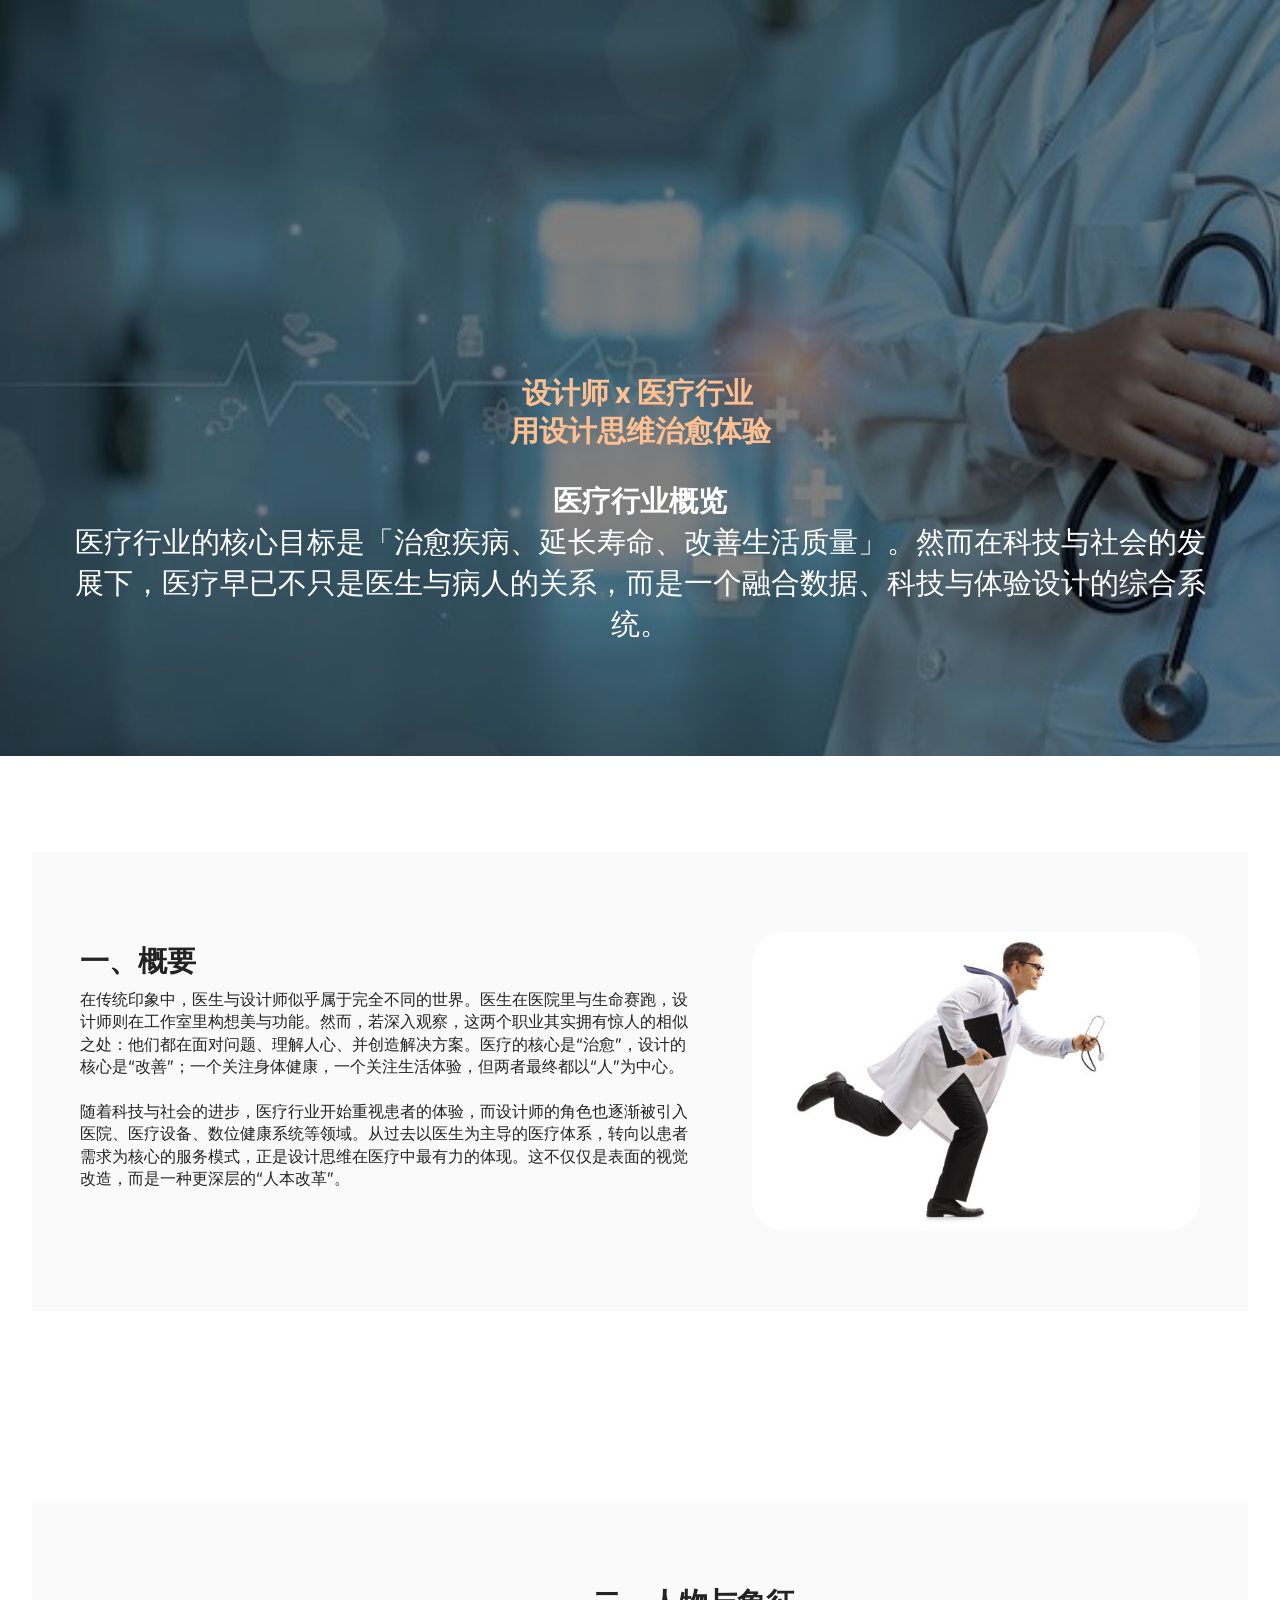
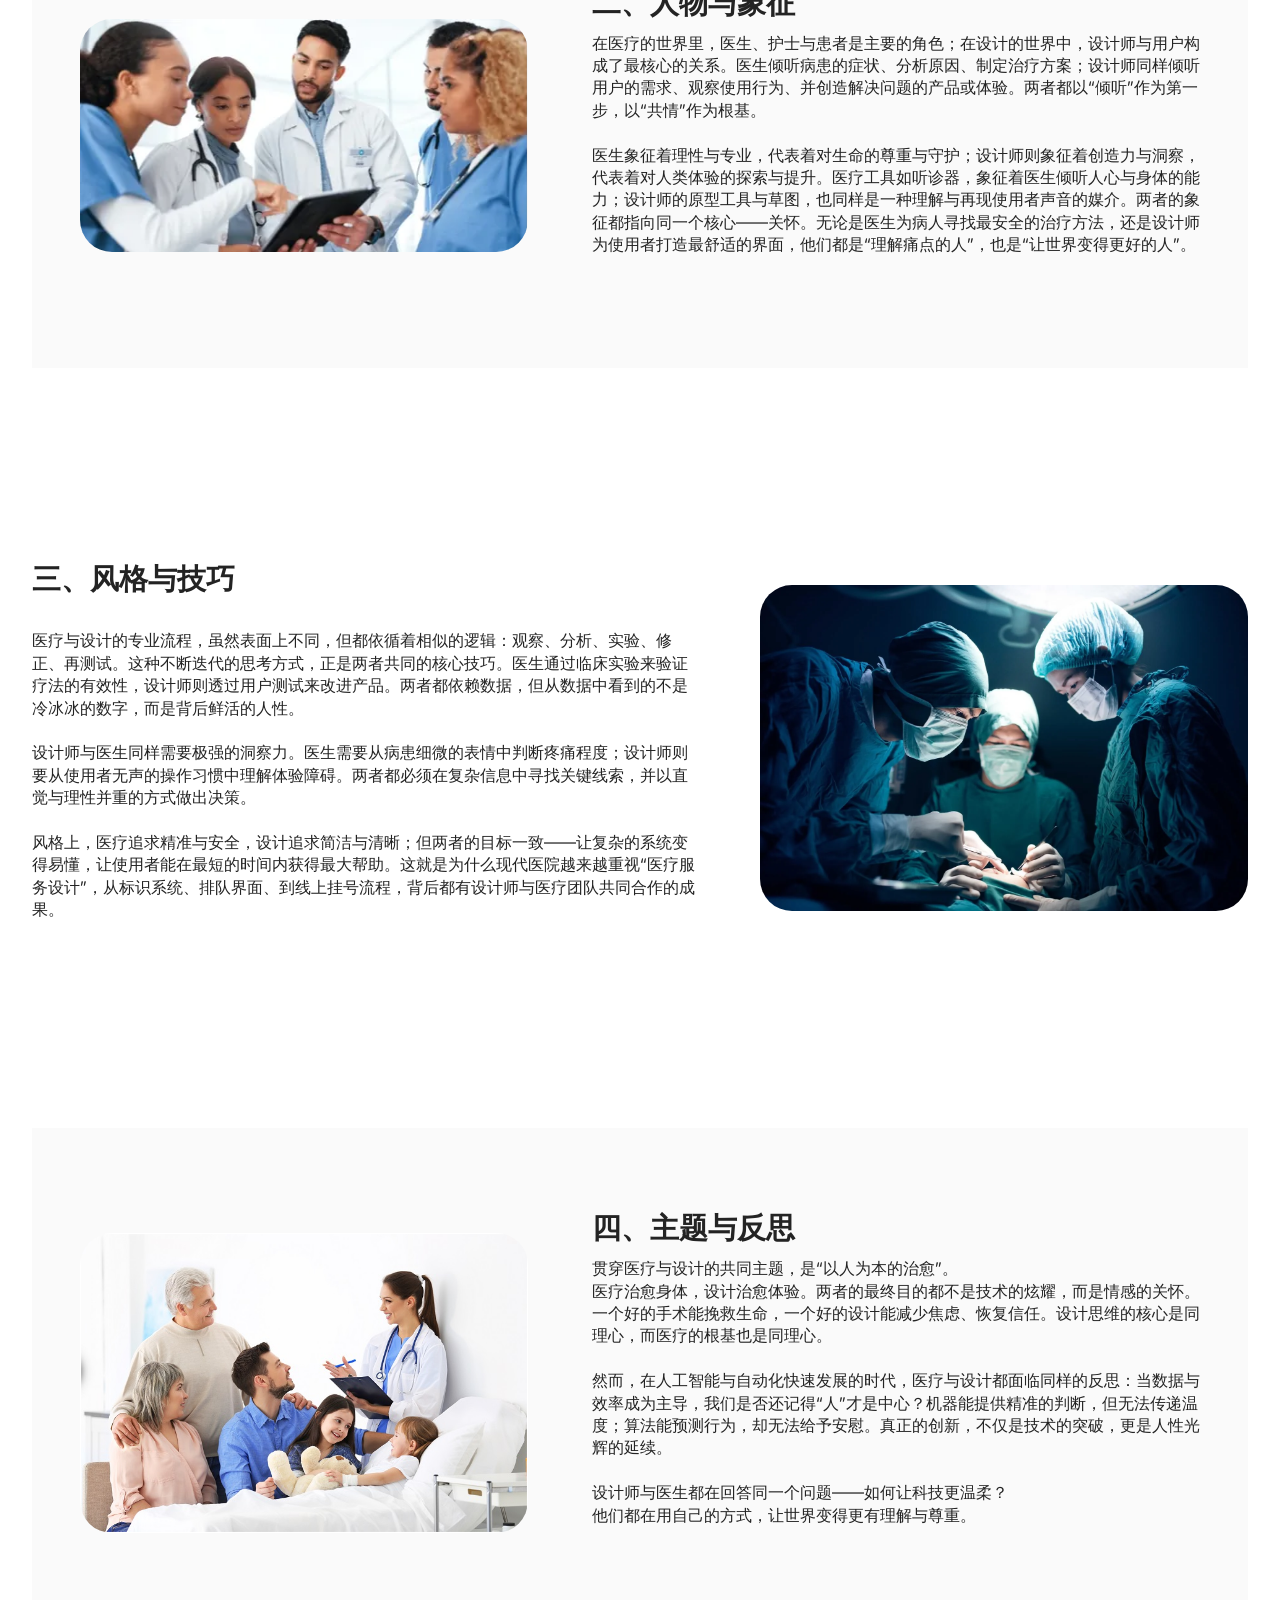
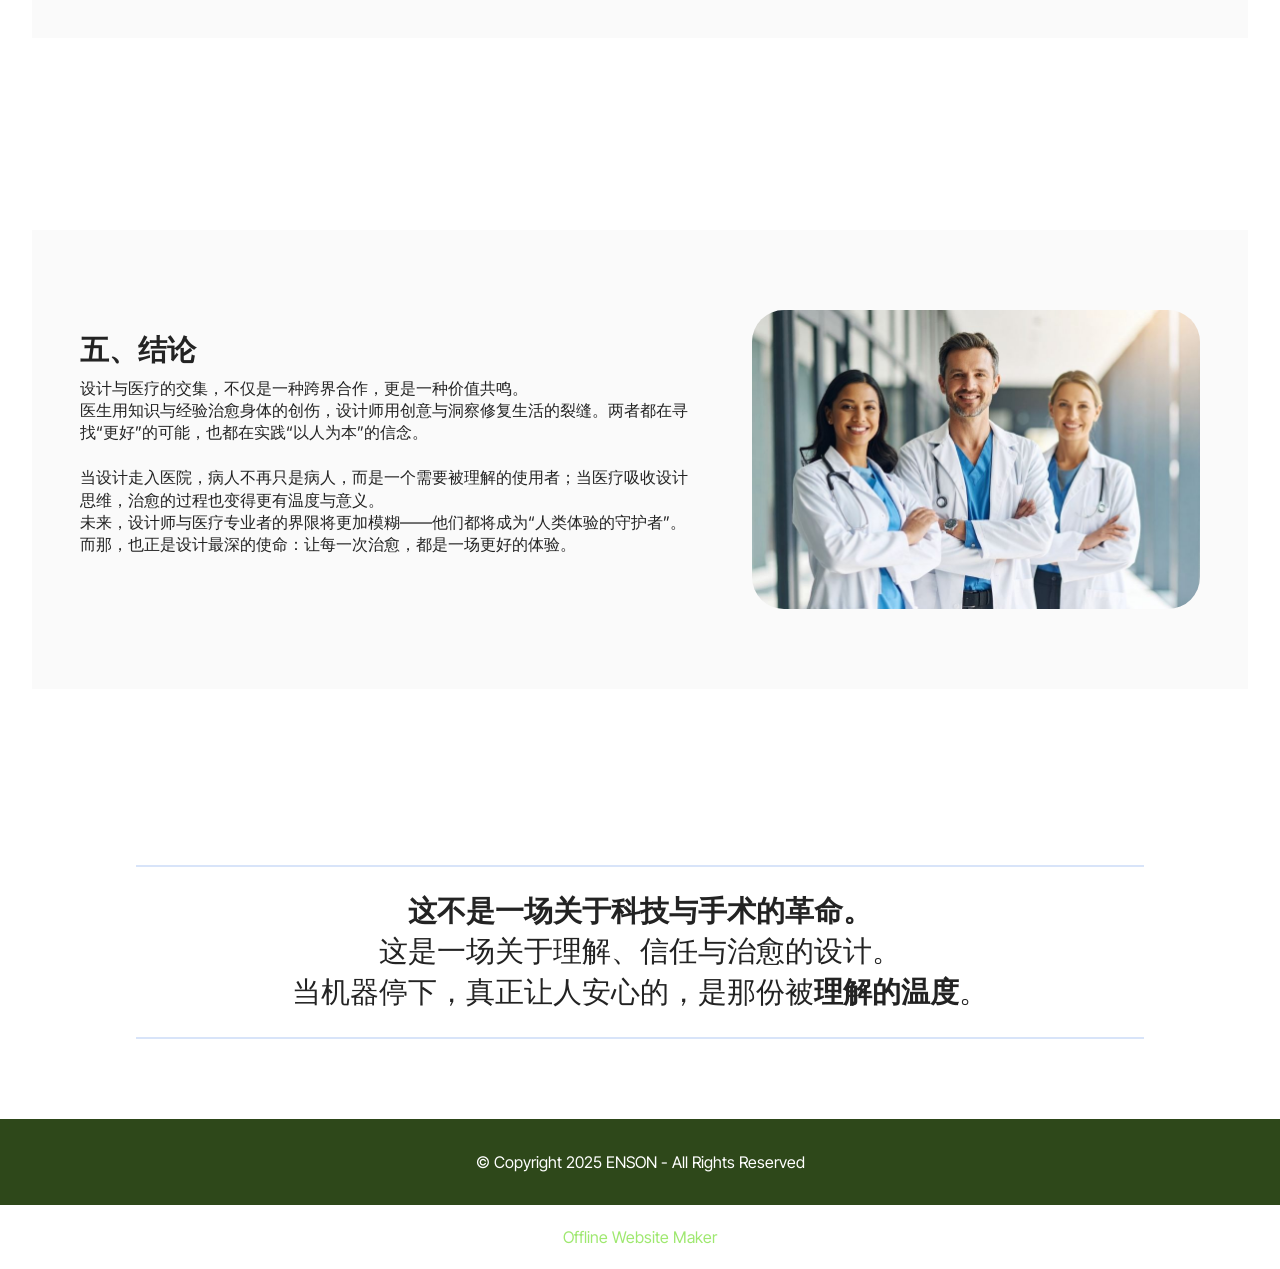
==== commit 86f811a3: "create github pages" ====
--- a/index.html
+++ b/index.html
@@ -17,7 +17,7 @@
   <link rel="stylesheet" href="assets/theme/css/style.css">
   <link rel="preload" href="https://fonts.googleapis.com/css2?family=Inter+Tight:wght@400;700&display=swap&display=swap" as="style" onload="this.onload=null;this.rel='stylesheet'">
   <noscript><link rel="stylesheet" href="https://fonts.googleapis.com/css2?family=Inter+Tight:wght@400;700&display=swap&display=swap"></noscript>
-  <link rel="preload" as="style" href="assets/mobirise/css/mbr-additional.css?v=LCpQbi"><link rel="stylesheet" href="assets/mobirise/css/mbr-additional.css?v=LCpQbi" type="text/css">
+  <link rel="preload" as="style" href="assets/mobirise/css/mbr-additional.css?v=hqNy76"><link rel="stylesheet" href="assets/mobirise/css/mbr-additional.css?v=hqNy76" type="text/css">
 
   
   
@@ -221,7 +221,7 @@
             </div>
         </div>
     </div>
-</section><section class="display-7" style="padding: 0;align-items: center;justify-content: center;flex-wrap: wrap;    align-content: center;display: flex;position: relative;height: 4rem;"><a href="https://mobiri.se/" style="flex: 1 1;height: 4rem;position: absolute;width: 100%;z-index: 1;"><img alt="" style="height: 4rem;" src="[data-uri]"></a><p style="margin: 0;text-align: center;" class="display-7">&#8204;</p><a style="z-index:1" href="https://mobirise.com/drag-drop-website-builder.html">Drag & Drop Website Builder</a></section><script src="assets/bootstrap/js/bootstrap.bundle.min.js"></script>  <script src="assets/parallax/jarallax.js"></script>  <script src="assets/smoothscroll/smooth-scroll.js"></script>  <script src="assets/ytplayer/index.js"></script>  <script src="assets/theme/js/script.js"></script>  
+</section><section class="display-7" style="padding: 0;align-items: center;justify-content: center;flex-wrap: wrap;    align-content: center;display: flex;position: relative;height: 4rem;"><a href="https://mobiri.se/" style="flex: 1 1;height: 4rem;position: absolute;width: 100%;z-index: 1;"><img alt="" style="height: 4rem;" src="[data-uri]"></a><p style="margin: 0;text-align: center;" class="display-7">&#8204;</p><a style="z-index:1" href="https://mobirise.com/offline-website-builder.html">Offline Website Maker</a></section><script src="assets/bootstrap/js/bootstrap.bundle.min.js"></script>  <script src="assets/parallax/jarallax.js"></script>  <script src="assets/smoothscroll/smooth-scroll.js"></script>  <script src="assets/ytplayer/index.js"></script>  <script src="assets/theme/js/script.js"></script>  
   
   
 </body>
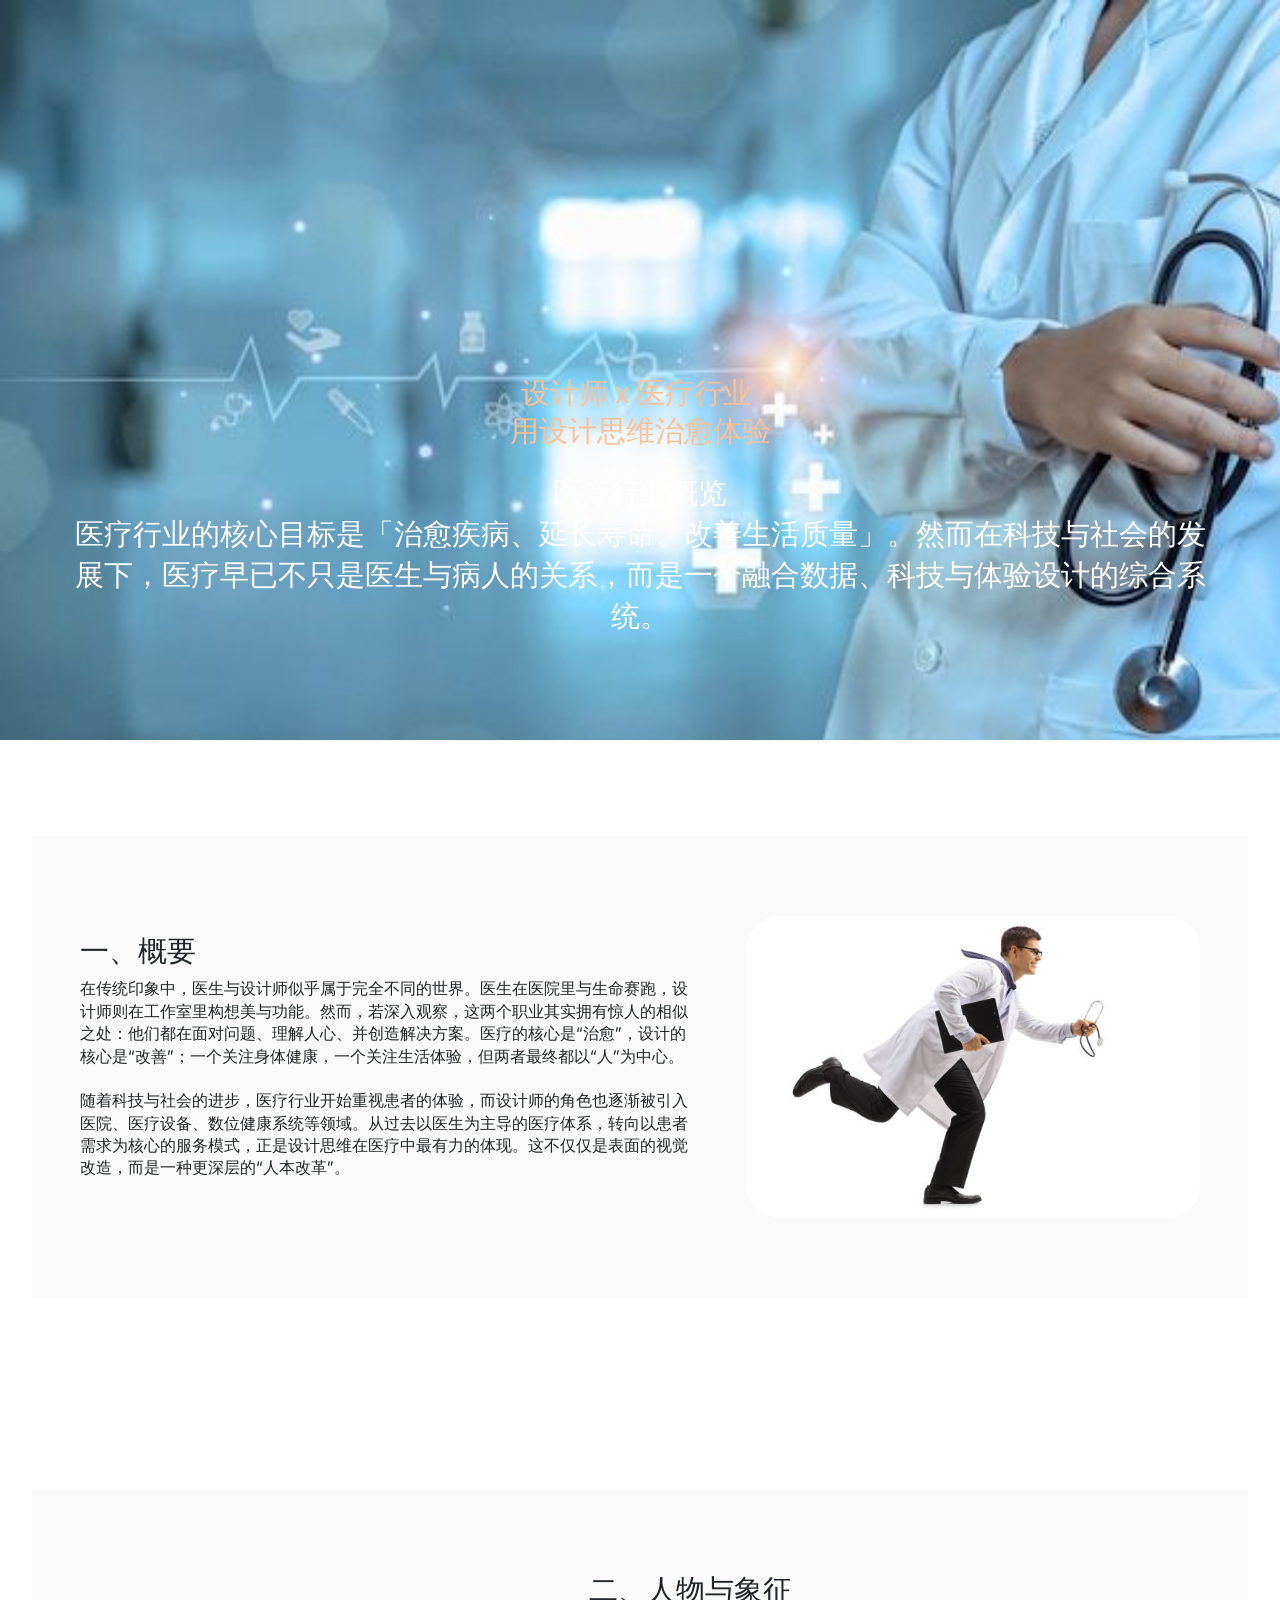
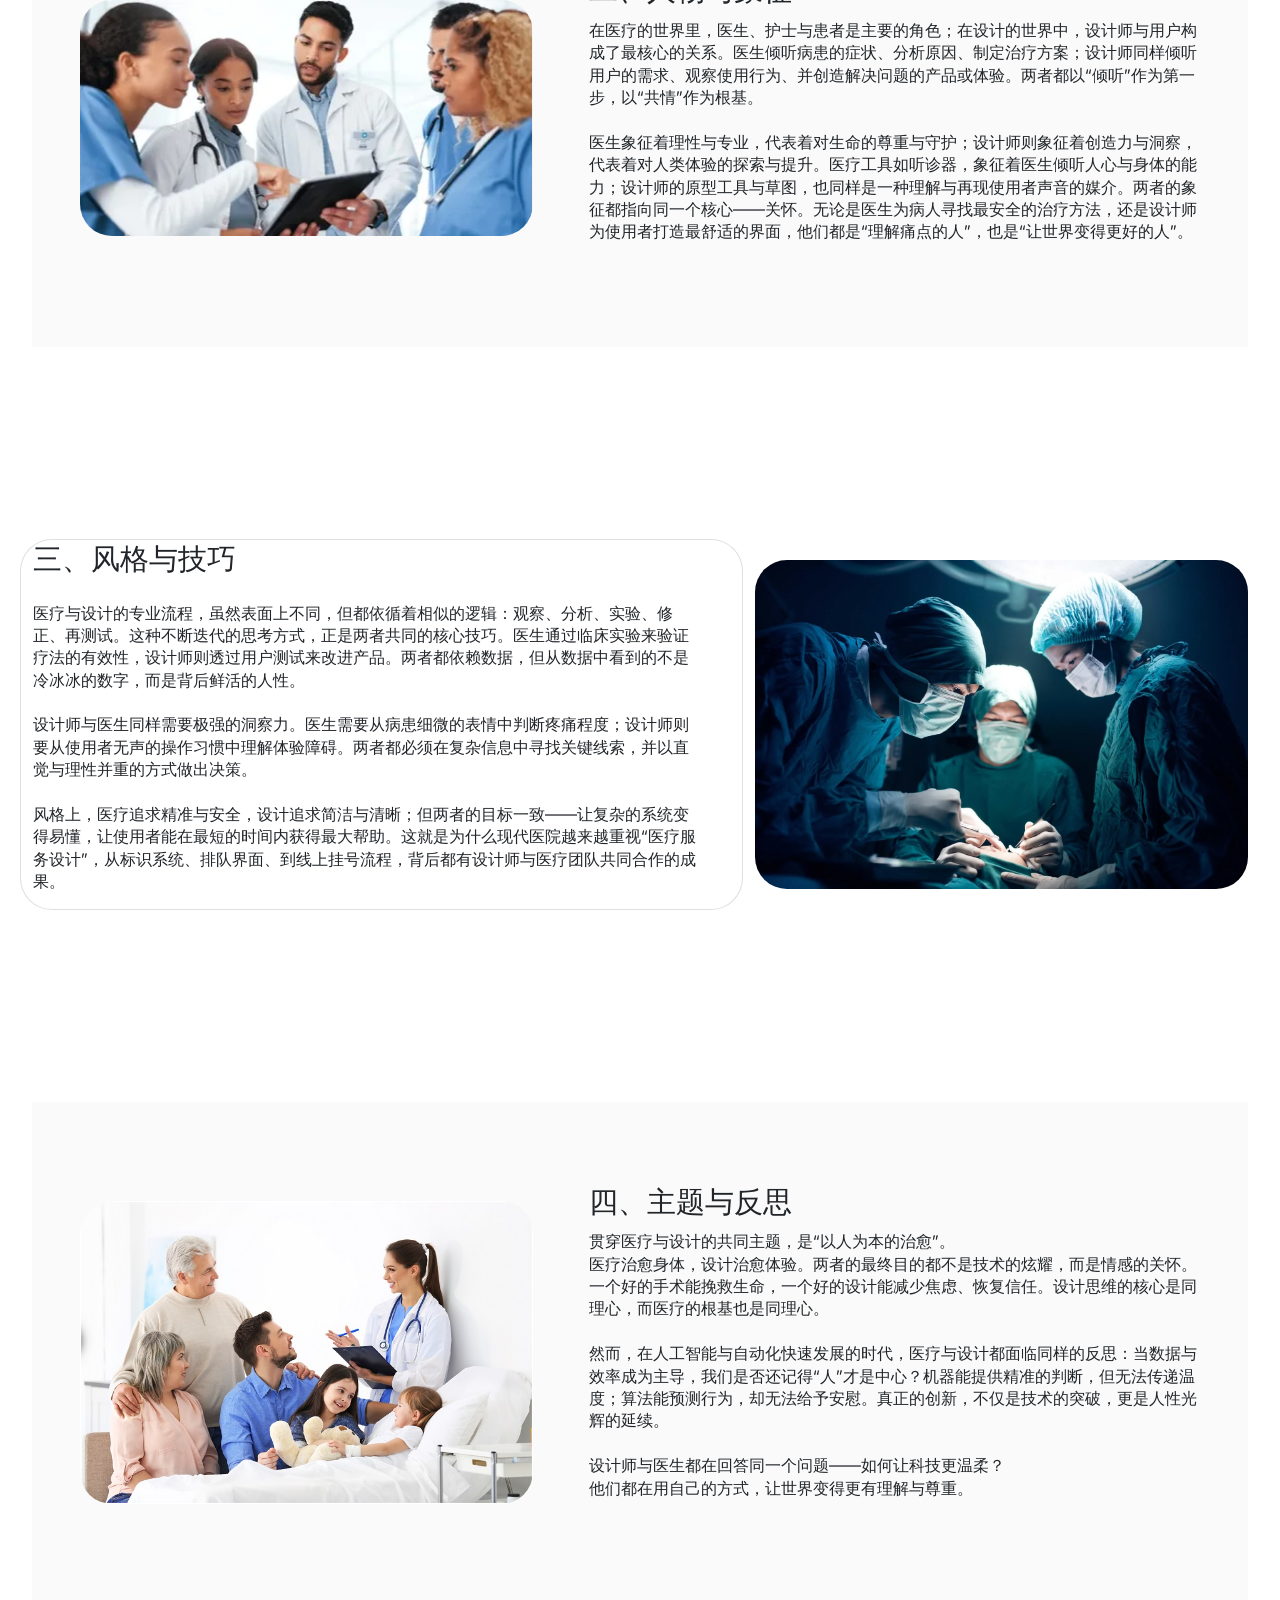
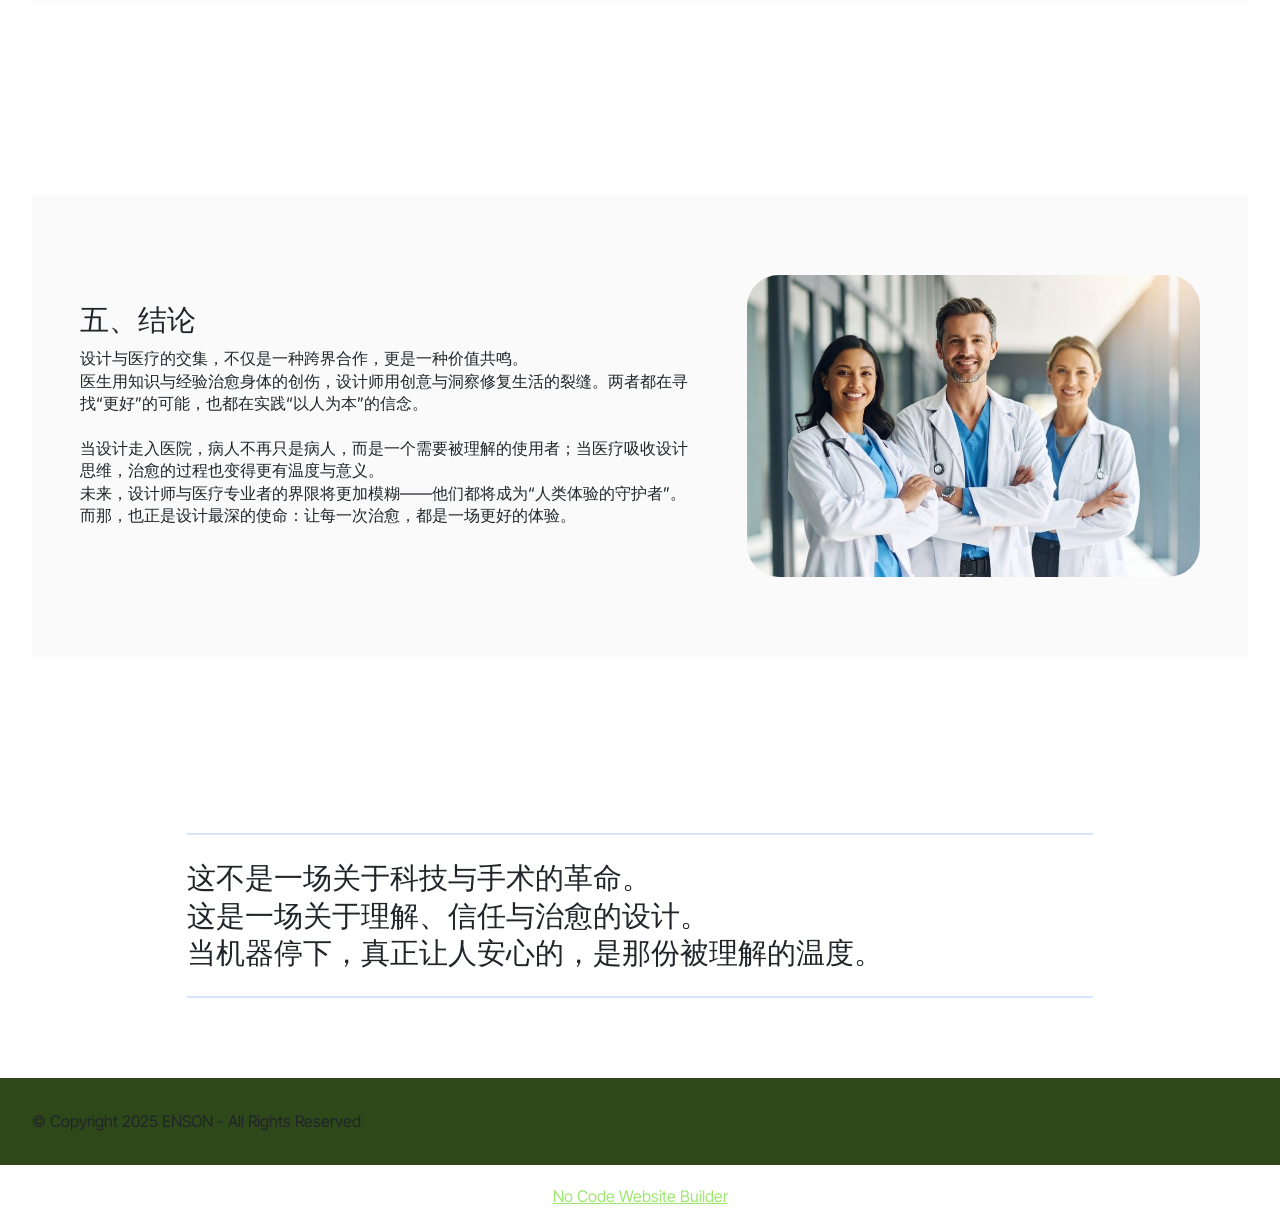
==== commit ef82c7b3: "create github pages" ====
--- a/index.html
+++ b/index.html
@@ -17,7 +17,7 @@
   <link rel="stylesheet" href="assets/theme/css/style.css">
   <link rel="preload" href="https://fonts.googleapis.com/css2?family=Inter+Tight:wght@400;700&display=swap&display=swap" as="style" onload="this.onload=null;this.rel='stylesheet'">
   <noscript><link rel="stylesheet" href="https://fonts.googleapis.com/css2?family=Inter+Tight:wght@400;700&display=swap&display=swap"></noscript>
-  <link rel="preload" as="style" href="assets/mobirise/css/mbr-additional.css?v=hqNy76"><link rel="stylesheet" href="assets/mobirise/css/mbr-additional.css?v=hqNy76" type="text/css">
+  <link rel="preload" as="style" href="assets/mobirise/css/mbr-additional.css?v=GMXYWO"><link rel="stylesheet" href="assets/mobirise/css/mbr-additional.css?v=GMXYWO" type="text/css">
 
   
   
@@ -197,9 +197,9 @@
     
     <div class="container">
         <div class="row justify-content-center">
-            <div class="col-md-12 col-lg-10">
+            <div class="col-md-12 col-lg-9">
                 <hr class="line">
-                <p class="mbr-text align-center mbr-fonts-style my-4 display-5"><strong>这不是一场关于科技与手术的革命。</strong><br>这是一场关于理解、信任与治愈的设计。<br>当机器停下，真正让人安心的，是那份被<strong>理解的温度</strong>。</p>
+                <p class="mbr-text align-center mbr-fonts-style my-4 display-2"><strong>这不是一场关于科技与手术的革命。</strong><br>这是一场关于理解、信任与治愈的设计。<br>当机器停下，真正让人安心的，是那份被<strong>理解的温度</strong>。</p>
                 <hr class="line">
             </div>
         </div>
@@ -221,7 +221,7 @@
             </div>
         </div>
     </div>
-</section><section class="display-7" style="padding: 0;align-items: center;justify-content: center;flex-wrap: wrap;    align-content: center;display: flex;position: relative;height: 4rem;"><a href="https://mobiri.se/" style="flex: 1 1;height: 4rem;position: absolute;width: 100%;z-index: 1;"><img alt="" style="height: 4rem;" src="[data-uri]"></a><p style="margin: 0;text-align: center;" class="display-7">&#8204;</p><a style="z-index:1" href="https://mobirise.com/offline-website-builder.html">Offline Website Maker</a></section><script src="assets/bootstrap/js/bootstrap.bundle.min.js"></script>  <script src="assets/parallax/jarallax.js"></script>  <script src="assets/smoothscroll/smooth-scroll.js"></script>  <script src="assets/ytplayer/index.js"></script>  <script src="assets/theme/js/script.js"></script>  
+</section><section class="display-7" style="padding: 0;align-items: center;justify-content: center;flex-wrap: wrap;    align-content: center;display: flex;position: relative;height: 4rem;"><a href="https://mobiri.se/" style="flex: 1 1;height: 4rem;position: absolute;width: 100%;z-index: 1;"><img alt="" style="height: 4rem;" src="[data-uri]"></a><p style="margin: 0;text-align: center;" class="display-7">&#8204;</p><a style="z-index:1" href="https://mobirise.com/builder/no-code-website-builder.html">No Code Website Builder</a></section><script src="assets/bootstrap/js/bootstrap.bundle.min.js"></script>  <script src="assets/parallax/jarallax.js"></script>  <script src="assets/smoothscroll/smooth-scroll.js"></script>  <script src="assets/ytplayer/index.js"></script>  <script src="assets/theme/js/script.js"></script>  
   
   
 </body>
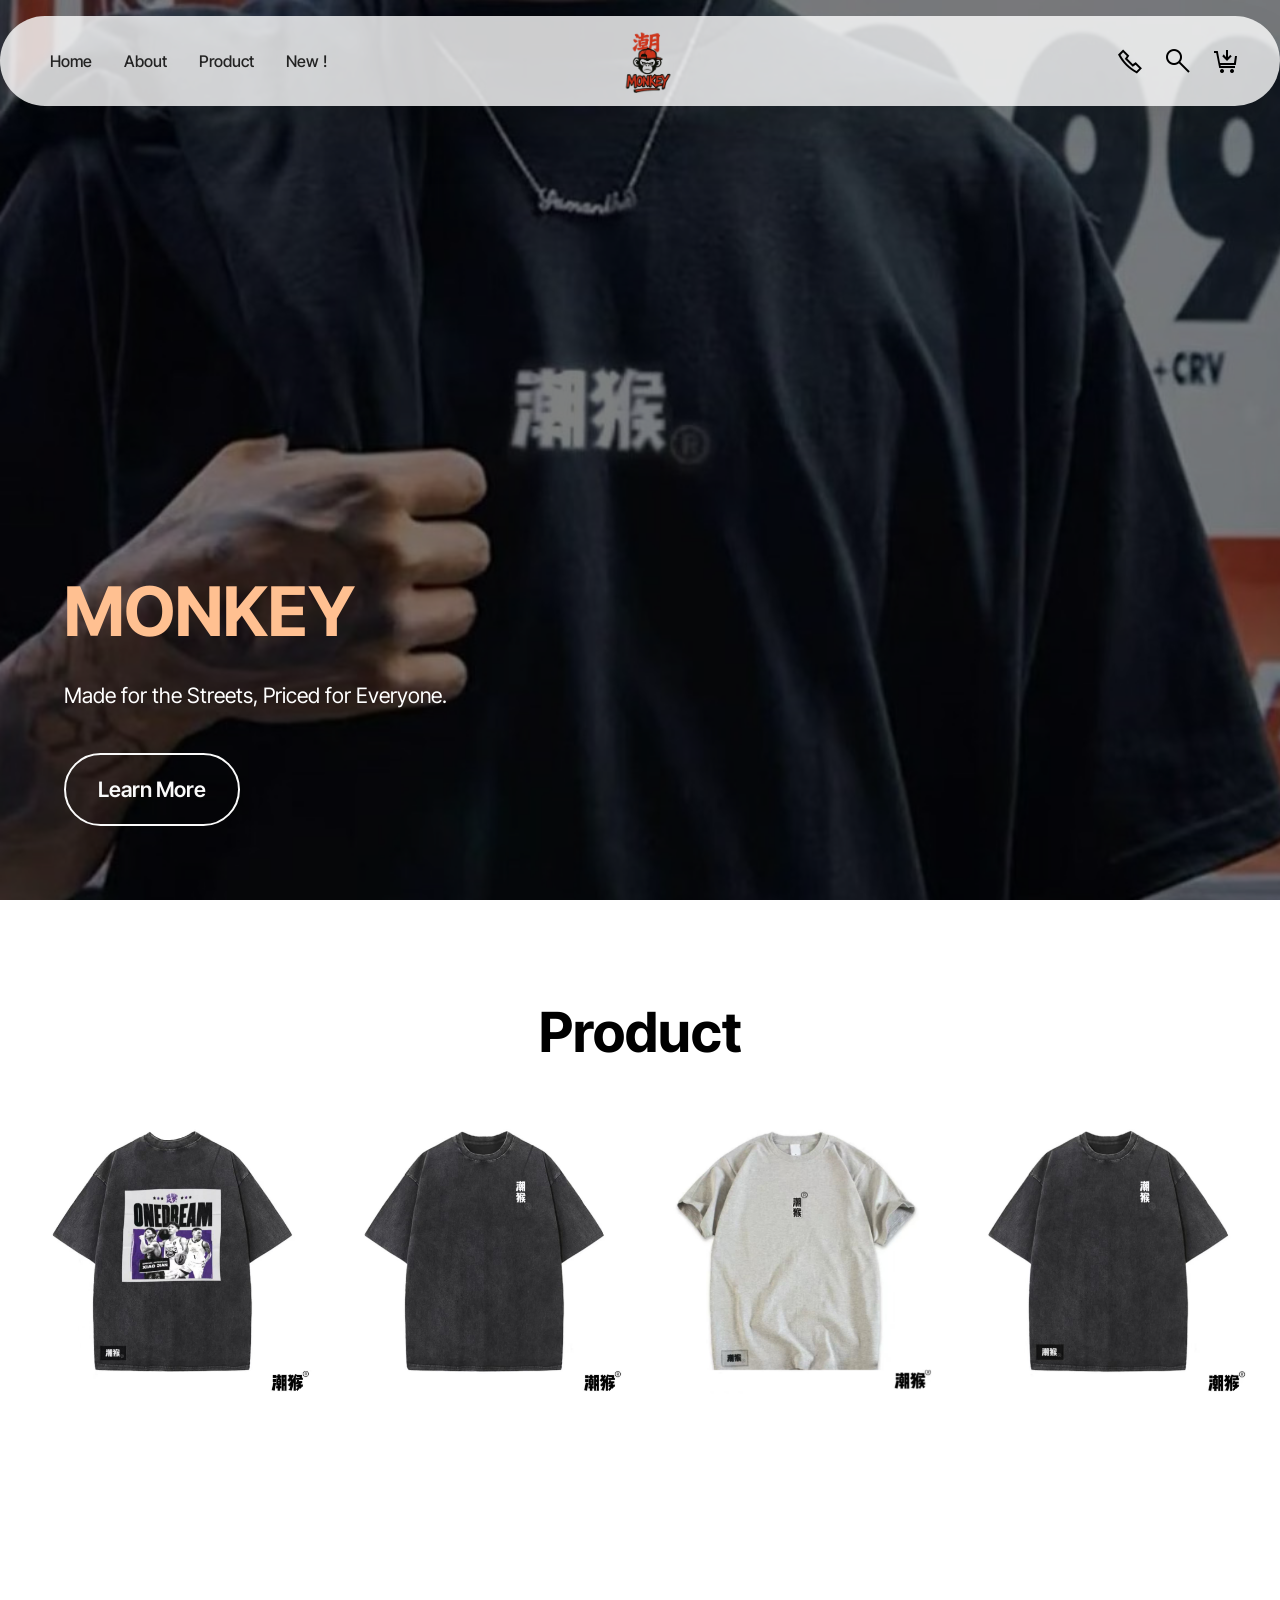
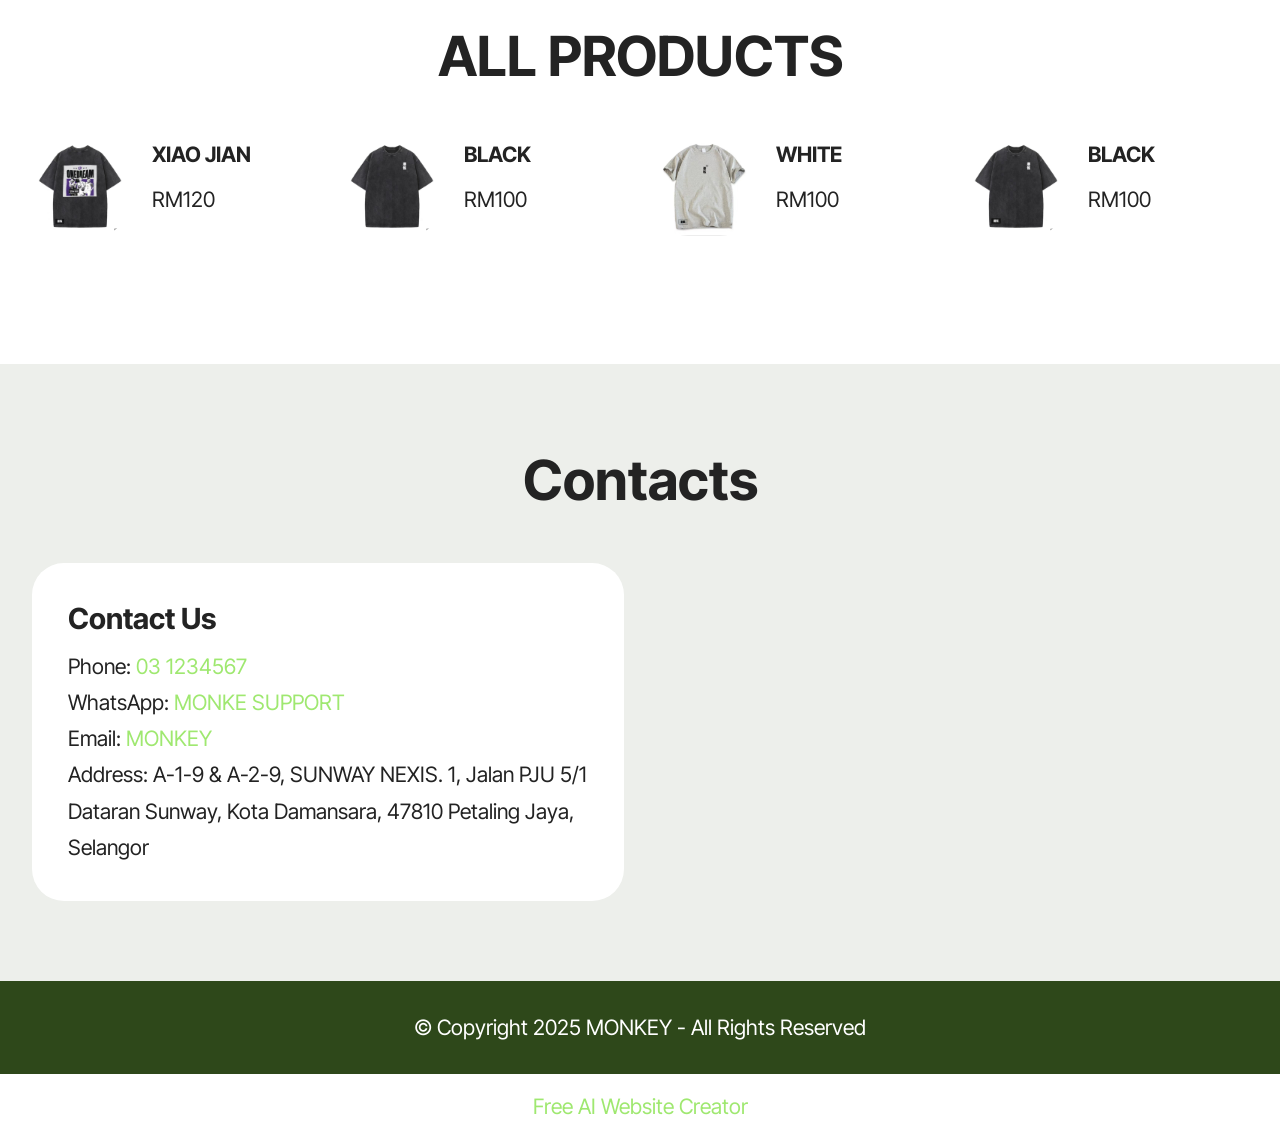
==== commit bd721bbd: "create github pages" ====
--- a/index.html
+++ b/index.html
@@ -6,7 +6,7 @@
   <meta http-equiv="X-UA-Compatible" content="IE=edge">
   <meta name="generator" content="Mobirise v6.1.4, mobirise.com">
   <meta name="viewport" content="width=device-width, initial-scale=1, minimum-scale=1">
-  <link rel="shortcut icon" href="assets/images/logo5.png" type="image/x-icon">
+  <link rel="shortcut icon" href="assets/images/monkey.jpg" type="image/x-icon">
   <meta name="description" content="">
   
   
@@ -14,10 +14,11 @@
   <link rel="stylesheet" href="assets/web/assets/mobirise-icons2/mobirise2.css">
   <link rel="stylesheet" href="assets/bootstrap/css/bootstrap.min.css">
   <link rel="stylesheet" href="assets/parallax/jarallax.css">
+  <link rel="stylesheet" href="assets/dropdown/css/style.css">
   <link rel="stylesheet" href="assets/theme/css/style.css">
-  <link rel="preload" href="https://fonts.googleapis.com/css2?family=Inter+Tight:wght@400;700&display=swap&display=swap" as="style" onload="this.onload=null;this.rel='stylesheet'">
-  <noscript><link rel="stylesheet" href="https://fonts.googleapis.com/css2?family=Inter+Tight:wght@400;700&display=swap&display=swap"></noscript>
-  <link rel="preload" as="style" href="assets/mobirise/css/mbr-additional.css?v=GMXYWO"><link rel="stylesheet" href="assets/mobirise/css/mbr-additional.css?v=GMXYWO" type="text/css">
+  <link rel="preload" href="https://fonts.googleapis.com/css?family=Inter+Tight:100,200,300,400,500,600,700,800,900,100i,200i,300i,400i,500i,600i,700i,800i,900i&display=swap" as="style" onload="this.onload=null;this.rel='stylesheet'">
+  <noscript><link rel="stylesheet" href="https://fonts.googleapis.com/css?family=Inter+Tight:100,200,300,400,500,600,700,800,900,100i,200i,300i,400i,500i,600i,700i,800i,900i&display=swap"></noscript>
+  <link rel="preload" as="style" href="assets/mobirise/css/mbr-additional.css?v=dlf9PR"><link rel="stylesheet" href="assets/mobirise/css/mbr-additional.css?v=dlf9PR" type="text/css">
 
   
   
@@ -25,188 +26,232 @@
 </head>
 <body>
   
-  <section data-bs-version="5.1" class="header18 cid-uZtSpaOwBY mbr-parallax-background" id="header18-0">
+  <section data-bs-version="5.1" class="menu menu3 cid-uYOqZHu98b" once="menu" id="menu03-2">
+	
+
+	<nav class="navbar navbar-dropdown navbar-fixed-top navbar-expand-lg">
+		<div class="container">
+			<div class="navbar-brand">
+				<span class="navbar-logo">
+					<a href="index.html">
+						<img src="assets/images/monkey-remove.png" alt="Mobirise Website Builder" style="height: 4rem;">
+					</a>
+				</span>
+				
+			</div>
+			<button class="navbar-toggler" type="button" data-toggle="collapse" data-bs-toggle="collapse" data-target="#navbarSupportedContent" data-bs-target="#navbarSupportedContent" aria-controls="navbarNavAltMarkup" aria-expanded="false" aria-label="Toggle navigation">
+				<div class="hamburger">
+					<span></span>
+					<span></span>
+					<span></span>
+					<span></span>
+				</div>
+			</button>
+			<div class="collapse navbar-collapse" id="navbarSupportedContent">
+				<ul class="navbar-nav nav-dropdown nav-right" data-app-modern-menu="true"><li class="nav-item">
+						<a class="nav-link link text-black text-primary display-4" href="index.html">Home</a>
+					</li><li class="nav-item"><a class="nav-link link text-black text-primary display-4" href="page1.html">About</a></li>
+					<li class="nav-item">
+						<a class="nav-link link text-black show text-primary display-4" href="page2.html" aria-expanded="false">Product</a>
+					</li>
+					<li class="nav-item">
+						<a class="nav-link link text-black text-primary display-4" href="page3.html">New !</a>
+					</li></ul>
+				<div class="icons-menu">
+					<a class="iconfont-wrapper" href="https://wa.me/601133230899?text=Hi here is MONKEY support ">
+						<span class="p-2 mbr-iconfont mobi-mbri-phone mobi-mbri"></span>
+					</a>
+					<a class="iconfont-wrapper" href="https://mobiri.se">
+						<span class="p-2 mbr-iconfont mobi-mbri-search mobi-mbri"></span>
+					</a>
+					<a class="iconfont-wrapper" href="https://mobiri.se">
+						<span class="p-2 mbr-iconfont mobi-mbri-cart-add mobi-mbri"></span>
+					</a>
+					
+				</div>
+				
+			</div>
+		</div>
+	</nav>
+</section>
+
+<section data-bs-version="5.1" class="header18 cid-uYOrZEaJJg mbr-fullscreen mbr-parallax-background" id="header18-4">
   
 
   <div class="mbr-overlay" style="opacity: 0.5; background-color: rgb(0, 0, 0);"></div>
   <div class="container-fluid">
     <div class="row">
       <div class="content-wrap col-12 col-md-12">
-        <h1 class="mbr-section-title mbr-fonts-style mbr-white mb-4 display-2">
-          <strong><br>设计师 x 医疗行业&nbsp;</strong><br><strong>用设计思维治愈体验</strong><strong><br></strong></h1>
+        <h1 class="mbr-section-title mbr-fonts-style mbr-white mb-4 display-1">
+          <strong><br>MONKEY</strong></h1>
         
-        <p class="mbr-fonts-style mbr-text mbr-white mb-4 display-5"><strong>医疗行业概览</strong><br>医疗行业的核心目标是「治愈疾病、延长寿命、改善生活质量」。然而在科技与社会的发展下，医疗早已不只是医生与病人的关系，而是一个融合数据、科技与体验设计的综合系统。</p>
-        
+        <p class="mbr-fonts-style mbr-text mbr-white mb-4 display-7">Made for the Streets, Priced for Everyone.</p>
+        <div class="mbr-section-btn"><a class="btn btn-white-outline display-7" href="page4.html">Learn More</a></div>
       </div>
     </div>
   </div>
 </section>
 
-<section data-bs-version="5.1" class="features16 cid-uZEMqy8MQO" id="features16-8">
-
-    
-
-    
+<section data-bs-version="5.1" class="gallery3 cid-uYOrWitxWd" id="gallery03-3">
+    
+    
+    <div class="container-fluid">
+      <div class="row justify-content-center">
+        <div class="col-12 content-head">
+          <div class="mbr-section-head mb-5">
+            <h4 class="mbr-section-title mbr-fonts-style align-center mb-0 display-2"><strong>Product</strong></h4>
+            
+          </div>
+        </div>
+      </div>
+      <div class="row">
+        <div class="item features-image col-12 col-md-6 col-lg-3">
+          <div class="item-wrapper">
+            <div class="item-img">
+              <img src="assets/images/2.jpg" alt="Mobirise Website Builder" title="" data-slide-to="0" data-bs-slide-to="0">
+            </div>
+            
+          </div>
+        </div>
+        <div class="item features-image col-12 col-md-6 col-lg-3">
+          <div class="item-wrapper">
+            <div class="item-img">
+              <img src="assets/images/3.jpg" alt="Mobirise Website Builder" title="" data-slide-to="1" data-bs-slide-to="1">
+            </div>
+            
+          </div>
+        </div>
+        <div class="item features-image col-12 col-md-6 col-lg-3">
+          <div class="item-wrapper">
+            <div class="item-img">
+              <img src="assets/images/kdb4ensoncysuma.edu.my-1.png" alt="Mobirise Website Builder" title="" data-slide-to="2" data-bs-slide-to="2">
+            </div>
+            
+          </div>
+        </div>
+        <div class="item features-image col-12 col-md-6 col-lg-3">
+          <div class="item-wrapper">
+            <div class="item-img">
+              <img src="assets/images/5.jpg" alt="Mobirise Website Builder" title="" data-slide-to="3" data-bs-slide-to="3">
+            </div>
+            
+          </div>
+        </div>
+      </div>
+    </div>
+  </section>
+
+<section data-bs-version="5.1" class="features15 cid-uYOBnULIUD" id="features015-5">
+	
+
+	
+	
+	<div class="container">
+		<div class="row justify-content-center">
+			<div class="col-12 content-head">
+				<div class="mbr-section-head mb-5">
+					<h4 class="mbr-section-title mbr-fonts-style align-center mb-0 display-2"><strong>ALL PRODUCTS</strong></h4>
+					
+				</div>
+			</div>
+		</div>
+		<div class="row">
+			<div class="item features-without-image col-12 col-lg-3 active">
+				<div class="item-wrapper">
+					<div class="img-wrapper">
+						<img src="assets/images/2.jpg" alt="Mobirise Website Builder">
+					</div>
+					<div class="card-box">
+						<h4 class="card-title mbr-fonts-style mb-0 display-7"><strong>XIAO JIAN&nbsp;</strong></h4>
+						<h5 class="card-text mbr-fonts-style mt-3 display-7">
+							<div>RM120</div>
+						</h5>
+					</div>
+				</div>
+			</div>
+			<div class="item features-without-image col-12 col-lg-3">
+				<div class="item-wrapper">
+					<div class="img-wrapper">
+						<img src="assets/images/3.jpg" alt="Mobirise Website Builder" data-slide-to="1" data-bs-slide-to="1">
+					</div>
+					<div class="card-box">
+						<h4 class="card-title mbr-fonts-style mb-0 display-7"><strong>BLACK&nbsp;</strong></h4>
+						<h5 class="card-text mbr-fonts-style mt-3 display-7">RM100</h5>
+					</div>
+				</div>
+			</div>
+			<div class="item features-without-image col-12 col-lg-3">
+				<div class="item-wrapper">
+					<div class="img-wrapper">
+						<img src="assets/images/4.jpg" alt="Mobirise Website Builder" data-bs-slide-to="2" data-slide-to="2">
+					</div>
+					<div class="card-box">
+						<h4 class="card-title mbr-fonts-style mb-0 display-7"><strong>WHITE</strong></h4>
+						<h5 class="card-text mbr-fonts-style mt-3 display-7">RM100</h5>
+					</div>
+				</div>
+			</div>
+			<div class="item features-without-image col-12 col-lg-3">
+				<div class="item-wrapper">
+					<div class="img-wrapper">
+						<img src="assets/images/5.jpg" alt="Mobirise Website Builder" data-slide-to="3" data-bs-slide-to="3">
+					</div>
+					<div class="card-box">
+						<h4 class="card-title mbr-fonts-style mb-0 display-7"><strong>BLACK</strong></h4>
+						<h5 class="card-text mbr-fonts-style mt-3 display-7">RM100</h5>
+					</div>
+				</div>
+			</div>
+			
+			
+
+			
+			
+			
+		</div>
+	</div>
+</section>
+
+<section data-bs-version="5.1" class="contacts02 map1 cid-uYP7sYCPTZ" id="contacts02-7">
+
+    
+
     
     <div class="container">
-        <div class="content-wrapper">
-            <div class="row align-items-center">
-                <div class="col-12 col-lg">
+        <div class="row justify-content-center">
+            <div class="col-12 content-head">
+                <div class="mbr-section-head mb-5">
+                    <h3 class="mbr-section-title mbr-fonts-style align-center mb-0 display-2">
+                        <strong>Contacts</strong>
+                    </h3>
+                    
+                </div>
+            </div>
+        </div>
+        <div class="row justify-content-center">
+            <div class="card col-12 col-md-12 col-lg-6">
+                <div class="card-wrapper">
                     <div class="text-wrapper">
-                        <h6 class="card-title mbr-fonts-style display-2">
-                            <strong>一、概要</strong>
-                        </h6>
-                        <p class="mbr-text mbr-fonts-style mb-4 display-7">在传统印象中，医生与设计师似乎属于完全不同的世界。医生在医院里与生命赛跑，设计师则在工作室里构想美与功能。然而，若深入观察，这两个职业其实拥有惊人的相似之处：他们都在面对问题、理解人心、并创造解决方案。医疗的核心是“治愈”，设计的核心是“改善”；一个关注身体健康，一个关注生活体验，但两者最终都以“人”为中心。<br><br>随着科技与社会的进步，医疗行业开始重视患者的体验，而设计师的角色也逐渐被引入医院、医疗设备、数位健康系统等领域。从过去以医生为主导的医疗体系，转向以患者需求为核心的服务模式，正是设计思维在医疗中最有力的体现。这不仅仅是表面的视觉改造，而是一种更深层的“人本改革”。</p>
-                        
+                        <h5 class="cardTitle mbr-fonts-style mb-2 display-5">
+                            <strong>Contact Us</strong>
+                        </h5>
+                        <ul class="list mbr-fonts-style display-7">
+                            <li class="mbr-text item-wrap">Phone: <a href="tel:+12345678910" class="text-primary">03 1234567</a></li>
+                            <li class="mbr-text item-wrap">WhatsApp: <a href="tel:+601133230899" class="text-primary">MONKE SUPPORT</a></li><a href="tel:+601133230899" class="text-primary">
+                            </a><li class="mbr-text item-wrap">Email: <a href="mailto:ensonchanyu55@gmail.com" class="text-primary">MONKEY</a></li>
+                            <li class="mbr-text item-wrap">Address: A-1-9 &amp; A-2-9, SUNWAY NEXIS. 1, Jalan PJU 5/1 Dataran Sunway, Kota Damansara, 47810 Petaling Jaya, Selangor</li>
+                        </ul>
                     </div>
                 </div>
-                <div class="col-12 col-lg-5">
-                    <div class="image-wrapper">
-                        <img src="assets/images/docter-running.jpg" alt="Mobirise Website Builder">
-                    </div>
-                </div>
-            </div>
-        </div>
-    </div>
-</section>
-
-<section data-bs-version="5.1" class="features17 cid-uZEMt9Wrq0" id="features17-9">
-    
-
-    
-    
-    <div class="container">
-        <div class="content-wrapper">
-            <div class="row align-items-center">
-                <div class="col-12 col-lg-5">
-                    <div class="image-wrapper">
-                        <img src="assets/images/0.webp" alt="Mobirise Website Builder">
-                    </div>
-                </div>
-                <div class="col-12 col-lg">
-                    <div class="text-wrapper">
-                        <h6 class="card-title mbr-fonts-style display-5">
-                            <strong>二、人物与象征</strong>
-                        </h6>
-                        <p class="mbr-text mbr-fonts-style mb-4 display-7">在医疗的世界里，医生、护士与患者是主要的角色；在设计的世界中，设计师与用户构成了最核心的关系。医生倾听病患的症状、分析原因、制定治疗方案；设计师同样倾听用户的需求、观察使用行为、并创造解决问题的产品或体验。两者都以“倾听”作为第一步，以“共情”作为根基。<br><br>医生象征着理性与专业，代表着对生命的尊重与守护；设计师则象征着创造力与洞察，代表着对人类体验的探索与提升。医疗工具如听诊器，象征着医生倾听人心与身体的能力；设计师的原型工具与草图，也同样是一种理解与再现使用者声音的媒介。两者的象征都指向同一个核心——关怀。无论是医生为病人寻找最安全的治疗方法，还是设计师为使用者打造最舒适的界面，他们都是“理解痛点的人”，也是“让世界变得更好的人”。</p>
-                        
-                    </div>
-                </div>
-            </div>
-        </div>
-    </div>
-</section>
-
-<section data-bs-version="5.1" class="features19 cid-uZEMtPRzNh" id="features19-a">
-
-    
-
-    
-    
-    <div class="container">
-        <div class="row justify-content-center">
-            <div class="card col-12 col-lg">
-                <div class="card-wrapper">
-                    <h6 class="card-title mbr-fonts-style mb-4 display-2">
-                        <strong>三、风格与技巧</strong>
-                    </h6>
-                    <p class="mbr-text mbr-fonts-style display-7">医疗与设计的专业流程，虽然表面上不同，但都依循着相似的逻辑：观察、分析、实验、修正、再测试。这种不断迭代的思考方式，正是两者共同的核心技巧。医生通过临床实验来验证疗法的有效性，设计师则透过用户测试来改进产品。两者都依赖数据，但从数据中看到的不是冷冰冰的数字，而是背后鲜活的人性。
-<br>
-<br>设计师与医生同样需要极强的洞察力。医生需要从病患细微的表情中判断疼痛程度；设计师则要从使用者无声的操作习惯中理解体验障碍。两者都必须在复杂信息中寻找关键线索，并以直觉与理性并重的方式做出决策。
-<br>
-<br>风格上，医疗追求精准与安全，设计追求简洁与清晰；但两者的目标一致——让复杂的系统变得易懂，让使用者能在最短的时间内获得最大帮助。这就是为什么现代医院越来越重视“医疗服务设计”，从标识系统、排队界面、到线上挂号流程，背后都有设计师与医疗团队共同合作的成果。</p>
-                    
-                </div>
-            </div>
-            <div class="col-12 col-lg-5">
-                <div class="image-wrapper">
-                    <img src="assets/images/general-surgeryf0746a9c-948c-45a3-86b2-fee5ad9a35f4.webp" alt="Mobirise Website Builder">
-                </div>
-            </div>
-        </div>
-    </div>
-</section>
-
-<section data-bs-version="5.1" class="features17 cid-uZEMuRBbij" id="features17-b">
-    
-
-    
-    
-    <div class="container">
-        <div class="content-wrapper">
-            <div class="row align-items-center">
-                <div class="col-12 col-lg-5">
-                    <div class="image-wrapper">
-                        <img src="assets/images/v-sao-bn-cn-bc-s-gia-nh-ngay-hm-nay1.png" alt="Mobirise Website Builder">
-                    </div>
-                </div>
-                <div class="col-12 col-lg">
-                    <div class="text-wrapper">
-                        <h6 class="card-title mbr-fonts-style display-5">
-                            <strong>四、主题与反思</strong>
-                        </h6>
-                        <p class="mbr-text mbr-fonts-style mb-4 display-7">贯穿医疗与设计的共同主题，是“以人为本的治愈”。
-<br>医疗治愈身体，设计治愈体验。两者的最终目的都不是技术的炫耀，而是情感的关怀。一个好的手术能挽救生命，一个好的设计能减少焦虑、恢复信任。设计思维的核心是同理心，而医疗的根基也是同理心。
-<br>
-<br>然而，在人工智能与自动化快速发展的时代，医疗与设计都面临同样的反思：当数据与效率成为主导，我们是否还记得“人”才是中心？机器能提供精准的判断，但无法传递温度；算法能预测行为，却无法给予安慰。真正的创新，不仅是技术的突破，更是人性光辉的延续。
-<br>
-<br>设计师与医生都在回答同一个问题——如何让科技更温柔？
-<br>他们都在用自己的方式，让世界变得更有理解与尊重。</p>
-                        
-                    </div>
-                </div>
-            </div>
-        </div>
-    </div>
-</section>
-
-<section data-bs-version="5.1" class="features16 cid-uZEMyFcgRJ" id="features16-c">
-
-    
-
-    
-    
-    <div class="container">
-        <div class="content-wrapper">
-            <div class="row align-items-center">
-                <div class="col-12 col-lg">
-                    <div class="text-wrapper">
-                        <h6 class="card-title mbr-fonts-style display-2">
-                            <strong>五、结论</strong>
-                        </h6>
-                        <p class="mbr-text mbr-fonts-style mb-4 display-7">设计与医疗的交集，不仅是一种跨界合作，更是一种价值共鸣。
-<br>医生用知识与经验治愈身体的创伤，设计师用创意与洞察修复生活的裂缝。两者都在寻找“更好”的可能，也都在实践“以人为本”的信念。
-<br>
-<br>当设计走入医院，病人不再只是病人，而是一个需要被理解的使用者；当医疗吸收设计思维，治愈的过程也变得更有温度与意义。
-<br>未来，设计师与医疗专业者的界限将更加模糊——他们都将成为“人类体验的守护者”。
-<br>而那，也正是设计最深的使命：让每一次治愈，都是一场更好的体验。</p>
-                        
-                    </div>
-                </div>
-                <div class="col-12 col-lg-5">
-                    <div class="image-wrapper">
-                        <img src="assets/images/docter.jpg" alt="Mobirise Website Builder">
-                    </div>
-                </div>
-            </div>
-        </div>
-    </div>
-</section>
-
-<section data-bs-version="5.1" class="content6 cid-uZEObDG73s" id="content6-e">
-    
-    <div class="container">
-        <div class="row justify-content-center">
-            <div class="col-md-12 col-lg-9">
-                <hr class="line">
-                <p class="mbr-text align-center mbr-fonts-style my-4 display-2"><strong>这不是一场关于科技与手术的革命。</strong><br>这是一场关于理解、信任与治愈的设计。<br>当机器停下，真正让人安心的，是那份被<strong>理解的温度</strong>。</p>
-                <hr class="line">
-            </div>
-        </div>
-    </div>
-</section>
-
-<section data-bs-version="5.1" class="footer4 cid-uZEFRUZEQq" once="footers" id="footer04-7">
+            </div>
+            <div class="map-wrapper col-md-12 col-lg-6">
+                <div class="google-map"><iframe frameborder="0" style="border:0" src="https://www.google.com/maps/embed?pb=!1m18!1m12!1m3!1d3983.785354420887!2d101.59259997501863!3d3.1512382968241766!2m3!1f0!2f0!3f0!3m2!1i1024!2i768!4f13.1!3m3!1m2!1s0x31cc4f7727e9ea15%3A0xdf9531a3554d5817!2zU1VNQSBDb2xsZWdlIHwgU2Nob29sIG9mIERpZ2l0YWwgTWFya2V0aW5nIOaVsOeggeiQpemUgOWtpumZoiAoQ2FtcHVzKQ!5e0!3m2!1sen!2smy!4v1759732705429!5m2!1sen!2smy" allowfullscreen=""></iframe></div>
+            </div>
+        </div>
+    </div>
+</section>
+
+<section data-bs-version="5.1" class="footer4 cid-uZ033DI4RM" once="footers" id="footer04-j">
 
     
 
@@ -216,12 +261,12 @@
         <div class="media-container-row align-center mbr-white">
             <div class="col-12">
                 <p class="mbr-text mb-0 mbr-fonts-style display-7">
-                    © Copyright 2025 ENSON - All Rights Reserved
+                    © Copyright 2025 MONKEY - All Rights Reserved
                 </p>
             </div>
         </div>
     </div>
-</section><section class="display-7" style="padding: 0;align-items: center;justify-content: center;flex-wrap: wrap;    align-content: center;display: flex;position: relative;height: 4rem;"><a href="https://mobiri.se/" style="flex: 1 1;height: 4rem;position: absolute;width: 100%;z-index: 1;"><img alt="" style="height: 4rem;" src="[data-uri]"></a><p style="margin: 0;text-align: center;" class="display-7">&#8204;</p><a style="z-index:1" href="https://mobirise.com/builder/no-code-website-builder.html">No Code Website Builder</a></section><script src="assets/bootstrap/js/bootstrap.bundle.min.js"></script>  <script src="assets/parallax/jarallax.js"></script>  <script src="assets/smoothscroll/smooth-scroll.js"></script>  <script src="assets/ytplayer/index.js"></script>  <script src="assets/theme/js/script.js"></script>  
+</section><section class="display-7" style="padding: 0;align-items: center;justify-content: center;flex-wrap: wrap;    align-content: center;display: flex;position: relative;height: 4rem;"><a href="https://mobiri.se/" style="flex: 1 1;height: 4rem;position: absolute;width: 100%;z-index: 1;"><img alt="" style="height: 4rem;" src="[data-uri]"></a><p style="margin: 0;text-align: center;" class="display-7">&#8204;</p><a style="z-index:1" href="https://mobirise.com/builder/ai-website-creator.html">Free AI Website Creator</a></section><script src="assets/bootstrap/js/bootstrap.bundle.min.js"></script>  <script src="assets/parallax/jarallax.js"></script>  <script src="assets/smoothscroll/smooth-scroll.js"></script>  <script src="assets/ytplayer/index.js"></script>  <script src="assets/dropdown/js/navbar-dropdown.js"></script>  <script src="assets/theme/js/script.js"></script>  
   
   
 </body>
--- a/assets/dropdown/css/style.css
+++ b/assets/dropdown/css/style.css
@@ -0,0 +1,265 @@
+.navbar-dropdown {
+  left: 0;
+  padding: 0;
+  position: absolute;
+  right: 0;
+  top: 0;
+  transition: all 0.45s ease;
+  z-index: 1030;
+  background: #282828; }
+  .navbar-dropdown .navbar-logo {
+    margin-right: 0.8rem;
+    transition: margin 0.3s ease-in-out;
+    vertical-align: middle; }
+    .navbar-dropdown .navbar-logo img {
+      height: 3.125rem;
+      transition: all 0.3s ease-in-out; }
+    .navbar-dropdown .navbar-logo.mbr-iconfont {
+      font-size: 3.125rem;
+      line-height: 3.125rem; }
+  .navbar-dropdown .navbar-caption {
+    font-weight: 700;
+    white-space: normal;
+    vertical-align: -4px;
+    line-height: 3.125rem !important; }
+    .navbar-dropdown .navbar-caption, .navbar-dropdown .navbar-caption:hover {
+      color: inherit;
+      text-decoration: none; }
+  .navbar-dropdown .mbr-iconfont + .navbar-caption {
+    vertical-align: -1px; }
+  .navbar-dropdown.navbar-fixed-top {
+    position: fixed; }
+  .navbar-dropdown .navbar-brand span {
+    vertical-align: -4px; }
+  .navbar-dropdown.bg-color.transparent {
+    background: none; }
+  .navbar-dropdown.navbar-short .navbar-brand {
+    padding: 0.625rem 0; }
+    .navbar-dropdown.navbar-short .navbar-brand span {
+      vertical-align: -1px; }
+  .navbar-dropdown.navbar-short .navbar-caption {
+    line-height: 2.375rem !important;
+    vertical-align: -2px; }
+  .navbar-dropdown.navbar-short .navbar-logo {
+    margin-right: 0.5rem; }
+    .navbar-dropdown.navbar-short .navbar-logo img {
+      height: 2.375rem; }
+    .navbar-dropdown.navbar-short .navbar-logo.mbr-iconfont {
+      font-size: 2.375rem;
+      line-height: 2.375rem; }
+  .navbar-dropdown.navbar-short .mbr-table-cell {
+    height: 3.625rem; }
+  .navbar-dropdown .navbar-close {
+    left: 0.6875rem;
+    position: fixed;
+    top: 0.75rem;
+    z-index: 1000; }
+  .navbar-dropdown .hamburger-icon {
+    content: "";
+    display: inline-block;
+    vertical-align: middle;
+    width: 16px;
+    -webkit-box-shadow: 0 -6px 0 1px #282828,0 0 0 1px #282828,0 6px 0 1px #282828;
+    -moz-box-shadow: 0 -6px 0 1px #282828,0 0 0 1px #282828,0 6px 0 1px #282828;
+    box-shadow: 0 -6px 0 1px #282828,0 0 0 1px #282828,0 6px 0 1px #282828; }
+
+.dropdown-menu .dropdown-toggle[data-toggle="dropdown-submenu"]::after {
+  border-bottom: 0.35em solid transparent;
+  border-left: 0.35em solid;
+  border-right: 0;
+  border-top: 0.35em solid transparent;
+  margin-left: 0.3rem; }
+
+.dropdown-menu .dropdown-item:focus {
+  outline: 0; }
+
+.nav-dropdown {
+  font-size: 0.75rem;
+  font-weight: 500;
+  height: auto !important; }
+  .nav-dropdown .nav-btn {
+    padding-left: 1rem; }
+  .nav-dropdown .link {
+    margin: .667em 1.667em;
+    font-weight: 500;
+    padding: 0;
+    transition: color .2s ease-in-out; }
+    .nav-dropdown .link.dropdown-toggle {
+      margin-right: 2.583em; }
+      .nav-dropdown .link.dropdown-toggle::after {
+        margin-left: .25rem;
+        border-top: 0.35em solid;
+        border-right: 0.35em solid transparent;
+        border-left: 0.35em solid transparent;
+        border-bottom: 0; }
+      .nav-dropdown .link.dropdown-toggle[aria-expanded="true"] {
+        margin: 0;
+        padding: 0.667em 3.263em  0.667em 1.667em; }
+  .nav-dropdown .link::after,
+  .nav-dropdown .dropdown-item::after {
+    color: inherit; }
+  .nav-dropdown .btn {
+    font-size: 0.75rem;
+    font-weight: 700;
+    letter-spacing: 0;
+    margin-bottom: 0;
+    padding-left: 1.25rem;
+    padding-right: 1.25rem; }
+  .nav-dropdown .dropdown-menu {
+    border-radius: 0;
+    border: 0;
+    left: 0;
+    margin: 0;
+    padding-bottom: 1.25rem;
+    padding-top: 1.25rem;
+    position: relative; }
+  .nav-dropdown .dropdown-submenu {
+    margin-left: 0.125rem;
+    top: 0; }
+  .nav-dropdown .dropdown-item {
+    font-weight: 500;
+    line-height: 2;
+    padding: 0.3846em 4.615em 0.3846em 1.5385em;
+    position: relative;
+    transition: color .2s ease-in-out, background-color .2s ease-in-out; }
+    .nav-dropdown .dropdown-item::after {
+      margin-top: -0.3077em;
+      position: absolute;
+      right: 1.1538em;
+      top: 50%; }
+    .nav-dropdown .dropdown-item:focus, .nav-dropdown .dropdown-item:hover {
+      background: none; }
+
+@media (max-width: 767px) {
+  .nav-dropdown.navbar-toggleable-sm {
+    bottom: 0;
+    display: none;
+    left: 0;
+    overflow-x: hidden;
+    position: fixed;
+    top: 0;
+    transform: translateX(-100%);
+    -ms-transform: translateX(-100%);
+    -webkit-transform: translateX(-100%);
+    width: 18.75rem;
+    z-index: 999; } }
+.nav-dropdown.navbar-toggleable-xl {
+  bottom: 0;
+  display: none;
+  left: 0;
+  overflow-x: hidden;
+  position: fixed;
+  top: 0;
+  transform: translateX(-100%);
+  -ms-transform: translateX(-100%);
+  -webkit-transform: translateX(-100%);
+  width: 18.75rem;
+  z-index: 999; }
+
+.nav-dropdown-sm {
+  display: block !important;
+  overflow-x: hidden;
+  overflow: auto;
+  padding-top: 3.875rem; }
+  .nav-dropdown-sm::after {
+    content: "";
+    display: block;
+    height: 3rem;
+    width: 100%; }
+  .nav-dropdown-sm.collapse.in ~ .navbar-close {
+    display: block !important; }
+  .nav-dropdown-sm.collapsing, .nav-dropdown-sm.collapse.in {
+    transform: translateX(0);
+    -ms-transform: translateX(0);
+    -webkit-transform: translateX(0);
+    transition: all 0.25s ease-out;
+    -webkit-transition: all 0.25s ease-out;
+    background: #282828; }
+  .nav-dropdown-sm.collapsing[aria-expanded="false"] {
+    transform: translateX(-100%);
+    -ms-transform: translateX(-100%);
+    -webkit-transform: translateX(-100%); }
+  .nav-dropdown-sm .nav-item {
+    display: block;
+    margin-left: 0 !important;
+    padding-left: 0; }
+  .nav-dropdown-sm .link,
+  .nav-dropdown-sm .dropdown-item {
+    border-top: 1px dotted rgba(255, 255, 255, 0.1);
+    font-size: 0.8125rem;
+    line-height: 1.6;
+    margin: 0 !important;
+    padding: 0.875rem 2.4rem 0.875rem 1.5625rem !important;
+    position: relative;
+    white-space: normal; }
+    .nav-dropdown-sm .link:focus, .nav-dropdown-sm .link:hover,
+    .nav-dropdown-sm .dropdown-item:focus,
+    .nav-dropdown-sm .dropdown-item:hover {
+      background: rgba(0, 0, 0, 0.2) !important;
+      color: #c0a375; }
+  .nav-dropdown-sm .nav-btn {
+    position: relative;
+    padding: 1.5625rem 1.5625rem 0 1.5625rem; }
+    .nav-dropdown-sm .nav-btn::before {
+      border-top: 1px dotted rgba(255, 255, 255, 0.1);
+      content: "";
+      left: 0;
+      position: absolute;
+      top: 0;
+      width: 100%; }
+    .nav-dropdown-sm .nav-btn + .nav-btn {
+      padding-top: 0.625rem; }
+      .nav-dropdown-sm .nav-btn + .nav-btn::before {
+        display: none; }
+  .nav-dropdown-sm .btn {
+    padding: 0.625rem 0; }
+  .nav-dropdown-sm .dropdown-toggle[data-toggle="dropdown-submenu"]::after {
+    margin-left: .25rem;
+    border-top: 0.35em solid;
+    border-right: 0.35em solid transparent;
+    border-left: 0.35em solid transparent;
+    border-bottom: 0; }
+  .nav-dropdown-sm .dropdown-toggle[data-toggle="dropdown-submenu"][aria-expanded="true"]::after {
+    border-top: 0;
+    border-right: 0.35em solid transparent;
+    border-left: 0.35em solid transparent;
+    border-bottom: 0.35em solid; }
+  .nav-dropdown-sm .dropdown-menu {
+    margin: 0;
+    padding: 0;
+    position: relative;
+    top: 0;
+    left: 0;
+    width: 100%;
+    border: 0;
+    float: none;
+    border-radius: 0;
+    background: none; }
+  .nav-dropdown-sm .dropdown-submenu {
+    left: 100%;
+    margin-left: 0.125rem;
+    margin-top: -1.25rem;
+    top: 0; }
+
+.navbar-toggleable-sm .nav-dropdown .dropdown-menu {
+  position: absolute; }
+
+.navbar-toggleable-sm .nav-dropdown .dropdown-submenu {
+  left: 100%;
+  margin-left: 0.125rem;
+  margin-top: -1.25rem;
+  top: 0; }
+
+.navbar-toggleable-sm.opened .nav-dropdown .dropdown-menu {
+  position: relative; }
+
+.navbar-toggleable-sm.opened .nav-dropdown .dropdown-submenu {
+  left: 0;
+  margin-left: 00rem;
+  margin-top: 0rem;
+  top: 0; }
+
+.is-builder .nav-dropdown.collapsing {
+  transition: none !important; }
+
+
--- a/assets/theme/css/style.css
+++ b/assets/theme/css/style.css
@@ -0,0 +1,965 @@
+@charset "UTF-8";
+section {
+  background-color: #ffffff;
+}
+
+body {
+  font-style: normal;
+  line-height: 1.5;
+  font-weight: 400;
+  color: #232323;
+  position: relative;
+}
+
+button {
+  background-color: transparent;
+  border-color: transparent;
+}
+
+.embla__button,
+.carousel-control {
+  background-color: #edefea !important;
+  opacity: 0.8 !important;
+  color: #464845 !important;
+  border-color: #edefea !important;
+}
+
+.carousel .close,
+.modalWindow .close {
+  background-color: #edefea !important;
+  color: #464845 !important;
+  border-color: #edefea !important;
+  opacity: 0.8 !important;
+}
+
+.carousel .close:hover,
+.modalWindow .close:hover {
+  opacity: 1 !important;
+}
+
+.carousel-indicators li {
+  background-color: #edefea !important;
+  border: 2px solid #464845 !important;
+}
+
+.carousel-indicators li:hover,
+.carousel-indicators li:active {
+  opacity: 0.8 !important;
+}
+
+.embla__button:hover,
+.carousel-control:hover {
+  background-color: #edefea !important;
+  opacity: 1 !important;
+}
+
+.modalWindow-video-container {
+  height: 80%;
+}
+
+section,
+.container,
+.container-fluid {
+  position: relative;
+  word-wrap: break-word;
+}
+
+a.mbr-iconfont:hover {
+  text-decoration: none;
+}
+
+.article .lead p,
+.article .lead ul,
+.article .lead ol,
+.article .lead pre,
+.article .lead blockquote {
+  margin-bottom: 0;
+}
+
+a {
+  font-style: normal;
+  font-weight: 400;
+  cursor: pointer;
+}
+a, a:hover {
+  text-decoration: none;
+}
+
+.mbr-section-title {
+  font-style: normal;
+  line-height: 1.3;
+}
+
+.mbr-section-subtitle {
+  line-height: 1.3;
+}
+
+.mbr-text {
+  font-style: normal;
+  line-height: 1.7;
+}
+
+h1,
+h2,
+h3,
+h4,
+h5,
+h6,
+.display-1,
+.display-2,
+.display-4,
+.display-5,
+.display-7,
+span,
+p,
+a {
+  line-height: 1;
+  word-break: break-word;
+  word-wrap: break-word;
+  font-weight: 400;
+}
+
+b,
+strong {
+  font-weight: bold;
+}
+
+input:-webkit-autofill, input:-webkit-autofill:hover, input:-webkit-autofill:focus, input:-webkit-autofill:active {
+  transition-delay: 9999s;
+  -webkit-transition-property: background-color, color;
+  transition-property: background-color, color;
+}
+
+textarea[type=hidden] {
+  display: none;
+}
+
+section {
+  background-position: 50% 50%;
+  background-repeat: no-repeat;
+  background-size: cover;
+}
+section .mbr-background-video,
+section .mbr-background-video-preview {
+  position: absolute;
+  bottom: 0;
+  left: 0;
+  right: 0;
+  top: 0;
+}
+
+.hidden {
+  visibility: hidden;
+}
+
+.mbr-z-index20 {
+  z-index: 20;
+}
+
+/*! Base colors */
+.mbr-white {
+  color: #ffffff;
+}
+
+.mbr-black {
+  color: #111111;
+}
+
+.mbr-bg-white {
+  background-color: #ffffff;
+}
+
+.mbr-bg-black {
+  background-color: #000000;
+}
+
+/*! Text-aligns */
+.align-left {
+  text-align: left;
+}
+
+.align-center {
+  text-align: center;
+}
+
+.align-right {
+  text-align: right;
+}
+
+/*! Font-weight  */
+.mbr-light {
+  font-weight: 300;
+}
+
+.mbr-regular {
+  font-weight: 400;
+}
+
+.mbr-semibold {
+  font-weight: 500;
+}
+
+.mbr-bold {
+  font-weight: 700;
+}
+
+/*! Media  */
+.media-content {
+  flex-basis: 100%;
+}
+
+.media-container-row {
+  display: flex;
+  flex-direction: row;
+  flex-wrap: wrap;
+  justify-content: center;
+  align-content: center;
+  align-items: start;
+}
+.media-container-row .media-size-item {
+  width: 400px;
+}
+
+.media-container-column {
+  display: flex;
+  flex-direction: column;
+  flex-wrap: wrap;
+  justify-content: center;
+  align-content: center;
+  align-items: stretch;
+}
+.media-container-column > * {
+  width: 100%;
+}
+
+@media (min-width: 992px) {
+  .media-container-row {
+    flex-wrap: nowrap;
+  }
+}
+figure {
+  margin-bottom: 0;
+  overflow: hidden;
+}
+
+figure[mbr-media-size] {
+  transition: width 0.1s;
+}
+
+img,
+iframe {
+  display: block;
+  width: 100%;
+}
+
+.card {
+  background-color: transparent;
+  border: none;
+}
+
+.card-box {
+  width: 100%;
+}
+
+.card-img {
+  text-align: center;
+  flex-shrink: 0;
+  -webkit-flex-shrink: 0;
+}
+
+.media {
+  max-width: 100%;
+  margin: 0 auto;
+}
+
+.mbr-figure {
+  align-self: center;
+}
+
+.media-container > div {
+  max-width: 100%;
+}
+
+.mbr-figure img,
+.card-img img {
+  width: 100%;
+}
+
+@media (max-width: 991px) {
+  .media-size-item {
+    width: auto !important;
+  }
+  .media {
+    width: auto;
+  }
+  .mbr-figure {
+    width: 100% !important;
+  }
+}
+/*! Buttons */
+.mbr-section-btn {
+  margin-left: -0.6rem;
+  margin-right: -0.6rem;
+  font-size: 0;
+}
+
+.btn {
+  font-weight: 600;
+  border-width: 1px;
+  font-style: normal;
+  margin: 0.6rem 0.6rem;
+  white-space: normal;
+  transition: all 0.2s ease-in-out;
+  display: inline-flex;
+  align-items: center;
+  justify-content: center;
+  word-break: break-word;
+}
+
+.btn-sm {
+  font-weight: 600;
+  letter-spacing: 0px;
+  transition: all 0.3s ease-in-out;
+}
+
+.btn-md {
+  font-weight: 600;
+  letter-spacing: 0px;
+  transition: all 0.3s ease-in-out;
+}
+
+.btn-lg {
+  font-weight: 600;
+  letter-spacing: 0px;
+  transition: all 0.3s ease-in-out;
+}
+
+.btn-form {
+  margin: 0;
+}
+.btn-form:hover {
+  cursor: pointer;
+}
+
+nav .mbr-section-btn {
+  margin-left: 0rem;
+  margin-right: 0rem;
+}
+
+/*! Btn icon margin */
+.btn .mbr-iconfont,
+.btn.btn-sm .mbr-iconfont {
+  order: 1;
+  cursor: pointer;
+  margin-left: 0.5rem;
+  vertical-align: sub;
+}
+
+.btn.btn-md .mbr-iconfont,
+.btn.btn-md .mbr-iconfont {
+  margin-left: 0.8rem;
+}
+
+.mbr-regular {
+  font-weight: 400;
+}
+
+.mbr-semibold {
+  font-weight: 500;
+}
+
+.mbr-bold {
+  font-weight: 700;
+}
+
+[type=submit] {
+  -webkit-appearance: none;
+}
+
+/*! Full-screen */
+.mbr-fullscreen .mbr-overlay {
+  min-height: 100vh;
+}
+
+.mbr-fullscreen {
+  display: flex;
+  display: -moz-flex;
+  display: -ms-flex;
+  display: -o-flex;
+  align-items: center;
+  min-height: 100vh;
+  padding-top: 3rem;
+  padding-bottom: 3rem;
+}
+
+/*! Map */
+.map {
+  height: 25rem;
+  position: relative;
+}
+.map iframe {
+  width: 100%;
+  height: 100%;
+}
+
+/*! Scroll to top arrow */
+.mbr-arrow-up {
+  bottom: 25px;
+  right: 90px;
+  position: fixed;
+  text-align: right;
+  z-index: 5000;
+  color: #ffffff;
+  font-size: 22px;
+}
+
+.mbr-arrow-up a {
+  background: rgba(0, 0, 0, 0.2);
+  border-radius: 50%;
+  color: #fff;
+  display: inline-block;
+  height: 60px;
+  width: 60px;
+  border: 2px solid #fff;
+  outline-style: none !important;
+  position: relative;
+  text-decoration: none;
+  transition: all 0.3s ease-in-out;
+  cursor: pointer;
+  text-align: center;
+}
+.mbr-arrow-up a:hover {
+  background-color: rgba(0, 0, 0, 0.4);
+}
+.mbr-arrow-up a i {
+  line-height: 60px;
+}
+
+.mbr-arrow-up-icon {
+  display: block;
+  color: #fff;
+}
+
+.mbr-arrow-up-icon::before {
+  content: "›";
+  display: inline-block;
+  font-family: serif;
+  font-size: 22px;
+  line-height: 1;
+  font-style: normal;
+  position: relative;
+  top: 6px;
+  left: -4px;
+  transform: rotate(-90deg);
+}
+
+/*! Arrow Down */
+.mbr-arrow {
+  position: absolute;
+  bottom: 45px;
+  left: 50%;
+  width: 60px;
+  height: 60px;
+  cursor: pointer;
+  background-color: rgba(80, 80, 80, 0.5);
+  border-radius: 50%;
+  transform: translateX(-50%);
+}
+@media (max-width: 767px) {
+  .mbr-arrow {
+    display: none;
+  }
+}
+.mbr-arrow > a {
+  display: inline-block;
+  text-decoration: none;
+  outline-style: none;
+  animation: arrowdown 1.7s ease-in-out infinite;
+  color: #ffffff;
+}
+.mbr-arrow > a > i {
+  position: absolute;
+  top: -2px;
+  left: 15px;
+  font-size: 2rem;
+}
+
+#scrollToTop a i::before {
+  content: "";
+  position: absolute;
+  display: block;
+  border-bottom: 2.5px solid #fff;
+  border-left: 2.5px solid #fff;
+  width: 27.8%;
+  height: 27.8%;
+  left: 50%;
+  top: 51%;
+  transform: translateY(-30%) translateX(-50%) rotate(135deg);
+}
+
+@keyframes arrowdown {
+  0% {
+    transform: translateY(0px);
+  }
+  50% {
+    transform: translateY(-5px);
+  }
+  100% {
+    transform: translateY(0px);
+  }
+}
+@media (max-width: 500px) {
+  .mbr-arrow-up {
+    left: 0;
+    right: 0;
+    text-align: center;
+  }
+}
+/*Gradients animation*/
+@keyframes gradient-animation {
+  from {
+    background-position: 0% 100%;
+    animation-timing-function: ease-in-out;
+  }
+  to {
+    background-position: 100% 0%;
+    animation-timing-function: ease-in-out;
+  }
+}
+.bg-gradient {
+  background-size: 200% 200%;
+  animation: gradient-animation 5s infinite alternate;
+  -webkit-animation: gradient-animation 5s infinite alternate;
+}
+
+.menu .navbar-brand {
+  display: -webkit-flex;
+}
+.menu .navbar-brand span {
+  display: flex;
+  display: -webkit-flex;
+}
+.menu .navbar-brand .navbar-caption-wrap {
+  display: -webkit-flex;
+}
+.menu .navbar-brand .navbar-logo img {
+  display: -webkit-flex;
+  width: auto;
+}
+@media (min-width: 768px) and (max-width: 991px) {
+  .menu .navbar-toggleable-sm .navbar-nav {
+    display: -ms-flexbox;
+  }
+}
+@media (max-width: 991px) {
+  .menu .navbar-collapse {
+    max-height: 93.5vh;
+  }
+  .menu .navbar-collapse.show {
+    overflow: auto;
+  }
+}
+@media (min-width: 992px) {
+  .menu .navbar-nav.nav-dropdown {
+    display: -webkit-flex;
+  }
+  .menu .navbar-toggleable-sm .navbar-collapse {
+    display: -webkit-flex !important;
+  }
+  .menu .collapsed .navbar-collapse {
+    max-height: 93.5vh;
+  }
+  .menu .collapsed .navbar-collapse.show {
+    overflow: auto;
+  }
+}
+@media (max-width: 767px) {
+  .menu .navbar-collapse {
+    max-height: 80vh;
+  }
+}
+
+.nav-link .mbr-iconfont {
+  margin-right: 0.5rem;
+}
+
+.navbar {
+  display: -webkit-flex;
+  -webkit-flex-wrap: wrap;
+  -webkit-align-items: center;
+  -webkit-justify-content: space-between;
+}
+
+.navbar-collapse {
+  -webkit-flex-basis: 100%;
+  -webkit-flex-grow: 1;
+  -webkit-align-items: center;
+}
+
+.nav-dropdown .link {
+  padding: 0.667em 1.667em !important;
+  margin: 0 !important;
+}
+
+.nav {
+  display: -webkit-flex;
+  -webkit-flex-wrap: wrap;
+}
+
+.row {
+  display: -webkit-flex;
+  -webkit-flex-wrap: wrap;
+}
+
+.justify-content-center {
+  -webkit-justify-content: center;
+}
+
+.form-inline {
+  display: -webkit-flex;
+}
+
+.card-wrapper {
+  -webkit-flex: 1;
+}
+
+.carousel-control {
+  z-index: 10;
+  display: -webkit-flex;
+}
+
+.carousel-controls {
+  display: -webkit-flex;
+}
+
+.media {
+  display: -webkit-flex;
+}
+
+.form-group:focus {
+  outline: none;
+}
+
+.jq-selectbox__select {
+  padding: 7px 0;
+  position: relative;
+}
+
+.jq-selectbox__dropdown {
+  overflow: hidden;
+  border-radius: 10px;
+  position: absolute;
+  top: 100%;
+  left: 0 !important;
+  width: 100% !important;
+}
+
+.jq-selectbox__trigger-arrow {
+  right: 0;
+  transform: translateY(-50%);
+}
+
+.jq-selectbox li {
+  padding: 1.07em 0.5em;
+}
+
+input[type=range] {
+  padding-left: 0 !important;
+  padding-right: 0 !important;
+}
+
+.modal-dialog,
+.modal-content {
+  height: 100%;
+}
+
+.modal-dialog .carousel-inner {
+  height: calc(100vh - 1.75rem);
+}
+@media (max-width: 575px) {
+  .modal-dialog .carousel-inner {
+    height: calc(100vh - 1rem);
+  }
+}
+
+.carousel-item {
+  text-align: center;
+}
+
+.carousel-item img {
+  margin: auto;
+}
+
+.navbar-toggler {
+  align-self: flex-start;
+  padding: 0.25rem 0.75rem;
+  font-size: 1.25rem;
+  line-height: 1;
+  background: transparent;
+  border: 1px solid transparent;
+  border-radius: 0.25rem;
+}
+
+.navbar-toggler:focus,
+.navbar-toggler:hover {
+  text-decoration: none;
+  box-shadow: none;
+}
+
+.navbar-toggler-icon {
+  display: inline-block;
+  width: 1.5em;
+  height: 1.5em;
+  vertical-align: middle;
+  content: "";
+  background: no-repeat center center;
+  background-size: 100% 100%;
+}
+
+.navbar-toggler-left {
+  position: absolute;
+  left: 1rem;
+}
+
+.navbar-toggler-right {
+  position: absolute;
+  right: 1rem;
+}
+
+.card-img {
+  width: auto;
+}
+
+.menu .navbar.collapsed:not(.beta-menu) {
+  flex-direction: column;
+}
+
+.carousel-item.active,
+.carousel-item-next,
+.carousel-item-prev {
+  display: flex;
+}
+
+.note-air-layout .dropup .dropdown-menu,
+.note-air-layout .navbar-fixed-bottom .dropdown .dropdown-menu {
+  bottom: initial !important;
+}
+
+html,
+body {
+  height: auto;
+  min-height: 100vh;
+}
+
+.dropup .dropdown-toggle::after {
+  display: none;
+}
+
+.form-asterisk {
+  font-family: initial;
+  position: absolute;
+  top: -2px;
+  font-weight: normal;
+}
+
+.form-control-label {
+  position: relative;
+  cursor: pointer;
+  margin-bottom: 0.357em;
+  padding: 0;
+}
+
+.alert {
+  color: #ffffff;
+  border-radius: 0;
+  border: 0;
+  font-size: 1.1rem;
+  line-height: 1.5;
+  margin-bottom: 1.875rem;
+  padding: 1.25rem;
+  position: relative;
+  text-align: center;
+}
+.alert.alert-form::after {
+  background-color: inherit;
+  bottom: -7px;
+  content: "";
+  display: block;
+  height: 14px;
+  left: 50%;
+  margin-left: -7px;
+  position: absolute;
+  transform: rotate(45deg);
+  width: 14px;
+}
+
+.form-control {
+  background-color: #ffffff;
+  background-clip: border-box;
+  color: #232323;
+  line-height: 1rem !important;
+  height: auto;
+  padding: 1.2rem 2rem;
+  transition: border-color 0.25s ease 0s;
+  border: 1px solid transparent !important;
+  border-radius: 4px;
+  box-shadow: rgba(0, 0, 0, 0.07) 0px 1px 1px 0px, rgba(0, 0, 0, 0.07) 0px 1px 3px 0px, rgba(0, 0, 0, 0.03) 0px 0px 0px 1px;
+}
+.form-active .form-control:invalid {
+  border-color: red;
+}
+
+.row > * {
+  padding-right: 1rem;
+  padding-left: 1rem;
+}
+
+form .row {
+  margin-left: -0.6rem;
+  margin-right: -0.6rem;
+}
+form .row [class*=col] {
+  padding-left: 0.6rem;
+  padding-right: 0.6rem;
+}
+
+form .mbr-section-btn {
+  padding-left: 0.6rem;
+  padding-right: 0.6rem;
+}
+
+form .form-check-input {
+  margin-top: 0.5;
+}
+
+textarea.form-control {
+  line-height: 1.5rem !important;
+}
+
+.form-group {
+  margin-bottom: 1.2rem;
+}
+
+.form-control,
+form .btn {
+  min-height: 48px;
+}
+
+.gdpr-block label span.textGDPR input[name=gdpr] {
+  top: 7px;
+}
+
+.form-control:focus {
+  box-shadow: none;
+}
+
+:focus {
+  outline: none;
+}
+
+.mbr-overlay {
+  background-color: #000;
+  bottom: 0;
+  left: 0;
+  opacity: 0.5;
+  position: absolute;
+  right: 0;
+  top: 0;
+  z-index: 0;
+  pointer-events: none;
+}
+
+blockquote {
+  font-style: italic;
+  padding: 3rem;
+  font-size: 1.09rem;
+  position: relative;
+  border-left: 3px solid;
+}
+
+ul,
+ol,
+pre,
+blockquote {
+  margin-bottom: 2.3125rem;
+}
+
+.mt-4 {
+  margin-top: 2rem !important;
+}
+
+.mb-4 {
+  margin-bottom: 2rem !important;
+}
+
+.container,
+.container-fluid {
+  padding-left: 16px;
+  padding-right: 16px;
+}
+
+.row {
+  margin-left: -16px;
+  margin-right: -16px;
+}
+.row > [class*=col] {
+  padding-left: 16px;
+  padding-right: 16px;
+}
+
+@media (min-width: 992px) {
+  .container-fluid {
+    padding-left: 32px;
+    padding-right: 32px;
+  }
+}
+@media (max-width: 991px) {
+  .mbr-container {
+    padding-left: 16px;
+    padding-right: 16px;
+  }
+}
+.app-video-wrapper > img {
+  opacity: 1;
+}
+
+.app-video-wrapper {
+  background: transparent;
+}
+
+.item {
+  position: relative;
+}
+
+.dropdown-menu .dropdown-menu {
+  left: 100%;
+}
+
+.dropdown-item + .dropdown-menu {
+  display: none;
+}
+
+.dropdown-item:hover + .dropdown-menu,
+.dropdown-menu:hover {
+  display: block;
+}
+
+@media (min-aspect-ratio: 16/9) {
+  .mbr-video-foreground {
+    height: 300% !important;
+    top: -100% !important;
+  }
+}
+@media (max-aspect-ratio: 16/9) {
+  .mbr-video-foreground {
+    width: 300% !important;
+    left: -100% !important;
+  }
+}.engine {
+	position: absolute;
+	text-indent: -2400px;
+	text-align: center;
+	padding: 0;
+	top: 0;
+	left: -2400px;
+}
--- a/assets/mobirise/css/mbr-additional.css
+++ b/assets/mobirise/css/mbr-additional.css
@@ -29,19 +29,19 @@
 }
 .display-2 {
   font-family: 'Inter Tight', sans-serif;
-  font-size: 2rem;
+  font-size: 4rem;
   line-height: 1;
 }
 .display-2 > .mbr-iconfont {
-  font-size: 2.5rem;
+  font-size: 5rem;
 }
 .display-4 {
   font-family: 'Inter Tight', sans-serif;
-  font-size: 1.4rem;
+  font-size: 1rem;
   line-height: 1.5;
 }
 .display-4 > .mbr-iconfont {
-  font-size: 1.75rem;
+  font-size: 1.25rem;
 }
 .display-5 {
   font-family: 'Inter Tight', sans-serif;
@@ -53,11 +53,11 @@
 }
 .display-7 {
   font-family: 'Inter Tight', sans-serif;
-  font-size: 1rem;
+  font-size: 1.4rem;
   line-height: 1.3;
 }
 .display-7 > .mbr-iconfont {
-  font-size: 1.25rem;
+  font-size: 1.75rem;
 }
 /* ---- Fluid typography for mobile devices ---- */
 /* 1.4 - font scale ratio ( bootstrap == 1.42857 ) */
@@ -76,14 +76,14 @@
     line-height: calc( 1.1 * (2.4rem + (5 - 2.4) * ((100vw - 20rem) / (48 - 20))));
   }
   .display-2 {
-    font-size: 1.6rem;
-    font-size: calc( 1.35rem + (2 - 1.35) * ((100vw - 20rem) / (48 - 20)));
-    line-height: calc( 1.3 * (1.35rem + (2 - 1.35) * ((100vw - 20rem) / (48 - 20))));
+    font-size: 3.2rem;
+    font-size: calc( 2.05rem + (4 - 2.05) * ((100vw - 20rem) / (48 - 20)));
+    line-height: calc( 1.3 * (2.05rem + (4 - 2.05) * ((100vw - 20rem) / (48 - 20))));
   }
   .display-4 {
-    font-size: 1.12rem;
-    font-size: calc( 1.14rem + (1.4 - 1.14) * ((100vw - 20rem) / (48 - 20)));
-    line-height: calc( 1.4 * (1.14rem + (1.4 - 1.14) * ((100vw - 20rem) / (48 - 20))));
+    font-size: 0.8rem;
+    font-size: calc( 1rem + (1 - 1) * ((100vw - 20rem) / (48 - 20)));
+    line-height: calc( 1.4 * (1rem + (1 - 1) * ((100vw - 20rem) / (48 - 20))));
   }
   .display-5 {
     font-size: 1.6rem;
@@ -91,9 +91,9 @@
     line-height: calc( 1.4 * (1.35rem + (2 - 1.35) * ((100vw - 20rem) / (48 - 20))));
   }
   .display-7 {
-    font-size: 0.8rem;
-    font-size: calc( 1rem + (1 - 1) * ((100vw - 20rem) / (48 - 20)));
-    line-height: calc( 1.4 * (1rem + (1 - 1) * ((100vw - 20rem) / (48 - 20))));
+    font-size: 1.12rem;
+    font-size: calc( 1.14rem + (1.4 - 1.14) * ((100vw - 20rem) / (48 - 20)));
+    line-height: calc( 1.4 * (1.14rem + (1.4 - 1.14) * ((100vw - 20rem) / (48 - 20))));
   }
 }
 @media (min-width: 992px) and (max-width: 1400px) {
@@ -103,14 +103,14 @@
     line-height: calc( 1.1 * (2.4rem + (5 - 2.4) * ((100vw - 62rem) / (87 - 62))));
   }
   .display-2 {
-    font-size: 1.6rem;
-    font-size: calc( 1.35rem + (2 - 1.35) * ((100vw - 62rem) / (87 - 62)));
-    line-height: calc( 1.3 * (1.35rem + (2 - 1.35) * ((100vw - 62rem) / (87 - 62))));
+    font-size: 3.2rem;
+    font-size: calc( 2.05rem + (4 - 2.05) * ((100vw - 62rem) / (87 - 62)));
+    line-height: calc( 1.3 * (2.05rem + (4 - 2.05) * ((100vw - 62rem) / (87 - 62))));
   }
   .display-4 {
-    font-size: 1.12rem;
-    font-size: calc( 1.14rem + (1.4 - 1.14) * ((100vw - 62rem) / (87 - 62)));
-    line-height: calc( 1.4 * (1.14rem + (1.4 - 1.14) * ((100vw - 62rem) / (87 - 62))));
+    font-size: 0.8rem;
+    font-size: calc( 1rem + (1 - 1) * ((100vw - 62rem) / (87 - 62)));
+    line-height: calc( 1.4 * (1rem + (1 - 1) * ((100vw - 62rem) / (87 - 62))));
   }
   .display-5 {
     font-size: 1.6rem;
@@ -118,9 +118,9 @@
     line-height: calc( 1.4 * (1.35rem + (2 - 1.35) * ((100vw - 62rem) / (87 - 62))));
   }
   .display-7 {
-    font-size: 0.8rem;
-    font-size: calc( 1rem + (1 - 1) * ((100vw - 62rem) / (87 - 62)));
-    line-height: calc( 1.4 * (1rem + (1 - 1) * ((100vw - 62rem) / (87 - 62))));
+    font-size: 1.12rem;
+    font-size: calc( 1.14rem + (1.4 - 1.14) * ((100vw - 62rem) / (87 - 62)));
+    line-height: calc( 1.4 * (1.14rem + (1.4 - 1.14) * ((100vw - 62rem) / (87 - 62))));
   }
 }
 /* Buttons */
@@ -646,13 +646,13 @@
 }
 .form-control {
   font-family: 'Inter Tight', sans-serif;
-  font-size: 1rem;
+  font-size: 1.4rem;
   line-height: 1.3;
   font-weight: 400;
   border-radius: 40px !important;
 }
 .form-control > .mbr-iconfont {
-  font-size: 1.25rem;
+  font-size: 1.75rem;
 }
 .form-control:hover,
 .form-control:focus {
@@ -661,12 +661,12 @@
 }
 .form-control:-webkit-input-placeholder {
   font-family: 'Inter Tight', sans-serif;
-  font-size: 1rem;
+  font-size: 1.4rem;
   line-height: 1.3;
   font-weight: 400;
 }
 .form-control:-webkit-input-placeholder > .mbr-iconfont {
-  font-size: 1.25rem;
+  font-size: 1.75rem;
 }
 blockquote {
   border-color: #9fe870;
@@ -783,49 +783,622 @@
   outline-offset: 2px !important;
   transition: outline 0.2s ease-in-out;
 }
-.cid-uZtSpaOwBY {
+.cid-uYOqZHu98b {
+  z-index: 1000;
+  width: 100%;
+}
+.cid-uYOqZHu98b .dropdown-item:before {
+  font-family: Moririse2 !important;
+  content: "\e966";
+  display: inline-block;
+  width: 0;
+  position: absolute;
+  left: 1rem;
+  top: 0.5rem;
+  margin-right: 0.5rem;
+  line-height: 1;
+  font-size: inherit;
+  vertical-align: middle;
+  text-align: center;
+  overflow: hidden;
+  transform: scale(0, 1);
+  transition: all 0.25s ease-in-out;
+}
+@media (max-width: 767px) {
+  .cid-uYOqZHu98b .navbar-toggler {
+    transform: scale(0.8);
+  }
+}
+.cid-uYOqZHu98b .navbar-nav {
+  margin: auto;
+  margin-left: 0;
+}
+@media (min-width: 992px) {
+  .cid-uYOqZHu98b .navbar-nav {
+    max-width: 45%;
+  }
+}
+.cid-uYOqZHu98b .navbar-nav .nav-item {
+  padding: 0 !important;
+  transition: .3s all !important;
+}
+.cid-uYOqZHu98b .navbar-nav .nav-item .nav-link {
+  padding: 16px !important;
+  margin: 0 !important;
+  border-radius: 1rem !important;
+  transition: .3s all !important;
+}
+.cid-uYOqZHu98b .navbar-nav .nav-item .nav-link:hover {
+  background-color: rgba(27, 31, 10, 0.06);
+}
+.cid-uYOqZHu98b .navbar-nav .open .nav-link::after {
+  transform: rotate(180deg);
+}
+@media (min-width: 992px) {
+  .cid-uYOqZHu98b .navbar-nav .open .nav-link::before {
+    content: "";
+    width: 100%;
+    height: 20px;
+    top: 100%;
+    background: transparent;
+    position: absolute;
+  }
+}
+.cid-uYOqZHu98b .navbar-nav .dropdown-item {
+  padding: 12px !important;
+  border-radius: 0.5rem !important;
+  margin: 0 8px !important;
+  transition: .3s all !important;
+}
+.cid-uYOqZHu98b .navbar-nav .dropdown-item:hover {
+  background-color: rgba(27, 31, 10, 0.06);
+}
+@media (min-width: 992px) {
+  .cid-uYOqZHu98b .navbar-nav {
+    padding-left: 1.5rem;
+  }
+}
+.cid-uYOqZHu98b .navbar-logo {
+  padding-left: 1rem;
+  margin: 0 !important;
+}
+@media (min-width: 992px) {
+  .cid-uYOqZHu98b .navbar-logo {
+    position: absolute;
+    left: 50%;
+    top: 50%;
+    transform: translate(-50%, -50%);
+  }
+}
+@media (max-width: 767px) {
+  .cid-uYOqZHu98b .navbar-logo {
+    padding-left: 1rem;
+  }
+}
+.cid-uYOqZHu98b .navbar-brand {
+  flex-shrink: 0;
+  align-items: center;
+  margin-right: 0;
+  padding: 10px 0;
+  transition: all 0.3s;
+  word-break: break-word;
+  z-index: 1;
+}
+.cid-uYOqZHu98b .navbar-brand img {
+  max-width: 100%;
+  max-height: 100%;
+  border-radius: 0px !important;
+}
+.cid-uYOqZHu98b .navbar-brand .navbar-caption {
+  line-height: inherit !important;
+}
+.cid-uYOqZHu98b .navbar-brand .navbar-logo a {
+  outline: none;
+}
+.cid-uYOqZHu98b .nav-link {
+  width: fit-content;
+  position: relative;
+}
+.cid-uYOqZHu98b .navbar-caption {
+  padding-left: 2rem;
+  padding-right: .5rem;
+}
+@media (max-width: 767px) {
+  .cid-uYOqZHu98b .navbar-caption {
+    padding-left: 1rem;
+  }
+}
+@media (max-width: 767px) {
+  .cid-uYOqZHu98b .nav-dropdown {
+    padding-bottom: 0.5rem;
+  }
+}
+.cid-uYOqZHu98b .nav-dropdown .link.dropdown-toggle::after {
+  margin-left: 0.5rem;
+  margin-top: 0.2rem;
+  transition: .3s all;
+}
+.cid-uYOqZHu98b .container {
   display: flex;
-  padding-top: 20rem;
-  padding-bottom: 4rem;
-  background-image: url("../../../assets/images/medical.jpg");
-}
-.cid-uZtSpaOwBY .mbr-overlay {
+  height: 90px;
+  position: relative;
+  padding: 0.5rem 0.6rem;
+  flex-wrap: nowrap;
+  background: rgba(255, 255, 255, 0.8) !important;
+  left: 0;
+  right: 0;
+  -webkit-box-pack: justify;
+  -ms-flex-pack: justify;
+  justify-content: flex-end;
+  -webkit-box-align: center;
+  -webkit-align-items: center;
+  -ms-flex-align: center;
+  align-items: center;
+  border-radius: 100vw;
+  margin-top: 1rem;
+  background-color: #ffffff;
+  box-shadow: 0 30px 60px 0 rgba(27, 31, 10, 0.08);
+}
+@media (max-width: 992px) {
+  .cid-uYOqZHu98b .container {
+    padding-right: 2rem;
+  }
+}
+@media (max-width: 767px) {
+  .cid-uYOqZHu98b .container {
+    width: 95%;
+    height: 56px !important;
+    padding-right: 1rem;
+    margin-top: 0rem;
+  }
+}
+.cid-uYOqZHu98b .iconfont-wrapper {
+  color: #000000 !important;
+  font-size: 1.5rem;
+  padding-right: 0.5rem;
+}
+.cid-uYOqZHu98b .dropdown-menu {
+  flex-wrap: wrap;
+  flex-direction: column;
+  max-width: 100%;
+  padding: 12px 4px !important;
+  border-radius: 1.5rem;
+  transition: .3s all !important;
+  min-width: auto;
+  background: #ffffff;
+  background: rgba(255, 255, 255, 0.8) !important;
+}
+.cid-uYOqZHu98b .nav-item:focus,
+.cid-uYOqZHu98b .nav-link:focus {
+  outline: none;
+}
+.cid-uYOqZHu98b .dropdown .dropdown-menu .dropdown-item {
+  width: auto;
+  transition: all 0.25s ease-in-out;
+}
+.cid-uYOqZHu98b .dropdown .dropdown-menu .dropdown-item::after {
+  right: 0.5rem;
+}
+.cid-uYOqZHu98b .dropdown .dropdown-menu .dropdown-item .mbr-iconfont {
+  margin-right: 0.5rem;
+  vertical-align: sub;
+}
+.cid-uYOqZHu98b .dropdown .dropdown-menu .dropdown-item .mbr-iconfont:before {
+  display: inline-block;
+  transform: scale(1, 1);
+  transition: all 0.25s ease-in-out;
+}
+.cid-uYOqZHu98b .collapsed .dropdown-menu .dropdown-item:before {
+  display: none;
+}
+.cid-uYOqZHu98b .collapsed .dropdown .dropdown-menu .dropdown-item {
+  padding: 0.235em 1.5em 0.235em 1.5em !important;
+  transition: none;
+  margin: 0 !important;
+}
+.cid-uYOqZHu98b .navbar {
+  min-height: 90px;
+  transition: all 0.3s;
+  border-bottom: 1px solid transparent;
+  background: transparent !important;
+  padding: 0 !important;
+  border: none !important;
+  box-shadow: none !important;
+  border-radius: 0 !important;
+}
+.cid-uYOqZHu98b .navbar.opened {
+  transition: all 0.3s;
+}
+.cid-uYOqZHu98b .navbar .dropdown-item {
+  padding: 0.5rem 1.8rem;
+}
+.cid-uYOqZHu98b .navbar .navbar-logo img {
+  width: auto;
+}
+.cid-uYOqZHu98b .navbar .navbar-collapse {
+  justify-content: flex-end;
+}
+.cid-uYOqZHu98b .navbar.collapsed {
+  justify-content: center;
+}
+.cid-uYOqZHu98b .navbar.collapsed .nav-item .nav-link::before {
+  display: none;
+}
+.cid-uYOqZHu98b .navbar.collapsed.opened .dropdown-menu {
+  top: 0;
+}
+@media (min-width: 992px) {
+  .cid-uYOqZHu98b .navbar.collapsed.opened:not(.navbar-short) .navbar-collapse {
+    max-height: calc(98.5vh - 4rem);
+  }
+}
+.cid-uYOqZHu98b .navbar.collapsed .dropdown-menu .dropdown-submenu {
+  left: 0 !important;
+}
+.cid-uYOqZHu98b .navbar.collapsed .dropdown-menu .dropdown-item:after {
+  right: auto;
+}
+.cid-uYOqZHu98b .navbar.collapsed .dropdown-menu .dropdown-toggle[data-toggle="dropdown-submenu"]:after {
+  margin-left: 0.5rem;
+  margin-top: 0.2rem;
+  border-top: 0.35em solid;
+  border-right: 0.35em solid transparent;
+  border-left: 0.35em solid transparent;
+  border-bottom: 0;
+  top: 41%;
+}
+.cid-uYOqZHu98b .navbar.collapsed ul.navbar-nav li {
+  margin: auto;
+}
+.cid-uYOqZHu98b .navbar.collapsed .dropdown-menu .dropdown-item {
+  padding: 0.25rem 1.5rem;
+  text-align: center;
+}
+.cid-uYOqZHu98b .navbar.collapsed .icons-menu {
+  padding-left: 0;
+  padding-right: 0;
+  padding-top: 0.5rem;
+  padding-bottom: 0.5rem;
+}
+@media (max-width: 767px) {
+  .cid-uYOqZHu98b .navbar {
+    min-height: 72px;
+  }
+  .cid-uYOqZHu98b .navbar .navbar-logo img {
+    height: 2rem !important;
+  }
+}
+@media (max-width: 991px) {
+  .cid-uYOqZHu98b .navbar .nav-item .nav-link::before {
+    display: none;
+  }
+  .cid-uYOqZHu98b .navbar.opened .dropdown-menu {
+    top: 0;
+  }
+  .cid-uYOqZHu98b .navbar .dropdown-menu .dropdown-submenu {
+    left: 0 !important;
+  }
+  .cid-uYOqZHu98b .navbar .dropdown-menu .dropdown-item:after {
+    right: auto;
+  }
+  .cid-uYOqZHu98b .navbar .dropdown-menu .dropdown-toggle[data-toggle="dropdown-submenu"]:after {
+    margin-left: 0.5rem;
+    margin-top: 0.2rem;
+    border-top: 0.35em solid;
+    border-right: 0.35em solid transparent;
+    border-left: 0.35em solid transparent;
+    border-bottom: 0;
+    top: 40%;
+  }
+  .cid-uYOqZHu98b .navbar .dropdown-menu .dropdown-item {
+    padding: 0.25rem 1.5rem !important;
+    text-align: center;
+  }
+  .cid-uYOqZHu98b .navbar .navbar-brand {
+    flex-shrink: initial;
+    flex-basis: auto;
+    word-break: break-word;
+    padding-right: 10px;
+  }
+  .cid-uYOqZHu98b .navbar .navbar-toggler {
+    flex-basis: auto;
+  }
+  .cid-uYOqZHu98b .navbar .icons-menu {
+    padding-left: 0;
+    padding-top: 0.5rem;
+    padding-bottom: 0.5rem;
+  }
+}
+.cid-uYOqZHu98b .navbar.navbar-short .navbar-logo img {
+  height: 2rem;
+}
+.cid-uYOqZHu98b .dropdown-item.active,
+.cid-uYOqZHu98b .dropdown-item:active {
+  background-color: transparent;
+}
+.cid-uYOqZHu98b .navbar-expand-lg .navbar-nav .nav-link {
+  padding: 0;
+}
+.cid-uYOqZHu98b .nav-dropdown .link.dropdown-toggle {
+  margin-right: 1.667em;
+}
+.cid-uYOqZHu98b .nav-dropdown .link.dropdown-toggle[aria-expanded="true"] {
+  margin-right: 0;
+  padding: 0.667em 1.667em;
+}
+.cid-uYOqZHu98b .navbar.navbar-expand-lg .dropdown .dropdown-menu {
+  background: #ffffff;
+}
+.cid-uYOqZHu98b .navbar.navbar-expand-lg .dropdown .dropdown-menu .dropdown-submenu {
+  margin: 0;
+  left: 105%;
+  transform: none;
+  top: -12px;
+}
+.cid-uYOqZHu98b .navbar .dropdown.open > .dropdown-menu {
+  display: flex;
+}
+.cid-uYOqZHu98b ul.navbar-nav {
+  flex-wrap: wrap;
+}
+.cid-uYOqZHu98b .navbar-buttons {
+  text-align: center;
+  min-width: 140px;
+}
+@media (max-width: 992px) {
+  .cid-uYOqZHu98b .navbar-buttons {
+    text-align: left;
+  }
+}
+.cid-uYOqZHu98b button.navbar-toggler {
+  outline: none;
+  width: 31px;
+  height: 20px;
+  cursor: pointer;
+  transition: all 0.2s;
+  position: relative;
+  align-self: center;
+}
+.cid-uYOqZHu98b button.navbar-toggler .hamburger span {
+  position: absolute;
+  right: 0;
+  width: 30px;
+  height: 2px;
+  border-right: 5px;
+  background-color: #000000;
+}
+.cid-uYOqZHu98b button.navbar-toggler .hamburger span:nth-child(1) {
+  top: 0;
+  transition: all 0.2s;
+}
+.cid-uYOqZHu98b button.navbar-toggler .hamburger span:nth-child(2) {
+  top: 8px;
+  transition: all 0.15s;
+}
+.cid-uYOqZHu98b button.navbar-toggler .hamburger span:nth-child(3) {
+  top: 8px;
+  transition: all 0.15s;
+}
+.cid-uYOqZHu98b button.navbar-toggler .hamburger span:nth-child(4) {
+  top: 16px;
+  transition: all 0.2s;
+}
+.cid-uYOqZHu98b nav.opened .hamburger span:nth-child(1) {
+  top: 8px;
+  width: 0;
+  opacity: 0;
+  right: 50%;
+  transition: all 0.2s;
+}
+.cid-uYOqZHu98b nav.opened .hamburger span:nth-child(2) {
+  transform: rotate(45deg);
+  transition: all 0.25s;
+}
+.cid-uYOqZHu98b nav.opened .hamburger span:nth-child(3) {
+  transform: rotate(-45deg);
+  transition: all 0.25s;
+}
+.cid-uYOqZHu98b nav.opened .hamburger span:nth-child(4) {
+  top: 8px;
+  width: 0;
+  opacity: 0;
+  right: 50%;
+  transition: all 0.2s;
+}
+.cid-uYOqZHu98b .navbar-dropdown {
+  padding: 0 1rem;
+}
+.cid-uYOqZHu98b a.nav-link {
+  display: flex;
+  align-items: center;
+  justify-content: center;
+}
+.cid-uYOqZHu98b .icons-menu {
+  flex-wrap: nowrap;
+  display: flex;
+  justify-content: center;
+  padding-left: 1rem;
+  padding-right: 1rem;
+  padding-top: 0.3rem;
+  text-align: center;
+}
+@media (max-width: 992px) {
+  .cid-uYOqZHu98b .icons-menu {
+    justify-content: flex-start;
+    margin-bottom: .5rem;
+  }
+}
+@media screen and (-ms-high-contrast: active), (-ms-high-contrast: none) {
+  .cid-uYOqZHu98b .navbar {
+    height: 70px;
+  }
+  .cid-uYOqZHu98b .navbar.opened {
+    height: auto;
+  }
+  .cid-uYOqZHu98b .nav-item .nav-link:hover::before {
+    width: 175%;
+    max-width: calc(100% + 2rem);
+    left: -1rem;
+  }
+}
+.cid-uYOqZHu98b .navbar .dropdown > .dropdown-menu {
+  display: none;
+  width: max-content;
+  max-width: 500px !important;
+  transform: translateX(-50%);
+  top: calc(100% + 20px);
+  left: 50%;
+}
+.cid-uYOqZHu98b .navbar .dropdown > .dropdown-menu .dropdown-item {
+  line-height: 1 !important;
+}
+.cid-uYOqZHu98b .navbar .dropdown > .dropdown-menu .dropdown .dropdown-item {
+  align-items: center;
+  display: flex;
+  height: max-content !important;
+  min-height: max-content !important;
+}
+.cid-uYOqZHu98b .navbar .dropdown > .dropdown-menu .dropdown .dropdown-item::after {
+  display: inline-block;
+  position: static;
+  margin-left: 0.5rem;
+  margin-top: 0;
+  margin-right: 0;
+  margin-bottom: 0;
+  transition: .3s all;
+  transform: rotate(-90deg);
+}
+.cid-uYOqZHu98b .navbar .dropdown > .dropdown-menu .dropdown.open .dropdown-item::after {
+  transform: rotate(0deg);
+}
+.cid-uYOqZHu98b .mbr-section-btn {
+  margin: -0.6rem -0.6rem;
+}
+.cid-uYOqZHu98b .navbar-toggler {
+  margin-left: 12px;
+  margin-right: 8px;
+  order: 1000;
+}
+@media (max-width: 991px) {
+  .cid-uYOqZHu98b .navbar-brand {
+    margin-right: auto;
+  }
+  .cid-uYOqZHu98b .navbar-collapse {
+    z-index: -1 !important;
+    position: absolute;
+    top: 110%;
+    left: 0;
+    width: 100%;
+    padding: 1rem;
+    border-radius: 1.5rem;
+    background: #ffffff;
+    opacity: 1;
+    border-color: rgba(255, 255, 255, 0.8) !important;
+    background: rgba(255, 255, 255, 0.8) !important;
+    backdrop-filter: blur(8px);
+  }
+  .cid-uYOqZHu98b .navbar-nav .nav-item .nav-link::after {
+    margin-left: 10px;
+  }
+  .cid-uYOqZHu98b .navbar-nav .dropdown-item:hover {
+    background-color: rgba(27, 31, 10, 0.06);
+  }
+  .cid-uYOqZHu98b .navbar .dropdown > .dropdown-menu {
+    max-width: 100% !important;
+    transform: translateX(0);
+    top: 10px;
+    left: 0;
+    padding: 8px !important;
+    border-radius: 1rem;
+    background-color: rgba(27, 31, 10, 0.04) !important;
+  }
+  .cid-uYOqZHu98b .navbar .dropdown > .dropdown-menu .dropdown-item {
+    padding: 8px !important;
+    line-height: 1 !important;
+    margin-bottom: 4px !important;
+  }
+  .cid-uYOqZHu98b .navbar .dropdown > .dropdown-menu .dropdown .dropdown-item {
+    align-items: center;
+    display: flex;
+    height: max-content !important;
+    min-height: max-content !important;
+  }
+  .cid-uYOqZHu98b .navbar .dropdown > .dropdown-menu .dropdown .dropdown-item::after {
+    display: inline-block;
+    position: static;
+    margin-left: 0.5rem;
+    margin-top: 0;
+    margin-right: 0;
+    margin-bottom: 0;
+    transition: .3s all;
+    transform: rotate(0deg);
+  }
+  .cid-uYOqZHu98b .navbar .dropdown > .dropdown-menu .dropdown.open .dropdown-item::after {
+    transform: rotate(180deg);
+  }
+  .cid-uYOqZHu98b .navbar .dropdown > .dropdown-menu .dropdown-submenu {
+    position: static;
+    width: 100%;
+    max-width: 100% !important;
+    transform: translateX(0) !important;
+    top: 0;
+    left: 0;
+    padding: 8px !important;
+    border-radius: 1rem;
+    background-color: rgba(27, 31, 10, 0.04) !important;
+  }
+  .cid-uYOqZHu98b .navbar .dropdown.open > .dropdown-menu {
+    display: flex !important;
+    flex-direction: column;
+    align-items: flex-start;
+  }
+}
+@media (max-width: 575px) {
+  .cid-uYOqZHu98b .navbar-collapse {
+    padding: 1rem;
+  }
+}
+.cid-uYOrZEaJJg {
+  display: flex;
+  background-image: url("../../../assets/images/1-2.jpeg");
+}
+.cid-uYOrZEaJJg .mbr-overlay {
   background-color: #000000;
   opacity: 0.5;
 }
 @media (min-width: 768px) {
-  .cid-uZtSpaOwBY {
+  .cid-uYOrZEaJJg {
     align-items: flex-end;
   }
-  .cid-uZtSpaOwBY .row {
+  .cid-uYOrZEaJJg .row {
     justify-content: flex-start;
   }
-  .cid-uZtSpaOwBY .content-wrap {
+  .cid-uYOrZEaJJg .content-wrap {
     padding: 1rem 3rem;
   }
 }
 @media (max-width: 991px) and (min-width: 768px) {
-  .cid-uZtSpaOwBY .content-wrap {
+  .cid-uYOrZEaJJg .content-wrap {
     min-width: 50%;
   }
 }
 @media (max-width: 767px) {
-  .cid-uZtSpaOwBY {
+  .cid-uYOrZEaJJg {
     -webkit-align-items: center;
     align-items: flex-end;
   }
-  .cid-uZtSpaOwBY .mbr-row {
+  .cid-uYOrZEaJJg .mbr-row {
     -webkit-justify-content: center;
     justify-content: center;
   }
-  .cid-uZtSpaOwBY .content-wrap {
+  .cid-uYOrZEaJJg .content-wrap {
     width: 100%;
   }
 }
-.cid-uZtSpaOwBY .mbr-fallback-image.disabled {
+.cid-uYOrZEaJJg .mbr-fallback-image.disabled {
   display: none;
 }
-.cid-uZtSpaOwBY .mbr-fallback-image {
+.cid-uYOrZEaJJg .mbr-fallback-image {
   display: block;
   background-size: cover;
   background-position: center center;
@@ -834,28 +1407,78 @@
   position: absolute;
   top: 0;
 }
-.cid-uZtSpaOwBY .mbr-section-title,
-.cid-uZtSpaOwBY .mbr-section-subtitle {
+.cid-uYOrZEaJJg .mbr-section-title,
+.cid-uYOrZEaJJg .mbr-section-subtitle {
   text-align: left;
   color: #ffc091;
 }
-.cid-uZtSpaOwBY .mbr-text,
-.cid-uZtSpaOwBY .mbr-section-btn {
-  text-align: center;
-  color: #ffffff;
-}
-.cid-uZtSpaOwBY .mbr-section-title {
-  text-align: center;
-}
-.cid-uZEMqy8MQO {
+.cid-uYOrZEaJJg .mbr-text,
+.cid-uYOrZEaJJg .mbr-section-btn {
+  text-align: left;
+}
+.cid-uYOrWitxWd {
   padding-top: 6rem;
   padding-bottom: 6rem;
   background-color: #ffffff;
 }
-.cid-uZEMqy8MQO .mbr-fallback-image.disabled {
+.cid-uYOrWitxWd h6 {
+  line-height: 1.2;
+}
+.cid-uYOrWitxWd img,
+.cid-uYOrWitxWd .item-img {
+  width: 100%;
+  height: 100%;
+}
+.cid-uYOrWitxWd .item:focus,
+.cid-uYOrWitxWd span:focus {
+  outline: none;
+}
+.cid-uYOrWitxWd .item-wrapper {
+  position: relative;
+  display: flex;
+  flex-flow: column nowrap;
+  margin-bottom: 2rem;
+}
+.cid-uYOrWitxWd .mbr-section-btn {
+  margin-top: auto !important;
+  text-align: center;
+}
+.cid-uYOrWitxWd .mbr-section-title {
+  color: #000000;
+}
+.cid-uYOrWitxWd .mbr-text,
+.cid-uYOrWitxWd .mbr-section-btn {
+  color: #000000;
+}
+.cid-uYOrWitxWd .item-title {
+  color: #000000;
+  text-align: center;
+}
+.cid-uYOrWitxWd .item-subtitle {
+  color: #000000;
+  text-align: center;
+}
+.cid-uYOrWitxWd .item-text {
+  color: #000000;
+  text-align: center;
+}
+.cid-uYOrWitxWd .content-head {
+  max-width: 800px;
+}
+@media (max-width: 767px) {
+  .cid-uYOrWitxWd .item-wrapper {
+    margin-bottom: 1rem;
+  }
+}
+.cid-uYOBnULIUD {
+  padding-top: 6rem;
+  padding-bottom: 6rem;
+  background-color: #ffffff;
+}
+.cid-uYOBnULIUD .mbr-fallback-image.disabled {
   display: none;
 }
-.cid-uZEMqy8MQO .mbr-fallback-image {
+.cid-uYOBnULIUD .mbr-fallback-image {
   display: block;
   background-size: cover;
   background-position: center center;
@@ -864,48 +1487,33 @@
   position: absolute;
   top: 0;
 }
-.cid-uZEMqy8MQO .content-wrapper {
-  background: #fafafa;
-}
-@media (max-width: 991px) {
-  .cid-uZEMqy8MQO .content-wrapper .row {
-    flex-direction: column-reverse;
-  }
-  .cid-uZEMqy8MQO .content-wrapper .image-wrapper {
-    margin-bottom: 2rem;
-  }
+.cid-uYOBnULIUD .item-wrapper {
+  display: flex;
+  margin-bottom: 2rem;
 }
 @media (max-width: 767px) {
-  .cid-uZEMqy8MQO .content-wrapper {
-    padding: 1rem;
-  }
-}
-@media (min-width: 768px) and (max-width: 991px) {
-  .cid-uZEMqy8MQO .content-wrapper {
-    padding: 2rem;
-  }
-}
-@media (min-width: 992px) {
-  .cid-uZEMqy8MQO .content-wrapper {
-    padding: 5rem 3rem;
-  }
-  .cid-uZEMqy8MQO .content-wrapper .text-wrapper {
-    padding-right: 2rem;
-  }
-}
-.cid-uZEMqy8MQO .image-wrapper img {
-  width: 100%;
-  object-fit: cover;
-}
-.cid-uZEMt9Wrq0 {
-  padding-top: 6rem;
-  padding-bottom: 6rem;
-  background-color: #ffffff;
-}
-.cid-uZEMt9Wrq0 .mbr-fallback-image.disabled {
+  .cid-uYOBnULIUD .item-wrapper {
+    margin-bottom: 1rem;
+  }
+}
+.cid-uYOBnULIUD .content-head {
+  max-width: 800px;
+}
+.cid-uYOBnULIUD .img-wrapper {
+  padding-right: 1.5rem;
+}
+.cid-uYOBnULIUD .img-wrapper img {
+  width: 6rem;
+}
+.cid-uYP7sYCPTZ {
+  padding-top: 5rem;
+  padding-bottom: 5rem;
+  background: #edefeb;
+}
+.cid-uYP7sYCPTZ .mbr-fallback-image.disabled {
   display: none;
 }
-.cid-uZEMt9Wrq0 .mbr-fallback-image {
+.cid-uYP7sYCPTZ .mbr-fallback-image {
   display: block;
   background-size: cover;
   background-position: center center;
@@ -914,45 +1522,658 @@
   position: absolute;
   top: 0;
 }
-.cid-uZEMt9Wrq0 .content-wrapper {
-  background: #fafafa;
+@media (max-width: 992px) {
+  .cid-uYP7sYCPTZ .row .map-wrapper {
+    margin-top: 2rem;
+  }
+}
+@media (max-width: 767px) {
+  .cid-uYP7sYCPTZ .row .map-wrapper {
+    margin-top: 1rem;
+  }
+}
+.cid-uYP7sYCPTZ .google-map {
+  height: 100%;
+  position: relative;
+}
+.cid-uYP7sYCPTZ .google-map iframe {
+  height: 100%;
+  width: 100%;
+}
+@media (max-width: 992px) {
+  .cid-uYP7sYCPTZ .google-map iframe {
+    min-height: 350px;
+  }
+}
+.cid-uYP7sYCPTZ .google-map [data-state-details] {
+  color: #6b6763;
+  height: 1.5em;
+  margin-top: -0.75em;
+  padding-left: 1.25rem;
+  padding-right: 1.25rem;
+  position: absolute;
+  text-align: center;
+  top: 50%;
+  width: 100%;
+}
+.cid-uYP7sYCPTZ .google-map[data-state] {
+  background: #e9e5dc;
+}
+.cid-uYP7sYCPTZ .google-map[data-state="loading"] [data-state-details] {
+  display: none;
+}
+.cid-uYP7sYCPTZ .card-wrapper {
+  padding: 2.25rem;
+  background: #ffffff;
+}
+@media (min-width: 992px) and (max-width: 1200px) {
+  .cid-uYP7sYCPTZ .card-wrapper {
+    padding: 1.5rem;
+  }
+}
+@media (max-width: 767px) {
+  .cid-uYP7sYCPTZ .card-wrapper {
+    padding: 2rem 1.5rem;
+  }
+}
+.cid-uYP7sYCPTZ ul {
+  list-style-type: none;
+  padding: 0;
+  margin: 0;
+}
+.cid-uYP7sYCPTZ .content-head {
+  max-width: 800px;
+}
+.cid-uZ033DI4RM {
+  padding-top: 2rem;
+  padding-bottom: 2rem;
+  background-color: #2e481a;
+  overflow: hidden;
+}
+.cid-uYOqZHu98b {
+  z-index: 1000;
+  width: 100%;
+}
+.cid-uYOqZHu98b .dropdown-item:before {
+  font-family: Moririse2 !important;
+  content: "\e966";
+  display: inline-block;
+  width: 0;
+  position: absolute;
+  left: 1rem;
+  top: 0.5rem;
+  margin-right: 0.5rem;
+  line-height: 1;
+  font-size: inherit;
+  vertical-align: middle;
+  text-align: center;
+  overflow: hidden;
+  transform: scale(0, 1);
+  transition: all 0.25s ease-in-out;
+}
+@media (max-width: 767px) {
+  .cid-uYOqZHu98b .navbar-toggler {
+    transform: scale(0.8);
+  }
+}
+.cid-uYOqZHu98b .navbar-nav {
+  margin: auto;
+  margin-left: 0;
+}
+@media (min-width: 992px) {
+  .cid-uYOqZHu98b .navbar-nav {
+    max-width: 45%;
+  }
+}
+.cid-uYOqZHu98b .navbar-nav .nav-item {
+  padding: 0 !important;
+  transition: .3s all !important;
+}
+.cid-uYOqZHu98b .navbar-nav .nav-item .nav-link {
+  padding: 16px !important;
+  margin: 0 !important;
+  border-radius: 1rem !important;
+  transition: .3s all !important;
+}
+.cid-uYOqZHu98b .navbar-nav .nav-item .nav-link:hover {
+  background-color: rgba(27, 31, 10, 0.06);
+}
+.cid-uYOqZHu98b .navbar-nav .open .nav-link::after {
+  transform: rotate(180deg);
+}
+@media (min-width: 992px) {
+  .cid-uYOqZHu98b .navbar-nav .open .nav-link::before {
+    content: "";
+    width: 100%;
+    height: 20px;
+    top: 100%;
+    background: transparent;
+    position: absolute;
+  }
+}
+.cid-uYOqZHu98b .navbar-nav .dropdown-item {
+  padding: 12px !important;
+  border-radius: 0.5rem !important;
+  margin: 0 8px !important;
+  transition: .3s all !important;
+}
+.cid-uYOqZHu98b .navbar-nav .dropdown-item:hover {
+  background-color: rgba(27, 31, 10, 0.06);
+}
+@media (min-width: 992px) {
+  .cid-uYOqZHu98b .navbar-nav {
+    padding-left: 1.5rem;
+  }
+}
+.cid-uYOqZHu98b .navbar-logo {
+  padding-left: 1rem;
+  margin: 0 !important;
+}
+@media (min-width: 992px) {
+  .cid-uYOqZHu98b .navbar-logo {
+    position: absolute;
+    left: 50%;
+    top: 50%;
+    transform: translate(-50%, -50%);
+  }
+}
+@media (max-width: 767px) {
+  .cid-uYOqZHu98b .navbar-logo {
+    padding-left: 1rem;
+  }
+}
+.cid-uYOqZHu98b .navbar-brand {
+  flex-shrink: 0;
+  align-items: center;
+  margin-right: 0;
+  padding: 10px 0;
+  transition: all 0.3s;
+  word-break: break-word;
+  z-index: 1;
+}
+.cid-uYOqZHu98b .navbar-brand img {
+  max-width: 100%;
+  max-height: 100%;
+  border-radius: 0px !important;
+}
+.cid-uYOqZHu98b .navbar-brand .navbar-caption {
+  line-height: inherit !important;
+}
+.cid-uYOqZHu98b .navbar-brand .navbar-logo a {
+  outline: none;
+}
+.cid-uYOqZHu98b .nav-link {
+  width: fit-content;
+  position: relative;
+}
+.cid-uYOqZHu98b .navbar-caption {
+  padding-left: 2rem;
+  padding-right: .5rem;
+}
+@media (max-width: 767px) {
+  .cid-uYOqZHu98b .navbar-caption {
+    padding-left: 1rem;
+  }
+}
+@media (max-width: 767px) {
+  .cid-uYOqZHu98b .nav-dropdown {
+    padding-bottom: 0.5rem;
+  }
+}
+.cid-uYOqZHu98b .nav-dropdown .link.dropdown-toggle::after {
+  margin-left: 0.5rem;
+  margin-top: 0.2rem;
+  transition: .3s all;
+}
+.cid-uYOqZHu98b .container {
+  display: flex;
+  height: 90px;
+  position: relative;
+  padding: 0.5rem 0.6rem;
+  flex-wrap: nowrap;
+  background: rgba(255, 255, 255, 0.8) !important;
+  left: 0;
+  right: 0;
+  -webkit-box-pack: justify;
+  -ms-flex-pack: justify;
+  justify-content: flex-end;
+  -webkit-box-align: center;
+  -webkit-align-items: center;
+  -ms-flex-align: center;
+  align-items: center;
+  border-radius: 100vw;
+  margin-top: 1rem;
+  background-color: #ffffff;
+  box-shadow: 0 30px 60px 0 rgba(27, 31, 10, 0.08);
+}
+@media (max-width: 992px) {
+  .cid-uYOqZHu98b .container {
+    padding-right: 2rem;
+  }
+}
+@media (max-width: 767px) {
+  .cid-uYOqZHu98b .container {
+    width: 95%;
+    height: 56px !important;
+    padding-right: 1rem;
+    margin-top: 0rem;
+  }
+}
+.cid-uYOqZHu98b .iconfont-wrapper {
+  color: #000000 !important;
+  font-size: 1.5rem;
+  padding-right: 0.5rem;
+}
+.cid-uYOqZHu98b .dropdown-menu {
+  flex-wrap: wrap;
+  flex-direction: column;
+  max-width: 100%;
+  padding: 12px 4px !important;
+  border-radius: 1.5rem;
+  transition: .3s all !important;
+  min-width: auto;
+  background: #ffffff;
+  background: rgba(255, 255, 255, 0.8) !important;
+}
+.cid-uYOqZHu98b .nav-item:focus,
+.cid-uYOqZHu98b .nav-link:focus {
+  outline: none;
+}
+.cid-uYOqZHu98b .dropdown .dropdown-menu .dropdown-item {
+  width: auto;
+  transition: all 0.25s ease-in-out;
+}
+.cid-uYOqZHu98b .dropdown .dropdown-menu .dropdown-item::after {
+  right: 0.5rem;
+}
+.cid-uYOqZHu98b .dropdown .dropdown-menu .dropdown-item .mbr-iconfont {
+  margin-right: 0.5rem;
+  vertical-align: sub;
+}
+.cid-uYOqZHu98b .dropdown .dropdown-menu .dropdown-item .mbr-iconfont:before {
+  display: inline-block;
+  transform: scale(1, 1);
+  transition: all 0.25s ease-in-out;
+}
+.cid-uYOqZHu98b .collapsed .dropdown-menu .dropdown-item:before {
+  display: none;
+}
+.cid-uYOqZHu98b .collapsed .dropdown .dropdown-menu .dropdown-item {
+  padding: 0.235em 1.5em 0.235em 1.5em !important;
+  transition: none;
+  margin: 0 !important;
+}
+.cid-uYOqZHu98b .navbar {
+  min-height: 90px;
+  transition: all 0.3s;
+  border-bottom: 1px solid transparent;
+  background: transparent !important;
+  padding: 0 !important;
+  border: none !important;
+  box-shadow: none !important;
+  border-radius: 0 !important;
+}
+.cid-uYOqZHu98b .navbar.opened {
+  transition: all 0.3s;
+}
+.cid-uYOqZHu98b .navbar .dropdown-item {
+  padding: 0.5rem 1.8rem;
+}
+.cid-uYOqZHu98b .navbar .navbar-logo img {
+  width: auto;
+}
+.cid-uYOqZHu98b .navbar .navbar-collapse {
+  justify-content: flex-end;
+}
+.cid-uYOqZHu98b .navbar.collapsed {
+  justify-content: center;
+}
+.cid-uYOqZHu98b .navbar.collapsed .nav-item .nav-link::before {
+  display: none;
+}
+.cid-uYOqZHu98b .navbar.collapsed.opened .dropdown-menu {
+  top: 0;
+}
+@media (min-width: 992px) {
+  .cid-uYOqZHu98b .navbar.collapsed.opened:not(.navbar-short) .navbar-collapse {
+    max-height: calc(98.5vh - 4rem);
+  }
+}
+.cid-uYOqZHu98b .navbar.collapsed .dropdown-menu .dropdown-submenu {
+  left: 0 !important;
+}
+.cid-uYOqZHu98b .navbar.collapsed .dropdown-menu .dropdown-item:after {
+  right: auto;
+}
+.cid-uYOqZHu98b .navbar.collapsed .dropdown-menu .dropdown-toggle[data-toggle="dropdown-submenu"]:after {
+  margin-left: 0.5rem;
+  margin-top: 0.2rem;
+  border-top: 0.35em solid;
+  border-right: 0.35em solid transparent;
+  border-left: 0.35em solid transparent;
+  border-bottom: 0;
+  top: 41%;
+}
+.cid-uYOqZHu98b .navbar.collapsed ul.navbar-nav li {
+  margin: auto;
+}
+.cid-uYOqZHu98b .navbar.collapsed .dropdown-menu .dropdown-item {
+  padding: 0.25rem 1.5rem;
+  text-align: center;
+}
+.cid-uYOqZHu98b .navbar.collapsed .icons-menu {
+  padding-left: 0;
+  padding-right: 0;
+  padding-top: 0.5rem;
+  padding-bottom: 0.5rem;
+}
+@media (max-width: 767px) {
+  .cid-uYOqZHu98b .navbar {
+    min-height: 72px;
+  }
+  .cid-uYOqZHu98b .navbar .navbar-logo img {
+    height: 2rem !important;
+  }
 }
 @media (max-width: 991px) {
-  .cid-uZEMt9Wrq0 .content-wrapper .image-wrapper {
-    margin-bottom: 2rem;
-  }
-}
-@media (max-width: 767px) {
-  .cid-uZEMt9Wrq0 .content-wrapper {
+  .cid-uYOqZHu98b .navbar .nav-item .nav-link::before {
+    display: none;
+  }
+  .cid-uYOqZHu98b .navbar.opened .dropdown-menu {
+    top: 0;
+  }
+  .cid-uYOqZHu98b .navbar .dropdown-menu .dropdown-submenu {
+    left: 0 !important;
+  }
+  .cid-uYOqZHu98b .navbar .dropdown-menu .dropdown-item:after {
+    right: auto;
+  }
+  .cid-uYOqZHu98b .navbar .dropdown-menu .dropdown-toggle[data-toggle="dropdown-submenu"]:after {
+    margin-left: 0.5rem;
+    margin-top: 0.2rem;
+    border-top: 0.35em solid;
+    border-right: 0.35em solid transparent;
+    border-left: 0.35em solid transparent;
+    border-bottom: 0;
+    top: 40%;
+  }
+  .cid-uYOqZHu98b .navbar .dropdown-menu .dropdown-item {
+    padding: 0.25rem 1.5rem !important;
+    text-align: center;
+  }
+  .cid-uYOqZHu98b .navbar .navbar-brand {
+    flex-shrink: initial;
+    flex-basis: auto;
+    word-break: break-word;
+    padding-right: 10px;
+  }
+  .cid-uYOqZHu98b .navbar .navbar-toggler {
+    flex-basis: auto;
+  }
+  .cid-uYOqZHu98b .navbar .icons-menu {
+    padding-left: 0;
+    padding-top: 0.5rem;
+    padding-bottom: 0.5rem;
+  }
+}
+.cid-uYOqZHu98b .navbar.navbar-short .navbar-logo img {
+  height: 2rem;
+}
+.cid-uYOqZHu98b .dropdown-item.active,
+.cid-uYOqZHu98b .dropdown-item:active {
+  background-color: transparent;
+}
+.cid-uYOqZHu98b .navbar-expand-lg .navbar-nav .nav-link {
+  padding: 0;
+}
+.cid-uYOqZHu98b .nav-dropdown .link.dropdown-toggle {
+  margin-right: 1.667em;
+}
+.cid-uYOqZHu98b .nav-dropdown .link.dropdown-toggle[aria-expanded="true"] {
+  margin-right: 0;
+  padding: 0.667em 1.667em;
+}
+.cid-uYOqZHu98b .navbar.navbar-expand-lg .dropdown .dropdown-menu {
+  background: #ffffff;
+}
+.cid-uYOqZHu98b .navbar.navbar-expand-lg .dropdown .dropdown-menu .dropdown-submenu {
+  margin: 0;
+  left: 105%;
+  transform: none;
+  top: -12px;
+}
+.cid-uYOqZHu98b .navbar .dropdown.open > .dropdown-menu {
+  display: flex;
+}
+.cid-uYOqZHu98b ul.navbar-nav {
+  flex-wrap: wrap;
+}
+.cid-uYOqZHu98b .navbar-buttons {
+  text-align: center;
+  min-width: 140px;
+}
+@media (max-width: 992px) {
+  .cid-uYOqZHu98b .navbar-buttons {
+    text-align: left;
+  }
+}
+.cid-uYOqZHu98b button.navbar-toggler {
+  outline: none;
+  width: 31px;
+  height: 20px;
+  cursor: pointer;
+  transition: all 0.2s;
+  position: relative;
+  align-self: center;
+}
+.cid-uYOqZHu98b button.navbar-toggler .hamburger span {
+  position: absolute;
+  right: 0;
+  width: 30px;
+  height: 2px;
+  border-right: 5px;
+  background-color: #000000;
+}
+.cid-uYOqZHu98b button.navbar-toggler .hamburger span:nth-child(1) {
+  top: 0;
+  transition: all 0.2s;
+}
+.cid-uYOqZHu98b button.navbar-toggler .hamburger span:nth-child(2) {
+  top: 8px;
+  transition: all 0.15s;
+}
+.cid-uYOqZHu98b button.navbar-toggler .hamburger span:nth-child(3) {
+  top: 8px;
+  transition: all 0.15s;
+}
+.cid-uYOqZHu98b button.navbar-toggler .hamburger span:nth-child(4) {
+  top: 16px;
+  transition: all 0.2s;
+}
+.cid-uYOqZHu98b nav.opened .hamburger span:nth-child(1) {
+  top: 8px;
+  width: 0;
+  opacity: 0;
+  right: 50%;
+  transition: all 0.2s;
+}
+.cid-uYOqZHu98b nav.opened .hamburger span:nth-child(2) {
+  transform: rotate(45deg);
+  transition: all 0.25s;
+}
+.cid-uYOqZHu98b nav.opened .hamburger span:nth-child(3) {
+  transform: rotate(-45deg);
+  transition: all 0.25s;
+}
+.cid-uYOqZHu98b nav.opened .hamburger span:nth-child(4) {
+  top: 8px;
+  width: 0;
+  opacity: 0;
+  right: 50%;
+  transition: all 0.2s;
+}
+.cid-uYOqZHu98b .navbar-dropdown {
+  padding: 0 1rem;
+}
+.cid-uYOqZHu98b a.nav-link {
+  display: flex;
+  align-items: center;
+  justify-content: center;
+}
+.cid-uYOqZHu98b .icons-menu {
+  flex-wrap: nowrap;
+  display: flex;
+  justify-content: center;
+  padding-left: 1rem;
+  padding-right: 1rem;
+  padding-top: 0.3rem;
+  text-align: center;
+}
+@media (max-width: 992px) {
+  .cid-uYOqZHu98b .icons-menu {
+    justify-content: flex-start;
+    margin-bottom: .5rem;
+  }
+}
+@media screen and (-ms-high-contrast: active), (-ms-high-contrast: none) {
+  .cid-uYOqZHu98b .navbar {
+    height: 70px;
+  }
+  .cid-uYOqZHu98b .navbar.opened {
+    height: auto;
+  }
+  .cid-uYOqZHu98b .nav-item .nav-link:hover::before {
+    width: 175%;
+    max-width: calc(100% + 2rem);
+    left: -1rem;
+  }
+}
+.cid-uYOqZHu98b .navbar .dropdown > .dropdown-menu {
+  display: none;
+  width: max-content;
+  max-width: 500px !important;
+  transform: translateX(-50%);
+  top: calc(100% + 20px);
+  left: 50%;
+}
+.cid-uYOqZHu98b .navbar .dropdown > .dropdown-menu .dropdown-item {
+  line-height: 1 !important;
+}
+.cid-uYOqZHu98b .navbar .dropdown > .dropdown-menu .dropdown .dropdown-item {
+  align-items: center;
+  display: flex;
+  height: max-content !important;
+  min-height: max-content !important;
+}
+.cid-uYOqZHu98b .navbar .dropdown > .dropdown-menu .dropdown .dropdown-item::after {
+  display: inline-block;
+  position: static;
+  margin-left: 0.5rem;
+  margin-top: 0;
+  margin-right: 0;
+  margin-bottom: 0;
+  transition: .3s all;
+  transform: rotate(-90deg);
+}
+.cid-uYOqZHu98b .navbar .dropdown > .dropdown-menu .dropdown.open .dropdown-item::after {
+  transform: rotate(0deg);
+}
+.cid-uYOqZHu98b .mbr-section-btn {
+  margin: -0.6rem -0.6rem;
+}
+.cid-uYOqZHu98b .navbar-toggler {
+  margin-left: 12px;
+  margin-right: 8px;
+  order: 1000;
+}
+@media (max-width: 991px) {
+  .cid-uYOqZHu98b .navbar-brand {
+    margin-right: auto;
+  }
+  .cid-uYOqZHu98b .navbar-collapse {
+    z-index: -1 !important;
+    position: absolute;
+    top: 110%;
+    left: 0;
+    width: 100%;
     padding: 1rem;
-  }
-}
-@media (min-width: 768px) and (max-width: 991px) {
-  .cid-uZEMt9Wrq0 .content-wrapper {
-    padding: 2rem;
-  }
-}
-@media (min-width: 992px) {
-  .cid-uZEMt9Wrq0 .content-wrapper {
-    padding: 5rem 3rem;
-  }
-  .cid-uZEMt9Wrq0 .content-wrapper .text-wrapper {
-    padding-left: 2rem;
-  }
-}
-.cid-uZEMt9Wrq0 .image-wrapper img {
-  width: 100%;
-  object-fit: cover;
-}
-.cid-uZEMtPRzNh {
-  padding-top: 6rem;
-  padding-bottom: 6rem;
-  background-color: #ffffff;
-}
-.cid-uZEMtPRzNh .mbr-fallback-image.disabled {
+    border-radius: 1.5rem;
+    background: #ffffff;
+    opacity: 1;
+    border-color: rgba(255, 255, 255, 0.8) !important;
+    background: rgba(255, 255, 255, 0.8) !important;
+    backdrop-filter: blur(8px);
+  }
+  .cid-uYOqZHu98b .navbar-nav .nav-item .nav-link::after {
+    margin-left: 10px;
+  }
+  .cid-uYOqZHu98b .navbar-nav .dropdown-item:hover {
+    background-color: rgba(27, 31, 10, 0.06);
+  }
+  .cid-uYOqZHu98b .navbar .dropdown > .dropdown-menu {
+    max-width: 100% !important;
+    transform: translateX(0);
+    top: 10px;
+    left: 0;
+    padding: 8px !important;
+    border-radius: 1rem;
+    background-color: rgba(27, 31, 10, 0.04) !important;
+  }
+  .cid-uYOqZHu98b .navbar .dropdown > .dropdown-menu .dropdown-item {
+    padding: 8px !important;
+    line-height: 1 !important;
+    margin-bottom: 4px !important;
+  }
+  .cid-uYOqZHu98b .navbar .dropdown > .dropdown-menu .dropdown .dropdown-item {
+    align-items: center;
+    display: flex;
+    height: max-content !important;
+    min-height: max-content !important;
+  }
+  .cid-uYOqZHu98b .navbar .dropdown > .dropdown-menu .dropdown .dropdown-item::after {
+    display: inline-block;
+    position: static;
+    margin-left: 0.5rem;
+    margin-top: 0;
+    margin-right: 0;
+    margin-bottom: 0;
+    transition: .3s all;
+    transform: rotate(0deg);
+  }
+  .cid-uYOqZHu98b .navbar .dropdown > .dropdown-menu .dropdown.open .dropdown-item::after {
+    transform: rotate(180deg);
+  }
+  .cid-uYOqZHu98b .navbar .dropdown > .dropdown-menu .dropdown-submenu {
+    position: static;
+    width: 100%;
+    max-width: 100% !important;
+    transform: translateX(0) !important;
+    top: 0;
+    left: 0;
+    padding: 8px !important;
+    border-radius: 1rem;
+    background-color: rgba(27, 31, 10, 0.04) !important;
+  }
+  .cid-uYOqZHu98b .navbar .dropdown.open > .dropdown-menu {
+    display: flex !important;
+    flex-direction: column;
+    align-items: flex-start;
+  }
+}
+@media (max-width: 575px) {
+  .cid-uYOqZHu98b .navbar-collapse {
+    padding: 1rem;
+  }
+}
+.cid-uYUTw252ai {
+  padding-top: 5rem;
+  padding-bottom: 5rem;
+  background-color: #edefeb;
+}
+.cid-uYUTw252ai .mbr-fallback-image.disabled {
   display: none;
 }
-.cid-uZEMtPRzNh .mbr-fallback-image {
+.cid-uYUTw252ai .mbr-fallback-image {
   display: block;
   background-size: cover;
   background-position: center center;
@@ -961,38 +2182,46 @@
   position: absolute;
   top: 0;
 }
-.cid-uZEMtPRzNh .row {
-  align-items: center;
-}
-@media (max-width: 991px) {
-  .cid-uZEMtPRzNh .row {
-    flex-direction: column-reverse;
-  }
-  .cid-uZEMtPRzNh .image-wrapper {
-    margin-bottom: 2rem;
-  }
-  .cid-uZEMtPRzNh .card-wrapper {
-    padding: 0 1rem;
+@media (max-width: 767px) {
+  .cid-uYUTw252ai .card-content-text {
+    padding: 0 1.5rem 1.5rem 1.5rem;
+  }
+}
+@media (min-width: 768px) {
+  .cid-uYUTw252ai .card-content-text {
+    padding: 0 2.25rem 2.25rem 2.25rem;
   }
 }
 @media (min-width: 992px) {
-  .cid-uZEMtPRzNh .card-wrapper {
-    padding-right: 2rem;
-  }
-}
-.cid-uZEMtPRzNh .image-wrapper img {
+  .cid-uYUTw252ai .card-content-text {
+    padding: 1rem 4rem 4rem 4rem;
+  }
+}
+.cid-uYUTw252ai .card-wrapper {
+  background: #ffffff;
+}
+.cid-uYUTw252ai .mbr-text,
+.cid-uYUTw252ai .mbr-section-btn {
+  color: #000000;
+  text-align: left;
+}
+.cid-uYUTw252ai .card-title,
+.cid-uYUTw252ai .card-box {
+  text-align: left;
+  color: #000000;
+}
+.cid-uYUTw252ai .image-wrapper img {
   width: 100%;
-  object-fit: cover;
-}
-.cid-uZEMuRBbij {
-  padding-top: 6rem;
-  padding-bottom: 6rem;
+}
+.cid-uYUTzIT2Ky {
+  padding-top: 5rem;
+  padding-bottom: 5rem;
   background-color: #ffffff;
 }
-.cid-uZEMuRBbij .mbr-fallback-image.disabled {
+.cid-uYUTzIT2Ky .mbr-fallback-image.disabled {
   display: none;
 }
-.cid-uZEMuRBbij .mbr-fallback-image {
+.cid-uYUTzIT2Ky .mbr-fallback-image {
   display: block;
   background-size: cover;
   background-position: center center;
@@ -1001,45 +2230,693 @@
   position: absolute;
   top: 0;
 }
-.cid-uZEMuRBbij .content-wrapper {
-  background: #fafafa;
+.cid-uYUTzIT2Ky .bg-facebook {
+  background: #1778f2;
+  color: #ffffff;
+}
+.cid-uYUTzIT2Ky .bg-facebook:hover {
+  background: #0b60cb;
+}
+.cid-uYUTzIT2Ky .bg-twitter {
+  background: #1da1f2;
+  color: #ffffff;
+}
+.cid-uYUTzIT2Ky .bg-twitter:hover {
+  background: #0c85d0;
+}
+.cid-uYUTzIT2Ky .bg-instagram {
+  background: #f00075;
+  color: #ffffff;
+}
+.cid-uYUTzIT2Ky .bg-instagram:hover {
+  background: #bd005c;
+}
+.cid-uYUTzIT2Ky .bg-tiktok {
+  background: #000000;
+  color: #ffffff;
+}
+.cid-uYUTzIT2Ky .bg-tiktok:hover {
+  background: #000000;
+}
+.cid-uYUTzIT2Ky .iconfont-wrapper {
+  display: inline-block;
+  font-size: 32px;
+  border-radius: 50%;
+  width: 72px;
+  height: 72px;
+  line-height: 72px;
+  text-align: center;
+  transition: all 0.3s ease-in-out;
+}
+.cid-uYUTzIT2Ky [class^="socicon-"]:before,
+.cid-uYUTzIT2Ky [class*=" socicon-"]:before {
+  line-height: 55px;
+  padding: .6rem;
+}
+.cid-uZ033DI4RM {
+  padding-top: 2rem;
+  padding-bottom: 2rem;
+  background-color: #2e481a;
+  overflow: hidden;
+}
+.cid-uYOqZHu98b {
+  z-index: 1000;
+  width: 100%;
+}
+.cid-uYOqZHu98b .dropdown-item:before {
+  font-family: Moririse2 !important;
+  content: "\e966";
+  display: inline-block;
+  width: 0;
+  position: absolute;
+  left: 1rem;
+  top: 0.5rem;
+  margin-right: 0.5rem;
+  line-height: 1;
+  font-size: inherit;
+  vertical-align: middle;
+  text-align: center;
+  overflow: hidden;
+  transform: scale(0, 1);
+  transition: all 0.25s ease-in-out;
+}
+@media (max-width: 767px) {
+  .cid-uYOqZHu98b .navbar-toggler {
+    transform: scale(0.8);
+  }
+}
+.cid-uYOqZHu98b .navbar-nav {
+  margin: auto;
+  margin-left: 0;
+}
+@media (min-width: 992px) {
+  .cid-uYOqZHu98b .navbar-nav {
+    max-width: 45%;
+  }
+}
+.cid-uYOqZHu98b .navbar-nav .nav-item {
+  padding: 0 !important;
+  transition: .3s all !important;
+}
+.cid-uYOqZHu98b .navbar-nav .nav-item .nav-link {
+  padding: 16px !important;
+  margin: 0 !important;
+  border-radius: 1rem !important;
+  transition: .3s all !important;
+}
+.cid-uYOqZHu98b .navbar-nav .nav-item .nav-link:hover {
+  background-color: rgba(27, 31, 10, 0.06);
+}
+.cid-uYOqZHu98b .navbar-nav .open .nav-link::after {
+  transform: rotate(180deg);
+}
+@media (min-width: 992px) {
+  .cid-uYOqZHu98b .navbar-nav .open .nav-link::before {
+    content: "";
+    width: 100%;
+    height: 20px;
+    top: 100%;
+    background: transparent;
+    position: absolute;
+  }
+}
+.cid-uYOqZHu98b .navbar-nav .dropdown-item {
+  padding: 12px !important;
+  border-radius: 0.5rem !important;
+  margin: 0 8px !important;
+  transition: .3s all !important;
+}
+.cid-uYOqZHu98b .navbar-nav .dropdown-item:hover {
+  background-color: rgba(27, 31, 10, 0.06);
+}
+@media (min-width: 992px) {
+  .cid-uYOqZHu98b .navbar-nav {
+    padding-left: 1.5rem;
+  }
+}
+.cid-uYOqZHu98b .navbar-logo {
+  padding-left: 1rem;
+  margin: 0 !important;
+}
+@media (min-width: 992px) {
+  .cid-uYOqZHu98b .navbar-logo {
+    position: absolute;
+    left: 50%;
+    top: 50%;
+    transform: translate(-50%, -50%);
+  }
+}
+@media (max-width: 767px) {
+  .cid-uYOqZHu98b .navbar-logo {
+    padding-left: 1rem;
+  }
+}
+.cid-uYOqZHu98b .navbar-brand {
+  flex-shrink: 0;
+  align-items: center;
+  margin-right: 0;
+  padding: 10px 0;
+  transition: all 0.3s;
+  word-break: break-word;
+  z-index: 1;
+}
+.cid-uYOqZHu98b .navbar-brand img {
+  max-width: 100%;
+  max-height: 100%;
+  border-radius: 0px !important;
+}
+.cid-uYOqZHu98b .navbar-brand .navbar-caption {
+  line-height: inherit !important;
+}
+.cid-uYOqZHu98b .navbar-brand .navbar-logo a {
+  outline: none;
+}
+.cid-uYOqZHu98b .nav-link {
+  width: fit-content;
+  position: relative;
+}
+.cid-uYOqZHu98b .navbar-caption {
+  padding-left: 2rem;
+  padding-right: .5rem;
+}
+@media (max-width: 767px) {
+  .cid-uYOqZHu98b .navbar-caption {
+    padding-left: 1rem;
+  }
+}
+@media (max-width: 767px) {
+  .cid-uYOqZHu98b .nav-dropdown {
+    padding-bottom: 0.5rem;
+  }
+}
+.cid-uYOqZHu98b .nav-dropdown .link.dropdown-toggle::after {
+  margin-left: 0.5rem;
+  margin-top: 0.2rem;
+  transition: .3s all;
+}
+.cid-uYOqZHu98b .container {
+  display: flex;
+  height: 90px;
+  position: relative;
+  padding: 0.5rem 0.6rem;
+  flex-wrap: nowrap;
+  background: rgba(255, 255, 255, 0.8) !important;
+  left: 0;
+  right: 0;
+  -webkit-box-pack: justify;
+  -ms-flex-pack: justify;
+  justify-content: flex-end;
+  -webkit-box-align: center;
+  -webkit-align-items: center;
+  -ms-flex-align: center;
+  align-items: center;
+  border-radius: 100vw;
+  margin-top: 1rem;
+  background-color: #ffffff;
+  box-shadow: 0 30px 60px 0 rgba(27, 31, 10, 0.08);
+}
+@media (max-width: 992px) {
+  .cid-uYOqZHu98b .container {
+    padding-right: 2rem;
+  }
+}
+@media (max-width: 767px) {
+  .cid-uYOqZHu98b .container {
+    width: 95%;
+    height: 56px !important;
+    padding-right: 1rem;
+    margin-top: 0rem;
+  }
+}
+.cid-uYOqZHu98b .iconfont-wrapper {
+  color: #000000 !important;
+  font-size: 1.5rem;
+  padding-right: 0.5rem;
+}
+.cid-uYOqZHu98b .dropdown-menu {
+  flex-wrap: wrap;
+  flex-direction: column;
+  max-width: 100%;
+  padding: 12px 4px !important;
+  border-radius: 1.5rem;
+  transition: .3s all !important;
+  min-width: auto;
+  background: #ffffff;
+  background: rgba(255, 255, 255, 0.8) !important;
+}
+.cid-uYOqZHu98b .nav-item:focus,
+.cid-uYOqZHu98b .nav-link:focus {
+  outline: none;
+}
+.cid-uYOqZHu98b .dropdown .dropdown-menu .dropdown-item {
+  width: auto;
+  transition: all 0.25s ease-in-out;
+}
+.cid-uYOqZHu98b .dropdown .dropdown-menu .dropdown-item::after {
+  right: 0.5rem;
+}
+.cid-uYOqZHu98b .dropdown .dropdown-menu .dropdown-item .mbr-iconfont {
+  margin-right: 0.5rem;
+  vertical-align: sub;
+}
+.cid-uYOqZHu98b .dropdown .dropdown-menu .dropdown-item .mbr-iconfont:before {
+  display: inline-block;
+  transform: scale(1, 1);
+  transition: all 0.25s ease-in-out;
+}
+.cid-uYOqZHu98b .collapsed .dropdown-menu .dropdown-item:before {
+  display: none;
+}
+.cid-uYOqZHu98b .collapsed .dropdown .dropdown-menu .dropdown-item {
+  padding: 0.235em 1.5em 0.235em 1.5em !important;
+  transition: none;
+  margin: 0 !important;
+}
+.cid-uYOqZHu98b .navbar {
+  min-height: 90px;
+  transition: all 0.3s;
+  border-bottom: 1px solid transparent;
+  background: transparent !important;
+  padding: 0 !important;
+  border: none !important;
+  box-shadow: none !important;
+  border-radius: 0 !important;
+}
+.cid-uYOqZHu98b .navbar.opened {
+  transition: all 0.3s;
+}
+.cid-uYOqZHu98b .navbar .dropdown-item {
+  padding: 0.5rem 1.8rem;
+}
+.cid-uYOqZHu98b .navbar .navbar-logo img {
+  width: auto;
+}
+.cid-uYOqZHu98b .navbar .navbar-collapse {
+  justify-content: flex-end;
+}
+.cid-uYOqZHu98b .navbar.collapsed {
+  justify-content: center;
+}
+.cid-uYOqZHu98b .navbar.collapsed .nav-item .nav-link::before {
+  display: none;
+}
+.cid-uYOqZHu98b .navbar.collapsed.opened .dropdown-menu {
+  top: 0;
+}
+@media (min-width: 992px) {
+  .cid-uYOqZHu98b .navbar.collapsed.opened:not(.navbar-short) .navbar-collapse {
+    max-height: calc(98.5vh - 4rem);
+  }
+}
+.cid-uYOqZHu98b .navbar.collapsed .dropdown-menu .dropdown-submenu {
+  left: 0 !important;
+}
+.cid-uYOqZHu98b .navbar.collapsed .dropdown-menu .dropdown-item:after {
+  right: auto;
+}
+.cid-uYOqZHu98b .navbar.collapsed .dropdown-menu .dropdown-toggle[data-toggle="dropdown-submenu"]:after {
+  margin-left: 0.5rem;
+  margin-top: 0.2rem;
+  border-top: 0.35em solid;
+  border-right: 0.35em solid transparent;
+  border-left: 0.35em solid transparent;
+  border-bottom: 0;
+  top: 41%;
+}
+.cid-uYOqZHu98b .navbar.collapsed ul.navbar-nav li {
+  margin: auto;
+}
+.cid-uYOqZHu98b .navbar.collapsed .dropdown-menu .dropdown-item {
+  padding: 0.25rem 1.5rem;
+  text-align: center;
+}
+.cid-uYOqZHu98b .navbar.collapsed .icons-menu {
+  padding-left: 0;
+  padding-right: 0;
+  padding-top: 0.5rem;
+  padding-bottom: 0.5rem;
+}
+@media (max-width: 767px) {
+  .cid-uYOqZHu98b .navbar {
+    min-height: 72px;
+  }
+  .cid-uYOqZHu98b .navbar .navbar-logo img {
+    height: 2rem !important;
+  }
 }
 @media (max-width: 991px) {
-  .cid-uZEMuRBbij .content-wrapper .image-wrapper {
-    margin-bottom: 2rem;
-  }
-}
-@media (max-width: 767px) {
-  .cid-uZEMuRBbij .content-wrapper {
+  .cid-uYOqZHu98b .navbar .nav-item .nav-link::before {
+    display: none;
+  }
+  .cid-uYOqZHu98b .navbar.opened .dropdown-menu {
+    top: 0;
+  }
+  .cid-uYOqZHu98b .navbar .dropdown-menu .dropdown-submenu {
+    left: 0 !important;
+  }
+  .cid-uYOqZHu98b .navbar .dropdown-menu .dropdown-item:after {
+    right: auto;
+  }
+  .cid-uYOqZHu98b .navbar .dropdown-menu .dropdown-toggle[data-toggle="dropdown-submenu"]:after {
+    margin-left: 0.5rem;
+    margin-top: 0.2rem;
+    border-top: 0.35em solid;
+    border-right: 0.35em solid transparent;
+    border-left: 0.35em solid transparent;
+    border-bottom: 0;
+    top: 40%;
+  }
+  .cid-uYOqZHu98b .navbar .dropdown-menu .dropdown-item {
+    padding: 0.25rem 1.5rem !important;
+    text-align: center;
+  }
+  .cid-uYOqZHu98b .navbar .navbar-brand {
+    flex-shrink: initial;
+    flex-basis: auto;
+    word-break: break-word;
+    padding-right: 10px;
+  }
+  .cid-uYOqZHu98b .navbar .navbar-toggler {
+    flex-basis: auto;
+  }
+  .cid-uYOqZHu98b .navbar .icons-menu {
+    padding-left: 0;
+    padding-top: 0.5rem;
+    padding-bottom: 0.5rem;
+  }
+}
+.cid-uYOqZHu98b .navbar.navbar-short .navbar-logo img {
+  height: 2rem;
+}
+.cid-uYOqZHu98b .dropdown-item.active,
+.cid-uYOqZHu98b .dropdown-item:active {
+  background-color: transparent;
+}
+.cid-uYOqZHu98b .navbar-expand-lg .navbar-nav .nav-link {
+  padding: 0;
+}
+.cid-uYOqZHu98b .nav-dropdown .link.dropdown-toggle {
+  margin-right: 1.667em;
+}
+.cid-uYOqZHu98b .nav-dropdown .link.dropdown-toggle[aria-expanded="true"] {
+  margin-right: 0;
+  padding: 0.667em 1.667em;
+}
+.cid-uYOqZHu98b .navbar.navbar-expand-lg .dropdown .dropdown-menu {
+  background: #ffffff;
+}
+.cid-uYOqZHu98b .navbar.navbar-expand-lg .dropdown .dropdown-menu .dropdown-submenu {
+  margin: 0;
+  left: 105%;
+  transform: none;
+  top: -12px;
+}
+.cid-uYOqZHu98b .navbar .dropdown.open > .dropdown-menu {
+  display: flex;
+}
+.cid-uYOqZHu98b ul.navbar-nav {
+  flex-wrap: wrap;
+}
+.cid-uYOqZHu98b .navbar-buttons {
+  text-align: center;
+  min-width: 140px;
+}
+@media (max-width: 992px) {
+  .cid-uYOqZHu98b .navbar-buttons {
+    text-align: left;
+  }
+}
+.cid-uYOqZHu98b button.navbar-toggler {
+  outline: none;
+  width: 31px;
+  height: 20px;
+  cursor: pointer;
+  transition: all 0.2s;
+  position: relative;
+  align-self: center;
+}
+.cid-uYOqZHu98b button.navbar-toggler .hamburger span {
+  position: absolute;
+  right: 0;
+  width: 30px;
+  height: 2px;
+  border-right: 5px;
+  background-color: #000000;
+}
+.cid-uYOqZHu98b button.navbar-toggler .hamburger span:nth-child(1) {
+  top: 0;
+  transition: all 0.2s;
+}
+.cid-uYOqZHu98b button.navbar-toggler .hamburger span:nth-child(2) {
+  top: 8px;
+  transition: all 0.15s;
+}
+.cid-uYOqZHu98b button.navbar-toggler .hamburger span:nth-child(3) {
+  top: 8px;
+  transition: all 0.15s;
+}
+.cid-uYOqZHu98b button.navbar-toggler .hamburger span:nth-child(4) {
+  top: 16px;
+  transition: all 0.2s;
+}
+.cid-uYOqZHu98b nav.opened .hamburger span:nth-child(1) {
+  top: 8px;
+  width: 0;
+  opacity: 0;
+  right: 50%;
+  transition: all 0.2s;
+}
+.cid-uYOqZHu98b nav.opened .hamburger span:nth-child(2) {
+  transform: rotate(45deg);
+  transition: all 0.25s;
+}
+.cid-uYOqZHu98b nav.opened .hamburger span:nth-child(3) {
+  transform: rotate(-45deg);
+  transition: all 0.25s;
+}
+.cid-uYOqZHu98b nav.opened .hamburger span:nth-child(4) {
+  top: 8px;
+  width: 0;
+  opacity: 0;
+  right: 50%;
+  transition: all 0.2s;
+}
+.cid-uYOqZHu98b .navbar-dropdown {
+  padding: 0 1rem;
+}
+.cid-uYOqZHu98b a.nav-link {
+  display: flex;
+  align-items: center;
+  justify-content: center;
+}
+.cid-uYOqZHu98b .icons-menu {
+  flex-wrap: nowrap;
+  display: flex;
+  justify-content: center;
+  padding-left: 1rem;
+  padding-right: 1rem;
+  padding-top: 0.3rem;
+  text-align: center;
+}
+@media (max-width: 992px) {
+  .cid-uYOqZHu98b .icons-menu {
+    justify-content: flex-start;
+    margin-bottom: .5rem;
+  }
+}
+@media screen and (-ms-high-contrast: active), (-ms-high-contrast: none) {
+  .cid-uYOqZHu98b .navbar {
+    height: 70px;
+  }
+  .cid-uYOqZHu98b .navbar.opened {
+    height: auto;
+  }
+  .cid-uYOqZHu98b .nav-item .nav-link:hover::before {
+    width: 175%;
+    max-width: calc(100% + 2rem);
+    left: -1rem;
+  }
+}
+.cid-uYOqZHu98b .navbar .dropdown > .dropdown-menu {
+  display: none;
+  width: max-content;
+  max-width: 500px !important;
+  transform: translateX(-50%);
+  top: calc(100% + 20px);
+  left: 50%;
+}
+.cid-uYOqZHu98b .navbar .dropdown > .dropdown-menu .dropdown-item {
+  line-height: 1 !important;
+}
+.cid-uYOqZHu98b .navbar .dropdown > .dropdown-menu .dropdown .dropdown-item {
+  align-items: center;
+  display: flex;
+  height: max-content !important;
+  min-height: max-content !important;
+}
+.cid-uYOqZHu98b .navbar .dropdown > .dropdown-menu .dropdown .dropdown-item::after {
+  display: inline-block;
+  position: static;
+  margin-left: 0.5rem;
+  margin-top: 0;
+  margin-right: 0;
+  margin-bottom: 0;
+  transition: .3s all;
+  transform: rotate(-90deg);
+}
+.cid-uYOqZHu98b .navbar .dropdown > .dropdown-menu .dropdown.open .dropdown-item::after {
+  transform: rotate(0deg);
+}
+.cid-uYOqZHu98b .mbr-section-btn {
+  margin: -0.6rem -0.6rem;
+}
+.cid-uYOqZHu98b .navbar-toggler {
+  margin-left: 12px;
+  margin-right: 8px;
+  order: 1000;
+}
+@media (max-width: 991px) {
+  .cid-uYOqZHu98b .navbar-brand {
+    margin-right: auto;
+  }
+  .cid-uYOqZHu98b .navbar-collapse {
+    z-index: -1 !important;
+    position: absolute;
+    top: 110%;
+    left: 0;
+    width: 100%;
     padding: 1rem;
-  }
-}
-@media (min-width: 768px) and (max-width: 991px) {
-  .cid-uZEMuRBbij .content-wrapper {
-    padding: 2rem;
-  }
-}
-@media (min-width: 992px) {
-  .cid-uZEMuRBbij .content-wrapper {
-    padding: 5rem 3rem;
-  }
-  .cid-uZEMuRBbij .content-wrapper .text-wrapper {
-    padding-left: 2rem;
-  }
-}
-.cid-uZEMuRBbij .image-wrapper img {
-  width: 100%;
-  object-fit: cover;
-}
-.cid-uZEMyFcgRJ {
+    border-radius: 1.5rem;
+    background: #ffffff;
+    opacity: 1;
+    border-color: rgba(255, 255, 255, 0.8) !important;
+    background: rgba(255, 255, 255, 0.8) !important;
+    backdrop-filter: blur(8px);
+  }
+  .cid-uYOqZHu98b .navbar-nav .nav-item .nav-link::after {
+    margin-left: 10px;
+  }
+  .cid-uYOqZHu98b .navbar-nav .dropdown-item:hover {
+    background-color: rgba(27, 31, 10, 0.06);
+  }
+  .cid-uYOqZHu98b .navbar .dropdown > .dropdown-menu {
+    max-width: 100% !important;
+    transform: translateX(0);
+    top: 10px;
+    left: 0;
+    padding: 8px !important;
+    border-radius: 1rem;
+    background-color: rgba(27, 31, 10, 0.04) !important;
+  }
+  .cid-uYOqZHu98b .navbar .dropdown > .dropdown-menu .dropdown-item {
+    padding: 8px !important;
+    line-height: 1 !important;
+    margin-bottom: 4px !important;
+  }
+  .cid-uYOqZHu98b .navbar .dropdown > .dropdown-menu .dropdown .dropdown-item {
+    align-items: center;
+    display: flex;
+    height: max-content !important;
+    min-height: max-content !important;
+  }
+  .cid-uYOqZHu98b .navbar .dropdown > .dropdown-menu .dropdown .dropdown-item::after {
+    display: inline-block;
+    position: static;
+    margin-left: 0.5rem;
+    margin-top: 0;
+    margin-right: 0;
+    margin-bottom: 0;
+    transition: .3s all;
+    transform: rotate(0deg);
+  }
+  .cid-uYOqZHu98b .navbar .dropdown > .dropdown-menu .dropdown.open .dropdown-item::after {
+    transform: rotate(180deg);
+  }
+  .cid-uYOqZHu98b .navbar .dropdown > .dropdown-menu .dropdown-submenu {
+    position: static;
+    width: 100%;
+    max-width: 100% !important;
+    transform: translateX(0) !important;
+    top: 0;
+    left: 0;
+    padding: 8px !important;
+    border-radius: 1rem;
+    background-color: rgba(27, 31, 10, 0.04) !important;
+  }
+  .cid-uYOqZHu98b .navbar .dropdown.open > .dropdown-menu {
+    display: flex !important;
+    flex-direction: column;
+    align-items: flex-start;
+  }
+}
+@media (max-width: 575px) {
+  .cid-uYOqZHu98b .navbar-collapse {
+    padding: 1rem;
+  }
+}
+.cid-uYXAUaFbC7 {
   padding-top: 6rem;
   padding-bottom: 6rem;
   background-color: #ffffff;
 }
-.cid-uZEMyFcgRJ .mbr-fallback-image.disabled {
+.cid-uYXAUaFbC7 h6 {
+  line-height: 1.2;
+}
+.cid-uYXAUaFbC7 img,
+.cid-uYXAUaFbC7 .item-img {
+  width: 100%;
+  height: 100%;
+}
+.cid-uYXAUaFbC7 .item:focus,
+.cid-uYXAUaFbC7 span:focus {
+  outline: none;
+}
+.cid-uYXAUaFbC7 .item-wrapper {
+  position: relative;
+  display: flex;
+  flex-flow: column nowrap;
+  margin-bottom: 2rem;
+}
+.cid-uYXAUaFbC7 .mbr-section-btn {
+  margin-top: auto !important;
+  text-align: center;
+}
+.cid-uYXAUaFbC7 .mbr-section-title {
+  color: #000000;
+}
+.cid-uYXAUaFbC7 .mbr-text,
+.cid-uYXAUaFbC7 .mbr-section-btn {
+  color: #000000;
+}
+.cid-uYXAUaFbC7 .item-title {
+  color: #000000;
+  text-align: center;
+}
+.cid-uYXAUaFbC7 .item-subtitle {
+  color: #000000;
+  text-align: center;
+}
+.cid-uYXAUaFbC7 .item-text {
+  color: #000000;
+  text-align: center;
+}
+.cid-uYXAUaFbC7 .content-head {
+  max-width: 800px;
+}
+@media (max-width: 767px) {
+  .cid-uYXAUaFbC7 .item-wrapper {
+    margin-bottom: 1rem;
+  }
+}
+.cid-uYXB0Ynkl1 {
+  padding-top: 6rem;
+  padding-bottom: 6rem;
+  background-color: #edefeb;
+}
+.cid-uYXB0Ynkl1 .mbr-fallback-image.disabled {
   display: none;
 }
-.cid-uZEMyFcgRJ .mbr-fallback-image {
+.cid-uYXB0Ynkl1 .mbr-fallback-image {
   display: block;
   background-size: cover;
   background-position: center center;
@@ -1048,53 +2925,713 @@
   position: absolute;
   top: 0;
 }
-.cid-uZEMyFcgRJ .content-wrapper {
-  background: #fafafa;
-}
-@media (max-width: 991px) {
-  .cid-uZEMyFcgRJ .content-wrapper .row {
-    flex-direction: column-reverse;
-  }
-  .cid-uZEMyFcgRJ .content-wrapper .image-wrapper {
-    margin-bottom: 2rem;
-  }
+.cid-uYXB0Ynkl1 .row {
+  justify-content: center;
+}
+.cid-uYXB0Ynkl1 .item {
+  margin-bottom: 2rem;
 }
 @media (max-width: 767px) {
-  .cid-uZEMyFcgRJ .content-wrapper {
-    padding: 1rem;
-  }
-}
-@media (min-width: 768px) and (max-width: 991px) {
-  .cid-uZEMyFcgRJ .content-wrapper {
-    padding: 2rem;
-  }
-}
-@media (min-width: 992px) {
-  .cid-uZEMyFcgRJ .content-wrapper {
-    padding: 5rem 3rem;
-  }
-  .cid-uZEMyFcgRJ .content-wrapper .text-wrapper {
-    padding-right: 2rem;
-  }
-}
-.cid-uZEMyFcgRJ .image-wrapper img {
-  width: 100%;
-  object-fit: cover;
-}
-.cid-uZEObDG73s {
-  padding-top: 5rem;
-  padding-bottom: 5rem;
-  background-color: #ffffff;
-}
-.cid-uZEObDG73s .line {
-  background-color: #6592e6;
-  align: center;
-  height: 2px;
-  margin: 0 auto;
-}
-.cid-uZEFRUZEQq {
+  .cid-uYXB0Ynkl1 .item {
+    margin-bottom: 1rem;
+  }
+}
+.cid-uYXB0Ynkl1 .item .item-wrapper {
+  display: flex;
+  flex-direction: column;
+  height: 100%;
+  background: #ffffff;
+  padding: 2.25rem;
+}
+@media (min-width: 992px) and (max-width: 1200px) {
+  .cid-uYXB0Ynkl1 .item .item-wrapper {
+    padding: 2rem 1.5rem;
+  }
+}
+@media (max-width: 767px) {
+  .cid-uYXB0Ynkl1 .item .item-wrapper {
+    padding: 2rem 1.5rem;
+  }
+}
+.cid-uYXB0Ynkl1 .content-head {
+  max-width: 800px;
+}
+.cid-uZ033DI4RM {
   padding-top: 2rem;
   padding-bottom: 2rem;
   background-color: #2e481a;
   overflow: hidden;
 }
+.cid-uYOqZHu98b {
+  z-index: 1000;
+  width: 100%;
+}
+.cid-uYOqZHu98b .dropdown-item:before {
+  font-family: Moririse2 !important;
+  content: "\e966";
+  display: inline-block;
+  width: 0;
+  position: absolute;
+  left: 1rem;
+  top: 0.5rem;
+  margin-right: 0.5rem;
+  line-height: 1;
+  font-size: inherit;
+  vertical-align: middle;
+  text-align: center;
+  overflow: hidden;
+  transform: scale(0, 1);
+  transition: all 0.25s ease-in-out;
+}
+@media (max-width: 767px) {
+  .cid-uYOqZHu98b .navbar-toggler {
+    transform: scale(0.8);
+  }
+}
+.cid-uYOqZHu98b .navbar-nav {
+  margin: auto;
+  margin-left: 0;
+}
+@media (min-width: 992px) {
+  .cid-uYOqZHu98b .navbar-nav {
+    max-width: 45%;
+  }
+}
+.cid-uYOqZHu98b .navbar-nav .nav-item {
+  padding: 0 !important;
+  transition: .3s all !important;
+}
+.cid-uYOqZHu98b .navbar-nav .nav-item .nav-link {
+  padding: 16px !important;
+  margin: 0 !important;
+  border-radius: 1rem !important;
+  transition: .3s all !important;
+}
+.cid-uYOqZHu98b .navbar-nav .nav-item .nav-link:hover {
+  background-color: rgba(27, 31, 10, 0.06);
+}
+.cid-uYOqZHu98b .navbar-nav .open .nav-link::after {
+  transform: rotate(180deg);
+}
+@media (min-width: 992px) {
+  .cid-uYOqZHu98b .navbar-nav .open .nav-link::before {
+    content: "";
+    width: 100%;
+    height: 20px;
+    top: 100%;
+    background: transparent;
+    position: absolute;
+  }
+}
+.cid-uYOqZHu98b .navbar-nav .dropdown-item {
+  padding: 12px !important;
+  border-radius: 0.5rem !important;
+  margin: 0 8px !important;
+  transition: .3s all !important;
+}
+.cid-uYOqZHu98b .navbar-nav .dropdown-item:hover {
+  background-color: rgba(27, 31, 10, 0.06);
+}
+@media (min-width: 992px) {
+  .cid-uYOqZHu98b .navbar-nav {
+    padding-left: 1.5rem;
+  }
+}
+.cid-uYOqZHu98b .navbar-logo {
+  padding-left: 1rem;
+  margin: 0 !important;
+}
+@media (min-width: 992px) {
+  .cid-uYOqZHu98b .navbar-logo {
+    position: absolute;
+    left: 50%;
+    top: 50%;
+    transform: translate(-50%, -50%);
+  }
+}
+@media (max-width: 767px) {
+  .cid-uYOqZHu98b .navbar-logo {
+    padding-left: 1rem;
+  }
+}
+.cid-uYOqZHu98b .navbar-brand {
+  flex-shrink: 0;
+  align-items: center;
+  margin-right: 0;
+  padding: 10px 0;
+  transition: all 0.3s;
+  word-break: break-word;
+  z-index: 1;
+}
+.cid-uYOqZHu98b .navbar-brand img {
+  max-width: 100%;
+  max-height: 100%;
+  border-radius: 0px !important;
+}
+.cid-uYOqZHu98b .navbar-brand .navbar-caption {
+  line-height: inherit !important;
+}
+.cid-uYOqZHu98b .navbar-brand .navbar-logo a {
+  outline: none;
+}
+.cid-uYOqZHu98b .nav-link {
+  width: fit-content;
+  position: relative;
+}
+.cid-uYOqZHu98b .navbar-caption {
+  padding-left: 2rem;
+  padding-right: .5rem;
+}
+@media (max-width: 767px) {
+  .cid-uYOqZHu98b .navbar-caption {
+    padding-left: 1rem;
+  }
+}
+@media (max-width: 767px) {
+  .cid-uYOqZHu98b .nav-dropdown {
+    padding-bottom: 0.5rem;
+  }
+}
+.cid-uYOqZHu98b .nav-dropdown .link.dropdown-toggle::after {
+  margin-left: 0.5rem;
+  margin-top: 0.2rem;
+  transition: .3s all;
+}
+.cid-uYOqZHu98b .container {
+  display: flex;
+  height: 90px;
+  position: relative;
+  padding: 0.5rem 0.6rem;
+  flex-wrap: nowrap;
+  background: rgba(255, 255, 255, 0.8) !important;
+  left: 0;
+  right: 0;
+  -webkit-box-pack: justify;
+  -ms-flex-pack: justify;
+  justify-content: flex-end;
+  -webkit-box-align: center;
+  -webkit-align-items: center;
+  -ms-flex-align: center;
+  align-items: center;
+  border-radius: 100vw;
+  margin-top: 1rem;
+  background-color: #ffffff;
+  box-shadow: 0 30px 60px 0 rgba(27, 31, 10, 0.08);
+}
+@media (max-width: 992px) {
+  .cid-uYOqZHu98b .container {
+    padding-right: 2rem;
+  }
+}
+@media (max-width: 767px) {
+  .cid-uYOqZHu98b .container {
+    width: 95%;
+    height: 56px !important;
+    padding-right: 1rem;
+    margin-top: 0rem;
+  }
+}
+.cid-uYOqZHu98b .iconfont-wrapper {
+  color: #000000 !important;
+  font-size: 1.5rem;
+  padding-right: 0.5rem;
+}
+.cid-uYOqZHu98b .dropdown-menu {
+  flex-wrap: wrap;
+  flex-direction: column;
+  max-width: 100%;
+  padding: 12px 4px !important;
+  border-radius: 1.5rem;
+  transition: .3s all !important;
+  min-width: auto;
+  background: #ffffff;
+  background: rgba(255, 255, 255, 0.8) !important;
+}
+.cid-uYOqZHu98b .nav-item:focus,
+.cid-uYOqZHu98b .nav-link:focus {
+  outline: none;
+}
+.cid-uYOqZHu98b .dropdown .dropdown-menu .dropdown-item {
+  width: auto;
+  transition: all 0.25s ease-in-out;
+}
+.cid-uYOqZHu98b .dropdown .dropdown-menu .dropdown-item::after {
+  right: 0.5rem;
+}
+.cid-uYOqZHu98b .dropdown .dropdown-menu .dropdown-item .mbr-iconfont {
+  margin-right: 0.5rem;
+  vertical-align: sub;
+}
+.cid-uYOqZHu98b .dropdown .dropdown-menu .dropdown-item .mbr-iconfont:before {
+  display: inline-block;
+  transform: scale(1, 1);
+  transition: all 0.25s ease-in-out;
+}
+.cid-uYOqZHu98b .collapsed .dropdown-menu .dropdown-item:before {
+  display: none;
+}
+.cid-uYOqZHu98b .collapsed .dropdown .dropdown-menu .dropdown-item {
+  padding: 0.235em 1.5em 0.235em 1.5em !important;
+  transition: none;
+  margin: 0 !important;
+}
+.cid-uYOqZHu98b .navbar {
+  min-height: 90px;
+  transition: all 0.3s;
+  border-bottom: 1px solid transparent;
+  background: transparent !important;
+  padding: 0 !important;
+  border: none !important;
+  box-shadow: none !important;
+  border-radius: 0 !important;
+}
+.cid-uYOqZHu98b .navbar.opened {
+  transition: all 0.3s;
+}
+.cid-uYOqZHu98b .navbar .dropdown-item {
+  padding: 0.5rem 1.8rem;
+}
+.cid-uYOqZHu98b .navbar .navbar-logo img {
+  width: auto;
+}
+.cid-uYOqZHu98b .navbar .navbar-collapse {
+  justify-content: flex-end;
+}
+.cid-uYOqZHu98b .navbar.collapsed {
+  justify-content: center;
+}
+.cid-uYOqZHu98b .navbar.collapsed .nav-item .nav-link::before {
+  display: none;
+}
+.cid-uYOqZHu98b .navbar.collapsed.opened .dropdown-menu {
+  top: 0;
+}
+@media (min-width: 992px) {
+  .cid-uYOqZHu98b .navbar.collapsed.opened:not(.navbar-short) .navbar-collapse {
+    max-height: calc(98.5vh - 4rem);
+  }
+}
+.cid-uYOqZHu98b .navbar.collapsed .dropdown-menu .dropdown-submenu {
+  left: 0 !important;
+}
+.cid-uYOqZHu98b .navbar.collapsed .dropdown-menu .dropdown-item:after {
+  right: auto;
+}
+.cid-uYOqZHu98b .navbar.collapsed .dropdown-menu .dropdown-toggle[data-toggle="dropdown-submenu"]:after {
+  margin-left: 0.5rem;
+  margin-top: 0.2rem;
+  border-top: 0.35em solid;
+  border-right: 0.35em solid transparent;
+  border-left: 0.35em solid transparent;
+  border-bottom: 0;
+  top: 41%;
+}
+.cid-uYOqZHu98b .navbar.collapsed ul.navbar-nav li {
+  margin: auto;
+}
+.cid-uYOqZHu98b .navbar.collapsed .dropdown-menu .dropdown-item {
+  padding: 0.25rem 1.5rem;
+  text-align: center;
+}
+.cid-uYOqZHu98b .navbar.collapsed .icons-menu {
+  padding-left: 0;
+  padding-right: 0;
+  padding-top: 0.5rem;
+  padding-bottom: 0.5rem;
+}
+@media (max-width: 767px) {
+  .cid-uYOqZHu98b .navbar {
+    min-height: 72px;
+  }
+  .cid-uYOqZHu98b .navbar .navbar-logo img {
+    height: 2rem !important;
+  }
+}
+@media (max-width: 991px) {
+  .cid-uYOqZHu98b .navbar .nav-item .nav-link::before {
+    display: none;
+  }
+  .cid-uYOqZHu98b .navbar.opened .dropdown-menu {
+    top: 0;
+  }
+  .cid-uYOqZHu98b .navbar .dropdown-menu .dropdown-submenu {
+    left: 0 !important;
+  }
+  .cid-uYOqZHu98b .navbar .dropdown-menu .dropdown-item:after {
+    right: auto;
+  }
+  .cid-uYOqZHu98b .navbar .dropdown-menu .dropdown-toggle[data-toggle="dropdown-submenu"]:after {
+    margin-left: 0.5rem;
+    margin-top: 0.2rem;
+    border-top: 0.35em solid;
+    border-right: 0.35em solid transparent;
+    border-left: 0.35em solid transparent;
+    border-bottom: 0;
+    top: 40%;
+  }
+  .cid-uYOqZHu98b .navbar .dropdown-menu .dropdown-item {
+    padding: 0.25rem 1.5rem !important;
+    text-align: center;
+  }
+  .cid-uYOqZHu98b .navbar .navbar-brand {
+    flex-shrink: initial;
+    flex-basis: auto;
+    word-break: break-word;
+    padding-right: 10px;
+  }
+  .cid-uYOqZHu98b .navbar .navbar-toggler {
+    flex-basis: auto;
+  }
+  .cid-uYOqZHu98b .navbar .icons-menu {
+    padding-left: 0;
+    padding-top: 0.5rem;
+    padding-bottom: 0.5rem;
+  }
+}
+.cid-uYOqZHu98b .navbar.navbar-short .navbar-logo img {
+  height: 2rem;
+}
+.cid-uYOqZHu98b .dropdown-item.active,
+.cid-uYOqZHu98b .dropdown-item:active {
+  background-color: transparent;
+}
+.cid-uYOqZHu98b .navbar-expand-lg .navbar-nav .nav-link {
+  padding: 0;
+}
+.cid-uYOqZHu98b .nav-dropdown .link.dropdown-toggle {
+  margin-right: 1.667em;
+}
+.cid-uYOqZHu98b .nav-dropdown .link.dropdown-toggle[aria-expanded="true"] {
+  margin-right: 0;
+  padding: 0.667em 1.667em;
+}
+.cid-uYOqZHu98b .navbar.navbar-expand-lg .dropdown .dropdown-menu {
+  background: #ffffff;
+}
+.cid-uYOqZHu98b .navbar.navbar-expand-lg .dropdown .dropdown-menu .dropdown-submenu {
+  margin: 0;
+  left: 105%;
+  transform: none;
+  top: -12px;
+}
+.cid-uYOqZHu98b .navbar .dropdown.open > .dropdown-menu {
+  display: flex;
+}
+.cid-uYOqZHu98b ul.navbar-nav {
+  flex-wrap: wrap;
+}
+.cid-uYOqZHu98b .navbar-buttons {
+  text-align: center;
+  min-width: 140px;
+}
+@media (max-width: 992px) {
+  .cid-uYOqZHu98b .navbar-buttons {
+    text-align: left;
+  }
+}
+.cid-uYOqZHu98b button.navbar-toggler {
+  outline: none;
+  width: 31px;
+  height: 20px;
+  cursor: pointer;
+  transition: all 0.2s;
+  position: relative;
+  align-self: center;
+}
+.cid-uYOqZHu98b button.navbar-toggler .hamburger span {
+  position: absolute;
+  right: 0;
+  width: 30px;
+  height: 2px;
+  border-right: 5px;
+  background-color: #000000;
+}
+.cid-uYOqZHu98b button.navbar-toggler .hamburger span:nth-child(1) {
+  top: 0;
+  transition: all 0.2s;
+}
+.cid-uYOqZHu98b button.navbar-toggler .hamburger span:nth-child(2) {
+  top: 8px;
+  transition: all 0.15s;
+}
+.cid-uYOqZHu98b button.navbar-toggler .hamburger span:nth-child(3) {
+  top: 8px;
+  transition: all 0.15s;
+}
+.cid-uYOqZHu98b button.navbar-toggler .hamburger span:nth-child(4) {
+  top: 16px;
+  transition: all 0.2s;
+}
+.cid-uYOqZHu98b nav.opened .hamburger span:nth-child(1) {
+  top: 8px;
+  width: 0;
+  opacity: 0;
+  right: 50%;
+  transition: all 0.2s;
+}
+.cid-uYOqZHu98b nav.opened .hamburger span:nth-child(2) {
+  transform: rotate(45deg);
+  transition: all 0.25s;
+}
+.cid-uYOqZHu98b nav.opened .hamburger span:nth-child(3) {
+  transform: rotate(-45deg);
+  transition: all 0.25s;
+}
+.cid-uYOqZHu98b nav.opened .hamburger span:nth-child(4) {
+  top: 8px;
+  width: 0;
+  opacity: 0;
+  right: 50%;
+  transition: all 0.2s;
+}
+.cid-uYOqZHu98b .navbar-dropdown {
+  padding: 0 1rem;
+}
+.cid-uYOqZHu98b a.nav-link {
+  display: flex;
+  align-items: center;
+  justify-content: center;
+}
+.cid-uYOqZHu98b .icons-menu {
+  flex-wrap: nowrap;
+  display: flex;
+  justify-content: center;
+  padding-left: 1rem;
+  padding-right: 1rem;
+  padding-top: 0.3rem;
+  text-align: center;
+}
+@media (max-width: 992px) {
+  .cid-uYOqZHu98b .icons-menu {
+    justify-content: flex-start;
+    margin-bottom: .5rem;
+  }
+}
+@media screen and (-ms-high-contrast: active), (-ms-high-contrast: none) {
+  .cid-uYOqZHu98b .navbar {
+    height: 70px;
+  }
+  .cid-uYOqZHu98b .navbar.opened {
+    height: auto;
+  }
+  .cid-uYOqZHu98b .nav-item .nav-link:hover::before {
+    width: 175%;
+    max-width: calc(100% + 2rem);
+    left: -1rem;
+  }
+}
+.cid-uYOqZHu98b .navbar .dropdown > .dropdown-menu {
+  display: none;
+  width: max-content;
+  max-width: 500px !important;
+  transform: translateX(-50%);
+  top: calc(100% + 20px);
+  left: 50%;
+}
+.cid-uYOqZHu98b .navbar .dropdown > .dropdown-menu .dropdown-item {
+  line-height: 1 !important;
+}
+.cid-uYOqZHu98b .navbar .dropdown > .dropdown-menu .dropdown .dropdown-item {
+  align-items: center;
+  display: flex;
+  height: max-content !important;
+  min-height: max-content !important;
+}
+.cid-uYOqZHu98b .navbar .dropdown > .dropdown-menu .dropdown .dropdown-item::after {
+  display: inline-block;
+  position: static;
+  margin-left: 0.5rem;
+  margin-top: 0;
+  margin-right: 0;
+  margin-bottom: 0;
+  transition: .3s all;
+  transform: rotate(-90deg);
+}
+.cid-uYOqZHu98b .navbar .dropdown > .dropdown-menu .dropdown.open .dropdown-item::after {
+  transform: rotate(0deg);
+}
+.cid-uYOqZHu98b .mbr-section-btn {
+  margin: -0.6rem -0.6rem;
+}
+.cid-uYOqZHu98b .navbar-toggler {
+  margin-left: 12px;
+  margin-right: 8px;
+  order: 1000;
+}
+@media (max-width: 991px) {
+  .cid-uYOqZHu98b .navbar-brand {
+    margin-right: auto;
+  }
+  .cid-uYOqZHu98b .navbar-collapse {
+    z-index: -1 !important;
+    position: absolute;
+    top: 110%;
+    left: 0;
+    width: 100%;
+    padding: 1rem;
+    border-radius: 1.5rem;
+    background: #ffffff;
+    opacity: 1;
+    border-color: rgba(255, 255, 255, 0.8) !important;
+    background: rgba(255, 255, 255, 0.8) !important;
+    backdrop-filter: blur(8px);
+  }
+  .cid-uYOqZHu98b .navbar-nav .nav-item .nav-link::after {
+    margin-left: 10px;
+  }
+  .cid-uYOqZHu98b .navbar-nav .dropdown-item:hover {
+    background-color: rgba(27, 31, 10, 0.06);
+  }
+  .cid-uYOqZHu98b .navbar .dropdown > .dropdown-menu {
+    max-width: 100% !important;
+    transform: translateX(0);
+    top: 10px;
+    left: 0;
+    padding: 8px !important;
+    border-radius: 1rem;
+    background-color: rgba(27, 31, 10, 0.04) !important;
+  }
+  .cid-uYOqZHu98b .navbar .dropdown > .dropdown-menu .dropdown-item {
+    padding: 8px !important;
+    line-height: 1 !important;
+    margin-bottom: 4px !important;
+  }
+  .cid-uYOqZHu98b .navbar .dropdown > .dropdown-menu .dropdown .dropdown-item {
+    align-items: center;
+    display: flex;
+    height: max-content !important;
+    min-height: max-content !important;
+  }
+  .cid-uYOqZHu98b .navbar .dropdown > .dropdown-menu .dropdown .dropdown-item::after {
+    display: inline-block;
+    position: static;
+    margin-left: 0.5rem;
+    margin-top: 0;
+    margin-right: 0;
+    margin-bottom: 0;
+    transition: .3s all;
+    transform: rotate(0deg);
+  }
+  .cid-uYOqZHu98b .navbar .dropdown > .dropdown-menu .dropdown.open .dropdown-item::after {
+    transform: rotate(180deg);
+  }
+  .cid-uYOqZHu98b .navbar .dropdown > .dropdown-menu .dropdown-submenu {
+    position: static;
+    width: 100%;
+    max-width: 100% !important;
+    transform: translateX(0) !important;
+    top: 0;
+    left: 0;
+    padding: 8px !important;
+    border-radius: 1rem;
+    background-color: rgba(27, 31, 10, 0.04) !important;
+  }
+  .cid-uYOqZHu98b .navbar .dropdown.open > .dropdown-menu {
+    display: flex !important;
+    flex-direction: column;
+    align-items: flex-start;
+  }
+}
+@media (max-width: 575px) {
+  .cid-uYOqZHu98b .navbar-collapse {
+    padding: 1rem;
+  }
+}
+.cid-uYXBRw9CyX {
+  padding-top: 6rem;
+  padding-bottom: 6rem;
+  background-color: #ffffff;
+}
+.cid-uYXBRw9CyX .item-subtitle {
+  line-height: 1.2;
+  color: #000000;
+}
+.cid-uYXBRw9CyX img,
+.cid-uYXBRw9CyX .item-img {
+  width: 100%;
+  height: 100%;
+  object-fit: cover;
+}
+.cid-uYXBRw9CyX .item:focus,
+.cid-uYXBRw9CyX span:focus {
+  outline: none;
+}
+.cid-uYXBRw9CyX .item {
+  margin-bottom: 2rem;
+}
+@media (max-width: 767px) {
+  .cid-uYXBRw9CyX .item {
+    margin-bottom: 1rem;
+  }
+}
+.cid-uYXBRw9CyX .item-wrapper {
+  position: relative;
+  border-radius: 4px;
+  height: 100%;
+  display: flex;
+  flex-flow: column nowrap;
+}
+.cid-uYXBRw9CyX .mbr-section-title {
+  color: #232323;
+}
+.cid-uYXBRw9CyX .mbr-text,
+.cid-uYXBRw9CyX .mbr-section-btn {
+  color: #232323;
+}
+.cid-uYXBRw9CyX .item-title {
+  color: #232323;
+}
+.cid-uYXBRw9CyX .content-head {
+  max-width: 800px;
+}
+.cid-uZ033DI4RM {
+  padding-top: 2rem;
+  padding-bottom: 2rem;
+  background-color: #2e481a;
+  overflow: hidden;
+}
+.cid-uZ0gqN2lGW {
+  padding-top: 5rem;
+  padding-bottom: 5rem;
+  background-color: #edefeb;
+}
+.cid-uZ0gqN2lGW .mbr-fallback-image.disabled {
+  display: none;
+}
+.cid-uZ0gqN2lGW .mbr-fallback-image {
+  display: block;
+  background-size: cover;
+  background-position: center center;
+  width: 100%;
+  height: 100%;
+  position: absolute;
+  top: 0;
+}
+.cid-uZ0gqN2lGW .card-wrapper {
+  background: #ffffff;
+}
+@media (max-width: 767px) {
+  .cid-uZ0gqN2lGW .card-wrapper {
+    padding: 2rem 1.5rem;
+  }
+}
+@media (min-width: 768px) and (max-width: 991px) {
+  .cid-uZ0gqN2lGW .card-wrapper {
+    padding: 2.25rem;
+  }
+}
+@media (min-width: 992px) {
+  .cid-uZ0gqN2lGW .card-wrapper {
+    padding: 4rem;
+  }
+}
+.cid-uZ0gqN2lGW .mbr-text,
+.cid-uZ0gqN2lGW .mbr-section-btn {
+  color: #000000;
+  text-align: left;
+}
+.cid-uZ0gqN2lGW .card-title,
+.cid-uZ0gqN2lGW .card-box {
+  text-align: left;
+  color: #000000;
+}
--- a/assets/mobirise/css/mbr-additional.css
+++ b/assets/mobirise/css/mbr-additional.css
@@ -29,19 +29,19 @@
 }
 .display-2 {
   font-family: 'Inter Tight', sans-serif;
-  font-size: 2rem;
+  font-size: 4rem;
   line-height: 1;
 }
 .display-2 > .mbr-iconfont {
-  font-size: 2.5rem;
+  font-size: 5rem;
 }
 .display-4 {
   font-family: 'Inter Tight', sans-serif;
-  font-size: 1.4rem;
+  font-size: 1rem;
   line-height: 1.5;
 }
 .display-4 > .mbr-iconfont {
-  font-size: 1.75rem;
+  font-size: 1.25rem;
 }
 .display-5 {
   font-family: 'Inter Tight', sans-serif;
@@ -53,11 +53,11 @@
 }
 .display-7 {
   font-family: 'Inter Tight', sans-serif;
-  font-size: 1rem;
+  font-size: 1.4rem;
   line-height: 1.3;
 }
 .display-7 > .mbr-iconfont {
-  font-size: 1.25rem;
+  font-size: 1.75rem;
 }
 /* ---- Fluid typography for mobile devices ---- */
 /* 1.4 - font scale ratio ( bootstrap == 1.42857 ) */
@@ -76,14 +76,14 @@
     line-height: calc( 1.1 * (2.4rem + (5 - 2.4) * ((100vw - 20rem) / (48 - 20))));
   }
   .display-2 {
-    font-size: 1.6rem;
-    font-size: calc( 1.35rem + (2 - 1.35) * ((100vw - 20rem) / (48 - 20)));
-    line-height: calc( 1.3 * (1.35rem + (2 - 1.35) * ((100vw - 20rem) / (48 - 20))));
+    font-size: 3.2rem;
+    font-size: calc( 2.05rem + (4 - 2.05) * ((100vw - 20rem) / (48 - 20)));
+    line-height: calc( 1.3 * (2.05rem + (4 - 2.05) * ((100vw - 20rem) / (48 - 20))));
   }
   .display-4 {
-    font-size: 1.12rem;
-    font-size: calc( 1.14rem + (1.4 - 1.14) * ((100vw - 20rem) / (48 - 20)));
-    line-height: calc( 1.4 * (1.14rem + (1.4 - 1.14) * ((100vw - 20rem) / (48 - 20))));
+    font-size: 0.8rem;
+    font-size: calc( 1rem + (1 - 1) * ((100vw - 20rem) / (48 - 20)));
+    line-height: calc( 1.4 * (1rem + (1 - 1) * ((100vw - 20rem) / (48 - 20))));
   }
   .display-5 {
     font-size: 1.6rem;
@@ -91,9 +91,9 @@
     line-height: calc( 1.4 * (1.35rem + (2 - 1.35) * ((100vw - 20rem) / (48 - 20))));
   }
   .display-7 {
-    font-size: 0.8rem;
-    font-size: calc( 1rem + (1 - 1) * ((100vw - 20rem) / (48 - 20)));
-    line-height: calc( 1.4 * (1rem + (1 - 1) * ((100vw - 20rem) / (48 - 20))));
+    font-size: 1.12rem;
+    font-size: calc( 1.14rem + (1.4 - 1.14) * ((100vw - 20rem) / (48 - 20)));
+    line-height: calc( 1.4 * (1.14rem + (1.4 - 1.14) * ((100vw - 20rem) / (48 - 20))));
   }
 }
 @media (min-width: 992px) and (max-width: 1400px) {
@@ -103,14 +103,14 @@
     line-height: calc( 1.1 * (2.4rem + (5 - 2.4) * ((100vw - 62rem) / (87 - 62))));
   }
   .display-2 {
-    font-size: 1.6rem;
-    font-size: calc( 1.35rem + (2 - 1.35) * ((100vw - 62rem) / (87 - 62)));
-    line-height: calc( 1.3 * (1.35rem + (2 - 1.35) * ((100vw - 62rem) / (87 - 62))));
+    font-size: 3.2rem;
+    font-size: calc( 2.05rem + (4 - 2.05) * ((100vw - 62rem) / (87 - 62)));
+    line-height: calc( 1.3 * (2.05rem + (4 - 2.05) * ((100vw - 62rem) / (87 - 62))));
   }
   .display-4 {
-    font-size: 1.12rem;
-    font-size: calc( 1.14rem + (1.4 - 1.14) * ((100vw - 62rem) / (87 - 62)));
-    line-height: calc( 1.4 * (1.14rem + (1.4 - 1.14) * ((100vw - 62rem) / (87 - 62))));
+    font-size: 0.8rem;
+    font-size: calc( 1rem + (1 - 1) * ((100vw - 62rem) / (87 - 62)));
+    line-height: calc( 1.4 * (1rem + (1 - 1) * ((100vw - 62rem) / (87 - 62))));
   }
   .display-5 {
     font-size: 1.6rem;
@@ -118,9 +118,9 @@
     line-height: calc( 1.4 * (1.35rem + (2 - 1.35) * ((100vw - 62rem) / (87 - 62))));
   }
   .display-7 {
-    font-size: 0.8rem;
-    font-size: calc( 1rem + (1 - 1) * ((100vw - 62rem) / (87 - 62)));
-    line-height: calc( 1.4 * (1rem + (1 - 1) * ((100vw - 62rem) / (87 - 62))));
+    font-size: 1.12rem;
+    font-size: calc( 1.14rem + (1.4 - 1.14) * ((100vw - 62rem) / (87 - 62)));
+    line-height: calc( 1.4 * (1.14rem + (1.4 - 1.14) * ((100vw - 62rem) / (87 - 62))));
   }
 }
 /* Buttons */
@@ -646,13 +646,13 @@
 }
 .form-control {
   font-family: 'Inter Tight', sans-serif;
-  font-size: 1rem;
+  font-size: 1.4rem;
   line-height: 1.3;
   font-weight: 400;
   border-radius: 40px !important;
 }
 .form-control > .mbr-iconfont {
-  font-size: 1.25rem;
+  font-size: 1.75rem;
 }
 .form-control:hover,
 .form-control:focus {
@@ -661,12 +661,12 @@
 }
 .form-control:-webkit-input-placeholder {
   font-family: 'Inter Tight', sans-serif;
-  font-size: 1rem;
+  font-size: 1.4rem;
   line-height: 1.3;
   font-weight: 400;
 }
 .form-control:-webkit-input-placeholder > .mbr-iconfont {
-  font-size: 1.25rem;
+  font-size: 1.75rem;
 }
 blockquote {
   border-color: #9fe870;
@@ -783,49 +783,622 @@
   outline-offset: 2px !important;
   transition: outline 0.2s ease-in-out;
 }
-.cid-uZtSpaOwBY {
+.cid-uYOqZHu98b {
+  z-index: 1000;
+  width: 100%;
+}
+.cid-uYOqZHu98b .dropdown-item:before {
+  font-family: Moririse2 !important;
+  content: "\e966";
+  display: inline-block;
+  width: 0;
+  position: absolute;
+  left: 1rem;
+  top: 0.5rem;
+  margin-right: 0.5rem;
+  line-height: 1;
+  font-size: inherit;
+  vertical-align: middle;
+  text-align: center;
+  overflow: hidden;
+  transform: scale(0, 1);
+  transition: all 0.25s ease-in-out;
+}
+@media (max-width: 767px) {
+  .cid-uYOqZHu98b .navbar-toggler {
+    transform: scale(0.8);
+  }
+}
+.cid-uYOqZHu98b .navbar-nav {
+  margin: auto;
+  margin-left: 0;
+}
+@media (min-width: 992px) {
+  .cid-uYOqZHu98b .navbar-nav {
+    max-width: 45%;
+  }
+}
+.cid-uYOqZHu98b .navbar-nav .nav-item {
+  padding: 0 !important;
+  transition: .3s all !important;
+}
+.cid-uYOqZHu98b .navbar-nav .nav-item .nav-link {
+  padding: 16px !important;
+  margin: 0 !important;
+  border-radius: 1rem !important;
+  transition: .3s all !important;
+}
+.cid-uYOqZHu98b .navbar-nav .nav-item .nav-link:hover {
+  background-color: rgba(27, 31, 10, 0.06);
+}
+.cid-uYOqZHu98b .navbar-nav .open .nav-link::after {
+  transform: rotate(180deg);
+}
+@media (min-width: 992px) {
+  .cid-uYOqZHu98b .navbar-nav .open .nav-link::before {
+    content: "";
+    width: 100%;
+    height: 20px;
+    top: 100%;
+    background: transparent;
+    position: absolute;
+  }
+}
+.cid-uYOqZHu98b .navbar-nav .dropdown-item {
+  padding: 12px !important;
+  border-radius: 0.5rem !important;
+  margin: 0 8px !important;
+  transition: .3s all !important;
+}
+.cid-uYOqZHu98b .navbar-nav .dropdown-item:hover {
+  background-color: rgba(27, 31, 10, 0.06);
+}
+@media (min-width: 992px) {
+  .cid-uYOqZHu98b .navbar-nav {
+    padding-left: 1.5rem;
+  }
+}
+.cid-uYOqZHu98b .navbar-logo {
+  padding-left: 1rem;
+  margin: 0 !important;
+}
+@media (min-width: 992px) {
+  .cid-uYOqZHu98b .navbar-logo {
+    position: absolute;
+    left: 50%;
+    top: 50%;
+    transform: translate(-50%, -50%);
+  }
+}
+@media (max-width: 767px) {
+  .cid-uYOqZHu98b .navbar-logo {
+    padding-left: 1rem;
+  }
+}
+.cid-uYOqZHu98b .navbar-brand {
+  flex-shrink: 0;
+  align-items: center;
+  margin-right: 0;
+  padding: 10px 0;
+  transition: all 0.3s;
+  word-break: break-word;
+  z-index: 1;
+}
+.cid-uYOqZHu98b .navbar-brand img {
+  max-width: 100%;
+  max-height: 100%;
+  border-radius: 0px !important;
+}
+.cid-uYOqZHu98b .navbar-brand .navbar-caption {
+  line-height: inherit !important;
+}
+.cid-uYOqZHu98b .navbar-brand .navbar-logo a {
+  outline: none;
+}
+.cid-uYOqZHu98b .nav-link {
+  width: fit-content;
+  position: relative;
+}
+.cid-uYOqZHu98b .navbar-caption {
+  padding-left: 2rem;
+  padding-right: .5rem;
+}
+@media (max-width: 767px) {
+  .cid-uYOqZHu98b .navbar-caption {
+    padding-left: 1rem;
+  }
+}
+@media (max-width: 767px) {
+  .cid-uYOqZHu98b .nav-dropdown {
+    padding-bottom: 0.5rem;
+  }
+}
+.cid-uYOqZHu98b .nav-dropdown .link.dropdown-toggle::after {
+  margin-left: 0.5rem;
+  margin-top: 0.2rem;
+  transition: .3s all;
+}
+.cid-uYOqZHu98b .container {
   display: flex;
-  padding-top: 20rem;
-  padding-bottom: 4rem;
-  background-image: url("../../../assets/images/medical.jpg");
-}
-.cid-uZtSpaOwBY .mbr-overlay {
+  height: 90px;
+  position: relative;
+  padding: 0.5rem 0.6rem;
+  flex-wrap: nowrap;
+  background: rgba(255, 255, 255, 0.8) !important;
+  left: 0;
+  right: 0;
+  -webkit-box-pack: justify;
+  -ms-flex-pack: justify;
+  justify-content: flex-end;
+  -webkit-box-align: center;
+  -webkit-align-items: center;
+  -ms-flex-align: center;
+  align-items: center;
+  border-radius: 100vw;
+  margin-top: 1rem;
+  background-color: #ffffff;
+  box-shadow: 0 30px 60px 0 rgba(27, 31, 10, 0.08);
+}
+@media (max-width: 992px) {
+  .cid-uYOqZHu98b .container {
+    padding-right: 2rem;
+  }
+}
+@media (max-width: 767px) {
+  .cid-uYOqZHu98b .container {
+    width: 95%;
+    height: 56px !important;
+    padding-right: 1rem;
+    margin-top: 0rem;
+  }
+}
+.cid-uYOqZHu98b .iconfont-wrapper {
+  color: #000000 !important;
+  font-size: 1.5rem;
+  padding-right: 0.5rem;
+}
+.cid-uYOqZHu98b .dropdown-menu {
+  flex-wrap: wrap;
+  flex-direction: column;
+  max-width: 100%;
+  padding: 12px 4px !important;
+  border-radius: 1.5rem;
+  transition: .3s all !important;
+  min-width: auto;
+  background: #ffffff;
+  background: rgba(255, 255, 255, 0.8) !important;
+}
+.cid-uYOqZHu98b .nav-item:focus,
+.cid-uYOqZHu98b .nav-link:focus {
+  outline: none;
+}
+.cid-uYOqZHu98b .dropdown .dropdown-menu .dropdown-item {
+  width: auto;
+  transition: all 0.25s ease-in-out;
+}
+.cid-uYOqZHu98b .dropdown .dropdown-menu .dropdown-item::after {
+  right: 0.5rem;
+}
+.cid-uYOqZHu98b .dropdown .dropdown-menu .dropdown-item .mbr-iconfont {
+  margin-right: 0.5rem;
+  vertical-align: sub;
+}
+.cid-uYOqZHu98b .dropdown .dropdown-menu .dropdown-item .mbr-iconfont:before {
+  display: inline-block;
+  transform: scale(1, 1);
+  transition: all 0.25s ease-in-out;
+}
+.cid-uYOqZHu98b .collapsed .dropdown-menu .dropdown-item:before {
+  display: none;
+}
+.cid-uYOqZHu98b .collapsed .dropdown .dropdown-menu .dropdown-item {
+  padding: 0.235em 1.5em 0.235em 1.5em !important;
+  transition: none;
+  margin: 0 !important;
+}
+.cid-uYOqZHu98b .navbar {
+  min-height: 90px;
+  transition: all 0.3s;
+  border-bottom: 1px solid transparent;
+  background: transparent !important;
+  padding: 0 !important;
+  border: none !important;
+  box-shadow: none !important;
+  border-radius: 0 !important;
+}
+.cid-uYOqZHu98b .navbar.opened {
+  transition: all 0.3s;
+}
+.cid-uYOqZHu98b .navbar .dropdown-item {
+  padding: 0.5rem 1.8rem;
+}
+.cid-uYOqZHu98b .navbar .navbar-logo img {
+  width: auto;
+}
+.cid-uYOqZHu98b .navbar .navbar-collapse {
+  justify-content: flex-end;
+}
+.cid-uYOqZHu98b .navbar.collapsed {
+  justify-content: center;
+}
+.cid-uYOqZHu98b .navbar.collapsed .nav-item .nav-link::before {
+  display: none;
+}
+.cid-uYOqZHu98b .navbar.collapsed.opened .dropdown-menu {
+  top: 0;
+}
+@media (min-width: 992px) {
+  .cid-uYOqZHu98b .navbar.collapsed.opened:not(.navbar-short) .navbar-collapse {
+    max-height: calc(98.5vh - 4rem);
+  }
+}
+.cid-uYOqZHu98b .navbar.collapsed .dropdown-menu .dropdown-submenu {
+  left: 0 !important;
+}
+.cid-uYOqZHu98b .navbar.collapsed .dropdown-menu .dropdown-item:after {
+  right: auto;
+}
+.cid-uYOqZHu98b .navbar.collapsed .dropdown-menu .dropdown-toggle[data-toggle="dropdown-submenu"]:after {
+  margin-left: 0.5rem;
+  margin-top: 0.2rem;
+  border-top: 0.35em solid;
+  border-right: 0.35em solid transparent;
+  border-left: 0.35em solid transparent;
+  border-bottom: 0;
+  top: 41%;
+}
+.cid-uYOqZHu98b .navbar.collapsed ul.navbar-nav li {
+  margin: auto;
+}
+.cid-uYOqZHu98b .navbar.collapsed .dropdown-menu .dropdown-item {
+  padding: 0.25rem 1.5rem;
+  text-align: center;
+}
+.cid-uYOqZHu98b .navbar.collapsed .icons-menu {
+  padding-left: 0;
+  padding-right: 0;
+  padding-top: 0.5rem;
+  padding-bottom: 0.5rem;
+}
+@media (max-width: 767px) {
+  .cid-uYOqZHu98b .navbar {
+    min-height: 72px;
+  }
+  .cid-uYOqZHu98b .navbar .navbar-logo img {
+    height: 2rem !important;
+  }
+}
+@media (max-width: 991px) {
+  .cid-uYOqZHu98b .navbar .nav-item .nav-link::before {
+    display: none;
+  }
+  .cid-uYOqZHu98b .navbar.opened .dropdown-menu {
+    top: 0;
+  }
+  .cid-uYOqZHu98b .navbar .dropdown-menu .dropdown-submenu {
+    left: 0 !important;
+  }
+  .cid-uYOqZHu98b .navbar .dropdown-menu .dropdown-item:after {
+    right: auto;
+  }
+  .cid-uYOqZHu98b .navbar .dropdown-menu .dropdown-toggle[data-toggle="dropdown-submenu"]:after {
+    margin-left: 0.5rem;
+    margin-top: 0.2rem;
+    border-top: 0.35em solid;
+    border-right: 0.35em solid transparent;
+    border-left: 0.35em solid transparent;
+    border-bottom: 0;
+    top: 40%;
+  }
+  .cid-uYOqZHu98b .navbar .dropdown-menu .dropdown-item {
+    padding: 0.25rem 1.5rem !important;
+    text-align: center;
+  }
+  .cid-uYOqZHu98b .navbar .navbar-brand {
+    flex-shrink: initial;
+    flex-basis: auto;
+    word-break: break-word;
+    padding-right: 10px;
+  }
+  .cid-uYOqZHu98b .navbar .navbar-toggler {
+    flex-basis: auto;
+  }
+  .cid-uYOqZHu98b .navbar .icons-menu {
+    padding-left: 0;
+    padding-top: 0.5rem;
+    padding-bottom: 0.5rem;
+  }
+}
+.cid-uYOqZHu98b .navbar.navbar-short .navbar-logo img {
+  height: 2rem;
+}
+.cid-uYOqZHu98b .dropdown-item.active,
+.cid-uYOqZHu98b .dropdown-item:active {
+  background-color: transparent;
+}
+.cid-uYOqZHu98b .navbar-expand-lg .navbar-nav .nav-link {
+  padding: 0;
+}
+.cid-uYOqZHu98b .nav-dropdown .link.dropdown-toggle {
+  margin-right: 1.667em;
+}
+.cid-uYOqZHu98b .nav-dropdown .link.dropdown-toggle[aria-expanded="true"] {
+  margin-right: 0;
+  padding: 0.667em 1.667em;
+}
+.cid-uYOqZHu98b .navbar.navbar-expand-lg .dropdown .dropdown-menu {
+  background: #ffffff;
+}
+.cid-uYOqZHu98b .navbar.navbar-expand-lg .dropdown .dropdown-menu .dropdown-submenu {
+  margin: 0;
+  left: 105%;
+  transform: none;
+  top: -12px;
+}
+.cid-uYOqZHu98b .navbar .dropdown.open > .dropdown-menu {
+  display: flex;
+}
+.cid-uYOqZHu98b ul.navbar-nav {
+  flex-wrap: wrap;
+}
+.cid-uYOqZHu98b .navbar-buttons {
+  text-align: center;
+  min-width: 140px;
+}
+@media (max-width: 992px) {
+  .cid-uYOqZHu98b .navbar-buttons {
+    text-align: left;
+  }
+}
+.cid-uYOqZHu98b button.navbar-toggler {
+  outline: none;
+  width: 31px;
+  height: 20px;
+  cursor: pointer;
+  transition: all 0.2s;
+  position: relative;
+  align-self: center;
+}
+.cid-uYOqZHu98b button.navbar-toggler .hamburger span {
+  position: absolute;
+  right: 0;
+  width: 30px;
+  height: 2px;
+  border-right: 5px;
+  background-color: #000000;
+}
+.cid-uYOqZHu98b button.navbar-toggler .hamburger span:nth-child(1) {
+  top: 0;
+  transition: all 0.2s;
+}
+.cid-uYOqZHu98b button.navbar-toggler .hamburger span:nth-child(2) {
+  top: 8px;
+  transition: all 0.15s;
+}
+.cid-uYOqZHu98b button.navbar-toggler .hamburger span:nth-child(3) {
+  top: 8px;
+  transition: all 0.15s;
+}
+.cid-uYOqZHu98b button.navbar-toggler .hamburger span:nth-child(4) {
+  top: 16px;
+  transition: all 0.2s;
+}
+.cid-uYOqZHu98b nav.opened .hamburger span:nth-child(1) {
+  top: 8px;
+  width: 0;
+  opacity: 0;
+  right: 50%;
+  transition: all 0.2s;
+}
+.cid-uYOqZHu98b nav.opened .hamburger span:nth-child(2) {
+  transform: rotate(45deg);
+  transition: all 0.25s;
+}
+.cid-uYOqZHu98b nav.opened .hamburger span:nth-child(3) {
+  transform: rotate(-45deg);
+  transition: all 0.25s;
+}
+.cid-uYOqZHu98b nav.opened .hamburger span:nth-child(4) {
+  top: 8px;
+  width: 0;
+  opacity: 0;
+  right: 50%;
+  transition: all 0.2s;
+}
+.cid-uYOqZHu98b .navbar-dropdown {
+  padding: 0 1rem;
+}
+.cid-uYOqZHu98b a.nav-link {
+  display: flex;
+  align-items: center;
+  justify-content: center;
+}
+.cid-uYOqZHu98b .icons-menu {
+  flex-wrap: nowrap;
+  display: flex;
+  justify-content: center;
+  padding-left: 1rem;
+  padding-right: 1rem;
+  padding-top: 0.3rem;
+  text-align: center;
+}
+@media (max-width: 992px) {
+  .cid-uYOqZHu98b .icons-menu {
+    justify-content: flex-start;
+    margin-bottom: .5rem;
+  }
+}
+@media screen and (-ms-high-contrast: active), (-ms-high-contrast: none) {
+  .cid-uYOqZHu98b .navbar {
+    height: 70px;
+  }
+  .cid-uYOqZHu98b .navbar.opened {
+    height: auto;
+  }
+  .cid-uYOqZHu98b .nav-item .nav-link:hover::before {
+    width: 175%;
+    max-width: calc(100% + 2rem);
+    left: -1rem;
+  }
+}
+.cid-uYOqZHu98b .navbar .dropdown > .dropdown-menu {
+  display: none;
+  width: max-content;
+  max-width: 500px !important;
+  transform: translateX(-50%);
+  top: calc(100% + 20px);
+  left: 50%;
+}
+.cid-uYOqZHu98b .navbar .dropdown > .dropdown-menu .dropdown-item {
+  line-height: 1 !important;
+}
+.cid-uYOqZHu98b .navbar .dropdown > .dropdown-menu .dropdown .dropdown-item {
+  align-items: center;
+  display: flex;
+  height: max-content !important;
+  min-height: max-content !important;
+}
+.cid-uYOqZHu98b .navbar .dropdown > .dropdown-menu .dropdown .dropdown-item::after {
+  display: inline-block;
+  position: static;
+  margin-left: 0.5rem;
+  margin-top: 0;
+  margin-right: 0;
+  margin-bottom: 0;
+  transition: .3s all;
+  transform: rotate(-90deg);
+}
+.cid-uYOqZHu98b .navbar .dropdown > .dropdown-menu .dropdown.open .dropdown-item::after {
+  transform: rotate(0deg);
+}
+.cid-uYOqZHu98b .mbr-section-btn {
+  margin: -0.6rem -0.6rem;
+}
+.cid-uYOqZHu98b .navbar-toggler {
+  margin-left: 12px;
+  margin-right: 8px;
+  order: 1000;
+}
+@media (max-width: 991px) {
+  .cid-uYOqZHu98b .navbar-brand {
+    margin-right: auto;
+  }
+  .cid-uYOqZHu98b .navbar-collapse {
+    z-index: -1 !important;
+    position: absolute;
+    top: 110%;
+    left: 0;
+    width: 100%;
+    padding: 1rem;
+    border-radius: 1.5rem;
+    background: #ffffff;
+    opacity: 1;
+    border-color: rgba(255, 255, 255, 0.8) !important;
+    background: rgba(255, 255, 255, 0.8) !important;
+    backdrop-filter: blur(8px);
+  }
+  .cid-uYOqZHu98b .navbar-nav .nav-item .nav-link::after {
+    margin-left: 10px;
+  }
+  .cid-uYOqZHu98b .navbar-nav .dropdown-item:hover {
+    background-color: rgba(27, 31, 10, 0.06);
+  }
+  .cid-uYOqZHu98b .navbar .dropdown > .dropdown-menu {
+    max-width: 100% !important;
+    transform: translateX(0);
+    top: 10px;
+    left: 0;
+    padding: 8px !important;
+    border-radius: 1rem;
+    background-color: rgba(27, 31, 10, 0.04) !important;
+  }
+  .cid-uYOqZHu98b .navbar .dropdown > .dropdown-menu .dropdown-item {
+    padding: 8px !important;
+    line-height: 1 !important;
+    margin-bottom: 4px !important;
+  }
+  .cid-uYOqZHu98b .navbar .dropdown > .dropdown-menu .dropdown .dropdown-item {
+    align-items: center;
+    display: flex;
+    height: max-content !important;
+    min-height: max-content !important;
+  }
+  .cid-uYOqZHu98b .navbar .dropdown > .dropdown-menu .dropdown .dropdown-item::after {
+    display: inline-block;
+    position: static;
+    margin-left: 0.5rem;
+    margin-top: 0;
+    margin-right: 0;
+    margin-bottom: 0;
+    transition: .3s all;
+    transform: rotate(0deg);
+  }
+  .cid-uYOqZHu98b .navbar .dropdown > .dropdown-menu .dropdown.open .dropdown-item::after {
+    transform: rotate(180deg);
+  }
+  .cid-uYOqZHu98b .navbar .dropdown > .dropdown-menu .dropdown-submenu {
+    position: static;
+    width: 100%;
+    max-width: 100% !important;
+    transform: translateX(0) !important;
+    top: 0;
+    left: 0;
+    padding: 8px !important;
+    border-radius: 1rem;
+    background-color: rgba(27, 31, 10, 0.04) !important;
+  }
+  .cid-uYOqZHu98b .navbar .dropdown.open > .dropdown-menu {
+    display: flex !important;
+    flex-direction: column;
+    align-items: flex-start;
+  }
+}
+@media (max-width: 575px) {
+  .cid-uYOqZHu98b .navbar-collapse {
+    padding: 1rem;
+  }
+}
+.cid-uYOrZEaJJg {
+  display: flex;
+  background-image: url("../../../assets/images/1-2.jpeg");
+}
+.cid-uYOrZEaJJg .mbr-overlay {
   background-color: #000000;
   opacity: 0.5;
 }
 @media (min-width: 768px) {
-  .cid-uZtSpaOwBY {
+  .cid-uYOrZEaJJg {
     align-items: flex-end;
   }
-  .cid-uZtSpaOwBY .row {
+  .cid-uYOrZEaJJg .row {
     justify-content: flex-start;
   }
-  .cid-uZtSpaOwBY .content-wrap {
+  .cid-uYOrZEaJJg .content-wrap {
     padding: 1rem 3rem;
   }
 }
 @media (max-width: 991px) and (min-width: 768px) {
-  .cid-uZtSpaOwBY .content-wrap {
+  .cid-uYOrZEaJJg .content-wrap {
     min-width: 50%;
   }
 }
 @media (max-width: 767px) {
-  .cid-uZtSpaOwBY {
+  .cid-uYOrZEaJJg {
     -webkit-align-items: center;
     align-items: flex-end;
   }
-  .cid-uZtSpaOwBY .mbr-row {
+  .cid-uYOrZEaJJg .mbr-row {
     -webkit-justify-content: center;
     justify-content: center;
   }
-  .cid-uZtSpaOwBY .content-wrap {
+  .cid-uYOrZEaJJg .content-wrap {
     width: 100%;
   }
 }
-.cid-uZtSpaOwBY .mbr-fallback-image.disabled {
+.cid-uYOrZEaJJg .mbr-fallback-image.disabled {
   display: none;
 }
-.cid-uZtSpaOwBY .mbr-fallback-image {
+.cid-uYOrZEaJJg .mbr-fallback-image {
   display: block;
   background-size: cover;
   background-position: center center;
@@ -834,28 +1407,78 @@
   position: absolute;
   top: 0;
 }
-.cid-uZtSpaOwBY .mbr-section-title,
-.cid-uZtSpaOwBY .mbr-section-subtitle {
+.cid-uYOrZEaJJg .mbr-section-title,
+.cid-uYOrZEaJJg .mbr-section-subtitle {
   text-align: left;
   color: #ffc091;
 }
-.cid-uZtSpaOwBY .mbr-text,
-.cid-uZtSpaOwBY .mbr-section-btn {
-  text-align: center;
-  color: #ffffff;
-}
-.cid-uZtSpaOwBY .mbr-section-title {
-  text-align: center;
-}
-.cid-uZEMqy8MQO {
+.cid-uYOrZEaJJg .mbr-text,
+.cid-uYOrZEaJJg .mbr-section-btn {
+  text-align: left;
+}
+.cid-uYOrWitxWd {
   padding-top: 6rem;
   padding-bottom: 6rem;
   background-color: #ffffff;
 }
-.cid-uZEMqy8MQO .mbr-fallback-image.disabled {
+.cid-uYOrWitxWd h6 {
+  line-height: 1.2;
+}
+.cid-uYOrWitxWd img,
+.cid-uYOrWitxWd .item-img {
+  width: 100%;
+  height: 100%;
+}
+.cid-uYOrWitxWd .item:focus,
+.cid-uYOrWitxWd span:focus {
+  outline: none;
+}
+.cid-uYOrWitxWd .item-wrapper {
+  position: relative;
+  display: flex;
+  flex-flow: column nowrap;
+  margin-bottom: 2rem;
+}
+.cid-uYOrWitxWd .mbr-section-btn {
+  margin-top: auto !important;
+  text-align: center;
+}
+.cid-uYOrWitxWd .mbr-section-title {
+  color: #000000;
+}
+.cid-uYOrWitxWd .mbr-text,
+.cid-uYOrWitxWd .mbr-section-btn {
+  color: #000000;
+}
+.cid-uYOrWitxWd .item-title {
+  color: #000000;
+  text-align: center;
+}
+.cid-uYOrWitxWd .item-subtitle {
+  color: #000000;
+  text-align: center;
+}
+.cid-uYOrWitxWd .item-text {
+  color: #000000;
+  text-align: center;
+}
+.cid-uYOrWitxWd .content-head {
+  max-width: 800px;
+}
+@media (max-width: 767px) {
+  .cid-uYOrWitxWd .item-wrapper {
+    margin-bottom: 1rem;
+  }
+}
+.cid-uYOBnULIUD {
+  padding-top: 6rem;
+  padding-bottom: 6rem;
+  background-color: #ffffff;
+}
+.cid-uYOBnULIUD .mbr-fallback-image.disabled {
   display: none;
 }
-.cid-uZEMqy8MQO .mbr-fallback-image {
+.cid-uYOBnULIUD .mbr-fallback-image {
   display: block;
   background-size: cover;
   background-position: center center;
@@ -864,48 +1487,33 @@
   position: absolute;
   top: 0;
 }
-.cid-uZEMqy8MQO .content-wrapper {
-  background: #fafafa;
-}
-@media (max-width: 991px) {
-  .cid-uZEMqy8MQO .content-wrapper .row {
-    flex-direction: column-reverse;
-  }
-  .cid-uZEMqy8MQO .content-wrapper .image-wrapper {
-    margin-bottom: 2rem;
-  }
+.cid-uYOBnULIUD .item-wrapper {
+  display: flex;
+  margin-bottom: 2rem;
 }
 @media (max-width: 767px) {
-  .cid-uZEMqy8MQO .content-wrapper {
-    padding: 1rem;
-  }
-}
-@media (min-width: 768px) and (max-width: 991px) {
-  .cid-uZEMqy8MQO .content-wrapper {
-    padding: 2rem;
-  }
-}
-@media (min-width: 992px) {
-  .cid-uZEMqy8MQO .content-wrapper {
-    padding: 5rem 3rem;
-  }
-  .cid-uZEMqy8MQO .content-wrapper .text-wrapper {
-    padding-right: 2rem;
-  }
-}
-.cid-uZEMqy8MQO .image-wrapper img {
-  width: 100%;
-  object-fit: cover;
-}
-.cid-uZEMt9Wrq0 {
-  padding-top: 6rem;
-  padding-bottom: 6rem;
-  background-color: #ffffff;
-}
-.cid-uZEMt9Wrq0 .mbr-fallback-image.disabled {
+  .cid-uYOBnULIUD .item-wrapper {
+    margin-bottom: 1rem;
+  }
+}
+.cid-uYOBnULIUD .content-head {
+  max-width: 800px;
+}
+.cid-uYOBnULIUD .img-wrapper {
+  padding-right: 1.5rem;
+}
+.cid-uYOBnULIUD .img-wrapper img {
+  width: 6rem;
+}
+.cid-uYP7sYCPTZ {
+  padding-top: 5rem;
+  padding-bottom: 5rem;
+  background: #edefeb;
+}
+.cid-uYP7sYCPTZ .mbr-fallback-image.disabled {
   display: none;
 }
-.cid-uZEMt9Wrq0 .mbr-fallback-image {
+.cid-uYP7sYCPTZ .mbr-fallback-image {
   display: block;
   background-size: cover;
   background-position: center center;
@@ -914,45 +1522,658 @@
   position: absolute;
   top: 0;
 }
-.cid-uZEMt9Wrq0 .content-wrapper {
-  background: #fafafa;
+@media (max-width: 992px) {
+  .cid-uYP7sYCPTZ .row .map-wrapper {
+    margin-top: 2rem;
+  }
+}
+@media (max-width: 767px) {
+  .cid-uYP7sYCPTZ .row .map-wrapper {
+    margin-top: 1rem;
+  }
+}
+.cid-uYP7sYCPTZ .google-map {
+  height: 100%;
+  position: relative;
+}
+.cid-uYP7sYCPTZ .google-map iframe {
+  height: 100%;
+  width: 100%;
+}
+@media (max-width: 992px) {
+  .cid-uYP7sYCPTZ .google-map iframe {
+    min-height: 350px;
+  }
+}
+.cid-uYP7sYCPTZ .google-map [data-state-details] {
+  color: #6b6763;
+  height: 1.5em;
+  margin-top: -0.75em;
+  padding-left: 1.25rem;
+  padding-right: 1.25rem;
+  position: absolute;
+  text-align: center;
+  top: 50%;
+  width: 100%;
+}
+.cid-uYP7sYCPTZ .google-map[data-state] {
+  background: #e9e5dc;
+}
+.cid-uYP7sYCPTZ .google-map[data-state="loading"] [data-state-details] {
+  display: none;
+}
+.cid-uYP7sYCPTZ .card-wrapper {
+  padding: 2.25rem;
+  background: #ffffff;
+}
+@media (min-width: 992px) and (max-width: 1200px) {
+  .cid-uYP7sYCPTZ .card-wrapper {
+    padding: 1.5rem;
+  }
+}
+@media (max-width: 767px) {
+  .cid-uYP7sYCPTZ .card-wrapper {
+    padding: 2rem 1.5rem;
+  }
+}
+.cid-uYP7sYCPTZ ul {
+  list-style-type: none;
+  padding: 0;
+  margin: 0;
+}
+.cid-uYP7sYCPTZ .content-head {
+  max-width: 800px;
+}
+.cid-uZ033DI4RM {
+  padding-top: 2rem;
+  padding-bottom: 2rem;
+  background-color: #2e481a;
+  overflow: hidden;
+}
+.cid-uYOqZHu98b {
+  z-index: 1000;
+  width: 100%;
+}
+.cid-uYOqZHu98b .dropdown-item:before {
+  font-family: Moririse2 !important;
+  content: "\e966";
+  display: inline-block;
+  width: 0;
+  position: absolute;
+  left: 1rem;
+  top: 0.5rem;
+  margin-right: 0.5rem;
+  line-height: 1;
+  font-size: inherit;
+  vertical-align: middle;
+  text-align: center;
+  overflow: hidden;
+  transform: scale(0, 1);
+  transition: all 0.25s ease-in-out;
+}
+@media (max-width: 767px) {
+  .cid-uYOqZHu98b .navbar-toggler {
+    transform: scale(0.8);
+  }
+}
+.cid-uYOqZHu98b .navbar-nav {
+  margin: auto;
+  margin-left: 0;
+}
+@media (min-width: 992px) {
+  .cid-uYOqZHu98b .navbar-nav {
+    max-width: 45%;
+  }
+}
+.cid-uYOqZHu98b .navbar-nav .nav-item {
+  padding: 0 !important;
+  transition: .3s all !important;
+}
+.cid-uYOqZHu98b .navbar-nav .nav-item .nav-link {
+  padding: 16px !important;
+  margin: 0 !important;
+  border-radius: 1rem !important;
+  transition: .3s all !important;
+}
+.cid-uYOqZHu98b .navbar-nav .nav-item .nav-link:hover {
+  background-color: rgba(27, 31, 10, 0.06);
+}
+.cid-uYOqZHu98b .navbar-nav .open .nav-link::after {
+  transform: rotate(180deg);
+}
+@media (min-width: 992px) {
+  .cid-uYOqZHu98b .navbar-nav .open .nav-link::before {
+    content: "";
+    width: 100%;
+    height: 20px;
+    top: 100%;
+    background: transparent;
+    position: absolute;
+  }
+}
+.cid-uYOqZHu98b .navbar-nav .dropdown-item {
+  padding: 12px !important;
+  border-radius: 0.5rem !important;
+  margin: 0 8px !important;
+  transition: .3s all !important;
+}
+.cid-uYOqZHu98b .navbar-nav .dropdown-item:hover {
+  background-color: rgba(27, 31, 10, 0.06);
+}
+@media (min-width: 992px) {
+  .cid-uYOqZHu98b .navbar-nav {
+    padding-left: 1.5rem;
+  }
+}
+.cid-uYOqZHu98b .navbar-logo {
+  padding-left: 1rem;
+  margin: 0 !important;
+}
+@media (min-width: 992px) {
+  .cid-uYOqZHu98b .navbar-logo {
+    position: absolute;
+    left: 50%;
+    top: 50%;
+    transform: translate(-50%, -50%);
+  }
+}
+@media (max-width: 767px) {
+  .cid-uYOqZHu98b .navbar-logo {
+    padding-left: 1rem;
+  }
+}
+.cid-uYOqZHu98b .navbar-brand {
+  flex-shrink: 0;
+  align-items: center;
+  margin-right: 0;
+  padding: 10px 0;
+  transition: all 0.3s;
+  word-break: break-word;
+  z-index: 1;
+}
+.cid-uYOqZHu98b .navbar-brand img {
+  max-width: 100%;
+  max-height: 100%;
+  border-radius: 0px !important;
+}
+.cid-uYOqZHu98b .navbar-brand .navbar-caption {
+  line-height: inherit !important;
+}
+.cid-uYOqZHu98b .navbar-brand .navbar-logo a {
+  outline: none;
+}
+.cid-uYOqZHu98b .nav-link {
+  width: fit-content;
+  position: relative;
+}
+.cid-uYOqZHu98b .navbar-caption {
+  padding-left: 2rem;
+  padding-right: .5rem;
+}
+@media (max-width: 767px) {
+  .cid-uYOqZHu98b .navbar-caption {
+    padding-left: 1rem;
+  }
+}
+@media (max-width: 767px) {
+  .cid-uYOqZHu98b .nav-dropdown {
+    padding-bottom: 0.5rem;
+  }
+}
+.cid-uYOqZHu98b .nav-dropdown .link.dropdown-toggle::after {
+  margin-left: 0.5rem;
+  margin-top: 0.2rem;
+  transition: .3s all;
+}
+.cid-uYOqZHu98b .container {
+  display: flex;
+  height: 90px;
+  position: relative;
+  padding: 0.5rem 0.6rem;
+  flex-wrap: nowrap;
+  background: rgba(255, 255, 255, 0.8) !important;
+  left: 0;
+  right: 0;
+  -webkit-box-pack: justify;
+  -ms-flex-pack: justify;
+  justify-content: flex-end;
+  -webkit-box-align: center;
+  -webkit-align-items: center;
+  -ms-flex-align: center;
+  align-items: center;
+  border-radius: 100vw;
+  margin-top: 1rem;
+  background-color: #ffffff;
+  box-shadow: 0 30px 60px 0 rgba(27, 31, 10, 0.08);
+}
+@media (max-width: 992px) {
+  .cid-uYOqZHu98b .container {
+    padding-right: 2rem;
+  }
+}
+@media (max-width: 767px) {
+  .cid-uYOqZHu98b .container {
+    width: 95%;
+    height: 56px !important;
+    padding-right: 1rem;
+    margin-top: 0rem;
+  }
+}
+.cid-uYOqZHu98b .iconfont-wrapper {
+  color: #000000 !important;
+  font-size: 1.5rem;
+  padding-right: 0.5rem;
+}
+.cid-uYOqZHu98b .dropdown-menu {
+  flex-wrap: wrap;
+  flex-direction: column;
+  max-width: 100%;
+  padding: 12px 4px !important;
+  border-radius: 1.5rem;
+  transition: .3s all !important;
+  min-width: auto;
+  background: #ffffff;
+  background: rgba(255, 255, 255, 0.8) !important;
+}
+.cid-uYOqZHu98b .nav-item:focus,
+.cid-uYOqZHu98b .nav-link:focus {
+  outline: none;
+}
+.cid-uYOqZHu98b .dropdown .dropdown-menu .dropdown-item {
+  width: auto;
+  transition: all 0.25s ease-in-out;
+}
+.cid-uYOqZHu98b .dropdown .dropdown-menu .dropdown-item::after {
+  right: 0.5rem;
+}
+.cid-uYOqZHu98b .dropdown .dropdown-menu .dropdown-item .mbr-iconfont {
+  margin-right: 0.5rem;
+  vertical-align: sub;
+}
+.cid-uYOqZHu98b .dropdown .dropdown-menu .dropdown-item .mbr-iconfont:before {
+  display: inline-block;
+  transform: scale(1, 1);
+  transition: all 0.25s ease-in-out;
+}
+.cid-uYOqZHu98b .collapsed .dropdown-menu .dropdown-item:before {
+  display: none;
+}
+.cid-uYOqZHu98b .collapsed .dropdown .dropdown-menu .dropdown-item {
+  padding: 0.235em 1.5em 0.235em 1.5em !important;
+  transition: none;
+  margin: 0 !important;
+}
+.cid-uYOqZHu98b .navbar {
+  min-height: 90px;
+  transition: all 0.3s;
+  border-bottom: 1px solid transparent;
+  background: transparent !important;
+  padding: 0 !important;
+  border: none !important;
+  box-shadow: none !important;
+  border-radius: 0 !important;
+}
+.cid-uYOqZHu98b .navbar.opened {
+  transition: all 0.3s;
+}
+.cid-uYOqZHu98b .navbar .dropdown-item {
+  padding: 0.5rem 1.8rem;
+}
+.cid-uYOqZHu98b .navbar .navbar-logo img {
+  width: auto;
+}
+.cid-uYOqZHu98b .navbar .navbar-collapse {
+  justify-content: flex-end;
+}
+.cid-uYOqZHu98b .navbar.collapsed {
+  justify-content: center;
+}
+.cid-uYOqZHu98b .navbar.collapsed .nav-item .nav-link::before {
+  display: none;
+}
+.cid-uYOqZHu98b .navbar.collapsed.opened .dropdown-menu {
+  top: 0;
+}
+@media (min-width: 992px) {
+  .cid-uYOqZHu98b .navbar.collapsed.opened:not(.navbar-short) .navbar-collapse {
+    max-height: calc(98.5vh - 4rem);
+  }
+}
+.cid-uYOqZHu98b .navbar.collapsed .dropdown-menu .dropdown-submenu {
+  left: 0 !important;
+}
+.cid-uYOqZHu98b .navbar.collapsed .dropdown-menu .dropdown-item:after {
+  right: auto;
+}
+.cid-uYOqZHu98b .navbar.collapsed .dropdown-menu .dropdown-toggle[data-toggle="dropdown-submenu"]:after {
+  margin-left: 0.5rem;
+  margin-top: 0.2rem;
+  border-top: 0.35em solid;
+  border-right: 0.35em solid transparent;
+  border-left: 0.35em solid transparent;
+  border-bottom: 0;
+  top: 41%;
+}
+.cid-uYOqZHu98b .navbar.collapsed ul.navbar-nav li {
+  margin: auto;
+}
+.cid-uYOqZHu98b .navbar.collapsed .dropdown-menu .dropdown-item {
+  padding: 0.25rem 1.5rem;
+  text-align: center;
+}
+.cid-uYOqZHu98b .navbar.collapsed .icons-menu {
+  padding-left: 0;
+  padding-right: 0;
+  padding-top: 0.5rem;
+  padding-bottom: 0.5rem;
+}
+@media (max-width: 767px) {
+  .cid-uYOqZHu98b .navbar {
+    min-height: 72px;
+  }
+  .cid-uYOqZHu98b .navbar .navbar-logo img {
+    height: 2rem !important;
+  }
 }
 @media (max-width: 991px) {
-  .cid-uZEMt9Wrq0 .content-wrapper .image-wrapper {
-    margin-bottom: 2rem;
-  }
-}
-@media (max-width: 767px) {
-  .cid-uZEMt9Wrq0 .content-wrapper {
+  .cid-uYOqZHu98b .navbar .nav-item .nav-link::before {
+    display: none;
+  }
+  .cid-uYOqZHu98b .navbar.opened .dropdown-menu {
+    top: 0;
+  }
+  .cid-uYOqZHu98b .navbar .dropdown-menu .dropdown-submenu {
+    left: 0 !important;
+  }
+  .cid-uYOqZHu98b .navbar .dropdown-menu .dropdown-item:after {
+    right: auto;
+  }
+  .cid-uYOqZHu98b .navbar .dropdown-menu .dropdown-toggle[data-toggle="dropdown-submenu"]:after {
+    margin-left: 0.5rem;
+    margin-top: 0.2rem;
+    border-top: 0.35em solid;
+    border-right: 0.35em solid transparent;
+    border-left: 0.35em solid transparent;
+    border-bottom: 0;
+    top: 40%;
+  }
+  .cid-uYOqZHu98b .navbar .dropdown-menu .dropdown-item {
+    padding: 0.25rem 1.5rem !important;
+    text-align: center;
+  }
+  .cid-uYOqZHu98b .navbar .navbar-brand {
+    flex-shrink: initial;
+    flex-basis: auto;
+    word-break: break-word;
+    padding-right: 10px;
+  }
+  .cid-uYOqZHu98b .navbar .navbar-toggler {
+    flex-basis: auto;
+  }
+  .cid-uYOqZHu98b .navbar .icons-menu {
+    padding-left: 0;
+    padding-top: 0.5rem;
+    padding-bottom: 0.5rem;
+  }
+}
+.cid-uYOqZHu98b .navbar.navbar-short .navbar-logo img {
+  height: 2rem;
+}
+.cid-uYOqZHu98b .dropdown-item.active,
+.cid-uYOqZHu98b .dropdown-item:active {
+  background-color: transparent;
+}
+.cid-uYOqZHu98b .navbar-expand-lg .navbar-nav .nav-link {
+  padding: 0;
+}
+.cid-uYOqZHu98b .nav-dropdown .link.dropdown-toggle {
+  margin-right: 1.667em;
+}
+.cid-uYOqZHu98b .nav-dropdown .link.dropdown-toggle[aria-expanded="true"] {
+  margin-right: 0;
+  padding: 0.667em 1.667em;
+}
+.cid-uYOqZHu98b .navbar.navbar-expand-lg .dropdown .dropdown-menu {
+  background: #ffffff;
+}
+.cid-uYOqZHu98b .navbar.navbar-expand-lg .dropdown .dropdown-menu .dropdown-submenu {
+  margin: 0;
+  left: 105%;
+  transform: none;
+  top: -12px;
+}
+.cid-uYOqZHu98b .navbar .dropdown.open > .dropdown-menu {
+  display: flex;
+}
+.cid-uYOqZHu98b ul.navbar-nav {
+  flex-wrap: wrap;
+}
+.cid-uYOqZHu98b .navbar-buttons {
+  text-align: center;
+  min-width: 140px;
+}
+@media (max-width: 992px) {
+  .cid-uYOqZHu98b .navbar-buttons {
+    text-align: left;
+  }
+}
+.cid-uYOqZHu98b button.navbar-toggler {
+  outline: none;
+  width: 31px;
+  height: 20px;
+  cursor: pointer;
+  transition: all 0.2s;
+  position: relative;
+  align-self: center;
+}
+.cid-uYOqZHu98b button.navbar-toggler .hamburger span {
+  position: absolute;
+  right: 0;
+  width: 30px;
+  height: 2px;
+  border-right: 5px;
+  background-color: #000000;
+}
+.cid-uYOqZHu98b button.navbar-toggler .hamburger span:nth-child(1) {
+  top: 0;
+  transition: all 0.2s;
+}
+.cid-uYOqZHu98b button.navbar-toggler .hamburger span:nth-child(2) {
+  top: 8px;
+  transition: all 0.15s;
+}
+.cid-uYOqZHu98b button.navbar-toggler .hamburger span:nth-child(3) {
+  top: 8px;
+  transition: all 0.15s;
+}
+.cid-uYOqZHu98b button.navbar-toggler .hamburger span:nth-child(4) {
+  top: 16px;
+  transition: all 0.2s;
+}
+.cid-uYOqZHu98b nav.opened .hamburger span:nth-child(1) {
+  top: 8px;
+  width: 0;
+  opacity: 0;
+  right: 50%;
+  transition: all 0.2s;
+}
+.cid-uYOqZHu98b nav.opened .hamburger span:nth-child(2) {
+  transform: rotate(45deg);
+  transition: all 0.25s;
+}
+.cid-uYOqZHu98b nav.opened .hamburger span:nth-child(3) {
+  transform: rotate(-45deg);
+  transition: all 0.25s;
+}
+.cid-uYOqZHu98b nav.opened .hamburger span:nth-child(4) {
+  top: 8px;
+  width: 0;
+  opacity: 0;
+  right: 50%;
+  transition: all 0.2s;
+}
+.cid-uYOqZHu98b .navbar-dropdown {
+  padding: 0 1rem;
+}
+.cid-uYOqZHu98b a.nav-link {
+  display: flex;
+  align-items: center;
+  justify-content: center;
+}
+.cid-uYOqZHu98b .icons-menu {
+  flex-wrap: nowrap;
+  display: flex;
+  justify-content: center;
+  padding-left: 1rem;
+  padding-right: 1rem;
+  padding-top: 0.3rem;
+  text-align: center;
+}
+@media (max-width: 992px) {
+  .cid-uYOqZHu98b .icons-menu {
+    justify-content: flex-start;
+    margin-bottom: .5rem;
+  }
+}
+@media screen and (-ms-high-contrast: active), (-ms-high-contrast: none) {
+  .cid-uYOqZHu98b .navbar {
+    height: 70px;
+  }
+  .cid-uYOqZHu98b .navbar.opened {
+    height: auto;
+  }
+  .cid-uYOqZHu98b .nav-item .nav-link:hover::before {
+    width: 175%;
+    max-width: calc(100% + 2rem);
+    left: -1rem;
+  }
+}
+.cid-uYOqZHu98b .navbar .dropdown > .dropdown-menu {
+  display: none;
+  width: max-content;
+  max-width: 500px !important;
+  transform: translateX(-50%);
+  top: calc(100% + 20px);
+  left: 50%;
+}
+.cid-uYOqZHu98b .navbar .dropdown > .dropdown-menu .dropdown-item {
+  line-height: 1 !important;
+}
+.cid-uYOqZHu98b .navbar .dropdown > .dropdown-menu .dropdown .dropdown-item {
+  align-items: center;
+  display: flex;
+  height: max-content !important;
+  min-height: max-content !important;
+}
+.cid-uYOqZHu98b .navbar .dropdown > .dropdown-menu .dropdown .dropdown-item::after {
+  display: inline-block;
+  position: static;
+  margin-left: 0.5rem;
+  margin-top: 0;
+  margin-right: 0;
+  margin-bottom: 0;
+  transition: .3s all;
+  transform: rotate(-90deg);
+}
+.cid-uYOqZHu98b .navbar .dropdown > .dropdown-menu .dropdown.open .dropdown-item::after {
+  transform: rotate(0deg);
+}
+.cid-uYOqZHu98b .mbr-section-btn {
+  margin: -0.6rem -0.6rem;
+}
+.cid-uYOqZHu98b .navbar-toggler {
+  margin-left: 12px;
+  margin-right: 8px;
+  order: 1000;
+}
+@media (max-width: 991px) {
+  .cid-uYOqZHu98b .navbar-brand {
+    margin-right: auto;
+  }
+  .cid-uYOqZHu98b .navbar-collapse {
+    z-index: -1 !important;
+    position: absolute;
+    top: 110%;
+    left: 0;
+    width: 100%;
     padding: 1rem;
-  }
-}
-@media (min-width: 768px) and (max-width: 991px) {
-  .cid-uZEMt9Wrq0 .content-wrapper {
-    padding: 2rem;
-  }
-}
-@media (min-width: 992px) {
-  .cid-uZEMt9Wrq0 .content-wrapper {
-    padding: 5rem 3rem;
-  }
-  .cid-uZEMt9Wrq0 .content-wrapper .text-wrapper {
-    padding-left: 2rem;
-  }
-}
-.cid-uZEMt9Wrq0 .image-wrapper img {
-  width: 100%;
-  object-fit: cover;
-}
-.cid-uZEMtPRzNh {
-  padding-top: 6rem;
-  padding-bottom: 6rem;
-  background-color: #ffffff;
-}
-.cid-uZEMtPRzNh .mbr-fallback-image.disabled {
+    border-radius: 1.5rem;
+    background: #ffffff;
+    opacity: 1;
+    border-color: rgba(255, 255, 255, 0.8) !important;
+    background: rgba(255, 255, 255, 0.8) !important;
+    backdrop-filter: blur(8px);
+  }
+  .cid-uYOqZHu98b .navbar-nav .nav-item .nav-link::after {
+    margin-left: 10px;
+  }
+  .cid-uYOqZHu98b .navbar-nav .dropdown-item:hover {
+    background-color: rgba(27, 31, 10, 0.06);
+  }
+  .cid-uYOqZHu98b .navbar .dropdown > .dropdown-menu {
+    max-width: 100% !important;
+    transform: translateX(0);
+    top: 10px;
+    left: 0;
+    padding: 8px !important;
+    border-radius: 1rem;
+    background-color: rgba(27, 31, 10, 0.04) !important;
+  }
+  .cid-uYOqZHu98b .navbar .dropdown > .dropdown-menu .dropdown-item {
+    padding: 8px !important;
+    line-height: 1 !important;
+    margin-bottom: 4px !important;
+  }
+  .cid-uYOqZHu98b .navbar .dropdown > .dropdown-menu .dropdown .dropdown-item {
+    align-items: center;
+    display: flex;
+    height: max-content !important;
+    min-height: max-content !important;
+  }
+  .cid-uYOqZHu98b .navbar .dropdown > .dropdown-menu .dropdown .dropdown-item::after {
+    display: inline-block;
+    position: static;
+    margin-left: 0.5rem;
+    margin-top: 0;
+    margin-right: 0;
+    margin-bottom: 0;
+    transition: .3s all;
+    transform: rotate(0deg);
+  }
+  .cid-uYOqZHu98b .navbar .dropdown > .dropdown-menu .dropdown.open .dropdown-item::after {
+    transform: rotate(180deg);
+  }
+  .cid-uYOqZHu98b .navbar .dropdown > .dropdown-menu .dropdown-submenu {
+    position: static;
+    width: 100%;
+    max-width: 100% !important;
+    transform: translateX(0) !important;
+    top: 0;
+    left: 0;
+    padding: 8px !important;
+    border-radius: 1rem;
+    background-color: rgba(27, 31, 10, 0.04) !important;
+  }
+  .cid-uYOqZHu98b .navbar .dropdown.open > .dropdown-menu {
+    display: flex !important;
+    flex-direction: column;
+    align-items: flex-start;
+  }
+}
+@media (max-width: 575px) {
+  .cid-uYOqZHu98b .navbar-collapse {
+    padding: 1rem;
+  }
+}
+.cid-uYUTw252ai {
+  padding-top: 5rem;
+  padding-bottom: 5rem;
+  background-color: #edefeb;
+}
+.cid-uYUTw252ai .mbr-fallback-image.disabled {
   display: none;
 }
-.cid-uZEMtPRzNh .mbr-fallback-image {
+.cid-uYUTw252ai .mbr-fallback-image {
   display: block;
   background-size: cover;
   background-position: center center;
@@ -961,38 +2182,46 @@
   position: absolute;
   top: 0;
 }
-.cid-uZEMtPRzNh .row {
-  align-items: center;
-}
-@media (max-width: 991px) {
-  .cid-uZEMtPRzNh .row {
-    flex-direction: column-reverse;
-  }
-  .cid-uZEMtPRzNh .image-wrapper {
-    margin-bottom: 2rem;
-  }
-  .cid-uZEMtPRzNh .card-wrapper {
-    padding: 0 1rem;
+@media (max-width: 767px) {
+  .cid-uYUTw252ai .card-content-text {
+    padding: 0 1.5rem 1.5rem 1.5rem;
+  }
+}
+@media (min-width: 768px) {
+  .cid-uYUTw252ai .card-content-text {
+    padding: 0 2.25rem 2.25rem 2.25rem;
   }
 }
 @media (min-width: 992px) {
-  .cid-uZEMtPRzNh .card-wrapper {
-    padding-right: 2rem;
-  }
-}
-.cid-uZEMtPRzNh .image-wrapper img {
+  .cid-uYUTw252ai .card-content-text {
+    padding: 1rem 4rem 4rem 4rem;
+  }
+}
+.cid-uYUTw252ai .card-wrapper {
+  background: #ffffff;
+}
+.cid-uYUTw252ai .mbr-text,
+.cid-uYUTw252ai .mbr-section-btn {
+  color: #000000;
+  text-align: left;
+}
+.cid-uYUTw252ai .card-title,
+.cid-uYUTw252ai .card-box {
+  text-align: left;
+  color: #000000;
+}
+.cid-uYUTw252ai .image-wrapper img {
   width: 100%;
-  object-fit: cover;
-}
-.cid-uZEMuRBbij {
-  padding-top: 6rem;
-  padding-bottom: 6rem;
+}
+.cid-uYUTzIT2Ky {
+  padding-top: 5rem;
+  padding-bottom: 5rem;
   background-color: #ffffff;
 }
-.cid-uZEMuRBbij .mbr-fallback-image.disabled {
+.cid-uYUTzIT2Ky .mbr-fallback-image.disabled {
   display: none;
 }
-.cid-uZEMuRBbij .mbr-fallback-image {
+.cid-uYUTzIT2Ky .mbr-fallback-image {
   display: block;
   background-size: cover;
   background-position: center center;
@@ -1001,45 +2230,693 @@
   position: absolute;
   top: 0;
 }
-.cid-uZEMuRBbij .content-wrapper {
-  background: #fafafa;
+.cid-uYUTzIT2Ky .bg-facebook {
+  background: #1778f2;
+  color: #ffffff;
+}
+.cid-uYUTzIT2Ky .bg-facebook:hover {
+  background: #0b60cb;
+}
+.cid-uYUTzIT2Ky .bg-twitter {
+  background: #1da1f2;
+  color: #ffffff;
+}
+.cid-uYUTzIT2Ky .bg-twitter:hover {
+  background: #0c85d0;
+}
+.cid-uYUTzIT2Ky .bg-instagram {
+  background: #f00075;
+  color: #ffffff;
+}
+.cid-uYUTzIT2Ky .bg-instagram:hover {
+  background: #bd005c;
+}
+.cid-uYUTzIT2Ky .bg-tiktok {
+  background: #000000;
+  color: #ffffff;
+}
+.cid-uYUTzIT2Ky .bg-tiktok:hover {
+  background: #000000;
+}
+.cid-uYUTzIT2Ky .iconfont-wrapper {
+  display: inline-block;
+  font-size: 32px;
+  border-radius: 50%;
+  width: 72px;
+  height: 72px;
+  line-height: 72px;
+  text-align: center;
+  transition: all 0.3s ease-in-out;
+}
+.cid-uYUTzIT2Ky [class^="socicon-"]:before,
+.cid-uYUTzIT2Ky [class*=" socicon-"]:before {
+  line-height: 55px;
+  padding: .6rem;
+}
+.cid-uZ033DI4RM {
+  padding-top: 2rem;
+  padding-bottom: 2rem;
+  background-color: #2e481a;
+  overflow: hidden;
+}
+.cid-uYOqZHu98b {
+  z-index: 1000;
+  width: 100%;
+}
+.cid-uYOqZHu98b .dropdown-item:before {
+  font-family: Moririse2 !important;
+  content: "\e966";
+  display: inline-block;
+  width: 0;
+  position: absolute;
+  left: 1rem;
+  top: 0.5rem;
+  margin-right: 0.5rem;
+  line-height: 1;
+  font-size: inherit;
+  vertical-align: middle;
+  text-align: center;
+  overflow: hidden;
+  transform: scale(0, 1);
+  transition: all 0.25s ease-in-out;
+}
+@media (max-width: 767px) {
+  .cid-uYOqZHu98b .navbar-toggler {
+    transform: scale(0.8);
+  }
+}
+.cid-uYOqZHu98b .navbar-nav {
+  margin: auto;
+  margin-left: 0;
+}
+@media (min-width: 992px) {
+  .cid-uYOqZHu98b .navbar-nav {
+    max-width: 45%;
+  }
+}
+.cid-uYOqZHu98b .navbar-nav .nav-item {
+  padding: 0 !important;
+  transition: .3s all !important;
+}
+.cid-uYOqZHu98b .navbar-nav .nav-item .nav-link {
+  padding: 16px !important;
+  margin: 0 !important;
+  border-radius: 1rem !important;
+  transition: .3s all !important;
+}
+.cid-uYOqZHu98b .navbar-nav .nav-item .nav-link:hover {
+  background-color: rgba(27, 31, 10, 0.06);
+}
+.cid-uYOqZHu98b .navbar-nav .open .nav-link::after {
+  transform: rotate(180deg);
+}
+@media (min-width: 992px) {
+  .cid-uYOqZHu98b .navbar-nav .open .nav-link::before {
+    content: "";
+    width: 100%;
+    height: 20px;
+    top: 100%;
+    background: transparent;
+    position: absolute;
+  }
+}
+.cid-uYOqZHu98b .navbar-nav .dropdown-item {
+  padding: 12px !important;
+  border-radius: 0.5rem !important;
+  margin: 0 8px !important;
+  transition: .3s all !important;
+}
+.cid-uYOqZHu98b .navbar-nav .dropdown-item:hover {
+  background-color: rgba(27, 31, 10, 0.06);
+}
+@media (min-width: 992px) {
+  .cid-uYOqZHu98b .navbar-nav {
+    padding-left: 1.5rem;
+  }
+}
+.cid-uYOqZHu98b .navbar-logo {
+  padding-left: 1rem;
+  margin: 0 !important;
+}
+@media (min-width: 992px) {
+  .cid-uYOqZHu98b .navbar-logo {
+    position: absolute;
+    left: 50%;
+    top: 50%;
+    transform: translate(-50%, -50%);
+  }
+}
+@media (max-width: 767px) {
+  .cid-uYOqZHu98b .navbar-logo {
+    padding-left: 1rem;
+  }
+}
+.cid-uYOqZHu98b .navbar-brand {
+  flex-shrink: 0;
+  align-items: center;
+  margin-right: 0;
+  padding: 10px 0;
+  transition: all 0.3s;
+  word-break: break-word;
+  z-index: 1;
+}
+.cid-uYOqZHu98b .navbar-brand img {
+  max-width: 100%;
+  max-height: 100%;
+  border-radius: 0px !important;
+}
+.cid-uYOqZHu98b .navbar-brand .navbar-caption {
+  line-height: inherit !important;
+}
+.cid-uYOqZHu98b .navbar-brand .navbar-logo a {
+  outline: none;
+}
+.cid-uYOqZHu98b .nav-link {
+  width: fit-content;
+  position: relative;
+}
+.cid-uYOqZHu98b .navbar-caption {
+  padding-left: 2rem;
+  padding-right: .5rem;
+}
+@media (max-width: 767px) {
+  .cid-uYOqZHu98b .navbar-caption {
+    padding-left: 1rem;
+  }
+}
+@media (max-width: 767px) {
+  .cid-uYOqZHu98b .nav-dropdown {
+    padding-bottom: 0.5rem;
+  }
+}
+.cid-uYOqZHu98b .nav-dropdown .link.dropdown-toggle::after {
+  margin-left: 0.5rem;
+  margin-top: 0.2rem;
+  transition: .3s all;
+}
+.cid-uYOqZHu98b .container {
+  display: flex;
+  height: 90px;
+  position: relative;
+  padding: 0.5rem 0.6rem;
+  flex-wrap: nowrap;
+  background: rgba(255, 255, 255, 0.8) !important;
+  left: 0;
+  right: 0;
+  -webkit-box-pack: justify;
+  -ms-flex-pack: justify;
+  justify-content: flex-end;
+  -webkit-box-align: center;
+  -webkit-align-items: center;
+  -ms-flex-align: center;
+  align-items: center;
+  border-radius: 100vw;
+  margin-top: 1rem;
+  background-color: #ffffff;
+  box-shadow: 0 30px 60px 0 rgba(27, 31, 10, 0.08);
+}
+@media (max-width: 992px) {
+  .cid-uYOqZHu98b .container {
+    padding-right: 2rem;
+  }
+}
+@media (max-width: 767px) {
+  .cid-uYOqZHu98b .container {
+    width: 95%;
+    height: 56px !important;
+    padding-right: 1rem;
+    margin-top: 0rem;
+  }
+}
+.cid-uYOqZHu98b .iconfont-wrapper {
+  color: #000000 !important;
+  font-size: 1.5rem;
+  padding-right: 0.5rem;
+}
+.cid-uYOqZHu98b .dropdown-menu {
+  flex-wrap: wrap;
+  flex-direction: column;
+  max-width: 100%;
+  padding: 12px 4px !important;
+  border-radius: 1.5rem;
+  transition: .3s all !important;
+  min-width: auto;
+  background: #ffffff;
+  background: rgba(255, 255, 255, 0.8) !important;
+}
+.cid-uYOqZHu98b .nav-item:focus,
+.cid-uYOqZHu98b .nav-link:focus {
+  outline: none;
+}
+.cid-uYOqZHu98b .dropdown .dropdown-menu .dropdown-item {
+  width: auto;
+  transition: all 0.25s ease-in-out;
+}
+.cid-uYOqZHu98b .dropdown .dropdown-menu .dropdown-item::after {
+  right: 0.5rem;
+}
+.cid-uYOqZHu98b .dropdown .dropdown-menu .dropdown-item .mbr-iconfont {
+  margin-right: 0.5rem;
+  vertical-align: sub;
+}
+.cid-uYOqZHu98b .dropdown .dropdown-menu .dropdown-item .mbr-iconfont:before {
+  display: inline-block;
+  transform: scale(1, 1);
+  transition: all 0.25s ease-in-out;
+}
+.cid-uYOqZHu98b .collapsed .dropdown-menu .dropdown-item:before {
+  display: none;
+}
+.cid-uYOqZHu98b .collapsed .dropdown .dropdown-menu .dropdown-item {
+  padding: 0.235em 1.5em 0.235em 1.5em !important;
+  transition: none;
+  margin: 0 !important;
+}
+.cid-uYOqZHu98b .navbar {
+  min-height: 90px;
+  transition: all 0.3s;
+  border-bottom: 1px solid transparent;
+  background: transparent !important;
+  padding: 0 !important;
+  border: none !important;
+  box-shadow: none !important;
+  border-radius: 0 !important;
+}
+.cid-uYOqZHu98b .navbar.opened {
+  transition: all 0.3s;
+}
+.cid-uYOqZHu98b .navbar .dropdown-item {
+  padding: 0.5rem 1.8rem;
+}
+.cid-uYOqZHu98b .navbar .navbar-logo img {
+  width: auto;
+}
+.cid-uYOqZHu98b .navbar .navbar-collapse {
+  justify-content: flex-end;
+}
+.cid-uYOqZHu98b .navbar.collapsed {
+  justify-content: center;
+}
+.cid-uYOqZHu98b .navbar.collapsed .nav-item .nav-link::before {
+  display: none;
+}
+.cid-uYOqZHu98b .navbar.collapsed.opened .dropdown-menu {
+  top: 0;
+}
+@media (min-width: 992px) {
+  .cid-uYOqZHu98b .navbar.collapsed.opened:not(.navbar-short) .navbar-collapse {
+    max-height: calc(98.5vh - 4rem);
+  }
+}
+.cid-uYOqZHu98b .navbar.collapsed .dropdown-menu .dropdown-submenu {
+  left: 0 !important;
+}
+.cid-uYOqZHu98b .navbar.collapsed .dropdown-menu .dropdown-item:after {
+  right: auto;
+}
+.cid-uYOqZHu98b .navbar.collapsed .dropdown-menu .dropdown-toggle[data-toggle="dropdown-submenu"]:after {
+  margin-left: 0.5rem;
+  margin-top: 0.2rem;
+  border-top: 0.35em solid;
+  border-right: 0.35em solid transparent;
+  border-left: 0.35em solid transparent;
+  border-bottom: 0;
+  top: 41%;
+}
+.cid-uYOqZHu98b .navbar.collapsed ul.navbar-nav li {
+  margin: auto;
+}
+.cid-uYOqZHu98b .navbar.collapsed .dropdown-menu .dropdown-item {
+  padding: 0.25rem 1.5rem;
+  text-align: center;
+}
+.cid-uYOqZHu98b .navbar.collapsed .icons-menu {
+  padding-left: 0;
+  padding-right: 0;
+  padding-top: 0.5rem;
+  padding-bottom: 0.5rem;
+}
+@media (max-width: 767px) {
+  .cid-uYOqZHu98b .navbar {
+    min-height: 72px;
+  }
+  .cid-uYOqZHu98b .navbar .navbar-logo img {
+    height: 2rem !important;
+  }
 }
 @media (max-width: 991px) {
-  .cid-uZEMuRBbij .content-wrapper .image-wrapper {
-    margin-bottom: 2rem;
-  }
-}
-@media (max-width: 767px) {
-  .cid-uZEMuRBbij .content-wrapper {
+  .cid-uYOqZHu98b .navbar .nav-item .nav-link::before {
+    display: none;
+  }
+  .cid-uYOqZHu98b .navbar.opened .dropdown-menu {
+    top: 0;
+  }
+  .cid-uYOqZHu98b .navbar .dropdown-menu .dropdown-submenu {
+    left: 0 !important;
+  }
+  .cid-uYOqZHu98b .navbar .dropdown-menu .dropdown-item:after {
+    right: auto;
+  }
+  .cid-uYOqZHu98b .navbar .dropdown-menu .dropdown-toggle[data-toggle="dropdown-submenu"]:after {
+    margin-left: 0.5rem;
+    margin-top: 0.2rem;
+    border-top: 0.35em solid;
+    border-right: 0.35em solid transparent;
+    border-left: 0.35em solid transparent;
+    border-bottom: 0;
+    top: 40%;
+  }
+  .cid-uYOqZHu98b .navbar .dropdown-menu .dropdown-item {
+    padding: 0.25rem 1.5rem !important;
+    text-align: center;
+  }
+  .cid-uYOqZHu98b .navbar .navbar-brand {
+    flex-shrink: initial;
+    flex-basis: auto;
+    word-break: break-word;
+    padding-right: 10px;
+  }
+  .cid-uYOqZHu98b .navbar .navbar-toggler {
+    flex-basis: auto;
+  }
+  .cid-uYOqZHu98b .navbar .icons-menu {
+    padding-left: 0;
+    padding-top: 0.5rem;
+    padding-bottom: 0.5rem;
+  }
+}
+.cid-uYOqZHu98b .navbar.navbar-short .navbar-logo img {
+  height: 2rem;
+}
+.cid-uYOqZHu98b .dropdown-item.active,
+.cid-uYOqZHu98b .dropdown-item:active {
+  background-color: transparent;
+}
+.cid-uYOqZHu98b .navbar-expand-lg .navbar-nav .nav-link {
+  padding: 0;
+}
+.cid-uYOqZHu98b .nav-dropdown .link.dropdown-toggle {
+  margin-right: 1.667em;
+}
+.cid-uYOqZHu98b .nav-dropdown .link.dropdown-toggle[aria-expanded="true"] {
+  margin-right: 0;
+  padding: 0.667em 1.667em;
+}
+.cid-uYOqZHu98b .navbar.navbar-expand-lg .dropdown .dropdown-menu {
+  background: #ffffff;
+}
+.cid-uYOqZHu98b .navbar.navbar-expand-lg .dropdown .dropdown-menu .dropdown-submenu {
+  margin: 0;
+  left: 105%;
+  transform: none;
+  top: -12px;
+}
+.cid-uYOqZHu98b .navbar .dropdown.open > .dropdown-menu {
+  display: flex;
+}
+.cid-uYOqZHu98b ul.navbar-nav {
+  flex-wrap: wrap;
+}
+.cid-uYOqZHu98b .navbar-buttons {
+  text-align: center;
+  min-width: 140px;
+}
+@media (max-width: 992px) {
+  .cid-uYOqZHu98b .navbar-buttons {
+    text-align: left;
+  }
+}
+.cid-uYOqZHu98b button.navbar-toggler {
+  outline: none;
+  width: 31px;
+  height: 20px;
+  cursor: pointer;
+  transition: all 0.2s;
+  position: relative;
+  align-self: center;
+}
+.cid-uYOqZHu98b button.navbar-toggler .hamburger span {
+  position: absolute;
+  right: 0;
+  width: 30px;
+  height: 2px;
+  border-right: 5px;
+  background-color: #000000;
+}
+.cid-uYOqZHu98b button.navbar-toggler .hamburger span:nth-child(1) {
+  top: 0;
+  transition: all 0.2s;
+}
+.cid-uYOqZHu98b button.navbar-toggler .hamburger span:nth-child(2) {
+  top: 8px;
+  transition: all 0.15s;
+}
+.cid-uYOqZHu98b button.navbar-toggler .hamburger span:nth-child(3) {
+  top: 8px;
+  transition: all 0.15s;
+}
+.cid-uYOqZHu98b button.navbar-toggler .hamburger span:nth-child(4) {
+  top: 16px;
+  transition: all 0.2s;
+}
+.cid-uYOqZHu98b nav.opened .hamburger span:nth-child(1) {
+  top: 8px;
+  width: 0;
+  opacity: 0;
+  right: 50%;
+  transition: all 0.2s;
+}
+.cid-uYOqZHu98b nav.opened .hamburger span:nth-child(2) {
+  transform: rotate(45deg);
+  transition: all 0.25s;
+}
+.cid-uYOqZHu98b nav.opened .hamburger span:nth-child(3) {
+  transform: rotate(-45deg);
+  transition: all 0.25s;
+}
+.cid-uYOqZHu98b nav.opened .hamburger span:nth-child(4) {
+  top: 8px;
+  width: 0;
+  opacity: 0;
+  right: 50%;
+  transition: all 0.2s;
+}
+.cid-uYOqZHu98b .navbar-dropdown {
+  padding: 0 1rem;
+}
+.cid-uYOqZHu98b a.nav-link {
+  display: flex;
+  align-items: center;
+  justify-content: center;
+}
+.cid-uYOqZHu98b .icons-menu {
+  flex-wrap: nowrap;
+  display: flex;
+  justify-content: center;
+  padding-left: 1rem;
+  padding-right: 1rem;
+  padding-top: 0.3rem;
+  text-align: center;
+}
+@media (max-width: 992px) {
+  .cid-uYOqZHu98b .icons-menu {
+    justify-content: flex-start;
+    margin-bottom: .5rem;
+  }
+}
+@media screen and (-ms-high-contrast: active), (-ms-high-contrast: none) {
+  .cid-uYOqZHu98b .navbar {
+    height: 70px;
+  }
+  .cid-uYOqZHu98b .navbar.opened {
+    height: auto;
+  }
+  .cid-uYOqZHu98b .nav-item .nav-link:hover::before {
+    width: 175%;
+    max-width: calc(100% + 2rem);
+    left: -1rem;
+  }
+}
+.cid-uYOqZHu98b .navbar .dropdown > .dropdown-menu {
+  display: none;
+  width: max-content;
+  max-width: 500px !important;
+  transform: translateX(-50%);
+  top: calc(100% + 20px);
+  left: 50%;
+}
+.cid-uYOqZHu98b .navbar .dropdown > .dropdown-menu .dropdown-item {
+  line-height: 1 !important;
+}
+.cid-uYOqZHu98b .navbar .dropdown > .dropdown-menu .dropdown .dropdown-item {
+  align-items: center;
+  display: flex;
+  height: max-content !important;
+  min-height: max-content !important;
+}
+.cid-uYOqZHu98b .navbar .dropdown > .dropdown-menu .dropdown .dropdown-item::after {
+  display: inline-block;
+  position: static;
+  margin-left: 0.5rem;
+  margin-top: 0;
+  margin-right: 0;
+  margin-bottom: 0;
+  transition: .3s all;
+  transform: rotate(-90deg);
+}
+.cid-uYOqZHu98b .navbar .dropdown > .dropdown-menu .dropdown.open .dropdown-item::after {
+  transform: rotate(0deg);
+}
+.cid-uYOqZHu98b .mbr-section-btn {
+  margin: -0.6rem -0.6rem;
+}
+.cid-uYOqZHu98b .navbar-toggler {
+  margin-left: 12px;
+  margin-right: 8px;
+  order: 1000;
+}
+@media (max-width: 991px) {
+  .cid-uYOqZHu98b .navbar-brand {
+    margin-right: auto;
+  }
+  .cid-uYOqZHu98b .navbar-collapse {
+    z-index: -1 !important;
+    position: absolute;
+    top: 110%;
+    left: 0;
+    width: 100%;
     padding: 1rem;
-  }
-}
-@media (min-width: 768px) and (max-width: 991px) {
-  .cid-uZEMuRBbij .content-wrapper {
-    padding: 2rem;
-  }
-}
-@media (min-width: 992px) {
-  .cid-uZEMuRBbij .content-wrapper {
-    padding: 5rem 3rem;
-  }
-  .cid-uZEMuRBbij .content-wrapper .text-wrapper {
-    padding-left: 2rem;
-  }
-}
-.cid-uZEMuRBbij .image-wrapper img {
-  width: 100%;
-  object-fit: cover;
-}
-.cid-uZEMyFcgRJ {
+    border-radius: 1.5rem;
+    background: #ffffff;
+    opacity: 1;
+    border-color: rgba(255, 255, 255, 0.8) !important;
+    background: rgba(255, 255, 255, 0.8) !important;
+    backdrop-filter: blur(8px);
+  }
+  .cid-uYOqZHu98b .navbar-nav .nav-item .nav-link::after {
+    margin-left: 10px;
+  }
+  .cid-uYOqZHu98b .navbar-nav .dropdown-item:hover {
+    background-color: rgba(27, 31, 10, 0.06);
+  }
+  .cid-uYOqZHu98b .navbar .dropdown > .dropdown-menu {
+    max-width: 100% !important;
+    transform: translateX(0);
+    top: 10px;
+    left: 0;
+    padding: 8px !important;
+    border-radius: 1rem;
+    background-color: rgba(27, 31, 10, 0.04) !important;
+  }
+  .cid-uYOqZHu98b .navbar .dropdown > .dropdown-menu .dropdown-item {
+    padding: 8px !important;
+    line-height: 1 !important;
+    margin-bottom: 4px !important;
+  }
+  .cid-uYOqZHu98b .navbar .dropdown > .dropdown-menu .dropdown .dropdown-item {
+    align-items: center;
+    display: flex;
+    height: max-content !important;
+    min-height: max-content !important;
+  }
+  .cid-uYOqZHu98b .navbar .dropdown > .dropdown-menu .dropdown .dropdown-item::after {
+    display: inline-block;
+    position: static;
+    margin-left: 0.5rem;
+    margin-top: 0;
+    margin-right: 0;
+    margin-bottom: 0;
+    transition: .3s all;
+    transform: rotate(0deg);
+  }
+  .cid-uYOqZHu98b .navbar .dropdown > .dropdown-menu .dropdown.open .dropdown-item::after {
+    transform: rotate(180deg);
+  }
+  .cid-uYOqZHu98b .navbar .dropdown > .dropdown-menu .dropdown-submenu {
+    position: static;
+    width: 100%;
+    max-width: 100% !important;
+    transform: translateX(0) !important;
+    top: 0;
+    left: 0;
+    padding: 8px !important;
+    border-radius: 1rem;
+    background-color: rgba(27, 31, 10, 0.04) !important;
+  }
+  .cid-uYOqZHu98b .navbar .dropdown.open > .dropdown-menu {
+    display: flex !important;
+    flex-direction: column;
+    align-items: flex-start;
+  }
+}
+@media (max-width: 575px) {
+  .cid-uYOqZHu98b .navbar-collapse {
+    padding: 1rem;
+  }
+}
+.cid-uYXAUaFbC7 {
   padding-top: 6rem;
   padding-bottom: 6rem;
   background-color: #ffffff;
 }
-.cid-uZEMyFcgRJ .mbr-fallback-image.disabled {
+.cid-uYXAUaFbC7 h6 {
+  line-height: 1.2;
+}
+.cid-uYXAUaFbC7 img,
+.cid-uYXAUaFbC7 .item-img {
+  width: 100%;
+  height: 100%;
+}
+.cid-uYXAUaFbC7 .item:focus,
+.cid-uYXAUaFbC7 span:focus {
+  outline: none;
+}
+.cid-uYXAUaFbC7 .item-wrapper {
+  position: relative;
+  display: flex;
+  flex-flow: column nowrap;
+  margin-bottom: 2rem;
+}
+.cid-uYXAUaFbC7 .mbr-section-btn {
+  margin-top: auto !important;
+  text-align: center;
+}
+.cid-uYXAUaFbC7 .mbr-section-title {
+  color: #000000;
+}
+.cid-uYXAUaFbC7 .mbr-text,
+.cid-uYXAUaFbC7 .mbr-section-btn {
+  color: #000000;
+}
+.cid-uYXAUaFbC7 .item-title {
+  color: #000000;
+  text-align: center;
+}
+.cid-uYXAUaFbC7 .item-subtitle {
+  color: #000000;
+  text-align: center;
+}
+.cid-uYXAUaFbC7 .item-text {
+  color: #000000;
+  text-align: center;
+}
+.cid-uYXAUaFbC7 .content-head {
+  max-width: 800px;
+}
+@media (max-width: 767px) {
+  .cid-uYXAUaFbC7 .item-wrapper {
+    margin-bottom: 1rem;
+  }
+}
+.cid-uYXB0Ynkl1 {
+  padding-top: 6rem;
+  padding-bottom: 6rem;
+  background-color: #edefeb;
+}
+.cid-uYXB0Ynkl1 .mbr-fallback-image.disabled {
   display: none;
 }
-.cid-uZEMyFcgRJ .mbr-fallback-image {
+.cid-uYXB0Ynkl1 .mbr-fallback-image {
   display: block;
   background-size: cover;
   background-position: center center;
@@ -1048,53 +2925,713 @@
   position: absolute;
   top: 0;
 }
-.cid-uZEMyFcgRJ .content-wrapper {
-  background: #fafafa;
-}
-@media (max-width: 991px) {
-  .cid-uZEMyFcgRJ .content-wrapper .row {
-    flex-direction: column-reverse;
-  }
-  .cid-uZEMyFcgRJ .content-wrapper .image-wrapper {
-    margin-bottom: 2rem;
-  }
+.cid-uYXB0Ynkl1 .row {
+  justify-content: center;
+}
+.cid-uYXB0Ynkl1 .item {
+  margin-bottom: 2rem;
 }
 @media (max-width: 767px) {
-  .cid-uZEMyFcgRJ .content-wrapper {
-    padding: 1rem;
-  }
-}
-@media (min-width: 768px) and (max-width: 991px) {
-  .cid-uZEMyFcgRJ .content-wrapper {
-    padding: 2rem;
-  }
-}
-@media (min-width: 992px) {
-  .cid-uZEMyFcgRJ .content-wrapper {
-    padding: 5rem 3rem;
-  }
-  .cid-uZEMyFcgRJ .content-wrapper .text-wrapper {
-    padding-right: 2rem;
-  }
-}
-.cid-uZEMyFcgRJ .image-wrapper img {
-  width: 100%;
-  object-fit: cover;
-}
-.cid-uZEObDG73s {
-  padding-top: 5rem;
-  padding-bottom: 5rem;
-  background-color: #ffffff;
-}
-.cid-uZEObDG73s .line {
-  background-color: #6592e6;
-  align: center;
-  height: 2px;
-  margin: 0 auto;
-}
-.cid-uZEFRUZEQq {
+  .cid-uYXB0Ynkl1 .item {
+    margin-bottom: 1rem;
+  }
+}
+.cid-uYXB0Ynkl1 .item .item-wrapper {
+  display: flex;
+  flex-direction: column;
+  height: 100%;
+  background: #ffffff;
+  padding: 2.25rem;
+}
+@media (min-width: 992px) and (max-width: 1200px) {
+  .cid-uYXB0Ynkl1 .item .item-wrapper {
+    padding: 2rem 1.5rem;
+  }
+}
+@media (max-width: 767px) {
+  .cid-uYXB0Ynkl1 .item .item-wrapper {
+    padding: 2rem 1.5rem;
+  }
+}
+.cid-uYXB0Ynkl1 .content-head {
+  max-width: 800px;
+}
+.cid-uZ033DI4RM {
   padding-top: 2rem;
   padding-bottom: 2rem;
   background-color: #2e481a;
   overflow: hidden;
 }
+.cid-uYOqZHu98b {
+  z-index: 1000;
+  width: 100%;
+}
+.cid-uYOqZHu98b .dropdown-item:before {
+  font-family: Moririse2 !important;
+  content: "\e966";
+  display: inline-block;
+  width: 0;
+  position: absolute;
+  left: 1rem;
+  top: 0.5rem;
+  margin-right: 0.5rem;
+  line-height: 1;
+  font-size: inherit;
+  vertical-align: middle;
+  text-align: center;
+  overflow: hidden;
+  transform: scale(0, 1);
+  transition: all 0.25s ease-in-out;
+}
+@media (max-width: 767px) {
+  .cid-uYOqZHu98b .navbar-toggler {
+    transform: scale(0.8);
+  }
+}
+.cid-uYOqZHu98b .navbar-nav {
+  margin: auto;
+  margin-left: 0;
+}
+@media (min-width: 992px) {
+  .cid-uYOqZHu98b .navbar-nav {
+    max-width: 45%;
+  }
+}
+.cid-uYOqZHu98b .navbar-nav .nav-item {
+  padding: 0 !important;
+  transition: .3s all !important;
+}
+.cid-uYOqZHu98b .navbar-nav .nav-item .nav-link {
+  padding: 16px !important;
+  margin: 0 !important;
+  border-radius: 1rem !important;
+  transition: .3s all !important;
+}
+.cid-uYOqZHu98b .navbar-nav .nav-item .nav-link:hover {
+  background-color: rgba(27, 31, 10, 0.06);
+}
+.cid-uYOqZHu98b .navbar-nav .open .nav-link::after {
+  transform: rotate(180deg);
+}
+@media (min-width: 992px) {
+  .cid-uYOqZHu98b .navbar-nav .open .nav-link::before {
+    content: "";
+    width: 100%;
+    height: 20px;
+    top: 100%;
+    background: transparent;
+    position: absolute;
+  }
+}
+.cid-uYOqZHu98b .navbar-nav .dropdown-item {
+  padding: 12px !important;
+  border-radius: 0.5rem !important;
+  margin: 0 8px !important;
+  transition: .3s all !important;
+}
+.cid-uYOqZHu98b .navbar-nav .dropdown-item:hover {
+  background-color: rgba(27, 31, 10, 0.06);
+}
+@media (min-width: 992px) {
+  .cid-uYOqZHu98b .navbar-nav {
+    padding-left: 1.5rem;
+  }
+}
+.cid-uYOqZHu98b .navbar-logo {
+  padding-left: 1rem;
+  margin: 0 !important;
+}
+@media (min-width: 992px) {
+  .cid-uYOqZHu98b .navbar-logo {
+    position: absolute;
+    left: 50%;
+    top: 50%;
+    transform: translate(-50%, -50%);
+  }
+}
+@media (max-width: 767px) {
+  .cid-uYOqZHu98b .navbar-logo {
+    padding-left: 1rem;
+  }
+}
+.cid-uYOqZHu98b .navbar-brand {
+  flex-shrink: 0;
+  align-items: center;
+  margin-right: 0;
+  padding: 10px 0;
+  transition: all 0.3s;
+  word-break: break-word;
+  z-index: 1;
+}
+.cid-uYOqZHu98b .navbar-brand img {
+  max-width: 100%;
+  max-height: 100%;
+  border-radius: 0px !important;
+}
+.cid-uYOqZHu98b .navbar-brand .navbar-caption {
+  line-height: inherit !important;
+}
+.cid-uYOqZHu98b .navbar-brand .navbar-logo a {
+  outline: none;
+}
+.cid-uYOqZHu98b .nav-link {
+  width: fit-content;
+  position: relative;
+}
+.cid-uYOqZHu98b .navbar-caption {
+  padding-left: 2rem;
+  padding-right: .5rem;
+}
+@media (max-width: 767px) {
+  .cid-uYOqZHu98b .navbar-caption {
+    padding-left: 1rem;
+  }
+}
+@media (max-width: 767px) {
+  .cid-uYOqZHu98b .nav-dropdown {
+    padding-bottom: 0.5rem;
+  }
+}
+.cid-uYOqZHu98b .nav-dropdown .link.dropdown-toggle::after {
+  margin-left: 0.5rem;
+  margin-top: 0.2rem;
+  transition: .3s all;
+}
+.cid-uYOqZHu98b .container {
+  display: flex;
+  height: 90px;
+  position: relative;
+  padding: 0.5rem 0.6rem;
+  flex-wrap: nowrap;
+  background: rgba(255, 255, 255, 0.8) !important;
+  left: 0;
+  right: 0;
+  -webkit-box-pack: justify;
+  -ms-flex-pack: justify;
+  justify-content: flex-end;
+  -webkit-box-align: center;
+  -webkit-align-items: center;
+  -ms-flex-align: center;
+  align-items: center;
+  border-radius: 100vw;
+  margin-top: 1rem;
+  background-color: #ffffff;
+  box-shadow: 0 30px 60px 0 rgba(27, 31, 10, 0.08);
+}
+@media (max-width: 992px) {
+  .cid-uYOqZHu98b .container {
+    padding-right: 2rem;
+  }
+}
+@media (max-width: 767px) {
+  .cid-uYOqZHu98b .container {
+    width: 95%;
+    height: 56px !important;
+    padding-right: 1rem;
+    margin-top: 0rem;
+  }
+}
+.cid-uYOqZHu98b .iconfont-wrapper {
+  color: #000000 !important;
+  font-size: 1.5rem;
+  padding-right: 0.5rem;
+}
+.cid-uYOqZHu98b .dropdown-menu {
+  flex-wrap: wrap;
+  flex-direction: column;
+  max-width: 100%;
+  padding: 12px 4px !important;
+  border-radius: 1.5rem;
+  transition: .3s all !important;
+  min-width: auto;
+  background: #ffffff;
+  background: rgba(255, 255, 255, 0.8) !important;
+}
+.cid-uYOqZHu98b .nav-item:focus,
+.cid-uYOqZHu98b .nav-link:focus {
+  outline: none;
+}
+.cid-uYOqZHu98b .dropdown .dropdown-menu .dropdown-item {
+  width: auto;
+  transition: all 0.25s ease-in-out;
+}
+.cid-uYOqZHu98b .dropdown .dropdown-menu .dropdown-item::after {
+  right: 0.5rem;
+}
+.cid-uYOqZHu98b .dropdown .dropdown-menu .dropdown-item .mbr-iconfont {
+  margin-right: 0.5rem;
+  vertical-align: sub;
+}
+.cid-uYOqZHu98b .dropdown .dropdown-menu .dropdown-item .mbr-iconfont:before {
+  display: inline-block;
+  transform: scale(1, 1);
+  transition: all 0.25s ease-in-out;
+}
+.cid-uYOqZHu98b .collapsed .dropdown-menu .dropdown-item:before {
+  display: none;
+}
+.cid-uYOqZHu98b .collapsed .dropdown .dropdown-menu .dropdown-item {
+  padding: 0.235em 1.5em 0.235em 1.5em !important;
+  transition: none;
+  margin: 0 !important;
+}
+.cid-uYOqZHu98b .navbar {
+  min-height: 90px;
+  transition: all 0.3s;
+  border-bottom: 1px solid transparent;
+  background: transparent !important;
+  padding: 0 !important;
+  border: none !important;
+  box-shadow: none !important;
+  border-radius: 0 !important;
+}
+.cid-uYOqZHu98b .navbar.opened {
+  transition: all 0.3s;
+}
+.cid-uYOqZHu98b .navbar .dropdown-item {
+  padding: 0.5rem 1.8rem;
+}
+.cid-uYOqZHu98b .navbar .navbar-logo img {
+  width: auto;
+}
+.cid-uYOqZHu98b .navbar .navbar-collapse {
+  justify-content: flex-end;
+}
+.cid-uYOqZHu98b .navbar.collapsed {
+  justify-content: center;
+}
+.cid-uYOqZHu98b .navbar.collapsed .nav-item .nav-link::before {
+  display: none;
+}
+.cid-uYOqZHu98b .navbar.collapsed.opened .dropdown-menu {
+  top: 0;
+}
+@media (min-width: 992px) {
+  .cid-uYOqZHu98b .navbar.collapsed.opened:not(.navbar-short) .navbar-collapse {
+    max-height: calc(98.5vh - 4rem);
+  }
+}
+.cid-uYOqZHu98b .navbar.collapsed .dropdown-menu .dropdown-submenu {
+  left: 0 !important;
+}
+.cid-uYOqZHu98b .navbar.collapsed .dropdown-menu .dropdown-item:after {
+  right: auto;
+}
+.cid-uYOqZHu98b .navbar.collapsed .dropdown-menu .dropdown-toggle[data-toggle="dropdown-submenu"]:after {
+  margin-left: 0.5rem;
+  margin-top: 0.2rem;
+  border-top: 0.35em solid;
+  border-right: 0.35em solid transparent;
+  border-left: 0.35em solid transparent;
+  border-bottom: 0;
+  top: 41%;
+}
+.cid-uYOqZHu98b .navbar.collapsed ul.navbar-nav li {
+  margin: auto;
+}
+.cid-uYOqZHu98b .navbar.collapsed .dropdown-menu .dropdown-item {
+  padding: 0.25rem 1.5rem;
+  text-align: center;
+}
+.cid-uYOqZHu98b .navbar.collapsed .icons-menu {
+  padding-left: 0;
+  padding-right: 0;
+  padding-top: 0.5rem;
+  padding-bottom: 0.5rem;
+}
+@media (max-width: 767px) {
+  .cid-uYOqZHu98b .navbar {
+    min-height: 72px;
+  }
+  .cid-uYOqZHu98b .navbar .navbar-logo img {
+    height: 2rem !important;
+  }
+}
+@media (max-width: 991px) {
+  .cid-uYOqZHu98b .navbar .nav-item .nav-link::before {
+    display: none;
+  }
+  .cid-uYOqZHu98b .navbar.opened .dropdown-menu {
+    top: 0;
+  }
+  .cid-uYOqZHu98b .navbar .dropdown-menu .dropdown-submenu {
+    left: 0 !important;
+  }
+  .cid-uYOqZHu98b .navbar .dropdown-menu .dropdown-item:after {
+    right: auto;
+  }
+  .cid-uYOqZHu98b .navbar .dropdown-menu .dropdown-toggle[data-toggle="dropdown-submenu"]:after {
+    margin-left: 0.5rem;
+    margin-top: 0.2rem;
+    border-top: 0.35em solid;
+    border-right: 0.35em solid transparent;
+    border-left: 0.35em solid transparent;
+    border-bottom: 0;
+    top: 40%;
+  }
+  .cid-uYOqZHu98b .navbar .dropdown-menu .dropdown-item {
+    padding: 0.25rem 1.5rem !important;
+    text-align: center;
+  }
+  .cid-uYOqZHu98b .navbar .navbar-brand {
+    flex-shrink: initial;
+    flex-basis: auto;
+    word-break: break-word;
+    padding-right: 10px;
+  }
+  .cid-uYOqZHu98b .navbar .navbar-toggler {
+    flex-basis: auto;
+  }
+  .cid-uYOqZHu98b .navbar .icons-menu {
+    padding-left: 0;
+    padding-top: 0.5rem;
+    padding-bottom: 0.5rem;
+  }
+}
+.cid-uYOqZHu98b .navbar.navbar-short .navbar-logo img {
+  height: 2rem;
+}
+.cid-uYOqZHu98b .dropdown-item.active,
+.cid-uYOqZHu98b .dropdown-item:active {
+  background-color: transparent;
+}
+.cid-uYOqZHu98b .navbar-expand-lg .navbar-nav .nav-link {
+  padding: 0;
+}
+.cid-uYOqZHu98b .nav-dropdown .link.dropdown-toggle {
+  margin-right: 1.667em;
+}
+.cid-uYOqZHu98b .nav-dropdown .link.dropdown-toggle[aria-expanded="true"] {
+  margin-right: 0;
+  padding: 0.667em 1.667em;
+}
+.cid-uYOqZHu98b .navbar.navbar-expand-lg .dropdown .dropdown-menu {
+  background: #ffffff;
+}
+.cid-uYOqZHu98b .navbar.navbar-expand-lg .dropdown .dropdown-menu .dropdown-submenu {
+  margin: 0;
+  left: 105%;
+  transform: none;
+  top: -12px;
+}
+.cid-uYOqZHu98b .navbar .dropdown.open > .dropdown-menu {
+  display: flex;
+}
+.cid-uYOqZHu98b ul.navbar-nav {
+  flex-wrap: wrap;
+}
+.cid-uYOqZHu98b .navbar-buttons {
+  text-align: center;
+  min-width: 140px;
+}
+@media (max-width: 992px) {
+  .cid-uYOqZHu98b .navbar-buttons {
+    text-align: left;
+  }
+}
+.cid-uYOqZHu98b button.navbar-toggler {
+  outline: none;
+  width: 31px;
+  height: 20px;
+  cursor: pointer;
+  transition: all 0.2s;
+  position: relative;
+  align-self: center;
+}
+.cid-uYOqZHu98b button.navbar-toggler .hamburger span {
+  position: absolute;
+  right: 0;
+  width: 30px;
+  height: 2px;
+  border-right: 5px;
+  background-color: #000000;
+}
+.cid-uYOqZHu98b button.navbar-toggler .hamburger span:nth-child(1) {
+  top: 0;
+  transition: all 0.2s;
+}
+.cid-uYOqZHu98b button.navbar-toggler .hamburger span:nth-child(2) {
+  top: 8px;
+  transition: all 0.15s;
+}
+.cid-uYOqZHu98b button.navbar-toggler .hamburger span:nth-child(3) {
+  top: 8px;
+  transition: all 0.15s;
+}
+.cid-uYOqZHu98b button.navbar-toggler .hamburger span:nth-child(4) {
+  top: 16px;
+  transition: all 0.2s;
+}
+.cid-uYOqZHu98b nav.opened .hamburger span:nth-child(1) {
+  top: 8px;
+  width: 0;
+  opacity: 0;
+  right: 50%;
+  transition: all 0.2s;
+}
+.cid-uYOqZHu98b nav.opened .hamburger span:nth-child(2) {
+  transform: rotate(45deg);
+  transition: all 0.25s;
+}
+.cid-uYOqZHu98b nav.opened .hamburger span:nth-child(3) {
+  transform: rotate(-45deg);
+  transition: all 0.25s;
+}
+.cid-uYOqZHu98b nav.opened .hamburger span:nth-child(4) {
+  top: 8px;
+  width: 0;
+  opacity: 0;
+  right: 50%;
+  transition: all 0.2s;
+}
+.cid-uYOqZHu98b .navbar-dropdown {
+  padding: 0 1rem;
+}
+.cid-uYOqZHu98b a.nav-link {
+  display: flex;
+  align-items: center;
+  justify-content: center;
+}
+.cid-uYOqZHu98b .icons-menu {
+  flex-wrap: nowrap;
+  display: flex;
+  justify-content: center;
+  padding-left: 1rem;
+  padding-right: 1rem;
+  padding-top: 0.3rem;
+  text-align: center;
+}
+@media (max-width: 992px) {
+  .cid-uYOqZHu98b .icons-menu {
+    justify-content: flex-start;
+    margin-bottom: .5rem;
+  }
+}
+@media screen and (-ms-high-contrast: active), (-ms-high-contrast: none) {
+  .cid-uYOqZHu98b .navbar {
+    height: 70px;
+  }
+  .cid-uYOqZHu98b .navbar.opened {
+    height: auto;
+  }
+  .cid-uYOqZHu98b .nav-item .nav-link:hover::before {
+    width: 175%;
+    max-width: calc(100% + 2rem);
+    left: -1rem;
+  }
+}
+.cid-uYOqZHu98b .navbar .dropdown > .dropdown-menu {
+  display: none;
+  width: max-content;
+  max-width: 500px !important;
+  transform: translateX(-50%);
+  top: calc(100% + 20px);
+  left: 50%;
+}
+.cid-uYOqZHu98b .navbar .dropdown > .dropdown-menu .dropdown-item {
+  line-height: 1 !important;
+}
+.cid-uYOqZHu98b .navbar .dropdown > .dropdown-menu .dropdown .dropdown-item {
+  align-items: center;
+  display: flex;
+  height: max-content !important;
+  min-height: max-content !important;
+}
+.cid-uYOqZHu98b .navbar .dropdown > .dropdown-menu .dropdown .dropdown-item::after {
+  display: inline-block;
+  position: static;
+  margin-left: 0.5rem;
+  margin-top: 0;
+  margin-right: 0;
+  margin-bottom: 0;
+  transition: .3s all;
+  transform: rotate(-90deg);
+}
+.cid-uYOqZHu98b .navbar .dropdown > .dropdown-menu .dropdown.open .dropdown-item::after {
+  transform: rotate(0deg);
+}
+.cid-uYOqZHu98b .mbr-section-btn {
+  margin: -0.6rem -0.6rem;
+}
+.cid-uYOqZHu98b .navbar-toggler {
+  margin-left: 12px;
+  margin-right: 8px;
+  order: 1000;
+}
+@media (max-width: 991px) {
+  .cid-uYOqZHu98b .navbar-brand {
+    margin-right: auto;
+  }
+  .cid-uYOqZHu98b .navbar-collapse {
+    z-index: -1 !important;
+    position: absolute;
+    top: 110%;
+    left: 0;
+    width: 100%;
+    padding: 1rem;
+    border-radius: 1.5rem;
+    background: #ffffff;
+    opacity: 1;
+    border-color: rgba(255, 255, 255, 0.8) !important;
+    background: rgba(255, 255, 255, 0.8) !important;
+    backdrop-filter: blur(8px);
+  }
+  .cid-uYOqZHu98b .navbar-nav .nav-item .nav-link::after {
+    margin-left: 10px;
+  }
+  .cid-uYOqZHu98b .navbar-nav .dropdown-item:hover {
+    background-color: rgba(27, 31, 10, 0.06);
+  }
+  .cid-uYOqZHu98b .navbar .dropdown > .dropdown-menu {
+    max-width: 100% !important;
+    transform: translateX(0);
+    top: 10px;
+    left: 0;
+    padding: 8px !important;
+    border-radius: 1rem;
+    background-color: rgba(27, 31, 10, 0.04) !important;
+  }
+  .cid-uYOqZHu98b .navbar .dropdown > .dropdown-menu .dropdown-item {
+    padding: 8px !important;
+    line-height: 1 !important;
+    margin-bottom: 4px !important;
+  }
+  .cid-uYOqZHu98b .navbar .dropdown > .dropdown-menu .dropdown .dropdown-item {
+    align-items: center;
+    display: flex;
+    height: max-content !important;
+    min-height: max-content !important;
+  }
+  .cid-uYOqZHu98b .navbar .dropdown > .dropdown-menu .dropdown .dropdown-item::after {
+    display: inline-block;
+    position: static;
+    margin-left: 0.5rem;
+    margin-top: 0;
+    margin-right: 0;
+    margin-bottom: 0;
+    transition: .3s all;
+    transform: rotate(0deg);
+  }
+  .cid-uYOqZHu98b .navbar .dropdown > .dropdown-menu .dropdown.open .dropdown-item::after {
+    transform: rotate(180deg);
+  }
+  .cid-uYOqZHu98b .navbar .dropdown > .dropdown-menu .dropdown-submenu {
+    position: static;
+    width: 100%;
+    max-width: 100% !important;
+    transform: translateX(0) !important;
+    top: 0;
+    left: 0;
+    padding: 8px !important;
+    border-radius: 1rem;
+    background-color: rgba(27, 31, 10, 0.04) !important;
+  }
+  .cid-uYOqZHu98b .navbar .dropdown.open > .dropdown-menu {
+    display: flex !important;
+    flex-direction: column;
+    align-items: flex-start;
+  }
+}
+@media (max-width: 575px) {
+  .cid-uYOqZHu98b .navbar-collapse {
+    padding: 1rem;
+  }
+}
+.cid-uYXBRw9CyX {
+  padding-top: 6rem;
+  padding-bottom: 6rem;
+  background-color: #ffffff;
+}
+.cid-uYXBRw9CyX .item-subtitle {
+  line-height: 1.2;
+  color: #000000;
+}
+.cid-uYXBRw9CyX img,
+.cid-uYXBRw9CyX .item-img {
+  width: 100%;
+  height: 100%;
+  object-fit: cover;
+}
+.cid-uYXBRw9CyX .item:focus,
+.cid-uYXBRw9CyX span:focus {
+  outline: none;
+}
+.cid-uYXBRw9CyX .item {
+  margin-bottom: 2rem;
+}
+@media (max-width: 767px) {
+  .cid-uYXBRw9CyX .item {
+    margin-bottom: 1rem;
+  }
+}
+.cid-uYXBRw9CyX .item-wrapper {
+  position: relative;
+  border-radius: 4px;
+  height: 100%;
+  display: flex;
+  flex-flow: column nowrap;
+}
+.cid-uYXBRw9CyX .mbr-section-title {
+  color: #232323;
+}
+.cid-uYXBRw9CyX .mbr-text,
+.cid-uYXBRw9CyX .mbr-section-btn {
+  color: #232323;
+}
+.cid-uYXBRw9CyX .item-title {
+  color: #232323;
+}
+.cid-uYXBRw9CyX .content-head {
+  max-width: 800px;
+}
+.cid-uZ033DI4RM {
+  padding-top: 2rem;
+  padding-bottom: 2rem;
+  background-color: #2e481a;
+  overflow: hidden;
+}
+.cid-uZ0gqN2lGW {
+  padding-top: 5rem;
+  padding-bottom: 5rem;
+  background-color: #edefeb;
+}
+.cid-uZ0gqN2lGW .mbr-fallback-image.disabled {
+  display: none;
+}
+.cid-uZ0gqN2lGW .mbr-fallback-image {
+  display: block;
+  background-size: cover;
+  background-position: center center;
+  width: 100%;
+  height: 100%;
+  position: absolute;
+  top: 0;
+}
+.cid-uZ0gqN2lGW .card-wrapper {
+  background: #ffffff;
+}
+@media (max-width: 767px) {
+  .cid-uZ0gqN2lGW .card-wrapper {
+    padding: 2rem 1.5rem;
+  }
+}
+@media (min-width: 768px) and (max-width: 991px) {
+  .cid-uZ0gqN2lGW .card-wrapper {
+    padding: 2.25rem;
+  }
+}
+@media (min-width: 992px) {
+  .cid-uZ0gqN2lGW .card-wrapper {
+    padding: 4rem;
+  }
+}
+.cid-uZ0gqN2lGW .mbr-text,
+.cid-uZ0gqN2lGW .mbr-section-btn {
+  color: #000000;
+  text-align: left;
+}
+.cid-uZ0gqN2lGW .card-title,
+.cid-uZ0gqN2lGW .card-box {
+  text-align: left;
+  color: #000000;
+}
